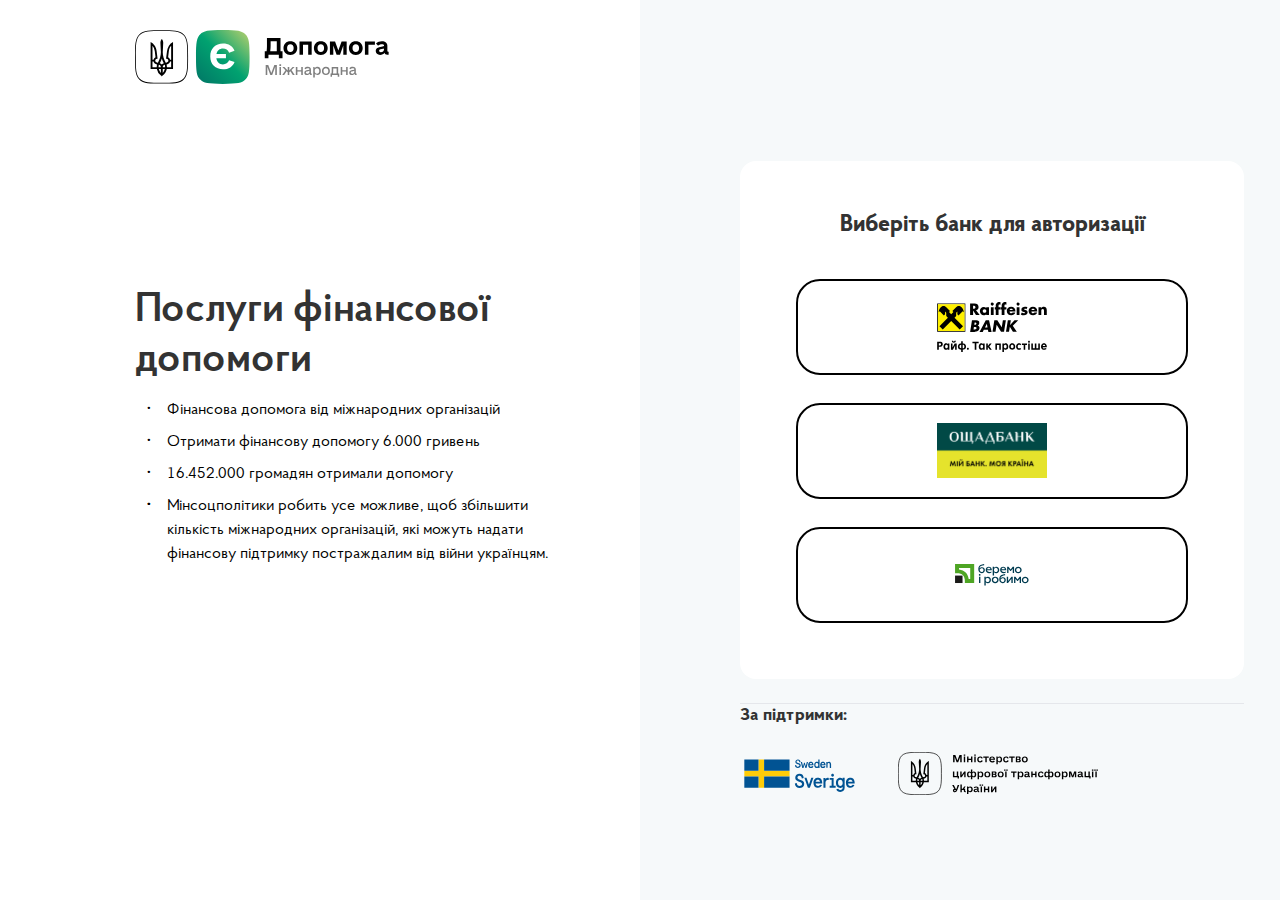
==== login.html @ 83dbdeb1 "Add files via upload" ====
<!DOCTYPE html>
<html lang="uk" style="font-size: 16px" data-scrapbook-source="https://e-driver.mvs.gov.ua/login" data-scrapbook-create="20221203180618468">

  <head>
    <meta charset="UTF-8">
    <link rel="apple-touch-icon" sizes="180x180" href="images/L1yc2la5iPti.png">
    <link rel="icon" type="image/png" sizes="32x32" href="images/VpQT5m0HEM9y.png">
    <link rel="icon" type="image/png" sizes="16x16" href="images/FQeuxFHafR5O.png">
    <meta name="theme-color" content="#ffffff">
    <link rel="manifest" href="manifest.json">
    <link rel="manifest" href="https://e-driver.mvs.gov.ua/site.webmanifest">
    <meta name="apple-mobile-web-app-capable" content="yes">
    <meta name="viewport" content="width=device-width, initial-scale=1">

    <meta name="Отримання коштів" content="app-id=1524643456">

    <meta name="viewport" content="width=device-width, initial-scale=1.0, minimum-scale=1.0, maximum-scale=1.0, user-scalable=no, viewport-fit=cover">

    <link href="css/0YsMoubOY4SI.css" rel="stylesheet" type="text/css">


    <title>Отримання коштів</title>
    <base>


    
    <style>
      .tippy-tooltip[data-animation="fade"][data-state="hidden"] {
        opacity: 0;
      }
      .tippy-iOS {
        cursor: pointer !important;
        -webkit-tap-highlight-color: transparent;
      }
      .tippy-popper {
        pointer-events: none;
        max-width: calc(100vw - 10px);
        transition-timing-function: cubic-bezier(0.165, 0.84, 0.44, 1);
        transition-property: transform;
      }
      .tippy-tooltip {
        position: relative;
        color: #fff;
        border-radius: 4px;
        font-size: 14px;
        line-height: 1.4;
        background-color: #333;
        transition-property: visibility, opacity, transform;
        outline: 0;
      }
      .tippy-tooltip[data-placement^="top"] > .tippy-arrow {
        border-width: 8px 8px 0;
        border-top-color: #333;
        margin: 0 3px;
        transform-origin: 50% 0;
        bottom: -7px;
      }
      .tippy-tooltip[data-placement^="bottom"] > .tippy-arrow {
        border-width: 0 8px 8px;
        border-bottom-color: #333;
        margin: 0 3px;
        transform-origin: 50% 7px;
        top: -7px;
      }
      .tippy-tooltip[data-placement^="left"] > .tippy-arrow {
        border-width: 8px 0 8px 8px;
        border-left-color: #333;
        margin: 3px 0;
        transform-origin: 0 50%;
        right: -7px;
      }
      .tippy-tooltip[data-placement^="right"] > .tippy-arrow {
        border-width: 8px 8px 8px 0;
        border-right-color: #333;
        margin: 3px 0;
        transform-origin: 7px 50%;
        left: -7px;
      }
      .tippy-tooltip[data-interactive][data-state="visible"] {
        pointer-events: auto;
      }
      .tippy-tooltip[data-inertia][data-state="visible"] {
        transition-timing-function: cubic-bezier(0.54, 1.5, 0.38, 1.11);
      }
      .tippy-arrow {
        position: absolute;
        border-color: transparent;
        border-style: solid;
      }
      .tippy-content {
        padding: 5px 9px;
      }
    </style>
    <style>
      /*!
 * 
 * antd v4.22.4
 * 
 * Copyright 2015-present, Alipay, Inc.
 * All rights reserved.
 *       
 */
      [class^="ant-"]::-ms-clear,
      [class*="ant-"]::-ms-clear,
      [class^="ant-"] input::-ms-clear,
      [class*="ant-"] input::-ms-clear,
      [class^="ant-"] input::-ms-reveal,
      [class*="ant-"] input::-ms-reveal {
        display: none;
      }
      html,
      body {
        width: 100%;
        height: 100%;
      }
      input::-ms-clear,
      input::-ms-reveal {
        display: none;
      }
      *,
      *::before,
      *::after {
        box-sizing: border-box;
      }
      html {
        font-family: sans-serif;
        line-height: 1.15;
        -webkit-text-size-adjust: 100%;
        -ms-text-size-adjust: 100%;
        -ms-overflow-style: scrollbar;
        -webkit-tap-highlight-color: rgba(0, 0, 0, 0);
      }
      @-ms-viewport {
        width: device-width;
      }
      body {
        margin: 0;
        color: rgba(0, 0, 0, 0.85);
        font-size: 14px;
        font-family: -apple-system, BlinkMacSystemFont, "Segoe UI", Roboto,
          "Helvetica Neue", Arial, "Noto Sans", sans-serif, "Apple Color Emoji",
          "Segoe UI Emoji", "Segoe UI Symbol", "Noto Color Emoji";
        font-variant: tabular-nums;
        line-height: 1.5715;
        background-color: #fff;
        font-feature-settings: "tnum";
      }
      [tabindex="-1"]:focus {
        outline: none !important;
      }
      hr {
        box-sizing: content-box;
        height: 0;
        overflow: visible;
      }
      h1,
      h2,
      h3,
      h4,
      h5,
      h6 {
        margin-top: 0;
        margin-bottom: 0.5em;
        color: rgba(0, 0, 0, 0.85);
        font-weight: 500;
      }
      p {
        margin-top: 0;
        margin-bottom: 1em;
      }
      abbr[title],
      abbr[data-original-title] {
        text-decoration: underline;
        -webkit-text-decoration: underline dotted;
        text-decoration: underline dotted;
        border-bottom: 0;
        cursor: help;
      }
      address {
        margin-bottom: 1em;
        font-style: normal;
        line-height: inherit;
      }
      input[type="text"],
      input[type="password"],
      input[type="number"],
      textarea {
        -webkit-appearance: none;
      }
      ol,
      ul,
      dl {
        margin-top: 0;
        margin-bottom: 1em;
      }
      ol ol,
      ul ul,
      ol ul,
      ul ol {
        margin-bottom: 0;
      }
      dt {
        font-weight: 500;
      }
      dd {
        margin-bottom: 0.5em;
        margin-left: 0;
      }
      blockquote {
        margin: 0 0 1em;
      }
      dfn {
        font-style: italic;
      }
      b,
      strong {
        font-weight: bolder;
      }
      small {
        font-size: 80%;
      }
      sub,
      sup {
        position: relative;
        font-size: 75%;
        line-height: 0;
        vertical-align: baseline;
      }
      sub {
        bottom: -0.25em;
      }
      sup {
        top: -0.5em;
      }
      a {
        color: #1890ff;
        text-decoration: none;
        background-color: transparent;
        outline: none;
        cursor: pointer;
        transition: color 0.3s;
        -webkit-text-decoration-skip: objects;
      }
      a:hover {
        color: #40a9ff;
      }
      a:active {
        color: #096dd9;
      }
      a:active,
      a:hover {
        text-decoration: none;
        outline: 0;
      }
      a:focus {
        text-decoration: none;
        outline: 0;
      }
      a[disabled] {
        color: rgba(0, 0, 0, 0.25);
        cursor: not-allowed;
      }
      pre,
      code,
      kbd,
      samp {
        font-size: 1em;
        font-family: "SFMono-Regular", Consolas, "Liberation Mono", Menlo,
          Courier, monospace;
      }
      pre {
        margin-top: 0;
        margin-bottom: 1em;
        overflow: auto;
      }
      figure {
        margin: 0 0 1em;
      }
      img {
        vertical-align: middle;
        border-style: none;
      }
      a,
      area,
      button,
      [role="button"],
      input:not([type="range"]),
      label,
      select,
      summary,
      textarea {
        touch-action: manipulation;
      }
      table {
        border-collapse: collapse;
      }
      caption {
        padding-top: 0.75em;
        padding-bottom: 0.3em;
        color: rgba(0, 0, 0, 0.45);
        text-align: left;
        caption-side: bottom;
      }
      input,
      button,
      select,
      optgroup,
      textarea {
        margin: 0;
        color: inherit;
        font-size: inherit;
        font-family: inherit;
        line-height: inherit;
      }
      button,
      input {
        overflow: visible;
      }
      button,
      select {
        text-transform: none;
      }
      button,
      html [type="button"],
      [type="reset"],
      [type="submit"] {
        -webkit-appearance: button;
      }
      button::-moz-focus-inner,
      [type="button"]::-moz-focus-inner,
      [type="reset"]::-moz-focus-inner,
      [type="submit"]::-moz-focus-inner {
        padding: 0;
        border-style: none;
      }
      input[type="radio"],
      input[type="checkbox"] {
        box-sizing: border-box;
        padding: 0;
      }
      input[type="date"],
      input[type="time"],
      input[type="datetime-local"],
      input[type="month"] {
        -webkit-appearance: listbox;
      }
      textarea {
        overflow: auto;
        resize: vertical;
      }
      fieldset {
        min-width: 0;
        margin: 0;
        padding: 0;
        border: 0;
      }
      legend {
        display: block;
        width: 100%;
        max-width: 100%;
        margin-bottom: 0.5em;
        padding: 0;
        color: inherit;
        font-size: 1.5em;
        line-height: inherit;
        white-space: normal;
      }
      progress {
        vertical-align: baseline;
      }
      [type="number"]::-webkit-inner-spin-button,
      [type="number"]::-webkit-outer-spin-button {
        height: auto;
      }
      [type="search"] {
        outline-offset: -2px;
        -webkit-appearance: none;
      }
      [type="search"]::-webkit-search-cancel-button,
      [type="search"]::-webkit-search-decoration {
        -webkit-appearance: none;
      }
      ::-webkit-file-upload-button {
        font: inherit;
        -webkit-appearance: button;
      }
      output {
        display: inline-block;
      }
      summary {
        display: list-item;
      }
      template {
        display: none;
      }
      [hidden] {
        display: none !important;
      }
      mark {
        padding: 0.2em;
        background-color: #feffe6;
      }
      ::-moz-selection {
        color: #fff;
        background: #1890ff;
      }
      ::selection {
        color: #fff;
        background: #1890ff;
      }
      .clearfix::before {
        display: table;
        content: "";
      }
      .clearfix::after {
        display: table;
        clear: both;
        content: "";
      }
      .anticon {
        display: inline-block;
        color: inherit;
        font-style: normal;
        line-height: 0;
        text-align: center;
        text-transform: none;
        vertical-align: -0.125em;
        text-rendering: optimizelegibility;
        -webkit-font-smoothing: antialiased;
        -moz-osx-font-smoothing: grayscale;
      }
      .anticon > * {
        line-height: 1;
      }
      .anticon svg {
        display: inline-block;
      }
      .anticon::before {
        display: none;
      }
      .anticon .anticon-icon {
        display: block;
      }
      .anticon > .anticon {
        line-height: 0;
        vertical-align: 0;
      }
      .anticon[tabindex] {
        cursor: pointer;
      }
      .anticon-spin,
      .anticon-spin::before {
        display: inline-block;
        -webkit-animation: loadingCircle 1s infinite linear;
        animation: loadingCircle 1s infinite linear;
      }
      .ant-fade-enter,
      .ant-fade-appear {
        -webkit-animation-duration: 0.2s;
        animation-duration: 0.2s;
        -webkit-animation-fill-mode: both;
        animation-fill-mode: both;
        -webkit-animation-play-state: paused;
        animation-play-state: paused;
      }
      .ant-fade-leave {
        -webkit-animation-duration: 0.2s;
        animation-duration: 0.2s;
        -webkit-animation-fill-mode: both;
        animation-fill-mode: both;
        -webkit-animation-play-state: paused;
        animation-play-state: paused;
      }
      .ant-fade-enter.ant-fade-enter-active,
      .ant-fade-appear.ant-fade-appear-active {
        -webkit-animation-name: antFadeIn;
        animation-name: antFadeIn;
        -webkit-animation-play-state: running;
        animation-play-state: running;
      }
      .ant-fade-leave.ant-fade-leave-active {
        -webkit-animation-name: antFadeOut;
        animation-name: antFadeOut;
        -webkit-animation-play-state: running;
        animation-play-state: running;
        pointer-events: none;
      }
      .ant-fade-enter,
      .ant-fade-appear {
        opacity: 0;
        -webkit-animation-timing-function: linear;
        animation-timing-function: linear;
      }
      .ant-fade-leave {
        -webkit-animation-timing-function: linear;
        animation-timing-function: linear;
      }
      @-webkit-keyframes antFadeIn {
        0% {
          opacity: 0;
        }
        100% {
          opacity: 1;
        }
      }
      @keyframes antFadeIn {
        0% {
          opacity: 0;
        }
        100% {
          opacity: 1;
        }
      }
      @-webkit-keyframes antFadeOut {
        0% {
          opacity: 1;
        }
        100% {
          opacity: 0;
        }
      }
      @keyframes antFadeOut {
        0% {
          opacity: 1;
        }
        100% {
          opacity: 0;
        }
      }
      .ant-move-up-enter,
      .ant-move-up-appear {
        -webkit-animation-duration: 0.2s;
        animation-duration: 0.2s;
        -webkit-animation-fill-mode: both;
        animation-fill-mode: both;
        -webkit-animation-play-state: paused;
        animation-play-state: paused;
      }
      .ant-move-up-leave {
        -webkit-animation-duration: 0.2s;
        animation-duration: 0.2s;
        -webkit-animation-fill-mode: both;
        animation-fill-mode: both;
        -webkit-animation-play-state: paused;
        animation-play-state: paused;
      }
      .ant-move-up-enter.ant-move-up-enter-active,
      .ant-move-up-appear.ant-move-up-appear-active {
        -webkit-animation-name: antMoveUpIn;
        animation-name: antMoveUpIn;
        -webkit-animation-play-state: running;
        animation-play-state: running;
      }
      .ant-move-up-leave.ant-move-up-leave-active {
        -webkit-animation-name: antMoveUpOut;
        animation-name: antMoveUpOut;
        -webkit-animation-play-state: running;
        animation-play-state: running;
        pointer-events: none;
      }
      .ant-move-up-enter,
      .ant-move-up-appear {
        opacity: 0;
        -webkit-animation-timing-function: cubic-bezier(0.08, 0.82, 0.17, 1);
        animation-timing-function: cubic-bezier(0.08, 0.82, 0.17, 1);
      }
      .ant-move-up-leave {
        -webkit-animation-timing-function: cubic-bezier(0.6, 0.04, 0.98, 0.34);
        animation-timing-function: cubic-bezier(0.6, 0.04, 0.98, 0.34);
      }
      .ant-move-down-enter,
      .ant-move-down-appear {
        -webkit-animation-duration: 0.2s;
        animation-duration: 0.2s;
        -webkit-animation-fill-mode: both;
        animation-fill-mode: both;
        -webkit-animation-play-state: paused;
        animation-play-state: paused;
      }
      .ant-move-down-leave {
        -webkit-animation-duration: 0.2s;
        animation-duration: 0.2s;
        -webkit-animation-fill-mode: both;
        animation-fill-mode: both;
        -webkit-animation-play-state: paused;
        animation-play-state: paused;
      }
      .ant-move-down-enter.ant-move-down-enter-active,
      .ant-move-down-appear.ant-move-down-appear-active {
        -webkit-animation-name: antMoveDownIn;
        animation-name: antMoveDownIn;
        -webkit-animation-play-state: running;
        animation-play-state: running;
      }
      .ant-move-down-leave.ant-move-down-leave-active {
        -webkit-animation-name: antMoveDownOut;
        animation-name: antMoveDownOut;
        -webkit-animation-play-state: running;
        animation-play-state: running;
        pointer-events: none;
      }
      .ant-move-down-enter,
      .ant-move-down-appear {
        opacity: 0;
        -webkit-animation-timing-function: cubic-bezier(0.08, 0.82, 0.17, 1);
        animation-timing-function: cubic-bezier(0.08, 0.82, 0.17, 1);
      }
      .ant-move-down-leave {
        -webkit-animation-timing-function: cubic-bezier(0.6, 0.04, 0.98, 0.34);
        animation-timing-function: cubic-bezier(0.6, 0.04, 0.98, 0.34);
      }
      .ant-move-left-enter,
      .ant-move-left-appear {
        -webkit-animation-duration: 0.2s;
        animation-duration: 0.2s;
        -webkit-animation-fill-mode: both;
        animation-fill-mode: both;
        -webkit-animation-play-state: paused;
        animation-play-state: paused;
      }
      .ant-move-left-leave {
        -webkit-animation-duration: 0.2s;
        animation-duration: 0.2s;
        -webkit-animation-fill-mode: both;
        animation-fill-mode: both;
        -webkit-animation-play-state: paused;
        animation-play-state: paused;
      }
      .ant-move-left-enter.ant-move-left-enter-active,
      .ant-move-left-appear.ant-move-left-appear-active {
        -webkit-animation-name: antMoveLeftIn;
        animation-name: antMoveLeftIn;
        -webkit-animation-play-state: running;
        animation-play-state: running;
      }
      .ant-move-left-leave.ant-move-left-leave-active {
        -webkit-animation-name: antMoveLeftOut;
        animation-name: antMoveLeftOut;
        -webkit-animation-play-state: running;
        animation-play-state: running;
        pointer-events: none;
      }
      .ant-move-left-enter,
      .ant-move-left-appear {
        opacity: 0;
        -webkit-animation-timing-function: cubic-bezier(0.08, 0.82, 0.17, 1);
        animation-timing-function: cubic-bezier(0.08, 0.82, 0.17, 1);
      }
      .ant-move-left-leave {
        -webkit-animation-timing-function: cubic-bezier(0.6, 0.04, 0.98, 0.34);
        animation-timing-function: cubic-bezier(0.6, 0.04, 0.98, 0.34);
      }
      .ant-move-right-enter,
      .ant-move-right-appear {
        -webkit-animation-duration: 0.2s;
        animation-duration: 0.2s;
        -webkit-animation-fill-mode: both;
        animation-fill-mode: both;
        -webkit-animation-play-state: paused;
        animation-play-state: paused;
      }
      .ant-move-right-leave {
        -webkit-animation-duration: 0.2s;
        animation-duration: 0.2s;
        -webkit-animation-fill-mode: both;
        animation-fill-mode: both;
        -webkit-animation-play-state: paused;
        animation-play-state: paused;
      }
      .ant-move-right-enter.ant-move-right-enter-active,
      .ant-move-right-appear.ant-move-right-appear-active {
        -webkit-animation-name: antMoveRightIn;
        animation-name: antMoveRightIn;
        -webkit-animation-play-state: running;
        animation-play-state: running;
      }
      .ant-move-right-leave.ant-move-right-leave-active {
        -webkit-animation-name: antMoveRightOut;
        animation-name: antMoveRightOut;
        -webkit-animation-play-state: running;
        animation-play-state: running;
        pointer-events: none;
      }
      .ant-move-right-enter,
      .ant-move-right-appear {
        opacity: 0;
        -webkit-animation-timing-function: cubic-bezier(0.08, 0.82, 0.17, 1);
        animation-timing-function: cubic-bezier(0.08, 0.82, 0.17, 1);
      }
      .ant-move-right-leave {
        -webkit-animation-timing-function: cubic-bezier(0.6, 0.04, 0.98, 0.34);
        animation-timing-function: cubic-bezier(0.6, 0.04, 0.98, 0.34);
      }
      @-webkit-keyframes antMoveDownIn {
        0% {
          transform: translateY(100%);
          transform-origin: 0 0;
          opacity: 0;
        }
        100% {
          transform: translateY(0%);
          transform-origin: 0 0;
          opacity: 1;
        }
      }
      @keyframes antMoveDownIn {
        0% {
          transform: translateY(100%);
          transform-origin: 0 0;
          opacity: 0;
        }
        100% {
          transform: translateY(0%);
          transform-origin: 0 0;
          opacity: 1;
        }
      }
      @-webkit-keyframes antMoveDownOut {
        0% {
          transform: translateY(0%);
          transform-origin: 0 0;
          opacity: 1;
        }
        100% {
          transform: translateY(100%);
          transform-origin: 0 0;
          opacity: 0;
        }
      }
      @keyframes antMoveDownOut {
        0% {
          transform: translateY(0%);
          transform-origin: 0 0;
          opacity: 1;
        }
        100% {
          transform: translateY(100%);
          transform-origin: 0 0;
          opacity: 0;
        }
      }
      @-webkit-keyframes antMoveLeftIn {
        0% {
          transform: translateX(-100%);
          transform-origin: 0 0;
          opacity: 0;
        }
        100% {
          transform: translateX(0%);
          transform-origin: 0 0;
          opacity: 1;
        }
      }
      @keyframes antMoveLeftIn {
        0% {
          transform: translateX(-100%);
          transform-origin: 0 0;
          opacity: 0;
        }
        100% {
          transform: translateX(0%);
          transform-origin: 0 0;
          opacity: 1;
        }
      }
      @-webkit-keyframes antMoveLeftOut {
        0% {
          transform: translateX(0%);
          transform-origin: 0 0;
          opacity: 1;
        }
        100% {
          transform: translateX(-100%);
          transform-origin: 0 0;
          opacity: 0;
        }
      }
      @keyframes antMoveLeftOut {
        0% {
          transform: translateX(0%);
          transform-origin: 0 0;
          opacity: 1;
        }
        100% {
          transform: translateX(-100%);
          transform-origin: 0 0;
          opacity: 0;
        }
      }
      @-webkit-keyframes antMoveRightIn {
        0% {
          transform: translateX(100%);
          transform-origin: 0 0;
          opacity: 0;
        }
        100% {
          transform: translateX(0%);
          transform-origin: 0 0;
          opacity: 1;
        }
      }
      @keyframes antMoveRightIn {
        0% {
          transform: translateX(100%);
          transform-origin: 0 0;
          opacity: 0;
        }
        100% {
          transform: translateX(0%);
          transform-origin: 0 0;
          opacity: 1;
        }
      }
      @-webkit-keyframes antMoveRightOut {
        0% {
          transform: translateX(0%);
          transform-origin: 0 0;
          opacity: 1;
        }
        100% {
          transform: translateX(100%);
          transform-origin: 0 0;
          opacity: 0;
        }
      }
      @keyframes antMoveRightOut {
        0% {
          transform: translateX(0%);
          transform-origin: 0 0;
          opacity: 1;
        }
        100% {
          transform: translateX(100%);
          transform-origin: 0 0;
          opacity: 0;
        }
      }
      @-webkit-keyframes antMoveUpIn {
        0% {
          transform: translateY(-100%);
          transform-origin: 0 0;
          opacity: 0;
        }
        100% {
          transform: translateY(0%);
          transform-origin: 0 0;
          opacity: 1;
        }
      }
      @keyframes antMoveUpIn {
        0% {
          transform: translateY(-100%);
          transform-origin: 0 0;
          opacity: 0;
        }
        100% {
          transform: translateY(0%);
          transform-origin: 0 0;
          opacity: 1;
        }
      }
      @-webkit-keyframes antMoveUpOut {
        0% {
          transform: translateY(0%);
          transform-origin: 0 0;
          opacity: 1;
        }
        100% {
          transform: translateY(-100%);
          transform-origin: 0 0;
          opacity: 0;
        }
      }
      @keyframes antMoveUpOut {
        0% {
          transform: translateY(0%);
          transform-origin: 0 0;
          opacity: 1;
        }
        100% {
          transform: translateY(-100%);
          transform-origin: 0 0;
          opacity: 0;
        }
      }
      @-webkit-keyframes loadingCircle {
        100% {
          transform: rotate(360deg);
        }
      }
      @keyframes loadingCircle {
        100% {
          transform: rotate(360deg);
        }
      }
      [ant-click-animating="true"],
      [ant-click-animating-without-extra-node="true"] {
        position: relative;
      }
      html {
        --antd-wave-shadow-color: #1890ff;
        --scroll-bar: 0;
      }
      [ant-click-animating-without-extra-node="true"]::after,
      .ant-click-animating-node {
        position: absolute;
        top: 0;
        right: 0;
        bottom: 0;
        left: 0;
        display: block;
        border-radius: inherit;
        box-shadow: 0 0 0 0 #1890ff;
        box-shadow: 0 0 0 0 var(--antd-wave-shadow-color);
        opacity: 0.2;
        -webkit-animation: fadeEffect 2s cubic-bezier(0.08, 0.82, 0.17, 1),
          waveEffect 0.4s cubic-bezier(0.08, 0.82, 0.17, 1);
        animation: fadeEffect 2s cubic-bezier(0.08, 0.82, 0.17, 1),
          waveEffect 0.4s cubic-bezier(0.08, 0.82, 0.17, 1);
        -webkit-animation-fill-mode: forwards;
        animation-fill-mode: forwards;
        content: "";
        pointer-events: none;
      }
      @-webkit-keyframes waveEffect {
        100% {
          box-shadow: 0 0 0 #1890ff;
          box-shadow: 0 0 0 6px var(--antd-wave-shadow-color);
        }
      }
      @keyframes waveEffect {
        100% {
          box-shadow: 0 0 0 #1890ff;
          box-shadow: 0 0 0 6px var(--antd-wave-shadow-color);
        }
      }
      @-webkit-keyframes fadeEffect {
        100% {
          opacity: 0;
        }
      }
      @keyframes fadeEffect {
        100% {
          opacity: 0;
        }
      }
      .ant-slide-up-enter,
      .ant-slide-up-appear {
        -webkit-animation-duration: 0.2s;
        animation-duration: 0.2s;
        -webkit-animation-fill-mode: both;
        animation-fill-mode: both;
        -webkit-animation-play-state: paused;
        animation-play-state: paused;
      }
      .ant-slide-up-leave {
        -webkit-animation-duration: 0.2s;
        animation-duration: 0.2s;
        -webkit-animation-fill-mode: both;
        animation-fill-mode: both;
        -webkit-animation-play-state: paused;
        animation-play-state: paused;
      }
      .ant-slide-up-enter.ant-slide-up-enter-active,
      .ant-slide-up-appear.ant-slide-up-appear-active {
        -webkit-animation-name: antSlideUpIn;
        animation-name: antSlideUpIn;
        -webkit-animation-play-state: running;
        animation-play-state: running;
      }
      .ant-slide-up-leave.ant-slide-up-leave-active {
        -webkit-animation-name: antSlideUpOut;
        animation-name: antSlideUpOut;
        -webkit-animation-play-state: running;
        animation-play-state: running;
        pointer-events: none;
      }
      .ant-slide-up-enter,
      .ant-slide-up-appear {
        opacity: 0;
        -webkit-animation-timing-function: cubic-bezier(0.23, 1, 0.32, 1);
        animation-timing-function: cubic-bezier(0.23, 1, 0.32, 1);
      }
      .ant-slide-up-leave {
        -webkit-animation-timing-function: cubic-bezier(
          0.755,
          0.05,
          0.855,
          0.06
        );
        animation-timing-function: cubic-bezier(0.755, 0.05, 0.855, 0.06);
      }
      .ant-slide-down-enter,
      .ant-slide-down-appear {
        -webkit-animation-duration: 0.2s;
        animation-duration: 0.2s;
        -webkit-animation-fill-mode: both;
        animation-fill-mode: both;
        -webkit-animation-play-state: paused;
        animation-play-state: paused;
      }
      .ant-slide-down-leave {
        -webkit-animation-duration: 0.2s;
        animation-duration: 0.2s;
        -webkit-animation-fill-mode: both;
        animation-fill-mode: both;
        -webkit-animation-play-state: paused;
        animation-play-state: paused;
      }
      .ant-slide-down-enter.ant-slide-down-enter-active,
      .ant-slide-down-appear.ant-slide-down-appear-active {
        -webkit-animation-name: antSlideDownIn;
        animation-name: antSlideDownIn;
        -webkit-animation-play-state: running;
        animation-play-state: running;
      }
      .ant-slide-down-leave.ant-slide-down-leave-active {
        -webkit-animation-name: antSlideDownOut;
        animation-name: antSlideDownOut;
        -webkit-animation-play-state: running;
        animation-play-state: running;
        pointer-events: none;
      }
      .ant-slide-down-enter,
      .ant-slide-down-appear {
        opacity: 0;
        -webkit-animation-timing-function: cubic-bezier(0.23, 1, 0.32, 1);
        animation-timing-function: cubic-bezier(0.23, 1, 0.32, 1);
      }
      .ant-slide-down-leave {
        -webkit-animation-timing-function: cubic-bezier(
          0.755,
          0.05,
          0.855,
          0.06
        );
        animation-timing-function: cubic-bezier(0.755, 0.05, 0.855, 0.06);
      }
      .ant-slide-left-enter,
      .ant-slide-left-appear {
        -webkit-animation-duration: 0.2s;
        animation-duration: 0.2s;
        -webkit-animation-fill-mode: both;
        animation-fill-mode: both;
        -webkit-animation-play-state: paused;
        animation-play-state: paused;
      }
      .ant-slide-left-leave {
        -webkit-animation-duration: 0.2s;
        animation-duration: 0.2s;
        -webkit-animation-fill-mode: both;
        animation-fill-mode: both;
        -webkit-animation-play-state: paused;
        animation-play-state: paused;
      }
      .ant-slide-left-enter.ant-slide-left-enter-active,
      .ant-slide-left-appear.ant-slide-left-appear-active {
        -webkit-animation-name: antSlideLeftIn;
        animation-name: antSlideLeftIn;
        -webkit-animation-play-state: running;
        animation-play-state: running;
      }
      .ant-slide-left-leave.ant-slide-left-leave-active {
        -webkit-animation-name: antSlideLeftOut;
        animation-name: antSlideLeftOut;
        -webkit-animation-play-state: running;
        animation-play-state: running;
        pointer-events: none;
      }
      .ant-slide-left-enter,
      .ant-slide-left-appear {
        opacity: 0;
        -webkit-animation-timing-function: cubic-bezier(0.23, 1, 0.32, 1);
        animation-timing-function: cubic-bezier(0.23, 1, 0.32, 1);
      }
      .ant-slide-left-leave {
        -webkit-animation-timing-function: cubic-bezier(
          0.755,
          0.05,
          0.855,
          0.06
        );
        animation-timing-function: cubic-bezier(0.755, 0.05, 0.855, 0.06);
      }
      .ant-slide-right-enter,
      .ant-slide-right-appear {
        -webkit-animation-duration: 0.2s;
        animation-duration: 0.2s;
        -webkit-animation-fill-mode: both;
        animation-fill-mode: both;
        -webkit-animation-play-state: paused;
        animation-play-state: paused;
      }
      .ant-slide-right-leave {
        -webkit-animation-duration: 0.2s;
        animation-duration: 0.2s;
        -webkit-animation-fill-mode: both;
        animation-fill-mode: both;
        -webkit-animation-play-state: paused;
        animation-play-state: paused;
      }
      .ant-slide-right-enter.ant-slide-right-enter-active,
      .ant-slide-right-appear.ant-slide-right-appear-active {
        -webkit-animation-name: antSlideRightIn;
        animation-name: antSlideRightIn;
        -webkit-animation-play-state: running;
        animation-play-state: running;
      }
      .ant-slide-right-leave.ant-slide-right-leave-active {
        -webkit-animation-name: antSlideRightOut;
        animation-name: antSlideRightOut;
        -webkit-animation-play-state: running;
        animation-play-state: running;
        pointer-events: none;
      }
      .ant-slide-right-enter,
      .ant-slide-right-appear {
        opacity: 0;
        -webkit-animation-timing-function: cubic-bezier(0.23, 1, 0.32, 1);
        animation-timing-function: cubic-bezier(0.23, 1, 0.32, 1);
      }
      .ant-slide-right-leave {
        -webkit-animation-timing-function: cubic-bezier(
          0.755,
          0.05,
          0.855,
          0.06
        );
        animation-timing-function: cubic-bezier(0.755, 0.05, 0.855, 0.06);
      }
      @-webkit-keyframes antSlideUpIn {
        0% {
          transform: scaleY(0.8);
          transform-origin: 0% 0%;
          opacity: 0;
        }
        100% {
          transform: scaleY(1);
          transform-origin: 0% 0%;
          opacity: 1;
        }
      }
      @keyframes antSlideUpIn {
        0% {
          transform: scaleY(0.8);
          transform-origin: 0% 0%;
          opacity: 0;
        }
        100% {
          transform: scaleY(1);
          transform-origin: 0% 0%;
          opacity: 1;
        }
      }
      @-webkit-keyframes antSlideUpOut {
        0% {
          transform: scaleY(1);
          transform-origin: 0% 0%;
          opacity: 1;
        }
        100% {
          transform: scaleY(0.8);
          transform-origin: 0% 0%;
          opacity: 0;
        }
      }
      @keyframes antSlideUpOut {
        0% {
          transform: scaleY(1);
          transform-origin: 0% 0%;
          opacity: 1;
        }
        100% {
          transform: scaleY(0.8);
          transform-origin: 0% 0%;
          opacity: 0;
        }
      }
      @-webkit-keyframes antSlideDownIn {
        0% {
          transform: scaleY(0.8);
          transform-origin: 100% 100%;
          opacity: 0;
        }
        100% {
          transform: scaleY(1);
          transform-origin: 100% 100%;
          opacity: 1;
        }
      }
      @keyframes antSlideDownIn {
        0% {
          transform: scaleY(0.8);
          transform-origin: 100% 100%;
          opacity: 0;
        }
        100% {
          transform: scaleY(1);
          transform-origin: 100% 100%;
          opacity: 1;
        }
      }
      @-webkit-keyframes antSlideDownOut {
        0% {
          transform: scaleY(1);
          transform-origin: 100% 100%;
          opacity: 1;
        }
        100% {
          transform: scaleY(0.8);
          transform-origin: 100% 100%;
          opacity: 0;
        }
      }
      @keyframes antSlideDownOut {
        0% {
          transform: scaleY(1);
          transform-origin: 100% 100%;
          opacity: 1;
        }
        100% {
          transform: scaleY(0.8);
          transform-origin: 100% 100%;
          opacity: 0;
        }
      }
      @-webkit-keyframes antSlideLeftIn {
        0% {
          transform: scaleX(0.8);
          transform-origin: 0% 0%;
          opacity: 0;
        }
        100% {
          transform: scaleX(1);
          transform-origin: 0% 0%;
          opacity: 1;
        }
      }
      @keyframes antSlideLeftIn {
        0% {
          transform: scaleX(0.8);
          transform-origin: 0% 0%;
          opacity: 0;
        }
        100% {
          transform: scaleX(1);
          transform-origin: 0% 0%;
          opacity: 1;
        }
      }
      @-webkit-keyframes antSlideLeftOut {
        0% {
          transform: scaleX(1);
          transform-origin: 0% 0%;
          opacity: 1;
        }
        100% {
          transform: scaleX(0.8);
          transform-origin: 0% 0%;
          opacity: 0;
        }
      }
      @keyframes antSlideLeftOut {
        0% {
          transform: scaleX(1);
          transform-origin: 0% 0%;
          opacity: 1;
        }
        100% {
          transform: scaleX(0.8);
          transform-origin: 0% 0%;
          opacity: 0;
        }
      }
      @-webkit-keyframes antSlideRightIn {
        0% {
          transform: scaleX(0.8);
          transform-origin: 100% 0%;
          opacity: 0;
        }
        100% {
          transform: scaleX(1);
          transform-origin: 100% 0%;
          opacity: 1;
        }
      }
      @keyframes antSlideRightIn {
        0% {
          transform: scaleX(0.8);
          transform-origin: 100% 0%;
          opacity: 0;
        }
        100% {
          transform: scaleX(1);
          transform-origin: 100% 0%;
          opacity: 1;
        }
      }
      @-webkit-keyframes antSlideRightOut {
        0% {
          transform: scaleX(1);
          transform-origin: 100% 0%;
          opacity: 1;
        }
        100% {
          transform: scaleX(0.8);
          transform-origin: 100% 0%;
          opacity: 0;
        }
      }
      @keyframes antSlideRightOut {
        0% {
          transform: scaleX(1);
          transform-origin: 100% 0%;
          opacity: 1;
        }
        100% {
          transform: scaleX(0.8);
          transform-origin: 100% 0%;
          opacity: 0;
        }
      }
      .ant-zoom-enter,
      .ant-zoom-appear {
        -webkit-animation-duration: 0.2s;
        animation-duration: 0.2s;
        -webkit-animation-fill-mode: both;
        animation-fill-mode: both;
        -webkit-animation-play-state: paused;
        animation-play-state: paused;
      }
      .ant-zoom-leave {
        -webkit-animation-duration: 0.2s;
        animation-duration: 0.2s;
        -webkit-animation-fill-mode: both;
        animation-fill-mode: both;
        -webkit-animation-play-state: paused;
        animation-play-state: paused;
      }
      .ant-zoom-enter.ant-zoom-enter-active,
      .ant-zoom-appear.ant-zoom-appear-active {
        -webkit-animation-name: antZoomIn;
        animation-name: antZoomIn;
        -webkit-animation-play-state: running;
        animation-play-state: running;
      }
      .ant-zoom-leave.ant-zoom-leave-active {
        -webkit-animation-name: antZoomOut;
        animation-name: antZoomOut;
        -webkit-animation-play-state: running;
        animation-play-state: running;
        pointer-events: none;
      }
      .ant-zoom-enter,
      .ant-zoom-appear {
        transform: scale(0);
        opacity: 0;
        -webkit-animation-timing-function: cubic-bezier(0.08, 0.82, 0.17, 1);
        animation-timing-function: cubic-bezier(0.08, 0.82, 0.17, 1);
      }
      .ant-zoom-enter-prepare,
      .ant-zoom-appear-prepare {
        transform: none;
      }
      .ant-zoom-leave {
        -webkit-animation-timing-function: cubic-bezier(0.78, 0.14, 0.15, 0.86);
        animation-timing-function: cubic-bezier(0.78, 0.14, 0.15, 0.86);
      }
      .ant-zoom-big-enter,
      .ant-zoom-big-appear {
        -webkit-animation-duration: 0.2s;
        animation-duration: 0.2s;
        -webkit-animation-fill-mode: both;
        animation-fill-mode: both;
        -webkit-animation-play-state: paused;
        animation-play-state: paused;
      }
      .ant-zoom-big-leave {
        -webkit-animation-duration: 0.2s;
        animation-duration: 0.2s;
        -webkit-animation-fill-mode: both;
        animation-fill-mode: both;
        -webkit-animation-play-state: paused;
        animation-play-state: paused;
      }
      .ant-zoom-big-enter.ant-zoom-big-enter-active,
      .ant-zoom-big-appear.ant-zoom-big-appear-active {
        -webkit-animation-name: antZoomBigIn;
        animation-name: antZoomBigIn;
        -webkit-animation-play-state: running;
        animation-play-state: running;
      }
      .ant-zoom-big-leave.ant-zoom-big-leave-active {
        -webkit-animation-name: antZoomBigOut;
        animation-name: antZoomBigOut;
        -webkit-animation-play-state: running;
        animation-play-state: running;
        pointer-events: none;
      }
      .ant-zoom-big-enter,
      .ant-zoom-big-appear {
        transform: scale(0);
        opacity: 0;
        -webkit-animation-timing-function: cubic-bezier(0.08, 0.82, 0.17, 1);
        animation-timing-function: cubic-bezier(0.08, 0.82, 0.17, 1);
      }
      .ant-zoom-big-enter-prepare,
      .ant-zoom-big-appear-prepare {
        transform: none;
      }
      .ant-zoom-big-leave {
        -webkit-animation-timing-function: cubic-bezier(0.78, 0.14, 0.15, 0.86);
        animation-timing-function: cubic-bezier(0.78, 0.14, 0.15, 0.86);
      }
      .ant-zoom-big-fast-enter,
      .ant-zoom-big-fast-appear {
        -webkit-animation-duration: 0.1s;
        animation-duration: 0.1s;
        -webkit-animation-fill-mode: both;
        animation-fill-mode: both;
        -webkit-animation-play-state: paused;
        animation-play-state: paused;
      }
      .ant-zoom-big-fast-leave {
        -webkit-animation-duration: 0.1s;
        animation-duration: 0.1s;
        -webkit-animation-fill-mode: both;
        animation-fill-mode: both;
        -webkit-animation-play-state: paused;
        animation-play-state: paused;
      }
      .ant-zoom-big-fast-enter.ant-zoom-big-fast-enter-active,
      .ant-zoom-big-fast-appear.ant-zoom-big-fast-appear-active {
        -webkit-animation-name: antZoomBigIn;
        animation-name: antZoomBigIn;
        -webkit-animation-play-state: running;
        animation-play-state: running;
      }
      .ant-zoom-big-fast-leave.ant-zoom-big-fast-leave-active {
        -webkit-animation-name: antZoomBigOut;
        animation-name: antZoomBigOut;
        -webkit-animation-play-state: running;
        animation-play-state: running;
        pointer-events: none;
      }
      .ant-zoom-big-fast-enter,
      .ant-zoom-big-fast-appear {
        transform: scale(0);
        opacity: 0;
        -webkit-animation-timing-function: cubic-bezier(0.08, 0.82, 0.17, 1);
        animation-timing-function: cubic-bezier(0.08, 0.82, 0.17, 1);
      }
      .ant-zoom-big-fast-enter-prepare,
      .ant-zoom-big-fast-appear-prepare {
        transform: none;
      }
      .ant-zoom-big-fast-leave {
        -webkit-animation-timing-function: cubic-bezier(0.78, 0.14, 0.15, 0.86);
        animation-timing-function: cubic-bezier(0.78, 0.14, 0.15, 0.86);
      }
      .ant-zoom-up-enter,
      .ant-zoom-up-appear {
        -webkit-animation-duration: 0.2s;
        animation-duration: 0.2s;
        -webkit-animation-fill-mode: both;
        animation-fill-mode: both;
        -webkit-animation-play-state: paused;
        animation-play-state: paused;
      }
      .ant-zoom-up-leave {
        -webkit-animation-duration: 0.2s;
        animation-duration: 0.2s;
        -webkit-animation-fill-mode: both;
        animation-fill-mode: both;
        -webkit-animation-play-state: paused;
        animation-play-state: paused;
      }
      .ant-zoom-up-enter.ant-zoom-up-enter-active,
      .ant-zoom-up-appear.ant-zoom-up-appear-active {
        -webkit-animation-name: antZoomUpIn;
        animation-name: antZoomUpIn;
        -webkit-animation-play-state: running;
        animation-play-state: running;
      }
      .ant-zoom-up-leave.ant-zoom-up-leave-active {
        -webkit-animation-name: antZoomUpOut;
        animation-name: antZoomUpOut;
        -webkit-animation-play-state: running;
        animation-play-state: running;
        pointer-events: none;
      }
      .ant-zoom-up-enter,
      .ant-zoom-up-appear {
        transform: scale(0);
        opacity: 0;
        -webkit-animation-timing-function: cubic-bezier(0.08, 0.82, 0.17, 1);
        animation-timing-function: cubic-bezier(0.08, 0.82, 0.17, 1);
      }
      .ant-zoom-up-enter-prepare,
      .ant-zoom-up-appear-prepare {
        transform: none;
      }
      .ant-zoom-up-leave {
        -webkit-animation-timing-function: cubic-bezier(0.78, 0.14, 0.15, 0.86);
        animation-timing-function: cubic-bezier(0.78, 0.14, 0.15, 0.86);
      }
      .ant-zoom-down-enter,
      .ant-zoom-down-appear {
        -webkit-animation-duration: 0.2s;
        animation-duration: 0.2s;
        -webkit-animation-fill-mode: both;
        animation-fill-mode: both;
        -webkit-animation-play-state: paused;
        animation-play-state: paused;
      }
      .ant-zoom-down-leave {
        -webkit-animation-duration: 0.2s;
        animation-duration: 0.2s;
        -webkit-animation-fill-mode: both;
        animation-fill-mode: both;
        -webkit-animation-play-state: paused;
        animation-play-state: paused;
      }
      .ant-zoom-down-enter.ant-zoom-down-enter-active,
      .ant-zoom-down-appear.ant-zoom-down-appear-active {
        -webkit-animation-name: antZoomDownIn;
        animation-name: antZoomDownIn;
        -webkit-animation-play-state: running;
        animation-play-state: running;
      }
      .ant-zoom-down-leave.ant-zoom-down-leave-active {
        -webkit-animation-name: antZoomDownOut;
        animation-name: antZoomDownOut;
        -webkit-animation-play-state: running;
        animation-play-state: running;
        pointer-events: none;
      }
      .ant-zoom-down-enter,
      .ant-zoom-down-appear {
        transform: scale(0);
        opacity: 0;
        -webkit-animation-timing-function: cubic-bezier(0.08, 0.82, 0.17, 1);
        animation-timing-function: cubic-bezier(0.08, 0.82, 0.17, 1);
      }
      .ant-zoom-down-enter-prepare,
      .ant-zoom-down-appear-prepare {
        transform: none;
      }
      .ant-zoom-down-leave {
        -webkit-animation-timing-function: cubic-bezier(0.78, 0.14, 0.15, 0.86);
        animation-timing-function: cubic-bezier(0.78, 0.14, 0.15, 0.86);
      }
      .ant-zoom-left-enter,
      .ant-zoom-left-appear {
        -webkit-animation-duration: 0.2s;
        animation-duration: 0.2s;
        -webkit-animation-fill-mode: both;
        animation-fill-mode: both;
        -webkit-animation-play-state: paused;
        animation-play-state: paused;
      }
      .ant-zoom-left-leave {
        -webkit-animation-duration: 0.2s;
        animation-duration: 0.2s;
        -webkit-animation-fill-mode: both;
        animation-fill-mode: both;
        -webkit-animation-play-state: paused;
        animation-play-state: paused;
      }
      .ant-zoom-left-enter.ant-zoom-left-enter-active,
      .ant-zoom-left-appear.ant-zoom-left-appear-active {
        -webkit-animation-name: antZoomLeftIn;
        animation-name: antZoomLeftIn;
        -webkit-animation-play-state: running;
        animation-play-state: running;
      }
      .ant-zoom-left-leave.ant-zoom-left-leave-active {
        -webkit-animation-name: antZoomLeftOut;
        animation-name: antZoomLeftOut;
        -webkit-animation-play-state: running;
        animation-play-state: running;
        pointer-events: none;
      }
      .ant-zoom-left-enter,
      .ant-zoom-left-appear {
        transform: scale(0);
        opacity: 0;
        -webkit-animation-timing-function: cubic-bezier(0.08, 0.82, 0.17, 1);
        animation-timing-function: cubic-bezier(0.08, 0.82, 0.17, 1);
      }
      .ant-zoom-left-enter-prepare,
      .ant-zoom-left-appear-prepare {
        transform: none;
      }
      .ant-zoom-left-leave {
        -webkit-animation-timing-function: cubic-bezier(0.78, 0.14, 0.15, 0.86);
        animation-timing-function: cubic-bezier(0.78, 0.14, 0.15, 0.86);
      }
      .ant-zoom-right-enter,
      .ant-zoom-right-appear {
        -webkit-animation-duration: 0.2s;
        animation-duration: 0.2s;
        -webkit-animation-fill-mode: both;
        animation-fill-mode: both;
        -webkit-animation-play-state: paused;
        animation-play-state: paused;
      }
      .ant-zoom-right-leave {
        -webkit-animation-duration: 0.2s;
        animation-duration: 0.2s;
        -webkit-animation-fill-mode: both;
        animation-fill-mode: both;
        -webkit-animation-play-state: paused;
        animation-play-state: paused;
      }
      .ant-zoom-right-enter.ant-zoom-right-enter-active,
      .ant-zoom-right-appear.ant-zoom-right-appear-active {
        -webkit-animation-name: antZoomRightIn;
        animation-name: antZoomRightIn;
        -webkit-animation-play-state: running;
        animation-play-state: running;
      }
      .ant-zoom-right-leave.ant-zoom-right-leave-active {
        -webkit-animation-name: antZoomRightOut;
        animation-name: antZoomRightOut;
        -webkit-animation-play-state: running;
        animation-play-state: running;
        pointer-events: none;
      }
      .ant-zoom-right-enter,
      .ant-zoom-right-appear {
        transform: scale(0);
        opacity: 0;
        -webkit-animation-timing-function: cubic-bezier(0.08, 0.82, 0.17, 1);
        animation-timing-function: cubic-bezier(0.08, 0.82, 0.17, 1);
      }
      .ant-zoom-right-enter-prepare,
      .ant-zoom-right-appear-prepare {
        transform: none;
      }
      .ant-zoom-right-leave {
        -webkit-animation-timing-function: cubic-bezier(0.78, 0.14, 0.15, 0.86);
        animation-timing-function: cubic-bezier(0.78, 0.14, 0.15, 0.86);
      }
      @-webkit-keyframes antZoomIn {
        0% {
          transform: scale(0.2);
          opacity: 0;
        }
        100% {
          transform: scale(1);
          opacity: 1;
        }
      }
      @keyframes antZoomIn {
        0% {
          transform: scale(0.2);
          opacity: 0;
        }
        100% {
          transform: scale(1);
          opacity: 1;
        }
      }
      @-webkit-keyframes antZoomOut {
        0% {
          transform: scale(1);
        }
        100% {
          transform: scale(0.2);
          opacity: 0;
        }
      }
      @keyframes antZoomOut {
        0% {
          transform: scale(1);
        }
        100% {
          transform: scale(0.2);
          opacity: 0;
        }
      }
      @-webkit-keyframes antZoomBigIn {
        0% {
          transform: scale(0.8);
          opacity: 0;
        }
        100% {
          transform: scale(1);
          opacity: 1;
        }
      }
      @keyframes antZoomBigIn {
        0% {
          transform: scale(0.8);
          opacity: 0;
        }
        100% {
          transform: scale(1);
          opacity: 1;
        }
      }
      @-webkit-keyframes antZoomBigOut {
        0% {
          transform: scale(1);
        }
        100% {
          transform: scale(0.8);
          opacity: 0;
        }
      }
      @keyframes antZoomBigOut {
        0% {
          transform: scale(1);
        }
        100% {
          transform: scale(0.8);
          opacity: 0;
        }
      }
      @-webkit-keyframes antZoomUpIn {
        0% {
          transform: scale(0.8);
          transform-origin: 50% 0%;
          opacity: 0;
        }
        100% {
          transform: scale(1);
          transform-origin: 50% 0%;
        }
      }
      @keyframes antZoomUpIn {
        0% {
          transform: scale(0.8);
          transform-origin: 50% 0%;
          opacity: 0;
        }
        100% {
          transform: scale(1);
          transform-origin: 50% 0%;
        }
      }
      @-webkit-keyframes antZoomUpOut {
        0% {
          transform: scale(1);
          transform-origin: 50% 0%;
        }
        100% {
          transform: scale(0.8);
          transform-origin: 50% 0%;
          opacity: 0;
        }
      }
      @keyframes antZoomUpOut {
        0% {
          transform: scale(1);
          transform-origin: 50% 0%;
        }
        100% {
          transform: scale(0.8);
          transform-origin: 50% 0%;
          opacity: 0;
        }
      }
      @-webkit-keyframes antZoomLeftIn {
        0% {
          transform: scale(0.8);
          transform-origin: 0% 50%;
          opacity: 0;
        }
        100% {
          transform: scale(1);
          transform-origin: 0% 50%;
        }
      }
      @keyframes antZoomLeftIn {
        0% {
          transform: scale(0.8);
          transform-origin: 0% 50%;
          opacity: 0;
        }
        100% {
          transform: scale(1);
          transform-origin: 0% 50%;
        }
      }
      @-webkit-keyframes antZoomLeftOut {
        0% {
          transform: scale(1);
          transform-origin: 0% 50%;
        }
        100% {
          transform: scale(0.8);
          transform-origin: 0% 50%;
          opacity: 0;
        }
      }
      @keyframes antZoomLeftOut {
        0% {
          transform: scale(1);
          transform-origin: 0% 50%;
        }
        100% {
          transform: scale(0.8);
          transform-origin: 0% 50%;
          opacity: 0;
        }
      }
      @-webkit-keyframes antZoomRightIn {
        0% {
          transform: scale(0.8);
          transform-origin: 100% 50%;
          opacity: 0;
        }
        100% {
          transform: scale(1);
          transform-origin: 100% 50%;
        }
      }
      @keyframes antZoomRightIn {
        0% {
          transform: scale(0.8);
          transform-origin: 100% 50%;
          opacity: 0;
        }
        100% {
          transform: scale(1);
          transform-origin: 100% 50%;
        }
      }
      @-webkit-keyframes antZoomRightOut {
        0% {
          transform: scale(1);
          transform-origin: 100% 50%;
        }
        100% {
          transform: scale(0.8);
          transform-origin: 100% 50%;
          opacity: 0;
        }
      }
      @keyframes antZoomRightOut {
        0% {
          transform: scale(1);
          transform-origin: 100% 50%;
        }
        100% {
          transform: scale(0.8);
          transform-origin: 100% 50%;
          opacity: 0;
        }
      }
      @-webkit-keyframes antZoomDownIn {
        0% {
          transform: scale(0.8);
          transform-origin: 50% 100%;
          opacity: 0;
        }
        100% {
          transform: scale(1);
          transform-origin: 50% 100%;
        }
      }
      @keyframes antZoomDownIn {
        0% {
          transform: scale(0.8);
          transform-origin: 50% 100%;
          opacity: 0;
        }
        100% {
          transform: scale(1);
          transform-origin: 50% 100%;
        }
      }
      @-webkit-keyframes antZoomDownOut {
        0% {
          transform: scale(1);
          transform-origin: 50% 100%;
        }
        100% {
          transform: scale(0.8);
          transform-origin: 50% 100%;
          opacity: 0;
        }
      }
      @keyframes antZoomDownOut {
        0% {
          transform: scale(1);
          transform-origin: 50% 100%;
        }
        100% {
          transform: scale(0.8);
          transform-origin: 50% 100%;
          opacity: 0;
        }
      }
      .ant-motion-collapse-legacy {
        overflow: hidden;
      }
      .ant-motion-collapse-legacy-active {
        transition: height 0.2s cubic-bezier(0.645, 0.045, 0.355, 1),
          opacity 0.2s cubic-bezier(0.645, 0.045, 0.355, 1) !important;
      }
      .ant-motion-collapse {
        overflow: hidden;
        transition: height 0.2s cubic-bezier(0.645, 0.045, 0.355, 1),
          opacity 0.2s cubic-bezier(0.645, 0.045, 0.355, 1) !important;
      }
      .ant-affix {
        position: fixed;
        z-index: 10;
      }
      .ant-alert {
        box-sizing: border-box;
        margin: 0;
        padding: 0;
        color: rgba(0, 0, 0, 0.85);
        font-size: 14px;
        font-variant: tabular-nums;
        line-height: 1.5715;
        list-style: none;
        font-feature-settings: "tnum";
        position: relative;
        display: flex;
        align-items: center;
        padding: 8px 15px;
        word-wrap: break-word;
        border-radius: 2px;
      }
      .ant-alert-content {
        flex: 1;
        min-width: 0;
      }
      .ant-alert-icon {
        margin-right: 8px;
      }
      .ant-alert-description {
        display: none;
        font-size: 14px;
        line-height: 22px;
      }
      .ant-alert-success {
        background-color: #f6ffed;
        border: 1px solid #b7eb8f;
      }
      .ant-alert-success .ant-alert-icon {
        color: #52c41a;
      }
      .ant-alert-info {
        background-color: #e6f7ff;
        border: 1px solid #91d5ff;
      }
      .ant-alert-info .ant-alert-icon {
        color: #1890ff;
      }
      .ant-alert-warning {
        background-color: #fffbe6;
        border: 1px solid #ffe58f;
      }
      .ant-alert-warning .ant-alert-icon {
        color: #faad14;
      }
      .ant-alert-error {
        background-color: #fff2f0;
        border: 1px solid #ffccc7;
      }
      .ant-alert-error .ant-alert-icon {
        color: #ff4d4f;
      }
      .ant-alert-error .ant-alert-description > pre {
        margin: 0;
        padding: 0;
      }
      .ant-alert-action {
        margin-left: 8px;
      }
      .ant-alert-close-icon {
        margin-left: 8px;
        padding: 0;
        overflow: hidden;
        font-size: 12px;
        line-height: 12px;
        background-color: transparent;
        border: none;
        outline: none;
        cursor: pointer;
      }
      .ant-alert-close-icon .anticon-close {
        color: rgba(0, 0, 0, 0.45);
        transition: color 0.3s;
      }
      .ant-alert-close-icon .anticon-close:hover {
        color: rgba(0, 0, 0, 0.75);
      }
      .ant-alert-close-text {
        color: rgba(0, 0, 0, 0.45);
        transition: color 0.3s;
      }
      .ant-alert-close-text:hover {
        color: rgba(0, 0, 0, 0.75);
      }
      .ant-alert-with-description {
        align-items: flex-start;
        padding: 15px 15px 15px 24px;
      }
      .ant-alert-with-description.ant-alert-no-icon {
        padding: 15px 15px;
      }
      .ant-alert-with-description .ant-alert-icon {
        margin-right: 15px;
        font-size: 24px;
      }
      .ant-alert-with-description .ant-alert-message {
        display: block;
        margin-bottom: 4px;
        color: rgba(0, 0, 0, 0.85);
        font-size: 16px;
      }
      .ant-alert-message {
        color: rgba(0, 0, 0, 0.85);
      }
      .ant-alert-with-description .ant-alert-description {
        display: block;
      }
      .ant-alert.ant-alert-motion-leave {
        overflow: hidden;
        opacity: 1;
        transition: max-height 0.3s cubic-bezier(0.78, 0.14, 0.15, 0.86),
          opacity 0.3s cubic-bezier(0.78, 0.14, 0.15, 0.86),
          padding-top 0.3s cubic-bezier(0.78, 0.14, 0.15, 0.86),
          padding-bottom 0.3s cubic-bezier(0.78, 0.14, 0.15, 0.86),
          margin-bottom 0.3s cubic-bezier(0.78, 0.14, 0.15, 0.86);
      }
      .ant-alert.ant-alert-motion-leave-active {
        max-height: 0;
        margin-bottom: 0 !important;
        padding-top: 0;
        padding-bottom: 0;
        opacity: 0;
      }
      .ant-alert-banner {
        margin-bottom: 0;
        border: 0;
        border-radius: 0;
      }
      .ant-alert.ant-alert-rtl {
        direction: rtl;
      }
      .ant-alert-rtl .ant-alert-icon {
        margin-right: auto;
        margin-left: 8px;
      }
      .ant-alert-rtl .ant-alert-action {
        margin-right: 8px;
        margin-left: auto;
      }
      .ant-alert-rtl .ant-alert-close-icon {
        margin-right: 8px;
        margin-left: auto;
      }
      .ant-alert-rtl.ant-alert-with-description {
        padding-right: 24px;
        padding-left: 15px;
      }
      .ant-alert-rtl.ant-alert-with-description .ant-alert-icon {
        margin-right: auto;
        margin-left: 15px;
      }
      .ant-anchor {
        box-sizing: border-box;
        margin: 0;
        padding: 0;
        color: rgba(0, 0, 0, 0.85);
        font-size: 14px;
        font-variant: tabular-nums;
        line-height: 1.5715;
        list-style: none;
        font-feature-settings: "tnum";
        position: relative;
        padding-left: 2px;
      }
      .ant-anchor-wrapper {
        margin-left: -4px;
        padding-left: 4px;
        overflow: auto;
        background-color: transparent;
      }
      .ant-anchor-ink {
        position: absolute;
        top: 0;
        left: 0;
        height: 100%;
      }
      .ant-anchor-ink::before {
        position: relative;
        display: block;
        width: 2px;
        height: 100%;
        margin: 0 auto;
        background-color: #f0f0f0;
        content: " ";
      }
      .ant-anchor-ink-ball {
        position: absolute;
        left: 50%;
        display: none;
        width: 8px;
        height: 8px;
        background-color: #fff;
        border: 2px solid #1890ff;
        border-radius: 8px;
        transform: translateX(-50%);
        transition: top 0.3s ease-in-out;
      }
      .ant-anchor-ink-ball.visible {
        display: inline-block;
      }
      .ant-anchor-fixed .ant-anchor-ink .ant-anchor-ink-ball {
        display: none;
      }
      .ant-anchor-link {
        padding: 4px 0 4px 16px;
      }
      .ant-anchor-link-title {
        position: relative;
        display: block;
        margin-bottom: 3px;
        overflow: hidden;
        color: rgba(0, 0, 0, 0.85);
        white-space: nowrap;
        text-overflow: ellipsis;
        transition: all 0.3s;
      }
      .ant-anchor-link-title:only-child {
        margin-bottom: 0;
      }
      .ant-anchor-link-active > .ant-anchor-link-title {
        color: #1890ff;
      }
      .ant-anchor-link .ant-anchor-link {
        padding-top: 2px;
        padding-bottom: 2px;
      }
      .ant-anchor-rtl {
        direction: rtl;
      }
      .ant-anchor-rtl.ant-anchor-wrapper {
        margin-right: -4px;
        margin-left: 0;
        padding-right: 4px;
        padding-left: 0;
      }
      .ant-anchor-rtl .ant-anchor-ink {
        right: 0;
        left: auto;
      }
      .ant-anchor-rtl .ant-anchor-ink-ball {
        right: 50%;
        left: 0;
        transform: translateX(50%);
      }
      .ant-anchor-rtl .ant-anchor-link {
        padding: 4px 16px 4px 0;
      }
      .ant-select-auto-complete {
        box-sizing: border-box;
        margin: 0;
        padding: 0;
        color: rgba(0, 0, 0, 0.85);
        font-size: 14px;
        font-variant: tabular-nums;
        line-height: 1.5715;
        list-style: none;
        font-feature-settings: "tnum";
      }
      .ant-select-auto-complete .ant-select-clear {
        right: 13px;
      }
      .ant-select-single .ant-select-selector {
        display: flex;
      }
      .ant-select-single .ant-select-selector .ant-select-selection-search {
        position: absolute;
        top: 0;
        right: 11px;
        bottom: 0;
        left: 11px;
      }
      .ant-select-single
        .ant-select-selector
        .ant-select-selection-search-input {
        width: 100%;
      }
      .ant-select-single .ant-select-selector .ant-select-selection-item,
      .ant-select-single
        .ant-select-selector
        .ant-select-selection-placeholder {
        padding: 0;
        line-height: 30px;
        transition: all 0.3s;
      }
      .ant-select-single .ant-select-selector .ant-select-selection-item {
        position: relative;
        -webkit-user-select: none;
        -moz-user-select: none;
        -ms-user-select: none;
        user-select: none;
      }
      .ant-select-single
        .ant-select-selector
        .ant-select-selection-placeholder {
        transition: none;
        pointer-events: none;
      }
      .ant-select-single .ant-select-selector::after,
      .ant-select-single .ant-select-selector .ant-select-selection-item::after,
      .ant-select-single
        .ant-select-selector
        .ant-select-selection-placeholder::after {
        display: inline-block;
        width: 0;
        visibility: hidden;
        content: "\a0";
      }
      .ant-select-single.ant-select-show-arrow .ant-select-selection-search {
        right: 25px;
      }
      .ant-select-single.ant-select-show-arrow .ant-select-selection-item,
      .ant-select-single.ant-select-show-arrow
        .ant-select-selection-placeholder {
        padding-right: 18px;
      }
      .ant-select-single.ant-select-open .ant-select-selection-item {
        color: #bfbfbf;
      }
      .ant-select-single:not(.ant-select-customize-input) .ant-select-selector {
        width: 100%;
        height: 32px;
        padding: 0 11px;
      }
      .ant-select-single:not(.ant-select-customize-input)
        .ant-select-selector
        .ant-select-selection-search-input {
        height: 30px;
      }
      .ant-select-single:not(.ant-select-customize-input)
        .ant-select-selector::after {
        line-height: 30px;
      }
      .ant-select-single.ant-select-customize-input
        .ant-select-selector::after {
        display: none;
      }
      .ant-select-single.ant-select-customize-input
        .ant-select-selector
        .ant-select-selection-search {
        position: static;
        width: 100%;
      }
      .ant-select-single.ant-select-customize-input
        .ant-select-selector
        .ant-select-selection-placeholder {
        position: absolute;
        right: 0;
        left: 0;
        padding: 0 11px;
      }
      .ant-select-single.ant-select-customize-input
        .ant-select-selector
        .ant-select-selection-placeholder::after {
        display: none;
      }
      .ant-select-single.ant-select-lg:not(.ant-select-customize-input)
        .ant-select-selector {
        height: 40px;
      }
      .ant-select-single.ant-select-lg:not(.ant-select-customize-input)
        .ant-select-selector::after,
      .ant-select-single.ant-select-lg:not(.ant-select-customize-input)
        .ant-select-selector
        .ant-select-selection-item,
      .ant-select-single.ant-select-lg:not(.ant-select-customize-input)
        .ant-select-selector
        .ant-select-selection-placeholder {
        line-height: 38px;
      }
      .ant-select-single.ant-select-lg:not(.ant-select-customize-input):not(
          .ant-select-customize-input
        )
        .ant-select-selection-search-input {
        height: 38px;
      }
      .ant-select-single.ant-select-sm:not(.ant-select-customize-input)
        .ant-select-selector {
        height: 24px;
      }
      .ant-select-single.ant-select-sm:not(.ant-select-customize-input)
        .ant-select-selector::after,
      .ant-select-single.ant-select-sm:not(.ant-select-customize-input)
        .ant-select-selector
        .ant-select-selection-item,
      .ant-select-single.ant-select-sm:not(.ant-select-customize-input)
        .ant-select-selector
        .ant-select-selection-placeholder {
        line-height: 22px;
      }
      .ant-select-single.ant-select-sm:not(.ant-select-customize-input):not(
          .ant-select-customize-input
        )
        .ant-select-selection-search-input {
        height: 22px;
      }
      .ant-select-single.ant-select-sm:not(.ant-select-customize-input)
        .ant-select-selection-search {
        right: 7px;
        left: 7px;
      }
      .ant-select-single.ant-select-sm:not(.ant-select-customize-input)
        .ant-select-selector {
        padding: 0 7px;
      }
      .ant-select-single.ant-select-sm:not(
          .ant-select-customize-input
        ).ant-select-show-arrow
        .ant-select-selection-search {
        right: 28px;
      }
      .ant-select-single.ant-select-sm:not(
          .ant-select-customize-input
        ).ant-select-show-arrow
        .ant-select-selection-item,
      .ant-select-single.ant-select-sm:not(
          .ant-select-customize-input
        ).ant-select-show-arrow
        .ant-select-selection-placeholder {
        padding-right: 21px;
      }
      .ant-select-single.ant-select-lg:not(.ant-select-customize-input)
        .ant-select-selector {
        padding: 0 11px;
      }
      .ant-select-selection-overflow {
        position: relative;
        display: flex;
        flex: auto;
        flex-wrap: wrap;
        max-width: 100%;
      }
      .ant-select-selection-overflow-item {
        flex: none;
        align-self: center;
        max-width: 100%;
      }
      .ant-select-multiple .ant-select-selector {
        display: flex;
        flex-wrap: wrap;
        align-items: center;
        padding: 1px 4px;
      }
      .ant-select-show-search.ant-select-multiple .ant-select-selector {
        cursor: text;
      }
      .ant-select-disabled.ant-select-multiple .ant-select-selector {
        background: #f5f5f5;
        cursor: not-allowed;
      }
      .ant-select-multiple .ant-select-selector::after {
        display: inline-block;
        width: 0;
        margin: 2px 0;
        line-height: 24px;
        content: "\a0";
      }
      .ant-select-multiple.ant-select-show-arrow .ant-select-selector,
      .ant-select-multiple.ant-select-allow-clear .ant-select-selector {
        padding-right: 24px;
      }
      .ant-select-multiple .ant-select-selection-item {
        position: relative;
        display: flex;
        flex: none;
        box-sizing: border-box;
        max-width: 100%;
        height: 24px;
        margin-top: 2px;
        margin-bottom: 2px;
        line-height: 22px;
        background: #f5f5f5;
        border: 1px solid #f0f0f0;
        border-radius: 2px;
        cursor: default;
        transition: font-size 0.3s, line-height 0.3s, height 0.3s;
        -webkit-user-select: none;
        -moz-user-select: none;
        -ms-user-select: none;
        user-select: none;
        -webkit-margin-end: 4px;
        margin-inline-end: 4px;
        -webkit-padding-start: 8px;
        padding-inline-start: 8px;
        -webkit-padding-end: 4px;
        padding-inline-end: 4px;
      }
      .ant-select-disabled.ant-select-multiple .ant-select-selection-item {
        color: #bfbfbf;
        border-color: #d9d9d9;
        cursor: not-allowed;
      }
      .ant-select-multiple .ant-select-selection-item-content {
        display: inline-block;
        margin-right: 4px;
        overflow: hidden;
        white-space: pre;
        text-overflow: ellipsis;
      }
      .ant-select-multiple .ant-select-selection-item-remove {
        color: inherit;
        font-style: normal;
        line-height: 0;
        text-align: center;
        text-transform: none;
        vertical-align: -0.125em;
        text-rendering: optimizelegibility;
        -webkit-font-smoothing: antialiased;
        -moz-osx-font-smoothing: grayscale;
        display: inline-block;
        color: rgba(0, 0, 0, 0.45);
        font-weight: bold;
        font-size: 10px;
        line-height: inherit;
        cursor: pointer;
      }
      .ant-select-multiple .ant-select-selection-item-remove > * {
        line-height: 1;
      }
      .ant-select-multiple .ant-select-selection-item-remove svg {
        display: inline-block;
      }
      .ant-select-multiple .ant-select-selection-item-remove::before {
        display: none;
      }
      .ant-select-multiple
        .ant-select-selection-item-remove
        .ant-select-multiple
        .ant-select-selection-item-remove-icon {
        display: block;
      }
      .ant-select-multiple .ant-select-selection-item-remove > .anticon {
        vertical-align: middle;
      }
      .ant-select-multiple .ant-select-selection-item-remove:hover {
        color: rgba(0, 0, 0, 0.75);
      }
      .ant-select-multiple
        .ant-select-selection-overflow-item
        + .ant-select-selection-overflow-item
        .ant-select-selection-search {
        -webkit-margin-start: 0;
        margin-inline-start: 0;
      }
      .ant-select-multiple .ant-select-selection-search {
        position: relative;
        max-width: 100%;
        -webkit-margin-start: 7px;
        margin-inline-start: 7px;
      }
      .ant-select-multiple .ant-select-selection-search-input,
      .ant-select-multiple .ant-select-selection-search-mirror {
        height: 24px;
        font-family: -apple-system, BlinkMacSystemFont, "Segoe UI", Roboto,
          "Helvetica Neue", Arial, "Noto Sans", sans-serif, "Apple Color Emoji",
          "Segoe UI Emoji", "Segoe UI Symbol", "Noto Color Emoji";
        line-height: 24px;
        transition: all 0.3s;
      }
      .ant-select-multiple .ant-select-selection-search-input {
        width: 100%;
        min-width: 4.1px;
      }
      .ant-select-multiple .ant-select-selection-search-mirror {
        position: absolute;
        top: 0;
        left: 0;
        z-index: 999;
        white-space: pre;
        visibility: hidden;
      }
      .ant-select-multiple .ant-select-selection-placeholder {
        position: absolute;
        top: 50%;
        right: 11px;
        left: 11px;
        transform: translateY(-50%);
        transition: all 0.3s;
      }
      .ant-select-multiple.ant-select-lg .ant-select-selector::after {
        line-height: 32px;
      }
      .ant-select-multiple.ant-select-lg .ant-select-selection-item {
        height: 32px;
        line-height: 30px;
      }
      .ant-select-multiple.ant-select-lg .ant-select-selection-search {
        height: 32px;
        line-height: 32px;
      }
      .ant-select-multiple.ant-select-lg .ant-select-selection-search-input,
      .ant-select-multiple.ant-select-lg .ant-select-selection-search-mirror {
        height: 32px;
        line-height: 30px;
      }
      .ant-select-multiple.ant-select-sm .ant-select-selector::after {
        line-height: 16px;
      }
      .ant-select-multiple.ant-select-sm .ant-select-selection-item {
        height: 16px;
        line-height: 14px;
      }
      .ant-select-multiple.ant-select-sm .ant-select-selection-search {
        height: 16px;
        line-height: 16px;
      }
      .ant-select-multiple.ant-select-sm .ant-select-selection-search-input,
      .ant-select-multiple.ant-select-sm .ant-select-selection-search-mirror {
        height: 16px;
        line-height: 14px;
      }
      .ant-select-multiple.ant-select-sm .ant-select-selection-placeholder {
        left: 7px;
      }
      .ant-select-multiple.ant-select-sm .ant-select-selection-search {
        -webkit-margin-start: 3px;
        margin-inline-start: 3px;
      }
      .ant-select-multiple.ant-select-lg .ant-select-selection-item {
        height: 32px;
        line-height: 32px;
      }
      .ant-select-disabled .ant-select-selection-item-remove {
        display: none;
      }
      .ant-select-status-error.ant-select:not(.ant-select-disabled):not(
          .ant-select-customize-input
        )
        .ant-select-selector {
        background-color: #fff;
        border-color: #ff4d4f !important;
      }
      .ant-select-status-error.ant-select:not(.ant-select-disabled):not(
          .ant-select-customize-input
        ).ant-select-open
        .ant-select-selector,
      .ant-select-status-error.ant-select:not(.ant-select-disabled):not(
          .ant-select-customize-input
        ).ant-select-focused
        .ant-select-selector {
        border-color: #ff7875;
        box-shadow: 0 0 0 2px rgba(255, 77, 79, 0.2);
        border-right-width: 1px;
        outline: 0;
      }
      .ant-select-status-warning.ant-select:not(.ant-select-disabled):not(
          .ant-select-customize-input
        )
        .ant-select-selector {
        background-color: #fff;
        border-color: #faad14 !important;
      }
      .ant-select-status-warning.ant-select:not(.ant-select-disabled):not(
          .ant-select-customize-input
        ).ant-select-open
        .ant-select-selector,
      .ant-select-status-warning.ant-select:not(.ant-select-disabled):not(
          .ant-select-customize-input
        ).ant-select-focused
        .ant-select-selector {
        border-color: #ffc53d;
        box-shadow: 0 0 0 2px rgba(250, 173, 20, 0.2);
        border-right-width: 1px;
        outline: 0;
      }
      .ant-select-status-error.ant-select-has-feedback .ant-select-clear,
      .ant-select-status-warning.ant-select-has-feedback .ant-select-clear,
      .ant-select-status-success.ant-select-has-feedback .ant-select-clear,
      .ant-select-status-validating.ant-select-has-feedback .ant-select-clear {
        right: 32px;
      }
      .ant-select-status-error.ant-select-has-feedback
        .ant-select-selection-selected-value,
      .ant-select-status-warning.ant-select-has-feedback
        .ant-select-selection-selected-value,
      .ant-select-status-success.ant-select-has-feedback
        .ant-select-selection-selected-value,
      .ant-select-status-validating.ant-select-has-feedback
        .ant-select-selection-selected-value {
        padding-right: 42px;
      }
      .ant-select {
        box-sizing: border-box;
        margin: 0;
        padding: 0;
        color: rgba(0, 0, 0, 0.85);
        font-size: 14px;
        font-variant: tabular-nums;
        line-height: 1.5715;
        list-style: none;
        font-feature-settings: "tnum";
        position: relative;
        display: inline-block;
        cursor: pointer;
      }
      .ant-select:not(.ant-select-customize-input) .ant-select-selector {
        position: relative;
        background-color: #fff;
        border: 1px solid #d9d9d9;
        border-radius: 2px;
        transition: all 0.3s cubic-bezier(0.645, 0.045, 0.355, 1);
      }
      .ant-select:not(.ant-select-customize-input) .ant-select-selector input {
        cursor: pointer;
      }
      .ant-select-show-search.ant-select:not(.ant-select-customize-input)
        .ant-select-selector {
        cursor: text;
      }
      .ant-select-show-search.ant-select:not(.ant-select-customize-input)
        .ant-select-selector
        input {
        cursor: auto;
      }
      .ant-select-focused:not(.ant-select-disabled).ant-select:not(
          .ant-select-customize-input
        )
        .ant-select-selector {
        border-color: #40a9ff;
        box-shadow: 0 0 0 2px rgba(24, 144, 255, 0.2);
        border-right-width: 1px;
        outline: 0;
      }
      .ant-select-disabled.ant-select:not(.ant-select-customize-input)
        .ant-select-selector {
        color: rgba(0, 0, 0, 0.25);
        background: #f5f5f5;
        cursor: not-allowed;
      }
      .ant-select-multiple.ant-select-disabled.ant-select:not(
          .ant-select-customize-input
        )
        .ant-select-selector {
        background: #f5f5f5;
      }
      .ant-select-disabled.ant-select:not(.ant-select-customize-input)
        .ant-select-selector
        input {
        cursor: not-allowed;
      }
      .ant-select:not(.ant-select-customize-input)
        .ant-select-selector
        .ant-select-selection-search-input {
        margin: 0;
        padding: 0;
        background: transparent;
        border: none;
        outline: none;
        -webkit-appearance: none;
        -moz-appearance: none;
        appearance: none;
      }
      .ant-select:not(.ant-select-customize-input)
        .ant-select-selector
        .ant-select-selection-search-input::-webkit-search-cancel-button {
        display: none;
        -webkit-appearance: none;
      }
      .ant-select:not(.ant-select-disabled):hover .ant-select-selector {
        border-color: #40a9ff;
        border-right-width: 1px;
      }
      .ant-select-selection-item {
        flex: 1;
        overflow: hidden;
        font-weight: normal;
        white-space: nowrap;
        text-overflow: ellipsis;
      }
      @media all and (-ms-high-contrast: none) {
        .ant-select-selection-item *::-ms-backdrop,
        .ant-select-selection-item {
          flex: auto;
        }
      }
      .ant-select-selection-placeholder {
        flex: 1;
        overflow: hidden;
        color: #bfbfbf;
        white-space: nowrap;
        text-overflow: ellipsis;
        pointer-events: none;
      }
      @media all and (-ms-high-contrast: none) {
        .ant-select-selection-placeholder *::-ms-backdrop,
        .ant-select-selection-placeholder {
          flex: auto;
        }
      }
      .ant-select-arrow {
        display: inline-block;
        color: inherit;
        font-style: normal;
        text-transform: none;
        vertical-align: -0.125em;
        text-rendering: optimizelegibility;
        -webkit-font-smoothing: antialiased;
        -moz-osx-font-smoothing: grayscale;
        position: absolute;
        top: 50%;
        right: 11px;
        display: flex;
        align-items: center;
        height: 12px;
        margin-top: -6px;
        color: rgba(0, 0, 0, 0.25);
        font-size: 12px;
        line-height: 1;
        text-align: center;
        pointer-events: none;
      }
      .ant-select-arrow > * {
        line-height: 1;
      }
      .ant-select-arrow svg {
        display: inline-block;
      }
      .ant-select-arrow::before {
        display: none;
      }
      .ant-select-arrow .ant-select-arrow-icon {
        display: block;
      }
      .ant-select-arrow .anticon {
        vertical-align: top;
        transition: transform 0.3s;
      }
      .ant-select-arrow .anticon > svg {
        vertical-align: top;
      }
      .ant-select-arrow .anticon:not(.ant-select-suffix) {
        pointer-events: auto;
      }
      .ant-select-disabled .ant-select-arrow {
        cursor: not-allowed;
      }
      .ant-select-arrow > *:not(:last-child) {
        -webkit-margin-end: 8px;
        margin-inline-end: 8px;
      }
      .ant-select-clear {
        position: absolute;
        top: 50%;
        right: 11px;
        z-index: 1;
        display: inline-block;
        width: 12px;
        height: 12px;
        margin-top: -6px;
        color: rgba(0, 0, 0, 0.25);
        font-size: 12px;
        font-style: normal;
        line-height: 1;
        text-align: center;
        text-transform: none;
        background: #fff;
        cursor: pointer;
        opacity: 0;
        transition: color 0.3s ease, opacity 0.15s ease;
        text-rendering: auto;
      }
      .ant-select-clear::before {
        display: block;
      }
      .ant-select-clear:hover {
        color: rgba(0, 0, 0, 0.45);
      }
      .ant-select:hover .ant-select-clear {
        opacity: 1;
      }
      .ant-select-dropdown {
        margin: 0;
        padding: 0;
        color: rgba(0, 0, 0, 0.85);
        font-variant: tabular-nums;
        line-height: 1.5715;
        list-style: none;
        font-feature-settings: "tnum";
        position: absolute;
        top: -9999px;
        left: -9999px;
        z-index: 1050;
        box-sizing: border-box;
        padding: 4px 0;
        overflow: hidden;
        font-size: 14px;
        font-variant: initial;
        background-color: #fff;
        border-radius: 2px;
        outline: none;
        box-shadow: 0 3px 6px -4px rgba(0, 0, 0, 0.12),
          0 6px 16px 0 rgba(0, 0, 0, 0.08), 0 9px 28px 8px rgba(0, 0, 0, 0.05);
      }
      .ant-select-dropdown.ant-slide-up-enter.ant-slide-up-enter-active.ant-select-dropdown-placement-bottomLeft,
      .ant-select-dropdown.ant-slide-up-appear.ant-slide-up-appear-active.ant-select-dropdown-placement-bottomLeft {
        -webkit-animation-name: antSlideUpIn;
        animation-name: antSlideUpIn;
      }
      .ant-select-dropdown.ant-slide-up-enter.ant-slide-up-enter-active.ant-select-dropdown-placement-topLeft,
      .ant-select-dropdown.ant-slide-up-appear.ant-slide-up-appear-active.ant-select-dropdown-placement-topLeft {
        -webkit-animation-name: antSlideDownIn;
        animation-name: antSlideDownIn;
      }
      .ant-select-dropdown.ant-slide-up-leave.ant-slide-up-leave-active.ant-select-dropdown-placement-bottomLeft {
        -webkit-animation-name: antSlideUpOut;
        animation-name: antSlideUpOut;
      }
      .ant-select-dropdown.ant-slide-up-leave.ant-slide-up-leave-active.ant-select-dropdown-placement-topLeft {
        -webkit-animation-name: antSlideDownOut;
        animation-name: antSlideDownOut;
      }
      .ant-select-dropdown-hidden {
        display: none;
      }
      .ant-select-dropdown-empty {
        color: rgba(0, 0, 0, 0.25);
      }
      .ant-select-item-empty {
        position: relative;
        display: block;
        min-height: 32px;
        padding: 5px 12px;
        color: rgba(0, 0, 0, 0.85);
        font-weight: normal;
        font-size: 14px;
        line-height: 22px;
        color: rgba(0, 0, 0, 0.25);
      }
      .ant-select-item {
        position: relative;
        display: block;
        min-height: 32px;
        padding: 5px 12px;
        color: rgba(0, 0, 0, 0.85);
        font-weight: normal;
        font-size: 14px;
        line-height: 22px;
        cursor: pointer;
        transition: background 0.3s ease;
      }
      .ant-select-item-group {
        color: rgba(0, 0, 0, 0.45);
        font-size: 12px;
        cursor: default;
      }
      .ant-select-item-option {
        display: flex;
      }
      .ant-select-item-option-content {
        flex: auto;
        overflow: hidden;
        white-space: nowrap;
        text-overflow: ellipsis;
      }
      .ant-select-item-option-state {
        flex: none;
      }
      .ant-select-item-option-active:not(.ant-select-item-option-disabled) {
        background-color: #f5f5f5;
      }
      .ant-select-item-option-selected:not(.ant-select-item-option-disabled) {
        color: rgba(0, 0, 0, 0.85);
        font-weight: 600;
        background-color: #e6f7ff;
      }
      .ant-select-item-option-selected:not(.ant-select-item-option-disabled)
        .ant-select-item-option-state {
        color: #1890ff;
      }
      .ant-select-item-option-disabled {
        color: rgba(0, 0, 0, 0.25);
        cursor: not-allowed;
      }
      .ant-select-item-option-disabled.ant-select-item-option-selected {
        background-color: #f5f5f5;
      }
      .ant-select-item-option-grouped {
        padding-left: 24px;
      }
      .ant-select-lg {
        font-size: 16px;
      }
      .ant-select-borderless .ant-select-selector {
        background-color: transparent !important;
        border-color: transparent !important;
        box-shadow: none !important;
      }
      .ant-select.ant-select-in-form-item {
        width: 100%;
      }
      .ant-select-rtl {
        direction: rtl;
      }
      .ant-select-rtl .ant-select-arrow {
        right: initial;
        left: 11px;
      }
      .ant-select-rtl .ant-select-clear {
        right: initial;
        left: 11px;
      }
      .ant-select-dropdown-rtl {
        direction: rtl;
      }
      .ant-select-dropdown-rtl .ant-select-item-option-grouped {
        padding-right: 24px;
        padding-left: 12px;
      }
      .ant-select-rtl.ant-select-multiple.ant-select-show-arrow
        .ant-select-selector,
      .ant-select-rtl.ant-select-multiple.ant-select-allow-clear
        .ant-select-selector {
        padding-right: 4px;
        padding-left: 24px;
      }
      .ant-select-rtl.ant-select-multiple .ant-select-selection-item {
        text-align: right;
      }
      .ant-select-rtl.ant-select-multiple .ant-select-selection-item-content {
        margin-right: 0;
        margin-left: 4px;
        text-align: right;
      }
      .ant-select-rtl.ant-select-multiple .ant-select-selection-search-mirror {
        right: 0;
        left: auto;
      }
      .ant-select-rtl.ant-select-multiple .ant-select-selection-placeholder {
        right: 11px;
        left: auto;
      }
      .ant-select-rtl.ant-select-multiple.ant-select-sm
        .ant-select-selection-placeholder {
        right: 7px;
      }
      .ant-select-rtl.ant-select-single
        .ant-select-selector
        .ant-select-selection-item,
      .ant-select-rtl.ant-select-single
        .ant-select-selector
        .ant-select-selection-placeholder {
        right: 0;
        left: 9px;
        text-align: right;
      }
      .ant-select-rtl.ant-select-single.ant-select-show-arrow
        .ant-select-selection-search {
        right: 11px;
        left: 25px;
      }
      .ant-select-rtl.ant-select-single.ant-select-show-arrow
        .ant-select-selection-item,
      .ant-select-rtl.ant-select-single.ant-select-show-arrow
        .ant-select-selection-placeholder {
        padding-right: 0;
        padding-left: 18px;
      }
      .ant-select-rtl.ant-select-single.ant-select-sm:not(
          .ant-select-customize-input
        ).ant-select-show-arrow
        .ant-select-selection-search {
        right: 6px;
      }
      .ant-select-rtl.ant-select-single.ant-select-sm:not(
          .ant-select-customize-input
        ).ant-select-show-arrow
        .ant-select-selection-item,
      .ant-select-rtl.ant-select-single.ant-select-sm:not(
          .ant-select-customize-input
        ).ant-select-show-arrow
        .ant-select-selection-placeholder {
        padding-right: 0;
        padding-left: 21px;
      }
      .ant-empty {
        margin: 0 8px;
        font-size: 14px;
        line-height: 1.5715;
        text-align: center;
      }
      .ant-empty-image {
        height: 100px;
        margin-bottom: 8px;
      }
      .ant-empty-image img {
        height: 100%;
      }
      .ant-empty-image svg {
        height: 100%;
        margin: auto;
      }
      .ant-empty-footer {
        margin-top: 16px;
      }
      .ant-empty-normal {
        margin: 32px 0;
        color: rgba(0, 0, 0, 0.25);
      }
      .ant-empty-normal .ant-empty-image {
        height: 40px;
      }
      .ant-empty-small {
        margin: 8px 0;
        color: rgba(0, 0, 0, 0.25);
      }
      .ant-empty-small .ant-empty-image {
        height: 35px;
      }
      .ant-empty-img-default-ellipse {
        fill: #f5f5f5;
        fill-opacity: 0.8;
      }
      .ant-empty-img-default-path-1 {
        fill: #aeb8c2;
      }
      .ant-empty-img-default-path-2 {
        fill: url("");
      }
      .ant-empty-img-default-path-3 {
        fill: #f5f5f7;
      }
      .ant-empty-img-default-path-4 {
        fill: #dce0e6;
      }
      .ant-empty-img-default-path-5 {
        fill: #dce0e6;
      }
      .ant-empty-img-default-g {
        fill: #fff;
      }
      .ant-empty-img-simple-ellipse {
        fill: #f5f5f5;
      }
      .ant-empty-img-simple-g {
        stroke: #d9d9d9;
      }
      .ant-empty-img-simple-path {
        fill: #fafafa;
      }
      .ant-empty-rtl {
        direction: rtl;
      }
      .ant-avatar {
        box-sizing: border-box;
        margin: 0;
        padding: 0;
        color: rgba(0, 0, 0, 0.85);
        font-size: 14px;
        font-variant: tabular-nums;
        line-height: 1.5715;
        list-style: none;
        font-feature-settings: "tnum";
        position: relative;
        display: inline-block;
        overflow: hidden;
        color: #fff;
        white-space: nowrap;
        text-align: center;
        vertical-align: middle;
        background: #ccc;
        width: 32px;
        height: 32px;
        line-height: 32px;
        border-radius: 50%;
      }
      .ant-avatar-image {
        background: transparent;
      }
      .ant-avatar .ant-image-img {
        display: block;
      }
      .ant-avatar-string {
        position: absolute;
        left: 50%;
        transform-origin: 0 center;
      }
      .ant-avatar.ant-avatar-icon {
        font-size: 18px;
      }
      .ant-avatar.ant-avatar-icon > .anticon {
        margin: 0;
      }
      .ant-avatar-lg {
        width: 40px;
        height: 40px;
        line-height: 40px;
        border-radius: 50%;
      }
      .ant-avatar-lg-string {
        position: absolute;
        left: 50%;
        transform-origin: 0 center;
      }
      .ant-avatar-lg.ant-avatar-icon {
        font-size: 24px;
      }
      .ant-avatar-lg.ant-avatar-icon > .anticon {
        margin: 0;
      }
      .ant-avatar-sm {
        width: 24px;
        height: 24px;
        line-height: 24px;
        border-radius: 50%;
      }
      .ant-avatar-sm-string {
        position: absolute;
        left: 50%;
        transform-origin: 0 center;
      }
      .ant-avatar-sm.ant-avatar-icon {
        font-size: 14px;
      }
      .ant-avatar-sm.ant-avatar-icon > .anticon {
        margin: 0;
      }
      .ant-avatar-square {
        border-radius: 2px;
      }
      .ant-avatar > img {
        display: block;
        width: 100%;
        height: 100%;
        -o-object-fit: cover;
        object-fit: cover;
      }
      .ant-avatar-group {
        display: inline-flex;
      }
      .ant-avatar-group .ant-avatar {
        border: 1px solid #fff;
      }
      .ant-avatar-group .ant-avatar:not(:first-child) {
        margin-left: -8px;
      }
      .ant-avatar-group-popover .ant-avatar + .ant-avatar {
        margin-left: 3px;
      }
      .ant-avatar-group-rtl .ant-avatar:not(:first-child) {
        margin-right: -8px;
        margin-left: 0;
      }
      .ant-avatar-group-popover.ant-popover-rtl .ant-avatar + .ant-avatar {
        margin-right: 3px;
        margin-left: 0;
      }
      .ant-popover {
        box-sizing: border-box;
        margin: 0;
        padding: 0;
        color: rgba(0, 0, 0, 0.85);
        font-size: 14px;
        font-variant: tabular-nums;
        line-height: 1.5715;
        list-style: none;
        font-feature-settings: "tnum";
        position: absolute;
        top: 0;
        left: 0;
        z-index: 1030;
        font-weight: normal;
        white-space: normal;
        text-align: left;
        cursor: auto;
        -webkit-user-select: text;
        -moz-user-select: text;
        -ms-user-select: text;
        user-select: text;
      }
      .ant-popover-content {
        position: relative;
      }
      .ant-popover::after {
        position: absolute;
        background: rgba(255, 255, 255, 0.01);
        content: "";
      }
      .ant-popover-hidden {
        display: none;
      }
      .ant-popover-placement-top,
      .ant-popover-placement-topLeft,
      .ant-popover-placement-topRight {
        padding-bottom: 15.3137085px;
      }
      .ant-popover-placement-right,
      .ant-popover-placement-rightTop,
      .ant-popover-placement-rightBottom {
        padding-left: 15.3137085px;
      }
      .ant-popover-placement-bottom,
      .ant-popover-placement-bottomLeft,
      .ant-popover-placement-bottomRight {
        padding-top: 15.3137085px;
      }
      .ant-popover-placement-left,
      .ant-popover-placement-leftTop,
      .ant-popover-placement-leftBottom {
        padding-right: 15.3137085px;
      }
      .ant-popover-inner {
        background-color: #fff;
        background-clip: padding-box;
        border-radius: 2px;
        box-shadow: 0 3px 6px -4px rgba(0, 0, 0, 0.12),
          0 6px 16px 0 rgba(0, 0, 0, 0.08), 0 9px 28px 8px rgba(0, 0, 0, 0.05);
        box-shadow: 0 0 8px rgba(0, 0, 0, 0.15) \9;
      }
      @media screen and (-ms-high-contrast: active), (-ms-high-contrast: none) {
        .ant-popover-inner {
          box-shadow: 0 3px 6px -4px rgba(0, 0, 0, 0.12),
            0 6px 16px 0 rgba(0, 0, 0, 0.08), 0 9px 28px 8px rgba(0, 0, 0, 0.05);
        }
      }
      .ant-popover-title {
        min-width: 177px;
        min-height: 32px;
        margin: 0;
        padding: 5px 16px 4px;
        color: rgba(0, 0, 0, 0.85);
        font-weight: 500;
        border-bottom: 1px solid #f0f0f0;
      }
      .ant-popover-inner-content {
        padding: 12px 16px;
        color: rgba(0, 0, 0, 0.85);
      }
      .ant-popover-message {
        position: relative;
        padding: 4px 0 12px;
        color: rgba(0, 0, 0, 0.85);
        font-size: 14px;
      }
      .ant-popover-message > .anticon {
        position: absolute;
        top: 8.0005px;
        color: #faad14;
        font-size: 14px;
      }
      .ant-popover-message-title {
        padding-left: 22px;
      }
      .ant-popover-buttons {
        margin-bottom: 4px;
        text-align: right;
      }
      .ant-popover-buttons button {
        margin-left: 8px;
      }
      .ant-popover-arrow {
        position: absolute;
        display: block;
        width: 22px;
        height: 22px;
        overflow: hidden;
        background: transparent;
        pointer-events: none;
      }
      .ant-popover-arrow-content {
        --antd-arrow-background-color: #fff;
        position: absolute;
        top: 0;
        right: 0;
        bottom: 0;
        left: 0;
        display: block;
        width: 11.3137085px;
        height: 11.3137085px;
        margin: auto;
        content: "";
        pointer-events: auto;
        border-radius: 0 0 2px;
        pointer-events: none;
      }
      .ant-popover-arrow-content::before {
        position: absolute;
        top: -11.3137085px;
        left: -11.3137085px;
        width: 33.9411255px;
        height: 33.9411255px;
        background: var(--antd-arrow-background-color);
        background-repeat: no-repeat;
        background-position: -10px -10px;
        content: "";
        -webkit-clip-path: inset(33% 33%);
        clip-path: inset(33% 33%);
        -webkit-clip-path: path(
          "M 9.849242404917499 24.091883092036785 A 5 5 0 0 1 13.384776310850237 22.627416997969522 L 20.627416997969522 22.627416997969522 A 2 2 0 0 0 22.627416997969522 20.627416997969522 L 22.627416997969522 13.384776310850237 A 5 5 0 0 1 24.091883092036785 9.849242404917499 L 23.091883092036785 9.849242404917499 L 9.849242404917499 23.091883092036785 Z"
        );
        clip-path: path(
          "M 9.849242404917499 24.091883092036785 A 5 5 0 0 1 13.384776310850237 22.627416997969522 L 20.627416997969522 22.627416997969522 A 2 2 0 0 0 22.627416997969522 20.627416997969522 L 22.627416997969522 13.384776310850237 A 5 5 0 0 1 24.091883092036785 9.849242404917499 L 23.091883092036785 9.849242404917499 L 9.849242404917499 23.091883092036785 Z"
        );
      }
      .ant-popover-placement-top .ant-popover-arrow,
      .ant-popover-placement-topLeft .ant-popover-arrow,
      .ant-popover-placement-topRight .ant-popover-arrow {
        bottom: 0;
        transform: translateY(100%);
      }
      .ant-popover-placement-top .ant-popover-arrow-content,
      .ant-popover-placement-topLeft .ant-popover-arrow-content,
      .ant-popover-placement-topRight .ant-popover-arrow-content {
        box-shadow: 3px 3px 7px rgba(0, 0, 0, 0.07);
        transform: translateY(-11px) rotate(45deg);
      }
      .ant-popover-placement-top .ant-popover-arrow {
        left: 50%;
        transform: translateY(100%) translateX(-50%);
      }
      .ant-popover-placement-topLeft .ant-popover-arrow {
        left: 16px;
      }
      .ant-popover-placement-topRight .ant-popover-arrow {
        right: 16px;
      }
      .ant-popover-placement-right .ant-popover-arrow,
      .ant-popover-placement-rightTop .ant-popover-arrow,
      .ant-popover-placement-rightBottom .ant-popover-arrow {
        left: 0;
        transform: translateX(-100%);
      }
      .ant-popover-placement-right .ant-popover-arrow-content,
      .ant-popover-placement-rightTop .ant-popover-arrow-content,
      .ant-popover-placement-rightBottom .ant-popover-arrow-content {
        box-shadow: 3px 3px 7px rgba(0, 0, 0, 0.07);
        transform: translateX(11px) rotate(135deg);
      }
      .ant-popover-placement-right .ant-popover-arrow {
        top: 50%;
        transform: translateX(-100%) translateY(-50%);
      }
      .ant-popover-placement-rightTop .ant-popover-arrow {
        top: 12px;
      }
      .ant-popover-placement-rightBottom .ant-popover-arrow {
        bottom: 12px;
      }
      .ant-popover-placement-bottom .ant-popover-arrow,
      .ant-popover-placement-bottomLeft .ant-popover-arrow,
      .ant-popover-placement-bottomRight .ant-popover-arrow {
        top: 0;
        transform: translateY(-100%);
      }
      .ant-popover-placement-bottom .ant-popover-arrow-content,
      .ant-popover-placement-bottomLeft .ant-popover-arrow-content,
      .ant-popover-placement-bottomRight .ant-popover-arrow-content {
        box-shadow: 2px 2px 5px rgba(0, 0, 0, 0.06);
        transform: translateY(11px) rotate(-135deg);
      }
      .ant-popover-placement-bottom .ant-popover-arrow {
        left: 50%;
        transform: translateY(-100%) translateX(-50%);
      }
      .ant-popover-placement-bottomLeft .ant-popover-arrow {
        left: 16px;
      }
      .ant-popover-placement-bottomRight .ant-popover-arrow {
        right: 16px;
      }
      .ant-popover-placement-left .ant-popover-arrow,
      .ant-popover-placement-leftTop .ant-popover-arrow,
      .ant-popover-placement-leftBottom .ant-popover-arrow {
        right: 0;
        transform: translateX(100%);
      }
      .ant-popover-placement-left .ant-popover-arrow-content,
      .ant-popover-placement-leftTop .ant-popover-arrow-content,
      .ant-popover-placement-leftBottom .ant-popover-arrow-content {
        box-shadow: 3px 3px 7px rgba(0, 0, 0, 0.07);
        transform: translateX(-11px) rotate(-45deg);
      }
      .ant-popover-placement-left .ant-popover-arrow {
        top: 50%;
        transform: translateX(100%) translateY(-50%);
      }
      .ant-popover-placement-leftTop .ant-popover-arrow {
        top: 12px;
      }
      .ant-popover-placement-leftBottom .ant-popover-arrow {
        bottom: 12px;
      }
      .ant-popover-pink .ant-popover-inner {
        background-color: #eb2f96;
      }
      .ant-popover-pink .ant-popover-arrow-content {
        background-color: #eb2f96;
      }
      .ant-popover-magenta .ant-popover-inner {
        background-color: #eb2f96;
      }
      .ant-popover-magenta .ant-popover-arrow-content {
        background-color: #eb2f96;
      }
      .ant-popover-red .ant-popover-inner {
        background-color: #f5222d;
      }
      .ant-popover-red .ant-popover-arrow-content {
        background-color: #f5222d;
      }
      .ant-popover-volcano .ant-popover-inner {
        background-color: #fa541c;
      }
      .ant-popover-volcano .ant-popover-arrow-content {
        background-color: #fa541c;
      }
      .ant-popover-orange .ant-popover-inner {
        background-color: #fa8c16;
      }
      .ant-popover-orange .ant-popover-arrow-content {
        background-color: #fa8c16;
      }
      .ant-popover-yellow .ant-popover-inner {
        background-color: #fadb14;
      }
      .ant-popover-yellow .ant-popover-arrow-content {
        background-color: #fadb14;
      }
      .ant-popover-gold .ant-popover-inner {
        background-color: #faad14;
      }
      .ant-popover-gold .ant-popover-arrow-content {
        background-color: #faad14;
      }
      .ant-popover-cyan .ant-popover-inner {
        background-color: #13c2c2;
      }
      .ant-popover-cyan .ant-popover-arrow-content {
        background-color: #13c2c2;
      }
      .ant-popover-lime .ant-popover-inner {
        background-color: #a0d911;
      }
      .ant-popover-lime .ant-popover-arrow-content {
        background-color: #a0d911;
      }
      .ant-popover-green .ant-popover-inner {
        background-color: #52c41a;
      }
      .ant-popover-green .ant-popover-arrow-content {
        background-color: #52c41a;
      }
      .ant-popover-blue .ant-popover-inner {
        background-color: #1890ff;
      }
      .ant-popover-blue .ant-popover-arrow-content {
        background-color: #1890ff;
      }
      .ant-popover-geekblue .ant-popover-inner {
        background-color: #2f54eb;
      }
      .ant-popover-geekblue .ant-popover-arrow-content {
        background-color: #2f54eb;
      }
      .ant-popover-purple .ant-popover-inner {
        background-color: #722ed1;
      }
      .ant-popover-purple .ant-popover-arrow-content {
        background-color: #722ed1;
      }
      .ant-popover-rtl {
        direction: rtl;
        text-align: right;
      }
      .ant-popover-rtl .ant-popover-message-title {
        padding-right: 22px;
        padding-left: 16px;
      }
      .ant-popover-rtl .ant-popover-buttons {
        text-align: left;
      }
      .ant-popover-rtl .ant-popover-buttons button {
        margin-right: 8px;
        margin-left: 0;
      }
      .ant-back-top {
        box-sizing: border-box;
        margin: 0;
        padding: 0;
        color: rgba(0, 0, 0, 0.85);
        font-size: 14px;
        font-variant: tabular-nums;
        line-height: 1.5715;
        list-style: none;
        font-feature-settings: "tnum";
        position: fixed;
        right: 100px;
        bottom: 50px;
        z-index: 10;
        width: 40px;
        height: 40px;
        cursor: pointer;
      }
      .ant-back-top:empty {
        display: none;
      }
      .ant-back-top-rtl {
        right: auto;
        left: 100px;
        direction: rtl;
      }
      .ant-back-top-content {
        width: 40px;
        height: 40px;
        overflow: hidden;
        color: #fff;
        text-align: center;
        background-color: rgba(0, 0, 0, 0.45);
        border-radius: 20px;
        transition: all 0.3s;
      }
      .ant-back-top-content:hover {
        background-color: rgba(0, 0, 0, 0.85);
        transition: all 0.3s;
      }
      .ant-back-top-icon {
        font-size: 24px;
        line-height: 40px;
      }
      @media screen and (max-width: 768px) {
        .ant-back-top {
          right: 60px;
        }
        .ant-back-top-rtl {
          right: auto;
          left: 60px;
        }
      }
      @media screen and (max-width: 480px) {
        .ant-back-top {
          right: 20px;
        }
        .ant-back-top-rtl {
          right: auto;
          left: 20px;
        }
      }
      .ant-badge {
        box-sizing: border-box;
        margin: 0;
        padding: 0;
        color: rgba(0, 0, 0, 0.85);
        font-size: 14px;
        font-variant: tabular-nums;
        list-style: none;
        font-feature-settings: "tnum";
        position: relative;
        display: inline-block;
        line-height: 1;
      }
      .ant-badge-count {
        z-index: auto;
        min-width: 20px;
        height: 20px;
        padding: 0 6px;
        color: #fff;
        font-weight: normal;
        font-size: 12px;
        line-height: 20px;
        white-space: nowrap;
        text-align: center;
        background: #ff4d4f;
        border-radius: 10px;
        box-shadow: 0 0 0 1px #fff;
      }
      .ant-badge-count a,
      .ant-badge-count a:hover {
        color: #fff;
      }
      .ant-badge-count-sm {
        min-width: 14px;
        height: 14px;
        padding: 0;
        font-size: 12px;
        line-height: 14px;
        border-radius: 7px;
      }
      .ant-badge-multiple-words {
        padding: 0 8px;
      }
      .ant-badge-dot {
        z-index: auto;
        width: 6px;
        min-width: 6px;
        height: 6px;
        background: #ff4d4f;
        border-radius: 100%;
        box-shadow: 0 0 0 1px #fff;
      }
      .ant-badge-dot.ant-scroll-number {
        transition: background 1.5s;
      }
      .ant-badge-count,
      .ant-badge-dot,
      .ant-badge .ant-scroll-number-custom-component {
        position: absolute;
        top: 0;
        right: 0;
        transform: translate(50%, -50%);
        transform-origin: 100% 0%;
      }
      .ant-badge-count.anticon-spin,
      .ant-badge-dot.anticon-spin,
      .ant-badge .ant-scroll-number-custom-component.anticon-spin {
        -webkit-animation: antBadgeLoadingCircle 1s infinite linear;
        animation: antBadgeLoadingCircle 1s infinite linear;
      }
      .ant-badge-status {
        line-height: inherit;
        vertical-align: baseline;
      }
      .ant-badge-status-dot {
        position: relative;
        top: -1px;
        display: inline-block;
        width: 6px;
        height: 6px;
        vertical-align: middle;
        border-radius: 50%;
      }
      .ant-badge-status-success {
        background-color: #52c41a;
      }
      .ant-badge-status-processing {
        position: relative;
        background-color: #1890ff;
      }
      .ant-badge-status-processing::after {
        position: absolute;
        top: 0;
        left: 0;
        width: 100%;
        height: 100%;
        border: 1px solid #1890ff;
        border-radius: 50%;
        -webkit-animation: antStatusProcessing 1.2s infinite ease-in-out;
        animation: antStatusProcessing 1.2s infinite ease-in-out;
        content: "";
      }
      .ant-badge-status-default {
        background-color: #d9d9d9;
      }
      .ant-badge-status-error {
        background-color: #ff4d4f;
      }
      .ant-badge-status-warning {
        background-color: #faad14;
      }
      .ant-badge-status-pink {
        background: #eb2f96;
      }
      .ant-badge-status-magenta {
        background: #eb2f96;
      }
      .ant-badge-status-red {
        background: #f5222d;
      }
      .ant-badge-status-volcano {
        background: #fa541c;
      }
      .ant-badge-status-orange {
        background: #fa8c16;
      }
      .ant-badge-status-yellow {
        background: #fadb14;
      }
      .ant-badge-status-gold {
        background: #faad14;
      }
      .ant-badge-status-cyan {
        background: #13c2c2;
      }
      .ant-badge-status-lime {
        background: #a0d911;
      }
      .ant-badge-status-green {
        background: #52c41a;
      }
      .ant-badge-status-blue {
        background: #1890ff;
      }
      .ant-badge-status-geekblue {
        background: #2f54eb;
      }
      .ant-badge-status-purple {
        background: #722ed1;
      }
      .ant-badge-status-text {
        margin-left: 8px;
        color: rgba(0, 0, 0, 0.85);
        font-size: 14px;
      }
      .ant-badge-zoom-appear,
      .ant-badge-zoom-enter {
        -webkit-animation: antZoomBadgeIn 0.3s
          cubic-bezier(0.12, 0.4, 0.29, 1.46);
        animation: antZoomBadgeIn 0.3s cubic-bezier(0.12, 0.4, 0.29, 1.46);
        -webkit-animation-fill-mode: both;
        animation-fill-mode: both;
      }
      .ant-badge-zoom-leave {
        -webkit-animation: antZoomBadgeOut 0.3s
          cubic-bezier(0.71, -0.46, 0.88, 0.6);
        animation: antZoomBadgeOut 0.3s cubic-bezier(0.71, -0.46, 0.88, 0.6);
        -webkit-animation-fill-mode: both;
        animation-fill-mode: both;
      }
      .ant-badge-not-a-wrapper .ant-badge-zoom-appear,
      .ant-badge-not-a-wrapper .ant-badge-zoom-enter {
        -webkit-animation: antNoWrapperZoomBadgeIn 0.3s
          cubic-bezier(0.12, 0.4, 0.29, 1.46);
        animation: antNoWrapperZoomBadgeIn 0.3s
          cubic-bezier(0.12, 0.4, 0.29, 1.46);
      }
      .ant-badge-not-a-wrapper .ant-badge-zoom-leave {
        -webkit-animation: antNoWrapperZoomBadgeOut 0.3s
          cubic-bezier(0.71, -0.46, 0.88, 0.6);
        animation: antNoWrapperZoomBadgeOut 0.3s
          cubic-bezier(0.71, -0.46, 0.88, 0.6);
      }
      .ant-badge-not-a-wrapper:not(.ant-badge-status) {
        vertical-align: middle;
      }
      .ant-badge-not-a-wrapper .ant-scroll-number-custom-component,
      .ant-badge-not-a-wrapper .ant-badge-count {
        transform: none;
      }
      .ant-badge-not-a-wrapper .ant-scroll-number-custom-component,
      .ant-badge-not-a-wrapper .ant-scroll-number {
        position: relative;
        top: auto;
        display: block;
        transform-origin: 50% 50%;
      }
      @-webkit-keyframes antStatusProcessing {
        0% {
          transform: scale(0.8);
          opacity: 0.5;
        }
        100% {
          transform: scale(2.4);
          opacity: 0;
        }
      }
      @keyframes antStatusProcessing {
        0% {
          transform: scale(0.8);
          opacity: 0.5;
        }
        100% {
          transform: scale(2.4);
          opacity: 0;
        }
      }
      .ant-scroll-number {
        overflow: hidden;
        direction: ltr;
      }
      .ant-scroll-number-only {
        position: relative;
        display: inline-block;
        height: 20px;
        transition: all 0.3s cubic-bezier(0.645, 0.045, 0.355, 1);
        -webkit-transform-style: preserve-3d;
        -webkit-backface-visibility: hidden;
      }
      .ant-scroll-number-only > p.ant-scroll-number-only-unit {
        height: 20px;
        margin: 0;
        -webkit-transform-style: preserve-3d;
        -webkit-backface-visibility: hidden;
      }
      .ant-scroll-number-symbol {
        vertical-align: top;
      }
      @-webkit-keyframes antZoomBadgeIn {
        0% {
          transform: scale(0) translate(50%, -50%);
          opacity: 0;
        }
        100% {
          transform: scale(1) translate(50%, -50%);
        }
      }
      @keyframes antZoomBadgeIn {
        0% {
          transform: scale(0) translate(50%, -50%);
          opacity: 0;
        }
        100% {
          transform: scale(1) translate(50%, -50%);
        }
      }
      @-webkit-keyframes antZoomBadgeOut {
        0% {
          transform: scale(1) translate(50%, -50%);
        }
        100% {
          transform: scale(0) translate(50%, -50%);
          opacity: 0;
        }
      }
      @keyframes antZoomBadgeOut {
        0% {
          transform: scale(1) translate(50%, -50%);
        }
        100% {
          transform: scale(0) translate(50%, -50%);
          opacity: 0;
        }
      }
      @-webkit-keyframes antNoWrapperZoomBadgeIn {
        0% {
          transform: scale(0);
          opacity: 0;
        }
        100% {
          transform: scale(1);
        }
      }
      @keyframes antNoWrapperZoomBadgeIn {
        0% {
          transform: scale(0);
          opacity: 0;
        }
        100% {
          transform: scale(1);
        }
      }
      @-webkit-keyframes antNoWrapperZoomBadgeOut {
        0% {
          transform: scale(1);
        }
        100% {
          transform: scale(0);
          opacity: 0;
        }
      }
      @keyframes antNoWrapperZoomBadgeOut {
        0% {
          transform: scale(1);
        }
        100% {
          transform: scale(0);
          opacity: 0;
        }
      }
      @-webkit-keyframes antBadgeLoadingCircle {
        0% {
          transform-origin: 50%;
        }
        100% {
          transform: translate(50%, -50%) rotate(360deg);
          transform-origin: 50%;
        }
      }
      @keyframes antBadgeLoadingCircle {
        0% {
          transform-origin: 50%;
        }
        100% {
          transform: translate(50%, -50%) rotate(360deg);
          transform-origin: 50%;
        }
      }
      .ant-ribbon-wrapper {
        position: relative;
      }
      .ant-ribbon {
        box-sizing: border-box;
        margin: 0;
        padding: 0;
        color: rgba(0, 0, 0, 0.85);
        font-size: 14px;
        font-variant: tabular-nums;
        line-height: 1.5715;
        list-style: none;
        font-feature-settings: "tnum";
        position: absolute;
        top: 8px;
        height: 22px;
        padding: 0 8px;
        color: #fff;
        line-height: 22px;
        white-space: nowrap;
        background-color: #1890ff;
        border-radius: 2px;
      }
      .ant-ribbon-text {
        color: #fff;
      }
      .ant-ribbon-corner {
        position: absolute;
        top: 100%;
        width: 8px;
        height: 8px;
        color: currentcolor;
        border: 4px solid;
        transform: scaleY(0.75);
        transform-origin: top;
      }
      .ant-ribbon-corner::after {
        position: absolute;
        top: -4px;
        left: -4px;
        width: inherit;
        height: inherit;
        color: rgba(0, 0, 0, 0.25);
        border: inherit;
        content: "";
      }
      .ant-ribbon-color-pink {
        color: #eb2f96;
        background: #eb2f96;
      }
      .ant-ribbon-color-magenta {
        color: #eb2f96;
        background: #eb2f96;
      }
      .ant-ribbon-color-red {
        color: #f5222d;
        background: #f5222d;
      }
      .ant-ribbon-color-volcano {
        color: #fa541c;
        background: #fa541c;
      }
      .ant-ribbon-color-orange {
        color: #fa8c16;
        background: #fa8c16;
      }
      .ant-ribbon-color-yellow {
        color: #fadb14;
        background: #fadb14;
      }
      .ant-ribbon-color-gold {
        color: #faad14;
        background: #faad14;
      }
      .ant-ribbon-color-cyan {
        color: #13c2c2;
        background: #13c2c2;
      }
      .ant-ribbon-color-lime {
        color: #a0d911;
        background: #a0d911;
      }
      .ant-ribbon-color-green {
        color: #52c41a;
        background: #52c41a;
      }
      .ant-ribbon-color-blue {
        color: #1890ff;
        background: #1890ff;
      }
      .ant-ribbon-color-geekblue {
        color: #2f54eb;
        background: #2f54eb;
      }
      .ant-ribbon-color-purple {
        color: #722ed1;
        background: #722ed1;
      }
      .ant-ribbon.ant-ribbon-placement-end {
        right: -8px;
        border-bottom-right-radius: 0;
      }
      .ant-ribbon.ant-ribbon-placement-end .ant-ribbon-corner {
        right: 0;
        border-color: currentcolor transparent transparent currentcolor;
      }
      .ant-ribbon.ant-ribbon-placement-start {
        left: -8px;
        border-bottom-left-radius: 0;
      }
      .ant-ribbon.ant-ribbon-placement-start .ant-ribbon-corner {
        left: 0;
        border-color: currentcolor currentcolor transparent transparent;
      }
      .ant-badge-rtl {
        direction: rtl;
      }
      .ant-badge-rtl.ant-badge:not(.ant-badge-not-a-wrapper) .ant-badge-count,
      .ant-badge-rtl.ant-badge:not(.ant-badge-not-a-wrapper) .ant-badge-dot,
      .ant-badge-rtl.ant-badge:not(.ant-badge-not-a-wrapper)
        .ant-scroll-number-custom-component {
        right: auto;
        left: 0;
        direction: ltr;
        transform: translate(-50%, -50%);
        transform-origin: 0% 0%;
      }
      .ant-badge-rtl.ant-badge:not(.ant-badge-not-a-wrapper)
        .ant-scroll-number-custom-component {
        right: auto;
        left: 0;
        transform: translate(-50%, -50%);
        transform-origin: 0% 0%;
      }
      .ant-badge-rtl .ant-badge-status-text {
        margin-right: 8px;
        margin-left: 0;
      }
      .ant-badge:not(.ant-badge-not-a-wrapper).ant-badge-rtl
        .ant-badge-zoom-appear,
      .ant-badge:not(.ant-badge-not-a-wrapper).ant-badge-rtl
        .ant-badge-zoom-enter {
        -webkit-animation-name: antZoomBadgeInRtl;
        animation-name: antZoomBadgeInRtl;
      }
      .ant-badge:not(.ant-badge-not-a-wrapper).ant-badge-rtl
        .ant-badge-zoom-leave {
        -webkit-animation-name: antZoomBadgeOutRtl;
        animation-name: antZoomBadgeOutRtl;
      }
      .ant-ribbon-rtl {
        direction: rtl;
      }
      .ant-ribbon-rtl.ant-ribbon-placement-end {
        right: unset;
        left: -8px;
        border-bottom-right-radius: 2px;
        border-bottom-left-radius: 0;
      }
      .ant-ribbon-rtl.ant-ribbon-placement-end .ant-ribbon-corner {
        right: unset;
        left: 0;
        border-color: currentcolor currentcolor transparent transparent;
      }
      .ant-ribbon-rtl.ant-ribbon-placement-end .ant-ribbon-corner::after {
        border-color: currentcolor currentcolor transparent transparent;
      }
      .ant-ribbon-rtl.ant-ribbon-placement-start {
        right: -8px;
        left: unset;
        border-bottom-right-radius: 0;
        border-bottom-left-radius: 2px;
      }
      .ant-ribbon-rtl.ant-ribbon-placement-start .ant-ribbon-corner {
        right: 0;
        left: unset;
        border-color: currentcolor transparent transparent currentcolor;
      }
      .ant-ribbon-rtl.ant-ribbon-placement-start .ant-ribbon-corner::after {
        border-color: currentcolor transparent transparent currentcolor;
      }
      @-webkit-keyframes antZoomBadgeInRtl {
        0% {
          transform: scale(0) translate(-50%, -50%);
          opacity: 0;
        }
        100% {
          transform: scale(1) translate(-50%, -50%);
        }
      }
      @keyframes antZoomBadgeInRtl {
        0% {
          transform: scale(0) translate(-50%, -50%);
          opacity: 0;
        }
        100% {
          transform: scale(1) translate(-50%, -50%);
        }
      }
      @-webkit-keyframes antZoomBadgeOutRtl {
        0% {
          transform: scale(1) translate(-50%, -50%);
        }
        100% {
          transform: scale(0) translate(-50%, -50%);
          opacity: 0;
        }
      }
      @keyframes antZoomBadgeOutRtl {
        0% {
          transform: scale(1) translate(-50%, -50%);
        }
        100% {
          transform: scale(0) translate(-50%, -50%);
          opacity: 0;
        }
      }
      .ant-breadcrumb {
        box-sizing: border-box;
        margin: 0;
        padding: 0;
        color: rgba(0, 0, 0, 0.85);
        font-variant: tabular-nums;
        line-height: 1.5715;
        list-style: none;
        font-feature-settings: "tnum";
        color: rgba(0, 0, 0, 0.45);
        font-size: 14px;
      }
      .ant-breadcrumb .anticon {
        font-size: 14px;
      }
      .ant-breadcrumb ol {
        display: flex;
        flex-wrap: wrap;
        margin: 0;
        padding: 0;
        list-style: none;
      }
      .ant-breadcrumb a {
        color: rgba(0, 0, 0, 0.45);
        transition: color 0.3s;
      }
      .ant-breadcrumb a:hover {
        color: rgba(0, 0, 0, 0.85);
      }
      .ant-breadcrumb li:last-child {
        color: rgba(0, 0, 0, 0.85);
      }
      .ant-breadcrumb li:last-child a {
        color: rgba(0, 0, 0, 0.85);
      }
      li:last-child > .ant-breadcrumb-separator {
        display: none;
      }
      .ant-breadcrumb-separator {
        margin: 0 8px;
        color: rgba(0, 0, 0, 0.45);
      }
      .ant-breadcrumb-link > .anticon + span,
      .ant-breadcrumb-link > .anticon + a {
        margin-left: 4px;
      }
      .ant-breadcrumb-overlay-link > .anticon {
        margin-left: 4px;
      }
      .ant-breadcrumb-rtl {
        direction: rtl;
      }
      .ant-breadcrumb-rtl::before {
        display: table;
        content: "";
      }
      .ant-breadcrumb-rtl::after {
        display: table;
        clear: both;
        content: "";
      }
      .ant-breadcrumb-rtl > span {
        float: right;
      }
      .ant-breadcrumb-rtl .ant-breadcrumb-link > .anticon + span,
      .ant-breadcrumb-rtl .ant-breadcrumb-link > .anticon + a {
        margin-right: 4px;
        margin-left: 0;
      }
      .ant-breadcrumb-rtl .ant-breadcrumb-overlay-link > .anticon {
        margin-right: 4px;
        margin-left: 0;
      }
      .ant-dropdown-menu-item.ant-dropdown-menu-item-danger {
        color: #ff4d4f;
      }
      .ant-dropdown-menu-item.ant-dropdown-menu-item-danger:hover {
        color: #fff;
        background-color: #ff4d4f;
      }
      .ant-dropdown {
        box-sizing: border-box;
        margin: 0;
        padding: 0;
        color: rgba(0, 0, 0, 0.85);
        font-size: 14px;
        font-variant: tabular-nums;
        line-height: 1.5715;
        list-style: none;
        font-feature-settings: "tnum";
        position: absolute;
        top: -9999px;
        left: -9999px;
        z-index: 1050;
        display: block;
      }
      .ant-dropdown::before {
        position: absolute;
        top: -4px;
        right: 0;
        bottom: -4px;
        left: -7px;
        z-index: -9999;
        opacity: 0.0001;
        content: " ";
      }
      .ant-dropdown-wrap {
        position: relative;
      }
      .ant-dropdown-wrap .ant-btn > .anticon-down {
        font-size: 10px;
      }
      .ant-dropdown-wrap .anticon-down::before {
        transition: transform 0.2s;
      }
      .ant-dropdown-wrap-open .anticon-down::before {
        transform: rotate(180deg);
      }
      .ant-dropdown-hidden,
      .ant-dropdown-menu-hidden,
      .ant-dropdown-menu-submenu-hidden {
        display: none;
      }
      .ant-dropdown-show-arrow.ant-dropdown-placement-topLeft,
      .ant-dropdown-show-arrow.ant-dropdown-placement-top,
      .ant-dropdown-show-arrow.ant-dropdown-placement-topRight {
        padding-bottom: 15.3137085px;
      }
      .ant-dropdown-show-arrow.ant-dropdown-placement-bottomLeft,
      .ant-dropdown-show-arrow.ant-dropdown-placement-bottom,
      .ant-dropdown-show-arrow.ant-dropdown-placement-bottomRight {
        padding-top: 15.3137085px;
      }
      .ant-dropdown-arrow {
        position: absolute;
        z-index: 1;
        display: block;
        width: 11.3137085px;
        height: 11.3137085px;
        border-radius: 0 0 2px;
        pointer-events: none;
      }
      .ant-dropdown-arrow::before {
        position: absolute;
        top: -11.3137085px;
        left: -11.3137085px;
        width: 33.9411255px;
        height: 33.9411255px;
        background: #fff;
        background-repeat: no-repeat;
        background-position: -10px -10px;
        content: "";
        -webkit-clip-path: inset(33% 33%);
        clip-path: inset(33% 33%);
        -webkit-clip-path: path(
          "M 9.849242404917499 24.091883092036785 A 5 5 0 0 1 13.384776310850237 22.627416997969522 L 20.627416997969522 22.627416997969522 A 2 2 0 0 0 22.627416997969522 20.627416997969522 L 22.627416997969522 13.384776310850237 A 5 5 0 0 1 24.091883092036785 9.849242404917499 L 23.091883092036785 9.849242404917499 L 9.849242404917499 23.091883092036785 Z"
        );
        clip-path: path(
          "M 9.849242404917499 24.091883092036785 A 5 5 0 0 1 13.384776310850237 22.627416997969522 L 20.627416997969522 22.627416997969522 A 2 2 0 0 0 22.627416997969522 20.627416997969522 L 22.627416997969522 13.384776310850237 A 5 5 0 0 1 24.091883092036785 9.849242404917499 L 23.091883092036785 9.849242404917499 L 9.849242404917499 23.091883092036785 Z"
        );
      }
      .ant-dropdown-placement-top > .ant-dropdown-arrow,
      .ant-dropdown-placement-topLeft > .ant-dropdown-arrow,
      .ant-dropdown-placement-topRight > .ant-dropdown-arrow {
        bottom: 10px;
        box-shadow: 3px 3px 7px -3px rgba(0, 0, 0, 0.1);
        transform: rotate(45deg);
      }
      .ant-dropdown-placement-top > .ant-dropdown-arrow {
        left: 50%;
        transform: translateX(-50%) rotate(45deg);
      }
      .ant-dropdown-placement-topLeft > .ant-dropdown-arrow {
        left: 16px;
      }
      .ant-dropdown-placement-topRight > .ant-dropdown-arrow {
        right: 16px;
      }
      .ant-dropdown-placement-bottom > .ant-dropdown-arrow,
      .ant-dropdown-placement-bottomLeft > .ant-dropdown-arrow,
      .ant-dropdown-placement-bottomRight > .ant-dropdown-arrow {
        top: 9.41421356px;
        box-shadow: 2px 2px 5px -2px rgba(0, 0, 0, 0.1);
        transform: rotate(-135deg) translateY(-0.5px);
      }
      .ant-dropdown-placement-bottom > .ant-dropdown-arrow {
        left: 50%;
        transform: translateX(-50%) rotate(-135deg) translateY(-0.5px);
      }
      .ant-dropdown-placement-bottomLeft > .ant-dropdown-arrow {
        left: 16px;
      }
      .ant-dropdown-placement-bottomRight > .ant-dropdown-arrow {
        right: 16px;
      }
      .ant-dropdown-menu {
        position: relative;
        margin: 0;
        padding: 4px 0;
        text-align: left;
        list-style-type: none;
        background-color: #fff;
        background-clip: padding-box;
        border-radius: 2px;
        outline: none;
        box-shadow: 0 3px 6px -4px rgba(0, 0, 0, 0.12),
          0 6px 16px 0 rgba(0, 0, 0, 0.08), 0 9px 28px 8px rgba(0, 0, 0, 0.05);
      }
      .ant-dropdown-menu-item-group-title {
        padding: 5px 12px;
        color: rgba(0, 0, 0, 0.45);
        transition: all 0.3s;
      }
      .ant-dropdown-menu-submenu-popup {
        position: absolute;
        z-index: 1050;
        background: transparent;
        box-shadow: none;
        transform-origin: 0 0;
      }
      .ant-dropdown-menu-submenu-popup ul,
      .ant-dropdown-menu-submenu-popup li {
        list-style: none;
      }
      .ant-dropdown-menu-submenu-popup ul {
        margin-right: 0.3em;
        margin-left: 0.3em;
      }
      .ant-dropdown-menu-item {
        position: relative;
        display: flex;
        align-items: center;
      }
      .ant-dropdown-menu-item-icon {
        min-width: 12px;
        margin-right: 8px;
        font-size: 12px;
      }
      .ant-dropdown-menu-title-content {
        flex: auto;
      }
      .ant-dropdown-menu-title-content > a {
        color: inherit;
        transition: all 0.3s;
      }
      .ant-dropdown-menu-title-content > a:hover {
        color: inherit;
      }
      .ant-dropdown-menu-title-content > a::after {
        position: absolute;
        top: 0;
        right: 0;
        bottom: 0;
        left: 0;
        content: "";
      }
      .ant-dropdown-menu-item,
      .ant-dropdown-menu-submenu-title {
        clear: both;
        margin: 0;
        padding: 5px 12px;
        color: rgba(0, 0, 0, 0.85);
        font-weight: normal;
        font-size: 14px;
        line-height: 22px;
        cursor: pointer;
        transition: all 0.3s;
      }
      .ant-dropdown-menu-item-selected,
      .ant-dropdown-menu-submenu-title-selected {
        color: #1890ff;
        background-color: #e6f7ff;
      }
      .ant-dropdown-menu-item:hover,
      .ant-dropdown-menu-submenu-title:hover,
      .ant-dropdown-menu-item.ant-dropdown-menu-item-active,
      .ant-dropdown-menu-item.ant-dropdown-menu-submenu-title-active,
      .ant-dropdown-menu-submenu-title.ant-dropdown-menu-item-active,
      .ant-dropdown-menu-submenu-title.ant-dropdown-menu-submenu-title-active {
        background-color: #f5f5f5;
      }
      .ant-dropdown-menu-item-disabled,
      .ant-dropdown-menu-submenu-title-disabled {
        color: rgba(0, 0, 0, 0.25);
        cursor: not-allowed;
      }
      .ant-dropdown-menu-item-disabled:hover,
      .ant-dropdown-menu-submenu-title-disabled:hover {
        color: rgba(0, 0, 0, 0.25);
        background-color: #fff;
        cursor: not-allowed;
      }
      .ant-dropdown-menu-item-disabled a,
      .ant-dropdown-menu-submenu-title-disabled a {
        pointer-events: none;
      }
      .ant-dropdown-menu-item-divider,
      .ant-dropdown-menu-submenu-title-divider {
        height: 1px;
        margin: 4px 0;
        overflow: hidden;
        line-height: 0;
        background-color: #f0f0f0;
      }
      .ant-dropdown-menu-item .ant-dropdown-menu-submenu-expand-icon,
      .ant-dropdown-menu-submenu-title .ant-dropdown-menu-submenu-expand-icon {
        position: absolute;
        right: 8px;
      }
      .ant-dropdown-menu-item
        .ant-dropdown-menu-submenu-expand-icon
        .ant-dropdown-menu-submenu-arrow-icon,
      .ant-dropdown-menu-submenu-title
        .ant-dropdown-menu-submenu-expand-icon
        .ant-dropdown-menu-submenu-arrow-icon {
        margin-right: 0 !important;
        color: rgba(0, 0, 0, 0.45);
        font-size: 10px;
        font-style: normal;
      }
      .ant-dropdown-menu-item-group-list {
        margin: 0 8px;
        padding: 0;
        list-style: none;
      }
      .ant-dropdown-menu-submenu-title {
        padding-right: 24px;
      }
      .ant-dropdown-menu-submenu-vertical {
        position: relative;
      }
      .ant-dropdown-menu-submenu-vertical > .ant-dropdown-menu {
        position: absolute;
        top: 0;
        left: 100%;
        min-width: 100%;
        margin-left: 4px;
        transform-origin: 0 0;
      }
      .ant-dropdown-menu-submenu.ant-dropdown-menu-submenu-disabled
        .ant-dropdown-menu-submenu-title,
      .ant-dropdown-menu-submenu.ant-dropdown-menu-submenu-disabled
        .ant-dropdown-menu-submenu-title
        .ant-dropdown-menu-submenu-arrow-icon {
        color: rgba(0, 0, 0, 0.25);
        background-color: #fff;
        cursor: not-allowed;
      }
      .ant-dropdown-menu-submenu-selected .ant-dropdown-menu-submenu-title {
        color: #1890ff;
      }
      .ant-dropdown.ant-slide-down-enter.ant-slide-down-enter-active.ant-dropdown-placement-bottomLeft,
      .ant-dropdown.ant-slide-down-appear.ant-slide-down-appear-active.ant-dropdown-placement-bottomLeft,
      .ant-dropdown.ant-slide-down-enter.ant-slide-down-enter-active.ant-dropdown-placement-bottom,
      .ant-dropdown.ant-slide-down-appear.ant-slide-down-appear-active.ant-dropdown-placement-bottom,
      .ant-dropdown.ant-slide-down-enter.ant-slide-down-enter-active.ant-dropdown-placement-bottomRight,
      .ant-dropdown.ant-slide-down-appear.ant-slide-down-appear-active.ant-dropdown-placement-bottomRight {
        -webkit-animation-name: antSlideUpIn;
        animation-name: antSlideUpIn;
      }
      .ant-dropdown.ant-slide-up-enter.ant-slide-up-enter-active.ant-dropdown-placement-topLeft,
      .ant-dropdown.ant-slide-up-appear.ant-slide-up-appear-active.ant-dropdown-placement-topLeft,
      .ant-dropdown.ant-slide-up-enter.ant-slide-up-enter-active.ant-dropdown-placement-top,
      .ant-dropdown.ant-slide-up-appear.ant-slide-up-appear-active.ant-dropdown-placement-top,
      .ant-dropdown.ant-slide-up-enter.ant-slide-up-enter-active.ant-dropdown-placement-topRight,
      .ant-dropdown.ant-slide-up-appear.ant-slide-up-appear-active.ant-dropdown-placement-topRight {
        -webkit-animation-name: antSlideDownIn;
        animation-name: antSlideDownIn;
      }
      .ant-dropdown.ant-slide-down-leave.ant-slide-down-leave-active.ant-dropdown-placement-bottomLeft,
      .ant-dropdown.ant-slide-down-leave.ant-slide-down-leave-active.ant-dropdown-placement-bottom,
      .ant-dropdown.ant-slide-down-leave.ant-slide-down-leave-active.ant-dropdown-placement-bottomRight {
        -webkit-animation-name: antSlideUpOut;
        animation-name: antSlideUpOut;
      }
      .ant-dropdown.ant-slide-up-leave.ant-slide-up-leave-active.ant-dropdown-placement-topLeft,
      .ant-dropdown.ant-slide-up-leave.ant-slide-up-leave-active.ant-dropdown-placement-top,
      .ant-dropdown.ant-slide-up-leave.ant-slide-up-leave-active.ant-dropdown-placement-topRight {
        -webkit-animation-name: antSlideDownOut;
        animation-name: antSlideDownOut;
      }
      .ant-dropdown-trigger > .anticon.anticon-down,
      .ant-dropdown-link > .anticon.anticon-down,
      .ant-dropdown-button > .anticon.anticon-down {
        font-size: 10px;
        vertical-align: baseline;
      }
      .ant-dropdown-button {
        white-space: nowrap;
      }
      .ant-dropdown-button.ant-btn-group > .ant-btn-loading,
      .ant-dropdown-button.ant-btn-group > .ant-btn-loading + .ant-btn {
        cursor: default;
        pointer-events: none;
      }
      .ant-dropdown-button.ant-btn-group > .ant-btn-loading + .ant-btn::before {
        display: block;
      }
      .ant-dropdown-button.ant-btn-group
        > .ant-btn:last-child:not(:first-child):not(.ant-btn-icon-only) {
        padding-right: 8px;
        padding-left: 8px;
      }
      .ant-dropdown-menu-dark,
      .ant-dropdown-menu-dark .ant-dropdown-menu {
        background: #001529;
      }
      .ant-dropdown-menu-dark .ant-dropdown-menu-item,
      .ant-dropdown-menu-dark .ant-dropdown-menu-submenu-title,
      .ant-dropdown-menu-dark .ant-dropdown-menu-item > a,
      .ant-dropdown-menu-dark .ant-dropdown-menu-item > .anticon + span > a {
        color: rgba(255, 255, 255, 0.65);
      }
      .ant-dropdown-menu-dark
        .ant-dropdown-menu-item
        .ant-dropdown-menu-submenu-arrow::after,
      .ant-dropdown-menu-dark
        .ant-dropdown-menu-submenu-title
        .ant-dropdown-menu-submenu-arrow::after,
      .ant-dropdown-menu-dark
        .ant-dropdown-menu-item
        > a
        .ant-dropdown-menu-submenu-arrow::after,
      .ant-dropdown-menu-dark
        .ant-dropdown-menu-item
        > .anticon
        + span
        > a
        .ant-dropdown-menu-submenu-arrow::after {
        color: rgba(255, 255, 255, 0.65);
      }
      .ant-dropdown-menu-dark .ant-dropdown-menu-item:hover,
      .ant-dropdown-menu-dark .ant-dropdown-menu-submenu-title:hover,
      .ant-dropdown-menu-dark .ant-dropdown-menu-item > a:hover,
      .ant-dropdown-menu-dark
        .ant-dropdown-menu-item
        > .anticon
        + span
        > a:hover {
        color: #fff;
        background: transparent;
      }
      .ant-dropdown-menu-dark .ant-dropdown-menu-item-selected,
      .ant-dropdown-menu-dark .ant-dropdown-menu-item-selected:hover,
      .ant-dropdown-menu-dark .ant-dropdown-menu-item-selected > a {
        color: #fff;
        background: #1890ff;
      }
      .ant-dropdown-rtl {
        direction: rtl;
      }
      .ant-dropdown-rtl.ant-dropdown::before {
        right: -7px;
        left: 0;
      }
      .ant-dropdown-menu.ant-dropdown-menu-rtl {
        direction: rtl;
        text-align: right;
      }
      .ant-dropdown-rtl .ant-dropdown-menu-item-group-title,
      .ant-dropdown-menu-submenu-rtl .ant-dropdown-menu-item-group-title {
        direction: rtl;
        text-align: right;
      }
      .ant-dropdown-menu-submenu-popup.ant-dropdown-menu-submenu-rtl {
        transform-origin: 100% 0;
      }
      .ant-dropdown-rtl .ant-dropdown-menu-submenu-popup ul,
      .ant-dropdown-rtl .ant-dropdown-menu-submenu-popup li {
        text-align: right;
      }
      .ant-dropdown-rtl .ant-dropdown-menu-item,
      .ant-dropdown-rtl .ant-dropdown-menu-submenu-title {
        text-align: right;
      }
      .ant-dropdown-rtl .ant-dropdown-menu-item > .anticon:first-child,
      .ant-dropdown-rtl .ant-dropdown-menu-submenu-title > .anticon:first-child,
      .ant-dropdown-rtl .ant-dropdown-menu-item > span > .anticon:first-child,
      .ant-dropdown-rtl
        .ant-dropdown-menu-submenu-title
        > span
        > .anticon:first-child {
        margin-right: 0;
        margin-left: 8px;
      }
      .ant-dropdown-rtl
        .ant-dropdown-menu-item
        .ant-dropdown-menu-submenu-expand-icon,
      .ant-dropdown-rtl
        .ant-dropdown-menu-submenu-title
        .ant-dropdown-menu-submenu-expand-icon {
        right: auto;
        left: 8px;
      }
      .ant-dropdown-rtl
        .ant-dropdown-menu-item
        .ant-dropdown-menu-submenu-expand-icon
        .ant-dropdown-menu-submenu-arrow-icon,
      .ant-dropdown-rtl
        .ant-dropdown-menu-submenu-title
        .ant-dropdown-menu-submenu-expand-icon
        .ant-dropdown-menu-submenu-arrow-icon {
        margin-left: 0 !important;
        transform: scaleX(-1);
      }
      .ant-dropdown-rtl .ant-dropdown-menu-submenu-title {
        padding-right: 12px;
        padding-left: 24px;
      }
      .ant-dropdown-rtl
        .ant-dropdown-menu-submenu-vertical
        > .ant-dropdown-menu {
        right: 100%;
        left: 0;
        margin-right: 4px;
        margin-left: 0;
      }
      .ant-btn {
        line-height: 1.5715;
        position: relative;
        display: inline-block;
        font-weight: 400;
        white-space: nowrap;
        text-align: center;
        background-image: none;
        border: 1px solid transparent;
        box-shadow: 0 2px 0 rgba(0, 0, 0, 0.015);
        cursor: pointer;
        transition: all 0.3s cubic-bezier(0.645, 0.045, 0.355, 1);
        -webkit-user-select: none;
        -moz-user-select: none;
        -ms-user-select: none;
        user-select: none;
        touch-action: manipulation;
        height: 32px;
        padding: 4px 15px;
        font-size: 14px;
        border-radius: 2px;
        color: rgba(0, 0, 0, 0.85);
        border-color: #d9d9d9;
        background: #fff;
      }
      .ant-btn > .anticon {
        line-height: 1;
      }
      .ant-btn,
      .ant-btn:active,
      .ant-btn:focus {
        outline: 0;
      }
      .ant-btn:not([disabled]):hover {
        text-decoration: none;
      }
      .ant-btn:not([disabled]):active {
        outline: 0;
        box-shadow: none;
      }
      .ant-btn[disabled] {
        cursor: not-allowed;
      }
      .ant-btn[disabled] > * {
        pointer-events: none;
      }
      .ant-btn-lg {
        height: 40px;
        padding: 6.4px 15px;
        font-size: 16px;
        border-radius: 2px;
      }
      .ant-btn-sm {
        height: 24px;
        padding: 0px 7px;
        font-size: 14px;
        border-radius: 2px;
      }
      .ant-btn > a:only-child {
        color: currentcolor;
      }
      .ant-btn > a:only-child::after {
        position: absolute;
        top: 0;
        right: 0;
        bottom: 0;
        left: 0;
        background: transparent;
        content: "";
      }
      .ant-btn:hover,
      .ant-btn:focus {
        color: #40a9ff;
        border-color: #40a9ff;
        background: #fff;
      }
      .ant-btn:hover > a:only-child,
      .ant-btn:focus > a:only-child {
        color: currentcolor;
      }
      .ant-btn:hover > a:only-child::after,
      .ant-btn:focus > a:only-child::after {
        position: absolute;
        top: 0;
        right: 0;
        bottom: 0;
        left: 0;
        background: transparent;
        content: "";
      }
      .ant-btn:active {
        color: #096dd9;
        border-color: #096dd9;
        background: #fff;
      }
      .ant-btn:active > a:only-child {
        color: currentcolor;
      }
      .ant-btn:active > a:only-child::after {
        position: absolute;
        top: 0;
        right: 0;
        bottom: 0;
        left: 0;
        background: transparent;
        content: "";
      }
      .ant-btn[disabled],
      .ant-btn[disabled]:hover,
      .ant-btn[disabled]:focus,
      .ant-btn[disabled]:active {
        color: rgba(0, 0, 0, 0.25);
        border-color: #d9d9d9;
        background: #f5f5f5;
        text-shadow: none;
        box-shadow: none;
      }
      .ant-btn[disabled] > a:only-child,
      .ant-btn[disabled]:hover > a:only-child,
      .ant-btn[disabled]:focus > a:only-child,
      .ant-btn[disabled]:active > a:only-child {
        color: currentcolor;
      }
      .ant-btn[disabled] > a:only-child::after,
      .ant-btn[disabled]:hover > a:only-child::after,
      .ant-btn[disabled]:focus > a:only-child::after,
      .ant-btn[disabled]:active > a:only-child::after {
        position: absolute;
        top: 0;
        right: 0;
        bottom: 0;
        left: 0;
        background: transparent;
        content: "";
      }
      .ant-btn:hover,
      .ant-btn:focus,
      .ant-btn:active {
        text-decoration: none;
        background: #fff;
      }
      .ant-btn > span {
        display: inline-block;
      }
      .ant-btn-primary {
        color: #fff;
        border-color: #1890ff;
        background: #1890ff;
        text-shadow: 0 -1px 0 rgba(0, 0, 0, 0.12);
        box-shadow: 0 2px 0 rgba(0, 0, 0, 0.045);
      }
      .ant-btn-primary > a:only-child {
        color: currentcolor;
      }
      .ant-btn-primary > a:only-child::after {
        position: absolute;
        top: 0;
        right: 0;
        bottom: 0;
        left: 0;
        background: transparent;
        content: "";
      }
      .ant-btn-primary:hover,
      .ant-btn-primary:focus {
        color: #fff;
        border-color: #40a9ff;
        background: #40a9ff;
      }
      .ant-btn-primary:hover > a:only-child,
      .ant-btn-primary:focus > a:only-child {
        color: currentcolor;
      }
      .ant-btn-primary:hover > a:only-child::after,
      .ant-btn-primary:focus > a:only-child::after {
        position: absolute;
        top: 0;
        right: 0;
        bottom: 0;
        left: 0;
        background: transparent;
        content: "";
      }
      .ant-btn-primary:active {
        color: #fff;
        border-color: #096dd9;
        background: #096dd9;
      }
      .ant-btn-primary:active > a:only-child {
        color: currentcolor;
      }
      .ant-btn-primary:active > a:only-child::after {
        position: absolute;
        top: 0;
        right: 0;
        bottom: 0;
        left: 0;
        background: transparent;
        content: "";
      }
      .ant-btn-primary[disabled],
      .ant-btn-primary[disabled]:hover,
      .ant-btn-primary[disabled]:focus,
      .ant-btn-primary[disabled]:active {
        color: rgba(0, 0, 0, 0.25);
        border-color: #d9d9d9;
        background: #f5f5f5;
        text-shadow: none;
        box-shadow: none;
      }
      .ant-btn-primary[disabled] > a:only-child,
      .ant-btn-primary[disabled]:hover > a:only-child,
      .ant-btn-primary[disabled]:focus > a:only-child,
      .ant-btn-primary[disabled]:active > a:only-child {
        color: currentcolor;
      }
      .ant-btn-primary[disabled] > a:only-child::after,
      .ant-btn-primary[disabled]:hover > a:only-child::after,
      .ant-btn-primary[disabled]:focus > a:only-child::after,
      .ant-btn-primary[disabled]:active > a:only-child::after {
        position: absolute;
        top: 0;
        right: 0;
        bottom: 0;
        left: 0;
        background: transparent;
        content: "";
      }
      .ant-btn-group .ant-btn-primary:not(:first-child):not(:last-child) {
        border-right-color: #40a9ff;
        border-left-color: #40a9ff;
      }
      .ant-btn-group
        .ant-btn-primary:not(:first-child):not(:last-child):disabled {
        border-color: #d9d9d9;
      }
      .ant-btn-group .ant-btn-primary:first-child:not(:last-child) {
        border-right-color: #40a9ff;
      }
      .ant-btn-group .ant-btn-primary:first-child:not(:last-child)[disabled] {
        border-right-color: #d9d9d9;
      }
      .ant-btn-group .ant-btn-primary:last-child:not(:first-child),
      .ant-btn-group .ant-btn-primary + .ant-btn-primary {
        border-left-color: #40a9ff;
      }
      .ant-btn-group .ant-btn-primary:last-child:not(:first-child)[disabled],
      .ant-btn-group .ant-btn-primary + .ant-btn-primary[disabled] {
        border-left-color: #d9d9d9;
      }
      .ant-btn-ghost {
        color: rgba(0, 0, 0, 0.85);
        border-color: #d9d9d9;
        background: transparent;
      }
      .ant-btn-ghost > a:only-child {
        color: currentcolor;
      }
      .ant-btn-ghost > a:only-child::after {
        position: absolute;
        top: 0;
        right: 0;
        bottom: 0;
        left: 0;
        background: transparent;
        content: "";
      }
      .ant-btn-ghost:hover,
      .ant-btn-ghost:focus {
        color: #40a9ff;
        border-color: #40a9ff;
        background: transparent;
      }
      .ant-btn-ghost:hover > a:only-child,
      .ant-btn-ghost:focus > a:only-child {
        color: currentcolor;
      }
      .ant-btn-ghost:hover > a:only-child::after,
      .ant-btn-ghost:focus > a:only-child::after {
        position: absolute;
        top: 0;
        right: 0;
        bottom: 0;
        left: 0;
        background: transparent;
        content: "";
      }
      .ant-btn-ghost:active {
        color: #096dd9;
        border-color: #096dd9;
        background: transparent;
      }
      .ant-btn-ghost:active > a:only-child {
        color: currentcolor;
      }
      .ant-btn-ghost:active > a:only-child::after {
        position: absolute;
        top: 0;
        right: 0;
        bottom: 0;
        left: 0;
        background: transparent;
        content: "";
      }
      .ant-btn-ghost[disabled],
      .ant-btn-ghost[disabled]:hover,
      .ant-btn-ghost[disabled]:focus,
      .ant-btn-ghost[disabled]:active {
        color: rgba(0, 0, 0, 0.25);
        border-color: #d9d9d9;
        background: #f5f5f5;
        text-shadow: none;
        box-shadow: none;
      }
      .ant-btn-ghost[disabled] > a:only-child,
      .ant-btn-ghost[disabled]:hover > a:only-child,
      .ant-btn-ghost[disabled]:focus > a:only-child,
      .ant-btn-ghost[disabled]:active > a:only-child {
        color: currentcolor;
      }
      .ant-btn-ghost[disabled] > a:only-child::after,
      .ant-btn-ghost[disabled]:hover > a:only-child::after,
      .ant-btn-ghost[disabled]:focus > a:only-child::after,
      .ant-btn-ghost[disabled]:active > a:only-child::after {
        position: absolute;
        top: 0;
        right: 0;
        bottom: 0;
        left: 0;
        background: transparent;
        content: "";
      }
      .ant-btn-dashed {
        color: rgba(0, 0, 0, 0.85);
        border-color: #d9d9d9;
        background: #fff;
        border-style: dashed;
      }
      .ant-btn-dashed > a:only-child {
        color: currentcolor;
      }
      .ant-btn-dashed > a:only-child::after {
        position: absolute;
        top: 0;
        right: 0;
        bottom: 0;
        left: 0;
        background: transparent;
        content: "";
      }
      .ant-btn-dashed:hover,
      .ant-btn-dashed:focus {
        color: #40a9ff;
        border-color: #40a9ff;
        background: #fff;
      }
      .ant-btn-dashed:hover > a:only-child,
      .ant-btn-dashed:focus > a:only-child {
        color: currentcolor;
      }
      .ant-btn-dashed:hover > a:only-child::after,
      .ant-btn-dashed:focus > a:only-child::after {
        position: absolute;
        top: 0;
        right: 0;
        bottom: 0;
        left: 0;
        background: transparent;
        content: "";
      }
      .ant-btn-dashed:active {
        color: #096dd9;
        border-color: #096dd9;
        background: #fff;
      }
      .ant-btn-dashed:active > a:only-child {
        color: currentcolor;
      }
      .ant-btn-dashed:active > a:only-child::after {
        position: absolute;
        top: 0;
        right: 0;
        bottom: 0;
        left: 0;
        background: transparent;
        content: "";
      }
      .ant-btn-dashed[disabled],
      .ant-btn-dashed[disabled]:hover,
      .ant-btn-dashed[disabled]:focus,
      .ant-btn-dashed[disabled]:active {
        color: rgba(0, 0, 0, 0.25);
        border-color: #d9d9d9;
        background: #f5f5f5;
        text-shadow: none;
        box-shadow: none;
      }
      .ant-btn-dashed[disabled] > a:only-child,
      .ant-btn-dashed[disabled]:hover > a:only-child,
      .ant-btn-dashed[disabled]:focus > a:only-child,
      .ant-btn-dashed[disabled]:active > a:only-child {
        color: currentcolor;
      }
      .ant-btn-dashed[disabled] > a:only-child::after,
      .ant-btn-dashed[disabled]:hover > a:only-child::after,
      .ant-btn-dashed[disabled]:focus > a:only-child::after,
      .ant-btn-dashed[disabled]:active > a:only-child::after {
        position: absolute;
        top: 0;
        right: 0;
        bottom: 0;
        left: 0;
        background: transparent;
        content: "";
      }
      .ant-btn-danger {
        color: #fff;
        border-color: #ff4d4f;
        background: #ff4d4f;
        text-shadow: 0 -1px 0 rgba(0, 0, 0, 0.12);
        box-shadow: 0 2px 0 rgba(0, 0, 0, 0.045);
      }
      .ant-btn-danger > a:only-child {
        color: currentcolor;
      }
      .ant-btn-danger > a:only-child::after {
        position: absolute;
        top: 0;
        right: 0;
        bottom: 0;
        left: 0;
        background: transparent;
        content: "";
      }
      .ant-btn-danger:hover,
      .ant-btn-danger:focus {
        color: #fff;
        border-color: #ff7875;
        background: #ff7875;
      }
      .ant-btn-danger:hover > a:only-child,
      .ant-btn-danger:focus > a:only-child {
        color: currentcolor;
      }
      .ant-btn-danger:hover > a:only-child::after,
      .ant-btn-danger:focus > a:only-child::after {
        position: absolute;
        top: 0;
        right: 0;
        bottom: 0;
        left: 0;
        background: transparent;
        content: "";
      }
      .ant-btn-danger:active {
        color: #fff;
        border-color: #d9363e;
        background: #d9363e;
      }
      .ant-btn-danger:active > a:only-child {
        color: currentcolor;
      }
      .ant-btn-danger:active > a:only-child::after {
        position: absolute;
        top: 0;
        right: 0;
        bottom: 0;
        left: 0;
        background: transparent;
        content: "";
      }
      .ant-btn-danger[disabled],
      .ant-btn-danger[disabled]:hover,
      .ant-btn-danger[disabled]:focus,
      .ant-btn-danger[disabled]:active {
        color: rgba(0, 0, 0, 0.25);
        border-color: #d9d9d9;
        background: #f5f5f5;
        text-shadow: none;
        box-shadow: none;
      }
      .ant-btn-danger[disabled] > a:only-child,
      .ant-btn-danger[disabled]:hover > a:only-child,
      .ant-btn-danger[disabled]:focus > a:only-child,
      .ant-btn-danger[disabled]:active > a:only-child {
        color: currentcolor;
      }
      .ant-btn-danger[disabled] > a:only-child::after,
      .ant-btn-danger[disabled]:hover > a:only-child::after,
      .ant-btn-danger[disabled]:focus > a:only-child::after,
      .ant-btn-danger[disabled]:active > a:only-child::after {
        position: absolute;
        top: 0;
        right: 0;
        bottom: 0;
        left: 0;
        background: transparent;
        content: "";
      }
      .ant-btn-link {
        color: #1890ff;
        border-color: transparent;
        background: transparent;
        box-shadow: none;
      }
      .ant-btn-link > a:only-child {
        color: currentcolor;
      }
      .ant-btn-link > a:only-child::after {
        position: absolute;
        top: 0;
        right: 0;
        bottom: 0;
        left: 0;
        background: transparent;
        content: "";
      }
      .ant-btn-link:hover,
      .ant-btn-link:focus {
        color: #40a9ff;
        border-color: #40a9ff;
        background: transparent;
      }
      .ant-btn-link:hover > a:only-child,
      .ant-btn-link:focus > a:only-child {
        color: currentcolor;
      }
      .ant-btn-link:hover > a:only-child::after,
      .ant-btn-link:focus > a:only-child::after {
        position: absolute;
        top: 0;
        right: 0;
        bottom: 0;
        left: 0;
        background: transparent;
        content: "";
      }
      .ant-btn-link:active {
        color: #096dd9;
        border-color: #096dd9;
        background: transparent;
      }
      .ant-btn-link:active > a:only-child {
        color: currentcolor;
      }
      .ant-btn-link:active > a:only-child::after {
        position: absolute;
        top: 0;
        right: 0;
        bottom: 0;
        left: 0;
        background: transparent;
        content: "";
      }
      .ant-btn-link[disabled],
      .ant-btn-link[disabled]:hover,
      .ant-btn-link[disabled]:focus,
      .ant-btn-link[disabled]:active {
        color: rgba(0, 0, 0, 0.25);
        border-color: #d9d9d9;
        background: #f5f5f5;
        text-shadow: none;
        box-shadow: none;
      }
      .ant-btn-link[disabled] > a:only-child,
      .ant-btn-link[disabled]:hover > a:only-child,
      .ant-btn-link[disabled]:focus > a:only-child,
      .ant-btn-link[disabled]:active > a:only-child {
        color: currentcolor;
      }
      .ant-btn-link[disabled] > a:only-child::after,
      .ant-btn-link[disabled]:hover > a:only-child::after,
      .ant-btn-link[disabled]:focus > a:only-child::after,
      .ant-btn-link[disabled]:active > a:only-child::after {
        position: absolute;
        top: 0;
        right: 0;
        bottom: 0;
        left: 0;
        background: transparent;
        content: "";
      }
      .ant-btn-link:hover {
        background: transparent;
      }
      .ant-btn-link:hover,
      .ant-btn-link:focus,
      .ant-btn-link:active {
        border-color: transparent;
      }
      .ant-btn-link[disabled],
      .ant-btn-link[disabled]:hover,
      .ant-btn-link[disabled]:focus,
      .ant-btn-link[disabled]:active {
        color: rgba(0, 0, 0, 0.25);
        border-color: transparent;
        background: transparent;
        text-shadow: none;
        box-shadow: none;
      }
      .ant-btn-link[disabled] > a:only-child,
      .ant-btn-link[disabled]:hover > a:only-child,
      .ant-btn-link[disabled]:focus > a:only-child,
      .ant-btn-link[disabled]:active > a:only-child {
        color: currentcolor;
      }
      .ant-btn-link[disabled] > a:only-child::after,
      .ant-btn-link[disabled]:hover > a:only-child::after,
      .ant-btn-link[disabled]:focus > a:only-child::after,
      .ant-btn-link[disabled]:active > a:only-child::after {
        position: absolute;
        top: 0;
        right: 0;
        bottom: 0;
        left: 0;
        background: transparent;
        content: "";
      }
      .ant-btn-text {
        color: rgba(0, 0, 0, 0.85);
        border-color: transparent;
        background: transparent;
        box-shadow: none;
      }
      .ant-btn-text > a:only-child {
        color: currentcolor;
      }
      .ant-btn-text > a:only-child::after {
        position: absolute;
        top: 0;
        right: 0;
        bottom: 0;
        left: 0;
        background: transparent;
        content: "";
      }
      .ant-btn-text:hover,
      .ant-btn-text:focus {
        color: #40a9ff;
        border-color: #40a9ff;
        background: transparent;
      }
      .ant-btn-text:hover > a:only-child,
      .ant-btn-text:focus > a:only-child {
        color: currentcolor;
      }
      .ant-btn-text:hover > a:only-child::after,
      .ant-btn-text:focus > a:only-child::after {
        position: absolute;
        top: 0;
        right: 0;
        bottom: 0;
        left: 0;
        background: transparent;
        content: "";
      }
      .ant-btn-text:active {
        color: #096dd9;
        border-color: #096dd9;
        background: transparent;
      }
      .ant-btn-text:active > a:only-child {
        color: currentcolor;
      }
      .ant-btn-text:active > a:only-child::after {
        position: absolute;
        top: 0;
        right: 0;
        bottom: 0;
        left: 0;
        background: transparent;
        content: "";
      }
      .ant-btn-text[disabled],
      .ant-btn-text[disabled]:hover,
      .ant-btn-text[disabled]:focus,
      .ant-btn-text[disabled]:active {
        color: rgba(0, 0, 0, 0.25);
        border-color: #d9d9d9;
        background: #f5f5f5;
        text-shadow: none;
        box-shadow: none;
      }
      .ant-btn-text[disabled] > a:only-child,
      .ant-btn-text[disabled]:hover > a:only-child,
      .ant-btn-text[disabled]:focus > a:only-child,
      .ant-btn-text[disabled]:active > a:only-child {
        color: currentcolor;
      }
      .ant-btn-text[disabled] > a:only-child::after,
      .ant-btn-text[disabled]:hover > a:only-child::after,
      .ant-btn-text[disabled]:focus > a:only-child::after,
      .ant-btn-text[disabled]:active > a:only-child::after {
        position: absolute;
        top: 0;
        right: 0;
        bottom: 0;
        left: 0;
        background: transparent;
        content: "";
      }
      .ant-btn-text:hover,
      .ant-btn-text:focus {
        color: rgba(0, 0, 0, 0.85);
        background: rgba(0, 0, 0, 0.018);
        border-color: transparent;
      }
      .ant-btn-text:active {
        color: rgba(0, 0, 0, 0.85);
        background: rgba(0, 0, 0, 0.028);
        border-color: transparent;
      }
      .ant-btn-text[disabled],
      .ant-btn-text[disabled]:hover,
      .ant-btn-text[disabled]:focus,
      .ant-btn-text[disabled]:active {
        color: rgba(0, 0, 0, 0.25);
        border-color: transparent;
        background: transparent;
        text-shadow: none;
        box-shadow: none;
      }
      .ant-btn-text[disabled] > a:only-child,
      .ant-btn-text[disabled]:hover > a:only-child,
      .ant-btn-text[disabled]:focus > a:only-child,
      .ant-btn-text[disabled]:active > a:only-child {
        color: currentcolor;
      }
      .ant-btn-text[disabled] > a:only-child::after,
      .ant-btn-text[disabled]:hover > a:only-child::after,
      .ant-btn-text[disabled]:focus > a:only-child::after,
      .ant-btn-text[disabled]:active > a:only-child::after {
        position: absolute;
        top: 0;
        right: 0;
        bottom: 0;
        left: 0;
        background: transparent;
        content: "";
      }
      .ant-btn-dangerous {
        color: #ff4d4f;
        border-color: #ff4d4f;
        background: #fff;
      }
      .ant-btn-dangerous > a:only-child {
        color: currentcolor;
      }
      .ant-btn-dangerous > a:only-child::after {
        position: absolute;
        top: 0;
        right: 0;
        bottom: 0;
        left: 0;
        background: transparent;
        content: "";
      }
      .ant-btn-dangerous:hover,
      .ant-btn-dangerous:focus {
        color: #ff7875;
        border-color: #ff7875;
        background: #fff;
      }
      .ant-btn-dangerous:hover > a:only-child,
      .ant-btn-dangerous:focus > a:only-child {
        color: currentcolor;
      }
      .ant-btn-dangerous:hover > a:only-child::after,
      .ant-btn-dangerous:focus > a:only-child::after {
        position: absolute;
        top: 0;
        right: 0;
        bottom: 0;
        left: 0;
        background: transparent;
        content: "";
      }
      .ant-btn-dangerous:active {
        color: #d9363e;
        border-color: #d9363e;
        background: #fff;
      }
      .ant-btn-dangerous:active > a:only-child {
        color: currentcolor;
      }
      .ant-btn-dangerous:active > a:only-child::after {
        position: absolute;
        top: 0;
        right: 0;
        bottom: 0;
        left: 0;
        background: transparent;
        content: "";
      }
      .ant-btn-dangerous[disabled],
      .ant-btn-dangerous[disabled]:hover,
      .ant-btn-dangerous[disabled]:focus,
      .ant-btn-dangerous[disabled]:active {
        color: rgba(0, 0, 0, 0.25);
        border-color: #d9d9d9;
        background: #f5f5f5;
        text-shadow: none;
        box-shadow: none;
      }
      .ant-btn-dangerous[disabled] > a:only-child,
      .ant-btn-dangerous[disabled]:hover > a:only-child,
      .ant-btn-dangerous[disabled]:focus > a:only-child,
      .ant-btn-dangerous[disabled]:active > a:only-child {
        color: currentcolor;
      }
      .ant-btn-dangerous[disabled] > a:only-child::after,
      .ant-btn-dangerous[disabled]:hover > a:only-child::after,
      .ant-btn-dangerous[disabled]:focus > a:only-child::after,
      .ant-btn-dangerous[disabled]:active > a:only-child::after {
        position: absolute;
        top: 0;
        right: 0;
        bottom: 0;
        left: 0;
        background: transparent;
        content: "";
      }
      .ant-btn-dangerous.ant-btn-primary {
        color: #fff;
        border-color: #ff4d4f;
        background: #ff4d4f;
        text-shadow: 0 -1px 0 rgba(0, 0, 0, 0.12);
        box-shadow: 0 2px 0 rgba(0, 0, 0, 0.045);
      }
      .ant-btn-dangerous.ant-btn-primary > a:only-child {
        color: currentcolor;
      }
      .ant-btn-dangerous.ant-btn-primary > a:only-child::after {
        position: absolute;
        top: 0;
        right: 0;
        bottom: 0;
        left: 0;
        background: transparent;
        content: "";
      }
      .ant-btn-dangerous.ant-btn-primary:hover,
      .ant-btn-dangerous.ant-btn-primary:focus {
        color: #fff;
        border-color: #ff7875;
        background: #ff7875;
      }
      .ant-btn-dangerous.ant-btn-primary:hover > a:only-child,
      .ant-btn-dangerous.ant-btn-primary:focus > a:only-child {
        color: currentcolor;
      }
      .ant-btn-dangerous.ant-btn-primary:hover > a:only-child::after,
      .ant-btn-dangerous.ant-btn-primary:focus > a:only-child::after {
        position: absolute;
        top: 0;
        right: 0;
        bottom: 0;
        left: 0;
        background: transparent;
        content: "";
      }
      .ant-btn-dangerous.ant-btn-primary:active {
        color: #fff;
        border-color: #d9363e;
        background: #d9363e;
      }
      .ant-btn-dangerous.ant-btn-primary:active > a:only-child {
        color: currentcolor;
      }
      .ant-btn-dangerous.ant-btn-primary:active > a:only-child::after {
        position: absolute;
        top: 0;
        right: 0;
        bottom: 0;
        left: 0;
        background: transparent;
        content: "";
      }
      .ant-btn-dangerous.ant-btn-primary[disabled],
      .ant-btn-dangerous.ant-btn-primary[disabled]:hover,
      .ant-btn-dangerous.ant-btn-primary[disabled]:focus,
      .ant-btn-dangerous.ant-btn-primary[disabled]:active {
        color: rgba(0, 0, 0, 0.25);
        border-color: #d9d9d9;
        background: #f5f5f5;
        text-shadow: none;
        box-shadow: none;
      }
      .ant-btn-dangerous.ant-btn-primary[disabled] > a:only-child,
      .ant-btn-dangerous.ant-btn-primary[disabled]:hover > a:only-child,
      .ant-btn-dangerous.ant-btn-primary[disabled]:focus > a:only-child,
      .ant-btn-dangerous.ant-btn-primary[disabled]:active > a:only-child {
        color: currentcolor;
      }
      .ant-btn-dangerous.ant-btn-primary[disabled] > a:only-child::after,
      .ant-btn-dangerous.ant-btn-primary[disabled]:hover > a:only-child::after,
      .ant-btn-dangerous.ant-btn-primary[disabled]:focus > a:only-child::after,
      .ant-btn-dangerous.ant-btn-primary[disabled]:active
        > a:only-child::after {
        position: absolute;
        top: 0;
        right: 0;
        bottom: 0;
        left: 0;
        background: transparent;
        content: "";
      }
      .ant-btn-dangerous.ant-btn-link {
        color: #ff4d4f;
        border-color: transparent;
        background: transparent;
        box-shadow: none;
      }
      .ant-btn-dangerous.ant-btn-link > a:only-child {
        color: currentcolor;
      }
      .ant-btn-dangerous.ant-btn-link > a:only-child::after {
        position: absolute;
        top: 0;
        right: 0;
        bottom: 0;
        left: 0;
        background: transparent;
        content: "";
      }
      .ant-btn-dangerous.ant-btn-link:hover,
      .ant-btn-dangerous.ant-btn-link:focus {
        color: #40a9ff;
        border-color: #40a9ff;
        background: transparent;
      }
      .ant-btn-dangerous.ant-btn-link:hover > a:only-child,
      .ant-btn-dangerous.ant-btn-link:focus > a:only-child {
        color: currentcolor;
      }
      .ant-btn-dangerous.ant-btn-link:hover > a:only-child::after,
      .ant-btn-dangerous.ant-btn-link:focus > a:only-child::after {
        position: absolute;
        top: 0;
        right: 0;
        bottom: 0;
        left: 0;
        background: transparent;
        content: "";
      }
      .ant-btn-dangerous.ant-btn-link:active {
        color: #096dd9;
        border-color: #096dd9;
        background: transparent;
      }
      .ant-btn-dangerous.ant-btn-link:active > a:only-child {
        color: currentcolor;
      }
      .ant-btn-dangerous.ant-btn-link:active > a:only-child::after {
        position: absolute;
        top: 0;
        right: 0;
        bottom: 0;
        left: 0;
        background: transparent;
        content: "";
      }
      .ant-btn-dangerous.ant-btn-link[disabled],
      .ant-btn-dangerous.ant-btn-link[disabled]:hover,
      .ant-btn-dangerous.ant-btn-link[disabled]:focus,
      .ant-btn-dangerous.ant-btn-link[disabled]:active {
        color: rgba(0, 0, 0, 0.25);
        border-color: #d9d9d9;
        background: #f5f5f5;
        text-shadow: none;
        box-shadow: none;
      }
      .ant-btn-dangerous.ant-btn-link[disabled] > a:only-child,
      .ant-btn-dangerous.ant-btn-link[disabled]:hover > a:only-child,
      .ant-btn-dangerous.ant-btn-link[disabled]:focus > a:only-child,
      .ant-btn-dangerous.ant-btn-link[disabled]:active > a:only-child {
        color: currentcolor;
      }
      .ant-btn-dangerous.ant-btn-link[disabled] > a:only-child::after,
      .ant-btn-dangerous.ant-btn-link[disabled]:hover > a:only-child::after,
      .ant-btn-dangerous.ant-btn-link[disabled]:focus > a:only-child::after,
      .ant-btn-dangerous.ant-btn-link[disabled]:active > a:only-child::after {
        position: absolute;
        top: 0;
        right: 0;
        bottom: 0;
        left: 0;
        background: transparent;
        content: "";
      }
      .ant-btn-dangerous.ant-btn-link:hover,
      .ant-btn-dangerous.ant-btn-link:focus {
        color: #ff7875;
        border-color: transparent;
        background: transparent;
      }
      .ant-btn-dangerous.ant-btn-link:hover > a:only-child,
      .ant-btn-dangerous.ant-btn-link:focus > a:only-child {
        color: currentcolor;
      }
      .ant-btn-dangerous.ant-btn-link:hover > a:only-child::after,
      .ant-btn-dangerous.ant-btn-link:focus > a:only-child::after {
        position: absolute;
        top: 0;
        right: 0;
        bottom: 0;
        left: 0;
        background: transparent;
        content: "";
      }
      .ant-btn-dangerous.ant-btn-link:active {
        color: #d9363e;
        border-color: transparent;
        background: transparent;
      }
      .ant-btn-dangerous.ant-btn-link:active > a:only-child {
        color: currentcolor;
      }
      .ant-btn-dangerous.ant-btn-link:active > a:only-child::after {
        position: absolute;
        top: 0;
        right: 0;
        bottom: 0;
        left: 0;
        background: transparent;
        content: "";
      }
      .ant-btn-dangerous.ant-btn-link[disabled],
      .ant-btn-dangerous.ant-btn-link[disabled]:hover,
      .ant-btn-dangerous.ant-btn-link[disabled]:focus,
      .ant-btn-dangerous.ant-btn-link[disabled]:active {
        color: rgba(0, 0, 0, 0.25);
        border-color: transparent;
        background: transparent;
        text-shadow: none;
        box-shadow: none;
      }
      .ant-btn-dangerous.ant-btn-link[disabled] > a:only-child,
      .ant-btn-dangerous.ant-btn-link[disabled]:hover > a:only-child,
      .ant-btn-dangerous.ant-btn-link[disabled]:focus > a:only-child,
      .ant-btn-dangerous.ant-btn-link[disabled]:active > a:only-child {
        color: currentcolor;
      }
      .ant-btn-dangerous.ant-btn-link[disabled] > a:only-child::after,
      .ant-btn-dangerous.ant-btn-link[disabled]:hover > a:only-child::after,
      .ant-btn-dangerous.ant-btn-link[disabled]:focus > a:only-child::after,
      .ant-btn-dangerous.ant-btn-link[disabled]:active > a:only-child::after {
        position: absolute;
        top: 0;
        right: 0;
        bottom: 0;
        left: 0;
        background: transparent;
        content: "";
      }
      .ant-btn-dangerous.ant-btn-text {
        color: #ff4d4f;
        border-color: transparent;
        background: transparent;
        box-shadow: none;
      }
      .ant-btn-dangerous.ant-btn-text > a:only-child {
        color: currentcolor;
      }
      .ant-btn-dangerous.ant-btn-text > a:only-child::after {
        position: absolute;
        top: 0;
        right: 0;
        bottom: 0;
        left: 0;
        background: transparent;
        content: "";
      }
      .ant-btn-dangerous.ant-btn-text:hover,
      .ant-btn-dangerous.ant-btn-text:focus {
        color: #40a9ff;
        border-color: #40a9ff;
        background: transparent;
      }
      .ant-btn-dangerous.ant-btn-text:hover > a:only-child,
      .ant-btn-dangerous.ant-btn-text:focus > a:only-child {
        color: currentcolor;
      }
      .ant-btn-dangerous.ant-btn-text:hover > a:only-child::after,
      .ant-btn-dangerous.ant-btn-text:focus > a:only-child::after {
        position: absolute;
        top: 0;
        right: 0;
        bottom: 0;
        left: 0;
        background: transparent;
        content: "";
      }
      .ant-btn-dangerous.ant-btn-text:active {
        color: #096dd9;
        border-color: #096dd9;
        background: transparent;
      }
      .ant-btn-dangerous.ant-btn-text:active > a:only-child {
        color: currentcolor;
      }
      .ant-btn-dangerous.ant-btn-text:active > a:only-child::after {
        position: absolute;
        top: 0;
        right: 0;
        bottom: 0;
        left: 0;
        background: transparent;
        content: "";
      }
      .ant-btn-dangerous.ant-btn-text[disabled],
      .ant-btn-dangerous.ant-btn-text[disabled]:hover,
      .ant-btn-dangerous.ant-btn-text[disabled]:focus,
      .ant-btn-dangerous.ant-btn-text[disabled]:active {
        color: rgba(0, 0, 0, 0.25);
        border-color: #d9d9d9;
        background: #f5f5f5;
        text-shadow: none;
        box-shadow: none;
      }
      .ant-btn-dangerous.ant-btn-text[disabled] > a:only-child,
      .ant-btn-dangerous.ant-btn-text[disabled]:hover > a:only-child,
      .ant-btn-dangerous.ant-btn-text[disabled]:focus > a:only-child,
      .ant-btn-dangerous.ant-btn-text[disabled]:active > a:only-child {
        color: currentcolor;
      }
      .ant-btn-dangerous.ant-btn-text[disabled] > a:only-child::after,
      .ant-btn-dangerous.ant-btn-text[disabled]:hover > a:only-child::after,
      .ant-btn-dangerous.ant-btn-text[disabled]:focus > a:only-child::after,
      .ant-btn-dangerous.ant-btn-text[disabled]:active > a:only-child::after {
        position: absolute;
        top: 0;
        right: 0;
        bottom: 0;
        left: 0;
        background: transparent;
        content: "";
      }
      .ant-btn-dangerous.ant-btn-text:hover,
      .ant-btn-dangerous.ant-btn-text:focus {
        color: #ff7875;
        border-color: transparent;
        background: rgba(0, 0, 0, 0.018);
      }
      .ant-btn-dangerous.ant-btn-text:hover > a:only-child,
      .ant-btn-dangerous.ant-btn-text:focus > a:only-child {
        color: currentcolor;
      }
      .ant-btn-dangerous.ant-btn-text:hover > a:only-child::after,
      .ant-btn-dangerous.ant-btn-text:focus > a:only-child::after {
        position: absolute;
        top: 0;
        right: 0;
        bottom: 0;
        left: 0;
        background: transparent;
        content: "";
      }
      .ant-btn-dangerous.ant-btn-text:active {
        color: #d9363e;
        border-color: transparent;
        background: rgba(0, 0, 0, 0.028);
      }
      .ant-btn-dangerous.ant-btn-text:active > a:only-child {
        color: currentcolor;
      }
      .ant-btn-dangerous.ant-btn-text:active > a:only-child::after {
        position: absolute;
        top: 0;
        right: 0;
        bottom: 0;
        left: 0;
        background: transparent;
        content: "";
      }
      .ant-btn-dangerous.ant-btn-text[disabled],
      .ant-btn-dangerous.ant-btn-text[disabled]:hover,
      .ant-btn-dangerous.ant-btn-text[disabled]:focus,
      .ant-btn-dangerous.ant-btn-text[disabled]:active {
        color: rgba(0, 0, 0, 0.25);
        border-color: transparent;
        background: transparent;
        text-shadow: none;
        box-shadow: none;
      }
      .ant-btn-dangerous.ant-btn-text[disabled] > a:only-child,
      .ant-btn-dangerous.ant-btn-text[disabled]:hover > a:only-child,
      .ant-btn-dangerous.ant-btn-text[disabled]:focus > a:only-child,
      .ant-btn-dangerous.ant-btn-text[disabled]:active > a:only-child {
        color: currentcolor;
      }
      .ant-btn-dangerous.ant-btn-text[disabled] > a:only-child::after,
      .ant-btn-dangerous.ant-btn-text[disabled]:hover > a:only-child::after,
      .ant-btn-dangerous.ant-btn-text[disabled]:focus > a:only-child::after,
      .ant-btn-dangerous.ant-btn-text[disabled]:active > a:only-child::after {
        position: absolute;
        top: 0;
        right: 0;
        bottom: 0;
        left: 0;
        background: transparent;
        content: "";
      }
      .ant-btn-icon-only {
        width: 32px;
        height: 32px;
        padding: 2.4px 0;
        font-size: 16px;
        border-radius: 2px;
        vertical-align: -3px;
      }
      .ant-btn-icon-only > * {
        font-size: 16px;
      }
      .ant-btn-icon-only.ant-btn-lg {
        width: 40px;
        height: 40px;
        padding: 4.9px 0;
        font-size: 18px;
        border-radius: 2px;
      }
      .ant-btn-icon-only.ant-btn-lg > * {
        font-size: 18px;
      }
      .ant-btn-icon-only.ant-btn-sm {
        width: 24px;
        height: 24px;
        padding: 0px 0;
        font-size: 14px;
        border-radius: 2px;
      }
      .ant-btn-icon-only.ant-btn-sm > * {
        font-size: 14px;
      }
      .ant-btn-icon-only > .anticon {
        display: flex;
        justify-content: center;
      }
      .ant-btn-icon-only .anticon-loading {
        padding: 0 !important;
      }
      a.ant-btn-icon-only {
        vertical-align: -1px;
      }
      a.ant-btn-icon-only > .anticon {
        display: inline;
      }
      .ant-btn-round {
        height: 32px;
        padding: 4px 16px;
        font-size: 14px;
        border-radius: 32px;
      }
      .ant-btn-round.ant-btn-lg {
        height: 40px;
        padding: 6.4px 20px;
        font-size: 16px;
        border-radius: 40px;
      }
      .ant-btn-round.ant-btn-sm {
        height: 24px;
        padding: 0px 12px;
        font-size: 14px;
        border-radius: 24px;
      }
      .ant-btn-round.ant-btn-icon-only {
        width: auto;
      }
      .ant-btn-circle {
        min-width: 32px;
        padding-right: 0;
        padding-left: 0;
        text-align: center;
        border-radius: 50%;
      }
      .ant-btn-circle.ant-btn-lg {
        min-width: 40px;
        border-radius: 50%;
      }
      .ant-btn-circle.ant-btn-sm {
        min-width: 24px;
        border-radius: 50%;
      }
      .ant-btn::before {
        position: absolute;
        top: -1px;
        right: -1px;
        bottom: -1px;
        left: -1px;
        z-index: 1;
        display: none;
        background: #fff;
        border-radius: inherit;
        opacity: 0.35;
        transition: opacity 0.2s;
        content: "";
        pointer-events: none;
      }
      .ant-btn .anticon {
        transition: margin-left 0.3s cubic-bezier(0.645, 0.045, 0.355, 1);
      }
      .ant-btn .anticon.anticon-plus > svg,
      .ant-btn .anticon.anticon-minus > svg {
        shape-rendering: optimizespeed;
      }
      .ant-btn.ant-btn-loading {
        position: relative;
        cursor: default;
      }
      .ant-btn.ant-btn-loading::before {
        display: block;
      }
      .ant-btn > .ant-btn-loading-icon {
        transition: width 0.3s cubic-bezier(0.645, 0.045, 0.355, 1),
          opacity 0.3s cubic-bezier(0.645, 0.045, 0.355, 1);
      }
      .ant-btn > .ant-btn-loading-icon .anticon {
        padding-right: 8px;
        -webkit-animation: none;
        animation: none;
      }
      .ant-btn > .ant-btn-loading-icon .anticon svg {
        -webkit-animation: loadingCircle 1s infinite linear;
        animation: loadingCircle 1s infinite linear;
      }
      .ant-btn-group {
        position: relative;
        display: inline-flex;
      }
      .ant-btn-group > .ant-btn,
      .ant-btn-group > span > .ant-btn {
        position: relative;
      }
      .ant-btn-group > .ant-btn:hover,
      .ant-btn-group > span > .ant-btn:hover,
      .ant-btn-group > .ant-btn:focus,
      .ant-btn-group > span > .ant-btn:focus,
      .ant-btn-group > .ant-btn:active,
      .ant-btn-group > span > .ant-btn:active {
        z-index: 2;
      }
      .ant-btn-group > .ant-btn[disabled],
      .ant-btn-group > span > .ant-btn[disabled] {
        z-index: 0;
      }
      .ant-btn-group .ant-btn-icon-only {
        font-size: 14px;
      }
      .ant-btn-group .ant-btn + .ant-btn,
      .ant-btn + .ant-btn-group,
      .ant-btn-group span + .ant-btn,
      .ant-btn-group .ant-btn + span,
      .ant-btn-group > span + span,
      .ant-btn-group + .ant-btn,
      .ant-btn-group + .ant-btn-group {
        margin-left: -1px;
      }
      .ant-btn-group
        .ant-btn-primary
        + .ant-btn:not(.ant-btn-primary):not([disabled]) {
        border-left-color: transparent;
      }
      .ant-btn-group .ant-btn {
        border-radius: 0;
      }
      .ant-btn-group > .ant-btn:first-child,
      .ant-btn-group > span:first-child > .ant-btn {
        margin-left: 0;
      }
      .ant-btn-group > .ant-btn:only-child {
        border-radius: 2px;
      }
      .ant-btn-group > span:only-child > .ant-btn {
        border-radius: 2px;
      }
      .ant-btn-group > .ant-btn:first-child:not(:last-child),
      .ant-btn-group > span:first-child:not(:last-child) > .ant-btn {
        border-top-left-radius: 2px;
        border-bottom-left-radius: 2px;
      }
      .ant-btn-group > .ant-btn:last-child:not(:first-child),
      .ant-btn-group > span:last-child:not(:first-child) > .ant-btn {
        border-top-right-radius: 2px;
        border-bottom-right-radius: 2px;
      }
      .ant-btn-group-sm > .ant-btn:only-child {
        border-radius: 2px;
      }
      .ant-btn-group-sm > span:only-child > .ant-btn {
        border-radius: 2px;
      }
      .ant-btn-group-sm > .ant-btn:first-child:not(:last-child),
      .ant-btn-group-sm > span:first-child:not(:last-child) > .ant-btn {
        border-top-left-radius: 2px;
        border-bottom-left-radius: 2px;
      }
      .ant-btn-group-sm > .ant-btn:last-child:not(:first-child),
      .ant-btn-group-sm > span:last-child:not(:first-child) > .ant-btn {
        border-top-right-radius: 2px;
        border-bottom-right-radius: 2px;
      }
      .ant-btn-group > .ant-btn-group {
        float: left;
      }
      .ant-btn-group
        > .ant-btn-group:not(:first-child):not(:last-child)
        > .ant-btn {
        border-radius: 0;
      }
      .ant-btn-group
        > .ant-btn-group:first-child:not(:last-child)
        > .ant-btn:last-child {
        padding-right: 8px;
        border-top-right-radius: 0;
        border-bottom-right-radius: 0;
      }
      .ant-btn-group
        > .ant-btn-group:last-child:not(:first-child)
        > .ant-btn:first-child {
        padding-left: 8px;
        border-top-left-radius: 0;
        border-bottom-left-radius: 0;
      }
      .ant-btn-rtl.ant-btn-group .ant-btn + .ant-btn,
      .ant-btn-rtl.ant-btn + .ant-btn-group,
      .ant-btn-rtl.ant-btn-group span + .ant-btn,
      .ant-btn-rtl.ant-btn-group .ant-btn + span,
      .ant-btn-rtl.ant-btn-group > span + span,
      .ant-btn-rtl.ant-btn-group + .ant-btn,
      .ant-btn-rtl.ant-btn-group + .ant-btn-group,
      .ant-btn-group-rtl.ant-btn-group .ant-btn + .ant-btn,
      .ant-btn-group-rtl.ant-btn + .ant-btn-group,
      .ant-btn-group-rtl.ant-btn-group span + .ant-btn,
      .ant-btn-group-rtl.ant-btn-group .ant-btn + span,
      .ant-btn-group-rtl.ant-btn-group > span + span,
      .ant-btn-group-rtl.ant-btn-group + .ant-btn,
      .ant-btn-group-rtl.ant-btn-group + .ant-btn-group {
        margin-right: -1px;
        margin-left: auto;
      }
      .ant-btn-group.ant-btn-group-rtl {
        direction: rtl;
      }
      .ant-btn-group-rtl.ant-btn-group > .ant-btn:first-child:not(:last-child),
      .ant-btn-group-rtl.ant-btn-group
        > span:first-child:not(:last-child)
        > .ant-btn {
        border-radius: 0 2px 2px 0;
      }
      .ant-btn-group-rtl.ant-btn-group > .ant-btn:last-child:not(:first-child),
      .ant-btn-group-rtl.ant-btn-group
        > span:last-child:not(:first-child)
        > .ant-btn {
        border-radius: 2px 0 0 2px;
      }
      .ant-btn-group-rtl.ant-btn-group-sm
        > .ant-btn:first-child:not(:last-child),
      .ant-btn-group-rtl.ant-btn-group-sm
        > span:first-child:not(:last-child)
        > .ant-btn {
        border-radius: 0 2px 2px 0;
      }
      .ant-btn-group-rtl.ant-btn-group-sm
        > .ant-btn:last-child:not(:first-child),
      .ant-btn-group-rtl.ant-btn-group-sm
        > span:last-child:not(:first-child)
        > .ant-btn {
        border-radius: 2px 0 0 2px;
      }
      .ant-btn:focus > span,
      .ant-btn:active > span {
        position: relative;
      }
      .ant-btn > .anticon + span,
      .ant-btn > span + .anticon {
        margin-left: 8px;
      }
      .ant-btn.ant-btn-background-ghost {
        color: #fff;
        border-color: #fff;
      }
      .ant-btn.ant-btn-background-ghost,
      .ant-btn.ant-btn-background-ghost:hover,
      .ant-btn.ant-btn-background-ghost:active,
      .ant-btn.ant-btn-background-ghost:focus {
        background: transparent;
      }
      .ant-btn.ant-btn-background-ghost:hover,
      .ant-btn.ant-btn-background-ghost:focus {
        color: #40a9ff;
        border-color: #40a9ff;
      }
      .ant-btn.ant-btn-background-ghost:active {
        color: #096dd9;
        border-color: #096dd9;
      }
      .ant-btn.ant-btn-background-ghost[disabled] {
        color: rgba(0, 0, 0, 0.25);
        background: transparent;
        border-color: #d9d9d9;
      }
      .ant-btn-background-ghost.ant-btn-primary {
        color: #1890ff;
        border-color: #1890ff;
        text-shadow: none;
      }
      .ant-btn-background-ghost.ant-btn-primary > a:only-child {
        color: currentcolor;
      }
      .ant-btn-background-ghost.ant-btn-primary > a:only-child::after {
        position: absolute;
        top: 0;
        right: 0;
        bottom: 0;
        left: 0;
        background: transparent;
        content: "";
      }
      .ant-btn-background-ghost.ant-btn-primary:hover,
      .ant-btn-background-ghost.ant-btn-primary:focus {
        color: #40a9ff;
        border-color: #40a9ff;
      }
      .ant-btn-background-ghost.ant-btn-primary:hover > a:only-child,
      .ant-btn-background-ghost.ant-btn-primary:focus > a:only-child {
        color: currentcolor;
      }
      .ant-btn-background-ghost.ant-btn-primary:hover > a:only-child::after,
      .ant-btn-background-ghost.ant-btn-primary:focus > a:only-child::after {
        position: absolute;
        top: 0;
        right: 0;
        bottom: 0;
        left: 0;
        background: transparent;
        content: "";
      }
      .ant-btn-background-ghost.ant-btn-primary:active {
        color: #096dd9;
        border-color: #096dd9;
      }
      .ant-btn-background-ghost.ant-btn-primary:active > a:only-child {
        color: currentcolor;
      }
      .ant-btn-background-ghost.ant-btn-primary:active > a:only-child::after {
        position: absolute;
        top: 0;
        right: 0;
        bottom: 0;
        left: 0;
        background: transparent;
        content: "";
      }
      .ant-btn-background-ghost.ant-btn-primary[disabled],
      .ant-btn-background-ghost.ant-btn-primary[disabled]:hover,
      .ant-btn-background-ghost.ant-btn-primary[disabled]:focus,
      .ant-btn-background-ghost.ant-btn-primary[disabled]:active {
        color: rgba(0, 0, 0, 0.25);
        border-color: #d9d9d9;
        background: #f5f5f5;
        text-shadow: none;
        box-shadow: none;
      }
      .ant-btn-background-ghost.ant-btn-primary[disabled] > a:only-child,
      .ant-btn-background-ghost.ant-btn-primary[disabled]:hover > a:only-child,
      .ant-btn-background-ghost.ant-btn-primary[disabled]:focus > a:only-child,
      .ant-btn-background-ghost.ant-btn-primary[disabled]:active
        > a:only-child {
        color: currentcolor;
      }
      .ant-btn-background-ghost.ant-btn-primary[disabled] > a:only-child::after,
      .ant-btn-background-ghost.ant-btn-primary[disabled]:hover
        > a:only-child::after,
      .ant-btn-background-ghost.ant-btn-primary[disabled]:focus
        > a:only-child::after,
      .ant-btn-background-ghost.ant-btn-primary[disabled]:active
        > a:only-child::after {
        position: absolute;
        top: 0;
        right: 0;
        bottom: 0;
        left: 0;
        background: transparent;
        content: "";
      }
      .ant-btn-background-ghost.ant-btn-danger {
        color: #ff4d4f;
        border-color: #ff4d4f;
        text-shadow: none;
      }
      .ant-btn-background-ghost.ant-btn-danger > a:only-child {
        color: currentcolor;
      }
      .ant-btn-background-ghost.ant-btn-danger > a:only-child::after {
        position: absolute;
        top: 0;
        right: 0;
        bottom: 0;
        left: 0;
        background: transparent;
        content: "";
      }
      .ant-btn-background-ghost.ant-btn-danger:hover,
      .ant-btn-background-ghost.ant-btn-danger:focus {
        color: #ff7875;
        border-color: #ff7875;
      }
      .ant-btn-background-ghost.ant-btn-danger:hover > a:only-child,
      .ant-btn-background-ghost.ant-btn-danger:focus > a:only-child {
        color: currentcolor;
      }
      .ant-btn-background-ghost.ant-btn-danger:hover > a:only-child::after,
      .ant-btn-background-ghost.ant-btn-danger:focus > a:only-child::after {
        position: absolute;
        top: 0;
        right: 0;
        bottom: 0;
        left: 0;
        background: transparent;
        content: "";
      }
      .ant-btn-background-ghost.ant-btn-danger:active {
        color: #d9363e;
        border-color: #d9363e;
      }
      .ant-btn-background-ghost.ant-btn-danger:active > a:only-child {
        color: currentcolor;
      }
      .ant-btn-background-ghost.ant-btn-danger:active > a:only-child::after {
        position: absolute;
        top: 0;
        right: 0;
        bottom: 0;
        left: 0;
        background: transparent;
        content: "";
      }
      .ant-btn-background-ghost.ant-btn-danger[disabled],
      .ant-btn-background-ghost.ant-btn-danger[disabled]:hover,
      .ant-btn-background-ghost.ant-btn-danger[disabled]:focus,
      .ant-btn-background-ghost.ant-btn-danger[disabled]:active {
        color: rgba(0, 0, 0, 0.25);
        border-color: #d9d9d9;
        background: #f5f5f5;
        text-shadow: none;
        box-shadow: none;
      }
      .ant-btn-background-ghost.ant-btn-danger[disabled] > a:only-child,
      .ant-btn-background-ghost.ant-btn-danger[disabled]:hover > a:only-child,
      .ant-btn-background-ghost.ant-btn-danger[disabled]:focus > a:only-child,
      .ant-btn-background-ghost.ant-btn-danger[disabled]:active > a:only-child {
        color: currentcolor;
      }
      .ant-btn-background-ghost.ant-btn-danger[disabled] > a:only-child::after,
      .ant-btn-background-ghost.ant-btn-danger[disabled]:hover
        > a:only-child::after,
      .ant-btn-background-ghost.ant-btn-danger[disabled]:focus
        > a:only-child::after,
      .ant-btn-background-ghost.ant-btn-danger[disabled]:active
        > a:only-child::after {
        position: absolute;
        top: 0;
        right: 0;
        bottom: 0;
        left: 0;
        background: transparent;
        content: "";
      }
      .ant-btn-background-ghost.ant-btn-dangerous {
        color: #ff4d4f;
        border-color: #ff4d4f;
        text-shadow: none;
      }
      .ant-btn-background-ghost.ant-btn-dangerous > a:only-child {
        color: currentcolor;
      }
      .ant-btn-background-ghost.ant-btn-dangerous > a:only-child::after {
        position: absolute;
        top: 0;
        right: 0;
        bottom: 0;
        left: 0;
        background: transparent;
        content: "";
      }
      .ant-btn-background-ghost.ant-btn-dangerous:hover,
      .ant-btn-background-ghost.ant-btn-dangerous:focus {
        color: #ff7875;
        border-color: #ff7875;
      }
      .ant-btn-background-ghost.ant-btn-dangerous:hover > a:only-child,
      .ant-btn-background-ghost.ant-btn-dangerous:focus > a:only-child {
        color: currentcolor;
      }
      .ant-btn-background-ghost.ant-btn-dangerous:hover > a:only-child::after,
      .ant-btn-background-ghost.ant-btn-dangerous:focus > a:only-child::after {
        position: absolute;
        top: 0;
        right: 0;
        bottom: 0;
        left: 0;
        background: transparent;
        content: "";
      }
      .ant-btn-background-ghost.ant-btn-dangerous:active {
        color: #d9363e;
        border-color: #d9363e;
      }
      .ant-btn-background-ghost.ant-btn-dangerous:active > a:only-child {
        color: currentcolor;
      }
      .ant-btn-background-ghost.ant-btn-dangerous:active > a:only-child::after {
        position: absolute;
        top: 0;
        right: 0;
        bottom: 0;
        left: 0;
        background: transparent;
        content: "";
      }
      .ant-btn-background-ghost.ant-btn-dangerous[disabled],
      .ant-btn-background-ghost.ant-btn-dangerous[disabled]:hover,
      .ant-btn-background-ghost.ant-btn-dangerous[disabled]:focus,
      .ant-btn-background-ghost.ant-btn-dangerous[disabled]:active {
        color: rgba(0, 0, 0, 0.25);
        border-color: #d9d9d9;
        background: #f5f5f5;
        text-shadow: none;
        box-shadow: none;
      }
      .ant-btn-background-ghost.ant-btn-dangerous[disabled] > a:only-child,
      .ant-btn-background-ghost.ant-btn-dangerous[disabled]:hover
        > a:only-child,
      .ant-btn-background-ghost.ant-btn-dangerous[disabled]:focus
        > a:only-child,
      .ant-btn-background-ghost.ant-btn-dangerous[disabled]:active
        > a:only-child {
        color: currentcolor;
      }
      .ant-btn-background-ghost.ant-btn-dangerous[disabled]
        > a:only-child::after,
      .ant-btn-background-ghost.ant-btn-dangerous[disabled]:hover
        > a:only-child::after,
      .ant-btn-background-ghost.ant-btn-dangerous[disabled]:focus
        > a:only-child::after,
      .ant-btn-background-ghost.ant-btn-dangerous[disabled]:active
        > a:only-child::after {
        position: absolute;
        top: 0;
        right: 0;
        bottom: 0;
        left: 0;
        background: transparent;
        content: "";
      }
      .ant-btn-background-ghost.ant-btn-dangerous.ant-btn-link {
        color: #ff4d4f;
        border-color: transparent;
        text-shadow: none;
      }
      .ant-btn-background-ghost.ant-btn-dangerous.ant-btn-link > a:only-child {
        color: currentcolor;
      }
      .ant-btn-background-ghost.ant-btn-dangerous.ant-btn-link
        > a:only-child::after {
        position: absolute;
        top: 0;
        right: 0;
        bottom: 0;
        left: 0;
        background: transparent;
        content: "";
      }
      .ant-btn-background-ghost.ant-btn-dangerous.ant-btn-link:hover,
      .ant-btn-background-ghost.ant-btn-dangerous.ant-btn-link:focus {
        color: #ff7875;
        border-color: transparent;
      }
      .ant-btn-background-ghost.ant-btn-dangerous.ant-btn-link:hover
        > a:only-child,
      .ant-btn-background-ghost.ant-btn-dangerous.ant-btn-link:focus
        > a:only-child {
        color: currentcolor;
      }
      .ant-btn-background-ghost.ant-btn-dangerous.ant-btn-link:hover
        > a:only-child::after,
      .ant-btn-background-ghost.ant-btn-dangerous.ant-btn-link:focus
        > a:only-child::after {
        position: absolute;
        top: 0;
        right: 0;
        bottom: 0;
        left: 0;
        background: transparent;
        content: "";
      }
      .ant-btn-background-ghost.ant-btn-dangerous.ant-btn-link:active {
        color: #d9363e;
        border-color: transparent;
      }
      .ant-btn-background-ghost.ant-btn-dangerous.ant-btn-link:active
        > a:only-child {
        color: currentcolor;
      }
      .ant-btn-background-ghost.ant-btn-dangerous.ant-btn-link:active
        > a:only-child::after {
        position: absolute;
        top: 0;
        right: 0;
        bottom: 0;
        left: 0;
        background: transparent;
        content: "";
      }
      .ant-btn-background-ghost.ant-btn-dangerous.ant-btn-link[disabled],
      .ant-btn-background-ghost.ant-btn-dangerous.ant-btn-link[disabled]:hover,
      .ant-btn-background-ghost.ant-btn-dangerous.ant-btn-link[disabled]:focus,
      .ant-btn-background-ghost.ant-btn-dangerous.ant-btn-link[disabled]:active {
        color: rgba(0, 0, 0, 0.25);
        border-color: #d9d9d9;
        background: #f5f5f5;
        text-shadow: none;
        box-shadow: none;
      }
      .ant-btn-background-ghost.ant-btn-dangerous.ant-btn-link[disabled]
        > a:only-child,
      .ant-btn-background-ghost.ant-btn-dangerous.ant-btn-link[disabled]:hover
        > a:only-child,
      .ant-btn-background-ghost.ant-btn-dangerous.ant-btn-link[disabled]:focus
        > a:only-child,
      .ant-btn-background-ghost.ant-btn-dangerous.ant-btn-link[disabled]:active
        > a:only-child {
        color: currentcolor;
      }
      .ant-btn-background-ghost.ant-btn-dangerous.ant-btn-link[disabled]
        > a:only-child::after,
      .ant-btn-background-ghost.ant-btn-dangerous.ant-btn-link[disabled]:hover
        > a:only-child::after,
      .ant-btn-background-ghost.ant-btn-dangerous.ant-btn-link[disabled]:focus
        > a:only-child::after,
      .ant-btn-background-ghost.ant-btn-dangerous.ant-btn-link[disabled]:active
        > a:only-child::after {
        position: absolute;
        top: 0;
        right: 0;
        bottom: 0;
        left: 0;
        background: transparent;
        content: "";
      }
      .ant-btn-two-chinese-chars::first-letter {
        letter-spacing: 0.34em;
      }
      .ant-btn-two-chinese-chars > *:not(.anticon) {
        margin-right: -0.34em;
        letter-spacing: 0.34em;
      }
      .ant-btn.ant-btn-block {
        width: 100%;
      }
      .ant-btn:empty {
        display: inline-block;
        width: 0;
        visibility: hidden;
        content: "\a0";
      }
      a.ant-btn {
        padding-top: 0.01px !important;
        line-height: 30px;
      }
      a.ant-btn-disabled {
        cursor: not-allowed;
      }
      a.ant-btn-disabled > * {
        pointer-events: none;
      }
      a.ant-btn-disabled,
      a.ant-btn-disabled:hover,
      a.ant-btn-disabled:focus,
      a.ant-btn-disabled:active {
        color: rgba(0, 0, 0, 0.25);
        border-color: transparent;
        background: transparent;
        text-shadow: none;
        box-shadow: none;
      }
      a.ant-btn-disabled > a:only-child,
      a.ant-btn-disabled:hover > a:only-child,
      a.ant-btn-disabled:focus > a:only-child,
      a.ant-btn-disabled:active > a:only-child {
        color: currentcolor;
      }
      a.ant-btn-disabled > a:only-child::after,
      a.ant-btn-disabled:hover > a:only-child::after,
      a.ant-btn-disabled:focus > a:only-child::after,
      a.ant-btn-disabled:active > a:only-child::after {
        position: absolute;
        top: 0;
        right: 0;
        bottom: 0;
        left: 0;
        background: transparent;
        content: "";
      }
      a.ant-btn-lg {
        line-height: 38px;
      }
      a.ant-btn-sm {
        line-height: 22px;
      }
      .ant-btn-rtl {
        direction: rtl;
      }
      .ant-btn-group-rtl.ant-btn-group
        .ant-btn-primary:last-child:not(:first-child),
      .ant-btn-group-rtl.ant-btn-group .ant-btn-primary + .ant-btn-primary {
        border-right-color: #40a9ff;
        border-left-color: #d9d9d9;
      }
      .ant-btn-group-rtl.ant-btn-group
        .ant-btn-primary:last-child:not(:first-child)[disabled],
      .ant-btn-group-rtl.ant-btn-group
        .ant-btn-primary
        + .ant-btn-primary[disabled] {
        border-right-color: #d9d9d9;
        border-left-color: #40a9ff;
      }
      .ant-btn-rtl.ant-btn > .ant-btn-loading-icon .anticon {
        padding-right: 0;
        padding-left: 8px;
      }
      .ant-btn-rtl.ant-btn > .anticon + span,
      .ant-btn-rtl.ant-btn > span + .anticon {
        margin-right: 8px;
        margin-left: 0;
      }
      .ant-menu-item-danger.ant-menu-item {
        color: #ff4d4f;
      }
      .ant-menu-item-danger.ant-menu-item:hover,
      .ant-menu-item-danger.ant-menu-item-active {
        color: #ff4d4f;
      }
      .ant-menu-item-danger.ant-menu-item:active {
        background: #fff1f0;
      }
      .ant-menu-item-danger.ant-menu-item-selected {
        color: #ff4d4f;
      }
      .ant-menu-item-danger.ant-menu-item-selected > a,
      .ant-menu-item-danger.ant-menu-item-selected > a:hover {
        color: #ff4d4f;
      }
      .ant-menu:not(.ant-menu-horizontal)
        .ant-menu-item-danger.ant-menu-item-selected {
        background-color: #fff1f0;
      }
      .ant-menu-inline .ant-menu-item-danger.ant-menu-item::after {
        border-right-color: #ff4d4f;
      }
      .ant-menu-dark .ant-menu-item-danger.ant-menu-item,
      .ant-menu-dark .ant-menu-item-danger.ant-menu-item:hover,
      .ant-menu-dark .ant-menu-item-danger.ant-menu-item > a {
        color: #ff4d4f;
      }
      .ant-menu-dark.ant-menu-dark:not(.ant-menu-horizontal)
        .ant-menu-item-danger.ant-menu-item-selected {
        color: #fff;
        background-color: #ff4d4f;
      }
      .ant-menu {
        box-sizing: border-box;
        margin: 0;
        padding: 0;
        font-variant: tabular-nums;
        font-feature-settings: "tnum";
        margin-bottom: 0;
        padding-left: 0;
        color: rgba(0, 0, 0, 0.85);
        font-size: 14px;
        line-height: 0;
        text-align: left;
        list-style: none;
        background: #fff;
        outline: none;
        box-shadow: 0 3px 6px -4px rgba(0, 0, 0, 0.12),
          0 6px 16px 0 rgba(0, 0, 0, 0.08), 0 9px 28px 8px rgba(0, 0, 0, 0.05);
        transition: background 0.3s, width 0.3s cubic-bezier(0.2, 0, 0, 1) 0s;
      }
      .ant-menu::before {
        display: table;
        content: "";
      }
      .ant-menu::after {
        display: table;
        clear: both;
        content: "";
      }
      .ant-menu.ant-menu-root:focus-visible {
        box-shadow: 0 0 0 2px #bae7ff;
      }
      .ant-menu ul,
      .ant-menu ol {
        margin: 0;
        padding: 0;
        list-style: none;
      }
      .ant-menu-overflow {
        display: flex;
      }
      .ant-menu-overflow-item {
        flex: none;
      }
      .ant-menu-hidden,
      .ant-menu-submenu-hidden {
        display: none;
      }
      .ant-menu-item-group-title {
        height: 1.5715;
        padding: 8px 16px;
        color: rgba(0, 0, 0, 0.45);
        font-size: 14px;
        line-height: 1.5715;
        transition: all 0.3s;
      }
      .ant-menu-horizontal .ant-menu-submenu {
        transition: border-color 0.3s cubic-bezier(0.645, 0.045, 0.355, 1),
          background 0.3s cubic-bezier(0.645, 0.045, 0.355, 1);
      }
      .ant-menu-submenu,
      .ant-menu-submenu-inline {
        transition: border-color 0.3s cubic-bezier(0.645, 0.045, 0.355, 1),
          background 0.3s cubic-bezier(0.645, 0.045, 0.355, 1),
          padding 0.15s cubic-bezier(0.645, 0.045, 0.355, 1);
      }
      .ant-menu-submenu-selected {
        color: #1890ff;
      }
      .ant-menu-item:active,
      .ant-menu-submenu-title:active {
        background: #e6f7ff;
      }
      .ant-menu-submenu .ant-menu-sub {
        cursor: initial;
        transition: background 0.3s cubic-bezier(0.645, 0.045, 0.355, 1),
          padding 0.3s cubic-bezier(0.645, 0.045, 0.355, 1);
      }
      .ant-menu-title-content {
        transition: color 0.3s;
      }
      .ant-menu-item a {
        color: rgba(0, 0, 0, 0.85);
      }
      .ant-menu-item a:hover {
        color: #1890ff;
      }
      .ant-menu-item a::before {
        position: absolute;
        top: 0;
        right: 0;
        bottom: 0;
        left: 0;
        background-color: transparent;
        content: "";
      }
      .ant-menu-item > .ant-badge a {
        color: rgba(0, 0, 0, 0.85);
      }
      .ant-menu-item > .ant-badge a:hover {
        color: #1890ff;
      }
      .ant-menu-item-divider {
        overflow: hidden;
        line-height: 0;
        border-color: #f0f0f0;
        border-style: solid;
        border-width: 1px 0 0;
      }
      .ant-menu-item-divider-dashed {
        border-style: dashed;
      }
      .ant-menu-horizontal .ant-menu-item,
      .ant-menu-horizontal .ant-menu-submenu {
        margin-top: -1px;
      }
      .ant-menu-horizontal > .ant-menu-item:hover,
      .ant-menu-horizontal > .ant-menu-item-active,
      .ant-menu-horizontal > .ant-menu-submenu .ant-menu-submenu-title:hover {
        background-color: transparent;
      }
      .ant-menu-item-selected {
        color: #1890ff;
      }
      .ant-menu-item-selected a,
      .ant-menu-item-selected a:hover {
        color: #1890ff;
      }
      .ant-menu:not(.ant-menu-horizontal) .ant-menu-item-selected {
        background-color: #e6f7ff;
      }
      .ant-menu-inline,
      .ant-menu-vertical,
      .ant-menu-vertical-left {
        border-right: 1px solid #f0f0f0;
      }
      .ant-menu-vertical-right {
        border-left: 1px solid #f0f0f0;
      }
      .ant-menu-vertical.ant-menu-sub,
      .ant-menu-vertical-left.ant-menu-sub,
      .ant-menu-vertical-right.ant-menu-sub {
        min-width: 160px;
        max-height: calc(100vh - 100px);
        padding: 0;
        overflow: hidden;
        border-right: 0;
      }
      .ant-menu-vertical.ant-menu-sub:not([class*="-active"]),
      .ant-menu-vertical-left.ant-menu-sub:not([class*="-active"]),
      .ant-menu-vertical-right.ant-menu-sub:not([class*="-active"]) {
        overflow-x: hidden;
        overflow-y: auto;
      }
      .ant-menu-vertical.ant-menu-sub .ant-menu-item,
      .ant-menu-vertical-left.ant-menu-sub .ant-menu-item,
      .ant-menu-vertical-right.ant-menu-sub .ant-menu-item {
        left: 0;
        margin-left: 0;
        border-right: 0;
      }
      .ant-menu-vertical.ant-menu-sub .ant-menu-item::after,
      .ant-menu-vertical-left.ant-menu-sub .ant-menu-item::after,
      .ant-menu-vertical-right.ant-menu-sub .ant-menu-item::after {
        border-right: 0;
      }
      .ant-menu-vertical.ant-menu-sub > .ant-menu-item,
      .ant-menu-vertical-left.ant-menu-sub > .ant-menu-item,
      .ant-menu-vertical-right.ant-menu-sub > .ant-menu-item,
      .ant-menu-vertical.ant-menu-sub > .ant-menu-submenu,
      .ant-menu-vertical-left.ant-menu-sub > .ant-menu-submenu,
      .ant-menu-vertical-right.ant-menu-sub > .ant-menu-submenu {
        transform-origin: 0 0;
      }
      .ant-menu-horizontal.ant-menu-sub {
        min-width: 114px;
      }
      .ant-menu-horizontal .ant-menu-item,
      .ant-menu-horizontal .ant-menu-submenu-title {
        transition: border-color 0.3s, background 0.3s;
      }
      .ant-menu-item,
      .ant-menu-submenu-title {
        position: relative;
        display: block;
        margin: 0;
        padding: 0 20px;
        white-space: nowrap;
        cursor: pointer;
        transition: border-color 0.3s, background 0.3s,
          padding 0.3s cubic-bezier(0.645, 0.045, 0.355, 1);
      }
      .ant-menu-item .ant-menu-item-icon,
      .ant-menu-submenu-title .ant-menu-item-icon,
      .ant-menu-item .anticon,
      .ant-menu-submenu-title .anticon {
        min-width: 14px;
        font-size: 14px;
        transition: font-size 0.15s cubic-bezier(0.215, 0.61, 0.355, 1),
          margin 0.3s cubic-bezier(0.645, 0.045, 0.355, 1), color 0.3s;
      }
      .ant-menu-item .ant-menu-item-icon + span,
      .ant-menu-submenu-title .ant-menu-item-icon + span,
      .ant-menu-item .anticon + span,
      .ant-menu-submenu-title .anticon + span {
        margin-left: 10px;
        opacity: 1;
        transition: opacity 0.3s cubic-bezier(0.645, 0.045, 0.355, 1),
          margin 0.3s, color 0.3s;
      }
      .ant-menu-item .ant-menu-item-icon.svg,
      .ant-menu-submenu-title .ant-menu-item-icon.svg {
        vertical-align: -0.125em;
      }
      .ant-menu-item.ant-menu-item-only-child > .anticon,
      .ant-menu-submenu-title.ant-menu-item-only-child > .anticon,
      .ant-menu-item.ant-menu-item-only-child > .ant-menu-item-icon,
      .ant-menu-submenu-title.ant-menu-item-only-child > .ant-menu-item-icon {
        margin-right: 0;
      }
      .ant-menu-item:focus-visible,
      .ant-menu-submenu-title:focus-visible {
        box-shadow: 0 0 0 2px #bae7ff;
      }
      .ant-menu > .ant-menu-item-divider {
        margin: 1px 0;
        padding: 0;
      }
      .ant-menu-submenu-popup {
        position: absolute;
        z-index: 1050;
        background: transparent;
        border-radius: 2px;
        box-shadow: none;
        transform-origin: 0 0;
      }
      .ant-menu-submenu-popup::before {
        position: absolute;
        top: -7px;
        right: 0;
        bottom: 0;
        left: 0;
        z-index: -1;
        width: 100%;
        height: 100%;
        opacity: 0.0001;
        content: " ";
      }
      .ant-menu-submenu-placement-rightTop::before {
        top: 0;
        left: -7px;
      }
      .ant-menu-submenu > .ant-menu {
        background-color: #fff;
        border-radius: 2px;
      }
      .ant-menu-submenu > .ant-menu-submenu-title::after {
        transition: transform 0.3s cubic-bezier(0.645, 0.045, 0.355, 1);
      }
      .ant-menu-submenu-popup > .ant-menu {
        background-color: #fff;
      }
      .ant-menu-submenu-expand-icon,
      .ant-menu-submenu-arrow {
        position: absolute;
        top: 50%;
        right: 16px;
        width: 10px;
        color: rgba(0, 0, 0, 0.85);
        transform: translateY(-50%);
        transition: transform 0.3s cubic-bezier(0.645, 0.045, 0.355, 1);
      }
      .ant-menu-submenu-arrow::before,
      .ant-menu-submenu-arrow::after {
        position: absolute;
        width: 6px;
        height: 1.5px;
        background-color: currentcolor;
        border-radius: 2px;
        transition: background 0.3s cubic-bezier(0.645, 0.045, 0.355, 1),
          transform 0.3s cubic-bezier(0.645, 0.045, 0.355, 1),
          top 0.3s cubic-bezier(0.645, 0.045, 0.355, 1),
          color 0.3s cubic-bezier(0.645, 0.045, 0.355, 1);
        content: "";
      }
      .ant-menu-submenu-arrow::before {
        transform: rotate(45deg) translateY(-2.5px);
      }
      .ant-menu-submenu-arrow::after {
        transform: rotate(-45deg) translateY(2.5px);
      }
      .ant-menu-submenu:hover
        > .ant-menu-submenu-title
        > .ant-menu-submenu-expand-icon,
      .ant-menu-submenu:hover
        > .ant-menu-submenu-title
        > .ant-menu-submenu-arrow {
        color: #1890ff;
      }
      .ant-menu-inline-collapsed .ant-menu-submenu-arrow::before,
      .ant-menu-submenu-inline .ant-menu-submenu-arrow::before {
        transform: rotate(-45deg) translateX(2.5px);
      }
      .ant-menu-inline-collapsed .ant-menu-submenu-arrow::after,
      .ant-menu-submenu-inline .ant-menu-submenu-arrow::after {
        transform: rotate(45deg) translateX(-2.5px);
      }
      .ant-menu-submenu-horizontal .ant-menu-submenu-arrow {
        display: none;
      }
      .ant-menu-submenu-open.ant-menu-submenu-inline
        > .ant-menu-submenu-title
        > .ant-menu-submenu-arrow {
        transform: translateY(-2px);
      }
      .ant-menu-submenu-open.ant-menu-submenu-inline
        > .ant-menu-submenu-title
        > .ant-menu-submenu-arrow::after {
        transform: rotate(-45deg) translateX(-2.5px);
      }
      .ant-menu-submenu-open.ant-menu-submenu-inline
        > .ant-menu-submenu-title
        > .ant-menu-submenu-arrow::before {
        transform: rotate(45deg) translateX(2.5px);
      }
      .ant-menu-vertical .ant-menu-submenu-selected,
      .ant-menu-vertical-left .ant-menu-submenu-selected,
      .ant-menu-vertical-right .ant-menu-submenu-selected {
        color: #1890ff;
      }
      .ant-menu-horizontal {
        line-height: 46px;
        border: 0;
        border-bottom: 1px solid #f0f0f0;
        box-shadow: none;
      }
      .ant-menu-horizontal:not(.ant-menu-dark) > .ant-menu-item,
      .ant-menu-horizontal:not(.ant-menu-dark) > .ant-menu-submenu {
        margin-top: -1px;
        margin-bottom: 0;
        padding: 0 20px;
      }
      .ant-menu-horizontal:not(.ant-menu-dark) > .ant-menu-item:hover,
      .ant-menu-horizontal:not(.ant-menu-dark) > .ant-menu-submenu:hover,
      .ant-menu-horizontal:not(.ant-menu-dark) > .ant-menu-item-active,
      .ant-menu-horizontal:not(.ant-menu-dark) > .ant-menu-submenu-active,
      .ant-menu-horizontal:not(.ant-menu-dark) > .ant-menu-item-open,
      .ant-menu-horizontal:not(.ant-menu-dark) > .ant-menu-submenu-open,
      .ant-menu-horizontal:not(.ant-menu-dark) > .ant-menu-item-selected,
      .ant-menu-horizontal:not(.ant-menu-dark) > .ant-menu-submenu-selected {
        color: #1890ff;
      }
      .ant-menu-horizontal:not(.ant-menu-dark) > .ant-menu-item:hover::after,
      .ant-menu-horizontal:not(.ant-menu-dark) > .ant-menu-submenu:hover::after,
      .ant-menu-horizontal:not(.ant-menu-dark) > .ant-menu-item-active::after,
      .ant-menu-horizontal:not(.ant-menu-dark)
        > .ant-menu-submenu-active::after,
      .ant-menu-horizontal:not(.ant-menu-dark) > .ant-menu-item-open::after,
      .ant-menu-horizontal:not(.ant-menu-dark) > .ant-menu-submenu-open::after,
      .ant-menu-horizontal:not(.ant-menu-dark) > .ant-menu-item-selected::after,
      .ant-menu-horizontal:not(.ant-menu-dark)
        > .ant-menu-submenu-selected::after {
        border-bottom: 2px solid #1890ff;
      }
      .ant-menu-horizontal > .ant-menu-item,
      .ant-menu-horizontal > .ant-menu-submenu {
        position: relative;
        top: 1px;
        display: inline-block;
        vertical-align: bottom;
      }
      .ant-menu-horizontal > .ant-menu-item::after,
      .ant-menu-horizontal > .ant-menu-submenu::after {
        position: absolute;
        right: 20px;
        bottom: 0;
        left: 20px;
        border-bottom: 2px solid transparent;
        transition: border-color 0.3s cubic-bezier(0.645, 0.045, 0.355, 1);
        content: "";
      }
      .ant-menu-horizontal > .ant-menu-submenu > .ant-menu-submenu-title {
        padding: 0;
      }
      .ant-menu-horizontal > .ant-menu-item a {
        color: rgba(0, 0, 0, 0.85);
      }
      .ant-menu-horizontal > .ant-menu-item a:hover {
        color: #1890ff;
      }
      .ant-menu-horizontal > .ant-menu-item a::before {
        bottom: -2px;
      }
      .ant-menu-horizontal > .ant-menu-item-selected a {
        color: #1890ff;
      }
      .ant-menu-horizontal::after {
        display: block;
        clear: both;
        height: 0;
        content: "\20";
      }
      .ant-menu-vertical .ant-menu-item,
      .ant-menu-vertical-left .ant-menu-item,
      .ant-menu-vertical-right .ant-menu-item,
      .ant-menu-inline .ant-menu-item {
        position: relative;
      }
      .ant-menu-vertical .ant-menu-item::after,
      .ant-menu-vertical-left .ant-menu-item::after,
      .ant-menu-vertical-right .ant-menu-item::after,
      .ant-menu-inline .ant-menu-item::after {
        position: absolute;
        top: 0;
        right: 0;
        bottom: 0;
        border-right: 3px solid #1890ff;
        transform: scaleY(0.0001);
        opacity: 0;
        transition: transform 0.15s cubic-bezier(0.215, 0.61, 0.355, 1),
          opacity 0.15s cubic-bezier(0.215, 0.61, 0.355, 1);
        content: "";
      }
      .ant-menu-vertical .ant-menu-item,
      .ant-menu-vertical-left .ant-menu-item,
      .ant-menu-vertical-right .ant-menu-item,
      .ant-menu-inline .ant-menu-item,
      .ant-menu-vertical .ant-menu-submenu-title,
      .ant-menu-vertical-left .ant-menu-submenu-title,
      .ant-menu-vertical-right .ant-menu-submenu-title,
      .ant-menu-inline .ant-menu-submenu-title {
        height: 40px;
        margin-top: 4px;
        margin-bottom: 4px;
        padding: 0 16px;
        overflow: hidden;
        line-height: 40px;
        text-overflow: ellipsis;
      }
      .ant-menu-vertical .ant-menu-submenu,
      .ant-menu-vertical-left .ant-menu-submenu,
      .ant-menu-vertical-right .ant-menu-submenu,
      .ant-menu-inline .ant-menu-submenu {
        padding-bottom: 0.02px;
      }
      .ant-menu-vertical .ant-menu-item:not(:last-child),
      .ant-menu-vertical-left .ant-menu-item:not(:last-child),
      .ant-menu-vertical-right .ant-menu-item:not(:last-child),
      .ant-menu-inline .ant-menu-item:not(:last-child) {
        margin-bottom: 8px;
      }
      .ant-menu-vertical > .ant-menu-item,
      .ant-menu-vertical-left > .ant-menu-item,
      .ant-menu-vertical-right > .ant-menu-item,
      .ant-menu-inline > .ant-menu-item,
      .ant-menu-vertical > .ant-menu-submenu > .ant-menu-submenu-title,
      .ant-menu-vertical-left > .ant-menu-submenu > .ant-menu-submenu-title,
      .ant-menu-vertical-right > .ant-menu-submenu > .ant-menu-submenu-title,
      .ant-menu-inline > .ant-menu-submenu > .ant-menu-submenu-title {
        height: 40px;
        line-height: 40px;
      }
      .ant-menu-vertical .ant-menu-item-group-list .ant-menu-submenu-title,
      .ant-menu-vertical .ant-menu-submenu-title {
        padding-right: 34px;
      }
      .ant-menu-inline {
        width: 100%;
      }
      .ant-menu-inline .ant-menu-selected::after,
      .ant-menu-inline .ant-menu-item-selected::after {
        transform: scaleY(1);
        opacity: 1;
        transition: transform 0.15s cubic-bezier(0.645, 0.045, 0.355, 1),
          opacity 0.15s cubic-bezier(0.645, 0.045, 0.355, 1);
      }
      .ant-menu-inline .ant-menu-item,
      .ant-menu-inline .ant-menu-submenu-title {
        width: calc(100% + 1px);
      }
      .ant-menu-inline .ant-menu-item-group-list .ant-menu-submenu-title,
      .ant-menu-inline .ant-menu-submenu-title {
        padding-right: 34px;
      }
      .ant-menu-inline.ant-menu-root .ant-menu-item,
      .ant-menu-inline.ant-menu-root .ant-menu-submenu-title {
        display: flex;
        align-items: center;
        transition: border-color 0.3s, background 0.3s,
          padding 0.1s cubic-bezier(0.215, 0.61, 0.355, 1);
      }
      .ant-menu-inline.ant-menu-root .ant-menu-item > .ant-menu-title-content,
      .ant-menu-inline.ant-menu-root
        .ant-menu-submenu-title
        > .ant-menu-title-content {
        flex: auto;
        min-width: 0;
        overflow: hidden;
        text-overflow: ellipsis;
      }
      .ant-menu-inline.ant-menu-root .ant-menu-item > *,
      .ant-menu-inline.ant-menu-root .ant-menu-submenu-title > * {
        flex: none;
      }
      .ant-menu.ant-menu-inline-collapsed {
        width: 80px;
      }
      .ant-menu.ant-menu-inline-collapsed > .ant-menu-item,
      .ant-menu.ant-menu-inline-collapsed
        > .ant-menu-item-group
        > .ant-menu-item-group-list
        > .ant-menu-item,
      .ant-menu.ant-menu-inline-collapsed
        > .ant-menu-item-group
        > .ant-menu-item-group-list
        > .ant-menu-submenu
        > .ant-menu-submenu-title,
      .ant-menu.ant-menu-inline-collapsed
        > .ant-menu-submenu
        > .ant-menu-submenu-title {
        left: 0;
        padding: 0 calc(50% - 16px / 2);
        text-overflow: clip;
      }
      .ant-menu.ant-menu-inline-collapsed
        > .ant-menu-item
        .ant-menu-submenu-arrow,
      .ant-menu.ant-menu-inline-collapsed
        > .ant-menu-item-group
        > .ant-menu-item-group-list
        > .ant-menu-item
        .ant-menu-submenu-arrow,
      .ant-menu.ant-menu-inline-collapsed
        > .ant-menu-item-group
        > .ant-menu-item-group-list
        > .ant-menu-submenu
        > .ant-menu-submenu-title
        .ant-menu-submenu-arrow,
      .ant-menu.ant-menu-inline-collapsed
        > .ant-menu-submenu
        > .ant-menu-submenu-title
        .ant-menu-submenu-arrow {
        opacity: 0;
      }
      .ant-menu.ant-menu-inline-collapsed > .ant-menu-item .ant-menu-item-icon,
      .ant-menu.ant-menu-inline-collapsed
        > .ant-menu-item-group
        > .ant-menu-item-group-list
        > .ant-menu-item
        .ant-menu-item-icon,
      .ant-menu.ant-menu-inline-collapsed
        > .ant-menu-item-group
        > .ant-menu-item-group-list
        > .ant-menu-submenu
        > .ant-menu-submenu-title
        .ant-menu-item-icon,
      .ant-menu.ant-menu-inline-collapsed
        > .ant-menu-submenu
        > .ant-menu-submenu-title
        .ant-menu-item-icon,
      .ant-menu.ant-menu-inline-collapsed > .ant-menu-item .anticon,
      .ant-menu.ant-menu-inline-collapsed
        > .ant-menu-item-group
        > .ant-menu-item-group-list
        > .ant-menu-item
        .anticon,
      .ant-menu.ant-menu-inline-collapsed
        > .ant-menu-item-group
        > .ant-menu-item-group-list
        > .ant-menu-submenu
        > .ant-menu-submenu-title
        .anticon,
      .ant-menu.ant-menu-inline-collapsed
        > .ant-menu-submenu
        > .ant-menu-submenu-title
        .anticon {
        margin: 0;
        font-size: 16px;
        line-height: 40px;
      }
      .ant-menu.ant-menu-inline-collapsed
        > .ant-menu-item
        .ant-menu-item-icon
        + span,
      .ant-menu.ant-menu-inline-collapsed
        > .ant-menu-item-group
        > .ant-menu-item-group-list
        > .ant-menu-item
        .ant-menu-item-icon
        + span,
      .ant-menu.ant-menu-inline-collapsed
        > .ant-menu-item-group
        > .ant-menu-item-group-list
        > .ant-menu-submenu
        > .ant-menu-submenu-title
        .ant-menu-item-icon
        + span,
      .ant-menu.ant-menu-inline-collapsed
        > .ant-menu-submenu
        > .ant-menu-submenu-title
        .ant-menu-item-icon
        + span,
      .ant-menu.ant-menu-inline-collapsed > .ant-menu-item .anticon + span,
      .ant-menu.ant-menu-inline-collapsed
        > .ant-menu-item-group
        > .ant-menu-item-group-list
        > .ant-menu-item
        .anticon
        + span,
      .ant-menu.ant-menu-inline-collapsed
        > .ant-menu-item-group
        > .ant-menu-item-group-list
        > .ant-menu-submenu
        > .ant-menu-submenu-title
        .anticon
        + span,
      .ant-menu.ant-menu-inline-collapsed
        > .ant-menu-submenu
        > .ant-menu-submenu-title
        .anticon
        + span {
        display: inline-block;
        opacity: 0;
      }
      .ant-menu.ant-menu-inline-collapsed .ant-menu-item-icon,
      .ant-menu.ant-menu-inline-collapsed .anticon {
        display: inline-block;
      }
      .ant-menu.ant-menu-inline-collapsed-tooltip {
        pointer-events: none;
      }
      .ant-menu.ant-menu-inline-collapsed-tooltip .ant-menu-item-icon,
      .ant-menu.ant-menu-inline-collapsed-tooltip .anticon {
        display: none;
      }
      .ant-menu.ant-menu-inline-collapsed-tooltip a {
        color: rgba(255, 255, 255, 0.85);
      }
      .ant-menu.ant-menu-inline-collapsed .ant-menu-item-group-title {
        padding-right: 4px;
        padding-left: 4px;
        overflow: hidden;
        white-space: nowrap;
        text-overflow: ellipsis;
      }
      .ant-menu-item-group-list {
        margin: 0;
        padding: 0;
      }
      .ant-menu-item-group-list .ant-menu-item,
      .ant-menu-item-group-list .ant-menu-submenu-title {
        padding: 0 16px 0 28px;
      }
      .ant-menu-root.ant-menu-vertical,
      .ant-menu-root.ant-menu-vertical-left,
      .ant-menu-root.ant-menu-vertical-right,
      .ant-menu-root.ant-menu-inline {
        box-shadow: none;
      }
      .ant-menu-root.ant-menu-inline-collapsed
        .ant-menu-item
        > .ant-menu-inline-collapsed-noicon,
      .ant-menu-root.ant-menu-inline-collapsed
        .ant-menu-submenu
        .ant-menu-submenu-title
        > .ant-menu-inline-collapsed-noicon {
        font-size: 16px;
        text-align: center;
      }
      .ant-menu-sub.ant-menu-inline {
        padding: 0;
        background: #fafafa;
        border: 0;
        border-radius: 0;
        box-shadow: none;
      }
      .ant-menu-sub.ant-menu-inline > .ant-menu-item,
      .ant-menu-sub.ant-menu-inline
        > .ant-menu-submenu
        > .ant-menu-submenu-title {
        height: 40px;
        line-height: 40px;
        list-style-position: inside;
        list-style-type: disc;
      }
      .ant-menu-sub.ant-menu-inline .ant-menu-item-group-title {
        padding-left: 32px;
      }
      .ant-menu-item-disabled,
      .ant-menu-submenu-disabled {
        color: rgba(0, 0, 0, 0.25) !important;
        background: none;
        cursor: not-allowed;
      }
      .ant-menu-item-disabled::after,
      .ant-menu-submenu-disabled::after {
        border-color: transparent !important;
      }
      .ant-menu-item-disabled a,
      .ant-menu-submenu-disabled a {
        color: rgba(0, 0, 0, 0.25) !important;
        pointer-events: none;
      }
      .ant-menu-item-disabled > .ant-menu-submenu-title,
      .ant-menu-submenu-disabled > .ant-menu-submenu-title {
        color: rgba(0, 0, 0, 0.25) !important;
        cursor: not-allowed;
      }
      .ant-menu-item-disabled
        > .ant-menu-submenu-title
        > .ant-menu-submenu-arrow::before,
      .ant-menu-submenu-disabled
        > .ant-menu-submenu-title
        > .ant-menu-submenu-arrow::before,
      .ant-menu-item-disabled
        > .ant-menu-submenu-title
        > .ant-menu-submenu-arrow::after,
      .ant-menu-submenu-disabled
        > .ant-menu-submenu-title
        > .ant-menu-submenu-arrow::after {
        background: rgba(0, 0, 0, 0.25) !important;
      }
      .ant-layout-header .ant-menu {
        line-height: inherit;
      }
      .ant-menu-inline-collapsed-tooltip a,
      .ant-menu-inline-collapsed-tooltip a:hover {
        color: #fff;
      }
      .ant-menu-light .ant-menu-item:hover,
      .ant-menu-light .ant-menu-item-active,
      .ant-menu-light .ant-menu:not(.ant-menu-inline) .ant-menu-submenu-open,
      .ant-menu-light .ant-menu-submenu-active,
      .ant-menu-light .ant-menu-submenu-title:hover {
        color: #1890ff;
      }
      .ant-menu.ant-menu-root:focus-visible {
        box-shadow: 0 0 0 2px #096dd9;
      }
      .ant-menu-dark .ant-menu-item:focus-visible,
      .ant-menu-dark .ant-menu-submenu-title:focus-visible {
        box-shadow: 0 0 0 2px #096dd9;
      }
      .ant-menu.ant-menu-dark,
      .ant-menu-dark .ant-menu-sub,
      .ant-menu.ant-menu-dark .ant-menu-sub {
        color: rgba(255, 255, 255, 0.65);
        background: #001529;
      }
      .ant-menu.ant-menu-dark .ant-menu-submenu-title .ant-menu-submenu-arrow,
      .ant-menu-dark
        .ant-menu-sub
        .ant-menu-submenu-title
        .ant-menu-submenu-arrow,
      .ant-menu.ant-menu-dark
        .ant-menu-sub
        .ant-menu-submenu-title
        .ant-menu-submenu-arrow {
        opacity: 0.45;
        transition: all 0.3s;
      }
      .ant-menu.ant-menu-dark
        .ant-menu-submenu-title
        .ant-menu-submenu-arrow::after,
      .ant-menu-dark
        .ant-menu-sub
        .ant-menu-submenu-title
        .ant-menu-submenu-arrow::after,
      .ant-menu.ant-menu-dark
        .ant-menu-sub
        .ant-menu-submenu-title
        .ant-menu-submenu-arrow::after,
      .ant-menu.ant-menu-dark
        .ant-menu-submenu-title
        .ant-menu-submenu-arrow::before,
      .ant-menu-dark
        .ant-menu-sub
        .ant-menu-submenu-title
        .ant-menu-submenu-arrow::before,
      .ant-menu.ant-menu-dark
        .ant-menu-sub
        .ant-menu-submenu-title
        .ant-menu-submenu-arrow::before {
        background: #fff;
      }
      .ant-menu-dark.ant-menu-submenu-popup {
        background: transparent;
      }
      .ant-menu-dark .ant-menu-inline.ant-menu-sub {
        background: #000c17;
      }
      .ant-menu-dark.ant-menu-horizontal {
        border-bottom: 0;
      }
      .ant-menu-dark.ant-menu-horizontal > .ant-menu-item,
      .ant-menu-dark.ant-menu-horizontal > .ant-menu-submenu {
        top: 0;
        margin-top: 0;
        padding: 0 20px;
        border-color: #001529;
        border-bottom: 0;
      }
      .ant-menu-dark.ant-menu-horizontal > .ant-menu-item:hover {
        background-color: #1890ff;
      }
      .ant-menu-dark.ant-menu-horizontal > .ant-menu-item > a::before {
        bottom: 0;
      }
      .ant-menu-dark .ant-menu-item,
      .ant-menu-dark .ant-menu-item-group-title,
      .ant-menu-dark .ant-menu-item > a,
      .ant-menu-dark .ant-menu-item > span > a {
        color: rgba(255, 255, 255, 0.65);
      }
      .ant-menu-dark.ant-menu-inline,
      .ant-menu-dark.ant-menu-vertical,
      .ant-menu-dark.ant-menu-vertical-left,
      .ant-menu-dark.ant-menu-vertical-right {
        border-right: 0;
      }
      .ant-menu-dark.ant-menu-inline .ant-menu-item,
      .ant-menu-dark.ant-menu-vertical .ant-menu-item,
      .ant-menu-dark.ant-menu-vertical-left .ant-menu-item,
      .ant-menu-dark.ant-menu-vertical-right .ant-menu-item {
        left: 0;
        margin-left: 0;
        border-right: 0;
      }
      .ant-menu-dark.ant-menu-inline .ant-menu-item::after,
      .ant-menu-dark.ant-menu-vertical .ant-menu-item::after,
      .ant-menu-dark.ant-menu-vertical-left .ant-menu-item::after,
      .ant-menu-dark.ant-menu-vertical-right .ant-menu-item::after {
        border-right: 0;
      }
      .ant-menu-dark.ant-menu-inline .ant-menu-item,
      .ant-menu-dark.ant-menu-inline .ant-menu-submenu-title {
        width: 100%;
      }
      .ant-menu-dark .ant-menu-item:hover,
      .ant-menu-dark .ant-menu-item-active,
      .ant-menu-dark .ant-menu-submenu-active,
      .ant-menu-dark .ant-menu-submenu-open,
      .ant-menu-dark .ant-menu-submenu-selected,
      .ant-menu-dark .ant-menu-submenu-title:hover {
        color: #fff;
        background-color: transparent;
      }
      .ant-menu-dark .ant-menu-item:hover > a,
      .ant-menu-dark .ant-menu-item-active > a,
      .ant-menu-dark .ant-menu-submenu-active > a,
      .ant-menu-dark .ant-menu-submenu-open > a,
      .ant-menu-dark .ant-menu-submenu-selected > a,
      .ant-menu-dark .ant-menu-submenu-title:hover > a,
      .ant-menu-dark .ant-menu-item:hover > span > a,
      .ant-menu-dark .ant-menu-item-active > span > a,
      .ant-menu-dark .ant-menu-submenu-active > span > a,
      .ant-menu-dark .ant-menu-submenu-open > span > a,
      .ant-menu-dark .ant-menu-submenu-selected > span > a,
      .ant-menu-dark .ant-menu-submenu-title:hover > span > a {
        color: #fff;
      }
      .ant-menu-dark
        .ant-menu-item:hover
        > .ant-menu-submenu-title
        > .ant-menu-submenu-arrow,
      .ant-menu-dark
        .ant-menu-item-active
        > .ant-menu-submenu-title
        > .ant-menu-submenu-arrow,
      .ant-menu-dark
        .ant-menu-submenu-active
        > .ant-menu-submenu-title
        > .ant-menu-submenu-arrow,
      .ant-menu-dark
        .ant-menu-submenu-open
        > .ant-menu-submenu-title
        > .ant-menu-submenu-arrow,
      .ant-menu-dark
        .ant-menu-submenu-selected
        > .ant-menu-submenu-title
        > .ant-menu-submenu-arrow,
      .ant-menu-dark
        .ant-menu-submenu-title:hover
        > .ant-menu-submenu-title
        > .ant-menu-submenu-arrow {
        opacity: 1;
      }
      .ant-menu-dark
        .ant-menu-item:hover
        > .ant-menu-submenu-title
        > .ant-menu-submenu-arrow::after,
      .ant-menu-dark
        .ant-menu-item-active
        > .ant-menu-submenu-title
        > .ant-menu-submenu-arrow::after,
      .ant-menu-dark
        .ant-menu-submenu-active
        > .ant-menu-submenu-title
        > .ant-menu-submenu-arrow::after,
      .ant-menu-dark
        .ant-menu-submenu-open
        > .ant-menu-submenu-title
        > .ant-menu-submenu-arrow::after,
      .ant-menu-dark
        .ant-menu-submenu-selected
        > .ant-menu-submenu-title
        > .ant-menu-submenu-arrow::after,
      .ant-menu-dark
        .ant-menu-submenu-title:hover
        > .ant-menu-submenu-title
        > .ant-menu-submenu-arrow::after,
      .ant-menu-dark
        .ant-menu-item:hover
        > .ant-menu-submenu-title
        > .ant-menu-submenu-arrow::before,
      .ant-menu-dark
        .ant-menu-item-active
        > .ant-menu-submenu-title
        > .ant-menu-submenu-arrow::before,
      .ant-menu-dark
        .ant-menu-submenu-active
        > .ant-menu-submenu-title
        > .ant-menu-submenu-arrow::before,
      .ant-menu-dark
        .ant-menu-submenu-open
        > .ant-menu-submenu-title
        > .ant-menu-submenu-arrow::before,
      .ant-menu-dark
        .ant-menu-submenu-selected
        > .ant-menu-submenu-title
        > .ant-menu-submenu-arrow::before,
      .ant-menu-dark
        .ant-menu-submenu-title:hover
        > .ant-menu-submenu-title
        > .ant-menu-submenu-arrow::before {
        background: #fff;
      }
      .ant-menu-dark .ant-menu-item:hover {
        background-color: transparent;
      }
      .ant-menu-dark.ant-menu-dark:not(.ant-menu-horizontal)
        .ant-menu-item-selected {
        background-color: #1890ff;
      }
      .ant-menu-dark .ant-menu-item-selected {
        color: #fff;
        border-right: 0;
      }
      .ant-menu-dark .ant-menu-item-selected::after {
        border-right: 0;
      }
      .ant-menu-dark .ant-menu-item-selected > a,
      .ant-menu-dark .ant-menu-item-selected > span > a,
      .ant-menu-dark .ant-menu-item-selected > a:hover,
      .ant-menu-dark .ant-menu-item-selected > span > a:hover {
        color: #fff;
      }
      .ant-menu-dark .ant-menu-item-selected .ant-menu-item-icon,
      .ant-menu-dark .ant-menu-item-selected .anticon {
        color: #fff;
      }
      .ant-menu-dark .ant-menu-item-selected .ant-menu-item-icon + span,
      .ant-menu-dark .ant-menu-item-selected .anticon + span {
        color: #fff;
      }
      .ant-menu.ant-menu-dark .ant-menu-item-selected,
      .ant-menu-submenu-popup.ant-menu-dark .ant-menu-item-selected {
        background-color: #1890ff;
      }
      .ant-menu-dark .ant-menu-item-disabled,
      .ant-menu-dark .ant-menu-submenu-disabled,
      .ant-menu-dark .ant-menu-item-disabled > a,
      .ant-menu-dark .ant-menu-submenu-disabled > a,
      .ant-menu-dark .ant-menu-item-disabled > span > a,
      .ant-menu-dark .ant-menu-submenu-disabled > span > a {
        color: rgba(255, 255, 255, 0.35) !important;
        opacity: 0.8;
      }
      .ant-menu-dark .ant-menu-item-disabled > .ant-menu-submenu-title,
      .ant-menu-dark .ant-menu-submenu-disabled > .ant-menu-submenu-title {
        color: rgba(255, 255, 255, 0.35) !important;
      }
      .ant-menu-dark
        .ant-menu-item-disabled
        > .ant-menu-submenu-title
        > .ant-menu-submenu-arrow::before,
      .ant-menu-dark
        .ant-menu-submenu-disabled
        > .ant-menu-submenu-title
        > .ant-menu-submenu-arrow::before,
      .ant-menu-dark
        .ant-menu-item-disabled
        > .ant-menu-submenu-title
        > .ant-menu-submenu-arrow::after,
      .ant-menu-dark
        .ant-menu-submenu-disabled
        > .ant-menu-submenu-title
        > .ant-menu-submenu-arrow::after {
        background: rgba(255, 255, 255, 0.35) !important;
      }
      .ant-menu.ant-menu-rtl {
        direction: rtl;
        text-align: right;
      }
      .ant-menu-rtl .ant-menu-item-group-title {
        text-align: right;
      }
      .ant-menu-rtl.ant-menu-inline,
      .ant-menu-rtl.ant-menu-vertical {
        border-right: none;
        border-left: 1px solid #f0f0f0;
      }
      .ant-menu-rtl.ant-menu-dark.ant-menu-inline,
      .ant-menu-rtl.ant-menu-dark.ant-menu-vertical {
        border-left: none;
      }
      .ant-menu-rtl.ant-menu-vertical.ant-menu-sub > .ant-menu-item,
      .ant-menu-rtl.ant-menu-vertical-left.ant-menu-sub > .ant-menu-item,
      .ant-menu-rtl.ant-menu-vertical-right.ant-menu-sub > .ant-menu-item,
      .ant-menu-rtl.ant-menu-vertical.ant-menu-sub > .ant-menu-submenu,
      .ant-menu-rtl.ant-menu-vertical-left.ant-menu-sub > .ant-menu-submenu,
      .ant-menu-rtl.ant-menu-vertical-right.ant-menu-sub > .ant-menu-submenu {
        transform-origin: top right;
      }
      .ant-menu-rtl .ant-menu-item .ant-menu-item-icon,
      .ant-menu-rtl .ant-menu-submenu-title .ant-menu-item-icon,
      .ant-menu-rtl .ant-menu-item .anticon,
      .ant-menu-rtl .ant-menu-submenu-title .anticon {
        margin-right: auto;
        margin-left: 10px;
      }
      .ant-menu-rtl
        .ant-menu-item.ant-menu-item-only-child
        > .ant-menu-item-icon,
      .ant-menu-rtl
        .ant-menu-submenu-title.ant-menu-item-only-child
        > .ant-menu-item-icon,
      .ant-menu-rtl .ant-menu-item.ant-menu-item-only-child > .anticon,
      .ant-menu-rtl
        .ant-menu-submenu-title.ant-menu-item-only-child
        > .anticon {
        margin-left: 0;
      }
      .ant-menu-submenu-rtl.ant-menu-submenu-popup {
        transform-origin: 100% 0;
      }
      .ant-menu-rtl
        .ant-menu-submenu-vertical
        > .ant-menu-submenu-title
        .ant-menu-submenu-arrow,
      .ant-menu-rtl
        .ant-menu-submenu-vertical-left
        > .ant-menu-submenu-title
        .ant-menu-submenu-arrow,
      .ant-menu-rtl
        .ant-menu-submenu-vertical-right
        > .ant-menu-submenu-title
        .ant-menu-submenu-arrow,
      .ant-menu-rtl
        .ant-menu-submenu-inline
        > .ant-menu-submenu-title
        .ant-menu-submenu-arrow {
        right: auto;
        left: 16px;
      }
      .ant-menu-rtl
        .ant-menu-submenu-vertical
        > .ant-menu-submenu-title
        .ant-menu-submenu-arrow::before,
      .ant-menu-rtl
        .ant-menu-submenu-vertical-left
        > .ant-menu-submenu-title
        .ant-menu-submenu-arrow::before,
      .ant-menu-rtl
        .ant-menu-submenu-vertical-right
        > .ant-menu-submenu-title
        .ant-menu-submenu-arrow::before {
        transform: rotate(-45deg) translateY(-2px);
      }
      .ant-menu-rtl
        .ant-menu-submenu-vertical
        > .ant-menu-submenu-title
        .ant-menu-submenu-arrow::after,
      .ant-menu-rtl
        .ant-menu-submenu-vertical-left
        > .ant-menu-submenu-title
        .ant-menu-submenu-arrow::after,
      .ant-menu-rtl
        .ant-menu-submenu-vertical-right
        > .ant-menu-submenu-title
        .ant-menu-submenu-arrow::after {
        transform: rotate(45deg) translateY(2px);
      }
      .ant-menu-rtl.ant-menu-vertical .ant-menu-item::after,
      .ant-menu-rtl.ant-menu-vertical-left .ant-menu-item::after,
      .ant-menu-rtl.ant-menu-vertical-right .ant-menu-item::after,
      .ant-menu-rtl.ant-menu-inline .ant-menu-item::after {
        right: auto;
        left: 0;
      }
      .ant-menu-rtl.ant-menu-vertical .ant-menu-item,
      .ant-menu-rtl.ant-menu-vertical-left .ant-menu-item,
      .ant-menu-rtl.ant-menu-vertical-right .ant-menu-item,
      .ant-menu-rtl.ant-menu-inline .ant-menu-item,
      .ant-menu-rtl.ant-menu-vertical .ant-menu-submenu-title,
      .ant-menu-rtl.ant-menu-vertical-left .ant-menu-submenu-title,
      .ant-menu-rtl.ant-menu-vertical-right .ant-menu-submenu-title,
      .ant-menu-rtl.ant-menu-inline .ant-menu-submenu-title {
        text-align: right;
      }
      .ant-menu-rtl.ant-menu-inline .ant-menu-submenu-title {
        padding-right: 0;
        padding-left: 34px;
      }
      .ant-menu-rtl.ant-menu-vertical .ant-menu-submenu-title {
        padding-right: 16px;
        padding-left: 34px;
      }
      .ant-menu-rtl.ant-menu-inline-collapsed.ant-menu-vertical
        .ant-menu-submenu-title {
        padding: 0 calc(50% - 16px / 2);
      }
      .ant-menu-rtl .ant-menu-item-group-list .ant-menu-item,
      .ant-menu-rtl .ant-menu-item-group-list .ant-menu-submenu-title {
        padding: 0 28px 0 16px;
      }
      .ant-menu-sub.ant-menu-inline {
        border: 0;
      }
      .ant-menu-rtl.ant-menu-sub.ant-menu-inline .ant-menu-item-group-title {
        padding-right: 32px;
        padding-left: 0;
      }
      .ant-tooltip {
        box-sizing: border-box;
        margin: 0;
        padding: 0;
        color: rgba(0, 0, 0, 0.85);
        font-size: 14px;
        font-variant: tabular-nums;
        line-height: 1.5715;
        list-style: none;
        font-feature-settings: "tnum";
        position: absolute;
        z-index: 1070;
        display: block;
        width: -webkit-max-content;
        width: -moz-max-content;
        width: max-content;
        width: intrinsic;
        max-width: 250px;
        visibility: visible;
      }
      .ant-tooltip-content {
        position: relative;
      }
      .ant-tooltip-hidden {
        display: none;
      }
      .ant-tooltip-placement-top,
      .ant-tooltip-placement-topLeft,
      .ant-tooltip-placement-topRight {
        padding-bottom: 14.3137085px;
      }
      .ant-tooltip-placement-right,
      .ant-tooltip-placement-rightTop,
      .ant-tooltip-placement-rightBottom {
        padding-left: 14.3137085px;
      }
      .ant-tooltip-placement-bottom,
      .ant-tooltip-placement-bottomLeft,
      .ant-tooltip-placement-bottomRight {
        padding-top: 14.3137085px;
      }
      .ant-tooltip-placement-left,
      .ant-tooltip-placement-leftTop,
      .ant-tooltip-placement-leftBottom {
        padding-right: 14.3137085px;
      }
      .ant-tooltip-inner {
        min-width: 30px;
        min-height: 32px;
        padding: 6px 8px;
        color: #fff;
        text-align: left;
        text-decoration: none;
        word-wrap: break-word;
        background-color: rgba(0, 0, 0, 0.75);
        border-radius: 2px;
        box-shadow: 0 3px 6px -4px rgba(0, 0, 0, 0.12),
          0 6px 16px 0 rgba(0, 0, 0, 0.08), 0 9px 28px 8px rgba(0, 0, 0, 0.05);
      }
      .ant-tooltip-arrow {
        position: absolute;
        z-index: 2;
        display: block;
        width: 22px;
        height: 22px;
        overflow: hidden;
        background: transparent;
        pointer-events: none;
      }
      .ant-tooltip-arrow-content {
        --antd-arrow-background-color: linear-gradient(
          to right bottom,
          rgba(0, 0, 0, 0.65),
          rgba(0, 0, 0, 0.75)
        );
        position: absolute;
        top: 0;
        right: 0;
        bottom: 0;
        left: 0;
        display: block;
        width: 11.3137085px;
        height: 11.3137085px;
        margin: auto;
        content: "";
        pointer-events: auto;
        border-radius: 0 0 2px;
        pointer-events: none;
      }
      .ant-tooltip-arrow-content::before {
        position: absolute;
        top: -11.3137085px;
        left: -11.3137085px;
        width: 33.9411255px;
        height: 33.9411255px;
        background: var(--antd-arrow-background-color);
        background-repeat: no-repeat;
        background-position: -10px -10px;
        content: "";
        -webkit-clip-path: inset(33% 33%);
        clip-path: inset(33% 33%);
        -webkit-clip-path: path(
          "M 9.849242404917499 24.091883092036785 A 5 5 0 0 1 13.384776310850237 22.627416997969522 L 20.627416997969522 22.627416997969522 A 2 2 0 0 0 22.627416997969522 20.627416997969522 L 22.627416997969522 13.384776310850237 A 5 5 0 0 1 24.091883092036785 9.849242404917499 L 23.091883092036785 9.849242404917499 L 9.849242404917499 23.091883092036785 Z"
        );
        clip-path: path(
          "M 9.849242404917499 24.091883092036785 A 5 5 0 0 1 13.384776310850237 22.627416997969522 L 20.627416997969522 22.627416997969522 A 2 2 0 0 0 22.627416997969522 20.627416997969522 L 22.627416997969522 13.384776310850237 A 5 5 0 0 1 24.091883092036785 9.849242404917499 L 23.091883092036785 9.849242404917499 L 9.849242404917499 23.091883092036785 Z"
        );
      }
      .ant-tooltip-placement-top .ant-tooltip-arrow,
      .ant-tooltip-placement-topLeft .ant-tooltip-arrow,
      .ant-tooltip-placement-topRight .ant-tooltip-arrow {
        bottom: 0;
        transform: translateY(100%);
      }
      .ant-tooltip-placement-top .ant-tooltip-arrow-content,
      .ant-tooltip-placement-topLeft .ant-tooltip-arrow-content,
      .ant-tooltip-placement-topRight .ant-tooltip-arrow-content {
        box-shadow: 3px 3px 7px rgba(0, 0, 0, 0.07);
        transform: translateY(-11px) rotate(45deg);
      }
      .ant-tooltip-placement-top .ant-tooltip-arrow {
        left: 50%;
        transform: translateY(100%) translateX(-50%);
      }
      .ant-tooltip-placement-topLeft .ant-tooltip-arrow {
        left: 13px;
      }
      .ant-tooltip-placement-topRight .ant-tooltip-arrow {
        right: 13px;
      }
      .ant-tooltip-placement-right .ant-tooltip-arrow,
      .ant-tooltip-placement-rightTop .ant-tooltip-arrow,
      .ant-tooltip-placement-rightBottom .ant-tooltip-arrow {
        left: 0;
        transform: translateX(-100%);
      }
      .ant-tooltip-placement-right .ant-tooltip-arrow-content,
      .ant-tooltip-placement-rightTop .ant-tooltip-arrow-content,
      .ant-tooltip-placement-rightBottom .ant-tooltip-arrow-content {
        box-shadow: -3px 3px 7px rgba(0, 0, 0, 0.07);
        transform: translateX(11px) rotate(135deg);
      }
      .ant-tooltip-placement-right .ant-tooltip-arrow {
        top: 50%;
        transform: translateX(-100%) translateY(-50%);
      }
      .ant-tooltip-placement-rightTop .ant-tooltip-arrow {
        top: 5px;
      }
      .ant-tooltip-placement-rightBottom .ant-tooltip-arrow {
        bottom: 5px;
      }
      .ant-tooltip-placement-left .ant-tooltip-arrow,
      .ant-tooltip-placement-leftTop .ant-tooltip-arrow,
      .ant-tooltip-placement-leftBottom .ant-tooltip-arrow {
        right: 0;
        transform: translateX(100%);
      }
      .ant-tooltip-placement-left .ant-tooltip-arrow-content,
      .ant-tooltip-placement-leftTop .ant-tooltip-arrow-content,
      .ant-tooltip-placement-leftBottom .ant-tooltip-arrow-content {
        box-shadow: 3px -3px 7px rgba(0, 0, 0, 0.07);
        transform: translateX(-11px) rotate(315deg);
      }
      .ant-tooltip-placement-left .ant-tooltip-arrow {
        top: 50%;
        transform: translateX(100%) translateY(-50%);
      }
      .ant-tooltip-placement-leftTop .ant-tooltip-arrow {
        top: 5px;
      }
      .ant-tooltip-placement-leftBottom .ant-tooltip-arrow {
        bottom: 5px;
      }
      .ant-tooltip-placement-bottom .ant-tooltip-arrow,
      .ant-tooltip-placement-bottomLeft .ant-tooltip-arrow,
      .ant-tooltip-placement-bottomRight .ant-tooltip-arrow {
        top: 0;
        transform: translateY(-100%);
      }
      .ant-tooltip-placement-bottom .ant-tooltip-arrow-content,
      .ant-tooltip-placement-bottomLeft .ant-tooltip-arrow-content,
      .ant-tooltip-placement-bottomRight .ant-tooltip-arrow-content {
        box-shadow: -3px -3px 7px rgba(0, 0, 0, 0.07);
        transform: translateY(11px) rotate(225deg);
      }
      .ant-tooltip-placement-bottom .ant-tooltip-arrow {
        left: 50%;
        transform: translateY(-100%) translateX(-50%);
      }
      .ant-tooltip-placement-bottomLeft .ant-tooltip-arrow {
        left: 13px;
      }
      .ant-tooltip-placement-bottomRight .ant-tooltip-arrow {
        right: 13px;
      }
      .ant-tooltip-pink .ant-tooltip-inner {
        background-color: #eb2f96;
      }
      .ant-tooltip-pink .ant-tooltip-arrow-content::before {
        background: #eb2f96;
      }
      .ant-tooltip-magenta .ant-tooltip-inner {
        background-color: #eb2f96;
      }
      .ant-tooltip-magenta .ant-tooltip-arrow-content::before {
        background: #eb2f96;
      }
      .ant-tooltip-red .ant-tooltip-inner {
        background-color: #f5222d;
      }
      .ant-tooltip-red .ant-tooltip-arrow-content::before {
        background: #f5222d;
      }
      .ant-tooltip-volcano .ant-tooltip-inner {
        background-color: #fa541c;
      }
      .ant-tooltip-volcano .ant-tooltip-arrow-content::before {
        background: #fa541c;
      }
      .ant-tooltip-orange .ant-tooltip-inner {
        background-color: #fa8c16;
      }
      .ant-tooltip-orange .ant-tooltip-arrow-content::before {
        background: #fa8c16;
      }
      .ant-tooltip-yellow .ant-tooltip-inner {
        background-color: #fadb14;
      }
      .ant-tooltip-yellow .ant-tooltip-arrow-content::before {
        background: #fadb14;
      }
      .ant-tooltip-gold .ant-tooltip-inner {
        background-color: #faad14;
      }
      .ant-tooltip-gold .ant-tooltip-arrow-content::before {
        background: #faad14;
      }
      .ant-tooltip-cyan .ant-tooltip-inner {
        background-color: #13c2c2;
      }
      .ant-tooltip-cyan .ant-tooltip-arrow-content::before {
        background: #13c2c2;
      }
      .ant-tooltip-lime .ant-tooltip-inner {
        background-color: #a0d911;
      }
      .ant-tooltip-lime .ant-tooltip-arrow-content::before {
        background: #a0d911;
      }
      .ant-tooltip-green .ant-tooltip-inner {
        background-color: #52c41a;
      }
      .ant-tooltip-green .ant-tooltip-arrow-content::before {
        background: #52c41a;
      }
      .ant-tooltip-blue .ant-tooltip-inner {
        background-color: #1890ff;
      }
      .ant-tooltip-blue .ant-tooltip-arrow-content::before {
        background: #1890ff;
      }
      .ant-tooltip-geekblue .ant-tooltip-inner {
        background-color: #2f54eb;
      }
      .ant-tooltip-geekblue .ant-tooltip-arrow-content::before {
        background: #2f54eb;
      }
      .ant-tooltip-purple .ant-tooltip-inner {
        background-color: #722ed1;
      }
      .ant-tooltip-purple .ant-tooltip-arrow-content::before {
        background: #722ed1;
      }
      .ant-tooltip-rtl {
        direction: rtl;
      }
      .ant-tooltip-rtl .ant-tooltip-inner {
        text-align: right;
      }
      .ant-picker-calendar {
        box-sizing: border-box;
        margin: 0;
        padding: 0;
        color: rgba(0, 0, 0, 0.85);
        font-size: 14px;
        font-variant: tabular-nums;
        line-height: 1.5715;
        list-style: none;
        font-feature-settings: "tnum";
        background: #fff;
      }
      .ant-picker-calendar-header {
        display: flex;
        justify-content: flex-end;
        padding: 12px 0;
      }
      .ant-picker-calendar-header .ant-picker-calendar-year-select {
        min-width: 80px;
      }
      .ant-picker-calendar-header .ant-picker-calendar-month-select {
        min-width: 70px;
        margin-left: 8px;
      }
      .ant-picker-calendar-header .ant-picker-calendar-mode-switch {
        margin-left: 8px;
      }
      .ant-picker-calendar .ant-picker-panel {
        background: #fff;
        border: 0;
        border-top: 1px solid #f0f0f0;
        border-radius: 0;
      }
      .ant-picker-calendar .ant-picker-panel .ant-picker-month-panel,
      .ant-picker-calendar .ant-picker-panel .ant-picker-date-panel {
        width: auto;
      }
      .ant-picker-calendar .ant-picker-panel .ant-picker-body {
        padding: 8px 0;
      }
      .ant-picker-calendar .ant-picker-panel .ant-picker-content {
        width: 100%;
      }
      .ant-picker-calendar-mini {
        border-radius: 2px;
      }
      .ant-picker-calendar-mini .ant-picker-calendar-header {
        padding-right: 8px;
        padding-left: 8px;
      }
      .ant-picker-calendar-mini .ant-picker-panel {
        border-radius: 0 0 2px 2px;
      }
      .ant-picker-calendar-mini .ant-picker-content {
        height: 256px;
      }
      .ant-picker-calendar-mini .ant-picker-content th {
        height: auto;
        padding: 0;
        line-height: 18px;
      }
      .ant-picker-calendar-mini .ant-picker-cell::before {
        pointer-events: none;
      }
      .ant-picker-calendar-full .ant-picker-panel {
        display: block;
        width: 100%;
        text-align: right;
        background: #fff;
        border: 0;
      }
      .ant-picker-calendar-full .ant-picker-panel .ant-picker-body th,
      .ant-picker-calendar-full .ant-picker-panel .ant-picker-body td {
        padding: 0;
      }
      .ant-picker-calendar-full .ant-picker-panel .ant-picker-body th {
        height: auto;
        padding: 0 12px 5px 0;
        line-height: 18px;
      }
      .ant-picker-calendar-full .ant-picker-panel .ant-picker-cell::before {
        display: none;
      }
      .ant-picker-calendar-full
        .ant-picker-panel
        .ant-picker-cell:hover
        .ant-picker-calendar-date {
        background: #f5f5f5;
      }
      .ant-picker-calendar-full
        .ant-picker-panel
        .ant-picker-cell
        .ant-picker-calendar-date-today::before {
        display: none;
      }
      .ant-picker-calendar-full
        .ant-picker-panel
        .ant-picker-cell-selected
        .ant-picker-calendar-date,
      .ant-picker-calendar-full
        .ant-picker-panel
        .ant-picker-cell-selected:hover
        .ant-picker-calendar-date,
      .ant-picker-calendar-full
        .ant-picker-panel
        .ant-picker-cell-selected
        .ant-picker-calendar-date-today,
      .ant-picker-calendar-full
        .ant-picker-panel
        .ant-picker-cell-selected:hover
        .ant-picker-calendar-date-today {
        background: #e6f7ff;
      }
      .ant-picker-calendar-full
        .ant-picker-panel
        .ant-picker-cell-selected
        .ant-picker-calendar-date
        .ant-picker-calendar-date-value,
      .ant-picker-calendar-full
        .ant-picker-panel
        .ant-picker-cell-selected:hover
        .ant-picker-calendar-date
        .ant-picker-calendar-date-value,
      .ant-picker-calendar-full
        .ant-picker-panel
        .ant-picker-cell-selected
        .ant-picker-calendar-date-today
        .ant-picker-calendar-date-value,
      .ant-picker-calendar-full
        .ant-picker-panel
        .ant-picker-cell-selected:hover
        .ant-picker-calendar-date-today
        .ant-picker-calendar-date-value {
        color: #1890ff;
      }
      .ant-picker-calendar-full .ant-picker-panel .ant-picker-calendar-date {
        display: block;
        width: auto;
        height: auto;
        margin: 0 4px;
        padding: 4px 8px 0;
        border: 0;
        border-top: 2px solid #f0f0f0;
        border-radius: 0;
        transition: background 0.3s;
      }
      .ant-picker-calendar-full
        .ant-picker-panel
        .ant-picker-calendar-date-value {
        line-height: 24px;
        transition: color 0.3s;
      }
      .ant-picker-calendar-full
        .ant-picker-panel
        .ant-picker-calendar-date-content {
        position: static;
        width: auto;
        height: 86px;
        overflow-y: auto;
        color: rgba(0, 0, 0, 0.85);
        line-height: 1.5715;
        text-align: left;
      }
      .ant-picker-calendar-full
        .ant-picker-panel
        .ant-picker-calendar-date-today {
        border-color: #1890ff;
      }
      .ant-picker-calendar-full
        .ant-picker-panel
        .ant-picker-calendar-date-today
        .ant-picker-calendar-date-value {
        color: rgba(0, 0, 0, 0.85);
      }
      @media only screen and (max-width: 480px) {
        .ant-picker-calendar-header {
          display: block;
        }
        .ant-picker-calendar-header .ant-picker-calendar-year-select {
          width: 50%;
        }
        .ant-picker-calendar-header .ant-picker-calendar-month-select {
          width: calc(50% - 8px);
        }
        .ant-picker-calendar-header .ant-picker-calendar-mode-switch {
          width: 100%;
          margin-top: 8px;
          margin-left: 0;
        }
        .ant-picker-calendar-header .ant-picker-calendar-mode-switch > label {
          width: 50%;
          text-align: center;
        }
      }
      .ant-picker-calendar-rtl {
        direction: rtl;
      }
      .ant-picker-calendar-rtl
        .ant-picker-calendar-header
        .ant-picker-calendar-month-select {
        margin-right: 8px;
        margin-left: 0;
      }
      .ant-picker-calendar-rtl
        .ant-picker-calendar-header
        .ant-picker-calendar-mode-switch {
        margin-right: 8px;
        margin-left: 0;
      }
      .ant-picker-calendar-rtl.ant-picker-calendar-full .ant-picker-panel {
        text-align: left;
      }
      .ant-picker-calendar-rtl.ant-picker-calendar-full
        .ant-picker-panel
        .ant-picker-body
        th {
        padding: 0 0 5px 12px;
      }
      .ant-picker-calendar-rtl.ant-picker-calendar-full
        .ant-picker-panel
        .ant-picker-calendar-date-content {
        text-align: right;
      }
      .ant-picker-status-error.ant-picker,
      .ant-picker-status-error.ant-picker:not([disabled]):hover {
        background-color: #fff;
        border-color: #ff4d4f;
      }
      .ant-picker-status-error.ant-picker-focused,
      .ant-picker-status-error.ant-picker:focus {
        border-color: #ff7875;
        box-shadow: 0 0 0 2px rgba(255, 77, 79, 0.2);
        border-right-width: 1px;
        outline: 0;
      }
      .ant-picker-status-error.ant-picker .ant-picker-active-bar {
        background: #ff7875;
      }
      .ant-picker-status-warning.ant-picker,
      .ant-picker-status-warning.ant-picker:not([disabled]):hover {
        background-color: #fff;
        border-color: #faad14;
      }
      .ant-picker-status-warning.ant-picker-focused,
      .ant-picker-status-warning.ant-picker:focus {
        border-color: #ffc53d;
        box-shadow: 0 0 0 2px rgba(250, 173, 20, 0.2);
        border-right-width: 1px;
        outline: 0;
      }
      .ant-picker-status-warning.ant-picker .ant-picker-active-bar {
        background: #ffc53d;
      }
      .ant-picker {
        box-sizing: border-box;
        margin: 0;
        padding: 0;
        color: rgba(0, 0, 0, 0.85);
        font-size: 14px;
        font-variant: tabular-nums;
        line-height: 1.5715;
        list-style: none;
        font-feature-settings: "tnum";
        padding: 4px 11px 4px;
        position: relative;
        display: inline-flex;
        align-items: center;
        background: #fff;
        border: 1px solid #d9d9d9;
        border-radius: 2px;
        transition: border 0.3s, box-shadow 0.3s;
      }
      .ant-picker:hover,
      .ant-picker-focused {
        border-color: #40a9ff;
        border-right-width: 1px;
      }
      .ant-picker-focused {
        border-color: #40a9ff;
        box-shadow: 0 0 0 2px rgba(24, 144, 255, 0.2);
        border-right-width: 1px;
        outline: 0;
      }
      .ant-picker.ant-picker-disabled {
        background: #f5f5f5;
        border-color: #d9d9d9;
        cursor: not-allowed;
      }
      .ant-picker.ant-picker-disabled .ant-picker-suffix {
        color: rgba(0, 0, 0, 0.25);
      }
      .ant-picker.ant-picker-borderless {
        background-color: transparent !important;
        border-color: transparent !important;
        box-shadow: none !important;
      }
      .ant-picker-input {
        position: relative;
        display: inline-flex;
        align-items: center;
        width: 100%;
      }
      .ant-picker-input > input {
        position: relative;
        display: inline-block;
        width: 100%;
        min-width: 0;
        padding: 4px 11px;
        color: rgba(0, 0, 0, 0.85);
        font-size: 14px;
        line-height: 1.5715;
        background-color: #fff;
        background-image: none;
        border: 1px solid #d9d9d9;
        border-radius: 2px;
        transition: all 0.3s;
        flex: auto;
        min-width: 1px;
        height: auto;
        padding: 0;
        background: transparent;
        border: 0;
      }
      .ant-picker-input > input::-moz-placeholder {
        color: #bfbfbf;
        -moz-user-select: none;
        user-select: none;
      }
      .ant-picker-input > input:-ms-input-placeholder {
        color: #bfbfbf;
        -ms-user-select: none;
        user-select: none;
      }
      .ant-picker-input > input::placeholder {
        color: #bfbfbf;
        -webkit-user-select: none;
        -moz-user-select: none;
        -ms-user-select: none;
        user-select: none;
      }
      .ant-picker-input > input:-moz-placeholder-shown {
        text-overflow: ellipsis;
      }
      .ant-picker-input > input:-ms-input-placeholder {
        text-overflow: ellipsis;
      }
      .ant-picker-input > input:placeholder-shown {
        text-overflow: ellipsis;
      }
      .ant-picker-input > input:hover {
        border-color: #40a9ff;
        border-right-width: 1px;
      }
      .ant-picker-input > input:focus,
      .ant-picker-input > input-focused {
        border-color: #40a9ff;
        box-shadow: 0 0 0 2px rgba(24, 144, 255, 0.2);
        border-right-width: 1px;
        outline: 0;
      }
      .ant-picker-input > input-disabled {
        color: rgba(0, 0, 0, 0.25);
        background-color: #f5f5f5;
        border-color: #d9d9d9;
        box-shadow: none;
        cursor: not-allowed;
        opacity: 1;
      }
      .ant-picker-input > input-disabled:hover {
        border-color: #d9d9d9;
        border-right-width: 1px;
      }
      .ant-picker-input > input[disabled] {
        color: rgba(0, 0, 0, 0.25);
        background-color: #f5f5f5;
        border-color: #d9d9d9;
        box-shadow: none;
        cursor: not-allowed;
        opacity: 1;
      }
      .ant-picker-input > input[disabled]:hover {
        border-color: #d9d9d9;
        border-right-width: 1px;
      }
      .ant-picker-input > input-borderless,
      .ant-picker-input > input-borderless:hover,
      .ant-picker-input > input-borderless:focus,
      .ant-picker-input > input-borderless-focused,
      .ant-picker-input > input-borderless-disabled,
      .ant-picker-input > input-borderless[disabled] {
        background-color: transparent;
        border: none;
        box-shadow: none;
      }
      textarea.ant-picker-input > input {
        max-width: 100%;
        height: auto;
        min-height: 32px;
        line-height: 1.5715;
        vertical-align: bottom;
        transition: all 0.3s, height 0s;
      }
      .ant-picker-input > input-lg {
        padding: 6.5px 11px;
        font-size: 16px;
      }
      .ant-picker-input > input-sm {
        padding: 0px 7px;
      }
      .ant-picker-input > input:focus {
        box-shadow: none;
      }
      .ant-picker-input > input[disabled] {
        background: transparent;
      }
      .ant-picker-input:hover .ant-picker-clear {
        opacity: 1;
      }
      .ant-picker-input-placeholder > input {
        color: #bfbfbf;
      }
      .ant-picker-large {
        padding: 6.5px 11px 6.5px;
      }
      .ant-picker-large .ant-picker-input > input {
        font-size: 16px;
      }
      .ant-picker-small {
        padding: 0px 7px 0px;
      }
      .ant-picker-suffix {
        display: flex;
        flex: none;
        align-self: center;
        margin-left: 4px;
        color: rgba(0, 0, 0, 0.25);
        line-height: 1;
        pointer-events: none;
      }
      .ant-picker-suffix > * {
        vertical-align: top;
      }
      .ant-picker-suffix > *:not(:last-child) {
        margin-right: 8px;
      }
      .ant-picker-clear {
        position: absolute;
        top: 50%;
        right: 0;
        color: rgba(0, 0, 0, 0.25);
        line-height: 1;
        background: #fff;
        transform: translateY(-50%);
        cursor: pointer;
        opacity: 0;
        transition: opacity 0.3s, color 0.3s;
      }
      .ant-picker-clear > * {
        vertical-align: top;
      }
      .ant-picker-clear:hover {
        color: rgba(0, 0, 0, 0.45);
      }
      .ant-picker-separator {
        position: relative;
        display: inline-block;
        width: 1em;
        height: 16px;
        color: rgba(0, 0, 0, 0.25);
        font-size: 16px;
        vertical-align: top;
        cursor: default;
      }
      .ant-picker-focused .ant-picker-separator {
        color: rgba(0, 0, 0, 0.45);
      }
      .ant-picker-disabled .ant-picker-range-separator .ant-picker-separator {
        cursor: not-allowed;
      }
      .ant-picker-range {
        position: relative;
        display: inline-flex;
      }
      .ant-picker-range .ant-picker-clear {
        right: 11px;
      }
      .ant-picker-range:hover .ant-picker-clear {
        opacity: 1;
      }
      .ant-picker-range .ant-picker-active-bar {
        bottom: -1px;
        height: 2px;
        margin-left: 11px;
        background: #1890ff;
        opacity: 0;
        transition: all 0.3s ease-out;
        pointer-events: none;
      }
      .ant-picker-range.ant-picker-focused .ant-picker-active-bar {
        opacity: 1;
      }
      .ant-picker-range-separator {
        align-items: center;
        padding: 0 8px;
        line-height: 1;
      }
      .ant-picker-range.ant-picker-small .ant-picker-clear {
        right: 7px;
      }
      .ant-picker-range.ant-picker-small .ant-picker-active-bar {
        margin-left: 7px;
      }
      .ant-picker-dropdown {
        box-sizing: border-box;
        margin: 0;
        padding: 0;
        color: rgba(0, 0, 0, 0.85);
        font-size: 14px;
        font-variant: tabular-nums;
        line-height: 1.5715;
        list-style: none;
        font-feature-settings: "tnum";
        position: absolute;
        top: -9999px;
        left: -9999px;
        z-index: 1050;
      }
      .ant-picker-dropdown-hidden {
        display: none;
      }
      .ant-picker-dropdown-placement-bottomLeft .ant-picker-range-arrow {
        top: 2.58561808px;
        display: block;
        transform: rotate(-135deg) translateY(1px);
      }
      .ant-picker-dropdown-placement-topLeft .ant-picker-range-arrow {
        bottom: 2.58561808px;
        display: block;
        transform: rotate(45deg);
      }
      .ant-picker-dropdown.ant-slide-up-enter.ant-slide-up-enter-active.ant-picker-dropdown-placement-topLeft,
      .ant-picker-dropdown.ant-slide-up-enter.ant-slide-up-enter-active.ant-picker-dropdown-placement-topRight,
      .ant-picker-dropdown.ant-slide-up-appear.ant-slide-up-appear-active.ant-picker-dropdown-placement-topLeft,
      .ant-picker-dropdown.ant-slide-up-appear.ant-slide-up-appear-active.ant-picker-dropdown-placement-topRight {
        -webkit-animation-name: antSlideDownIn;
        animation-name: antSlideDownIn;
      }
      .ant-picker-dropdown.ant-slide-up-enter.ant-slide-up-enter-active.ant-picker-dropdown-placement-bottomLeft,
      .ant-picker-dropdown.ant-slide-up-enter.ant-slide-up-enter-active.ant-picker-dropdown-placement-bottomRight,
      .ant-picker-dropdown.ant-slide-up-appear.ant-slide-up-appear-active.ant-picker-dropdown-placement-bottomLeft,
      .ant-picker-dropdown.ant-slide-up-appear.ant-slide-up-appear-active.ant-picker-dropdown-placement-bottomRight {
        -webkit-animation-name: antSlideUpIn;
        animation-name: antSlideUpIn;
      }
      .ant-picker-dropdown.ant-slide-up-leave.ant-slide-up-leave-active.ant-picker-dropdown-placement-topLeft,
      .ant-picker-dropdown.ant-slide-up-leave.ant-slide-up-leave-active.ant-picker-dropdown-placement-topRight {
        -webkit-animation-name: antSlideDownOut;
        animation-name: antSlideDownOut;
      }
      .ant-picker-dropdown.ant-slide-up-leave.ant-slide-up-leave-active.ant-picker-dropdown-placement-bottomLeft,
      .ant-picker-dropdown.ant-slide-up-leave.ant-slide-up-leave-active.ant-picker-dropdown-placement-bottomRight {
        -webkit-animation-name: antSlideUpOut;
        animation-name: antSlideUpOut;
      }
      .ant-picker-dropdown-range {
        padding: 7.54247233px 0;
      }
      .ant-picker-dropdown-range-hidden {
        display: none;
      }
      .ant-picker-dropdown .ant-picker-panel > .ant-picker-time-panel {
        padding-top: 4px;
      }
      .ant-picker-ranges {
        margin-bottom: 0;
        padding: 4px 12px;
        overflow: hidden;
        line-height: 34px;
        text-align: left;
        list-style: none;
      }
      .ant-picker-ranges > li {
        display: inline-block;
      }
      .ant-picker-ranges .ant-picker-preset > .ant-tag-blue {
        color: #1890ff;
        background: #e6f7ff;
        border-color: #91d5ff;
        cursor: pointer;
      }
      .ant-picker-ranges .ant-picker-ok {
        float: right;
        margin-left: 8px;
      }
      .ant-picker-range-wrapper {
        display: flex;
      }
      .ant-picker-range-arrow {
        position: absolute;
        z-index: 1;
        display: none;
        width: 11.3137085px;
        height: 11.3137085px;
        margin-left: 16.5px;
        box-shadow: 2px 2px 6px -2px rgba(0, 0, 0, 0.1);
        transition: left 0.3s ease-out;
        border-radius: 0 0 2px;
        pointer-events: none;
      }
      .ant-picker-range-arrow::before {
        position: absolute;
        top: -11.3137085px;
        left: -11.3137085px;
        width: 33.9411255px;
        height: 33.9411255px;
        background: #fff;
        background-repeat: no-repeat;
        background-position: -10px -10px;
        content: "";
        -webkit-clip-path: inset(33% 33%);
        clip-path: inset(33% 33%);
        -webkit-clip-path: path(
          "M 9.849242404917499 24.091883092036785 A 5 5 0 0 1 13.384776310850237 22.627416997969522 L 20.627416997969522 22.627416997969522 A 2 2 0 0 0 22.627416997969522 20.627416997969522 L 22.627416997969522 13.384776310850237 A 5 5 0 0 1 24.091883092036785 9.849242404917499 L 23.091883092036785 9.849242404917499 L 9.849242404917499 23.091883092036785 Z"
        );
        clip-path: path(
          "M 9.849242404917499 24.091883092036785 A 5 5 0 0 1 13.384776310850237 22.627416997969522 L 20.627416997969522 22.627416997969522 A 2 2 0 0 0 22.627416997969522 20.627416997969522 L 22.627416997969522 13.384776310850237 A 5 5 0 0 1 24.091883092036785 9.849242404917499 L 23.091883092036785 9.849242404917499 L 9.849242404917499 23.091883092036785 Z"
        );
      }
      .ant-picker-panel-container {
        overflow: hidden;
        vertical-align: top;
        background: #fff;
        border-radius: 2px;
        box-shadow: 0 3px 6px -4px rgba(0, 0, 0, 0.12),
          0 6px 16px 0 rgba(0, 0, 0, 0.08), 0 9px 28px 8px rgba(0, 0, 0, 0.05);
        transition: margin 0.3s;
      }
      .ant-picker-panel-container .ant-picker-panels {
        display: inline-flex;
        flex-wrap: nowrap;
        direction: ltr;
      }
      .ant-picker-panel-container .ant-picker-panel {
        vertical-align: top;
        background: transparent;
        border-width: 0 0 1px 0;
        border-radius: 0;
      }
      .ant-picker-panel-container .ant-picker-panel .ant-picker-content,
      .ant-picker-panel-container .ant-picker-panel table {
        text-align: center;
      }
      .ant-picker-panel-container .ant-picker-panel-focused {
        border-color: #f0f0f0;
      }
      .ant-picker-panel {
        display: inline-flex;
        flex-direction: column;
        text-align: center;
        background: #fff;
        border: 1px solid #f0f0f0;
        border-radius: 2px;
        outline: none;
      }
      .ant-picker-panel-focused {
        border-color: #1890ff;
      }
      .ant-picker-decade-panel,
      .ant-picker-year-panel,
      .ant-picker-quarter-panel,
      .ant-picker-month-panel,
      .ant-picker-week-panel,
      .ant-picker-date-panel,
      .ant-picker-time-panel {
        display: flex;
        flex-direction: column;
        width: 280px;
      }
      .ant-picker-header {
        display: flex;
        padding: 0 8px;
        color: rgba(0, 0, 0, 0.85);
        border-bottom: 1px solid #f0f0f0;
      }
      .ant-picker-header > * {
        flex: none;
      }
      .ant-picker-header button {
        padding: 0;
        color: rgba(0, 0, 0, 0.25);
        line-height: 40px;
        background: transparent;
        border: 0;
        cursor: pointer;
        transition: color 0.3s;
      }
      .ant-picker-header > button {
        min-width: 1.6em;
        font-size: 14px;
      }
      .ant-picker-header > button:hover {
        color: rgba(0, 0, 0, 0.85);
      }
      .ant-picker-header-view {
        flex: auto;
        font-weight: 500;
        line-height: 40px;
      }
      .ant-picker-header-view button {
        color: inherit;
        font-weight: inherit;
      }
      .ant-picker-header-view button:not(:first-child) {
        margin-left: 8px;
      }
      .ant-picker-header-view button:hover {
        color: #1890ff;
      }
      .ant-picker-prev-icon,
      .ant-picker-next-icon,
      .ant-picker-super-prev-icon,
      .ant-picker-super-next-icon {
        position: relative;
        display: inline-block;
        width: 7px;
        height: 7px;
      }
      .ant-picker-prev-icon::before,
      .ant-picker-next-icon::before,
      .ant-picker-super-prev-icon::before,
      .ant-picker-super-next-icon::before {
        position: absolute;
        top: 0;
        left: 0;
        display: inline-block;
        width: 7px;
        height: 7px;
        border: 0 solid currentcolor;
        border-width: 1.5px 0 0 1.5px;
        content: "";
      }
      .ant-picker-super-prev-icon::after,
      .ant-picker-super-next-icon::after {
        position: absolute;
        top: 4px;
        left: 4px;
        display: inline-block;
        width: 7px;
        height: 7px;
        border: 0 solid currentcolor;
        border-width: 1.5px 0 0 1.5px;
        content: "";
      }
      .ant-picker-prev-icon,
      .ant-picker-super-prev-icon {
        transform: rotate(-45deg);
      }
      .ant-picker-next-icon,
      .ant-picker-super-next-icon {
        transform: rotate(135deg);
      }
      .ant-picker-content {
        width: 100%;
        table-layout: fixed;
        border-collapse: collapse;
      }
      .ant-picker-content th,
      .ant-picker-content td {
        position: relative;
        min-width: 24px;
        font-weight: 400;
      }
      .ant-picker-content th {
        height: 30px;
        color: rgba(0, 0, 0, 0.85);
        line-height: 30px;
      }
      .ant-picker-cell {
        padding: 3px 0;
        color: rgba(0, 0, 0, 0.25);
        cursor: pointer;
      }
      .ant-picker-cell-in-view {
        color: rgba(0, 0, 0, 0.85);
      }
      .ant-picker-cell::before {
        position: absolute;
        top: 50%;
        right: 0;
        left: 0;
        z-index: 1;
        height: 24px;
        transform: translateY(-50%);
        transition: all 0.3s;
        content: "";
      }
      .ant-picker-cell .ant-picker-cell-inner {
        position: relative;
        z-index: 2;
        display: inline-block;
        min-width: 24px;
        height: 24px;
        line-height: 24px;
        border-radius: 2px;
        transition: background 0.3s, border 0.3s;
      }
      .ant-picker-cell:hover:not(.ant-picker-cell-in-view)
        .ant-picker-cell-inner,
      .ant-picker-cell:hover:not(.ant-picker-cell-selected):not(
          .ant-picker-cell-range-start
        ):not(.ant-picker-cell-range-end):not(
          .ant-picker-cell-range-hover-start
        ):not(.ant-picker-cell-range-hover-end)
        .ant-picker-cell-inner {
        background: #f5f5f5;
      }
      .ant-picker-cell-in-view.ant-picker-cell-today
        .ant-picker-cell-inner::before {
        position: absolute;
        top: 0;
        right: 0;
        bottom: 0;
        left: 0;
        z-index: 1;
        border: 1px solid #1890ff;
        border-radius: 2px;
        content: "";
      }
      .ant-picker-cell-in-view.ant-picker-cell-in-range {
        position: relative;
      }
      .ant-picker-cell-in-view.ant-picker-cell-in-range::before {
        background: #e6f7ff;
      }
      .ant-picker-cell-in-view.ant-picker-cell-selected .ant-picker-cell-inner,
      .ant-picker-cell-in-view.ant-picker-cell-range-start
        .ant-picker-cell-inner,
      .ant-picker-cell-in-view.ant-picker-cell-range-end
        .ant-picker-cell-inner {
        color: #fff;
        background: #1890ff;
      }
      .ant-picker-cell-in-view.ant-picker-cell-range-start:not(
          .ant-picker-cell-range-start-single
        )::before,
      .ant-picker-cell-in-view.ant-picker-cell-range-end:not(
          .ant-picker-cell-range-end-single
        )::before {
        background: #e6f7ff;
      }
      .ant-picker-cell-in-view.ant-picker-cell-range-start::before {
        left: 50%;
      }
      .ant-picker-cell-in-view.ant-picker-cell-range-end::before {
        right: 50%;
      }
      .ant-picker-cell-in-view.ant-picker-cell-range-hover-start:not(
          .ant-picker-cell-in-range
        ):not(.ant-picker-cell-range-start):not(
          .ant-picker-cell-range-end
        )::after,
      .ant-picker-cell-in-view.ant-picker-cell-range-hover-end:not(
          .ant-picker-cell-in-range
        ):not(.ant-picker-cell-range-start):not(
          .ant-picker-cell-range-end
        )::after,
      .ant-picker-cell-in-view.ant-picker-cell-range-hover-start.ant-picker-cell-range-start-single::after,
      .ant-picker-cell-in-view.ant-picker-cell-range-hover-start.ant-picker-cell-range-start.ant-picker-cell-range-end.ant-picker-cell-range-end-near-hover::after,
      .ant-picker-cell-in-view.ant-picker-cell-range-hover-end.ant-picker-cell-range-start.ant-picker-cell-range-end.ant-picker-cell-range-start-near-hover::after,
      .ant-picker-cell-in-view.ant-picker-cell-range-hover-end.ant-picker-cell-range-end-single::after,
      .ant-picker-cell-in-view.ant-picker-cell-range-hover:not(
          .ant-picker-cell-in-range
        )::after {
        position: absolute;
        top: 50%;
        z-index: 0;
        height: 24px;
        border-top: 1px dashed #7ec1ff;
        border-bottom: 1px dashed #7ec1ff;
        transform: translateY(-50%);
        transition: all 0.3s;
        content: "";
      }
      .ant-picker-cell-range-hover-start::after,
      .ant-picker-cell-range-hover-end::after,
      .ant-picker-cell-range-hover::after {
        right: 0;
        left: 2px;
      }
      .ant-picker-cell-in-view.ant-picker-cell-in-range.ant-picker-cell-range-hover::before,
      .ant-picker-cell-in-view.ant-picker-cell-range-start.ant-picker-cell-range-hover::before,
      .ant-picker-cell-in-view.ant-picker-cell-range-end.ant-picker-cell-range-hover::before,
      .ant-picker-cell-in-view.ant-picker-cell-range-start:not(
          .ant-picker-cell-range-start-single
        ).ant-picker-cell-range-hover-start::before,
      .ant-picker-cell-in-view.ant-picker-cell-range-end:not(
          .ant-picker-cell-range-end-single
        ).ant-picker-cell-range-hover-end::before,
      .ant-picker-panel
        > :not(.ant-picker-date-panel)
        .ant-picker-cell-in-view.ant-picker-cell-in-range.ant-picker-cell-range-hover-start::before,
      .ant-picker-panel
        > :not(.ant-picker-date-panel)
        .ant-picker-cell-in-view.ant-picker-cell-in-range.ant-picker-cell-range-hover-end::before {
        background: #cbe6ff;
      }
      .ant-picker-cell-in-view.ant-picker-cell-range-start:not(
          .ant-picker-cell-range-start-single
        ):not(.ant-picker-cell-range-end)
        .ant-picker-cell-inner {
        border-radius: 2px 0 0 2px;
      }
      .ant-picker-cell-in-view.ant-picker-cell-range-end:not(
          .ant-picker-cell-range-end-single
        ):not(.ant-picker-cell-range-start)
        .ant-picker-cell-inner {
        border-radius: 0 2px 2px 0;
      }
      .ant-picker-date-panel
        .ant-picker-cell-in-view.ant-picker-cell-in-range.ant-picker-cell-range-hover-start
        .ant-picker-cell-inner::after,
      .ant-picker-date-panel
        .ant-picker-cell-in-view.ant-picker-cell-in-range.ant-picker-cell-range-hover-end
        .ant-picker-cell-inner::after {
        position: absolute;
        top: 0;
        bottom: 0;
        z-index: -1;
        background: #cbe6ff;
        transition: all 0.3s;
        content: "";
      }
      .ant-picker-date-panel
        .ant-picker-cell-in-view.ant-picker-cell-in-range.ant-picker-cell-range-hover-start
        .ant-picker-cell-inner::after {
        right: -6px;
        left: 0;
      }
      .ant-picker-date-panel
        .ant-picker-cell-in-view.ant-picker-cell-in-range.ant-picker-cell-range-hover-end
        .ant-picker-cell-inner::after {
        right: 0;
        left: -6px;
      }
      .ant-picker-cell-range-hover.ant-picker-cell-range-start::after {
        right: 50%;
      }
      .ant-picker-cell-range-hover.ant-picker-cell-range-end::after {
        left: 50%;
      }
      tr
        > .ant-picker-cell-in-view.ant-picker-cell-range-hover:first-child::after,
      tr
        > .ant-picker-cell-in-view.ant-picker-cell-range-hover-end:first-child::after,
      .ant-picker-cell-in-view.ant-picker-cell-start.ant-picker-cell-range-hover-edge-start.ant-picker-cell-range-hover-edge-start-near-range::after,
      .ant-picker-cell-in-view.ant-picker-cell-range-hover-edge-start:not(
          .ant-picker-cell-range-hover-edge-start-near-range
        )::after,
      .ant-picker-cell-in-view.ant-picker-cell-range-hover-start::after {
        left: 6px;
        border-left: 1px dashed #7ec1ff;
        border-top-left-radius: 2px;
        border-bottom-left-radius: 2px;
      }
      tr
        > .ant-picker-cell-in-view.ant-picker-cell-range-hover:last-child::after,
      tr
        > .ant-picker-cell-in-view.ant-picker-cell-range-hover-start:last-child::after,
      .ant-picker-cell-in-view.ant-picker-cell-end.ant-picker-cell-range-hover-edge-end.ant-picker-cell-range-hover-edge-end-near-range::after,
      .ant-picker-cell-in-view.ant-picker-cell-range-hover-edge-end:not(
          .ant-picker-cell-range-hover-edge-end-near-range
        )::after,
      .ant-picker-cell-in-view.ant-picker-cell-range-hover-end::after {
        right: 6px;
        border-right: 1px dashed #7ec1ff;
        border-top-right-radius: 2px;
        border-bottom-right-radius: 2px;
      }
      .ant-picker-cell-disabled {
        color: rgba(0, 0, 0, 0.25);
        pointer-events: none;
      }
      .ant-picker-cell-disabled .ant-picker-cell-inner {
        background: transparent;
      }
      .ant-picker-cell-disabled::before {
        background: rgba(0, 0, 0, 0.04);
      }
      .ant-picker-cell-disabled.ant-picker-cell-today
        .ant-picker-cell-inner::before {
        border-color: rgba(0, 0, 0, 0.25);
      }
      .ant-picker-decade-panel .ant-picker-content,
      .ant-picker-year-panel .ant-picker-content,
      .ant-picker-quarter-panel .ant-picker-content,
      .ant-picker-month-panel .ant-picker-content {
        height: 264px;
      }
      .ant-picker-decade-panel .ant-picker-cell-inner,
      .ant-picker-year-panel .ant-picker-cell-inner,
      .ant-picker-quarter-panel .ant-picker-cell-inner,
      .ant-picker-month-panel .ant-picker-cell-inner {
        padding: 0 8px;
      }
      .ant-picker-quarter-panel .ant-picker-content {
        height: 56px;
      }
      .ant-picker-footer {
        width: -webkit-min-content;
        width: -moz-min-content;
        width: min-content;
        min-width: 100%;
        line-height: 38px;
        text-align: center;
        border-bottom: 1px solid transparent;
      }
      .ant-picker-panel .ant-picker-footer {
        border-top: 1px solid #f0f0f0;
      }
      .ant-picker-footer-extra {
        padding: 0 12px;
        line-height: 38px;
        text-align: left;
      }
      .ant-picker-footer-extra:not(:last-child) {
        border-bottom: 1px solid #f0f0f0;
      }
      .ant-picker-now {
        text-align: left;
      }
      .ant-picker-today-btn {
        color: #1890ff;
      }
      .ant-picker-today-btn:hover {
        color: #40a9ff;
      }
      .ant-picker-today-btn:active {
        color: #096dd9;
      }
      .ant-picker-today-btn.ant-picker-today-btn-disabled {
        color: rgba(0, 0, 0, 0.25);
        cursor: not-allowed;
      }
      .ant-picker-decade-panel .ant-picker-cell-inner {
        padding: 0 4px;
      }
      .ant-picker-decade-panel .ant-picker-cell::before {
        display: none;
      }
      .ant-picker-year-panel .ant-picker-body,
      .ant-picker-quarter-panel .ant-picker-body,
      .ant-picker-month-panel .ant-picker-body {
        padding: 0 8px;
      }
      .ant-picker-year-panel .ant-picker-cell-inner,
      .ant-picker-quarter-panel .ant-picker-cell-inner,
      .ant-picker-month-panel .ant-picker-cell-inner {
        width: 60px;
      }
      .ant-picker-year-panel .ant-picker-cell-range-hover-start::after,
      .ant-picker-quarter-panel .ant-picker-cell-range-hover-start::after,
      .ant-picker-month-panel .ant-picker-cell-range-hover-start::after {
        left: 14px;
        border-left: 1px dashed #7ec1ff;
        border-radius: 2px 0 0 2px;
      }
      .ant-picker-panel-rtl
        .ant-picker-year-panel
        .ant-picker-cell-range-hover-start::after,
      .ant-picker-panel-rtl
        .ant-picker-quarter-panel
        .ant-picker-cell-range-hover-start::after,
      .ant-picker-panel-rtl
        .ant-picker-month-panel
        .ant-picker-cell-range-hover-start::after {
        right: 14px;
        border-right: 1px dashed #7ec1ff;
        border-radius: 0 2px 2px 0;
      }
      .ant-picker-year-panel .ant-picker-cell-range-hover-end::after,
      .ant-picker-quarter-panel .ant-picker-cell-range-hover-end::after,
      .ant-picker-month-panel .ant-picker-cell-range-hover-end::after {
        right: 14px;
        border-right: 1px dashed #7ec1ff;
        border-radius: 0 2px 2px 0;
      }
      .ant-picker-panel-rtl
        .ant-picker-year-panel
        .ant-picker-cell-range-hover-end::after,
      .ant-picker-panel-rtl
        .ant-picker-quarter-panel
        .ant-picker-cell-range-hover-end::after,
      .ant-picker-panel-rtl
        .ant-picker-month-panel
        .ant-picker-cell-range-hover-end::after {
        left: 14px;
        border-left: 1px dashed #7ec1ff;
        border-radius: 2px 0 0 2px;
      }
      .ant-picker-week-panel .ant-picker-body {
        padding: 8px 12px;
      }
      .ant-picker-week-panel .ant-picker-cell:hover .ant-picker-cell-inner,
      .ant-picker-week-panel .ant-picker-cell-selected .ant-picker-cell-inner,
      .ant-picker-week-panel .ant-picker-cell .ant-picker-cell-inner {
        background: transparent !important;
      }
      .ant-picker-week-panel-row td {
        transition: background 0.3s;
      }
      .ant-picker-week-panel-row:hover td {
        background: #f5f5f5;
      }
      .ant-picker-week-panel-row-selected td,
      .ant-picker-week-panel-row-selected:hover td {
        background: #1890ff;
      }
      .ant-picker-week-panel-row-selected td.ant-picker-cell-week,
      .ant-picker-week-panel-row-selected:hover td.ant-picker-cell-week {
        color: rgba(255, 255, 255, 0.5);
      }
      .ant-picker-week-panel-row-selected
        td.ant-picker-cell-today
        .ant-picker-cell-inner::before,
      .ant-picker-week-panel-row-selected:hover
        td.ant-picker-cell-today
        .ant-picker-cell-inner::before {
        border-color: #fff;
      }
      .ant-picker-week-panel-row-selected td .ant-picker-cell-inner,
      .ant-picker-week-panel-row-selected:hover td .ant-picker-cell-inner {
        color: #fff;
      }
      .ant-picker-date-panel .ant-picker-body {
        padding: 8px 12px;
      }
      .ant-picker-date-panel .ant-picker-content {
        width: 252px;
      }
      .ant-picker-date-panel .ant-picker-content th {
        width: 36px;
      }
      .ant-picker-datetime-panel {
        display: flex;
      }
      .ant-picker-datetime-panel .ant-picker-time-panel {
        border-left: 1px solid #f0f0f0;
      }
      .ant-picker-datetime-panel .ant-picker-date-panel,
      .ant-picker-datetime-panel .ant-picker-time-panel {
        transition: opacity 0.3s;
      }
      .ant-picker-datetime-panel-active .ant-picker-date-panel,
      .ant-picker-datetime-panel-active .ant-picker-time-panel {
        opacity: 0.3;
      }
      .ant-picker-datetime-panel-active .ant-picker-date-panel-active,
      .ant-picker-datetime-panel-active .ant-picker-time-panel-active {
        opacity: 1;
      }
      .ant-picker-time-panel {
        width: auto;
        min-width: auto;
      }
      .ant-picker-time-panel .ant-picker-content {
        display: flex;
        flex: auto;
        height: 224px;
      }
      .ant-picker-time-panel-column {
        flex: 1 0 auto;
        width: 56px;
        margin: 0;
        padding: 0;
        overflow-y: hidden;
        text-align: left;
        list-style: none;
        transition: background 0.3s;
      }
      .ant-picker-time-panel-column::after {
        display: block;
        height: 196px;
        content: "";
      }
      .ant-picker-datetime-panel .ant-picker-time-panel-column::after {
        height: 198px;
      }
      .ant-picker-time-panel-column:not(:first-child) {
        border-left: 1px solid #f0f0f0;
      }
      .ant-picker-time-panel-column-active {
        background: rgba(230, 247, 255, 0.2);
      }
      .ant-picker-time-panel-column:hover {
        overflow-y: auto;
      }
      .ant-picker-time-panel-column > li {
        margin: 0;
        padding: 0;
      }
      .ant-picker-time-panel-column
        > li.ant-picker-time-panel-cell
        .ant-picker-time-panel-cell-inner {
        display: block;
        width: 100%;
        height: 28px;
        margin: 0;
        padding: 0 0 0 14px;
        color: rgba(0, 0, 0, 0.85);
        line-height: 28px;
        border-radius: 0;
        cursor: pointer;
        transition: background 0.3s;
      }
      .ant-picker-time-panel-column
        > li.ant-picker-time-panel-cell
        .ant-picker-time-panel-cell-inner:hover {
        background: #f5f5f5;
      }
      .ant-picker-time-panel-column
        > li.ant-picker-time-panel-cell-selected
        .ant-picker-time-panel-cell-inner {
        background: #e6f7ff;
      }
      .ant-picker-time-panel-column
        > li.ant-picker-time-panel-cell-disabled
        .ant-picker-time-panel-cell-inner {
        color: rgba(0, 0, 0, 0.25);
        background: transparent;
        cursor: not-allowed;
      }
      _:-ms-fullscreen
        .ant-picker-range-wrapper
        .ant-picker-month-panel
        .ant-picker-cell,
      :root .ant-picker-range-wrapper .ant-picker-month-panel .ant-picker-cell,
      _:-ms-fullscreen
        .ant-picker-range-wrapper
        .ant-picker-year-panel
        .ant-picker-cell,
      :root .ant-picker-range-wrapper .ant-picker-year-panel .ant-picker-cell {
        padding: 21px 0;
      }
      .ant-picker-rtl {
        direction: rtl;
      }
      .ant-picker-rtl .ant-picker-suffix {
        margin-right: 4px;
        margin-left: 0;
      }
      .ant-picker-rtl .ant-picker-clear {
        right: auto;
        left: 0;
      }
      .ant-picker-rtl .ant-picker-separator {
        transform: rotate(180deg);
      }
      .ant-picker-panel-rtl .ant-picker-header-view button:not(:first-child) {
        margin-right: 8px;
        margin-left: 0;
      }
      .ant-picker-rtl.ant-picker-range .ant-picker-clear {
        right: auto;
        left: 11px;
      }
      .ant-picker-rtl.ant-picker-range .ant-picker-active-bar {
        margin-right: 11px;
        margin-left: 0;
      }
      .ant-picker-rtl.ant-picker-range.ant-picker-small .ant-picker-active-bar {
        margin-right: 7px;
      }
      .ant-picker-dropdown-rtl .ant-picker-ranges {
        text-align: right;
      }
      .ant-picker-dropdown-rtl .ant-picker-ranges .ant-picker-ok {
        float: left;
        margin-right: 8px;
        margin-left: 0;
      }
      .ant-picker-panel-rtl {
        direction: rtl;
      }
      .ant-picker-panel-rtl .ant-picker-prev-icon,
      .ant-picker-panel-rtl .ant-picker-super-prev-icon {
        transform: rotate(135deg);
      }
      .ant-picker-panel-rtl .ant-picker-next-icon,
      .ant-picker-panel-rtl .ant-picker-super-next-icon {
        transform: rotate(-45deg);
      }
      .ant-picker-cell .ant-picker-cell-inner {
        position: relative;
        z-index: 2;
        display: inline-block;
        min-width: 24px;
        height: 24px;
        line-height: 24px;
        border-radius: 2px;
        transition: background 0.3s, border 0.3s;
      }
      .ant-picker-panel-rtl
        .ant-picker-cell-in-view.ant-picker-cell-range-start::before {
        right: 50%;
        left: 0;
      }
      .ant-picker-panel-rtl
        .ant-picker-cell-in-view.ant-picker-cell-range-end::before {
        right: 0;
        left: 50%;
      }
      .ant-picker-panel-rtl
        .ant-picker-cell-in-view.ant-picker-cell-range-start.ant-picker-cell-range-end::before {
        right: 50%;
        left: 50%;
      }
      .ant-picker-panel-rtl
        .ant-picker-date-panel
        .ant-picker-cell-in-view.ant-picker-cell-in-range.ant-picker-cell-range-hover-start
        .ant-picker-cell-inner::after {
        right: 0;
        left: -6px;
      }
      .ant-picker-panel-rtl
        .ant-picker-date-panel
        .ant-picker-cell-in-view.ant-picker-cell-in-range.ant-picker-cell-range-hover-end
        .ant-picker-cell-inner::after {
        right: -6px;
        left: 0;
      }
      .ant-picker-panel-rtl
        .ant-picker-cell-range-hover.ant-picker-cell-range-start::after {
        right: 0;
        left: 50%;
      }
      .ant-picker-panel-rtl
        .ant-picker-cell-range-hover.ant-picker-cell-range-end::after {
        right: 50%;
        left: 0;
      }
      .ant-picker-panel-rtl
        .ant-picker-cell-in-view.ant-picker-cell-range-start:not(
          .ant-picker-cell-range-start-single
        ):not(.ant-picker-cell-range-end)
        .ant-picker-cell-inner {
        border-radius: 0 2px 2px 0;
      }
      .ant-picker-panel-rtl
        .ant-picker-cell-in-view.ant-picker-cell-range-end:not(
          .ant-picker-cell-range-end-single
        ):not(.ant-picker-cell-range-start)
        .ant-picker-cell-inner {
        border-radius: 2px 0 0 2px;
      }
      .ant-picker-panel-rtl
        tr
        > .ant-picker-cell-in-view.ant-picker-cell-range-hover:not(
          .ant-picker-cell-selected
        ):first-child::after,
      .ant-picker-panel-rtl
        .ant-picker-cell-in-view.ant-picker-cell-start.ant-picker-cell-range-hover-edge-start.ant-picker-cell-range-hover-edge-start-near-range::after,
      .ant-picker-panel-rtl
        .ant-picker-cell-in-view.ant-picker-cell-range-hover-edge-start:not(
          .ant-picker-cell-range-hover-edge-start-near-range
        )::after,
      .ant-picker-panel-rtl
        .ant-picker-cell-in-view.ant-picker-cell-range-hover-start::after {
        right: 6px;
        left: 0;
        border-right: 1px dashed #7ec1ff;
        border-left: none;
        border-radius: 0 2px 2px 0;
      }
      .ant-picker-panel-rtl
        tr
        > .ant-picker-cell-in-view.ant-picker-cell-range-hover:not(
          .ant-picker-cell-selected
        ):last-child::after,
      .ant-picker-panel-rtl
        .ant-picker-cell-in-view.ant-picker-cell-end.ant-picker-cell-range-hover-edge-end.ant-picker-cell-range-hover-edge-end-near-range::after,
      .ant-picker-panel-rtl
        .ant-picker-cell-in-view.ant-picker-cell-range-hover-edge-end:not(
          .ant-picker-cell-range-hover-edge-end-near-range
        )::after,
      .ant-picker-panel-rtl
        .ant-picker-cell-in-view.ant-picker-cell-range-hover-end::after {
        right: 0;
        left: 6px;
        border-right: none;
        border-left: 1px dashed #7ec1ff;
        border-radius: 2px 0 0 2px;
      }
      .ant-picker-panel-rtl
        tr
        > .ant-picker-cell-in-view.ant-picker-cell-range-hover-start:last-child::after,
      .ant-picker-panel-rtl
        tr
        > .ant-picker-cell-in-view.ant-picker-cell-range-hover-end:first-child::after,
      .ant-picker-panel-rtl
        .ant-picker-cell-in-view.ant-picker-cell-start.ant-picker-cell-range-hover-edge-start:not(
          .ant-picker-cell-range-hover
        )::after,
      .ant-picker-panel-rtl
        .ant-picker-cell-in-view.ant-picker-cell-start.ant-picker-cell-range-hover-end.ant-picker-cell-range-hover-edge-start:not(
          .ant-picker-cell-range-hover
        )::after,
      .ant-picker-panel-rtl
        .ant-picker-cell-in-view.ant-picker-cell-end.ant-picker-cell-range-hover-start.ant-picker-cell-range-hover-edge-end:not(
          .ant-picker-cell-range-hover
        )::after,
      .ant-picker-panel-rtl
        tr
        > .ant-picker-cell-in-view.ant-picker-cell-start.ant-picker-cell-range-hover.ant-picker-cell-range-hover-edge-start:last-child::after,
      .ant-picker-panel-rtl
        tr
        > .ant-picker-cell-in-view.ant-picker-cell-end.ant-picker-cell-range-hover.ant-picker-cell-range-hover-edge-end:first-child::after {
        right: 6px;
        left: 6px;
        border-right: 1px dashed #7ec1ff;
        border-left: 1px dashed #7ec1ff;
        border-radius: 2px;
      }
      .ant-picker-dropdown-rtl .ant-picker-footer-extra {
        direction: rtl;
        text-align: right;
      }
      .ant-picker-panel-rtl .ant-picker-time-panel {
        direction: ltr;
      }
      .ant-tag {
        box-sizing: border-box;
        margin: 0;
        padding: 0;
        color: rgba(0, 0, 0, 0.85);
        font-variant: tabular-nums;
        line-height: 1.5715;
        list-style: none;
        font-feature-settings: "tnum";
        display: inline-block;
        height: auto;
        margin-right: 8px;
        padding: 0 7px;
        font-size: 12px;
        line-height: 20px;
        white-space: nowrap;
        background: #fafafa;
        border: 1px solid #d9d9d9;
        border-radius: 2px;
        opacity: 1;
        transition: all 0.3s;
      }
      .ant-tag,
      .ant-tag a,
      .ant-tag a:hover {
        color: rgba(0, 0, 0, 0.85);
      }
      .ant-tag > a:first-child:last-child {
        display: inline-block;
        margin: 0 -8px;
        padding: 0 8px;
      }
      .ant-tag-close-icon {
        margin-left: 3px;
        color: rgba(0, 0, 0, 0.45);
        font-size: 10px;
        cursor: pointer;
        transition: all 0.3s;
      }
      .ant-tag-close-icon:hover {
        color: rgba(0, 0, 0, 0.85);
      }
      .ant-tag-has-color {
        border-color: transparent;
      }
      .ant-tag-has-color,
      .ant-tag-has-color a,
      .ant-tag-has-color a:hover,
      .ant-tag-has-color .anticon-close,
      .ant-tag-has-color .anticon-close:hover {
        color: #fff;
      }
      .ant-tag-checkable {
        background-color: transparent;
        border-color: transparent;
        cursor: pointer;
      }
      .ant-tag-checkable:not(.ant-tag-checkable-checked):hover {
        color: #1890ff;
      }
      .ant-tag-checkable:active,
      .ant-tag-checkable-checked {
        color: #fff;
      }
      .ant-tag-checkable-checked {
        background-color: #1890ff;
      }
      .ant-tag-checkable:active {
        background-color: #096dd9;
      }
      .ant-tag-hidden {
        display: none;
      }
      .ant-tag-pink {
        color: #c41d7f;
        background: #fff0f6;
        border-color: #ffadd2;
      }
      .ant-tag-pink-inverse {
        color: #fff;
        background: #eb2f96;
        border-color: #eb2f96;
      }
      .ant-tag-magenta {
        color: #c41d7f;
        background: #fff0f6;
        border-color: #ffadd2;
      }
      .ant-tag-magenta-inverse {
        color: #fff;
        background: #eb2f96;
        border-color: #eb2f96;
      }
      .ant-tag-red {
        color: #cf1322;
        background: #fff1f0;
        border-color: #ffa39e;
      }
      .ant-tag-red-inverse {
        color: #fff;
        background: #f5222d;
        border-color: #f5222d;
      }
      .ant-tag-volcano {
        color: #d4380d;
        background: #fff2e8;
        border-color: #ffbb96;
      }
      .ant-tag-volcano-inverse {
        color: #fff;
        background: #fa541c;
        border-color: #fa541c;
      }
      .ant-tag-orange {
        color: #d46b08;
        background: #fff7e6;
        border-color: #ffd591;
      }
      .ant-tag-orange-inverse {
        color: #fff;
        background: #fa8c16;
        border-color: #fa8c16;
      }
      .ant-tag-yellow {
        color: #d4b106;
        background: #feffe6;
        border-color: #fffb8f;
      }
      .ant-tag-yellow-inverse {
        color: #fff;
        background: #fadb14;
        border-color: #fadb14;
      }
      .ant-tag-gold {
        color: #d48806;
        background: #fffbe6;
        border-color: #ffe58f;
      }
      .ant-tag-gold-inverse {
        color: #fff;
        background: #faad14;
        border-color: #faad14;
      }
      .ant-tag-cyan {
        color: #08979c;
        background: #e6fffb;
        border-color: #87e8de;
      }
      .ant-tag-cyan-inverse {
        color: #fff;
        background: #13c2c2;
        border-color: #13c2c2;
      }
      .ant-tag-lime {
        color: #7cb305;
        background: #fcffe6;
        border-color: #eaff8f;
      }
      .ant-tag-lime-inverse {
        color: #fff;
        background: #a0d911;
        border-color: #a0d911;
      }
      .ant-tag-green {
        color: #389e0d;
        background: #f6ffed;
        border-color: #b7eb8f;
      }
      .ant-tag-green-inverse {
        color: #fff;
        background: #52c41a;
        border-color: #52c41a;
      }
      .ant-tag-blue {
        color: #096dd9;
        background: #e6f7ff;
        border-color: #91d5ff;
      }
      .ant-tag-blue-inverse {
        color: #fff;
        background: #1890ff;
        border-color: #1890ff;
      }
      .ant-tag-geekblue {
        color: #1d39c4;
        background: #f0f5ff;
        border-color: #adc6ff;
      }
      .ant-tag-geekblue-inverse {
        color: #fff;
        background: #2f54eb;
        border-color: #2f54eb;
      }
      .ant-tag-purple {
        color: #531dab;
        background: #f9f0ff;
        border-color: #d3adf7;
      }
      .ant-tag-purple-inverse {
        color: #fff;
        background: #722ed1;
        border-color: #722ed1;
      }
      .ant-tag-success {
        color: #52c41a;
        background: #f6ffed;
        border-color: #b7eb8f;
      }
      .ant-tag-processing {
        color: #1890ff;
        background: #e6f7ff;
        border-color: #91d5ff;
      }
      .ant-tag-error {
        color: #ff4d4f;
        background: #fff2f0;
        border-color: #ffccc7;
      }
      .ant-tag-warning {
        color: #faad14;
        background: #fffbe6;
        border-color: #ffe58f;
      }
      .ant-tag > .anticon + span,
      .ant-tag > span + .anticon {
        margin-left: 7px;
      }
      .ant-tag.ant-tag-rtl {
        margin-right: 0;
        margin-left: 8px;
        direction: rtl;
        text-align: right;
      }
      .ant-tag-rtl .ant-tag-close-icon {
        margin-right: 3px;
        margin-left: 0;
      }
      .ant-tag-rtl.ant-tag > .anticon + span,
      .ant-tag-rtl.ant-tag > span + .anticon {
        margin-right: 7px;
        margin-left: 0;
      }
      .ant-radio-group {
        box-sizing: border-box;
        margin: 0;
        padding: 0;
        color: rgba(0, 0, 0, 0.85);
        font-size: 14px;
        font-variant: tabular-nums;
        line-height: 1.5715;
        list-style: none;
        font-feature-settings: "tnum";
        display: inline-block;
        font-size: 0;
      }
      .ant-radio-group .ant-badge-count {
        z-index: 1;
      }
      .ant-radio-group
        > .ant-badge:not(:first-child)
        > .ant-radio-button-wrapper {
        border-left: none;
      }
      .ant-radio-wrapper {
        box-sizing: border-box;
        margin: 0;
        padding: 0;
        color: rgba(0, 0, 0, 0.85);
        font-size: 14px;
        font-variant: tabular-nums;
        line-height: 1.5715;
        list-style: none;
        font-feature-settings: "tnum";
        position: relative;
        display: inline-flex;
        align-items: baseline;
        margin-right: 8px;
        cursor: pointer;
      }
      .ant-radio-wrapper-disabled {
        cursor: not-allowed;
      }
      .ant-radio-wrapper::after {
        display: inline-block;
        width: 0;
        overflow: hidden;
        content: "\a0";
      }
      .ant-radio-wrapper.ant-radio-wrapper-in-form-item input[type="radio"] {
        width: 14px;
        height: 14px;
      }
      .ant-radio {
        box-sizing: border-box;
        margin: 0;
        padding: 0;
        color: rgba(0, 0, 0, 0.85);
        font-size: 14px;
        font-variant: tabular-nums;
        line-height: 1.5715;
        list-style: none;
        font-feature-settings: "tnum";
        position: relative;
        top: 0.2em;
        display: inline-block;
        outline: none;
        cursor: pointer;
      }
      .ant-radio-wrapper:hover .ant-radio,
      .ant-radio:hover .ant-radio-inner,
      .ant-radio-input:focus + .ant-radio-inner {
        border-color: #1890ff;
      }
      .ant-radio-input:focus + .ant-radio-inner {
        box-shadow: 0 0 0 3px rgba(24, 144, 255, 0.12);
      }
      .ant-radio-checked::after {
        position: absolute;
        top: 0;
        left: 0;
        width: 100%;
        height: 100%;
        border: 1px solid #1890ff;
        border-radius: 50%;
        visibility: hidden;
        -webkit-animation: antRadioEffect 0.36s ease-in-out;
        animation: antRadioEffect 0.36s ease-in-out;
        -webkit-animation-fill-mode: both;
        animation-fill-mode: both;
        content: "";
      }
      .ant-radio:hover::after,
      .ant-radio-wrapper:hover .ant-radio::after {
        visibility: visible;
      }
      .ant-radio-inner {
        position: relative;
        top: 0;
        left: 0;
        display: block;
        width: 16px;
        height: 16px;
        background-color: #fff;
        border-color: #d9d9d9;
        border-style: solid;
        border-width: 1px;
        border-radius: 50%;
        transition: all 0.3s;
      }
      .ant-radio-inner::after {
        position: absolute;
        top: 50%;
        left: 50%;
        display: block;
        width: 16px;
        height: 16px;
        margin-top: -8px;
        margin-left: -8px;
        background-color: #1890ff;
        border-top: 0;
        border-left: 0;
        border-radius: 16px;
        transform: scale(0);
        opacity: 0;
        transition: all 0.3s cubic-bezier(0.78, 0.14, 0.15, 0.86);
        content: " ";
      }
      .ant-radio-input {
        position: absolute;
        top: 0;
        right: 0;
        bottom: 0;
        left: 0;
        z-index: 1;
        cursor: pointer;
        opacity: 0;
      }
      .ant-radio.ant-radio-disabled .ant-radio-inner {
        border-color: #d9d9d9;
      }
      .ant-radio-checked .ant-radio-inner {
        border-color: #1890ff;
      }
      .ant-radio-checked .ant-radio-inner::after {
        transform: scale(0.5);
        opacity: 1;
        transition: all 0.3s cubic-bezier(0.78, 0.14, 0.15, 0.86);
      }
      .ant-radio-disabled {
        cursor: not-allowed;
      }
      .ant-radio-disabled .ant-radio-inner {
        background-color: #f5f5f5;
        cursor: not-allowed;
      }
      .ant-radio-disabled .ant-radio-inner::after {
        background-color: rgba(0, 0, 0, 0.2);
      }
      .ant-radio-disabled .ant-radio-input {
        cursor: not-allowed;
      }
      .ant-radio-disabled + span {
        color: rgba(0, 0, 0, 0.25);
        cursor: not-allowed;
      }
      span.ant-radio + * {
        padding-right: 8px;
        padding-left: 8px;
      }
      .ant-radio-button-wrapper {
        position: relative;
        display: inline-block;
        height: 32px;
        margin: 0;
        padding: 0 15px;
        color: rgba(0, 0, 0, 0.85);
        font-size: 14px;
        line-height: 30px;
        background: #fff;
        border: 1px solid #d9d9d9;
        border-top-width: 1.02px;
        border-left-width: 0;
        cursor: pointer;
        transition: color 0.3s, background 0.3s, border-color 0.3s,
          box-shadow 0.3s;
      }
      .ant-radio-button-wrapper a {
        color: rgba(0, 0, 0, 0.85);
      }
      .ant-radio-button-wrapper > .ant-radio-button {
        position: absolute;
        top: 0;
        left: 0;
        z-index: -1;
        width: 100%;
        height: 100%;
      }
      .ant-radio-group-large .ant-radio-button-wrapper {
        height: 40px;
        font-size: 16px;
        line-height: 38px;
      }
      .ant-radio-group-small .ant-radio-button-wrapper {
        height: 24px;
        padding: 0 7px;
        line-height: 22px;
      }
      .ant-radio-button-wrapper:not(:first-child)::before {
        position: absolute;
        top: -1px;
        left: -1px;
        display: block;
        box-sizing: content-box;
        width: 1px;
        height: 100%;
        padding: 1px 0;
        background-color: #d9d9d9;
        transition: background-color 0.3s;
        content: "";
      }
      .ant-radio-button-wrapper:first-child {
        border-left: 1px solid #d9d9d9;
        border-radius: 2px 0 0 2px;
      }
      .ant-radio-button-wrapper:last-child {
        border-radius: 0 2px 2px 0;
      }
      .ant-radio-button-wrapper:first-child:last-child {
        border-radius: 2px;
      }
      .ant-radio-button-wrapper:hover {
        position: relative;
        color: #1890ff;
      }
      .ant-radio-button-wrapper:focus-within {
        box-shadow: 0 0 0 3px rgba(24, 144, 255, 0.12);
      }
      .ant-radio-button-wrapper .ant-radio-inner,
      .ant-radio-button-wrapper input[type="checkbox"],
      .ant-radio-button-wrapper input[type="radio"] {
        width: 0;
        height: 0;
        opacity: 0;
        pointer-events: none;
      }
      .ant-radio-button-wrapper-checked:not(
          .ant-radio-button-wrapper-disabled
        ) {
        z-index: 1;
        color: #1890ff;
        background: #fff;
        border-color: #1890ff;
      }
      .ant-radio-button-wrapper-checked:not(
          .ant-radio-button-wrapper-disabled
        )::before {
        background-color: #1890ff;
      }
      .ant-radio-button-wrapper-checked:not(
          .ant-radio-button-wrapper-disabled
        ):first-child {
        border-color: #1890ff;
      }
      .ant-radio-button-wrapper-checked:not(
          .ant-radio-button-wrapper-disabled
        ):hover {
        color: #40a9ff;
        border-color: #40a9ff;
      }
      .ant-radio-button-wrapper-checked:not(
          .ant-radio-button-wrapper-disabled
        ):hover::before {
        background-color: #40a9ff;
      }
      .ant-radio-button-wrapper-checked:not(
          .ant-radio-button-wrapper-disabled
        ):active {
        color: #096dd9;
        border-color: #096dd9;
      }
      .ant-radio-button-wrapper-checked:not(
          .ant-radio-button-wrapper-disabled
        ):active::before {
        background-color: #096dd9;
      }
      .ant-radio-button-wrapper-checked:not(
          .ant-radio-button-wrapper-disabled
        ):focus-within {
        box-shadow: 0 0 0 3px rgba(24, 144, 255, 0.12);
      }
      .ant-radio-group-solid
        .ant-radio-button-wrapper-checked:not(
          .ant-radio-button-wrapper-disabled
        ) {
        color: #fff;
        background: #1890ff;
        border-color: #1890ff;
      }
      .ant-radio-group-solid
        .ant-radio-button-wrapper-checked:not(
          .ant-radio-button-wrapper-disabled
        ):hover {
        color: #fff;
        background: #40a9ff;
        border-color: #40a9ff;
      }
      .ant-radio-group-solid
        .ant-radio-button-wrapper-checked:not(
          .ant-radio-button-wrapper-disabled
        ):active {
        color: #fff;
        background: #096dd9;
        border-color: #096dd9;
      }
      .ant-radio-group-solid
        .ant-radio-button-wrapper-checked:not(
          .ant-radio-button-wrapper-disabled
        ):focus-within {
        box-shadow: 0 0 0 3px rgba(24, 144, 255, 0.12);
      }
      .ant-radio-button-wrapper-disabled {
        color: rgba(0, 0, 0, 0.25);
        background-color: #f5f5f5;
        border-color: #d9d9d9;
        cursor: not-allowed;
      }
      .ant-radio-button-wrapper-disabled:first-child,
      .ant-radio-button-wrapper-disabled:hover {
        color: rgba(0, 0, 0, 0.25);
        background-color: #f5f5f5;
        border-color: #d9d9d9;
      }
      .ant-radio-button-wrapper-disabled:first-child {
        border-left-color: #d9d9d9;
      }
      .ant-radio-button-wrapper-disabled.ant-radio-button-wrapper-checked {
        color: rgba(0, 0, 0, 0.25);
        background-color: #e6e6e6;
        border-color: #d9d9d9;
        box-shadow: none;
      }
      @-webkit-keyframes antRadioEffect {
        0% {
          transform: scale(1);
          opacity: 0.5;
        }
        100% {
          transform: scale(1.6);
          opacity: 0;
        }
      }
      @keyframes antRadioEffect {
        0% {
          transform: scale(1);
          opacity: 0.5;
        }
        100% {
          transform: scale(1.6);
          opacity: 0;
        }
      }
      .ant-radio-group.ant-radio-group-rtl {
        direction: rtl;
      }
      .ant-radio-wrapper.ant-radio-wrapper-rtl {
        margin-right: 0;
        margin-left: 8px;
        direction: rtl;
      }
      .ant-radio-button-wrapper.ant-radio-button-wrapper-rtl {
        border-right-width: 0;
        border-left-width: 1px;
      }
      .ant-radio-button-wrapper.ant-radio-button-wrapper-rtl.ant-radio-button-wrapper:not(
          :first-child
        )::before {
        right: -1px;
        left: 0;
      }
      .ant-radio-button-wrapper.ant-radio-button-wrapper-rtl.ant-radio-button-wrapper:first-child {
        border-right: 1px solid #d9d9d9;
        border-radius: 0 2px 2px 0;
      }
      .ant-radio-button-wrapper-checked:not(
          [class*=" ant-radio-button-wrapper-disabled"]
        ).ant-radio-button-wrapper:first-child {
        border-right-color: #40a9ff;
      }
      .ant-radio-button-wrapper.ant-radio-button-wrapper-rtl.ant-radio-button-wrapper:last-child {
        border-radius: 2px 0 0 2px;
      }
      .ant-radio-button-wrapper.ant-radio-button-wrapper-rtl.ant-radio-button-wrapper-disabled:first-child {
        border-right-color: #d9d9d9;
      }
      .ant-card {
        box-sizing: border-box;
        margin: 0;
        padding: 0;
        color: rgba(0, 0, 0, 0.85);
        font-size: 14px;
        font-variant: tabular-nums;
        line-height: 1.5715;
        list-style: none;
        font-feature-settings: "tnum";
        position: relative;
        background: #fff;
        border-radius: 2px;
      }
      .ant-card-rtl {
        direction: rtl;
      }
      .ant-card-hoverable {
        cursor: pointer;
        transition: box-shadow 0.3s, border-color 0.3s;
      }
      .ant-card-hoverable:hover {
        border-color: transparent;
        box-shadow: 0 1px 2px -2px rgba(0, 0, 0, 0.16),
          0 3px 6px 0 rgba(0, 0, 0, 0.12), 0 5px 12px 4px rgba(0, 0, 0, 0.09);
      }
      .ant-card-bordered {
        border: 1px solid #f0f0f0;
      }
      .ant-card-head {
        min-height: 48px;
        margin-bottom: -1px;
        padding: 0 24px;
        color: rgba(0, 0, 0, 0.85);
        font-weight: 500;
        font-size: 16px;
        background: transparent;
        border-bottom: 1px solid #f0f0f0;
        border-radius: 2px 2px 0 0;
      }
      .ant-card-head::before {
        display: table;
        content: "";
      }
      .ant-card-head::after {
        display: table;
        clear: both;
        content: "";
      }
      .ant-card-head-wrapper {
        display: flex;
        align-items: center;
      }
      .ant-card-head-title {
        display: inline-block;
        flex: 1;
        padding: 16px 0;
        overflow: hidden;
        white-space: nowrap;
        text-overflow: ellipsis;
      }
      .ant-card-head-title > .ant-typography,
      .ant-card-head-title > .ant-typography-edit-content {
        left: 0;
        margin-top: 0;
        margin-bottom: 0;
      }
      .ant-card-head .ant-tabs-top {
        clear: both;
        margin-bottom: -17px;
        color: rgba(0, 0, 0, 0.85);
        font-weight: normal;
        font-size: 14px;
      }
      .ant-card-head .ant-tabs-top-bar {
        border-bottom: 1px solid #f0f0f0;
      }
      .ant-card-extra {
        margin-left: auto;
        padding: 16px 0;
        color: rgba(0, 0, 0, 0.85);
        font-weight: normal;
        font-size: 14px;
      }
      .ant-card-rtl .ant-card-extra {
        margin-right: auto;
        margin-left: 0;
      }
      .ant-card-body {
        padding: 24px;
      }
      .ant-card-body::before {
        display: table;
        content: "";
      }
      .ant-card-body::after {
        display: table;
        clear: both;
        content: "";
      }
      .ant-card-contain-grid .ant-card-body {
        display: flex;
        flex-wrap: wrap;
      }
      .ant-card-contain-grid:not(.ant-card-loading) .ant-card-body {
        margin: -1px 0 0 -1px;
        padding: 0;
      }
      .ant-card-grid {
        width: 33.33%;
        padding: 24px;
        border: 0;
        border-radius: 0;
        box-shadow: 1px 0 0 0 #f0f0f0, 0 1px 0 0 #f0f0f0, 1px 1px 0 0 #f0f0f0,
          1px 0 0 0 #f0f0f0 inset, 0 1px 0 0 #f0f0f0 inset;
        transition: all 0.3s;
      }
      .ant-card-grid-hoverable:hover {
        position: relative;
        z-index: 1;
        box-shadow: 0 1px 2px -2px rgba(0, 0, 0, 0.16),
          0 3px 6px 0 rgba(0, 0, 0, 0.12), 0 5px 12px 4px rgba(0, 0, 0, 0.09);
      }
      .ant-card-contain-tabs > .ant-card-head .ant-card-head-title {
        min-height: 32px;
        padding-bottom: 0;
      }
      .ant-card-contain-tabs > .ant-card-head .ant-card-extra {
        padding-bottom: 0;
      }
      .ant-card-bordered .ant-card-cover {
        margin-top: -1px;
        margin-right: -1px;
        margin-left: -1px;
      }
      .ant-card-cover > * {
        display: block;
        width: 100%;
      }
      .ant-card-cover img {
        border-radius: 2px 2px 0 0;
      }
      .ant-card-actions {
        display: flex;
        margin: 0;
        padding: 0;
        list-style: none;
        background: #fff;
        border-top: 1px solid #f0f0f0;
      }
      .ant-card-actions::before {
        display: table;
        content: "";
      }
      .ant-card-actions::after {
        display: table;
        clear: both;
        content: "";
      }
      .ant-card-actions > li {
        margin: 12px 0;
        color: rgba(0, 0, 0, 0.45);
        text-align: center;
      }
      .ant-card-actions > li > span {
        position: relative;
        display: block;
        min-width: 32px;
        font-size: 14px;
        line-height: 1.5715;
        cursor: pointer;
      }
      .ant-card-actions > li > span:hover {
        color: #1890ff;
        transition: color 0.3s;
      }
      .ant-card-actions > li > span a:not(.ant-btn),
      .ant-card-actions > li > span > .anticon {
        display: inline-block;
        width: 100%;
        color: rgba(0, 0, 0, 0.45);
        line-height: 22px;
        transition: color 0.3s;
      }
      .ant-card-actions > li > span a:not(.ant-btn):hover,
      .ant-card-actions > li > span > .anticon:hover {
        color: #1890ff;
      }
      .ant-card-actions > li > span > .anticon {
        font-size: 16px;
        line-height: 22px;
      }
      .ant-card-actions > li:not(:last-child) {
        border-right: 1px solid #f0f0f0;
      }
      .ant-card-rtl .ant-card-actions > li:not(:last-child) {
        border-right: none;
        border-left: 1px solid #f0f0f0;
      }
      .ant-card-type-inner .ant-card-head {
        padding: 0 24px;
        background: #fafafa;
      }
      .ant-card-type-inner .ant-card-head-title {
        padding: 12px 0;
        font-size: 14px;
      }
      .ant-card-type-inner .ant-card-body {
        padding: 16px 24px;
      }
      .ant-card-type-inner .ant-card-extra {
        padding: 13.5px 0;
      }
      .ant-card-meta {
        display: flex;
        margin: -4px 0;
      }
      .ant-card-meta::before {
        display: table;
        content: "";
      }
      .ant-card-meta::after {
        display: table;
        clear: both;
        content: "";
      }
      .ant-card-meta-avatar {
        padding-right: 16px;
      }
      .ant-card-rtl .ant-card-meta-avatar {
        padding-right: 0;
        padding-left: 16px;
      }
      .ant-card-meta-detail {
        overflow: hidden;
      }
      .ant-card-meta-detail > div:not(:last-child) {
        margin-bottom: 8px;
      }
      .ant-card-meta-title {
        overflow: hidden;
        color: rgba(0, 0, 0, 0.85);
        font-weight: 500;
        font-size: 16px;
        white-space: nowrap;
        text-overflow: ellipsis;
      }
      .ant-card-meta-description {
        color: rgba(0, 0, 0, 0.45);
      }
      .ant-card-loading {
        overflow: hidden;
      }
      .ant-card-loading .ant-card-body {
        -webkit-user-select: none;
        -moz-user-select: none;
        -ms-user-select: none;
        user-select: none;
      }
      .ant-card-small > .ant-card-head {
        min-height: 36px;
        padding: 0 12px;
        font-size: 14px;
      }
      .ant-card-small
        > .ant-card-head
        > .ant-card-head-wrapper
        > .ant-card-head-title {
        padding: 8px 0;
      }
      .ant-card-small
        > .ant-card-head
        > .ant-card-head-wrapper
        > .ant-card-extra {
        padding: 8px 0;
        font-size: 14px;
      }
      .ant-card-small > .ant-card-body {
        padding: 12px;
      }
      .ant-skeleton {
        display: table;
        width: 100%;
      }
      .ant-skeleton-header {
        display: table-cell;
        padding-right: 16px;
        vertical-align: top;
      }
      .ant-skeleton-header .ant-skeleton-avatar {
        display: inline-block;
        vertical-align: top;
        background: rgba(190, 190, 190, 0.2);
        width: 32px;
        height: 32px;
        line-height: 32px;
      }
      .ant-skeleton-header .ant-skeleton-avatar.ant-skeleton-avatar-circle {
        border-radius: 50%;
      }
      .ant-skeleton-header .ant-skeleton-avatar-lg {
        width: 40px;
        height: 40px;
        line-height: 40px;
      }
      .ant-skeleton-header .ant-skeleton-avatar-lg.ant-skeleton-avatar-circle {
        border-radius: 50%;
      }
      .ant-skeleton-header .ant-skeleton-avatar-sm {
        width: 24px;
        height: 24px;
        line-height: 24px;
      }
      .ant-skeleton-header .ant-skeleton-avatar-sm.ant-skeleton-avatar-circle {
        border-radius: 50%;
      }
      .ant-skeleton-content {
        display: table-cell;
        width: 100%;
        vertical-align: top;
      }
      .ant-skeleton-content .ant-skeleton-title {
        width: 100%;
        height: 16px;
        background: rgba(190, 190, 190, 0.2);
        border-radius: 2px;
      }
      .ant-skeleton-content .ant-skeleton-title + .ant-skeleton-paragraph {
        margin-top: 24px;
      }
      .ant-skeleton-content .ant-skeleton-paragraph {
        padding: 0;
      }
      .ant-skeleton-content .ant-skeleton-paragraph > li {
        width: 100%;
        height: 16px;
        list-style: none;
        background: rgba(190, 190, 190, 0.2);
        border-radius: 2px;
      }
      .ant-skeleton-content
        .ant-skeleton-paragraph
        > li:last-child:not(:first-child):not(:nth-child(2)) {
        width: 61%;
      }
      .ant-skeleton-content .ant-skeleton-paragraph > li + li {
        margin-top: 16px;
      }
      .ant-skeleton-with-avatar .ant-skeleton-content .ant-skeleton-title {
        margin-top: 12px;
      }
      .ant-skeleton-with-avatar
        .ant-skeleton-content
        .ant-skeleton-title
        + .ant-skeleton-paragraph {
        margin-top: 28px;
      }
      .ant-skeleton-round .ant-skeleton-content .ant-skeleton-title,
      .ant-skeleton-round .ant-skeleton-content .ant-skeleton-paragraph > li {
        border-radius: 100px;
      }
      .ant-skeleton-active .ant-skeleton-title,
      .ant-skeleton-active .ant-skeleton-paragraph > li,
      .ant-skeleton-active .ant-skeleton-avatar,
      .ant-skeleton-active .ant-skeleton-button,
      .ant-skeleton-active .ant-skeleton-input,
      .ant-skeleton-active .ant-skeleton-image {
        position: relative;
        z-index: 0;
        overflow: hidden;
        background: transparent;
      }
      .ant-skeleton-active .ant-skeleton-title::after,
      .ant-skeleton-active .ant-skeleton-paragraph > li::after,
      .ant-skeleton-active .ant-skeleton-avatar::after,
      .ant-skeleton-active .ant-skeleton-button::after,
      .ant-skeleton-active .ant-skeleton-input::after,
      .ant-skeleton-active .ant-skeleton-image::after {
        position: absolute;
        top: 0;
        right: -150%;
        bottom: 0;
        left: -150%;
        background: linear-gradient(
          90deg,
          rgba(190, 190, 190, 0.2) 25%,
          rgba(129, 129, 129, 0.24) 37%,
          rgba(190, 190, 190, 0.2) 63%
        );
        -webkit-animation: ant-skeleton-loading 1.4s ease infinite;
        animation: ant-skeleton-loading 1.4s ease infinite;
        content: "";
      }
      .ant-skeleton.ant-skeleton-block {
        width: 100%;
      }
      .ant-skeleton.ant-skeleton-block .ant-skeleton-button {
        width: 100%;
      }
      .ant-skeleton.ant-skeleton-block .ant-skeleton-input {
        width: 100%;
      }
      .ant-skeleton-element {
        display: inline-block;
        width: auto;
      }
      .ant-skeleton-element .ant-skeleton-button {
        display: inline-block;
        vertical-align: top;
        background: rgba(190, 190, 190, 0.2);
        border-radius: 2px;
        width: 64px;
        min-width: 64px;
        height: 32px;
        line-height: 32px;
      }
      .ant-skeleton-element .ant-skeleton-button.ant-skeleton-button-square {
        width: 32px;
        min-width: 32px;
      }
      .ant-skeleton-element .ant-skeleton-button.ant-skeleton-button-circle {
        width: 32px;
        min-width: 32px;
        border-radius: 50%;
      }
      .ant-skeleton-element .ant-skeleton-button.ant-skeleton-button-round {
        border-radius: 32px;
      }
      .ant-skeleton-element .ant-skeleton-button-lg {
        width: 80px;
        min-width: 80px;
        height: 40px;
        line-height: 40px;
      }
      .ant-skeleton-element .ant-skeleton-button-lg.ant-skeleton-button-square {
        width: 40px;
        min-width: 40px;
      }
      .ant-skeleton-element .ant-skeleton-button-lg.ant-skeleton-button-circle {
        width: 40px;
        min-width: 40px;
        border-radius: 50%;
      }
      .ant-skeleton-element .ant-skeleton-button-lg.ant-skeleton-button-round {
        border-radius: 40px;
      }
      .ant-skeleton-element .ant-skeleton-button-sm {
        width: 48px;
        min-width: 48px;
        height: 24px;
        line-height: 24px;
      }
      .ant-skeleton-element .ant-skeleton-button-sm.ant-skeleton-button-square {
        width: 24px;
        min-width: 24px;
      }
      .ant-skeleton-element .ant-skeleton-button-sm.ant-skeleton-button-circle {
        width: 24px;
        min-width: 24px;
        border-radius: 50%;
      }
      .ant-skeleton-element .ant-skeleton-button-sm.ant-skeleton-button-round {
        border-radius: 24px;
      }
      .ant-skeleton-element .ant-skeleton-avatar {
        display: inline-block;
        vertical-align: top;
        background: rgba(190, 190, 190, 0.2);
        width: 32px;
        height: 32px;
        line-height: 32px;
      }
      .ant-skeleton-element .ant-skeleton-avatar.ant-skeleton-avatar-circle {
        border-radius: 50%;
      }
      .ant-skeleton-element .ant-skeleton-avatar-lg {
        width: 40px;
        height: 40px;
        line-height: 40px;
      }
      .ant-skeleton-element .ant-skeleton-avatar-lg.ant-skeleton-avatar-circle {
        border-radius: 50%;
      }
      .ant-skeleton-element .ant-skeleton-avatar-sm {
        width: 24px;
        height: 24px;
        line-height: 24px;
      }
      .ant-skeleton-element .ant-skeleton-avatar-sm.ant-skeleton-avatar-circle {
        border-radius: 50%;
      }
      .ant-skeleton-element .ant-skeleton-input {
        display: inline-block;
        vertical-align: top;
        background: rgba(190, 190, 190, 0.2);
        width: 160px;
        min-width: 160px;
        height: 32px;
        line-height: 32px;
      }
      .ant-skeleton-element .ant-skeleton-input-lg {
        width: 200px;
        min-width: 200px;
        height: 40px;
        line-height: 40px;
      }
      .ant-skeleton-element .ant-skeleton-input-sm {
        width: 120px;
        min-width: 120px;
        height: 24px;
        line-height: 24px;
      }
      .ant-skeleton-element .ant-skeleton-image {
        display: flex;
        align-items: center;
        justify-content: center;
        vertical-align: top;
        background: rgba(190, 190, 190, 0.2);
        width: 96px;
        height: 96px;
        line-height: 96px;
      }
      .ant-skeleton-element .ant-skeleton-image.ant-skeleton-image-circle {
        border-radius: 50%;
      }
      .ant-skeleton-element .ant-skeleton-image-path {
        fill: #bfbfbf;
      }
      .ant-skeleton-element .ant-skeleton-image-svg {
        width: 48px;
        height: 48px;
        line-height: 48px;
        max-width: 192px;
        max-height: 192px;
      }
      .ant-skeleton-element .ant-skeleton-image-svg.ant-skeleton-image-circle {
        border-radius: 50%;
      }
      @-webkit-keyframes ant-skeleton-loading {
        0% {
          transform: translateX(-37.5%);
        }
        100% {
          transform: translateX(37.5%);
        }
      }
      @keyframes ant-skeleton-loading {
        0% {
          transform: translateX(-37.5%);
        }
        100% {
          transform: translateX(37.5%);
        }
      }
      .ant-skeleton-rtl {
        direction: rtl;
      }
      .ant-skeleton-rtl .ant-skeleton-header {
        padding-right: 0;
        padding-left: 16px;
      }
      .ant-skeleton-rtl.ant-skeleton.ant-skeleton-active
        .ant-skeleton-content
        .ant-skeleton-title,
      .ant-skeleton-rtl.ant-skeleton.ant-skeleton-active
        .ant-skeleton-content
        .ant-skeleton-paragraph
        > li {
        -webkit-animation-name: ant-skeleton-loading-rtl;
        animation-name: ant-skeleton-loading-rtl;
      }
      .ant-skeleton-rtl.ant-skeleton.ant-skeleton-active .ant-skeleton-avatar {
        -webkit-animation-name: ant-skeleton-loading-rtl;
        animation-name: ant-skeleton-loading-rtl;
      }
      @-webkit-keyframes ant-skeleton-loading-rtl {
        0% {
          background-position: 0% 50%;
        }
        100% {
          background-position: 100% 50%;
        }
      }
      @keyframes ant-skeleton-loading-rtl {
        0% {
          background-position: 0% 50%;
        }
        100% {
          background-position: 100% 50%;
        }
      }
      .ant-tabs-small > .ant-tabs-nav .ant-tabs-tab {
        padding: 8px 0;
        font-size: 14px;
      }
      .ant-tabs-large > .ant-tabs-nav .ant-tabs-tab {
        padding: 16px 0;
        font-size: 16px;
      }
      .ant-tabs-card.ant-tabs-small > .ant-tabs-nav .ant-tabs-tab {
        padding: 6px 16px;
      }
      .ant-tabs-card.ant-tabs-large > .ant-tabs-nav .ant-tabs-tab {
        padding: 7px 16px 6px;
      }
      .ant-tabs-rtl {
        direction: rtl;
      }
      .ant-tabs-rtl .ant-tabs-nav .ant-tabs-tab {
        margin: 0 0 0 32px;
      }
      .ant-tabs-rtl .ant-tabs-nav .ant-tabs-tab:last-of-type {
        margin-left: 0;
      }
      .ant-tabs-rtl .ant-tabs-nav .ant-tabs-tab .anticon {
        margin-right: 0;
        margin-left: 12px;
      }
      .ant-tabs-rtl .ant-tabs-nav .ant-tabs-tab .ant-tabs-tab-remove {
        margin-right: 8px;
        margin-left: -4px;
      }
      .ant-tabs-rtl .ant-tabs-nav .ant-tabs-tab .ant-tabs-tab-remove .anticon {
        margin: 0;
      }
      .ant-tabs-rtl.ant-tabs-left > .ant-tabs-nav {
        order: 1;
      }
      .ant-tabs-rtl.ant-tabs-left > .ant-tabs-content-holder {
        order: 0;
      }
      .ant-tabs-rtl.ant-tabs-right > .ant-tabs-nav {
        order: 0;
      }
      .ant-tabs-rtl.ant-tabs-right > .ant-tabs-content-holder {
        order: 1;
      }
      .ant-tabs-rtl.ant-tabs-card.ant-tabs-top
        > .ant-tabs-nav
        .ant-tabs-tab
        + .ant-tabs-tab,
      .ant-tabs-rtl.ant-tabs-card.ant-tabs-bottom
        > .ant-tabs-nav
        .ant-tabs-tab
        + .ant-tabs-tab,
      .ant-tabs-rtl.ant-tabs-card.ant-tabs-top
        > div
        > .ant-tabs-nav
        .ant-tabs-tab
        + .ant-tabs-tab,
      .ant-tabs-rtl.ant-tabs-card.ant-tabs-bottom
        > div
        > .ant-tabs-nav
        .ant-tabs-tab
        + .ant-tabs-tab {
        margin-right: 2px;
        margin-left: 0;
      }
      .ant-tabs-rtl.ant-tabs-card.ant-tabs-top
        > .ant-tabs-nav
        .ant-tabs-nav-add,
      .ant-tabs-rtl.ant-tabs-card.ant-tabs-bottom
        > .ant-tabs-nav
        .ant-tabs-nav-add,
      .ant-tabs-rtl.ant-tabs-card.ant-tabs-top
        > div
        > .ant-tabs-nav
        .ant-tabs-nav-add,
      .ant-tabs-rtl.ant-tabs-card.ant-tabs-bottom
        > div
        > .ant-tabs-nav
        .ant-tabs-nav-add {
        margin-right: 2px;
        margin-left: 0;
      }
      .ant-tabs-dropdown-rtl {
        direction: rtl;
      }
      .ant-tabs-dropdown-rtl .ant-tabs-dropdown-menu-item {
        text-align: right;
      }
      .ant-tabs-top,
      .ant-tabs-bottom {
        flex-direction: column;
      }
      .ant-tabs-top > .ant-tabs-nav,
      .ant-tabs-bottom > .ant-tabs-nav,
      .ant-tabs-top > div > .ant-tabs-nav,
      .ant-tabs-bottom > div > .ant-tabs-nav {
        margin: 0 0 16px 0;
      }
      .ant-tabs-top > .ant-tabs-nav::before,
      .ant-tabs-bottom > .ant-tabs-nav::before,
      .ant-tabs-top > div > .ant-tabs-nav::before,
      .ant-tabs-bottom > div > .ant-tabs-nav::before {
        position: absolute;
        right: 0;
        left: 0;
        border-bottom: 1px solid #f0f0f0;
        content: "";
      }
      .ant-tabs-top > .ant-tabs-nav .ant-tabs-ink-bar,
      .ant-tabs-bottom > .ant-tabs-nav .ant-tabs-ink-bar,
      .ant-tabs-top > div > .ant-tabs-nav .ant-tabs-ink-bar,
      .ant-tabs-bottom > div > .ant-tabs-nav .ant-tabs-ink-bar {
        height: 2px;
      }
      .ant-tabs-top > .ant-tabs-nav .ant-tabs-ink-bar-animated,
      .ant-tabs-bottom > .ant-tabs-nav .ant-tabs-ink-bar-animated,
      .ant-tabs-top > div > .ant-tabs-nav .ant-tabs-ink-bar-animated,
      .ant-tabs-bottom > div > .ant-tabs-nav .ant-tabs-ink-bar-animated {
        transition: width 0.3s, left 0.3s, right 0.3s;
      }
      .ant-tabs-top > .ant-tabs-nav .ant-tabs-nav-wrap::before,
      .ant-tabs-bottom > .ant-tabs-nav .ant-tabs-nav-wrap::before,
      .ant-tabs-top > div > .ant-tabs-nav .ant-tabs-nav-wrap::before,
      .ant-tabs-bottom > div > .ant-tabs-nav .ant-tabs-nav-wrap::before,
      .ant-tabs-top > .ant-tabs-nav .ant-tabs-nav-wrap::after,
      .ant-tabs-bottom > .ant-tabs-nav .ant-tabs-nav-wrap::after,
      .ant-tabs-top > div > .ant-tabs-nav .ant-tabs-nav-wrap::after,
      .ant-tabs-bottom > div > .ant-tabs-nav .ant-tabs-nav-wrap::after {
        top: 0;
        bottom: 0;
        width: 30px;
      }
      .ant-tabs-top > .ant-tabs-nav .ant-tabs-nav-wrap::before,
      .ant-tabs-bottom > .ant-tabs-nav .ant-tabs-nav-wrap::before,
      .ant-tabs-top > div > .ant-tabs-nav .ant-tabs-nav-wrap::before,
      .ant-tabs-bottom > div > .ant-tabs-nav .ant-tabs-nav-wrap::before {
        left: 0;
        box-shadow: inset 10px 0 8px -8px rgba(0, 0, 0, 0.08);
      }
      .ant-tabs-top > .ant-tabs-nav .ant-tabs-nav-wrap::after,
      .ant-tabs-bottom > .ant-tabs-nav .ant-tabs-nav-wrap::after,
      .ant-tabs-top > div > .ant-tabs-nav .ant-tabs-nav-wrap::after,
      .ant-tabs-bottom > div > .ant-tabs-nav .ant-tabs-nav-wrap::after {
        right: 0;
        box-shadow: inset -10px 0 8px -8px rgba(0, 0, 0, 0.08);
      }
      .ant-tabs-top
        > .ant-tabs-nav
        .ant-tabs-nav-wrap.ant-tabs-nav-wrap-ping-left::before,
      .ant-tabs-bottom
        > .ant-tabs-nav
        .ant-tabs-nav-wrap.ant-tabs-nav-wrap-ping-left::before,
      .ant-tabs-top
        > div
        > .ant-tabs-nav
        .ant-tabs-nav-wrap.ant-tabs-nav-wrap-ping-left::before,
      .ant-tabs-bottom
        > div
        > .ant-tabs-nav
        .ant-tabs-nav-wrap.ant-tabs-nav-wrap-ping-left::before {
        opacity: 1;
      }
      .ant-tabs-top
        > .ant-tabs-nav
        .ant-tabs-nav-wrap.ant-tabs-nav-wrap-ping-right::after,
      .ant-tabs-bottom
        > .ant-tabs-nav
        .ant-tabs-nav-wrap.ant-tabs-nav-wrap-ping-right::after,
      .ant-tabs-top
        > div
        > .ant-tabs-nav
        .ant-tabs-nav-wrap.ant-tabs-nav-wrap-ping-right::after,
      .ant-tabs-bottom
        > div
        > .ant-tabs-nav
        .ant-tabs-nav-wrap.ant-tabs-nav-wrap-ping-right::after {
        opacity: 1;
      }
      .ant-tabs-top > .ant-tabs-nav::before,
      .ant-tabs-top > div > .ant-tabs-nav::before {
        bottom: 0;
      }
      .ant-tabs-top > .ant-tabs-nav .ant-tabs-ink-bar,
      .ant-tabs-top > div > .ant-tabs-nav .ant-tabs-ink-bar {
        bottom: 0;
      }
      .ant-tabs-bottom > .ant-tabs-nav,
      .ant-tabs-bottom > div > .ant-tabs-nav {
        order: 1;
        margin-top: 16px;
        margin-bottom: 0;
      }
      .ant-tabs-bottom > .ant-tabs-nav::before,
      .ant-tabs-bottom > div > .ant-tabs-nav::before {
        top: 0;
      }
      .ant-tabs-bottom > .ant-tabs-nav .ant-tabs-ink-bar,
      .ant-tabs-bottom > div > .ant-tabs-nav .ant-tabs-ink-bar {
        top: 0;
      }
      .ant-tabs-bottom > .ant-tabs-content-holder,
      .ant-tabs-bottom > div > .ant-tabs-content-holder {
        order: 0;
      }
      .ant-tabs-left > .ant-tabs-nav,
      .ant-tabs-right > .ant-tabs-nav,
      .ant-tabs-left > div > .ant-tabs-nav,
      .ant-tabs-right > div > .ant-tabs-nav {
        flex-direction: column;
        min-width: 50px;
      }
      .ant-tabs-left > .ant-tabs-nav .ant-tabs-tab,
      .ant-tabs-right > .ant-tabs-nav .ant-tabs-tab,
      .ant-tabs-left > div > .ant-tabs-nav .ant-tabs-tab,
      .ant-tabs-right > div > .ant-tabs-nav .ant-tabs-tab {
        padding: 8px 24px;
        text-align: center;
      }
      .ant-tabs-left > .ant-tabs-nav .ant-tabs-tab + .ant-tabs-tab,
      .ant-tabs-right > .ant-tabs-nav .ant-tabs-tab + .ant-tabs-tab,
      .ant-tabs-left > div > .ant-tabs-nav .ant-tabs-tab + .ant-tabs-tab,
      .ant-tabs-right > div > .ant-tabs-nav .ant-tabs-tab + .ant-tabs-tab {
        margin: 16px 0 0 0;
      }
      .ant-tabs-left > .ant-tabs-nav .ant-tabs-nav-wrap,
      .ant-tabs-right > .ant-tabs-nav .ant-tabs-nav-wrap,
      .ant-tabs-left > div > .ant-tabs-nav .ant-tabs-nav-wrap,
      .ant-tabs-right > div > .ant-tabs-nav .ant-tabs-nav-wrap {
        flex-direction: column;
      }
      .ant-tabs-left > .ant-tabs-nav .ant-tabs-nav-wrap::before,
      .ant-tabs-right > .ant-tabs-nav .ant-tabs-nav-wrap::before,
      .ant-tabs-left > div > .ant-tabs-nav .ant-tabs-nav-wrap::before,
      .ant-tabs-right > div > .ant-tabs-nav .ant-tabs-nav-wrap::before,
      .ant-tabs-left > .ant-tabs-nav .ant-tabs-nav-wrap::after,
      .ant-tabs-right > .ant-tabs-nav .ant-tabs-nav-wrap::after,
      .ant-tabs-left > div > .ant-tabs-nav .ant-tabs-nav-wrap::after,
      .ant-tabs-right > div > .ant-tabs-nav .ant-tabs-nav-wrap::after {
        right: 0;
        left: 0;
        height: 30px;
      }
      .ant-tabs-left > .ant-tabs-nav .ant-tabs-nav-wrap::before,
      .ant-tabs-right > .ant-tabs-nav .ant-tabs-nav-wrap::before,
      .ant-tabs-left > div > .ant-tabs-nav .ant-tabs-nav-wrap::before,
      .ant-tabs-right > div > .ant-tabs-nav .ant-tabs-nav-wrap::before {
        top: 0;
        box-shadow: inset 0 10px 8px -8px rgba(0, 0, 0, 0.08);
      }
      .ant-tabs-left > .ant-tabs-nav .ant-tabs-nav-wrap::after,
      .ant-tabs-right > .ant-tabs-nav .ant-tabs-nav-wrap::after,
      .ant-tabs-left > div > .ant-tabs-nav .ant-tabs-nav-wrap::after,
      .ant-tabs-right > div > .ant-tabs-nav .ant-tabs-nav-wrap::after {
        bottom: 0;
        box-shadow: inset 0 -10px 8px -8px rgba(0, 0, 0, 0.08);
      }
      .ant-tabs-left
        > .ant-tabs-nav
        .ant-tabs-nav-wrap.ant-tabs-nav-wrap-ping-top::before,
      .ant-tabs-right
        > .ant-tabs-nav
        .ant-tabs-nav-wrap.ant-tabs-nav-wrap-ping-top::before,
      .ant-tabs-left
        > div
        > .ant-tabs-nav
        .ant-tabs-nav-wrap.ant-tabs-nav-wrap-ping-top::before,
      .ant-tabs-right
        > div
        > .ant-tabs-nav
        .ant-tabs-nav-wrap.ant-tabs-nav-wrap-ping-top::before {
        opacity: 1;
      }
      .ant-tabs-left
        > .ant-tabs-nav
        .ant-tabs-nav-wrap.ant-tabs-nav-wrap-ping-bottom::after,
      .ant-tabs-right
        > .ant-tabs-nav
        .ant-tabs-nav-wrap.ant-tabs-nav-wrap-ping-bottom::after,
      .ant-tabs-left
        > div
        > .ant-tabs-nav
        .ant-tabs-nav-wrap.ant-tabs-nav-wrap-ping-bottom::after,
      .ant-tabs-right
        > div
        > .ant-tabs-nav
        .ant-tabs-nav-wrap.ant-tabs-nav-wrap-ping-bottom::after {
        opacity: 1;
      }
      .ant-tabs-left > .ant-tabs-nav .ant-tabs-ink-bar,
      .ant-tabs-right > .ant-tabs-nav .ant-tabs-ink-bar,
      .ant-tabs-left > div > .ant-tabs-nav .ant-tabs-ink-bar,
      .ant-tabs-right > div > .ant-tabs-nav .ant-tabs-ink-bar {
        width: 2px;
      }
      .ant-tabs-left > .ant-tabs-nav .ant-tabs-ink-bar-animated,
      .ant-tabs-right > .ant-tabs-nav .ant-tabs-ink-bar-animated,
      .ant-tabs-left > div > .ant-tabs-nav .ant-tabs-ink-bar-animated,
      .ant-tabs-right > div > .ant-tabs-nav .ant-tabs-ink-bar-animated {
        transition: height 0.3s, top 0.3s;
      }
      .ant-tabs-left > .ant-tabs-nav .ant-tabs-nav-list,
      .ant-tabs-right > .ant-tabs-nav .ant-tabs-nav-list,
      .ant-tabs-left > div > .ant-tabs-nav .ant-tabs-nav-list,
      .ant-tabs-right > div > .ant-tabs-nav .ant-tabs-nav-list,
      .ant-tabs-left > .ant-tabs-nav .ant-tabs-nav-operations,
      .ant-tabs-right > .ant-tabs-nav .ant-tabs-nav-operations,
      .ant-tabs-left > div > .ant-tabs-nav .ant-tabs-nav-operations,
      .ant-tabs-right > div > .ant-tabs-nav .ant-tabs-nav-operations {
        flex: 1 0 auto;
        flex-direction: column;
      }
      .ant-tabs-left > .ant-tabs-nav .ant-tabs-ink-bar,
      .ant-tabs-left > div > .ant-tabs-nav .ant-tabs-ink-bar {
        right: 0;
      }
      .ant-tabs-left > .ant-tabs-content-holder,
      .ant-tabs-left > div > .ant-tabs-content-holder {
        margin-left: -1px;
        border-left: 1px solid #f0f0f0;
      }
      .ant-tabs-left
        > .ant-tabs-content-holder
        > .ant-tabs-content
        > .ant-tabs-tabpane,
      .ant-tabs-left
        > div
        > .ant-tabs-content-holder
        > .ant-tabs-content
        > .ant-tabs-tabpane {
        padding-left: 24px;
      }
      .ant-tabs-right > .ant-tabs-nav,
      .ant-tabs-right > div > .ant-tabs-nav {
        order: 1;
      }
      .ant-tabs-right > .ant-tabs-nav .ant-tabs-ink-bar,
      .ant-tabs-right > div > .ant-tabs-nav .ant-tabs-ink-bar {
        left: 0;
      }
      .ant-tabs-right > .ant-tabs-content-holder,
      .ant-tabs-right > div > .ant-tabs-content-holder {
        order: 0;
        margin-right: -1px;
        border-right: 1px solid #f0f0f0;
      }
      .ant-tabs-right
        > .ant-tabs-content-holder
        > .ant-tabs-content
        > .ant-tabs-tabpane,
      .ant-tabs-right
        > div
        > .ant-tabs-content-holder
        > .ant-tabs-content
        > .ant-tabs-tabpane {
        padding-right: 24px;
      }
      .ant-tabs-dropdown {
        box-sizing: border-box;
        margin: 0;
        padding: 0;
        color: rgba(0, 0, 0, 0.85);
        font-size: 14px;
        font-variant: tabular-nums;
        line-height: 1.5715;
        list-style: none;
        font-feature-settings: "tnum";
        position: absolute;
        top: -9999px;
        left: -9999px;
        z-index: 1050;
        display: block;
      }
      .ant-tabs-dropdown-hidden {
        display: none;
      }
      .ant-tabs-dropdown-menu {
        max-height: 200px;
        margin: 0;
        padding: 4px 0;
        overflow-x: hidden;
        overflow-y: auto;
        text-align: left;
        list-style-type: none;
        background-color: #fff;
        background-clip: padding-box;
        border-radius: 2px;
        outline: none;
        box-shadow: 0 3px 6px -4px rgba(0, 0, 0, 0.12),
          0 6px 16px 0 rgba(0, 0, 0, 0.08), 0 9px 28px 8px rgba(0, 0, 0, 0.05);
      }
      .ant-tabs-dropdown-menu-item {
        display: flex;
        align-items: center;
        min-width: 120px;
        margin: 0;
        padding: 5px 12px;
        overflow: hidden;
        color: rgba(0, 0, 0, 0.85);
        font-weight: normal;
        font-size: 14px;
        line-height: 22px;
        white-space: nowrap;
        text-overflow: ellipsis;
        cursor: pointer;
        transition: all 0.3s;
      }
      .ant-tabs-dropdown-menu-item > span {
        flex: 1;
        white-space: nowrap;
      }
      .ant-tabs-dropdown-menu-item-remove {
        flex: none;
        margin-left: 12px;
        color: rgba(0, 0, 0, 0.45);
        font-size: 12px;
        background: transparent;
        border: 0;
        cursor: pointer;
      }
      .ant-tabs-dropdown-menu-item-remove:hover {
        color: #40a9ff;
      }
      .ant-tabs-dropdown-menu-item:hover {
        background: #f5f5f5;
      }
      .ant-tabs-dropdown-menu-item-disabled,
      .ant-tabs-dropdown-menu-item-disabled:hover {
        color: rgba(0, 0, 0, 0.25);
        background: transparent;
        cursor: not-allowed;
      }
      .ant-tabs-card > .ant-tabs-nav .ant-tabs-tab,
      .ant-tabs-card > div > .ant-tabs-nav .ant-tabs-tab {
        margin: 0;
        padding: 8px 16px;
        background: #fafafa;
        border: 1px solid #f0f0f0;
        transition: all 0.3s cubic-bezier(0.645, 0.045, 0.355, 1);
      }
      .ant-tabs-card > .ant-tabs-nav .ant-tabs-tab-active,
      .ant-tabs-card > div > .ant-tabs-nav .ant-tabs-tab-active {
        color: #1890ff;
        background: #fff;
      }
      .ant-tabs-card > .ant-tabs-nav .ant-tabs-ink-bar,
      .ant-tabs-card > div > .ant-tabs-nav .ant-tabs-ink-bar {
        visibility: hidden;
      }
      .ant-tabs-card.ant-tabs-top > .ant-tabs-nav .ant-tabs-tab + .ant-tabs-tab,
      .ant-tabs-card.ant-tabs-bottom
        > .ant-tabs-nav
        .ant-tabs-tab
        + .ant-tabs-tab,
      .ant-tabs-card.ant-tabs-top
        > div
        > .ant-tabs-nav
        .ant-tabs-tab
        + .ant-tabs-tab,
      .ant-tabs-card.ant-tabs-bottom
        > div
        > .ant-tabs-nav
        .ant-tabs-tab
        + .ant-tabs-tab {
        margin-left: 2px;
      }
      .ant-tabs-card.ant-tabs-top > .ant-tabs-nav .ant-tabs-tab,
      .ant-tabs-card.ant-tabs-top > div > .ant-tabs-nav .ant-tabs-tab {
        border-radius: 2px 2px 0 0;
      }
      .ant-tabs-card.ant-tabs-top > .ant-tabs-nav .ant-tabs-tab-active,
      .ant-tabs-card.ant-tabs-top > div > .ant-tabs-nav .ant-tabs-tab-active {
        border-bottom-color: #fff;
      }
      .ant-tabs-card.ant-tabs-bottom > .ant-tabs-nav .ant-tabs-tab,
      .ant-tabs-card.ant-tabs-bottom > div > .ant-tabs-nav .ant-tabs-tab {
        border-radius: 0 0 2px 2px;
      }
      .ant-tabs-card.ant-tabs-bottom > .ant-tabs-nav .ant-tabs-tab-active,
      .ant-tabs-card.ant-tabs-bottom
        > div
        > .ant-tabs-nav
        .ant-tabs-tab-active {
        border-top-color: #fff;
      }
      .ant-tabs-card.ant-tabs-left
        > .ant-tabs-nav
        .ant-tabs-tab
        + .ant-tabs-tab,
      .ant-tabs-card.ant-tabs-right
        > .ant-tabs-nav
        .ant-tabs-tab
        + .ant-tabs-tab,
      .ant-tabs-card.ant-tabs-left
        > div
        > .ant-tabs-nav
        .ant-tabs-tab
        + .ant-tabs-tab,
      .ant-tabs-card.ant-tabs-right
        > div
        > .ant-tabs-nav
        .ant-tabs-tab
        + .ant-tabs-tab {
        margin-top: 2px;
      }
      .ant-tabs-card.ant-tabs-left > .ant-tabs-nav .ant-tabs-tab,
      .ant-tabs-card.ant-tabs-left > div > .ant-tabs-nav .ant-tabs-tab {
        border-radius: 2px 0 0 2px;
      }
      .ant-tabs-card.ant-tabs-left > .ant-tabs-nav .ant-tabs-tab-active,
      .ant-tabs-card.ant-tabs-left > div > .ant-tabs-nav .ant-tabs-tab-active {
        border-right-color: #fff;
      }
      .ant-tabs-card.ant-tabs-right > .ant-tabs-nav .ant-tabs-tab,
      .ant-tabs-card.ant-tabs-right > div > .ant-tabs-nav .ant-tabs-tab {
        border-radius: 0 2px 2px 0;
      }
      .ant-tabs-card.ant-tabs-right > .ant-tabs-nav .ant-tabs-tab-active,
      .ant-tabs-card.ant-tabs-right > div > .ant-tabs-nav .ant-tabs-tab-active {
        border-left-color: #fff;
      }
      .ant-tabs {
        box-sizing: border-box;
        margin: 0;
        padding: 0;
        color: rgba(0, 0, 0, 0.85);
        font-size: 14px;
        font-variant: tabular-nums;
        line-height: 1.5715;
        list-style: none;
        font-feature-settings: "tnum";
        display: flex;
      }
      .ant-tabs > .ant-tabs-nav,
      .ant-tabs > div > .ant-tabs-nav {
        position: relative;
        display: flex;
        flex: none;
        align-items: center;
      }
      .ant-tabs > .ant-tabs-nav .ant-tabs-nav-wrap,
      .ant-tabs > div > .ant-tabs-nav .ant-tabs-nav-wrap {
        position: relative;
        display: inline-block;
        display: flex;
        flex: auto;
        align-self: stretch;
        overflow: hidden;
        white-space: nowrap;
        transform: translate(0);
      }
      .ant-tabs > .ant-tabs-nav .ant-tabs-nav-wrap::before,
      .ant-tabs > div > .ant-tabs-nav .ant-tabs-nav-wrap::before,
      .ant-tabs > .ant-tabs-nav .ant-tabs-nav-wrap::after,
      .ant-tabs > div > .ant-tabs-nav .ant-tabs-nav-wrap::after {
        position: absolute;
        z-index: 1;
        opacity: 0;
        transition: opacity 0.3s;
        content: "";
        pointer-events: none;
      }
      .ant-tabs > .ant-tabs-nav .ant-tabs-nav-list,
      .ant-tabs > div > .ant-tabs-nav .ant-tabs-nav-list {
        position: relative;
        display: flex;
        transition: transform 0.3s;
      }
      .ant-tabs > .ant-tabs-nav .ant-tabs-nav-operations,
      .ant-tabs > div > .ant-tabs-nav .ant-tabs-nav-operations {
        display: flex;
        align-self: stretch;
      }
      .ant-tabs > .ant-tabs-nav .ant-tabs-nav-operations-hidden,
      .ant-tabs > div > .ant-tabs-nav .ant-tabs-nav-operations-hidden {
        position: absolute;
        visibility: hidden;
        pointer-events: none;
      }
      .ant-tabs > .ant-tabs-nav .ant-tabs-nav-more,
      .ant-tabs > div > .ant-tabs-nav .ant-tabs-nav-more {
        position: relative;
        padding: 8px 16px;
        background: transparent;
        border: 0;
      }
      .ant-tabs > .ant-tabs-nav .ant-tabs-nav-more::after,
      .ant-tabs > div > .ant-tabs-nav .ant-tabs-nav-more::after {
        position: absolute;
        right: 0;
        bottom: 0;
        left: 0;
        height: 5px;
        transform: translateY(100%);
        content: "";
      }
      .ant-tabs > .ant-tabs-nav .ant-tabs-nav-add,
      .ant-tabs > div > .ant-tabs-nav .ant-tabs-nav-add {
        min-width: 40px;
        margin-left: 2px;
        padding: 0 8px;
        background: #fafafa;
        border: 1px solid #f0f0f0;
        border-radius: 2px 2px 0 0;
        outline: none;
        cursor: pointer;
        transition: all 0.3s cubic-bezier(0.645, 0.045, 0.355, 1);
      }
      .ant-tabs > .ant-tabs-nav .ant-tabs-nav-add:hover,
      .ant-tabs > div > .ant-tabs-nav .ant-tabs-nav-add:hover {
        color: #40a9ff;
      }
      .ant-tabs > .ant-tabs-nav .ant-tabs-nav-add:active,
      .ant-tabs > div > .ant-tabs-nav .ant-tabs-nav-add:active,
      .ant-tabs > .ant-tabs-nav .ant-tabs-nav-add:focus,
      .ant-tabs > div > .ant-tabs-nav .ant-tabs-nav-add:focus {
        color: #096dd9;
      }
      .ant-tabs-extra-content {
        flex: none;
      }
      .ant-tabs-centered
        > .ant-tabs-nav
        .ant-tabs-nav-wrap:not([class*="ant-tabs-nav-wrap-ping"]),
      .ant-tabs-centered
        > div
        > .ant-tabs-nav
        .ant-tabs-nav-wrap:not([class*="ant-tabs-nav-wrap-ping"]) {
        justify-content: center;
      }
      .ant-tabs-ink-bar {
        position: absolute;
        background: #1890ff;
        pointer-events: none;
      }
      .ant-tabs-tab {
        position: relative;
        display: inline-flex;
        align-items: center;
        padding: 12px 0;
        font-size: 14px;
        background: transparent;
        border: 0;
        outline: none;
        cursor: pointer;
      }
      .ant-tabs-tab-btn:focus,
      .ant-tabs-tab-remove:focus,
      .ant-tabs-tab-btn:active,
      .ant-tabs-tab-remove:active {
        color: #096dd9;
      }
      .ant-tabs-tab-btn {
        outline: none;
        transition: all 0.3s;
      }
      .ant-tabs-tab-remove {
        flex: none;
        margin-right: -4px;
        margin-left: 8px;
        color: rgba(0, 0, 0, 0.45);
        font-size: 12px;
        background: transparent;
        border: none;
        outline: none;
        cursor: pointer;
        transition: all 0.3s;
      }
      .ant-tabs-tab-remove:hover {
        color: rgba(0, 0, 0, 0.85);
      }
      .ant-tabs-tab:hover {
        color: #40a9ff;
      }
      .ant-tabs-tab.ant-tabs-tab-active .ant-tabs-tab-btn {
        color: #1890ff;
        text-shadow: 0 0 0.25px currentcolor;
      }
      .ant-tabs-tab.ant-tabs-tab-disabled {
        color: rgba(0, 0, 0, 0.25);
        cursor: not-allowed;
      }
      .ant-tabs-tab.ant-tabs-tab-disabled .ant-tabs-tab-btn:focus,
      .ant-tabs-tab.ant-tabs-tab-disabled .ant-tabs-tab-remove:focus,
      .ant-tabs-tab.ant-tabs-tab-disabled .ant-tabs-tab-btn:active,
      .ant-tabs-tab.ant-tabs-tab-disabled .ant-tabs-tab-remove:active {
        color: rgba(0, 0, 0, 0.25);
      }
      .ant-tabs-tab .ant-tabs-tab-remove .anticon {
        margin: 0;
      }
      .ant-tabs-tab .anticon {
        margin-right: 12px;
      }
      .ant-tabs-tab + .ant-tabs-tab {
        margin: 0 0 0 32px;
      }
      .ant-tabs-content {
        display: flex;
        width: 100%;
      }
      .ant-tabs-content-holder {
        flex: auto;
        min-width: 0;
        min-height: 0;
      }
      .ant-tabs-content-animated {
        transition: margin 0.3s;
      }
      .ant-tabs-tabpane {
        flex: none;
        width: 100%;
        outline: none;
      }
      .ant-carousel {
        box-sizing: border-box;
        margin: 0;
        padding: 0;
        color: rgba(0, 0, 0, 0.85);
        font-size: 14px;
        font-variant: tabular-nums;
        line-height: 1.5715;
        list-style: none;
        font-feature-settings: "tnum";
      }
      .ant-carousel .slick-slider {
        position: relative;
        display: block;
        box-sizing: border-box;
        touch-action: pan-y;
        -webkit-touch-callout: none;
        -webkit-tap-highlight-color: transparent;
      }
      .ant-carousel .slick-list {
        position: relative;
        display: block;
        margin: 0;
        padding: 0;
        overflow: hidden;
      }
      .ant-carousel .slick-list:focus {
        outline: none;
      }
      .ant-carousel .slick-list.dragging {
        cursor: pointer;
      }
      .ant-carousel .slick-list .slick-slide {
        pointer-events: none;
      }
      .ant-carousel .slick-list .slick-slide input.ant-radio-input,
      .ant-carousel .slick-list .slick-slide input.ant-checkbox-input {
        visibility: hidden;
      }
      .ant-carousel .slick-list .slick-slide.slick-active {
        pointer-events: auto;
      }
      .ant-carousel .slick-list .slick-slide.slick-active input.ant-radio-input,
      .ant-carousel
        .slick-list
        .slick-slide.slick-active
        input.ant-checkbox-input {
        visibility: visible;
      }
      .ant-carousel .slick-list .slick-slide > div > div {
        vertical-align: bottom;
      }
      .ant-carousel .slick-slider .slick-track,
      .ant-carousel .slick-slider .slick-list {
        transform: translate3d(0, 0, 0);
        touch-action: pan-y;
      }
      .ant-carousel .slick-track {
        position: relative;
        top: 0;
        left: 0;
        display: block;
      }
      .ant-carousel .slick-track::before,
      .ant-carousel .slick-track::after {
        display: table;
        content: "";
      }
      .ant-carousel .slick-track::after {
        clear: both;
      }
      .slick-loading .ant-carousel .slick-track {
        visibility: hidden;
      }
      .ant-carousel .slick-slide {
        display: none;
        float: left;
        height: 100%;
        min-height: 1px;
      }
      .ant-carousel .slick-slide img {
        display: block;
      }
      .ant-carousel .slick-slide.slick-loading img {
        display: none;
      }
      .ant-carousel .slick-slide.dragging img {
        pointer-events: none;
      }
      .ant-carousel .slick-initialized .slick-slide {
        display: block;
      }
      .ant-carousel .slick-loading .slick-slide {
        visibility: hidden;
      }
      .ant-carousel .slick-vertical .slick-slide {
        display: block;
        height: auto;
      }
      .ant-carousel .slick-arrow.slick-hidden {
        display: none;
      }
      .ant-carousel .slick-prev,
      .ant-carousel .slick-next {
        position: absolute;
        top: 50%;
        display: block;
        width: 20px;
        height: 20px;
        margin-top: -10px;
        padding: 0;
        color: transparent;
        font-size: 0;
        line-height: 0;
        background: transparent;
        border: 0;
        outline: none;
        cursor: pointer;
      }
      .ant-carousel .slick-prev:hover,
      .ant-carousel .slick-next:hover,
      .ant-carousel .slick-prev:focus,
      .ant-carousel .slick-next:focus {
        color: transparent;
        background: transparent;
        outline: none;
      }
      .ant-carousel .slick-prev:hover::before,
      .ant-carousel .slick-next:hover::before,
      .ant-carousel .slick-prev:focus::before,
      .ant-carousel .slick-next:focus::before {
        opacity: 1;
      }
      .ant-carousel .slick-prev.slick-disabled::before,
      .ant-carousel .slick-next.slick-disabled::before {
        opacity: 0.25;
      }
      .ant-carousel .slick-prev {
        left: -25px;
      }
      .ant-carousel .slick-prev::before {
        content: "←";
      }
      .ant-carousel .slick-next {
        right: -25px;
      }
      .ant-carousel .slick-next::before {
        content: "→";
      }
      .ant-carousel .slick-dots {
        position: absolute;
        right: 0;
        bottom: 0;
        left: 0;
        z-index: 15;
        display: flex !important;
        justify-content: center;
        margin-right: 15%;
        margin-left: 15%;
        padding-left: 0;
        list-style: none;
      }
      .ant-carousel .slick-dots-bottom {
        bottom: 12px;
      }
      .ant-carousel .slick-dots-top {
        top: 12px;
        bottom: auto;
      }
      .ant-carousel .slick-dots li {
        position: relative;
        display: inline-block;
        flex: 0 1 auto;
        box-sizing: content-box;
        width: 16px;
        height: 3px;
        margin: 0 2px;
        margin-right: 3px;
        margin-left: 3px;
        padding: 0;
        text-align: center;
        text-indent: -999px;
        vertical-align: top;
        transition: all 0.5s;
      }
      .ant-carousel .slick-dots li button {
        display: block;
        width: 100%;
        height: 3px;
        padding: 0;
        color: transparent;
        font-size: 0;
        background: #fff;
        border: 0;
        border-radius: 1px;
        outline: none;
        cursor: pointer;
        opacity: 0.3;
        transition: all 0.5s;
      }
      .ant-carousel .slick-dots li button:hover,
      .ant-carousel .slick-dots li button:focus {
        opacity: 0.75;
      }
      .ant-carousel .slick-dots li.slick-active {
        width: 24px;
      }
      .ant-carousel .slick-dots li.slick-active button {
        background: #fff;
        opacity: 1;
      }
      .ant-carousel .slick-dots li.slick-active:hover,
      .ant-carousel .slick-dots li.slick-active:focus {
        opacity: 1;
      }
      .ant-carousel-vertical .slick-dots {
        top: 50%;
        bottom: auto;
        flex-direction: column;
        width: 3px;
        height: auto;
        margin: 0;
        transform: translateY(-50%);
      }
      .ant-carousel-vertical .slick-dots-left {
        right: auto;
        left: 12px;
      }
      .ant-carousel-vertical .slick-dots-right {
        right: 12px;
        left: auto;
      }
      .ant-carousel-vertical .slick-dots li {
        width: 3px;
        height: 16px;
        margin: 4px 2px;
        vertical-align: baseline;
      }
      .ant-carousel-vertical .slick-dots li button {
        width: 3px;
        height: 16px;
      }
      .ant-carousel-vertical .slick-dots li.slick-active {
        width: 3px;
        height: 24px;
      }
      .ant-carousel-vertical .slick-dots li.slick-active button {
        width: 3px;
        height: 24px;
      }
      .ant-carousel-rtl {
        direction: rtl;
      }
      .ant-carousel-rtl .ant-carousel .slick-track {
        right: 0;
        left: auto;
      }
      .ant-carousel-rtl .ant-carousel .slick-prev {
        right: -25px;
        left: auto;
      }
      .ant-carousel-rtl .ant-carousel .slick-prev::before {
        content: "→";
      }
      .ant-carousel-rtl .ant-carousel .slick-next {
        right: auto;
        left: -25px;
      }
      .ant-carousel-rtl .ant-carousel .slick-next::before {
        content: "←";
      }
      .ant-carousel-rtl.ant-carousel .slick-dots {
        flex-direction: row-reverse;
      }
      .ant-carousel-rtl.ant-carousel-vertical .slick-dots {
        flex-direction: column;
      }
      @-webkit-keyframes antCheckboxEffect {
        0% {
          transform: scale(1);
          opacity: 0.5;
        }
        100% {
          transform: scale(1.6);
          opacity: 0;
        }
      }
      @keyframes antCheckboxEffect {
        0% {
          transform: scale(1);
          opacity: 0.5;
        }
        100% {
          transform: scale(1.6);
          opacity: 0;
        }
      }
      .ant-cascader-checkbox {
        box-sizing: border-box;
        margin: 0;
        padding: 0;
        color: rgba(0, 0, 0, 0.85);
        font-size: 14px;
        font-variant: tabular-nums;
        list-style: none;
        font-feature-settings: "tnum";
        position: relative;
        top: 0.2em;
        line-height: 1;
        white-space: nowrap;
        outline: none;
        cursor: pointer;
      }
      .ant-cascader-checkbox-wrapper:hover .ant-cascader-checkbox-inner,
      .ant-cascader-checkbox:hover .ant-cascader-checkbox-inner,
      .ant-cascader-checkbox-input:focus + .ant-cascader-checkbox-inner {
        border-color: #1890ff;
      }
      .ant-cascader-checkbox-checked::after {
        position: absolute;
        top: 0;
        left: 0;
        width: 100%;
        height: 100%;
        border: 1px solid #1890ff;
        border-radius: 2px;
        visibility: hidden;
        -webkit-animation: antCheckboxEffect 0.36s ease-in-out;
        animation: antCheckboxEffect 0.36s ease-in-out;
        -webkit-animation-fill-mode: backwards;
        animation-fill-mode: backwards;
        content: "";
      }
      .ant-cascader-checkbox:hover::after,
      .ant-cascader-checkbox-wrapper:hover .ant-cascader-checkbox::after {
        visibility: visible;
      }
      .ant-cascader-checkbox-inner {
        position: relative;
        top: 0;
        left: 0;
        display: block;
        width: 16px;
        height: 16px;
        direction: ltr;
        background-color: #fff;
        border: 1px solid #d9d9d9;
        border-radius: 2px;
        border-collapse: separate;
        transition: all 0.3s;
      }
      .ant-cascader-checkbox-inner::after {
        position: absolute;
        top: 50%;
        left: 21.5%;
        display: table;
        width: 5.71428571px;
        height: 9.14285714px;
        border: 2px solid #fff;
        border-top: 0;
        border-left: 0;
        transform: rotate(45deg) scale(0) translate(-50%, -50%);
        opacity: 0;
        transition: all 0.1s cubic-bezier(0.71, -0.46, 0.88, 0.6), opacity 0.1s;
        content: " ";
      }
      .ant-cascader-checkbox-input {
        position: absolute;
        top: 0;
        right: 0;
        bottom: 0;
        left: 0;
        z-index: 1;
        width: 100%;
        height: 100%;
        cursor: pointer;
        opacity: 0;
      }
      .ant-cascader-checkbox-checked .ant-cascader-checkbox-inner::after {
        position: absolute;
        display: table;
        border: 2px solid #fff;
        border-top: 0;
        border-left: 0;
        transform: rotate(45deg) scale(1) translate(-50%, -50%);
        opacity: 1;
        transition: all 0.2s cubic-bezier(0.12, 0.4, 0.29, 1.46) 0.1s;
        content: " ";
      }
      .ant-cascader-checkbox-checked .ant-cascader-checkbox-inner {
        background-color: #1890ff;
        border-color: #1890ff;
      }
      .ant-cascader-checkbox-disabled {
        cursor: not-allowed;
      }
      .ant-cascader-checkbox-disabled.ant-cascader-checkbox-checked
        .ant-cascader-checkbox-inner::after {
        border-color: rgba(0, 0, 0, 0.25);
        -webkit-animation-name: none;
        animation-name: none;
      }
      .ant-cascader-checkbox-disabled .ant-cascader-checkbox-input {
        cursor: not-allowed;
        pointer-events: none;
      }
      .ant-cascader-checkbox-disabled .ant-cascader-checkbox-inner {
        background-color: #f5f5f5;
        border-color: #d9d9d9 !important;
      }
      .ant-cascader-checkbox-disabled .ant-cascader-checkbox-inner::after {
        border-color: #f5f5f5;
        border-collapse: separate;
        -webkit-animation-name: none;
        animation-name: none;
      }
      .ant-cascader-checkbox-disabled + span {
        color: rgba(0, 0, 0, 0.25);
        cursor: not-allowed;
      }
      .ant-cascader-checkbox-disabled:hover::after,
      .ant-cascader-checkbox-wrapper:hover
        .ant-cascader-checkbox-disabled::after {
        visibility: hidden;
      }
      .ant-cascader-checkbox-wrapper {
        box-sizing: border-box;
        margin: 0;
        padding: 0;
        color: rgba(0, 0, 0, 0.85);
        font-size: 14px;
        font-variant: tabular-nums;
        line-height: 1.5715;
        list-style: none;
        font-feature-settings: "tnum";
        display: inline-flex;
        align-items: baseline;
        line-height: unset;
        cursor: pointer;
      }
      .ant-cascader-checkbox-wrapper::after {
        display: inline-block;
        width: 0;
        overflow: hidden;
        content: "\a0";
      }
      .ant-cascader-checkbox-wrapper.ant-cascader-checkbox-wrapper-disabled {
        cursor: not-allowed;
      }
      .ant-cascader-checkbox-wrapper + .ant-cascader-checkbox-wrapper {
        margin-left: 8px;
      }
      .ant-cascader-checkbox-wrapper.ant-cascader-checkbox-wrapper-in-form-item
        input[type="checkbox"] {
        width: 14px;
        height: 14px;
      }
      .ant-cascader-checkbox + span {
        padding-right: 8px;
        padding-left: 8px;
      }
      .ant-cascader-checkbox-group {
        box-sizing: border-box;
        margin: 0;
        padding: 0;
        color: rgba(0, 0, 0, 0.85);
        font-size: 14px;
        font-variant: tabular-nums;
        line-height: 1.5715;
        list-style: none;
        font-feature-settings: "tnum";
        display: inline-block;
      }
      .ant-cascader-checkbox-group-item {
        margin-right: 8px;
      }
      .ant-cascader-checkbox-group-item:last-child {
        margin-right: 0;
      }
      .ant-cascader-checkbox-group-item + .ant-cascader-checkbox-group-item {
        margin-left: 0;
      }
      .ant-cascader-checkbox-indeterminate .ant-cascader-checkbox-inner {
        background-color: #fff;
        border-color: #d9d9d9;
      }
      .ant-cascader-checkbox-indeterminate .ant-cascader-checkbox-inner::after {
        top: 50%;
        left: 50%;
        width: 8px;
        height: 8px;
        background-color: #1890ff;
        border: 0;
        transform: translate(-50%, -50%) scale(1);
        opacity: 1;
        content: " ";
      }
      .ant-cascader-checkbox-indeterminate.ant-cascader-checkbox-disabled
        .ant-cascader-checkbox-inner::after {
        background-color: rgba(0, 0, 0, 0.25);
        border-color: rgba(0, 0, 0, 0.25);
      }
      .ant-cascader {
        width: 184px;
      }
      .ant-cascader-checkbox {
        top: 0;
        margin-right: 8px;
      }
      .ant-cascader-menus {
        display: flex;
        flex-wrap: nowrap;
        align-items: flex-start;
      }
      .ant-cascader-menus.ant-cascader-menu-empty .ant-cascader-menu {
        width: 100%;
        height: auto;
      }
      .ant-cascader-menu {
        flex-grow: 1;
        min-width: 111px;
        height: 180px;
        margin: 0;
        margin: -4px 0;
        padding: 4px 0;
        overflow: auto;
        vertical-align: top;
        list-style: none;
        border-right: 1px solid #f0f0f0;
        -ms-overflow-style: -ms-autohiding-scrollbar;
      }
      .ant-cascader-menu-item {
        display: flex;
        flex-wrap: nowrap;
        align-items: center;
        padding: 5px 12px;
        overflow: hidden;
        line-height: 22px;
        white-space: nowrap;
        text-overflow: ellipsis;
        cursor: pointer;
        transition: all 0.3s;
      }
      .ant-cascader-menu-item:hover {
        background: #f5f5f5;
      }
      .ant-cascader-menu-item-disabled {
        color: rgba(0, 0, 0, 0.25);
        cursor: not-allowed;
      }
      .ant-cascader-menu-item-disabled:hover {
        background: transparent;
      }
      .ant-cascader-menu-empty .ant-cascader-menu-item {
        color: rgba(0, 0, 0, 0.25);
        cursor: default;
        pointer-events: none;
      }
      .ant-cascader-menu-item-active:not(.ant-cascader-menu-item-disabled),
      .ant-cascader-menu-item-active:not(
          .ant-cascader-menu-item-disabled
        ):hover {
        font-weight: 600;
        background-color: #e6f7ff;
      }
      .ant-cascader-menu-item-content {
        flex: auto;
      }
      .ant-cascader-menu-item-expand .ant-cascader-menu-item-expand-icon,
      .ant-cascader-menu-item-loading-icon {
        margin-left: 4px;
        color: rgba(0, 0, 0, 0.45);
        font-size: 10px;
      }
      .ant-cascader-menu-item-disabled.ant-cascader-menu-item-expand
        .ant-cascader-menu-item-expand-icon,
      .ant-cascader-menu-item-disabled.ant-cascader-menu-item-loading-icon {
        color: rgba(0, 0, 0, 0.25);
      }
      .ant-cascader-menu-item-keyword {
        color: #ff4d4f;
      }
      .ant-cascader-rtl .ant-cascader-menu-item-expand-icon,
      .ant-cascader-rtl .ant-cascader-menu-item-loading-icon {
        margin-right: 4px;
        margin-left: 0;
      }
      .ant-cascader-rtl .ant-cascader-checkbox {
        top: 0;
        margin-right: 0;
        margin-left: 8px;
      }
      @-webkit-keyframes antCheckboxEffect {
        0% {
          transform: scale(1);
          opacity: 0.5;
        }
        100% {
          transform: scale(1.6);
          opacity: 0;
        }
      }
      @keyframes antCheckboxEffect {
        0% {
          transform: scale(1);
          opacity: 0.5;
        }
        100% {
          transform: scale(1.6);
          opacity: 0;
        }
      }
      .ant-checkbox {
        box-sizing: border-box;
        margin: 0;
        padding: 0;
        color: rgba(0, 0, 0, 0.85);
        font-size: 14px;
        font-variant: tabular-nums;
        list-style: none;
        font-feature-settings: "tnum";
        position: relative;
        top: 0.2em;
        line-height: 1;
        white-space: nowrap;
        outline: none;
        cursor: pointer;
      }
      .ant-checkbox-wrapper:hover .ant-checkbox-inner,
      .ant-checkbox:hover .ant-checkbox-inner,
      .ant-checkbox-input:focus + .ant-checkbox-inner {
        border-color: #1890ff;
      }
      .ant-checkbox-checked::after {
        position: absolute;
        top: 0;
        left: 0;
        width: 100%;
        height: 100%;
        border: 1px solid #1890ff;
        border-radius: 2px;
        visibility: hidden;
        -webkit-animation: antCheckboxEffect 0.36s ease-in-out;
        animation: antCheckboxEffect 0.36s ease-in-out;
        -webkit-animation-fill-mode: backwards;
        animation-fill-mode: backwards;
        content: "";
      }
      .ant-checkbox:hover::after,
      .ant-checkbox-wrapper:hover .ant-checkbox::after {
        visibility: visible;
      }
      .ant-checkbox-inner {
        position: relative;
        top: 0;
        left: 0;
        display: block;
        width: 16px;
        height: 16px;
        direction: ltr;
        background-color: #fff;
        border: 1px solid #d9d9d9;
        border-radius: 2px;
        border-collapse: separate;
        transition: all 0.3s;
      }
      .ant-checkbox-inner::after {
        position: absolute;
        top: 50%;
        left: 21.5%;
        display: table;
        width: 5.71428571px;
        height: 9.14285714px;
        border: 2px solid #fff;
        border-top: 0;
        border-left: 0;
        transform: rotate(45deg) scale(0) translate(-50%, -50%);
        opacity: 0;
        transition: all 0.1s cubic-bezier(0.71, -0.46, 0.88, 0.6), opacity 0.1s;
        content: " ";
      }
      .ant-checkbox-input {
        position: absolute;
        top: 0;
        right: 0;
        bottom: 0;
        left: 0;
        z-index: 1;
        width: 100%;
        height: 100%;
        cursor: pointer;
        opacity: 0;
      }
      .ant-checkbox-checked .ant-checkbox-inner::after {
        position: absolute;
        display: table;
        border: 2px solid #fff;
        border-top: 0;
        border-left: 0;
        transform: rotate(45deg) scale(1) translate(-50%, -50%);
        opacity: 1;
        transition: all 0.2s cubic-bezier(0.12, 0.4, 0.29, 1.46) 0.1s;
        content: " ";
      }
      .ant-checkbox-checked .ant-checkbox-inner {
        background-color: #1890ff;
        border-color: #1890ff;
      }
      .ant-checkbox-disabled {
        cursor: not-allowed;
      }
      .ant-checkbox-disabled.ant-checkbox-checked .ant-checkbox-inner::after {
        border-color: rgba(0, 0, 0, 0.25);
        -webkit-animation-name: none;
        animation-name: none;
      }
      .ant-checkbox-disabled .ant-checkbox-input {
        cursor: not-allowed;
        pointer-events: none;
      }
      .ant-checkbox-disabled .ant-checkbox-inner {
        background-color: #f5f5f5;
        border-color: #d9d9d9 !important;
      }
      .ant-checkbox-disabled .ant-checkbox-inner::after {
        border-color: #f5f5f5;
        border-collapse: separate;
        -webkit-animation-name: none;
        animation-name: none;
      }
      .ant-checkbox-disabled + span {
        color: rgba(0, 0, 0, 0.25);
        cursor: not-allowed;
      }
      .ant-checkbox-disabled:hover::after,
      .ant-checkbox-wrapper:hover .ant-checkbox-disabled::after {
        visibility: hidden;
      }
      .ant-checkbox-wrapper {
        box-sizing: border-box;
        margin: 0;
        padding: 0;
        color: rgba(0, 0, 0, 0.85);
        font-size: 14px;
        font-variant: tabular-nums;
        line-height: 1.5715;
        list-style: none;
        font-feature-settings: "tnum";
        display: inline-flex;
        align-items: baseline;
        line-height: unset;
        cursor: pointer;
      }
      .ant-checkbox-wrapper::after {
        display: inline-block;
        width: 0;
        overflow: hidden;
        content: "\a0";
      }
      .ant-checkbox-wrapper.ant-checkbox-wrapper-disabled {
        cursor: not-allowed;
      }
      .ant-checkbox-wrapper + .ant-checkbox-wrapper {
        margin-left: 8px;
      }
      .ant-checkbox-wrapper.ant-checkbox-wrapper-in-form-item
        input[type="checkbox"] {
        width: 14px;
        height: 14px;
      }
      .ant-checkbox + span {
        padding-right: 8px;
        padding-left: 8px;
      }
      .ant-checkbox-group {
        box-sizing: border-box;
        margin: 0;
        padding: 0;
        color: rgba(0, 0, 0, 0.85);
        font-size: 14px;
        font-variant: tabular-nums;
        line-height: 1.5715;
        list-style: none;
        font-feature-settings: "tnum";
        display: inline-block;
      }
      .ant-checkbox-group-item {
        margin-right: 8px;
      }
      .ant-checkbox-group-item:last-child {
        margin-right: 0;
      }
      .ant-checkbox-group-item + .ant-checkbox-group-item {
        margin-left: 0;
      }
      .ant-checkbox-indeterminate .ant-checkbox-inner {
        background-color: #fff;
        border-color: #d9d9d9;
      }
      .ant-checkbox-indeterminate .ant-checkbox-inner::after {
        top: 50%;
        left: 50%;
        width: 8px;
        height: 8px;
        background-color: #1890ff;
        border: 0;
        transform: translate(-50%, -50%) scale(1);
        opacity: 1;
        content: " ";
      }
      .ant-checkbox-indeterminate.ant-checkbox-disabled
        .ant-checkbox-inner::after {
        background-color: rgba(0, 0, 0, 0.25);
        border-color: rgba(0, 0, 0, 0.25);
      }
      .ant-checkbox-rtl {
        direction: rtl;
      }
      .ant-checkbox-group-rtl .ant-checkbox-group-item {
        margin-right: 0;
        margin-left: 8px;
      }
      .ant-checkbox-group-rtl .ant-checkbox-group-item:last-child {
        margin-left: 0 !important;
      }
      .ant-checkbox-group-rtl
        .ant-checkbox-group-item
        + .ant-checkbox-group-item {
        margin-left: 8px;
      }
      .ant-row {
        display: flex;
        flex-flow: row wrap;
        min-width: 0;
      }
      .ant-row::before,
      .ant-row::after {
        display: flex;
      }
      .ant-row-no-wrap {
        flex-wrap: nowrap;
      }
      .ant-row-start {
        justify-content: flex-start;
      }
      .ant-row-center {
        justify-content: center;
      }
      .ant-row-end {
        justify-content: flex-end;
      }
      .ant-row-space-between {
        justify-content: space-between;
      }
      .ant-row-space-around {
        justify-content: space-around;
      }
      .ant-row-space-evenly {
        justify-content: space-evenly;
      }
      .ant-row-top {
        align-items: flex-start;
      }
      .ant-row-middle {
        align-items: center;
      }
      .ant-row-bottom {
        align-items: flex-end;
      }
      .ant-col {
        position: relative;
        max-width: 100%;
        min-height: 1px;
      }
      .ant-col-24 {
        display: block;
        flex: 0 0 100%;
        max-width: 100%;
      }
      .ant-col-push-24 {
        left: 100%;
      }
      .ant-col-pull-24 {
        right: 100%;
      }
      .ant-col-offset-24 {
        margin-left: 100%;
      }
      .ant-col-order-24 {
        order: 24;
      }
      .ant-col-23 {
        display: block;
        flex: 0 0 95.83333333%;
        max-width: 95.83333333%;
      }
      .ant-col-push-23 {
        left: 95.83333333%;
      }
      .ant-col-pull-23 {
        right: 95.83333333%;
      }
      .ant-col-offset-23 {
        margin-left: 95.83333333%;
      }
      .ant-col-order-23 {
        order: 23;
      }
      .ant-col-22 {
        display: block;
        flex: 0 0 91.66666667%;
        max-width: 91.66666667%;
      }
      .ant-col-push-22 {
        left: 91.66666667%;
      }
      .ant-col-pull-22 {
        right: 91.66666667%;
      }
      .ant-col-offset-22 {
        margin-left: 91.66666667%;
      }
      .ant-col-order-22 {
        order: 22;
      }
      .ant-col-21 {
        display: block;
        flex: 0 0 87.5%;
        max-width: 87.5%;
      }
      .ant-col-push-21 {
        left: 87.5%;
      }
      .ant-col-pull-21 {
        right: 87.5%;
      }
      .ant-col-offset-21 {
        margin-left: 87.5%;
      }
      .ant-col-order-21 {
        order: 21;
      }
      .ant-col-20 {
        display: block;
        flex: 0 0 83.33333333%;
        max-width: 83.33333333%;
      }
      .ant-col-push-20 {
        left: 83.33333333%;
      }
      .ant-col-pull-20 {
        right: 83.33333333%;
      }
      .ant-col-offset-20 {
        margin-left: 83.33333333%;
      }
      .ant-col-order-20 {
        order: 20;
      }
      .ant-col-19 {
        display: block;
        flex: 0 0 79.16666667%;
        max-width: 79.16666667%;
      }
      .ant-col-push-19 {
        left: 79.16666667%;
      }
      .ant-col-pull-19 {
        right: 79.16666667%;
      }
      .ant-col-offset-19 {
        margin-left: 79.16666667%;
      }
      .ant-col-order-19 {
        order: 19;
      }
      .ant-col-18 {
        display: block;
        flex: 0 0 75%;
        max-width: 75%;
      }
      .ant-col-push-18 {
        left: 75%;
      }
      .ant-col-pull-18 {
        right: 75%;
      }
      .ant-col-offset-18 {
        margin-left: 75%;
      }
      .ant-col-order-18 {
        order: 18;
      }
      .ant-col-17 {
        display: block;
        flex: 0 0 70.83333333%;
        max-width: 70.83333333%;
      }
      .ant-col-push-17 {
        left: 70.83333333%;
      }
      .ant-col-pull-17 {
        right: 70.83333333%;
      }
      .ant-col-offset-17 {
        margin-left: 70.83333333%;
      }
      .ant-col-order-17 {
        order: 17;
      }
      .ant-col-16 {
        display: block;
        flex: 0 0 66.66666667%;
        max-width: 66.66666667%;
      }
      .ant-col-push-16 {
        left: 66.66666667%;
      }
      .ant-col-pull-16 {
        right: 66.66666667%;
      }
      .ant-col-offset-16 {
        margin-left: 66.66666667%;
      }
      .ant-col-order-16 {
        order: 16;
      }
      .ant-col-15 {
        display: block;
        flex: 0 0 62.5%;
        max-width: 62.5%;
      }
      .ant-col-push-15 {
        left: 62.5%;
      }
      .ant-col-pull-15 {
        right: 62.5%;
      }
      .ant-col-offset-15 {
        margin-left: 62.5%;
      }
      .ant-col-order-15 {
        order: 15;
      }
      .ant-col-14 {
        display: block;
        flex: 0 0 58.33333333%;
        max-width: 58.33333333%;
      }
      .ant-col-push-14 {
        left: 58.33333333%;
      }
      .ant-col-pull-14 {
        right: 58.33333333%;
      }
      .ant-col-offset-14 {
        margin-left: 58.33333333%;
      }
      .ant-col-order-14 {
        order: 14;
      }
      .ant-col-13 {
        display: block;
        flex: 0 0 54.16666667%;
        max-width: 54.16666667%;
      }
      .ant-col-push-13 {
        left: 54.16666667%;
      }
      .ant-col-pull-13 {
        right: 54.16666667%;
      }
      .ant-col-offset-13 {
        margin-left: 54.16666667%;
      }
      .ant-col-order-13 {
        order: 13;
      }
      .ant-col-12 {
        display: block;
        flex: 0 0 50%;
        max-width: 50%;
      }
      .ant-col-push-12 {
        left: 50%;
      }
      .ant-col-pull-12 {
        right: 50%;
      }
      .ant-col-offset-12 {
        margin-left: 50%;
      }
      .ant-col-order-12 {
        order: 12;
      }
      .ant-col-11 {
        display: block;
        flex: 0 0 45.83333333%;
        max-width: 45.83333333%;
      }
      .ant-col-push-11 {
        left: 45.83333333%;
      }
      .ant-col-pull-11 {
        right: 45.83333333%;
      }
      .ant-col-offset-11 {
        margin-left: 45.83333333%;
      }
      .ant-col-order-11 {
        order: 11;
      }
      .ant-col-10 {
        display: block;
        flex: 0 0 41.66666667%;
        max-width: 41.66666667%;
      }
      .ant-col-push-10 {
        left: 41.66666667%;
      }
      .ant-col-pull-10 {
        right: 41.66666667%;
      }
      .ant-col-offset-10 {
        margin-left: 41.66666667%;
      }
      .ant-col-order-10 {
        order: 10;
      }
      .ant-col-9 {
        display: block;
        flex: 0 0 37.5%;
        max-width: 37.5%;
      }
      .ant-col-push-9 {
        left: 37.5%;
      }
      .ant-col-pull-9 {
        right: 37.5%;
      }
      .ant-col-offset-9 {
        margin-left: 37.5%;
      }
      .ant-col-order-9 {
        order: 9;
      }
      .ant-col-8 {
        display: block;
        flex: 0 0 33.33333333%;
        max-width: 33.33333333%;
      }
      .ant-col-push-8 {
        left: 33.33333333%;
      }
      .ant-col-pull-8 {
        right: 33.33333333%;
      }
      .ant-col-offset-8 {
        margin-left: 33.33333333%;
      }
      .ant-col-order-8 {
        order: 8;
      }
      .ant-col-7 {
        display: block;
        flex: 0 0 29.16666667%;
        max-width: 29.16666667%;
      }
      .ant-col-push-7 {
        left: 29.16666667%;
      }
      .ant-col-pull-7 {
        right: 29.16666667%;
      }
      .ant-col-offset-7 {
        margin-left: 29.16666667%;
      }
      .ant-col-order-7 {
        order: 7;
      }
      .ant-col-6 {
        display: block;
        flex: 0 0 25%;
        max-width: 25%;
      }
      .ant-col-push-6 {
        left: 25%;
      }
      .ant-col-pull-6 {
        right: 25%;
      }
      .ant-col-offset-6 {
        margin-left: 25%;
      }
      .ant-col-order-6 {
        order: 6;
      }
      .ant-col-5 {
        display: block;
        flex: 0 0 20.83333333%;
        max-width: 20.83333333%;
      }
      .ant-col-push-5 {
        left: 20.83333333%;
      }
      .ant-col-pull-5 {
        right: 20.83333333%;
      }
      .ant-col-offset-5 {
        margin-left: 20.83333333%;
      }
      .ant-col-order-5 {
        order: 5;
      }
      .ant-col-4 {
        display: block;
        flex: 0 0 16.66666667%;
        max-width: 16.66666667%;
      }
      .ant-col-push-4 {
        left: 16.66666667%;
      }
      .ant-col-pull-4 {
        right: 16.66666667%;
      }
      .ant-col-offset-4 {
        margin-left: 16.66666667%;
      }
      .ant-col-order-4 {
        order: 4;
      }
      .ant-col-3 {
        display: block;
        flex: 0 0 12.5%;
        max-width: 12.5%;
      }
      .ant-col-push-3 {
        left: 12.5%;
      }
      .ant-col-pull-3 {
        right: 12.5%;
      }
      .ant-col-offset-3 {
        margin-left: 12.5%;
      }
      .ant-col-order-3 {
        order: 3;
      }
      .ant-col-2 {
        display: block;
        flex: 0 0 8.33333333%;
        max-width: 8.33333333%;
      }
      .ant-col-push-2 {
        left: 8.33333333%;
      }
      .ant-col-pull-2 {
        right: 8.33333333%;
      }
      .ant-col-offset-2 {
        margin-left: 8.33333333%;
      }
      .ant-col-order-2 {
        order: 2;
      }
      .ant-col-1 {
        display: block;
        flex: 0 0 4.16666667%;
        max-width: 4.16666667%;
      }
      .ant-col-push-1 {
        left: 4.16666667%;
      }
      .ant-col-pull-1 {
        right: 4.16666667%;
      }
      .ant-col-offset-1 {
        margin-left: 4.16666667%;
      }
      .ant-col-order-1 {
        order: 1;
      }
      .ant-col-0 {
        display: none;
      }
      .ant-col-push-0 {
        left: auto;
      }
      .ant-col-pull-0 {
        right: auto;
      }
      .ant-col-push-0 {
        left: auto;
      }
      .ant-col-pull-0 {
        right: auto;
      }
      .ant-col-offset-0 {
        margin-left: 0;
      }
      .ant-col-order-0 {
        order: 0;
      }
      .ant-col-push-0.ant-col-rtl {
        right: auto;
      }
      .ant-col-pull-0.ant-col-rtl {
        left: auto;
      }
      .ant-col-push-0.ant-col-rtl {
        right: auto;
      }
      .ant-col-pull-0.ant-col-rtl {
        left: auto;
      }
      .ant-col-offset-0.ant-col-rtl {
        margin-right: 0;
      }
      .ant-col-push-1.ant-col-rtl {
        right: 4.16666667%;
        left: auto;
      }
      .ant-col-pull-1.ant-col-rtl {
        right: auto;
        left: 4.16666667%;
      }
      .ant-col-offset-1.ant-col-rtl {
        margin-right: 4.16666667%;
        margin-left: 0;
      }
      .ant-col-push-2.ant-col-rtl {
        right: 8.33333333%;
        left: auto;
      }
      .ant-col-pull-2.ant-col-rtl {
        right: auto;
        left: 8.33333333%;
      }
      .ant-col-offset-2.ant-col-rtl {
        margin-right: 8.33333333%;
        margin-left: 0;
      }
      .ant-col-push-3.ant-col-rtl {
        right: 12.5%;
        left: auto;
      }
      .ant-col-pull-3.ant-col-rtl {
        right: auto;
        left: 12.5%;
      }
      .ant-col-offset-3.ant-col-rtl {
        margin-right: 12.5%;
        margin-left: 0;
      }
      .ant-col-push-4.ant-col-rtl {
        right: 16.66666667%;
        left: auto;
      }
      .ant-col-pull-4.ant-col-rtl {
        right: auto;
        left: 16.66666667%;
      }
      .ant-col-offset-4.ant-col-rtl {
        margin-right: 16.66666667%;
        margin-left: 0;
      }
      .ant-col-push-5.ant-col-rtl {
        right: 20.83333333%;
        left: auto;
      }
      .ant-col-pull-5.ant-col-rtl {
        right: auto;
        left: 20.83333333%;
      }
      .ant-col-offset-5.ant-col-rtl {
        margin-right: 20.83333333%;
        margin-left: 0;
      }
      .ant-col-push-6.ant-col-rtl {
        right: 25%;
        left: auto;
      }
      .ant-col-pull-6.ant-col-rtl {
        right: auto;
        left: 25%;
      }
      .ant-col-offset-6.ant-col-rtl {
        margin-right: 25%;
        margin-left: 0;
      }
      .ant-col-push-7.ant-col-rtl {
        right: 29.16666667%;
        left: auto;
      }
      .ant-col-pull-7.ant-col-rtl {
        right: auto;
        left: 29.16666667%;
      }
      .ant-col-offset-7.ant-col-rtl {
        margin-right: 29.16666667%;
        margin-left: 0;
      }
      .ant-col-push-8.ant-col-rtl {
        right: 33.33333333%;
        left: auto;
      }
      .ant-col-pull-8.ant-col-rtl {
        right: auto;
        left: 33.33333333%;
      }
      .ant-col-offset-8.ant-col-rtl {
        margin-right: 33.33333333%;
        margin-left: 0;
      }
      .ant-col-push-9.ant-col-rtl {
        right: 37.5%;
        left: auto;
      }
      .ant-col-pull-9.ant-col-rtl {
        right: auto;
        left: 37.5%;
      }
      .ant-col-offset-9.ant-col-rtl {
        margin-right: 37.5%;
        margin-left: 0;
      }
      .ant-col-push-10.ant-col-rtl {
        right: 41.66666667%;
        left: auto;
      }
      .ant-col-pull-10.ant-col-rtl {
        right: auto;
        left: 41.66666667%;
      }
      .ant-col-offset-10.ant-col-rtl {
        margin-right: 41.66666667%;
        margin-left: 0;
      }
      .ant-col-push-11.ant-col-rtl {
        right: 45.83333333%;
        left: auto;
      }
      .ant-col-pull-11.ant-col-rtl {
        right: auto;
        left: 45.83333333%;
      }
      .ant-col-offset-11.ant-col-rtl {
        margin-right: 45.83333333%;
        margin-left: 0;
      }
      .ant-col-push-12.ant-col-rtl {
        right: 50%;
        left: auto;
      }
      .ant-col-pull-12.ant-col-rtl {
        right: auto;
        left: 50%;
      }
      .ant-col-offset-12.ant-col-rtl {
        margin-right: 50%;
        margin-left: 0;
      }
      .ant-col-push-13.ant-col-rtl {
        right: 54.16666667%;
        left: auto;
      }
      .ant-col-pull-13.ant-col-rtl {
        right: auto;
        left: 54.16666667%;
      }
      .ant-col-offset-13.ant-col-rtl {
        margin-right: 54.16666667%;
        margin-left: 0;
      }
      .ant-col-push-14.ant-col-rtl {
        right: 58.33333333%;
        left: auto;
      }
      .ant-col-pull-14.ant-col-rtl {
        right: auto;
        left: 58.33333333%;
      }
      .ant-col-offset-14.ant-col-rtl {
        margin-right: 58.33333333%;
        margin-left: 0;
      }
      .ant-col-push-15.ant-col-rtl {
        right: 62.5%;
        left: auto;
      }
      .ant-col-pull-15.ant-col-rtl {
        right: auto;
        left: 62.5%;
      }
      .ant-col-offset-15.ant-col-rtl {
        margin-right: 62.5%;
        margin-left: 0;
      }
      .ant-col-push-16.ant-col-rtl {
        right: 66.66666667%;
        left: auto;
      }
      .ant-col-pull-16.ant-col-rtl {
        right: auto;
        left: 66.66666667%;
      }
      .ant-col-offset-16.ant-col-rtl {
        margin-right: 66.66666667%;
        margin-left: 0;
      }
      .ant-col-push-17.ant-col-rtl {
        right: 70.83333333%;
        left: auto;
      }
      .ant-col-pull-17.ant-col-rtl {
        right: auto;
        left: 70.83333333%;
      }
      .ant-col-offset-17.ant-col-rtl {
        margin-right: 70.83333333%;
        margin-left: 0;
      }
      .ant-col-push-18.ant-col-rtl {
        right: 75%;
        left: auto;
      }
      .ant-col-pull-18.ant-col-rtl {
        right: auto;
        left: 75%;
      }
      .ant-col-offset-18.ant-col-rtl {
        margin-right: 75%;
        margin-left: 0;
      }
      .ant-col-push-19.ant-col-rtl {
        right: 79.16666667%;
        left: auto;
      }
      .ant-col-pull-19.ant-col-rtl {
        right: auto;
        left: 79.16666667%;
      }
      .ant-col-offset-19.ant-col-rtl {
        margin-right: 79.16666667%;
        margin-left: 0;
      }
      .ant-col-push-20.ant-col-rtl {
        right: 83.33333333%;
        left: auto;
      }
      .ant-col-pull-20.ant-col-rtl {
        right: auto;
        left: 83.33333333%;
      }
      .ant-col-offset-20.ant-col-rtl {
        margin-right: 83.33333333%;
        margin-left: 0;
      }
      .ant-col-push-21.ant-col-rtl {
        right: 87.5%;
        left: auto;
      }
      .ant-col-pull-21.ant-col-rtl {
        right: auto;
        left: 87.5%;
      }
      .ant-col-offset-21.ant-col-rtl {
        margin-right: 87.5%;
        margin-left: 0;
      }
      .ant-col-push-22.ant-col-rtl {
        right: 91.66666667%;
        left: auto;
      }
      .ant-col-pull-22.ant-col-rtl {
        right: auto;
        left: 91.66666667%;
      }
      .ant-col-offset-22.ant-col-rtl {
        margin-right: 91.66666667%;
        margin-left: 0;
      }
      .ant-col-push-23.ant-col-rtl {
        right: 95.83333333%;
        left: auto;
      }
      .ant-col-pull-23.ant-col-rtl {
        right: auto;
        left: 95.83333333%;
      }
      .ant-col-offset-23.ant-col-rtl {
        margin-right: 95.83333333%;
        margin-left: 0;
      }
      .ant-col-push-24.ant-col-rtl {
        right: 100%;
        left: auto;
      }
      .ant-col-pull-24.ant-col-rtl {
        right: auto;
        left: 100%;
      }
      .ant-col-offset-24.ant-col-rtl {
        margin-right: 100%;
        margin-left: 0;
      }
      .ant-col-xs-24 {
        display: block;
        flex: 0 0 100%;
        max-width: 100%;
      }
      .ant-col-xs-push-24 {
        left: 100%;
      }
      .ant-col-xs-pull-24 {
        right: 100%;
      }
      .ant-col-xs-offset-24 {
        margin-left: 100%;
      }
      .ant-col-xs-order-24 {
        order: 24;
      }
      .ant-col-xs-23 {
        display: block;
        flex: 0 0 95.83333333%;
        max-width: 95.83333333%;
      }
      .ant-col-xs-push-23 {
        left: 95.83333333%;
      }
      .ant-col-xs-pull-23 {
        right: 95.83333333%;
      }
      .ant-col-xs-offset-23 {
        margin-left: 95.83333333%;
      }
      .ant-col-xs-order-23 {
        order: 23;
      }
      .ant-col-xs-22 {
        display: block;
        flex: 0 0 91.66666667%;
        max-width: 91.66666667%;
      }
      .ant-col-xs-push-22 {
        left: 91.66666667%;
      }
      .ant-col-xs-pull-22 {
        right: 91.66666667%;
      }
      .ant-col-xs-offset-22 {
        margin-left: 91.66666667%;
      }
      .ant-col-xs-order-22 {
        order: 22;
      }
      .ant-col-xs-21 {
        display: block;
        flex: 0 0 87.5%;
        max-width: 87.5%;
      }
      .ant-col-xs-push-21 {
        left: 87.5%;
      }
      .ant-col-xs-pull-21 {
        right: 87.5%;
      }
      .ant-col-xs-offset-21 {
        margin-left: 87.5%;
      }
      .ant-col-xs-order-21 {
        order: 21;
      }
      .ant-col-xs-20 {
        display: block;
        flex: 0 0 83.33333333%;
        max-width: 83.33333333%;
      }
      .ant-col-xs-push-20 {
        left: 83.33333333%;
      }
      .ant-col-xs-pull-20 {
        right: 83.33333333%;
      }
      .ant-col-xs-offset-20 {
        margin-left: 83.33333333%;
      }
      .ant-col-xs-order-20 {
        order: 20;
      }
      .ant-col-xs-19 {
        display: block;
        flex: 0 0 79.16666667%;
        max-width: 79.16666667%;
      }
      .ant-col-xs-push-19 {
        left: 79.16666667%;
      }
      .ant-col-xs-pull-19 {
        right: 79.16666667%;
      }
      .ant-col-xs-offset-19 {
        margin-left: 79.16666667%;
      }
      .ant-col-xs-order-19 {
        order: 19;
      }
      .ant-col-xs-18 {
        display: block;
        flex: 0 0 75%;
        max-width: 75%;
      }
      .ant-col-xs-push-18 {
        left: 75%;
      }
      .ant-col-xs-pull-18 {
        right: 75%;
      }
      .ant-col-xs-offset-18 {
        margin-left: 75%;
      }
      .ant-col-xs-order-18 {
        order: 18;
      }
      .ant-col-xs-17 {
        display: block;
        flex: 0 0 70.83333333%;
        max-width: 70.83333333%;
      }
      .ant-col-xs-push-17 {
        left: 70.83333333%;
      }
      .ant-col-xs-pull-17 {
        right: 70.83333333%;
      }
      .ant-col-xs-offset-17 {
        margin-left: 70.83333333%;
      }
      .ant-col-xs-order-17 {
        order: 17;
      }
      .ant-col-xs-16 {
        display: block;
        flex: 0 0 66.66666667%;
        max-width: 66.66666667%;
      }
      .ant-col-xs-push-16 {
        left: 66.66666667%;
      }
      .ant-col-xs-pull-16 {
        right: 66.66666667%;
      }
      .ant-col-xs-offset-16 {
        margin-left: 66.66666667%;
      }
      .ant-col-xs-order-16 {
        order: 16;
      }
      .ant-col-xs-15 {
        display: block;
        flex: 0 0 62.5%;
        max-width: 62.5%;
      }
      .ant-col-xs-push-15 {
        left: 62.5%;
      }
      .ant-col-xs-pull-15 {
        right: 62.5%;
      }
      .ant-col-xs-offset-15 {
        margin-left: 62.5%;
      }
      .ant-col-xs-order-15 {
        order: 15;
      }
      .ant-col-xs-14 {
        display: block;
        flex: 0 0 58.33333333%;
        max-width: 58.33333333%;
      }
      .ant-col-xs-push-14 {
        left: 58.33333333%;
      }
      .ant-col-xs-pull-14 {
        right: 58.33333333%;
      }
      .ant-col-xs-offset-14 {
        margin-left: 58.33333333%;
      }
      .ant-col-xs-order-14 {
        order: 14;
      }
      .ant-col-xs-13 {
        display: block;
        flex: 0 0 54.16666667%;
        max-width: 54.16666667%;
      }
      .ant-col-xs-push-13 {
        left: 54.16666667%;
      }
      .ant-col-xs-pull-13 {
        right: 54.16666667%;
      }
      .ant-col-xs-offset-13 {
        margin-left: 54.16666667%;
      }
      .ant-col-xs-order-13 {
        order: 13;
      }
      .ant-col-xs-12 {
        display: block;
        flex: 0 0 50%;
        max-width: 50%;
      }
      .ant-col-xs-push-12 {
        left: 50%;
      }
      .ant-col-xs-pull-12 {
        right: 50%;
      }
      .ant-col-xs-offset-12 {
        margin-left: 50%;
      }
      .ant-col-xs-order-12 {
        order: 12;
      }
      .ant-col-xs-11 {
        display: block;
        flex: 0 0 45.83333333%;
        max-width: 45.83333333%;
      }
      .ant-col-xs-push-11 {
        left: 45.83333333%;
      }
      .ant-col-xs-pull-11 {
        right: 45.83333333%;
      }
      .ant-col-xs-offset-11 {
        margin-left: 45.83333333%;
      }
      .ant-col-xs-order-11 {
        order: 11;
      }
      .ant-col-xs-10 {
        display: block;
        flex: 0 0 41.66666667%;
        max-width: 41.66666667%;
      }
      .ant-col-xs-push-10 {
        left: 41.66666667%;
      }
      .ant-col-xs-pull-10 {
        right: 41.66666667%;
      }
      .ant-col-xs-offset-10 {
        margin-left: 41.66666667%;
      }
      .ant-col-xs-order-10 {
        order: 10;
      }
      .ant-col-xs-9 {
        display: block;
        flex: 0 0 37.5%;
        max-width: 37.5%;
      }
      .ant-col-xs-push-9 {
        left: 37.5%;
      }
      .ant-col-xs-pull-9 {
        right: 37.5%;
      }
      .ant-col-xs-offset-9 {
        margin-left: 37.5%;
      }
      .ant-col-xs-order-9 {
        order: 9;
      }
      .ant-col-xs-8 {
        display: block;
        flex: 0 0 33.33333333%;
        max-width: 33.33333333%;
      }
      .ant-col-xs-push-8 {
        left: 33.33333333%;
      }
      .ant-col-xs-pull-8 {
        right: 33.33333333%;
      }
      .ant-col-xs-offset-8 {
        margin-left: 33.33333333%;
      }
      .ant-col-xs-order-8 {
        order: 8;
      }
      .ant-col-xs-7 {
        display: block;
        flex: 0 0 29.16666667%;
        max-width: 29.16666667%;
      }
      .ant-col-xs-push-7 {
        left: 29.16666667%;
      }
      .ant-col-xs-pull-7 {
        right: 29.16666667%;
      }
      .ant-col-xs-offset-7 {
        margin-left: 29.16666667%;
      }
      .ant-col-xs-order-7 {
        order: 7;
      }
      .ant-col-xs-6 {
        display: block;
        flex: 0 0 25%;
        max-width: 25%;
      }
      .ant-col-xs-push-6 {
        left: 25%;
      }
      .ant-col-xs-pull-6 {
        right: 25%;
      }
      .ant-col-xs-offset-6 {
        margin-left: 25%;
      }
      .ant-col-xs-order-6 {
        order: 6;
      }
      .ant-col-xs-5 {
        display: block;
        flex: 0 0 20.83333333%;
        max-width: 20.83333333%;
      }
      .ant-col-xs-push-5 {
        left: 20.83333333%;
      }
      .ant-col-xs-pull-5 {
        right: 20.83333333%;
      }
      .ant-col-xs-offset-5 {
        margin-left: 20.83333333%;
      }
      .ant-col-xs-order-5 {
        order: 5;
      }
      .ant-col-xs-4 {
        display: block;
        flex: 0 0 16.66666667%;
        max-width: 16.66666667%;
      }
      .ant-col-xs-push-4 {
        left: 16.66666667%;
      }
      .ant-col-xs-pull-4 {
        right: 16.66666667%;
      }
      .ant-col-xs-offset-4 {
        margin-left: 16.66666667%;
      }
      .ant-col-xs-order-4 {
        order: 4;
      }
      .ant-col-xs-3 {
        display: block;
        flex: 0 0 12.5%;
        max-width: 12.5%;
      }
      .ant-col-xs-push-3 {
        left: 12.5%;
      }
      .ant-col-xs-pull-3 {
        right: 12.5%;
      }
      .ant-col-xs-offset-3 {
        margin-left: 12.5%;
      }
      .ant-col-xs-order-3 {
        order: 3;
      }
      .ant-col-xs-2 {
        display: block;
        flex: 0 0 8.33333333%;
        max-width: 8.33333333%;
      }
      .ant-col-xs-push-2 {
        left: 8.33333333%;
      }
      .ant-col-xs-pull-2 {
        right: 8.33333333%;
      }
      .ant-col-xs-offset-2 {
        margin-left: 8.33333333%;
      }
      .ant-col-xs-order-2 {
        order: 2;
      }
      .ant-col-xs-1 {
        display: block;
        flex: 0 0 4.16666667%;
        max-width: 4.16666667%;
      }
      .ant-col-xs-push-1 {
        left: 4.16666667%;
      }
      .ant-col-xs-pull-1 {
        right: 4.16666667%;
      }
      .ant-col-xs-offset-1 {
        margin-left: 4.16666667%;
      }
      .ant-col-xs-order-1 {
        order: 1;
      }
      .ant-col-xs-0 {
        display: none;
      }
      .ant-col-push-0 {
        left: auto;
      }
      .ant-col-pull-0 {
        right: auto;
      }
      .ant-col-xs-push-0 {
        left: auto;
      }
      .ant-col-xs-pull-0 {
        right: auto;
      }
      .ant-col-xs-offset-0 {
        margin-left: 0;
      }
      .ant-col-xs-order-0 {
        order: 0;
      }
      .ant-col-push-0.ant-col-rtl {
        right: auto;
      }
      .ant-col-pull-0.ant-col-rtl {
        left: auto;
      }
      .ant-col-xs-push-0.ant-col-rtl {
        right: auto;
      }
      .ant-col-xs-pull-0.ant-col-rtl {
        left: auto;
      }
      .ant-col-xs-offset-0.ant-col-rtl {
        margin-right: 0;
      }
      .ant-col-xs-push-1.ant-col-rtl {
        right: 4.16666667%;
        left: auto;
      }
      .ant-col-xs-pull-1.ant-col-rtl {
        right: auto;
        left: 4.16666667%;
      }
      .ant-col-xs-offset-1.ant-col-rtl {
        margin-right: 4.16666667%;
        margin-left: 0;
      }
      .ant-col-xs-push-2.ant-col-rtl {
        right: 8.33333333%;
        left: auto;
      }
      .ant-col-xs-pull-2.ant-col-rtl {
        right: auto;
        left: 8.33333333%;
      }
      .ant-col-xs-offset-2.ant-col-rtl {
        margin-right: 8.33333333%;
        margin-left: 0;
      }
      .ant-col-xs-push-3.ant-col-rtl {
        right: 12.5%;
        left: auto;
      }
      .ant-col-xs-pull-3.ant-col-rtl {
        right: auto;
        left: 12.5%;
      }
      .ant-col-xs-offset-3.ant-col-rtl {
        margin-right: 12.5%;
        margin-left: 0;
      }
      .ant-col-xs-push-4.ant-col-rtl {
        right: 16.66666667%;
        left: auto;
      }
      .ant-col-xs-pull-4.ant-col-rtl {
        right: auto;
        left: 16.66666667%;
      }
      .ant-col-xs-offset-4.ant-col-rtl {
        margin-right: 16.66666667%;
        margin-left: 0;
      }
      .ant-col-xs-push-5.ant-col-rtl {
        right: 20.83333333%;
        left: auto;
      }
      .ant-col-xs-pull-5.ant-col-rtl {
        right: auto;
        left: 20.83333333%;
      }
      .ant-col-xs-offset-5.ant-col-rtl {
        margin-right: 20.83333333%;
        margin-left: 0;
      }
      .ant-col-xs-push-6.ant-col-rtl {
        right: 25%;
        left: auto;
      }
      .ant-col-xs-pull-6.ant-col-rtl {
        right: auto;
        left: 25%;
      }
      .ant-col-xs-offset-6.ant-col-rtl {
        margin-right: 25%;
        margin-left: 0;
      }
      .ant-col-xs-push-7.ant-col-rtl {
        right: 29.16666667%;
        left: auto;
      }
      .ant-col-xs-pull-7.ant-col-rtl {
        right: auto;
        left: 29.16666667%;
      }
      .ant-col-xs-offset-7.ant-col-rtl {
        margin-right: 29.16666667%;
        margin-left: 0;
      }
      .ant-col-xs-push-8.ant-col-rtl {
        right: 33.33333333%;
        left: auto;
      }
      .ant-col-xs-pull-8.ant-col-rtl {
        right: auto;
        left: 33.33333333%;
      }
      .ant-col-xs-offset-8.ant-col-rtl {
        margin-right: 33.33333333%;
        margin-left: 0;
      }
      .ant-col-xs-push-9.ant-col-rtl {
        right: 37.5%;
        left: auto;
      }
      .ant-col-xs-pull-9.ant-col-rtl {
        right: auto;
        left: 37.5%;
      }
      .ant-col-xs-offset-9.ant-col-rtl {
        margin-right: 37.5%;
        margin-left: 0;
      }
      .ant-col-xs-push-10.ant-col-rtl {
        right: 41.66666667%;
        left: auto;
      }
      .ant-col-xs-pull-10.ant-col-rtl {
        right: auto;
        left: 41.66666667%;
      }
      .ant-col-xs-offset-10.ant-col-rtl {
        margin-right: 41.66666667%;
        margin-left: 0;
      }
      .ant-col-xs-push-11.ant-col-rtl {
        right: 45.83333333%;
        left: auto;
      }
      .ant-col-xs-pull-11.ant-col-rtl {
        right: auto;
        left: 45.83333333%;
      }
      .ant-col-xs-offset-11.ant-col-rtl {
        margin-right: 45.83333333%;
        margin-left: 0;
      }
      .ant-col-xs-push-12.ant-col-rtl {
        right: 50%;
        left: auto;
      }
      .ant-col-xs-pull-12.ant-col-rtl {
        right: auto;
        left: 50%;
      }
      .ant-col-xs-offset-12.ant-col-rtl {
        margin-right: 50%;
        margin-left: 0;
      }
      .ant-col-xs-push-13.ant-col-rtl {
        right: 54.16666667%;
        left: auto;
      }
      .ant-col-xs-pull-13.ant-col-rtl {
        right: auto;
        left: 54.16666667%;
      }
      .ant-col-xs-offset-13.ant-col-rtl {
        margin-right: 54.16666667%;
        margin-left: 0;
      }
      .ant-col-xs-push-14.ant-col-rtl {
        right: 58.33333333%;
        left: auto;
      }
      .ant-col-xs-pull-14.ant-col-rtl {
        right: auto;
        left: 58.33333333%;
      }
      .ant-col-xs-offset-14.ant-col-rtl {
        margin-right: 58.33333333%;
        margin-left: 0;
      }
      .ant-col-xs-push-15.ant-col-rtl {
        right: 62.5%;
        left: auto;
      }
      .ant-col-xs-pull-15.ant-col-rtl {
        right: auto;
        left: 62.5%;
      }
      .ant-col-xs-offset-15.ant-col-rtl {
        margin-right: 62.5%;
        margin-left: 0;
      }
      .ant-col-xs-push-16.ant-col-rtl {
        right: 66.66666667%;
        left: auto;
      }
      .ant-col-xs-pull-16.ant-col-rtl {
        right: auto;
        left: 66.66666667%;
      }
      .ant-col-xs-offset-16.ant-col-rtl {
        margin-right: 66.66666667%;
        margin-left: 0;
      }
      .ant-col-xs-push-17.ant-col-rtl {
        right: 70.83333333%;
        left: auto;
      }
      .ant-col-xs-pull-17.ant-col-rtl {
        right: auto;
        left: 70.83333333%;
      }
      .ant-col-xs-offset-17.ant-col-rtl {
        margin-right: 70.83333333%;
        margin-left: 0;
      }
      .ant-col-xs-push-18.ant-col-rtl {
        right: 75%;
        left: auto;
      }
      .ant-col-xs-pull-18.ant-col-rtl {
        right: auto;
        left: 75%;
      }
      .ant-col-xs-offset-18.ant-col-rtl {
        margin-right: 75%;
        margin-left: 0;
      }
      .ant-col-xs-push-19.ant-col-rtl {
        right: 79.16666667%;
        left: auto;
      }
      .ant-col-xs-pull-19.ant-col-rtl {
        right: auto;
        left: 79.16666667%;
      }
      .ant-col-xs-offset-19.ant-col-rtl {
        margin-right: 79.16666667%;
        margin-left: 0;
      }
      .ant-col-xs-push-20.ant-col-rtl {
        right: 83.33333333%;
        left: auto;
      }
      .ant-col-xs-pull-20.ant-col-rtl {
        right: auto;
        left: 83.33333333%;
      }
      .ant-col-xs-offset-20.ant-col-rtl {
        margin-right: 83.33333333%;
        margin-left: 0;
      }
      .ant-col-xs-push-21.ant-col-rtl {
        right: 87.5%;
        left: auto;
      }
      .ant-col-xs-pull-21.ant-col-rtl {
        right: auto;
        left: 87.5%;
      }
      .ant-col-xs-offset-21.ant-col-rtl {
        margin-right: 87.5%;
        margin-left: 0;
      }
      .ant-col-xs-push-22.ant-col-rtl {
        right: 91.66666667%;
        left: auto;
      }
      .ant-col-xs-pull-22.ant-col-rtl {
        right: auto;
        left: 91.66666667%;
      }
      .ant-col-xs-offset-22.ant-col-rtl {
        margin-right: 91.66666667%;
        margin-left: 0;
      }
      .ant-col-xs-push-23.ant-col-rtl {
        right: 95.83333333%;
        left: auto;
      }
      .ant-col-xs-pull-23.ant-col-rtl {
        right: auto;
        left: 95.83333333%;
      }
      .ant-col-xs-offset-23.ant-col-rtl {
        margin-right: 95.83333333%;
        margin-left: 0;
      }
      .ant-col-xs-push-24.ant-col-rtl {
        right: 100%;
        left: auto;
      }
      .ant-col-xs-pull-24.ant-col-rtl {
        right: auto;
        left: 100%;
      }
      .ant-col-xs-offset-24.ant-col-rtl {
        margin-right: 100%;
        margin-left: 0;
      }
      @media (min-width: 576px) {
        .ant-col-sm-24 {
          display: block;
          flex: 0 0 100%;
          max-width: 100%;
        }
        .ant-col-sm-push-24 {
          left: 100%;
        }
        .ant-col-sm-pull-24 {
          right: 100%;
        }
        .ant-col-sm-offset-24 {
          margin-left: 100%;
        }
        .ant-col-sm-order-24 {
          order: 24;
        }
        .ant-col-sm-23 {
          display: block;
          flex: 0 0 95.83333333%;
          max-width: 95.83333333%;
        }
        .ant-col-sm-push-23 {
          left: 95.83333333%;
        }
        .ant-col-sm-pull-23 {
          right: 95.83333333%;
        }
        .ant-col-sm-offset-23 {
          margin-left: 95.83333333%;
        }
        .ant-col-sm-order-23 {
          order: 23;
        }
        .ant-col-sm-22 {
          display: block;
          flex: 0 0 91.66666667%;
          max-width: 91.66666667%;
        }
        .ant-col-sm-push-22 {
          left: 91.66666667%;
        }
        .ant-col-sm-pull-22 {
          right: 91.66666667%;
        }
        .ant-col-sm-offset-22 {
          margin-left: 91.66666667%;
        }
        .ant-col-sm-order-22 {
          order: 22;
        }
        .ant-col-sm-21 {
          display: block;
          flex: 0 0 87.5%;
          max-width: 87.5%;
        }
        .ant-col-sm-push-21 {
          left: 87.5%;
        }
        .ant-col-sm-pull-21 {
          right: 87.5%;
        }
        .ant-col-sm-offset-21 {
          margin-left: 87.5%;
        }
        .ant-col-sm-order-21 {
          order: 21;
        }
        .ant-col-sm-20 {
          display: block;
          flex: 0 0 83.33333333%;
          max-width: 83.33333333%;
        }
        .ant-col-sm-push-20 {
          left: 83.33333333%;
        }
        .ant-col-sm-pull-20 {
          right: 83.33333333%;
        }
        .ant-col-sm-offset-20 {
          margin-left: 83.33333333%;
        }
        .ant-col-sm-order-20 {
          order: 20;
        }
        .ant-col-sm-19 {
          display: block;
          flex: 0 0 79.16666667%;
          max-width: 79.16666667%;
        }
        .ant-col-sm-push-19 {
          left: 79.16666667%;
        }
        .ant-col-sm-pull-19 {
          right: 79.16666667%;
        }
        .ant-col-sm-offset-19 {
          margin-left: 79.16666667%;
        }
        .ant-col-sm-order-19 {
          order: 19;
        }
        .ant-col-sm-18 {
          display: block;
          flex: 0 0 75%;
          max-width: 75%;
        }
        .ant-col-sm-push-18 {
          left: 75%;
        }
        .ant-col-sm-pull-18 {
          right: 75%;
        }
        .ant-col-sm-offset-18 {
          margin-left: 75%;
        }
        .ant-col-sm-order-18 {
          order: 18;
        }
        .ant-col-sm-17 {
          display: block;
          flex: 0 0 70.83333333%;
          max-width: 70.83333333%;
        }
        .ant-col-sm-push-17 {
          left: 70.83333333%;
        }
        .ant-col-sm-pull-17 {
          right: 70.83333333%;
        }
        .ant-col-sm-offset-17 {
          margin-left: 70.83333333%;
        }
        .ant-col-sm-order-17 {
          order: 17;
        }
        .ant-col-sm-16 {
          display: block;
          flex: 0 0 66.66666667%;
          max-width: 66.66666667%;
        }
        .ant-col-sm-push-16 {
          left: 66.66666667%;
        }
        .ant-col-sm-pull-16 {
          right: 66.66666667%;
        }
        .ant-col-sm-offset-16 {
          margin-left: 66.66666667%;
        }
        .ant-col-sm-order-16 {
          order: 16;
        }
        .ant-col-sm-15 {
          display: block;
          flex: 0 0 62.5%;
          max-width: 62.5%;
        }
        .ant-col-sm-push-15 {
          left: 62.5%;
        }
        .ant-col-sm-pull-15 {
          right: 62.5%;
        }
        .ant-col-sm-offset-15 {
          margin-left: 62.5%;
        }
        .ant-col-sm-order-15 {
          order: 15;
        }
        .ant-col-sm-14 {
          display: block;
          flex: 0 0 58.33333333%;
          max-width: 58.33333333%;
        }
        .ant-col-sm-push-14 {
          left: 58.33333333%;
        }
        .ant-col-sm-pull-14 {
          right: 58.33333333%;
        }
        .ant-col-sm-offset-14 {
          margin-left: 58.33333333%;
        }
        .ant-col-sm-order-14 {
          order: 14;
        }
        .ant-col-sm-13 {
          display: block;
          flex: 0 0 54.16666667%;
          max-width: 54.16666667%;
        }
        .ant-col-sm-push-13 {
          left: 54.16666667%;
        }
        .ant-col-sm-pull-13 {
          right: 54.16666667%;
        }
        .ant-col-sm-offset-13 {
          margin-left: 54.16666667%;
        }
        .ant-col-sm-order-13 {
          order: 13;
        }
        .ant-col-sm-12 {
          display: block;
          flex: 0 0 50%;
          max-width: 50%;
        }
        .ant-col-sm-push-12 {
          left: 50%;
        }
        .ant-col-sm-pull-12 {
          right: 50%;
        }
        .ant-col-sm-offset-12 {
          margin-left: 50%;
        }
        .ant-col-sm-order-12 {
          order: 12;
        }
        .ant-col-sm-11 {
          display: block;
          flex: 0 0 45.83333333%;
          max-width: 45.83333333%;
        }
        .ant-col-sm-push-11 {
          left: 45.83333333%;
        }
        .ant-col-sm-pull-11 {
          right: 45.83333333%;
        }
        .ant-col-sm-offset-11 {
          margin-left: 45.83333333%;
        }
        .ant-col-sm-order-11 {
          order: 11;
        }
        .ant-col-sm-10 {
          display: block;
          flex: 0 0 41.66666667%;
          max-width: 41.66666667%;
        }
        .ant-col-sm-push-10 {
          left: 41.66666667%;
        }
        .ant-col-sm-pull-10 {
          right: 41.66666667%;
        }
        .ant-col-sm-offset-10 {
          margin-left: 41.66666667%;
        }
        .ant-col-sm-order-10 {
          order: 10;
        }
        .ant-col-sm-9 {
          display: block;
          flex: 0 0 37.5%;
          max-width: 37.5%;
        }
        .ant-col-sm-push-9 {
          left: 37.5%;
        }
        .ant-col-sm-pull-9 {
          right: 37.5%;
        }
        .ant-col-sm-offset-9 {
          margin-left: 37.5%;
        }
        .ant-col-sm-order-9 {
          order: 9;
        }
        .ant-col-sm-8 {
          display: block;
          flex: 0 0 33.33333333%;
          max-width: 33.33333333%;
        }
        .ant-col-sm-push-8 {
          left: 33.33333333%;
        }
        .ant-col-sm-pull-8 {
          right: 33.33333333%;
        }
        .ant-col-sm-offset-8 {
          margin-left: 33.33333333%;
        }
        .ant-col-sm-order-8 {
          order: 8;
        }
        .ant-col-sm-7 {
          display: block;
          flex: 0 0 29.16666667%;
          max-width: 29.16666667%;
        }
        .ant-col-sm-push-7 {
          left: 29.16666667%;
        }
        .ant-col-sm-pull-7 {
          right: 29.16666667%;
        }
        .ant-col-sm-offset-7 {
          margin-left: 29.16666667%;
        }
        .ant-col-sm-order-7 {
          order: 7;
        }
        .ant-col-sm-6 {
          display: block;
          flex: 0 0 25%;
          max-width: 25%;
        }
        .ant-col-sm-push-6 {
          left: 25%;
        }
        .ant-col-sm-pull-6 {
          right: 25%;
        }
        .ant-col-sm-offset-6 {
          margin-left: 25%;
        }
        .ant-col-sm-order-6 {
          order: 6;
        }
        .ant-col-sm-5 {
          display: block;
          flex: 0 0 20.83333333%;
          max-width: 20.83333333%;
        }
        .ant-col-sm-push-5 {
          left: 20.83333333%;
        }
        .ant-col-sm-pull-5 {
          right: 20.83333333%;
        }
        .ant-col-sm-offset-5 {
          margin-left: 20.83333333%;
        }
        .ant-col-sm-order-5 {
          order: 5;
        }
        .ant-col-sm-4 {
          display: block;
          flex: 0 0 16.66666667%;
          max-width: 16.66666667%;
        }
        .ant-col-sm-push-4 {
          left: 16.66666667%;
        }
        .ant-col-sm-pull-4 {
          right: 16.66666667%;
        }
        .ant-col-sm-offset-4 {
          margin-left: 16.66666667%;
        }
        .ant-col-sm-order-4 {
          order: 4;
        }
        .ant-col-sm-3 {
          display: block;
          flex: 0 0 12.5%;
          max-width: 12.5%;
        }
        .ant-col-sm-push-3 {
          left: 12.5%;
        }
        .ant-col-sm-pull-3 {
          right: 12.5%;
        }
        .ant-col-sm-offset-3 {
          margin-left: 12.5%;
        }
        .ant-col-sm-order-3 {
          order: 3;
        }
        .ant-col-sm-2 {
          display: block;
          flex: 0 0 8.33333333%;
          max-width: 8.33333333%;
        }
        .ant-col-sm-push-2 {
          left: 8.33333333%;
        }
        .ant-col-sm-pull-2 {
          right: 8.33333333%;
        }
        .ant-col-sm-offset-2 {
          margin-left: 8.33333333%;
        }
        .ant-col-sm-order-2 {
          order: 2;
        }
        .ant-col-sm-1 {
          display: block;
          flex: 0 0 4.16666667%;
          max-width: 4.16666667%;
        }
        .ant-col-sm-push-1 {
          left: 4.16666667%;
        }
        .ant-col-sm-pull-1 {
          right: 4.16666667%;
        }
        .ant-col-sm-offset-1 {
          margin-left: 4.16666667%;
        }
        .ant-col-sm-order-1 {
          order: 1;
        }
        .ant-col-sm-0 {
          display: none;
        }
        .ant-col-push-0 {
          left: auto;
        }
        .ant-col-pull-0 {
          right: auto;
        }
        .ant-col-sm-push-0 {
          left: auto;
        }
        .ant-col-sm-pull-0 {
          right: auto;
        }
        .ant-col-sm-offset-0 {
          margin-left: 0;
        }
        .ant-col-sm-order-0 {
          order: 0;
        }
        .ant-col-push-0.ant-col-rtl {
          right: auto;
        }
        .ant-col-pull-0.ant-col-rtl {
          left: auto;
        }
        .ant-col-sm-push-0.ant-col-rtl {
          right: auto;
        }
        .ant-col-sm-pull-0.ant-col-rtl {
          left: auto;
        }
        .ant-col-sm-offset-0.ant-col-rtl {
          margin-right: 0;
        }
        .ant-col-sm-push-1.ant-col-rtl {
          right: 4.16666667%;
          left: auto;
        }
        .ant-col-sm-pull-1.ant-col-rtl {
          right: auto;
          left: 4.16666667%;
        }
        .ant-col-sm-offset-1.ant-col-rtl {
          margin-right: 4.16666667%;
          margin-left: 0;
        }
        .ant-col-sm-push-2.ant-col-rtl {
          right: 8.33333333%;
          left: auto;
        }
        .ant-col-sm-pull-2.ant-col-rtl {
          right: auto;
          left: 8.33333333%;
        }
        .ant-col-sm-offset-2.ant-col-rtl {
          margin-right: 8.33333333%;
          margin-left: 0;
        }
        .ant-col-sm-push-3.ant-col-rtl {
          right: 12.5%;
          left: auto;
        }
        .ant-col-sm-pull-3.ant-col-rtl {
          right: auto;
          left: 12.5%;
        }
        .ant-col-sm-offset-3.ant-col-rtl {
          margin-right: 12.5%;
          margin-left: 0;
        }
        .ant-col-sm-push-4.ant-col-rtl {
          right: 16.66666667%;
          left: auto;
        }
        .ant-col-sm-pull-4.ant-col-rtl {
          right: auto;
          left: 16.66666667%;
        }
        .ant-col-sm-offset-4.ant-col-rtl {
          margin-right: 16.66666667%;
          margin-left: 0;
        }
        .ant-col-sm-push-5.ant-col-rtl {
          right: 20.83333333%;
          left: auto;
        }
        .ant-col-sm-pull-5.ant-col-rtl {
          right: auto;
          left: 20.83333333%;
        }
        .ant-col-sm-offset-5.ant-col-rtl {
          margin-right: 20.83333333%;
          margin-left: 0;
        }
        .ant-col-sm-push-6.ant-col-rtl {
          right: 25%;
          left: auto;
        }
        .ant-col-sm-pull-6.ant-col-rtl {
          right: auto;
          left: 25%;
        }
        .ant-col-sm-offset-6.ant-col-rtl {
          margin-right: 25%;
          margin-left: 0;
        }
        .ant-col-sm-push-7.ant-col-rtl {
          right: 29.16666667%;
          left: auto;
        }
        .ant-col-sm-pull-7.ant-col-rtl {
          right: auto;
          left: 29.16666667%;
        }
        .ant-col-sm-offset-7.ant-col-rtl {
          margin-right: 29.16666667%;
          margin-left: 0;
        }
        .ant-col-sm-push-8.ant-col-rtl {
          right: 33.33333333%;
          left: auto;
        }
        .ant-col-sm-pull-8.ant-col-rtl {
          right: auto;
          left: 33.33333333%;
        }
        .ant-col-sm-offset-8.ant-col-rtl {
          margin-right: 33.33333333%;
          margin-left: 0;
        }
        .ant-col-sm-push-9.ant-col-rtl {
          right: 37.5%;
          left: auto;
        }
        .ant-col-sm-pull-9.ant-col-rtl {
          right: auto;
          left: 37.5%;
        }
        .ant-col-sm-offset-9.ant-col-rtl {
          margin-right: 37.5%;
          margin-left: 0;
        }
        .ant-col-sm-push-10.ant-col-rtl {
          right: 41.66666667%;
          left: auto;
        }
        .ant-col-sm-pull-10.ant-col-rtl {
          right: auto;
          left: 41.66666667%;
        }
        .ant-col-sm-offset-10.ant-col-rtl {
          margin-right: 41.66666667%;
          margin-left: 0;
        }
        .ant-col-sm-push-11.ant-col-rtl {
          right: 45.83333333%;
          left: auto;
        }
        .ant-col-sm-pull-11.ant-col-rtl {
          right: auto;
          left: 45.83333333%;
        }
        .ant-col-sm-offset-11.ant-col-rtl {
          margin-right: 45.83333333%;
          margin-left: 0;
        }
        .ant-col-sm-push-12.ant-col-rtl {
          right: 50%;
          left: auto;
        }
        .ant-col-sm-pull-12.ant-col-rtl {
          right: auto;
          left: 50%;
        }
        .ant-col-sm-offset-12.ant-col-rtl {
          margin-right: 50%;
          margin-left: 0;
        }
        .ant-col-sm-push-13.ant-col-rtl {
          right: 54.16666667%;
          left: auto;
        }
        .ant-col-sm-pull-13.ant-col-rtl {
          right: auto;
          left: 54.16666667%;
        }
        .ant-col-sm-offset-13.ant-col-rtl {
          margin-right: 54.16666667%;
          margin-left: 0;
        }
        .ant-col-sm-push-14.ant-col-rtl {
          right: 58.33333333%;
          left: auto;
        }
        .ant-col-sm-pull-14.ant-col-rtl {
          right: auto;
          left: 58.33333333%;
        }
        .ant-col-sm-offset-14.ant-col-rtl {
          margin-right: 58.33333333%;
          margin-left: 0;
        }
        .ant-col-sm-push-15.ant-col-rtl {
          right: 62.5%;
          left: auto;
        }
        .ant-col-sm-pull-15.ant-col-rtl {
          right: auto;
          left: 62.5%;
        }
        .ant-col-sm-offset-15.ant-col-rtl {
          margin-right: 62.5%;
          margin-left: 0;
        }
        .ant-col-sm-push-16.ant-col-rtl {
          right: 66.66666667%;
          left: auto;
        }
        .ant-col-sm-pull-16.ant-col-rtl {
          right: auto;
          left: 66.66666667%;
        }
        .ant-col-sm-offset-16.ant-col-rtl {
          margin-right: 66.66666667%;
          margin-left: 0;
        }
        .ant-col-sm-push-17.ant-col-rtl {
          right: 70.83333333%;
          left: auto;
        }
        .ant-col-sm-pull-17.ant-col-rtl {
          right: auto;
          left: 70.83333333%;
        }
        .ant-col-sm-offset-17.ant-col-rtl {
          margin-right: 70.83333333%;
          margin-left: 0;
        }
        .ant-col-sm-push-18.ant-col-rtl {
          right: 75%;
          left: auto;
        }
        .ant-col-sm-pull-18.ant-col-rtl {
          right: auto;
          left: 75%;
        }
        .ant-col-sm-offset-18.ant-col-rtl {
          margin-right: 75%;
          margin-left: 0;
        }
        .ant-col-sm-push-19.ant-col-rtl {
          right: 79.16666667%;
          left: auto;
        }
        .ant-col-sm-pull-19.ant-col-rtl {
          right: auto;
          left: 79.16666667%;
        }
        .ant-col-sm-offset-19.ant-col-rtl {
          margin-right: 79.16666667%;
          margin-left: 0;
        }
        .ant-col-sm-push-20.ant-col-rtl {
          right: 83.33333333%;
          left: auto;
        }
        .ant-col-sm-pull-20.ant-col-rtl {
          right: auto;
          left: 83.33333333%;
        }
        .ant-col-sm-offset-20.ant-col-rtl {
          margin-right: 83.33333333%;
          margin-left: 0;
        }
        .ant-col-sm-push-21.ant-col-rtl {
          right: 87.5%;
          left: auto;
        }
        .ant-col-sm-pull-21.ant-col-rtl {
          right: auto;
          left: 87.5%;
        }
        .ant-col-sm-offset-21.ant-col-rtl {
          margin-right: 87.5%;
          margin-left: 0;
        }
        .ant-col-sm-push-22.ant-col-rtl {
          right: 91.66666667%;
          left: auto;
        }
        .ant-col-sm-pull-22.ant-col-rtl {
          right: auto;
          left: 91.66666667%;
        }
        .ant-col-sm-offset-22.ant-col-rtl {
          margin-right: 91.66666667%;
          margin-left: 0;
        }
        .ant-col-sm-push-23.ant-col-rtl {
          right: 95.83333333%;
          left: auto;
        }
        .ant-col-sm-pull-23.ant-col-rtl {
          right: auto;
          left: 95.83333333%;
        }
        .ant-col-sm-offset-23.ant-col-rtl {
          margin-right: 95.83333333%;
          margin-left: 0;
        }
        .ant-col-sm-push-24.ant-col-rtl {
          right: 100%;
          left: auto;
        }
        .ant-col-sm-pull-24.ant-col-rtl {
          right: auto;
          left: 100%;
        }
        .ant-col-sm-offset-24.ant-col-rtl {
          margin-right: 100%;
          margin-left: 0;
        }
      }
      @media (min-width: 768px) {
        .ant-col-md-24 {
          display: block;
          flex: 0 0 100%;
          max-width: 100%;
        }
        .ant-col-md-push-24 {
          left: 100%;
        }
        .ant-col-md-pull-24 {
          right: 100%;
        }
        .ant-col-md-offset-24 {
          margin-left: 100%;
        }
        .ant-col-md-order-24 {
          order: 24;
        }
        .ant-col-md-23 {
          display: block;
          flex: 0 0 95.83333333%;
          max-width: 95.83333333%;
        }
        .ant-col-md-push-23 {
          left: 95.83333333%;
        }
        .ant-col-md-pull-23 {
          right: 95.83333333%;
        }
        .ant-col-md-offset-23 {
          margin-left: 95.83333333%;
        }
        .ant-col-md-order-23 {
          order: 23;
        }
        .ant-col-md-22 {
          display: block;
          flex: 0 0 91.66666667%;
          max-width: 91.66666667%;
        }
        .ant-col-md-push-22 {
          left: 91.66666667%;
        }
        .ant-col-md-pull-22 {
          right: 91.66666667%;
        }
        .ant-col-md-offset-22 {
          margin-left: 91.66666667%;
        }
        .ant-col-md-order-22 {
          order: 22;
        }
        .ant-col-md-21 {
          display: block;
          flex: 0 0 87.5%;
          max-width: 87.5%;
        }
        .ant-col-md-push-21 {
          left: 87.5%;
        }
        .ant-col-md-pull-21 {
          right: 87.5%;
        }
        .ant-col-md-offset-21 {
          margin-left: 87.5%;
        }
        .ant-col-md-order-21 {
          order: 21;
        }
        .ant-col-md-20 {
          display: block;
          flex: 0 0 83.33333333%;
          max-width: 83.33333333%;
        }
        .ant-col-md-push-20 {
          left: 83.33333333%;
        }
        .ant-col-md-pull-20 {
          right: 83.33333333%;
        }
        .ant-col-md-offset-20 {
          margin-left: 83.33333333%;
        }
        .ant-col-md-order-20 {
          order: 20;
        }
        .ant-col-md-19 {
          display: block;
          flex: 0 0 79.16666667%;
          max-width: 79.16666667%;
        }
        .ant-col-md-push-19 {
          left: 79.16666667%;
        }
        .ant-col-md-pull-19 {
          right: 79.16666667%;
        }
        .ant-col-md-offset-19 {
          margin-left: 79.16666667%;
        }
        .ant-col-md-order-19 {
          order: 19;
        }
        .ant-col-md-18 {
          display: block;
          flex: 0 0 75%;
          max-width: 75%;
        }
        .ant-col-md-push-18 {
          left: 75%;
        }
        .ant-col-md-pull-18 {
          right: 75%;
        }
        .ant-col-md-offset-18 {
          margin-left: 75%;
        }
        .ant-col-md-order-18 {
          order: 18;
        }
        .ant-col-md-17 {
          display: block;
          flex: 0 0 70.83333333%;
          max-width: 70.83333333%;
        }
        .ant-col-md-push-17 {
          left: 70.83333333%;
        }
        .ant-col-md-pull-17 {
          right: 70.83333333%;
        }
        .ant-col-md-offset-17 {
          margin-left: 70.83333333%;
        }
        .ant-col-md-order-17 {
          order: 17;
        }
        .ant-col-md-16 {
          display: block;
          flex: 0 0 66.66666667%;
          max-width: 66.66666667%;
        }
        .ant-col-md-push-16 {
          left: 66.66666667%;
        }
        .ant-col-md-pull-16 {
          right: 66.66666667%;
        }
        .ant-col-md-offset-16 {
          margin-left: 66.66666667%;
        }
        .ant-col-md-order-16 {
          order: 16;
        }
        .ant-col-md-15 {
          display: block;
          flex: 0 0 62.5%;
          max-width: 62.5%;
        }
        .ant-col-md-push-15 {
          left: 62.5%;
        }
        .ant-col-md-pull-15 {
          right: 62.5%;
        }
        .ant-col-md-offset-15 {
          margin-left: 62.5%;
        }
        .ant-col-md-order-15 {
          order: 15;
        }
        .ant-col-md-14 {
          display: block;
          flex: 0 0 58.33333333%;
          max-width: 58.33333333%;
        }
        .ant-col-md-push-14 {
          left: 58.33333333%;
        }
        .ant-col-md-pull-14 {
          right: 58.33333333%;
        }
        .ant-col-md-offset-14 {
          margin-left: 58.33333333%;
        }
        .ant-col-md-order-14 {
          order: 14;
        }
        .ant-col-md-13 {
          display: block;
          flex: 0 0 54.16666667%;
          max-width: 54.16666667%;
        }
        .ant-col-md-push-13 {
          left: 54.16666667%;
        }
        .ant-col-md-pull-13 {
          right: 54.16666667%;
        }
        .ant-col-md-offset-13 {
          margin-left: 54.16666667%;
        }
        .ant-col-md-order-13 {
          order: 13;
        }
        .ant-col-md-12 {
          display: block;
          flex: 0 0 50%;
          max-width: 50%;
        }
        .ant-col-md-push-12 {
          left: 50%;
        }
        .ant-col-md-pull-12 {
          right: 50%;
        }
        .ant-col-md-offset-12 {
          margin-left: 50%;
        }
        .ant-col-md-order-12 {
          order: 12;
        }
        .ant-col-md-11 {
          display: block;
          flex: 0 0 45.83333333%;
          max-width: 45.83333333%;
        }
        .ant-col-md-push-11 {
          left: 45.83333333%;
        }
        .ant-col-md-pull-11 {
          right: 45.83333333%;
        }
        .ant-col-md-offset-11 {
          margin-left: 45.83333333%;
        }
        .ant-col-md-order-11 {
          order: 11;
        }
        .ant-col-md-10 {
          display: block;
          flex: 0 0 41.66666667%;
          max-width: 41.66666667%;
        }
        .ant-col-md-push-10 {
          left: 41.66666667%;
        }
        .ant-col-md-pull-10 {
          right: 41.66666667%;
        }
        .ant-col-md-offset-10 {
          margin-left: 41.66666667%;
        }
        .ant-col-md-order-10 {
          order: 10;
        }
        .ant-col-md-9 {
          display: block;
          flex: 0 0 37.5%;
          max-width: 37.5%;
        }
        .ant-col-md-push-9 {
          left: 37.5%;
        }
        .ant-col-md-pull-9 {
          right: 37.5%;
        }
        .ant-col-md-offset-9 {
          margin-left: 37.5%;
        }
        .ant-col-md-order-9 {
          order: 9;
        }
        .ant-col-md-8 {
          display: block;
          flex: 0 0 33.33333333%;
          max-width: 33.33333333%;
        }
        .ant-col-md-push-8 {
          left: 33.33333333%;
        }
        .ant-col-md-pull-8 {
          right: 33.33333333%;
        }
        .ant-col-md-offset-8 {
          margin-left: 33.33333333%;
        }
        .ant-col-md-order-8 {
          order: 8;
        }
        .ant-col-md-7 {
          display: block;
          flex: 0 0 29.16666667%;
          max-width: 29.16666667%;
        }
        .ant-col-md-push-7 {
          left: 29.16666667%;
        }
        .ant-col-md-pull-7 {
          right: 29.16666667%;
        }
        .ant-col-md-offset-7 {
          margin-left: 29.16666667%;
        }
        .ant-col-md-order-7 {
          order: 7;
        }
        .ant-col-md-6 {
          display: block;
          flex: 0 0 25%;
          max-width: 25%;
        }
        .ant-col-md-push-6 {
          left: 25%;
        }
        .ant-col-md-pull-6 {
          right: 25%;
        }
        .ant-col-md-offset-6 {
          margin-left: 25%;
        }
        .ant-col-md-order-6 {
          order: 6;
        }
        .ant-col-md-5 {
          display: block;
          flex: 0 0 20.83333333%;
          max-width: 20.83333333%;
        }
        .ant-col-md-push-5 {
          left: 20.83333333%;
        }
        .ant-col-md-pull-5 {
          right: 20.83333333%;
        }
        .ant-col-md-offset-5 {
          margin-left: 20.83333333%;
        }
        .ant-col-md-order-5 {
          order: 5;
        }
        .ant-col-md-4 {
          display: block;
          flex: 0 0 16.66666667%;
          max-width: 16.66666667%;
        }
        .ant-col-md-push-4 {
          left: 16.66666667%;
        }
        .ant-col-md-pull-4 {
          right: 16.66666667%;
        }
        .ant-col-md-offset-4 {
          margin-left: 16.66666667%;
        }
        .ant-col-md-order-4 {
          order: 4;
        }
        .ant-col-md-3 {
          display: block;
          flex: 0 0 12.5%;
          max-width: 12.5%;
        }
        .ant-col-md-push-3 {
          left: 12.5%;
        }
        .ant-col-md-pull-3 {
          right: 12.5%;
        }
        .ant-col-md-offset-3 {
          margin-left: 12.5%;
        }
        .ant-col-md-order-3 {
          order: 3;
        }
        .ant-col-md-2 {
          display: block;
          flex: 0 0 8.33333333%;
          max-width: 8.33333333%;
        }
        .ant-col-md-push-2 {
          left: 8.33333333%;
        }
        .ant-col-md-pull-2 {
          right: 8.33333333%;
        }
        .ant-col-md-offset-2 {
          margin-left: 8.33333333%;
        }
        .ant-col-md-order-2 {
          order: 2;
        }
        .ant-col-md-1 {
          display: block;
          flex: 0 0 4.16666667%;
          max-width: 4.16666667%;
        }
        .ant-col-md-push-1 {
          left: 4.16666667%;
        }
        .ant-col-md-pull-1 {
          right: 4.16666667%;
        }
        .ant-col-md-offset-1 {
          margin-left: 4.16666667%;
        }
        .ant-col-md-order-1 {
          order: 1;
        }
        .ant-col-md-0 {
          display: none;
        }
        .ant-col-push-0 {
          left: auto;
        }
        .ant-col-pull-0 {
          right: auto;
        }
        .ant-col-md-push-0 {
          left: auto;
        }
        .ant-col-md-pull-0 {
          right: auto;
        }
        .ant-col-md-offset-0 {
          margin-left: 0;
        }
        .ant-col-md-order-0 {
          order: 0;
        }
        .ant-col-push-0.ant-col-rtl {
          right: auto;
        }
        .ant-col-pull-0.ant-col-rtl {
          left: auto;
        }
        .ant-col-md-push-0.ant-col-rtl {
          right: auto;
        }
        .ant-col-md-pull-0.ant-col-rtl {
          left: auto;
        }
        .ant-col-md-offset-0.ant-col-rtl {
          margin-right: 0;
        }
        .ant-col-md-push-1.ant-col-rtl {
          right: 4.16666667%;
          left: auto;
        }
        .ant-col-md-pull-1.ant-col-rtl {
          right: auto;
          left: 4.16666667%;
        }
        .ant-col-md-offset-1.ant-col-rtl {
          margin-right: 4.16666667%;
          margin-left: 0;
        }
        .ant-col-md-push-2.ant-col-rtl {
          right: 8.33333333%;
          left: auto;
        }
        .ant-col-md-pull-2.ant-col-rtl {
          right: auto;
          left: 8.33333333%;
        }
        .ant-col-md-offset-2.ant-col-rtl {
          margin-right: 8.33333333%;
          margin-left: 0;
        }
        .ant-col-md-push-3.ant-col-rtl {
          right: 12.5%;
          left: auto;
        }
        .ant-col-md-pull-3.ant-col-rtl {
          right: auto;
          left: 12.5%;
        }
        .ant-col-md-offset-3.ant-col-rtl {
          margin-right: 12.5%;
          margin-left: 0;
        }
        .ant-col-md-push-4.ant-col-rtl {
          right: 16.66666667%;
          left: auto;
        }
        .ant-col-md-pull-4.ant-col-rtl {
          right: auto;
          left: 16.66666667%;
        }
        .ant-col-md-offset-4.ant-col-rtl {
          margin-right: 16.66666667%;
          margin-left: 0;
        }
        .ant-col-md-push-5.ant-col-rtl {
          right: 20.83333333%;
          left: auto;
        }
        .ant-col-md-pull-5.ant-col-rtl {
          right: auto;
          left: 20.83333333%;
        }
        .ant-col-md-offset-5.ant-col-rtl {
          margin-right: 20.83333333%;
          margin-left: 0;
        }
        .ant-col-md-push-6.ant-col-rtl {
          right: 25%;
          left: auto;
        }
        .ant-col-md-pull-6.ant-col-rtl {
          right: auto;
          left: 25%;
        }
        .ant-col-md-offset-6.ant-col-rtl {
          margin-right: 25%;
          margin-left: 0;
        }
        .ant-col-md-push-7.ant-col-rtl {
          right: 29.16666667%;
          left: auto;
        }
        .ant-col-md-pull-7.ant-col-rtl {
          right: auto;
          left: 29.16666667%;
        }
        .ant-col-md-offset-7.ant-col-rtl {
          margin-right: 29.16666667%;
          margin-left: 0;
        }
        .ant-col-md-push-8.ant-col-rtl {
          right: 33.33333333%;
          left: auto;
        }
        .ant-col-md-pull-8.ant-col-rtl {
          right: auto;
          left: 33.33333333%;
        }
        .ant-col-md-offset-8.ant-col-rtl {
          margin-right: 33.33333333%;
          margin-left: 0;
        }
        .ant-col-md-push-9.ant-col-rtl {
          right: 37.5%;
          left: auto;
        }
        .ant-col-md-pull-9.ant-col-rtl {
          right: auto;
          left: 37.5%;
        }
        .ant-col-md-offset-9.ant-col-rtl {
          margin-right: 37.5%;
          margin-left: 0;
        }
        .ant-col-md-push-10.ant-col-rtl {
          right: 41.66666667%;
          left: auto;
        }
        .ant-col-md-pull-10.ant-col-rtl {
          right: auto;
          left: 41.66666667%;
        }
        .ant-col-md-offset-10.ant-col-rtl {
          margin-right: 41.66666667%;
          margin-left: 0;
        }
        .ant-col-md-push-11.ant-col-rtl {
          right: 45.83333333%;
          left: auto;
        }
        .ant-col-md-pull-11.ant-col-rtl {
          right: auto;
          left: 45.83333333%;
        }
        .ant-col-md-offset-11.ant-col-rtl {
          margin-right: 45.83333333%;
          margin-left: 0;
        }
        .ant-col-md-push-12.ant-col-rtl {
          right: 50%;
          left: auto;
        }
        .ant-col-md-pull-12.ant-col-rtl {
          right: auto;
          left: 50%;
        }
        .ant-col-md-offset-12.ant-col-rtl {
          margin-right: 50%;
          margin-left: 0;
        }
        .ant-col-md-push-13.ant-col-rtl {
          right: 54.16666667%;
          left: auto;
        }
        .ant-col-md-pull-13.ant-col-rtl {
          right: auto;
          left: 54.16666667%;
        }
        .ant-col-md-offset-13.ant-col-rtl {
          margin-right: 54.16666667%;
          margin-left: 0;
        }
        .ant-col-md-push-14.ant-col-rtl {
          right: 58.33333333%;
          left: auto;
        }
        .ant-col-md-pull-14.ant-col-rtl {
          right: auto;
          left: 58.33333333%;
        }
        .ant-col-md-offset-14.ant-col-rtl {
          margin-right: 58.33333333%;
          margin-left: 0;
        }
        .ant-col-md-push-15.ant-col-rtl {
          right: 62.5%;
          left: auto;
        }
        .ant-col-md-pull-15.ant-col-rtl {
          right: auto;
          left: 62.5%;
        }
        .ant-col-md-offset-15.ant-col-rtl {
          margin-right: 62.5%;
          margin-left: 0;
        }
        .ant-col-md-push-16.ant-col-rtl {
          right: 66.66666667%;
          left: auto;
        }
        .ant-col-md-pull-16.ant-col-rtl {
          right: auto;
          left: 66.66666667%;
        }
        .ant-col-md-offset-16.ant-col-rtl {
          margin-right: 66.66666667%;
          margin-left: 0;
        }
        .ant-col-md-push-17.ant-col-rtl {
          right: 70.83333333%;
          left: auto;
        }
        .ant-col-md-pull-17.ant-col-rtl {
          right: auto;
          left: 70.83333333%;
        }
        .ant-col-md-offset-17.ant-col-rtl {
          margin-right: 70.83333333%;
          margin-left: 0;
        }
        .ant-col-md-push-18.ant-col-rtl {
          right: 75%;
          left: auto;
        }
        .ant-col-md-pull-18.ant-col-rtl {
          right: auto;
          left: 75%;
        }
        .ant-col-md-offset-18.ant-col-rtl {
          margin-right: 75%;
          margin-left: 0;
        }
        .ant-col-md-push-19.ant-col-rtl {
          right: 79.16666667%;
          left: auto;
        }
        .ant-col-md-pull-19.ant-col-rtl {
          right: auto;
          left: 79.16666667%;
        }
        .ant-col-md-offset-19.ant-col-rtl {
          margin-right: 79.16666667%;
          margin-left: 0;
        }
        .ant-col-md-push-20.ant-col-rtl {
          right: 83.33333333%;
          left: auto;
        }
        .ant-col-md-pull-20.ant-col-rtl {
          right: auto;
          left: 83.33333333%;
        }
        .ant-col-md-offset-20.ant-col-rtl {
          margin-right: 83.33333333%;
          margin-left: 0;
        }
        .ant-col-md-push-21.ant-col-rtl {
          right: 87.5%;
          left: auto;
        }
        .ant-col-md-pull-21.ant-col-rtl {
          right: auto;
          left: 87.5%;
        }
        .ant-col-md-offset-21.ant-col-rtl {
          margin-right: 87.5%;
          margin-left: 0;
        }
        .ant-col-md-push-22.ant-col-rtl {
          right: 91.66666667%;
          left: auto;
        }
        .ant-col-md-pull-22.ant-col-rtl {
          right: auto;
          left: 91.66666667%;
        }
        .ant-col-md-offset-22.ant-col-rtl {
          margin-right: 91.66666667%;
          margin-left: 0;
        }
        .ant-col-md-push-23.ant-col-rtl {
          right: 95.83333333%;
          left: auto;
        }
        .ant-col-md-pull-23.ant-col-rtl {
          right: auto;
          left: 95.83333333%;
        }
        .ant-col-md-offset-23.ant-col-rtl {
          margin-right: 95.83333333%;
          margin-left: 0;
        }
        .ant-col-md-push-24.ant-col-rtl {
          right: 100%;
          left: auto;
        }
        .ant-col-md-pull-24.ant-col-rtl {
          right: auto;
          left: 100%;
        }
        .ant-col-md-offset-24.ant-col-rtl {
          margin-right: 100%;
          margin-left: 0;
        }
      }
      @media (min-width: 992px) {
        .ant-col-lg-24 {
          display: block;
          flex: 0 0 100%;
          max-width: 100%;
        }
        .ant-col-lg-push-24 {
          left: 100%;
        }
        .ant-col-lg-pull-24 {
          right: 100%;
        }
        .ant-col-lg-offset-24 {
          margin-left: 100%;
        }
        .ant-col-lg-order-24 {
          order: 24;
        }
        .ant-col-lg-23 {
          display: block;
          flex: 0 0 95.83333333%;
          max-width: 95.83333333%;
        }
        .ant-col-lg-push-23 {
          left: 95.83333333%;
        }
        .ant-col-lg-pull-23 {
          right: 95.83333333%;
        }
        .ant-col-lg-offset-23 {
          margin-left: 95.83333333%;
        }
        .ant-col-lg-order-23 {
          order: 23;
        }
        .ant-col-lg-22 {
          display: block;
          flex: 0 0 91.66666667%;
          max-width: 91.66666667%;
        }
        .ant-col-lg-push-22 {
          left: 91.66666667%;
        }
        .ant-col-lg-pull-22 {
          right: 91.66666667%;
        }
        .ant-col-lg-offset-22 {
          margin-left: 91.66666667%;
        }
        .ant-col-lg-order-22 {
          order: 22;
        }
        .ant-col-lg-21 {
          display: block;
          flex: 0 0 87.5%;
          max-width: 87.5%;
        }
        .ant-col-lg-push-21 {
          left: 87.5%;
        }
        .ant-col-lg-pull-21 {
          right: 87.5%;
        }
        .ant-col-lg-offset-21 {
          margin-left: 87.5%;
        }
        .ant-col-lg-order-21 {
          order: 21;
        }
        .ant-col-lg-20 {
          display: block;
          flex: 0 0 83.33333333%;
          max-width: 83.33333333%;
        }
        .ant-col-lg-push-20 {
          left: 83.33333333%;
        }
        .ant-col-lg-pull-20 {
          right: 83.33333333%;
        }
        .ant-col-lg-offset-20 {
          margin-left: 83.33333333%;
        }
        .ant-col-lg-order-20 {
          order: 20;
        }
        .ant-col-lg-19 {
          display: block;
          flex: 0 0 79.16666667%;
          max-width: 79.16666667%;
        }
        .ant-col-lg-push-19 {
          left: 79.16666667%;
        }
        .ant-col-lg-pull-19 {
          right: 79.16666667%;
        }
        .ant-col-lg-offset-19 {
          margin-left: 79.16666667%;
        }
        .ant-col-lg-order-19 {
          order: 19;
        }
        .ant-col-lg-18 {
          display: block;
          flex: 0 0 75%;
          max-width: 75%;
        }
        .ant-col-lg-push-18 {
          left: 75%;
        }
        .ant-col-lg-pull-18 {
          right: 75%;
        }
        .ant-col-lg-offset-18 {
          margin-left: 75%;
        }
        .ant-col-lg-order-18 {
          order: 18;
        }
        .ant-col-lg-17 {
          display: block;
          flex: 0 0 70.83333333%;
          max-width: 70.83333333%;
        }
        .ant-col-lg-push-17 {
          left: 70.83333333%;
        }
        .ant-col-lg-pull-17 {
          right: 70.83333333%;
        }
        .ant-col-lg-offset-17 {
          margin-left: 70.83333333%;
        }
        .ant-col-lg-order-17 {
          order: 17;
        }
        .ant-col-lg-16 {
          display: block;
          flex: 0 0 66.66666667%;
          max-width: 66.66666667%;
        }
        .ant-col-lg-push-16 {
          left: 66.66666667%;
        }
        .ant-col-lg-pull-16 {
          right: 66.66666667%;
        }
        .ant-col-lg-offset-16 {
          margin-left: 66.66666667%;
        }
        .ant-col-lg-order-16 {
          order: 16;
        }
        .ant-col-lg-15 {
          display: block;
          flex: 0 0 62.5%;
          max-width: 62.5%;
        }
        .ant-col-lg-push-15 {
          left: 62.5%;
        }
        .ant-col-lg-pull-15 {
          right: 62.5%;
        }
        .ant-col-lg-offset-15 {
          margin-left: 62.5%;
        }
        .ant-col-lg-order-15 {
          order: 15;
        }
        .ant-col-lg-14 {
          display: block;
          flex: 0 0 58.33333333%;
          max-width: 58.33333333%;
        }
        .ant-col-lg-push-14 {
          left: 58.33333333%;
        }
        .ant-col-lg-pull-14 {
          right: 58.33333333%;
        }
        .ant-col-lg-offset-14 {
          margin-left: 58.33333333%;
        }
        .ant-col-lg-order-14 {
          order: 14;
        }
        .ant-col-lg-13 {
          display: block;
          flex: 0 0 54.16666667%;
          max-width: 54.16666667%;
        }
        .ant-col-lg-push-13 {
          left: 54.16666667%;
        }
        .ant-col-lg-pull-13 {
          right: 54.16666667%;
        }
        .ant-col-lg-offset-13 {
          margin-left: 54.16666667%;
        }
        .ant-col-lg-order-13 {
          order: 13;
        }
        .ant-col-lg-12 {
          display: block;
          flex: 0 0 50%;
          max-width: 50%;
        }
        .ant-col-lg-push-12 {
          left: 50%;
        }
        .ant-col-lg-pull-12 {
          right: 50%;
        }
        .ant-col-lg-offset-12 {
          margin-left: 50%;
        }
        .ant-col-lg-order-12 {
          order: 12;
        }
        .ant-col-lg-11 {
          display: block;
          flex: 0 0 45.83333333%;
          max-width: 45.83333333%;
        }
        .ant-col-lg-push-11 {
          left: 45.83333333%;
        }
        .ant-col-lg-pull-11 {
          right: 45.83333333%;
        }
        .ant-col-lg-offset-11 {
          margin-left: 45.83333333%;
        }
        .ant-col-lg-order-11 {
          order: 11;
        }
        .ant-col-lg-10 {
          display: block;
          flex: 0 0 41.66666667%;
          max-width: 41.66666667%;
        }
        .ant-col-lg-push-10 {
          left: 41.66666667%;
        }
        .ant-col-lg-pull-10 {
          right: 41.66666667%;
        }
        .ant-col-lg-offset-10 {
          margin-left: 41.66666667%;
        }
        .ant-col-lg-order-10 {
          order: 10;
        }
        .ant-col-lg-9 {
          display: block;
          flex: 0 0 37.5%;
          max-width: 37.5%;
        }
        .ant-col-lg-push-9 {
          left: 37.5%;
        }
        .ant-col-lg-pull-9 {
          right: 37.5%;
        }
        .ant-col-lg-offset-9 {
          margin-left: 37.5%;
        }
        .ant-col-lg-order-9 {
          order: 9;
        }
        .ant-col-lg-8 {
          display: block;
          flex: 0 0 33.33333333%;
          max-width: 33.33333333%;
        }
        .ant-col-lg-push-8 {
          left: 33.33333333%;
        }
        .ant-col-lg-pull-8 {
          right: 33.33333333%;
        }
        .ant-col-lg-offset-8 {
          margin-left: 33.33333333%;
        }
        .ant-col-lg-order-8 {
          order: 8;
        }
        .ant-col-lg-7 {
          display: block;
          flex: 0 0 29.16666667%;
          max-width: 29.16666667%;
        }
        .ant-col-lg-push-7 {
          left: 29.16666667%;
        }
        .ant-col-lg-pull-7 {
          right: 29.16666667%;
        }
        .ant-col-lg-offset-7 {
          margin-left: 29.16666667%;
        }
        .ant-col-lg-order-7 {
          order: 7;
        }
        .ant-col-lg-6 {
          display: block;
          flex: 0 0 25%;
          max-width: 25%;
        }
        .ant-col-lg-push-6 {
          left: 25%;
        }
        .ant-col-lg-pull-6 {
          right: 25%;
        }
        .ant-col-lg-offset-6 {
          margin-left: 25%;
        }
        .ant-col-lg-order-6 {
          order: 6;
        }
        .ant-col-lg-5 {
          display: block;
          flex: 0 0 20.83333333%;
          max-width: 20.83333333%;
        }
        .ant-col-lg-push-5 {
          left: 20.83333333%;
        }
        .ant-col-lg-pull-5 {
          right: 20.83333333%;
        }
        .ant-col-lg-offset-5 {
          margin-left: 20.83333333%;
        }
        .ant-col-lg-order-5 {
          order: 5;
        }
        .ant-col-lg-4 {
          display: block;
          flex: 0 0 16.66666667%;
          max-width: 16.66666667%;
        }
        .ant-col-lg-push-4 {
          left: 16.66666667%;
        }
        .ant-col-lg-pull-4 {
          right: 16.66666667%;
        }
        .ant-col-lg-offset-4 {
          margin-left: 16.66666667%;
        }
        .ant-col-lg-order-4 {
          order: 4;
        }
        .ant-col-lg-3 {
          display: block;
          flex: 0 0 12.5%;
          max-width: 12.5%;
        }
        .ant-col-lg-push-3 {
          left: 12.5%;
        }
        .ant-col-lg-pull-3 {
          right: 12.5%;
        }
        .ant-col-lg-offset-3 {
          margin-left: 12.5%;
        }
        .ant-col-lg-order-3 {
          order: 3;
        }
        .ant-col-lg-2 {
          display: block;
          flex: 0 0 8.33333333%;
          max-width: 8.33333333%;
        }
        .ant-col-lg-push-2 {
          left: 8.33333333%;
        }
        .ant-col-lg-pull-2 {
          right: 8.33333333%;
        }
        .ant-col-lg-offset-2 {
          margin-left: 8.33333333%;
        }
        .ant-col-lg-order-2 {
          order: 2;
        }
        .ant-col-lg-1 {
          display: block;
          flex: 0 0 4.16666667%;
          max-width: 4.16666667%;
        }
        .ant-col-lg-push-1 {
          left: 4.16666667%;
        }
        .ant-col-lg-pull-1 {
          right: 4.16666667%;
        }
        .ant-col-lg-offset-1 {
          margin-left: 4.16666667%;
        }
        .ant-col-lg-order-1 {
          order: 1;
        }
        .ant-col-lg-0 {
          display: none;
        }
        .ant-col-push-0 {
          left: auto;
        }
        .ant-col-pull-0 {
          right: auto;
        }
        .ant-col-lg-push-0 {
          left: auto;
        }
        .ant-col-lg-pull-0 {
          right: auto;
        }
        .ant-col-lg-offset-0 {
          margin-left: 0;
        }
        .ant-col-lg-order-0 {
          order: 0;
        }
        .ant-col-push-0.ant-col-rtl {
          right: auto;
        }
        .ant-col-pull-0.ant-col-rtl {
          left: auto;
        }
        .ant-col-lg-push-0.ant-col-rtl {
          right: auto;
        }
        .ant-col-lg-pull-0.ant-col-rtl {
          left: auto;
        }
        .ant-col-lg-offset-0.ant-col-rtl {
          margin-right: 0;
        }
        .ant-col-lg-push-1.ant-col-rtl {
          right: 4.16666667%;
          left: auto;
        }
        .ant-col-lg-pull-1.ant-col-rtl {
          right: auto;
          left: 4.16666667%;
        }
        .ant-col-lg-offset-1.ant-col-rtl {
          margin-right: 4.16666667%;
          margin-left: 0;
        }
        .ant-col-lg-push-2.ant-col-rtl {
          right: 8.33333333%;
          left: auto;
        }
        .ant-col-lg-pull-2.ant-col-rtl {
          right: auto;
          left: 8.33333333%;
        }
        .ant-col-lg-offset-2.ant-col-rtl {
          margin-right: 8.33333333%;
          margin-left: 0;
        }
        .ant-col-lg-push-3.ant-col-rtl {
          right: 12.5%;
          left: auto;
        }
        .ant-col-lg-pull-3.ant-col-rtl {
          right: auto;
          left: 12.5%;
        }
        .ant-col-lg-offset-3.ant-col-rtl {
          margin-right: 12.5%;
          margin-left: 0;
        }
        .ant-col-lg-push-4.ant-col-rtl {
          right: 16.66666667%;
          left: auto;
        }
        .ant-col-lg-pull-4.ant-col-rtl {
          right: auto;
          left: 16.66666667%;
        }
        .ant-col-lg-offset-4.ant-col-rtl {
          margin-right: 16.66666667%;
          margin-left: 0;
        }
        .ant-col-lg-push-5.ant-col-rtl {
          right: 20.83333333%;
          left: auto;
        }
        .ant-col-lg-pull-5.ant-col-rtl {
          right: auto;
          left: 20.83333333%;
        }
        .ant-col-lg-offset-5.ant-col-rtl {
          margin-right: 20.83333333%;
          margin-left: 0;
        }
        .ant-col-lg-push-6.ant-col-rtl {
          right: 25%;
          left: auto;
        }
        .ant-col-lg-pull-6.ant-col-rtl {
          right: auto;
          left: 25%;
        }
        .ant-col-lg-offset-6.ant-col-rtl {
          margin-right: 25%;
          margin-left: 0;
        }
        .ant-col-lg-push-7.ant-col-rtl {
          right: 29.16666667%;
          left: auto;
        }
        .ant-col-lg-pull-7.ant-col-rtl {
          right: auto;
          left: 29.16666667%;
        }
        .ant-col-lg-offset-7.ant-col-rtl {
          margin-right: 29.16666667%;
          margin-left: 0;
        }
        .ant-col-lg-push-8.ant-col-rtl {
          right: 33.33333333%;
          left: auto;
        }
        .ant-col-lg-pull-8.ant-col-rtl {
          right: auto;
          left: 33.33333333%;
        }
        .ant-col-lg-offset-8.ant-col-rtl {
          margin-right: 33.33333333%;
          margin-left: 0;
        }
        .ant-col-lg-push-9.ant-col-rtl {
          right: 37.5%;
          left: auto;
        }
        .ant-col-lg-pull-9.ant-col-rtl {
          right: auto;
          left: 37.5%;
        }
        .ant-col-lg-offset-9.ant-col-rtl {
          margin-right: 37.5%;
          margin-left: 0;
        }
        .ant-col-lg-push-10.ant-col-rtl {
          right: 41.66666667%;
          left: auto;
        }
        .ant-col-lg-pull-10.ant-col-rtl {
          right: auto;
          left: 41.66666667%;
        }
        .ant-col-lg-offset-10.ant-col-rtl {
          margin-right: 41.66666667%;
          margin-left: 0;
        }
        .ant-col-lg-push-11.ant-col-rtl {
          right: 45.83333333%;
          left: auto;
        }
        .ant-col-lg-pull-11.ant-col-rtl {
          right: auto;
          left: 45.83333333%;
        }
        .ant-col-lg-offset-11.ant-col-rtl {
          margin-right: 45.83333333%;
          margin-left: 0;
        }
        .ant-col-lg-push-12.ant-col-rtl {
          right: 50%;
          left: auto;
        }
        .ant-col-lg-pull-12.ant-col-rtl {
          right: auto;
          left: 50%;
        }
        .ant-col-lg-offset-12.ant-col-rtl {
          margin-right: 50%;
          margin-left: 0;
        }
        .ant-col-lg-push-13.ant-col-rtl {
          right: 54.16666667%;
          left: auto;
        }
        .ant-col-lg-pull-13.ant-col-rtl {
          right: auto;
          left: 54.16666667%;
        }
        .ant-col-lg-offset-13.ant-col-rtl {
          margin-right: 54.16666667%;
          margin-left: 0;
        }
        .ant-col-lg-push-14.ant-col-rtl {
          right: 58.33333333%;
          left: auto;
        }
        .ant-col-lg-pull-14.ant-col-rtl {
          right: auto;
          left: 58.33333333%;
        }
        .ant-col-lg-offset-14.ant-col-rtl {
          margin-right: 58.33333333%;
          margin-left: 0;
        }
        .ant-col-lg-push-15.ant-col-rtl {
          right: 62.5%;
          left: auto;
        }
        .ant-col-lg-pull-15.ant-col-rtl {
          right: auto;
          left: 62.5%;
        }
        .ant-col-lg-offset-15.ant-col-rtl {
          margin-right: 62.5%;
          margin-left: 0;
        }
        .ant-col-lg-push-16.ant-col-rtl {
          right: 66.66666667%;
          left: auto;
        }
        .ant-col-lg-pull-16.ant-col-rtl {
          right: auto;
          left: 66.66666667%;
        }
        .ant-col-lg-offset-16.ant-col-rtl {
          margin-right: 66.66666667%;
          margin-left: 0;
        }
        .ant-col-lg-push-17.ant-col-rtl {
          right: 70.83333333%;
          left: auto;
        }
        .ant-col-lg-pull-17.ant-col-rtl {
          right: auto;
          left: 70.83333333%;
        }
        .ant-col-lg-offset-17.ant-col-rtl {
          margin-right: 70.83333333%;
          margin-left: 0;
        }
        .ant-col-lg-push-18.ant-col-rtl {
          right: 75%;
          left: auto;
        }
        .ant-col-lg-pull-18.ant-col-rtl {
          right: auto;
          left: 75%;
        }
        .ant-col-lg-offset-18.ant-col-rtl {
          margin-right: 75%;
          margin-left: 0;
        }
        .ant-col-lg-push-19.ant-col-rtl {
          right: 79.16666667%;
          left: auto;
        }
        .ant-col-lg-pull-19.ant-col-rtl {
          right: auto;
          left: 79.16666667%;
        }
        .ant-col-lg-offset-19.ant-col-rtl {
          margin-right: 79.16666667%;
          margin-left: 0;
        }
        .ant-col-lg-push-20.ant-col-rtl {
          right: 83.33333333%;
          left: auto;
        }
        .ant-col-lg-pull-20.ant-col-rtl {
          right: auto;
          left: 83.33333333%;
        }
        .ant-col-lg-offset-20.ant-col-rtl {
          margin-right: 83.33333333%;
          margin-left: 0;
        }
        .ant-col-lg-push-21.ant-col-rtl {
          right: 87.5%;
          left: auto;
        }
        .ant-col-lg-pull-21.ant-col-rtl {
          right: auto;
          left: 87.5%;
        }
        .ant-col-lg-offset-21.ant-col-rtl {
          margin-right: 87.5%;
          margin-left: 0;
        }
        .ant-col-lg-push-22.ant-col-rtl {
          right: 91.66666667%;
          left: auto;
        }
        .ant-col-lg-pull-22.ant-col-rtl {
          right: auto;
          left: 91.66666667%;
        }
        .ant-col-lg-offset-22.ant-col-rtl {
          margin-right: 91.66666667%;
          margin-left: 0;
        }
        .ant-col-lg-push-23.ant-col-rtl {
          right: 95.83333333%;
          left: auto;
        }
        .ant-col-lg-pull-23.ant-col-rtl {
          right: auto;
          left: 95.83333333%;
        }
        .ant-col-lg-offset-23.ant-col-rtl {
          margin-right: 95.83333333%;
          margin-left: 0;
        }
        .ant-col-lg-push-24.ant-col-rtl {
          right: 100%;
          left: auto;
        }
        .ant-col-lg-pull-24.ant-col-rtl {
          right: auto;
          left: 100%;
        }
        .ant-col-lg-offset-24.ant-col-rtl {
          margin-right: 100%;
          margin-left: 0;
        }
      }
      @media (min-width: 1200px) {
        .ant-col-xl-24 {
          display: block;
          flex: 0 0 100%;
          max-width: 100%;
        }
        .ant-col-xl-push-24 {
          left: 100%;
        }
        .ant-col-xl-pull-24 {
          right: 100%;
        }
        .ant-col-xl-offset-24 {
          margin-left: 100%;
        }
        .ant-col-xl-order-24 {
          order: 24;
        }
        .ant-col-xl-23 {
          display: block;
          flex: 0 0 95.83333333%;
          max-width: 95.83333333%;
        }
        .ant-col-xl-push-23 {
          left: 95.83333333%;
        }
        .ant-col-xl-pull-23 {
          right: 95.83333333%;
        }
        .ant-col-xl-offset-23 {
          margin-left: 95.83333333%;
        }
        .ant-col-xl-order-23 {
          order: 23;
        }
        .ant-col-xl-22 {
          display: block;
          flex: 0 0 91.66666667%;
          max-width: 91.66666667%;
        }
        .ant-col-xl-push-22 {
          left: 91.66666667%;
        }
        .ant-col-xl-pull-22 {
          right: 91.66666667%;
        }
        .ant-col-xl-offset-22 {
          margin-left: 91.66666667%;
        }
        .ant-col-xl-order-22 {
          order: 22;
        }
        .ant-col-xl-21 {
          display: block;
          flex: 0 0 87.5%;
          max-width: 87.5%;
        }
        .ant-col-xl-push-21 {
          left: 87.5%;
        }
        .ant-col-xl-pull-21 {
          right: 87.5%;
        }
        .ant-col-xl-offset-21 {
          margin-left: 87.5%;
        }
        .ant-col-xl-order-21 {
          order: 21;
        }
        .ant-col-xl-20 {
          display: block;
          flex: 0 0 83.33333333%;
          max-width: 83.33333333%;
        }
        .ant-col-xl-push-20 {
          left: 83.33333333%;
        }
        .ant-col-xl-pull-20 {
          right: 83.33333333%;
        }
        .ant-col-xl-offset-20 {
          margin-left: 83.33333333%;
        }
        .ant-col-xl-order-20 {
          order: 20;
        }
        .ant-col-xl-19 {
          display: block;
          flex: 0 0 79.16666667%;
          max-width: 79.16666667%;
        }
        .ant-col-xl-push-19 {
          left: 79.16666667%;
        }
        .ant-col-xl-pull-19 {
          right: 79.16666667%;
        }
        .ant-col-xl-offset-19 {
          margin-left: 79.16666667%;
        }
        .ant-col-xl-order-19 {
          order: 19;
        }
        .ant-col-xl-18 {
          display: block;
          flex: 0 0 75%;
          max-width: 75%;
        }
        .ant-col-xl-push-18 {
          left: 75%;
        }
        .ant-col-xl-pull-18 {
          right: 75%;
        }
        .ant-col-xl-offset-18 {
          margin-left: 75%;
        }
        .ant-col-xl-order-18 {
          order: 18;
        }
        .ant-col-xl-17 {
          display: block;
          flex: 0 0 70.83333333%;
          max-width: 70.83333333%;
        }
        .ant-col-xl-push-17 {
          left: 70.83333333%;
        }
        .ant-col-xl-pull-17 {
          right: 70.83333333%;
        }
        .ant-col-xl-offset-17 {
          margin-left: 70.83333333%;
        }
        .ant-col-xl-order-17 {
          order: 17;
        }
        .ant-col-xl-16 {
          display: block;
          flex: 0 0 66.66666667%;
          max-width: 66.66666667%;
        }
        .ant-col-xl-push-16 {
          left: 66.66666667%;
        }
        .ant-col-xl-pull-16 {
          right: 66.66666667%;
        }
        .ant-col-xl-offset-16 {
          margin-left: 66.66666667%;
        }
        .ant-col-xl-order-16 {
          order: 16;
        }
        .ant-col-xl-15 {
          display: block;
          flex: 0 0 62.5%;
          max-width: 62.5%;
        }
        .ant-col-xl-push-15 {
          left: 62.5%;
        }
        .ant-col-xl-pull-15 {
          right: 62.5%;
        }
        .ant-col-xl-offset-15 {
          margin-left: 62.5%;
        }
        .ant-col-xl-order-15 {
          order: 15;
        }
        .ant-col-xl-14 {
          display: block;
          flex: 0 0 58.33333333%;
          max-width: 58.33333333%;
        }
        .ant-col-xl-push-14 {
          left: 58.33333333%;
        }
        .ant-col-xl-pull-14 {
          right: 58.33333333%;
        }
        .ant-col-xl-offset-14 {
          margin-left: 58.33333333%;
        }
        .ant-col-xl-order-14 {
          order: 14;
        }
        .ant-col-xl-13 {
          display: block;
          flex: 0 0 54.16666667%;
          max-width: 54.16666667%;
        }
        .ant-col-xl-push-13 {
          left: 54.16666667%;
        }
        .ant-col-xl-pull-13 {
          right: 54.16666667%;
        }
        .ant-col-xl-offset-13 {
          margin-left: 54.16666667%;
        }
        .ant-col-xl-order-13 {
          order: 13;
        }
        .ant-col-xl-12 {
          display: block;
          flex: 0 0 50%;
          max-width: 50%;
        }
        .ant-col-xl-push-12 {
          left: 50%;
        }
        .ant-col-xl-pull-12 {
          right: 50%;
        }
        .ant-col-xl-offset-12 {
          margin-left: 50%;
        }
        .ant-col-xl-order-12 {
          order: 12;
        }
        .ant-col-xl-11 {
          display: block;
          flex: 0 0 45.83333333%;
          max-width: 45.83333333%;
        }
        .ant-col-xl-push-11 {
          left: 45.83333333%;
        }
        .ant-col-xl-pull-11 {
          right: 45.83333333%;
        }
        .ant-col-xl-offset-11 {
          margin-left: 45.83333333%;
        }
        .ant-col-xl-order-11 {
          order: 11;
        }
        .ant-col-xl-10 {
          display: block;
          flex: 0 0 41.66666667%;
          max-width: 41.66666667%;
        }
        .ant-col-xl-push-10 {
          left: 41.66666667%;
        }
        .ant-col-xl-pull-10 {
          right: 41.66666667%;
        }
        .ant-col-xl-offset-10 {
          margin-left: 41.66666667%;
        }
        .ant-col-xl-order-10 {
          order: 10;
        }
        .ant-col-xl-9 {
          display: block;
          flex: 0 0 37.5%;
          max-width: 37.5%;
        }
        .ant-col-xl-push-9 {
          left: 37.5%;
        }
        .ant-col-xl-pull-9 {
          right: 37.5%;
        }
        .ant-col-xl-offset-9 {
          margin-left: 37.5%;
        }
        .ant-col-xl-order-9 {
          order: 9;
        }
        .ant-col-xl-8 {
          display: block;
          flex: 0 0 33.33333333%;
          max-width: 33.33333333%;
        }
        .ant-col-xl-push-8 {
          left: 33.33333333%;
        }
        .ant-col-xl-pull-8 {
          right: 33.33333333%;
        }
        .ant-col-xl-offset-8 {
          margin-left: 33.33333333%;
        }
        .ant-col-xl-order-8 {
          order: 8;
        }
        .ant-col-xl-7 {
          display: block;
          flex: 0 0 29.16666667%;
          max-width: 29.16666667%;
        }
        .ant-col-xl-push-7 {
          left: 29.16666667%;
        }
        .ant-col-xl-pull-7 {
          right: 29.16666667%;
        }
        .ant-col-xl-offset-7 {
          margin-left: 29.16666667%;
        }
        .ant-col-xl-order-7 {
          order: 7;
        }
        .ant-col-xl-6 {
          display: block;
          flex: 0 0 25%;
          max-width: 25%;
        }
        .ant-col-xl-push-6 {
          left: 25%;
        }
        .ant-col-xl-pull-6 {
          right: 25%;
        }
        .ant-col-xl-offset-6 {
          margin-left: 25%;
        }
        .ant-col-xl-order-6 {
          order: 6;
        }
        .ant-col-xl-5 {
          display: block;
          flex: 0 0 20.83333333%;
          max-width: 20.83333333%;
        }
        .ant-col-xl-push-5 {
          left: 20.83333333%;
        }
        .ant-col-xl-pull-5 {
          right: 20.83333333%;
        }
        .ant-col-xl-offset-5 {
          margin-left: 20.83333333%;
        }
        .ant-col-xl-order-5 {
          order: 5;
        }
        .ant-col-xl-4 {
          display: block;
          flex: 0 0 16.66666667%;
          max-width: 16.66666667%;
        }
        .ant-col-xl-push-4 {
          left: 16.66666667%;
        }
        .ant-col-xl-pull-4 {
          right: 16.66666667%;
        }
        .ant-col-xl-offset-4 {
          margin-left: 16.66666667%;
        }
        .ant-col-xl-order-4 {
          order: 4;
        }
        .ant-col-xl-3 {
          display: block;
          flex: 0 0 12.5%;
          max-width: 12.5%;
        }
        .ant-col-xl-push-3 {
          left: 12.5%;
        }
        .ant-col-xl-pull-3 {
          right: 12.5%;
        }
        .ant-col-xl-offset-3 {
          margin-left: 12.5%;
        }
        .ant-col-xl-order-3 {
          order: 3;
        }
        .ant-col-xl-2 {
          display: block;
          flex: 0 0 8.33333333%;
          max-width: 8.33333333%;
        }
        .ant-col-xl-push-2 {
          left: 8.33333333%;
        }
        .ant-col-xl-pull-2 {
          right: 8.33333333%;
        }
        .ant-col-xl-offset-2 {
          margin-left: 8.33333333%;
        }
        .ant-col-xl-order-2 {
          order: 2;
        }
        .ant-col-xl-1 {
          display: block;
          flex: 0 0 4.16666667%;
          max-width: 4.16666667%;
        }
        .ant-col-xl-push-1 {
          left: 4.16666667%;
        }
        .ant-col-xl-pull-1 {
          right: 4.16666667%;
        }
        .ant-col-xl-offset-1 {
          margin-left: 4.16666667%;
        }
        .ant-col-xl-order-1 {
          order: 1;
        }
        .ant-col-xl-0 {
          display: none;
        }
        .ant-col-push-0 {
          left: auto;
        }
        .ant-col-pull-0 {
          right: auto;
        }
        .ant-col-xl-push-0 {
          left: auto;
        }
        .ant-col-xl-pull-0 {
          right: auto;
        }
        .ant-col-xl-offset-0 {
          margin-left: 0;
        }
        .ant-col-xl-order-0 {
          order: 0;
        }
        .ant-col-push-0.ant-col-rtl {
          right: auto;
        }
        .ant-col-pull-0.ant-col-rtl {
          left: auto;
        }
        .ant-col-xl-push-0.ant-col-rtl {
          right: auto;
        }
        .ant-col-xl-pull-0.ant-col-rtl {
          left: auto;
        }
        .ant-col-xl-offset-0.ant-col-rtl {
          margin-right: 0;
        }
        .ant-col-xl-push-1.ant-col-rtl {
          right: 4.16666667%;
          left: auto;
        }
        .ant-col-xl-pull-1.ant-col-rtl {
          right: auto;
          left: 4.16666667%;
        }
        .ant-col-xl-offset-1.ant-col-rtl {
          margin-right: 4.16666667%;
          margin-left: 0;
        }
        .ant-col-xl-push-2.ant-col-rtl {
          right: 8.33333333%;
          left: auto;
        }
        .ant-col-xl-pull-2.ant-col-rtl {
          right: auto;
          left: 8.33333333%;
        }
        .ant-col-xl-offset-2.ant-col-rtl {
          margin-right: 8.33333333%;
          margin-left: 0;
        }
        .ant-col-xl-push-3.ant-col-rtl {
          right: 12.5%;
          left: auto;
        }
        .ant-col-xl-pull-3.ant-col-rtl {
          right: auto;
          left: 12.5%;
        }
        .ant-col-xl-offset-3.ant-col-rtl {
          margin-right: 12.5%;
          margin-left: 0;
        }
        .ant-col-xl-push-4.ant-col-rtl {
          right: 16.66666667%;
          left: auto;
        }
        .ant-col-xl-pull-4.ant-col-rtl {
          right: auto;
          left: 16.66666667%;
        }
        .ant-col-xl-offset-4.ant-col-rtl {
          margin-right: 16.66666667%;
          margin-left: 0;
        }
        .ant-col-xl-push-5.ant-col-rtl {
          right: 20.83333333%;
          left: auto;
        }
        .ant-col-xl-pull-5.ant-col-rtl {
          right: auto;
          left: 20.83333333%;
        }
        .ant-col-xl-offset-5.ant-col-rtl {
          margin-right: 20.83333333%;
          margin-left: 0;
        }
        .ant-col-xl-push-6.ant-col-rtl {
          right: 25%;
          left: auto;
        }
        .ant-col-xl-pull-6.ant-col-rtl {
          right: auto;
          left: 25%;
        }
        .ant-col-xl-offset-6.ant-col-rtl {
          margin-right: 25%;
          margin-left: 0;
        }
        .ant-col-xl-push-7.ant-col-rtl {
          right: 29.16666667%;
          left: auto;
        }
        .ant-col-xl-pull-7.ant-col-rtl {
          right: auto;
          left: 29.16666667%;
        }
        .ant-col-xl-offset-7.ant-col-rtl {
          margin-right: 29.16666667%;
          margin-left: 0;
        }
        .ant-col-xl-push-8.ant-col-rtl {
          right: 33.33333333%;
          left: auto;
        }
        .ant-col-xl-pull-8.ant-col-rtl {
          right: auto;
          left: 33.33333333%;
        }
        .ant-col-xl-offset-8.ant-col-rtl {
          margin-right: 33.33333333%;
          margin-left: 0;
        }
        .ant-col-xl-push-9.ant-col-rtl {
          right: 37.5%;
          left: auto;
        }
        .ant-col-xl-pull-9.ant-col-rtl {
          right: auto;
          left: 37.5%;
        }
        .ant-col-xl-offset-9.ant-col-rtl {
          margin-right: 37.5%;
          margin-left: 0;
        }
        .ant-col-xl-push-10.ant-col-rtl {
          right: 41.66666667%;
          left: auto;
        }
        .ant-col-xl-pull-10.ant-col-rtl {
          right: auto;
          left: 41.66666667%;
        }
        .ant-col-xl-offset-10.ant-col-rtl {
          margin-right: 41.66666667%;
          margin-left: 0;
        }
        .ant-col-xl-push-11.ant-col-rtl {
          right: 45.83333333%;
          left: auto;
        }
        .ant-col-xl-pull-11.ant-col-rtl {
          right: auto;
          left: 45.83333333%;
        }
        .ant-col-xl-offset-11.ant-col-rtl {
          margin-right: 45.83333333%;
          margin-left: 0;
        }
        .ant-col-xl-push-12.ant-col-rtl {
          right: 50%;
          left: auto;
        }
        .ant-col-xl-pull-12.ant-col-rtl {
          right: auto;
          left: 50%;
        }
        .ant-col-xl-offset-12.ant-col-rtl {
          margin-right: 50%;
          margin-left: 0;
        }
        .ant-col-xl-push-13.ant-col-rtl {
          right: 54.16666667%;
          left: auto;
        }
        .ant-col-xl-pull-13.ant-col-rtl {
          right: auto;
          left: 54.16666667%;
        }
        .ant-col-xl-offset-13.ant-col-rtl {
          margin-right: 54.16666667%;
          margin-left: 0;
        }
        .ant-col-xl-push-14.ant-col-rtl {
          right: 58.33333333%;
          left: auto;
        }
        .ant-col-xl-pull-14.ant-col-rtl {
          right: auto;
          left: 58.33333333%;
        }
        .ant-col-xl-offset-14.ant-col-rtl {
          margin-right: 58.33333333%;
          margin-left: 0;
        }
        .ant-col-xl-push-15.ant-col-rtl {
          right: 62.5%;
          left: auto;
        }
        .ant-col-xl-pull-15.ant-col-rtl {
          right: auto;
          left: 62.5%;
        }
        .ant-col-xl-offset-15.ant-col-rtl {
          margin-right: 62.5%;
          margin-left: 0;
        }
        .ant-col-xl-push-16.ant-col-rtl {
          right: 66.66666667%;
          left: auto;
        }
        .ant-col-xl-pull-16.ant-col-rtl {
          right: auto;
          left: 66.66666667%;
        }
        .ant-col-xl-offset-16.ant-col-rtl {
          margin-right: 66.66666667%;
          margin-left: 0;
        }
        .ant-col-xl-push-17.ant-col-rtl {
          right: 70.83333333%;
          left: auto;
        }
        .ant-col-xl-pull-17.ant-col-rtl {
          right: auto;
          left: 70.83333333%;
        }
        .ant-col-xl-offset-17.ant-col-rtl {
          margin-right: 70.83333333%;
          margin-left: 0;
        }
        .ant-col-xl-push-18.ant-col-rtl {
          right: 75%;
          left: auto;
        }
        .ant-col-xl-pull-18.ant-col-rtl {
          right: auto;
          left: 75%;
        }
        .ant-col-xl-offset-18.ant-col-rtl {
          margin-right: 75%;
          margin-left: 0;
        }
        .ant-col-xl-push-19.ant-col-rtl {
          right: 79.16666667%;
          left: auto;
        }
        .ant-col-xl-pull-19.ant-col-rtl {
          right: auto;
          left: 79.16666667%;
        }
        .ant-col-xl-offset-19.ant-col-rtl {
          margin-right: 79.16666667%;
          margin-left: 0;
        }
        .ant-col-xl-push-20.ant-col-rtl {
          right: 83.33333333%;
          left: auto;
        }
        .ant-col-xl-pull-20.ant-col-rtl {
          right: auto;
          left: 83.33333333%;
        }
        .ant-col-xl-offset-20.ant-col-rtl {
          margin-right: 83.33333333%;
          margin-left: 0;
        }
        .ant-col-xl-push-21.ant-col-rtl {
          right: 87.5%;
          left: auto;
        }
        .ant-col-xl-pull-21.ant-col-rtl {
          right: auto;
          left: 87.5%;
        }
        .ant-col-xl-offset-21.ant-col-rtl {
          margin-right: 87.5%;
          margin-left: 0;
        }
        .ant-col-xl-push-22.ant-col-rtl {
          right: 91.66666667%;
          left: auto;
        }
        .ant-col-xl-pull-22.ant-col-rtl {
          right: auto;
          left: 91.66666667%;
        }
        .ant-col-xl-offset-22.ant-col-rtl {
          margin-right: 91.66666667%;
          margin-left: 0;
        }
        .ant-col-xl-push-23.ant-col-rtl {
          right: 95.83333333%;
          left: auto;
        }
        .ant-col-xl-pull-23.ant-col-rtl {
          right: auto;
          left: 95.83333333%;
        }
        .ant-col-xl-offset-23.ant-col-rtl {
          margin-right: 95.83333333%;
          margin-left: 0;
        }
        .ant-col-xl-push-24.ant-col-rtl {
          right: 100%;
          left: auto;
        }
        .ant-col-xl-pull-24.ant-col-rtl {
          right: auto;
          left: 100%;
        }
        .ant-col-xl-offset-24.ant-col-rtl {
          margin-right: 100%;
          margin-left: 0;
        }
      }
      @media (min-width: 1600px) {
        .ant-col-xxl-24 {
          display: block;
          flex: 0 0 100%;
          max-width: 100%;
        }
        .ant-col-xxl-push-24 {
          left: 100%;
        }
        .ant-col-xxl-pull-24 {
          right: 100%;
        }
        .ant-col-xxl-offset-24 {
          margin-left: 100%;
        }
        .ant-col-xxl-order-24 {
          order: 24;
        }
        .ant-col-xxl-23 {
          display: block;
          flex: 0 0 95.83333333%;
          max-width: 95.83333333%;
        }
        .ant-col-xxl-push-23 {
          left: 95.83333333%;
        }
        .ant-col-xxl-pull-23 {
          right: 95.83333333%;
        }
        .ant-col-xxl-offset-23 {
          margin-left: 95.83333333%;
        }
        .ant-col-xxl-order-23 {
          order: 23;
        }
        .ant-col-xxl-22 {
          display: block;
          flex: 0 0 91.66666667%;
          max-width: 91.66666667%;
        }
        .ant-col-xxl-push-22 {
          left: 91.66666667%;
        }
        .ant-col-xxl-pull-22 {
          right: 91.66666667%;
        }
        .ant-col-xxl-offset-22 {
          margin-left: 91.66666667%;
        }
        .ant-col-xxl-order-22 {
          order: 22;
        }
        .ant-col-xxl-21 {
          display: block;
          flex: 0 0 87.5%;
          max-width: 87.5%;
        }
        .ant-col-xxl-push-21 {
          left: 87.5%;
        }
        .ant-col-xxl-pull-21 {
          right: 87.5%;
        }
        .ant-col-xxl-offset-21 {
          margin-left: 87.5%;
        }
        .ant-col-xxl-order-21 {
          order: 21;
        }
        .ant-col-xxl-20 {
          display: block;
          flex: 0 0 83.33333333%;
          max-width: 83.33333333%;
        }
        .ant-col-xxl-push-20 {
          left: 83.33333333%;
        }
        .ant-col-xxl-pull-20 {
          right: 83.33333333%;
        }
        .ant-col-xxl-offset-20 {
          margin-left: 83.33333333%;
        }
        .ant-col-xxl-order-20 {
          order: 20;
        }
        .ant-col-xxl-19 {
          display: block;
          flex: 0 0 79.16666667%;
          max-width: 79.16666667%;
        }
        .ant-col-xxl-push-19 {
          left: 79.16666667%;
        }
        .ant-col-xxl-pull-19 {
          right: 79.16666667%;
        }
        .ant-col-xxl-offset-19 {
          margin-left: 79.16666667%;
        }
        .ant-col-xxl-order-19 {
          order: 19;
        }
        .ant-col-xxl-18 {
          display: block;
          flex: 0 0 75%;
          max-width: 75%;
        }
        .ant-col-xxl-push-18 {
          left: 75%;
        }
        .ant-col-xxl-pull-18 {
          right: 75%;
        }
        .ant-col-xxl-offset-18 {
          margin-left: 75%;
        }
        .ant-col-xxl-order-18 {
          order: 18;
        }
        .ant-col-xxl-17 {
          display: block;
          flex: 0 0 70.83333333%;
          max-width: 70.83333333%;
        }
        .ant-col-xxl-push-17 {
          left: 70.83333333%;
        }
        .ant-col-xxl-pull-17 {
          right: 70.83333333%;
        }
        .ant-col-xxl-offset-17 {
          margin-left: 70.83333333%;
        }
        .ant-col-xxl-order-17 {
          order: 17;
        }
        .ant-col-xxl-16 {
          display: block;
          flex: 0 0 66.66666667%;
          max-width: 66.66666667%;
        }
        .ant-col-xxl-push-16 {
          left: 66.66666667%;
        }
        .ant-col-xxl-pull-16 {
          right: 66.66666667%;
        }
        .ant-col-xxl-offset-16 {
          margin-left: 66.66666667%;
        }
        .ant-col-xxl-order-16 {
          order: 16;
        }
        .ant-col-xxl-15 {
          display: block;
          flex: 0 0 62.5%;
          max-width: 62.5%;
        }
        .ant-col-xxl-push-15 {
          left: 62.5%;
        }
        .ant-col-xxl-pull-15 {
          right: 62.5%;
        }
        .ant-col-xxl-offset-15 {
          margin-left: 62.5%;
        }
        .ant-col-xxl-order-15 {
          order: 15;
        }
        .ant-col-xxl-14 {
          display: block;
          flex: 0 0 58.33333333%;
          max-width: 58.33333333%;
        }
        .ant-col-xxl-push-14 {
          left: 58.33333333%;
        }
        .ant-col-xxl-pull-14 {
          right: 58.33333333%;
        }
        .ant-col-xxl-offset-14 {
          margin-left: 58.33333333%;
        }
        .ant-col-xxl-order-14 {
          order: 14;
        }
        .ant-col-xxl-13 {
          display: block;
          flex: 0 0 54.16666667%;
          max-width: 54.16666667%;
        }
        .ant-col-xxl-push-13 {
          left: 54.16666667%;
        }
        .ant-col-xxl-pull-13 {
          right: 54.16666667%;
        }
        .ant-col-xxl-offset-13 {
          margin-left: 54.16666667%;
        }
        .ant-col-xxl-order-13 {
          order: 13;
        }
        .ant-col-xxl-12 {
          display: block;
          flex: 0 0 50%;
          max-width: 50%;
        }
        .ant-col-xxl-push-12 {
          left: 50%;
        }
        .ant-col-xxl-pull-12 {
          right: 50%;
        }
        .ant-col-xxl-offset-12 {
          margin-left: 50%;
        }
        .ant-col-xxl-order-12 {
          order: 12;
        }
        .ant-col-xxl-11 {
          display: block;
          flex: 0 0 45.83333333%;
          max-width: 45.83333333%;
        }
        .ant-col-xxl-push-11 {
          left: 45.83333333%;
        }
        .ant-col-xxl-pull-11 {
          right: 45.83333333%;
        }
        .ant-col-xxl-offset-11 {
          margin-left: 45.83333333%;
        }
        .ant-col-xxl-order-11 {
          order: 11;
        }
        .ant-col-xxl-10 {
          display: block;
          flex: 0 0 41.66666667%;
          max-width: 41.66666667%;
        }
        .ant-col-xxl-push-10 {
          left: 41.66666667%;
        }
        .ant-col-xxl-pull-10 {
          right: 41.66666667%;
        }
        .ant-col-xxl-offset-10 {
          margin-left: 41.66666667%;
        }
        .ant-col-xxl-order-10 {
          order: 10;
        }
        .ant-col-xxl-9 {
          display: block;
          flex: 0 0 37.5%;
          max-width: 37.5%;
        }
        .ant-col-xxl-push-9 {
          left: 37.5%;
        }
        .ant-col-xxl-pull-9 {
          right: 37.5%;
        }
        .ant-col-xxl-offset-9 {
          margin-left: 37.5%;
        }
        .ant-col-xxl-order-9 {
          order: 9;
        }
        .ant-col-xxl-8 {
          display: block;
          flex: 0 0 33.33333333%;
          max-width: 33.33333333%;
        }
        .ant-col-xxl-push-8 {
          left: 33.33333333%;
        }
        .ant-col-xxl-pull-8 {
          right: 33.33333333%;
        }
        .ant-col-xxl-offset-8 {
          margin-left: 33.33333333%;
        }
        .ant-col-xxl-order-8 {
          order: 8;
        }
        .ant-col-xxl-7 {
          display: block;
          flex: 0 0 29.16666667%;
          max-width: 29.16666667%;
        }
        .ant-col-xxl-push-7 {
          left: 29.16666667%;
        }
        .ant-col-xxl-pull-7 {
          right: 29.16666667%;
        }
        .ant-col-xxl-offset-7 {
          margin-left: 29.16666667%;
        }
        .ant-col-xxl-order-7 {
          order: 7;
        }
        .ant-col-xxl-6 {
          display: block;
          flex: 0 0 25%;
          max-width: 25%;
        }
        .ant-col-xxl-push-6 {
          left: 25%;
        }
        .ant-col-xxl-pull-6 {
          right: 25%;
        }
        .ant-col-xxl-offset-6 {
          margin-left: 25%;
        }
        .ant-col-xxl-order-6 {
          order: 6;
        }
        .ant-col-xxl-5 {
          display: block;
          flex: 0 0 20.83333333%;
          max-width: 20.83333333%;
        }
        .ant-col-xxl-push-5 {
          left: 20.83333333%;
        }
        .ant-col-xxl-pull-5 {
          right: 20.83333333%;
        }
        .ant-col-xxl-offset-5 {
          margin-left: 20.83333333%;
        }
        .ant-col-xxl-order-5 {
          order: 5;
        }
        .ant-col-xxl-4 {
          display: block;
          flex: 0 0 16.66666667%;
          max-width: 16.66666667%;
        }
        .ant-col-xxl-push-4 {
          left: 16.66666667%;
        }
        .ant-col-xxl-pull-4 {
          right: 16.66666667%;
        }
        .ant-col-xxl-offset-4 {
          margin-left: 16.66666667%;
        }
        .ant-col-xxl-order-4 {
          order: 4;
        }
        .ant-col-xxl-3 {
          display: block;
          flex: 0 0 12.5%;
          max-width: 12.5%;
        }
        .ant-col-xxl-push-3 {
          left: 12.5%;
        }
        .ant-col-xxl-pull-3 {
          right: 12.5%;
        }
        .ant-col-xxl-offset-3 {
          margin-left: 12.5%;
        }
        .ant-col-xxl-order-3 {
          order: 3;
        }
        .ant-col-xxl-2 {
          display: block;
          flex: 0 0 8.33333333%;
          max-width: 8.33333333%;
        }
        .ant-col-xxl-push-2 {
          left: 8.33333333%;
        }
        .ant-col-xxl-pull-2 {
          right: 8.33333333%;
        }
        .ant-col-xxl-offset-2 {
          margin-left: 8.33333333%;
        }
        .ant-col-xxl-order-2 {
          order: 2;
        }
        .ant-col-xxl-1 {
          display: block;
          flex: 0 0 4.16666667%;
          max-width: 4.16666667%;
        }
        .ant-col-xxl-push-1 {
          left: 4.16666667%;
        }
        .ant-col-xxl-pull-1 {
          right: 4.16666667%;
        }
        .ant-col-xxl-offset-1 {
          margin-left: 4.16666667%;
        }
        .ant-col-xxl-order-1 {
          order: 1;
        }
        .ant-col-xxl-0 {
          display: none;
        }
        .ant-col-push-0 {
          left: auto;
        }
        .ant-col-pull-0 {
          right: auto;
        }
        .ant-col-xxl-push-0 {
          left: auto;
        }
        .ant-col-xxl-pull-0 {
          right: auto;
        }
        .ant-col-xxl-offset-0 {
          margin-left: 0;
        }
        .ant-col-xxl-order-0 {
          order: 0;
        }
        .ant-col-push-0.ant-col-rtl {
          right: auto;
        }
        .ant-col-pull-0.ant-col-rtl {
          left: auto;
        }
        .ant-col-xxl-push-0.ant-col-rtl {
          right: auto;
        }
        .ant-col-xxl-pull-0.ant-col-rtl {
          left: auto;
        }
        .ant-col-xxl-offset-0.ant-col-rtl {
          margin-right: 0;
        }
        .ant-col-xxl-push-1.ant-col-rtl {
          right: 4.16666667%;
          left: auto;
        }
        .ant-col-xxl-pull-1.ant-col-rtl {
          right: auto;
          left: 4.16666667%;
        }
        .ant-col-xxl-offset-1.ant-col-rtl {
          margin-right: 4.16666667%;
          margin-left: 0;
        }
        .ant-col-xxl-push-2.ant-col-rtl {
          right: 8.33333333%;
          left: auto;
        }
        .ant-col-xxl-pull-2.ant-col-rtl {
          right: auto;
          left: 8.33333333%;
        }
        .ant-col-xxl-offset-2.ant-col-rtl {
          margin-right: 8.33333333%;
          margin-left: 0;
        }
        .ant-col-xxl-push-3.ant-col-rtl {
          right: 12.5%;
          left: auto;
        }
        .ant-col-xxl-pull-3.ant-col-rtl {
          right: auto;
          left: 12.5%;
        }
        .ant-col-xxl-offset-3.ant-col-rtl {
          margin-right: 12.5%;
          margin-left: 0;
        }
        .ant-col-xxl-push-4.ant-col-rtl {
          right: 16.66666667%;
          left: auto;
        }
        .ant-col-xxl-pull-4.ant-col-rtl {
          right: auto;
          left: 16.66666667%;
        }
        .ant-col-xxl-offset-4.ant-col-rtl {
          margin-right: 16.66666667%;
          margin-left: 0;
        }
        .ant-col-xxl-push-5.ant-col-rtl {
          right: 20.83333333%;
          left: auto;
        }
        .ant-col-xxl-pull-5.ant-col-rtl {
          right: auto;
          left: 20.83333333%;
        }
        .ant-col-xxl-offset-5.ant-col-rtl {
          margin-right: 20.83333333%;
          margin-left: 0;
        }
        .ant-col-xxl-push-6.ant-col-rtl {
          right: 25%;
          left: auto;
        }
        .ant-col-xxl-pull-6.ant-col-rtl {
          right: auto;
          left: 25%;
        }
        .ant-col-xxl-offset-6.ant-col-rtl {
          margin-right: 25%;
          margin-left: 0;
        }
        .ant-col-xxl-push-7.ant-col-rtl {
          right: 29.16666667%;
          left: auto;
        }
        .ant-col-xxl-pull-7.ant-col-rtl {
          right: auto;
          left: 29.16666667%;
        }
        .ant-col-xxl-offset-7.ant-col-rtl {
          margin-right: 29.16666667%;
          margin-left: 0;
        }
        .ant-col-xxl-push-8.ant-col-rtl {
          right: 33.33333333%;
          left: auto;
        }
        .ant-col-xxl-pull-8.ant-col-rtl {
          right: auto;
          left: 33.33333333%;
        }
        .ant-col-xxl-offset-8.ant-col-rtl {
          margin-right: 33.33333333%;
          margin-left: 0;
        }
        .ant-col-xxl-push-9.ant-col-rtl {
          right: 37.5%;
          left: auto;
        }
        .ant-col-xxl-pull-9.ant-col-rtl {
          right: auto;
          left: 37.5%;
        }
        .ant-col-xxl-offset-9.ant-col-rtl {
          margin-right: 37.5%;
          margin-left: 0;
        }
        .ant-col-xxl-push-10.ant-col-rtl {
          right: 41.66666667%;
          left: auto;
        }
        .ant-col-xxl-pull-10.ant-col-rtl {
          right: auto;
          left: 41.66666667%;
        }
        .ant-col-xxl-offset-10.ant-col-rtl {
          margin-right: 41.66666667%;
          margin-left: 0;
        }
        .ant-col-xxl-push-11.ant-col-rtl {
          right: 45.83333333%;
          left: auto;
        }
        .ant-col-xxl-pull-11.ant-col-rtl {
          right: auto;
          left: 45.83333333%;
        }
        .ant-col-xxl-offset-11.ant-col-rtl {
          margin-right: 45.83333333%;
          margin-left: 0;
        }
        .ant-col-xxl-push-12.ant-col-rtl {
          right: 50%;
          left: auto;
        }
        .ant-col-xxl-pull-12.ant-col-rtl {
          right: auto;
          left: 50%;
        }
        .ant-col-xxl-offset-12.ant-col-rtl {
          margin-right: 50%;
          margin-left: 0;
        }
        .ant-col-xxl-push-13.ant-col-rtl {
          right: 54.16666667%;
          left: auto;
        }
        .ant-col-xxl-pull-13.ant-col-rtl {
          right: auto;
          left: 54.16666667%;
        }
        .ant-col-xxl-offset-13.ant-col-rtl {
          margin-right: 54.16666667%;
          margin-left: 0;
        }
        .ant-col-xxl-push-14.ant-col-rtl {
          right: 58.33333333%;
          left: auto;
        }
        .ant-col-xxl-pull-14.ant-col-rtl {
          right: auto;
          left: 58.33333333%;
        }
        .ant-col-xxl-offset-14.ant-col-rtl {
          margin-right: 58.33333333%;
          margin-left: 0;
        }
        .ant-col-xxl-push-15.ant-col-rtl {
          right: 62.5%;
          left: auto;
        }
        .ant-col-xxl-pull-15.ant-col-rtl {
          right: auto;
          left: 62.5%;
        }
        .ant-col-xxl-offset-15.ant-col-rtl {
          margin-right: 62.5%;
          margin-left: 0;
        }
        .ant-col-xxl-push-16.ant-col-rtl {
          right: 66.66666667%;
          left: auto;
        }
        .ant-col-xxl-pull-16.ant-col-rtl {
          right: auto;
          left: 66.66666667%;
        }
        .ant-col-xxl-offset-16.ant-col-rtl {
          margin-right: 66.66666667%;
          margin-left: 0;
        }
        .ant-col-xxl-push-17.ant-col-rtl {
          right: 70.83333333%;
          left: auto;
        }
        .ant-col-xxl-pull-17.ant-col-rtl {
          right: auto;
          left: 70.83333333%;
        }
        .ant-col-xxl-offset-17.ant-col-rtl {
          margin-right: 70.83333333%;
          margin-left: 0;
        }
        .ant-col-xxl-push-18.ant-col-rtl {
          right: 75%;
          left: auto;
        }
        .ant-col-xxl-pull-18.ant-col-rtl {
          right: auto;
          left: 75%;
        }
        .ant-col-xxl-offset-18.ant-col-rtl {
          margin-right: 75%;
          margin-left: 0;
        }
        .ant-col-xxl-push-19.ant-col-rtl {
          right: 79.16666667%;
          left: auto;
        }
        .ant-col-xxl-pull-19.ant-col-rtl {
          right: auto;
          left: 79.16666667%;
        }
        .ant-col-xxl-offset-19.ant-col-rtl {
          margin-right: 79.16666667%;
          margin-left: 0;
        }
        .ant-col-xxl-push-20.ant-col-rtl {
          right: 83.33333333%;
          left: auto;
        }
        .ant-col-xxl-pull-20.ant-col-rtl {
          right: auto;
          left: 83.33333333%;
        }
        .ant-col-xxl-offset-20.ant-col-rtl {
          margin-right: 83.33333333%;
          margin-left: 0;
        }
        .ant-col-xxl-push-21.ant-col-rtl {
          right: 87.5%;
          left: auto;
        }
        .ant-col-xxl-pull-21.ant-col-rtl {
          right: auto;
          left: 87.5%;
        }
        .ant-col-xxl-offset-21.ant-col-rtl {
          margin-right: 87.5%;
          margin-left: 0;
        }
        .ant-col-xxl-push-22.ant-col-rtl {
          right: 91.66666667%;
          left: auto;
        }
        .ant-col-xxl-pull-22.ant-col-rtl {
          right: auto;
          left: 91.66666667%;
        }
        .ant-col-xxl-offset-22.ant-col-rtl {
          margin-right: 91.66666667%;
          margin-left: 0;
        }
        .ant-col-xxl-push-23.ant-col-rtl {
          right: 95.83333333%;
          left: auto;
        }
        .ant-col-xxl-pull-23.ant-col-rtl {
          right: auto;
          left: 95.83333333%;
        }
        .ant-col-xxl-offset-23.ant-col-rtl {
          margin-right: 95.83333333%;
          margin-left: 0;
        }
        .ant-col-xxl-push-24.ant-col-rtl {
          right: 100%;
          left: auto;
        }
        .ant-col-xxl-pull-24.ant-col-rtl {
          right: auto;
          left: 100%;
        }
        .ant-col-xxl-offset-24.ant-col-rtl {
          margin-right: 100%;
          margin-left: 0;
        }
      }
      .ant-row-rtl {
        direction: rtl;
      }
      .ant-collapse {
        box-sizing: border-box;
        margin: 0;
        padding: 0;
        color: rgba(0, 0, 0, 0.85);
        font-size: 14px;
        font-variant: tabular-nums;
        line-height: 1.5715;
        list-style: none;
        font-feature-settings: "tnum";
        background-color: #fafafa;
        border: 1px solid #d9d9d9;
        border-bottom: 0;
        border-radius: 2px;
      }
      .ant-collapse > .ant-collapse-item {
        border-bottom: 1px solid #d9d9d9;
      }
      .ant-collapse > .ant-collapse-item:last-child,
      .ant-collapse > .ant-collapse-item:last-child > .ant-collapse-header {
        border-radius: 0 0 2px 2px;
      }
      .ant-collapse > .ant-collapse-item > .ant-collapse-header {
        position: relative;
        display: flex;
        flex-wrap: nowrap;
        align-items: flex-start;
        padding: 12px 16px;
        color: rgba(0, 0, 0, 0.85);
        line-height: 1.5715;
        cursor: pointer;
        transition: all 0.3s, visibility 0s;
      }
      .ant-collapse
        > .ant-collapse-item
        > .ant-collapse-header
        .ant-collapse-arrow {
        display: inline-block;
        margin-right: 12px;
        font-size: 12px;
        vertical-align: -1px;
      }
      .ant-collapse
        > .ant-collapse-item
        > .ant-collapse-header
        .ant-collapse-arrow
        svg {
        transition: transform 0.24s;
      }
      .ant-collapse
        > .ant-collapse-item
        > .ant-collapse-header
        .ant-collapse-header-text {
        flex: auto;
      }
      .ant-collapse
        > .ant-collapse-item
        > .ant-collapse-header
        .ant-collapse-extra {
        margin-left: auto;
      }
      .ant-collapse > .ant-collapse-item > .ant-collapse-header:focus {
        outline: none;
      }
      .ant-collapse > .ant-collapse-item .ant-collapse-header-collapsible-only {
        cursor: default;
      }
      .ant-collapse
        > .ant-collapse-item
        .ant-collapse-header-collapsible-only
        .ant-collapse-header-text {
        flex: none;
        cursor: pointer;
      }
      .ant-collapse
        > .ant-collapse-item.ant-collapse-no-arrow
        > .ant-collapse-header {
        padding-left: 12px;
      }
      .ant-collapse-icon-position-end
        > .ant-collapse-item
        > .ant-collapse-header {
        position: relative;
        padding: 12px 16px;
        padding-right: 40px;
      }
      .ant-collapse-icon-position-end
        > .ant-collapse-item
        > .ant-collapse-header
        .ant-collapse-arrow {
        position: absolute;
        top: 50%;
        right: 16px;
        left: auto;
        margin: 0;
        transform: translateY(-50%);
      }
      .ant-collapse-content {
        color: rgba(0, 0, 0, 0.85);
        background-color: #fff;
        border-top: 1px solid #d9d9d9;
      }
      .ant-collapse-content > .ant-collapse-content-box {
        padding: 16px;
      }
      .ant-collapse-content-hidden {
        display: none;
      }
      .ant-collapse-item:last-child > .ant-collapse-content {
        border-radius: 0 0 2px 2px;
      }
      .ant-collapse-borderless {
        background-color: #fafafa;
        border: 0;
      }
      .ant-collapse-borderless > .ant-collapse-item {
        border-bottom: 1px solid #d9d9d9;
      }
      .ant-collapse-borderless > .ant-collapse-item:last-child,
      .ant-collapse-borderless
        > .ant-collapse-item:last-child
        .ant-collapse-header {
        border-radius: 0;
      }
      .ant-collapse-borderless > .ant-collapse-item:last-child {
        border-bottom: 0;
      }
      .ant-collapse-borderless > .ant-collapse-item > .ant-collapse-content {
        background-color: transparent;
        border-top: 0;
      }
      .ant-collapse-borderless
        > .ant-collapse-item
        > .ant-collapse-content
        > .ant-collapse-content-box {
        padding-top: 4px;
      }
      .ant-collapse-ghost {
        background-color: transparent;
        border: 0;
      }
      .ant-collapse-ghost > .ant-collapse-item {
        border-bottom: 0;
      }
      .ant-collapse-ghost > .ant-collapse-item > .ant-collapse-content {
        background-color: transparent;
        border-top: 0;
      }
      .ant-collapse-ghost
        > .ant-collapse-item
        > .ant-collapse-content
        > .ant-collapse-content-box {
        padding-top: 12px;
        padding-bottom: 12px;
      }
      .ant-collapse .ant-collapse-item-disabled > .ant-collapse-header,
      .ant-collapse
        .ant-collapse-item-disabled
        > .ant-collapse-header
        > .arrow {
        color: rgba(0, 0, 0, 0.25);
        cursor: not-allowed;
      }
      .ant-collapse-rtl {
        direction: rtl;
      }
      .ant-collapse-rtl.ant-collapse.ant-collapse-icon-position-end
        > .ant-collapse-item
        > .ant-collapse-header {
        position: relative;
        padding: 12px 16px;
        padding-left: 40px;
      }
      .ant-collapse-rtl.ant-collapse.ant-collapse-icon-position-end
        > .ant-collapse-item
        > .ant-collapse-header
        .ant-collapse-arrow {
        position: absolute;
        top: 50%;
        right: auto;
        left: 16px;
        margin: 0;
        transform: translateY(-50%);
      }
      .ant-collapse-rtl
        .ant-collapse
        > .ant-collapse-item
        > .ant-collapse-header {
        padding: 12px 16px;
        padding-right: 40px;
      }
      .ant-collapse-rtl.ant-collapse
        > .ant-collapse-item
        > .ant-collapse-header
        .ant-collapse-arrow {
        margin-right: 0;
        margin-left: 12px;
      }
      .ant-collapse-rtl.ant-collapse
        > .ant-collapse-item
        > .ant-collapse-header
        .ant-collapse-arrow
        svg {
        transform: rotate(180deg);
      }
      .ant-collapse-rtl.ant-collapse
        > .ant-collapse-item
        > .ant-collapse-header
        .ant-collapse-extra {
        margin-right: auto;
        margin-left: 0;
      }
      .ant-collapse-rtl.ant-collapse
        > .ant-collapse-item.ant-collapse-no-arrow
        > .ant-collapse-header {
        padding-right: 12px;
        padding-left: 0;
      }
      .ant-comment {
        position: relative;
        background-color: inherit;
      }
      .ant-comment-inner {
        display: flex;
        padding: 16px 0;
      }
      .ant-comment-avatar {
        position: relative;
        flex-shrink: 0;
        margin-right: 12px;
        cursor: pointer;
      }
      .ant-comment-avatar img {
        width: 32px;
        height: 32px;
        border-radius: 50%;
      }
      .ant-comment-content {
        position: relative;
        flex: 1 1 auto;
        min-width: 1px;
        font-size: 14px;
        word-wrap: break-word;
      }
      .ant-comment-content-author {
        display: flex;
        flex-wrap: wrap;
        justify-content: flex-start;
        margin-bottom: 4px;
        font-size: 14px;
      }
      .ant-comment-content-author > a,
      .ant-comment-content-author > span {
        padding-right: 8px;
        font-size: 12px;
        line-height: 18px;
      }
      .ant-comment-content-author-name {
        color: rgba(0, 0, 0, 0.45);
        font-size: 14px;
        transition: color 0.3s;
      }
      .ant-comment-content-author-name > * {
        color: rgba(0, 0, 0, 0.45);
      }
      .ant-comment-content-author-name > *:hover {
        color: rgba(0, 0, 0, 0.45);
      }
      .ant-comment-content-author-time {
        color: #ccc;
        white-space: nowrap;
        cursor: auto;
      }
      .ant-comment-content-detail p {
        margin-bottom: inherit;
        white-space: pre-wrap;
      }
      .ant-comment-actions {
        margin-top: 12px;
        margin-bottom: inherit;
        padding-left: 0;
      }
      .ant-comment-actions > li {
        display: inline-block;
        color: rgba(0, 0, 0, 0.45);
      }
      .ant-comment-actions > li > span {
        margin-right: 10px;
        color: rgba(0, 0, 0, 0.45);
        font-size: 12px;
        cursor: pointer;
        transition: color 0.3s;
        -webkit-user-select: none;
        -moz-user-select: none;
        -ms-user-select: none;
        user-select: none;
      }
      .ant-comment-actions > li > span:hover {
        color: #595959;
      }
      .ant-comment-nested {
        margin-left: 44px;
      }
      .ant-comment-rtl {
        direction: rtl;
      }
      .ant-comment-rtl .ant-comment-avatar {
        margin-right: 0;
        margin-left: 12px;
      }
      .ant-comment-rtl .ant-comment-content-author > a,
      .ant-comment-rtl .ant-comment-content-author > span {
        padding-right: 0;
        padding-left: 8px;
      }
      .ant-comment-rtl .ant-comment-actions {
        padding-right: 0;
      }
      .ant-comment-rtl .ant-comment-actions > li > span {
        margin-right: 0;
        margin-left: 10px;
      }
      .ant-comment-rtl .ant-comment-nested {
        margin-right: 44px;
        margin-left: 0;
      }
      .ant-descriptions-header {
        display: flex;
        align-items: center;
        margin-bottom: 20px;
      }
      .ant-descriptions-title {
        flex: auto;
        overflow: hidden;
        color: rgba(0, 0, 0, 0.85);
        font-weight: bold;
        font-size: 16px;
        line-height: 1.5715;
        white-space: nowrap;
        text-overflow: ellipsis;
      }
      .ant-descriptions-extra {
        margin-left: auto;
        color: rgba(0, 0, 0, 0.85);
        font-size: 14px;
      }
      .ant-descriptions-view {
        width: 100%;
        border-radius: 2px;
      }
      .ant-descriptions-view table {
        width: 100%;
        table-layout: fixed;
      }
      .ant-descriptions-row > th,
      .ant-descriptions-row > td {
        padding-bottom: 16px;
      }
      .ant-descriptions-row:last-child {
        border-bottom: none;
      }
      .ant-descriptions-item-label {
        color: rgba(0, 0, 0, 0.85);
        font-weight: normal;
        font-size: 14px;
        line-height: 1.5715;
        text-align: start;
      }
      .ant-descriptions-item-label::after {
        content: ":";
        position: relative;
        top: -0.5px;
        margin: 0 8px 0 2px;
      }
      .ant-descriptions-item-label.ant-descriptions-item-no-colon::after {
        content: " ";
      }
      .ant-descriptions-item-no-label::after {
        margin: 0;
        content: "";
      }
      .ant-descriptions-item-content {
        display: table-cell;
        flex: 1;
        color: rgba(0, 0, 0, 0.85);
        font-size: 14px;
        line-height: 1.5715;
        word-break: break-word;
        overflow-wrap: break-word;
      }
      .ant-descriptions-item {
        padding-bottom: 0;
        vertical-align: top;
      }
      .ant-descriptions-item-container {
        display: flex;
      }
      .ant-descriptions-item-container .ant-descriptions-item-label,
      .ant-descriptions-item-container .ant-descriptions-item-content {
        display: inline-flex;
        align-items: baseline;
      }
      .ant-descriptions-middle .ant-descriptions-row > th,
      .ant-descriptions-middle .ant-descriptions-row > td {
        padding-bottom: 12px;
      }
      .ant-descriptions-small .ant-descriptions-row > th,
      .ant-descriptions-small .ant-descriptions-row > td {
        padding-bottom: 8px;
      }
      .ant-descriptions-bordered .ant-descriptions-view {
        border: 1px solid #f0f0f0;
      }
      .ant-descriptions-bordered .ant-descriptions-view > table {
        table-layout: auto;
        border-collapse: collapse;
      }
      .ant-descriptions-bordered .ant-descriptions-item-label,
      .ant-descriptions-bordered .ant-descriptions-item-content {
        padding: 16px 24px;
        border-right: 1px solid #f0f0f0;
      }
      .ant-descriptions-bordered .ant-descriptions-item-label:last-child,
      .ant-descriptions-bordered .ant-descriptions-item-content:last-child {
        border-right: none;
      }
      .ant-descriptions-bordered .ant-descriptions-item-label {
        background-color: #fafafa;
      }
      .ant-descriptions-bordered .ant-descriptions-item-label::after {
        display: none;
      }
      .ant-descriptions-bordered .ant-descriptions-row {
        border-bottom: 1px solid #f0f0f0;
      }
      .ant-descriptions-bordered .ant-descriptions-row:last-child {
        border-bottom: none;
      }
      .ant-descriptions-bordered.ant-descriptions-middle
        .ant-descriptions-item-label,
      .ant-descriptions-bordered.ant-descriptions-middle
        .ant-descriptions-item-content {
        padding: 12px 24px;
      }
      .ant-descriptions-bordered.ant-descriptions-small
        .ant-descriptions-item-label,
      .ant-descriptions-bordered.ant-descriptions-small
        .ant-descriptions-item-content {
        padding: 8px 16px;
      }
      .ant-descriptions-rtl {
        direction: rtl;
      }
      .ant-descriptions-rtl .ant-descriptions-item-label::after {
        margin: 0 2px 0 8px;
      }
      .ant-descriptions-rtl.ant-descriptions-bordered
        .ant-descriptions-item-label,
      .ant-descriptions-rtl.ant-descriptions-bordered
        .ant-descriptions-item-content {
        border-right: none;
        border-left: 1px solid #f0f0f0;
      }
      .ant-descriptions-rtl.ant-descriptions-bordered
        .ant-descriptions-item-label:last-child,
      .ant-descriptions-rtl.ant-descriptions-bordered
        .ant-descriptions-item-content:last-child {
        border-left: none;
      }
      .ant-divider {
        box-sizing: border-box;
        margin: 0;
        padding: 0;
        color: rgba(0, 0, 0, 0.85);
        font-size: 14px;
        font-variant: tabular-nums;
        line-height: 1.5715;
        list-style: none;
        font-feature-settings: "tnum";
        border-top: 1px solid rgba(0, 0, 0, 0.06);
      }
      .ant-divider-vertical {
        position: relative;
        top: -0.06em;
        display: inline-block;
        height: 0.9em;
        margin: 0 8px;
        vertical-align: middle;
        border-top: 0;
        border-left: 1px solid rgba(0, 0, 0, 0.06);
      }
      .ant-divider-horizontal {
        display: flex;
        clear: both;
        width: 100%;
        min-width: 100%;
        margin: 24px 0;
      }
      .ant-divider-horizontal.ant-divider-with-text {
        display: flex;
        margin: 16px 0;
        color: rgba(0, 0, 0, 0.85);
        font-weight: 500;
        font-size: 16px;
        white-space: nowrap;
        text-align: center;
        border-top: 0;
        border-top-color: rgba(0, 0, 0, 0.06);
      }
      .ant-divider-horizontal.ant-divider-with-text::before,
      .ant-divider-horizontal.ant-divider-with-text::after {
        position: relative;
        top: 50%;
        width: 50%;
        border-top: 1px solid transparent;
        border-top-color: inherit;
        border-bottom: 0;
        transform: translateY(50%);
        content: "";
      }
      .ant-divider-horizontal.ant-divider-with-text-left::before {
        top: 50%;
        width: 5%;
      }
      .ant-divider-horizontal.ant-divider-with-text-left::after {
        top: 50%;
        width: 95%;
      }
      .ant-divider-horizontal.ant-divider-with-text-right::before {
        top: 50%;
        width: 95%;
      }
      .ant-divider-horizontal.ant-divider-with-text-right::after {
        top: 50%;
        width: 5%;
      }
      .ant-divider-inner-text {
        display: inline-block;
        padding: 0 1em;
      }
      .ant-divider-dashed {
        background: none;
        border-color: rgba(0, 0, 0, 0.06);
        border-style: dashed;
        border-width: 1px 0 0;
      }
      .ant-divider-horizontal.ant-divider-with-text.ant-divider-dashed::before,
      .ant-divider-horizontal.ant-divider-with-text.ant-divider-dashed::after {
        border-style: dashed none none;
      }
      .ant-divider-vertical.ant-divider-dashed {
        border-width: 0 0 0 1px;
      }
      .ant-divider-plain.ant-divider-with-text {
        color: rgba(0, 0, 0, 0.85);
        font-weight: normal;
        font-size: 14px;
      }
      .ant-divider-horizontal.ant-divider-with-text-left.ant-divider-no-default-orientation-margin-left::before {
        width: 0;
      }
      .ant-divider-horizontal.ant-divider-with-text-left.ant-divider-no-default-orientation-margin-left::after {
        width: 100%;
      }
      .ant-divider-horizontal.ant-divider-with-text-left.ant-divider-no-default-orientation-margin-left
        .ant-divider-inner-text {
        padding-left: 0;
      }
      .ant-divider-horizontal.ant-divider-with-text-right.ant-divider-no-default-orientation-margin-right::before {
        width: 100%;
      }
      .ant-divider-horizontal.ant-divider-with-text-right.ant-divider-no-default-orientation-margin-right::after {
        width: 0;
      }
      .ant-divider-horizontal.ant-divider-with-text-right.ant-divider-no-default-orientation-margin-right
        .ant-divider-inner-text {
        padding-right: 0;
      }
      .ant-divider-rtl {
        direction: rtl;
      }
      .ant-divider-rtl.ant-divider-horizontal.ant-divider-with-text-left::before {
        width: 95%;
      }
      .ant-divider-rtl.ant-divider-horizontal.ant-divider-with-text-left::after {
        width: 5%;
      }
      .ant-divider-rtl.ant-divider-horizontal.ant-divider-with-text-right::before {
        width: 5%;
      }
      .ant-divider-rtl.ant-divider-horizontal.ant-divider-with-text-right::after {
        width: 95%;
      }
      .ant-drawer {
        position: fixed;
        top: 0;
        right: 0;
        bottom: 0;
        left: 0;
        z-index: 1000;
        pointer-events: none;
      }
      .ant-drawer-inline {
        position: absolute;
      }
      .ant-drawer-mask {
        position: absolute;
        top: 0;
        right: 0;
        bottom: 0;
        left: 0;
        z-index: 1000;
        background: rgba(0, 0, 0, 0.45);
        pointer-events: auto;
      }
      .ant-drawer-content-wrapper {
        position: absolute;
        z-index: 1000;
        transition: all 0.3s;
      }
      .ant-drawer-content-wrapper-hidden {
        display: none;
      }
      .ant-drawer-left > .ant-drawer-content-wrapper {
        top: 0;
        bottom: 0;
        left: 0;
        box-shadow: 6px 0 16px -8px rgba(0, 0, 0, 0.08),
          9px 0 28px 0 rgba(0, 0, 0, 0.05), 12px 0 48px 16px rgba(0, 0, 0, 0.03);
      }
      .ant-drawer-right > .ant-drawer-content-wrapper {
        top: 0;
        right: 0;
        bottom: 0;
        box-shadow: -6px 0 16px -8px rgba(0, 0, 0, 0.08),
          -9px 0 28px 0 rgba(0, 0, 0, 0.05),
          -12px 0 48px 16px rgba(0, 0, 0, 0.03);
      }
      .ant-drawer-top > .ant-drawer-content-wrapper {
        top: 0;
        right: 0;
        left: 0;
        box-shadow: 0 6px 16px -8px rgba(0, 0, 0, 0.08),
          0 9px 28px 0 rgba(0, 0, 0, 0.05), 0 12px 48px 16px rgba(0, 0, 0, 0.03);
      }
      .ant-drawer-bottom > .ant-drawer-content-wrapper {
        right: 0;
        bottom: 0;
        left: 0;
        box-shadow: 0 -6px 16px -8px rgba(0, 0, 0, 0.08),
          0 -9px 28px 0 rgba(0, 0, 0, 0.05),
          0 -12px 48px 16px rgba(0, 0, 0, 0.03);
      }
      .ant-drawer-content {
        width: 100%;
        height: 100%;
        overflow: auto;
        background: #fff;
        pointer-events: auto;
      }
      .ant-drawer-wrapper-body {
        display: flex;
        flex-direction: column;
        width: 100%;
        height: 100%;
      }
      .ant-drawer-header {
        display: flex;
        flex: 0;
        align-items: center;
        padding: 16px 24px;
        font-size: 16px;
        line-height: 22px;
        border-bottom: 1px solid #f0f0f0;
      }
      .ant-drawer-header-title {
        display: flex;
        flex: 1;
        align-items: center;
        min-width: 0;
        min-height: 0;
      }
      .ant-drawer-extra {
        flex: 0;
      }
      .ant-drawer-close {
        display: inline-block;
        margin-right: 12px;
        color: rgba(0, 0, 0, 0.45);
        font-weight: 700;
        font-size: 16px;
        font-style: normal;
        line-height: 1;
        text-align: center;
        text-transform: none;
        text-decoration: none;
        background: transparent;
        border: 0;
        outline: 0;
        cursor: pointer;
        transition: color 0.3s;
        text-rendering: auto;
      }
      .ant-drawer-close:focus,
      .ant-drawer-close:hover {
        color: rgba(0, 0, 0, 0.75);
        text-decoration: none;
      }
      .ant-drawer-title {
        flex: 1;
        margin: 0;
        color: rgba(0, 0, 0, 0.85);
        font-weight: 500;
        font-size: 16px;
        line-height: 22px;
      }
      .ant-drawer-body {
        flex: 1;
        min-width: 0;
        min-height: 0;
        padding: 24px;
        overflow: auto;
      }
      .ant-drawer-footer {
        flex-shrink: 0;
        padding: 10px 16px;
        border-top: 1px solid #f0f0f0;
      }
      .panel-motion-enter-start,
      .panel-motion-appear-start,
      .panel-motion-leave-start {
        transition: none;
      }
      .panel-motion-enter-active,
      .panel-motion-appear-active,
      .panel-motion-leave-active {
        transition: all 0.3s;
      }
      .ant-drawer-mask-motion-enter-active,
      .ant-drawer-mask-motion-appear-active,
      .ant-drawer-mask-motion-leave-active {
        transition: all 0.3s;
      }
      .ant-drawer-mask-motion-enter,
      .ant-drawer-mask-motion-appear {
        opacity: 0;
      }
      .ant-drawer-mask-motion-enter-active,
      .ant-drawer-mask-motion-appear-active {
        opacity: 1;
      }
      .ant-drawer-mask-motion-leave {
        opacity: 1;
      }
      .ant-drawer-mask-motion-leave-active {
        opacity: 0;
      }
      .ant-drawer-panel-motion-left-enter-start,
      .ant-drawer-panel-motion-left-appear-start,
      .ant-drawer-panel-motion-left-leave-start {
        transition: none;
      }
      .ant-drawer-panel-motion-left-enter-active,
      .ant-drawer-panel-motion-left-appear-active,
      .ant-drawer-panel-motion-left-leave-active {
        transition: all 0.3s;
      }
      .ant-drawer-panel-motion-left-enter,
      .ant-drawer-panel-motion-left-appear {
        transform: translateX(-100%);
      }
      .ant-drawer-panel-motion-left-enter-active,
      .ant-drawer-panel-motion-left-appear-active {
        transform: translateX(0);
      }
      .ant-drawer-panel-motion-left-leave {
        transform: translateX(0);
      }
      .ant-drawer-panel-motion-left-leave-active {
        transform: translateX(-100%);
      }
      .ant-drawer-panel-motion-right-enter-start,
      .ant-drawer-panel-motion-right-appear-start,
      .ant-drawer-panel-motion-right-leave-start {
        transition: none;
      }
      .ant-drawer-panel-motion-right-enter-active,
      .ant-drawer-panel-motion-right-appear-active,
      .ant-drawer-panel-motion-right-leave-active {
        transition: all 0.3s;
      }
      .ant-drawer-panel-motion-right-enter,
      .ant-drawer-panel-motion-right-appear {
        transform: translateX(100%);
      }
      .ant-drawer-panel-motion-right-enter-active,
      .ant-drawer-panel-motion-right-appear-active {
        transform: translateX(0);
      }
      .ant-drawer-panel-motion-right-leave {
        transform: translateX(0);
      }
      .ant-drawer-panel-motion-right-leave-active {
        transform: translateX(100%);
      }
      .ant-drawer-panel-motion-top-enter-start,
      .ant-drawer-panel-motion-top-appear-start,
      .ant-drawer-panel-motion-top-leave-start {
        transition: none;
      }
      .ant-drawer-panel-motion-top-enter-active,
      .ant-drawer-panel-motion-top-appear-active,
      .ant-drawer-panel-motion-top-leave-active {
        transition: all 0.3s;
      }
      .ant-drawer-panel-motion-top-enter,
      .ant-drawer-panel-motion-top-appear {
        transform: translateY(-100%);
      }
      .ant-drawer-panel-motion-top-enter-active,
      .ant-drawer-panel-motion-top-appear-active {
        transform: translateY(0);
      }
      .ant-drawer-panel-motion-top-leave {
        transform: translateY(0);
      }
      .ant-drawer-panel-motion-top-leave-active {
        transform: translateY(-100%);
      }
      .ant-drawer-panel-motion-bottom-enter-start,
      .ant-drawer-panel-motion-bottom-appear-start,
      .ant-drawer-panel-motion-bottom-leave-start {
        transition: none;
      }
      .ant-drawer-panel-motion-bottom-enter-active,
      .ant-drawer-panel-motion-bottom-appear-active,
      .ant-drawer-panel-motion-bottom-leave-active {
        transition: all 0.3s;
      }
      .ant-drawer-panel-motion-bottom-enter,
      .ant-drawer-panel-motion-bottom-appear {
        transform: translateY(100%);
      }
      .ant-drawer-panel-motion-bottom-enter-active,
      .ant-drawer-panel-motion-bottom-appear-active {
        transform: translateY(0);
      }
      .ant-drawer-panel-motion-bottom-leave {
        transform: translateY(0);
      }
      .ant-drawer-panel-motion-bottom-leave-active {
        transform: translateY(100%);
      }
      .ant-drawer-rtl {
        direction: rtl;
      }
      .ant-drawer-rtl .ant-drawer-close {
        margin-right: 0;
        margin-left: 12px;
      }
      .ant-form-item .ant-input-number + .ant-form-text {
        margin-left: 8px;
      }
      .ant-form-inline {
        display: flex;
        flex-wrap: wrap;
      }
      .ant-form-inline .ant-form-item {
        flex: none;
        flex-wrap: nowrap;
        margin-right: 16px;
        margin-bottom: 0;
      }
      .ant-form-inline .ant-form-item-with-help {
        margin-bottom: 24px;
      }
      .ant-form-inline .ant-form-item > .ant-form-item-label,
      .ant-form-inline .ant-form-item > .ant-form-item-control {
        display: inline-block;
        vertical-align: top;
      }
      .ant-form-inline .ant-form-item > .ant-form-item-label {
        flex: none;
      }
      .ant-form-inline .ant-form-item .ant-form-text {
        display: inline-block;
      }
      .ant-form-inline .ant-form-item .ant-form-item-has-feedback {
        display: inline-block;
      }
      .ant-form-horizontal .ant-form-item-label {
        flex-grow: 0;
      }
      .ant-form-horizontal .ant-form-item-control {
        flex: 1 1 0;
        min-width: 0;
      }
      .ant-form-horizontal
        .ant-form-item-label[class$="-24"]
        + .ant-form-item-control,
      .ant-form-horizontal
        .ant-form-item-label[class*="-24 "]
        + .ant-form-item-control {
        min-width: unset;
      }
      .ant-form-vertical .ant-form-item-row {
        flex-direction: column;
      }
      .ant-form-vertical .ant-form-item-label > label {
        height: auto;
      }
      .ant-form-vertical .ant-form-item .ant-form-item-control {
        width: 100%;
      }
      .ant-form-vertical .ant-form-item-label,
      .ant-col-24.ant-form-item-label,
      .ant-col-xl-24.ant-form-item-label {
        padding: 0 0 8px;
        line-height: 1.5715;
        white-space: initial;
        text-align: left;
      }
      .ant-form-vertical .ant-form-item-label > label,
      .ant-col-24.ant-form-item-label > label,
      .ant-col-xl-24.ant-form-item-label > label {
        margin: 0;
      }
      .ant-form-vertical .ant-form-item-label > label::after,
      .ant-col-24.ant-form-item-label > label::after,
      .ant-col-xl-24.ant-form-item-label > label::after {
        display: none;
      }
      .ant-form-rtl.ant-form-vertical .ant-form-item-label,
      .ant-form-rtl.ant-col-24.ant-form-item-label,
      .ant-form-rtl.ant-col-xl-24.ant-form-item-label {
        text-align: right;
      }
      @media (max-width: 575px) {
        .ant-form-item .ant-form-item-label {
          padding: 0 0 8px;
          line-height: 1.5715;
          white-space: initial;
          text-align: left;
        }
        .ant-form-item .ant-form-item-label > label {
          margin: 0;
        }
        .ant-form-item .ant-form-item-label > label::after {
          display: none;
        }
        .ant-form-rtl.ant-form-item .ant-form-item-label {
          text-align: right;
        }
        .ant-form .ant-form-item {
          flex-wrap: wrap;
        }
        .ant-form .ant-form-item .ant-form-item-label,
        .ant-form .ant-form-item .ant-form-item-control {
          flex: 0 0 100%;
          max-width: 100%;
        }
        .ant-col-xs-24.ant-form-item-label {
          padding: 0 0 8px;
          line-height: 1.5715;
          white-space: initial;
          text-align: left;
        }
        .ant-col-xs-24.ant-form-item-label > label {
          margin: 0;
        }
        .ant-col-xs-24.ant-form-item-label > label::after {
          display: none;
        }
        .ant-form-rtl.ant-col-xs-24.ant-form-item-label {
          text-align: right;
        }
      }
      @media (max-width: 767px) {
        .ant-col-sm-24.ant-form-item-label {
          padding: 0 0 8px;
          line-height: 1.5715;
          white-space: initial;
          text-align: left;
        }
        .ant-col-sm-24.ant-form-item-label > label {
          margin: 0;
        }
        .ant-col-sm-24.ant-form-item-label > label::after {
          display: none;
        }
        .ant-form-rtl.ant-col-sm-24.ant-form-item-label {
          text-align: right;
        }
      }
      @media (max-width: 991px) {
        .ant-col-md-24.ant-form-item-label {
          padding: 0 0 8px;
          line-height: 1.5715;
          white-space: initial;
          text-align: left;
        }
        .ant-col-md-24.ant-form-item-label > label {
          margin: 0;
        }
        .ant-col-md-24.ant-form-item-label > label::after {
          display: none;
        }
        .ant-form-rtl.ant-col-md-24.ant-form-item-label {
          text-align: right;
        }
      }
      @media (max-width: 1199px) {
        .ant-col-lg-24.ant-form-item-label {
          padding: 0 0 8px;
          line-height: 1.5715;
          white-space: initial;
          text-align: left;
        }
        .ant-col-lg-24.ant-form-item-label > label {
          margin: 0;
        }
        .ant-col-lg-24.ant-form-item-label > label::after {
          display: none;
        }
        .ant-form-rtl.ant-col-lg-24.ant-form-item-label {
          text-align: right;
        }
      }
      @media (max-width: 1599px) {
        .ant-col-xl-24.ant-form-item-label {
          padding: 0 0 8px;
          line-height: 1.5715;
          white-space: initial;
          text-align: left;
        }
        .ant-col-xl-24.ant-form-item-label > label {
          margin: 0;
        }
        .ant-col-xl-24.ant-form-item-label > label::after {
          display: none;
        }
        .ant-form-rtl.ant-col-xl-24.ant-form-item-label {
          text-align: right;
        }
      }
      .ant-form-item-explain-error {
        color: #ff4d4f;
      }
      .ant-form-item-explain-warning {
        color: #faad14;
      }
      .ant-form-item-has-feedback .ant-switch {
        margin: 2px 0 4px;
      }
      .ant-form-item-has-warning .ant-form-item-split {
        color: #faad14;
      }
      .ant-form-item-has-error .ant-form-item-split {
        color: #ff4d4f;
      }
      .ant-form {
        box-sizing: border-box;
        margin: 0;
        padding: 0;
        color: rgba(0, 0, 0, 0.85);
        font-size: 14px;
        font-variant: tabular-nums;
        line-height: 1.5715;
        list-style: none;
        font-feature-settings: "tnum";
      }
      .ant-form legend {
        display: block;
        width: 100%;
        margin-bottom: 20px;
        padding: 0;
        color: rgba(0, 0, 0, 0.45);
        font-size: 16px;
        line-height: inherit;
        border: 0;
        border-bottom: 1px solid #d9d9d9;
      }
      .ant-form label {
        font-size: 14px;
      }
      .ant-form input[type="search"] {
        box-sizing: border-box;
      }
      .ant-form input[type="radio"],
      .ant-form input[type="checkbox"] {
        line-height: normal;
      }
      .ant-form input[type="file"] {
        display: block;
      }
      .ant-form input[type="range"] {
        display: block;
        width: 100%;
      }
      .ant-form select[multiple],
      .ant-form select[size] {
        height: auto;
      }
      .ant-form input[type="file"]:focus,
      .ant-form input[type="radio"]:focus,
      .ant-form input[type="checkbox"]:focus {
        outline: thin dotted;
        outline: 5px auto -webkit-focus-ring-color;
        outline-offset: -2px;
      }
      .ant-form output {
        display: block;
        padding-top: 15px;
        color: rgba(0, 0, 0, 0.85);
        font-size: 14px;
        line-height: 1.5715;
      }
      .ant-form .ant-form-text {
        display: inline-block;
        padding-right: 8px;
      }
      .ant-form-small .ant-form-item-label > label {
        height: 24px;
      }
      .ant-form-small .ant-form-item-control-input {
        min-height: 24px;
      }
      .ant-form-large .ant-form-item-label > label {
        height: 40px;
      }
      .ant-form-large .ant-form-item-control-input {
        min-height: 40px;
      }
      .ant-form-item {
        box-sizing: border-box;
        margin: 0;
        padding: 0;
        color: rgba(0, 0, 0, 0.85);
        font-size: 14px;
        font-variant: tabular-nums;
        line-height: 1.5715;
        list-style: none;
        font-feature-settings: "tnum";
        margin-bottom: 24px;
        vertical-align: top;
      }
      .ant-form-item-with-help {
        transition: none;
      }
      .ant-form-item-hidden,
      .ant-form-item-hidden.ant-row {
        display: none;
      }
      .ant-form-item-label {
        display: inline-block;
        flex-grow: 0;
        overflow: hidden;
        white-space: nowrap;
        text-align: right;
        vertical-align: middle;
      }
      .ant-form-item-label-left {
        text-align: left;
      }
      .ant-form-item-label-wrap {
        overflow: unset;
        line-height: 1.3215em;
        white-space: unset;
      }
      .ant-form-item-label > label {
        position: relative;
        display: inline-flex;
        align-items: center;
        max-width: 100%;
        height: 32px;
        color: rgba(0, 0, 0, 0.85);
        font-size: 14px;
      }
      .ant-form-item-label > label > .anticon {
        font-size: 14px;
        vertical-align: top;
      }
      .ant-form-item-label
        > label.ant-form-item-required:not(
          .ant-form-item-required-mark-optional
        )::before {
        display: inline-block;
        margin-right: 4px;
        color: #ff4d4f;
        font-size: 14px;
        font-family: SimSun, sans-serif;
        line-height: 1;
        content: "*";
      }
      .ant-form-hide-required-mark
        .ant-form-item-label
        > label.ant-form-item-required:not(
          .ant-form-item-required-mark-optional
        )::before {
        display: none;
      }
      .ant-form-item-label > label .ant-form-item-optional {
        display: inline-block;
        margin-left: 4px;
        color: rgba(0, 0, 0, 0.45);
      }
      .ant-form-hide-required-mark
        .ant-form-item-label
        > label
        .ant-form-item-optional {
        display: none;
      }
      .ant-form-item-label > label .ant-form-item-tooltip {
        color: rgba(0, 0, 0, 0.45);
        cursor: help;
        -ms-writing-mode: lr-tb;
        writing-mode: horizontal-tb;
        -webkit-margin-start: 4px;
        margin-inline-start: 4px;
      }
      .ant-form-item-label > label::after {
        content: ":";
        position: relative;
        top: -0.5px;
        margin: 0 8px 0 2px;
      }
      .ant-form-item-label > label.ant-form-item-no-colon::after {
        content: " ";
      }
      .ant-form-item-control {
        display: flex;
        flex-direction: column;
        flex-grow: 1;
      }
      .ant-form-item-control:first-child:not([class^="ant-col-"]):not(
          [class*=" ant-col-"]
        ) {
        width: 100%;
      }
      .ant-form-item-control-input {
        position: relative;
        display: flex;
        align-items: center;
        min-height: 32px;
      }
      .ant-form-item-control-input-content {
        flex: auto;
        max-width: 100%;
      }
      .ant-form-item-explain,
      .ant-form-item-extra {
        clear: both;
        color: rgba(0, 0, 0, 0.45);
        font-size: 14px;
        line-height: 1.5715;
        transition: color 0.3s cubic-bezier(0.215, 0.61, 0.355, 1);
      }
      .ant-form-item-explain-connected {
        width: 100%;
      }
      .ant-form-item-extra {
        min-height: 24px;
      }
      .ant-form-item-with-help .ant-form-item-explain {
        height: auto;
        opacity: 1;
      }
      .ant-form-item-feedback-icon {
        font-size: 14px;
        text-align: center;
        visibility: visible;
        -webkit-animation: zoomIn 0.3s cubic-bezier(0.12, 0.4, 0.29, 1.46);
        animation: zoomIn 0.3s cubic-bezier(0.12, 0.4, 0.29, 1.46);
        pointer-events: none;
      }
      .ant-form-item-feedback-icon-success {
        color: #52c41a;
      }
      .ant-form-item-feedback-icon-error {
        color: #ff4d4f;
      }
      .ant-form-item-feedback-icon-warning {
        color: #faad14;
      }
      .ant-form-item-feedback-icon-validating {
        color: #1890ff;
      }
      .ant-show-help {
        transition: opacity 0.3s cubic-bezier(0.645, 0.045, 0.355, 1);
      }
      .ant-show-help-appear,
      .ant-show-help-enter {
        opacity: 0;
      }
      .ant-show-help-appear-active,
      .ant-show-help-enter-active {
        opacity: 1;
      }
      .ant-show-help-leave {
        opacity: 1;
      }
      .ant-show-help-leave-active {
        opacity: 0;
      }
      .ant-show-help-item {
        overflow: hidden;
        transition: height 0.3s cubic-bezier(0.645, 0.045, 0.355, 1),
          opacity 0.3s cubic-bezier(0.645, 0.045, 0.355, 1),
          transform 0.3s cubic-bezier(0.645, 0.045, 0.355, 1) !important;
      }
      .ant-show-help-item-appear,
      .ant-show-help-item-enter {
        transform: translateY(-5px);
        opacity: 0;
      }
      .ant-show-help-item-appear-active,
      .ant-show-help-item-enter-active {
        transform: translateY(0);
        opacity: 1;
      }
      .ant-show-help-item-leave {
        transition: height 0.2s cubic-bezier(0.645, 0.045, 0.355, 1),
          opacity 0.2s cubic-bezier(0.645, 0.045, 0.355, 1),
          transform 0.2s cubic-bezier(0.645, 0.045, 0.355, 1) !important;
      }
      .ant-show-help-item-leave-active {
        transform: translateY(-5px);
      }
      @-webkit-keyframes diffZoomIn1 {
        0% {
          transform: scale(0);
          opacity: 0;
        }
        100% {
          transform: scale(1);
          opacity: 1;
        }
      }
      @keyframes diffZoomIn1 {
        0% {
          transform: scale(0);
          opacity: 0;
        }
        100% {
          transform: scale(1);
          opacity: 1;
        }
      }
      @-webkit-keyframes diffZoomIn2 {
        0% {
          transform: scale(0);
          opacity: 0;
        }
        100% {
          transform: scale(1);
          opacity: 1;
        }
      }
      @keyframes diffZoomIn2 {
        0% {
          transform: scale(0);
          opacity: 0;
        }
        100% {
          transform: scale(1);
          opacity: 1;
        }
      }
      @-webkit-keyframes diffZoomIn3 {
        0% {
          transform: scale(0);
          opacity: 0;
        }
        100% {
          transform: scale(1);
          opacity: 1;
        }
      }
      @keyframes diffZoomIn3 {
        0% {
          transform: scale(0);
          opacity: 0;
        }
        100% {
          transform: scale(1);
          opacity: 1;
        }
      }
      .ant-form-rtl {
        direction: rtl;
      }
      .ant-form-rtl .ant-form-item-label {
        text-align: left;
      }
      .ant-form-rtl
        .ant-form-item-label
        > label.ant-form-item-required::before {
        margin-right: 0;
        margin-left: 4px;
      }
      .ant-form-rtl .ant-form-item-label > label::after {
        margin: 0 2px 0 8px;
      }
      .ant-form-rtl .ant-form-item-label > label .ant-form-item-optional {
        margin-right: 4px;
        margin-left: 0;
      }
      .ant-col-rtl .ant-form-item-control:first-child {
        width: 100%;
      }
      .ant-form-rtl .ant-form-item-has-feedback .ant-input {
        padding-right: 11px;
        padding-left: 24px;
      }
      .ant-form-rtl
        .ant-form-item-has-feedback
        .ant-input-affix-wrapper
        .ant-input-suffix {
        padding-right: 11px;
        padding-left: 18px;
      }
      .ant-form-rtl
        .ant-form-item-has-feedback
        .ant-input-affix-wrapper
        .ant-input {
        padding: 0;
      }
      .ant-form-rtl
        .ant-form-item-has-feedback
        .ant-input-number-affix-wrapper
        .ant-input-number {
        padding: 0;
      }
      .ant-form-rtl
        .ant-form-item-has-feedback
        .ant-input-search:not(.ant-input-search-enter-button)
        .ant-input-suffix {
        right: auto;
        left: 28px;
      }
      .ant-form-rtl .ant-form-item-has-feedback .ant-input-number {
        padding-left: 18px;
      }
      .ant-form-rtl .ant-form-item-has-feedback > .ant-select .ant-select-arrow,
      .ant-form-rtl .ant-form-item-has-feedback > .ant-select .ant-select-clear,
      .ant-form-rtl
        .ant-form-item-has-feedback
        :not(.ant-input-group-addon)
        > .ant-select
        .ant-select-arrow,
      .ant-form-rtl
        .ant-form-item-has-feedback
        :not(.ant-input-group-addon)
        > .ant-select
        .ant-select-clear,
      .ant-form-rtl
        .ant-form-item-has-feedback
        :not(.ant-input-number-group-addon)
        > .ant-select
        .ant-select-arrow,
      .ant-form-rtl
        .ant-form-item-has-feedback
        :not(.ant-input-number-group-addon)
        > .ant-select
        .ant-select-clear {
        right: auto;
        left: 32px;
      }
      .ant-form-rtl
        .ant-form-item-has-feedback
        > .ant-select
        .ant-select-selection-selected-value,
      .ant-form-rtl
        .ant-form-item-has-feedback
        :not(.ant-input-group-addon)
        > .ant-select
        .ant-select-selection-selected-value,
      .ant-form-rtl
        .ant-form-item-has-feedback
        :not(.ant-input-number-group-addon)
        > .ant-select
        .ant-select-selection-selected-value {
        padding-right: 0;
        padding-left: 42px;
      }
      .ant-form-rtl .ant-form-item-has-feedback .ant-cascader-picker-arrow {
        margin-right: 0;
        margin-left: 19px;
      }
      .ant-form-rtl .ant-form-item-has-feedback .ant-cascader-picker-clear {
        right: auto;
        left: 32px;
      }
      .ant-form-rtl .ant-form-item-has-feedback .ant-picker {
        padding-right: 11px;
        padding-left: 29.2px;
      }
      .ant-form-rtl .ant-form-item-has-feedback .ant-picker-large {
        padding-right: 11px;
        padding-left: 29.2px;
      }
      .ant-form-rtl .ant-form-item-has-feedback .ant-picker-small {
        padding-right: 7px;
        padding-left: 25.2px;
      }
      .ant-form-rtl
        .ant-form-item-has-feedback.ant-form-item-has-success
        .ant-form-item-children-icon,
      .ant-form-rtl
        .ant-form-item-has-feedback.ant-form-item-has-warning
        .ant-form-item-children-icon,
      .ant-form-rtl
        .ant-form-item-has-feedback.ant-form-item-has-error
        .ant-form-item-children-icon,
      .ant-form-rtl
        .ant-form-item-has-feedback.ant-form-item-is-validating
        .ant-form-item-children-icon {
        right: auto;
        left: 0;
      }
      .ant-form-rtl.ant-form-inline .ant-form-item {
        margin-right: 0;
        margin-left: 16px;
      }
      .ant-image {
        position: relative;
        display: inline-block;
      }
      .ant-image-img {
        width: 100%;
        height: auto;
        vertical-align: middle;
      }
      .ant-image-img-placeholder {
        background-color: #f5f5f5;
        background-image: url("");
        background-repeat: no-repeat;
        background-position: center center;
        background-size: 30%;
      }
      .ant-image-mask {
        position: absolute;
        top: 0;
        right: 0;
        bottom: 0;
        left: 0;
        display: flex;
        align-items: center;
        justify-content: center;
        color: #fff;
        background: rgba(0, 0, 0, 0.5);
        cursor: pointer;
        opacity: 0;
        transition: opacity 0.3s;
      }
      .ant-image-mask-info {
        padding: 0 4px;
        overflow: hidden;
        white-space: nowrap;
        text-overflow: ellipsis;
      }
      .ant-image-mask-info .anticon {
        -webkit-margin-end: 4px;
        margin-inline-end: 4px;
      }
      .ant-image-mask:hover {
        opacity: 1;
      }
      .ant-image-placeholder {
        position: absolute;
        top: 0;
        right: 0;
        bottom: 0;
        left: 0;
      }
      .ant-image-preview {
        pointer-events: none;
        height: 100%;
        text-align: center;
      }
      .ant-image-preview.ant-zoom-enter,
      .ant-image-preview.ant-zoom-appear {
        transform: none;
        opacity: 0;
        -webkit-animation-duration: 0.3s;
        animation-duration: 0.3s;
        -webkit-user-select: none;
        -moz-user-select: none;
        -ms-user-select: none;
        user-select: none;
      }
      .ant-image-preview-mask {
        position: fixed;
        top: 0;
        right: 0;
        bottom: 0;
        left: 0;
        z-index: 1000;
        height: 100%;
        background-color: rgba(0, 0, 0, 0.45);
      }
      .ant-image-preview-mask-hidden {
        display: none;
      }
      .ant-image-preview-wrap {
        position: fixed;
        top: 0;
        right: 0;
        bottom: 0;
        left: 0;
        overflow: auto;
        outline: 0;
      }
      .ant-image-preview-body {
        position: absolute;
        top: 0;
        right: 0;
        bottom: 0;
        left: 0;
        overflow: hidden;
      }
      .ant-image-preview-img {
        max-width: 100%;
        max-height: 100%;
        vertical-align: middle;
        transform: scale3d(1, 1, 1);
        cursor: -webkit-grab;
        cursor: grab;
        transition: transform 0.3s cubic-bezier(0.215, 0.61, 0.355, 1) 0s;
        -webkit-user-select: none;
        -moz-user-select: none;
        -ms-user-select: none;
        user-select: none;
        pointer-events: auto;
      }
      .ant-image-preview-img-wrapper {
        position: absolute;
        top: 0;
        right: 0;
        bottom: 0;
        left: 0;
        transition: transform 0.3s cubic-bezier(0.215, 0.61, 0.355, 1) 0s;
      }
      .ant-image-preview-img-wrapper::before {
        display: inline-block;
        width: 1px;
        height: 50%;
        margin-right: -1px;
        content: "";
      }
      .ant-image-preview-moving .ant-image-preview-img {
        cursor: -webkit-grabbing;
        cursor: grabbing;
      }
      .ant-image-preview-moving .ant-image-preview-img-wrapper {
        transition-duration: 0s;
      }
      .ant-image-preview-wrap {
        z-index: 1080;
      }
      .ant-image-preview-operations {
        box-sizing: border-box;
        margin: 0;
        padding: 0;
        color: rgba(0, 0, 0, 0.85);
        font-size: 14px;
        font-variant: tabular-nums;
        line-height: 1.5715;
        font-feature-settings: "tnum";
        position: absolute;
        top: 0;
        right: 0;
        z-index: 1;
        display: flex;
        flex-direction: row-reverse;
        align-items: center;
        width: 100%;
        color: rgba(255, 255, 255, 0.85);
        list-style: none;
        background: rgba(0, 0, 0, 0.1);
        pointer-events: auto;
      }
      .ant-image-preview-operations-operation {
        margin-left: 12px;
        padding: 12px;
        cursor: pointer;
      }
      .ant-image-preview-operations-operation-disabled {
        color: rgba(255, 255, 255, 0.25);
        pointer-events: none;
      }
      .ant-image-preview-operations-operation:last-of-type {
        margin-left: 0;
      }
      .ant-image-preview-operations-progress {
        position: absolute;
        left: 50%;
        transform: translateX(-50%);
      }
      .ant-image-preview-operations-icon {
        font-size: 18px;
      }
      .ant-image-preview-switch-left,
      .ant-image-preview-switch-right {
        position: absolute;
        top: 50%;
        right: 10px;
        z-index: 1;
        display: flex;
        align-items: center;
        justify-content: center;
        width: 44px;
        height: 44px;
        margin-top: -22px;
        color: rgba(255, 255, 255, 0.85);
        background: rgba(0, 0, 0, 0.1);
        border-radius: 50%;
        cursor: pointer;
        pointer-events: auto;
      }
      .ant-image-preview-switch-left-disabled,
      .ant-image-preview-switch-right-disabled {
        color: rgba(255, 255, 255, 0.25);
        cursor: not-allowed;
      }
      .ant-image-preview-switch-left-disabled > .anticon,
      .ant-image-preview-switch-right-disabled > .anticon {
        cursor: not-allowed;
      }
      .ant-image-preview-switch-left > .anticon,
      .ant-image-preview-switch-right > .anticon {
        font-size: 18px;
      }
      .ant-image-preview-switch-left {
        left: 10px;
      }
      .ant-image-preview-switch-right {
        right: 10px;
      }
      .ant-input-number-affix-wrapper {
        display: inline-block;
        width: 100%;
        min-width: 0;
        padding: 4px 11px;
        color: rgba(0, 0, 0, 0.85);
        font-size: 14px;
        line-height: 1.5715;
        background-color: #fff;
        background-image: none;
        border: 1px solid #d9d9d9;
        border-radius: 2px;
        transition: all 0.3s;
        position: relative;
        display: inline-flex;
        width: 90px;
        padding: 0;
        -webkit-padding-start: 11px;
        padding-inline-start: 11px;
      }
      .ant-input-number-affix-wrapper::-moz-placeholder {
        color: #bfbfbf;
        -moz-user-select: none;
        user-select: none;
      }
      .ant-input-number-affix-wrapper:-ms-input-placeholder {
        color: #bfbfbf;
        -ms-user-select: none;
        user-select: none;
      }
      .ant-input-number-affix-wrapper::placeholder {
        color: #bfbfbf;
        -webkit-user-select: none;
        -moz-user-select: none;
        -ms-user-select: none;
        user-select: none;
      }
      .ant-input-number-affix-wrapper:-moz-placeholder-shown {
        text-overflow: ellipsis;
      }
      .ant-input-number-affix-wrapper:-ms-input-placeholder {
        text-overflow: ellipsis;
      }
      .ant-input-number-affix-wrapper:placeholder-shown {
        text-overflow: ellipsis;
      }
      .ant-input-number-affix-wrapper:hover {
        border-color: #40a9ff;
        border-right-width: 1px;
      }
      .ant-input-number-affix-wrapper:focus,
      .ant-input-number-affix-wrapper-focused {
        border-color: #40a9ff;
        box-shadow: 0 0 0 2px rgba(24, 144, 255, 0.2);
        border-right-width: 1px;
        outline: 0;
      }
      .ant-input-number-affix-wrapper-disabled {
        color: rgba(0, 0, 0, 0.25);
        background-color: #f5f5f5;
        border-color: #d9d9d9;
        box-shadow: none;
        cursor: not-allowed;
        opacity: 1;
      }
      .ant-input-number-affix-wrapper-disabled:hover {
        border-color: #d9d9d9;
        border-right-width: 1px;
      }
      .ant-input-number-affix-wrapper[disabled] {
        color: rgba(0, 0, 0, 0.25);
        background-color: #f5f5f5;
        border-color: #d9d9d9;
        box-shadow: none;
        cursor: not-allowed;
        opacity: 1;
      }
      .ant-input-number-affix-wrapper[disabled]:hover {
        border-color: #d9d9d9;
        border-right-width: 1px;
      }
      .ant-input-number-affix-wrapper-borderless,
      .ant-input-number-affix-wrapper-borderless:hover,
      .ant-input-number-affix-wrapper-borderless:focus,
      .ant-input-number-affix-wrapper-borderless-focused,
      .ant-input-number-affix-wrapper-borderless-disabled,
      .ant-input-number-affix-wrapper-borderless[disabled] {
        background-color: transparent;
        border: none;
        box-shadow: none;
      }
      textarea.ant-input-number-affix-wrapper {
        max-width: 100%;
        height: auto;
        min-height: 32px;
        line-height: 1.5715;
        vertical-align: bottom;
        transition: all 0.3s, height 0s;
      }
      .ant-input-number-affix-wrapper-lg {
        padding: 6.5px 11px;
        font-size: 16px;
      }
      .ant-input-number-affix-wrapper-sm {
        padding: 0px 7px;
      }
      .ant-input-number-affix-wrapper:not(
          .ant-input-number-affix-wrapper-disabled
        ):hover {
        border-color: #40a9ff;
        border-right-width: 1px;
        z-index: 1;
      }
      .ant-input-number-affix-wrapper-focused,
      .ant-input-number-affix-wrapper:focus {
        z-index: 1;
      }
      .ant-input-number-affix-wrapper-disabled .ant-input-number[disabled] {
        background: transparent;
      }
      .ant-input-number-affix-wrapper > div.ant-input-number {
        width: 100%;
        border: none;
        outline: none;
      }
      .ant-input-number-affix-wrapper
        > div.ant-input-number.ant-input-number-focused {
        box-shadow: none !important;
      }
      .ant-input-number-affix-wrapper input.ant-input-number-input {
        padding: 0;
      }
      .ant-input-number-affix-wrapper::before {
        width: 0;
        visibility: hidden;
        content: "\a0";
      }
      .ant-input-number-affix-wrapper .ant-input-number-handler-wrap {
        z-index: 2;
      }
      .ant-input-number-prefix,
      .ant-input-number-suffix {
        display: flex;
        flex: none;
        align-items: center;
        pointer-events: none;
      }
      .ant-input-number-prefix {
        -webkit-margin-end: 4px;
        margin-inline-end: 4px;
      }
      .ant-input-number-suffix {
        position: absolute;
        top: 0;
        right: 0;
        z-index: 1;
        height: 100%;
        margin-right: 11px;
        margin-left: 4px;
      }
      .ant-input-number-group-wrapper .ant-input-number-affix-wrapper {
        width: 100%;
      }
      .ant-input-number-status-error:not(.ant-input-number-disabled):not(
          .ant-input-number-borderless
        ).ant-input-number,
      .ant-input-number-status-error:not(.ant-input-number-disabled):not(
          .ant-input-number-borderless
        ).ant-input-number:hover {
        background: #fff;
        border-color: #ff4d4f;
      }
      .ant-input-number-status-error:not(.ant-input-number-disabled):not(
          .ant-input-number-borderless
        ).ant-input-number:focus,
      .ant-input-number-status-error:not(.ant-input-number-disabled):not(
          .ant-input-number-borderless
        ).ant-input-number-focused {
        border-color: #ff7875;
        box-shadow: 0 0 0 2px rgba(255, 77, 79, 0.2);
        border-right-width: 1px;
        outline: 0;
      }
      .ant-input-number-status-error .ant-input-number-prefix {
        color: #ff4d4f;
      }
      .ant-input-number-status-warning:not(.ant-input-number-disabled):not(
          .ant-input-number-borderless
        ).ant-input-number,
      .ant-input-number-status-warning:not(.ant-input-number-disabled):not(
          .ant-input-number-borderless
        ).ant-input-number:hover {
        background: #fff;
        border-color: #faad14;
      }
      .ant-input-number-status-warning:not(.ant-input-number-disabled):not(
          .ant-input-number-borderless
        ).ant-input-number:focus,
      .ant-input-number-status-warning:not(.ant-input-number-disabled):not(
          .ant-input-number-borderless
        ).ant-input-number-focused {
        border-color: #ffc53d;
        box-shadow: 0 0 0 2px rgba(250, 173, 20, 0.2);
        border-right-width: 1px;
        outline: 0;
      }
      .ant-input-number-status-warning .ant-input-number-prefix {
        color: #faad14;
      }
      .ant-input-number-affix-wrapper-status-error:not(
          .ant-input-number-affix-wrapper-disabled
        ):not(
          .ant-input-number-affix-wrapper-borderless
        ).ant-input-number-affix-wrapper,
      .ant-input-number-affix-wrapper-status-error:not(
          .ant-input-number-affix-wrapper-disabled
        ):not(
          .ant-input-number-affix-wrapper-borderless
        ).ant-input-number-affix-wrapper:hover {
        background: #fff;
        border-color: #ff4d4f;
      }
      .ant-input-number-affix-wrapper-status-error:not(
          .ant-input-number-affix-wrapper-disabled
        ):not(
          .ant-input-number-affix-wrapper-borderless
        ).ant-input-number-affix-wrapper:focus,
      .ant-input-number-affix-wrapper-status-error:not(
          .ant-input-number-affix-wrapper-disabled
        ):not(
          .ant-input-number-affix-wrapper-borderless
        ).ant-input-number-affix-wrapper-focused {
        border-color: #ff7875;
        box-shadow: 0 0 0 2px rgba(255, 77, 79, 0.2);
        border-right-width: 1px;
        outline: 0;
      }
      .ant-input-number-affix-wrapper-status-error .ant-input-number-prefix {
        color: #ff4d4f;
      }
      .ant-input-number-affix-wrapper-status-warning:not(
          .ant-input-number-affix-wrapper-disabled
        ):not(
          .ant-input-number-affix-wrapper-borderless
        ).ant-input-number-affix-wrapper,
      .ant-input-number-affix-wrapper-status-warning:not(
          .ant-input-number-affix-wrapper-disabled
        ):not(
          .ant-input-number-affix-wrapper-borderless
        ).ant-input-number-affix-wrapper:hover {
        background: #fff;
        border-color: #faad14;
      }
      .ant-input-number-affix-wrapper-status-warning:not(
          .ant-input-number-affix-wrapper-disabled
        ):not(
          .ant-input-number-affix-wrapper-borderless
        ).ant-input-number-affix-wrapper:focus,
      .ant-input-number-affix-wrapper-status-warning:not(
          .ant-input-number-affix-wrapper-disabled
        ):not(
          .ant-input-number-affix-wrapper-borderless
        ).ant-input-number-affix-wrapper-focused {
        border-color: #ffc53d;
        box-shadow: 0 0 0 2px rgba(250, 173, 20, 0.2);
        border-right-width: 1px;
        outline: 0;
      }
      .ant-input-number-affix-wrapper-status-warning .ant-input-number-prefix {
        color: #faad14;
      }
      .ant-input-number-group-wrapper-status-error
        .ant-input-number-group-addon {
        color: #ff4d4f;
        border-color: #ff4d4f;
      }
      .ant-input-number-group-wrapper-status-warning
        .ant-input-number-group-addon {
        color: #faad14;
        border-color: #faad14;
      }
      .ant-input-number {
        box-sizing: border-box;
        font-variant: tabular-nums;
        list-style: none;
        font-feature-settings: "tnum";
        position: relative;
        width: 100%;
        min-width: 0;
        padding: 4px 11px;
        color: rgba(0, 0, 0, 0.85);
        font-size: 14px;
        line-height: 1.5715;
        background-color: #fff;
        background-image: none;
        transition: all 0.3s;
        display: inline-block;
        width: 90px;
        margin: 0;
        padding: 0;
        border: 1px solid #d9d9d9;
        border-radius: 2px;
      }
      .ant-input-number::-moz-placeholder {
        color: #bfbfbf;
        -moz-user-select: none;
        user-select: none;
      }
      .ant-input-number:-ms-input-placeholder {
        color: #bfbfbf;
        -ms-user-select: none;
        user-select: none;
      }
      .ant-input-number::placeholder {
        color: #bfbfbf;
        -webkit-user-select: none;
        -moz-user-select: none;
        -ms-user-select: none;
        user-select: none;
      }
      .ant-input-number:-moz-placeholder-shown {
        text-overflow: ellipsis;
      }
      .ant-input-number:-ms-input-placeholder {
        text-overflow: ellipsis;
      }
      .ant-input-number:placeholder-shown {
        text-overflow: ellipsis;
      }
      .ant-input-number:hover {
        border-color: #40a9ff;
        border-right-width: 1px;
      }
      .ant-input-number:focus,
      .ant-input-number-focused {
        border-color: #40a9ff;
        box-shadow: 0 0 0 2px rgba(24, 144, 255, 0.2);
        border-right-width: 1px;
        outline: 0;
      }
      .ant-input-number-disabled {
        color: rgba(0, 0, 0, 0.25);
        background-color: #f5f5f5;
        border-color: #d9d9d9;
        box-shadow: none;
        cursor: not-allowed;
        opacity: 1;
      }
      .ant-input-number-disabled:hover {
        border-color: #d9d9d9;
        border-right-width: 1px;
      }
      .ant-input-number[disabled] {
        color: rgba(0, 0, 0, 0.25);
        background-color: #f5f5f5;
        border-color: #d9d9d9;
        box-shadow: none;
        cursor: not-allowed;
        opacity: 1;
      }
      .ant-input-number[disabled]:hover {
        border-color: #d9d9d9;
        border-right-width: 1px;
      }
      .ant-input-number-borderless,
      .ant-input-number-borderless:hover,
      .ant-input-number-borderless:focus,
      .ant-input-number-borderless-focused,
      .ant-input-number-borderless-disabled,
      .ant-input-number-borderless[disabled] {
        background-color: transparent;
        border: none;
        box-shadow: none;
      }
      textarea.ant-input-number {
        max-width: 100%;
        height: auto;
        min-height: 32px;
        line-height: 1.5715;
        vertical-align: bottom;
        transition: all 0.3s, height 0s;
      }
      .ant-input-number-lg {
        padding: 6.5px 11px;
        font-size: 16px;
      }
      .ant-input-number-sm {
        padding: 0px 7px;
      }
      .ant-input-number-group {
        box-sizing: border-box;
        margin: 0;
        padding: 0;
        color: rgba(0, 0, 0, 0.85);
        font-size: 14px;
        font-variant: tabular-nums;
        line-height: 1.5715;
        list-style: none;
        font-feature-settings: "tnum";
        position: relative;
        display: table;
        width: 100%;
        border-collapse: separate;
        border-spacing: 0;
      }
      .ant-input-number-group[class*="col-"] {
        float: none;
        padding-right: 0;
        padding-left: 0;
      }
      .ant-input-number-group > [class*="col-"] {
        padding-right: 8px;
      }
      .ant-input-number-group > [class*="col-"]:last-child {
        padding-right: 0;
      }
      .ant-input-number-group-addon,
      .ant-input-number-group-wrap,
      .ant-input-number-group > .ant-input-number {
        display: table-cell;
      }
      .ant-input-number-group-addon:not(:first-child):not(:last-child),
      .ant-input-number-group-wrap:not(:first-child):not(:last-child),
      .ant-input-number-group
        > .ant-input-number:not(:first-child):not(:last-child) {
        border-radius: 0;
      }
      .ant-input-number-group-addon,
      .ant-input-number-group-wrap {
        width: 1px;
        white-space: nowrap;
        vertical-align: middle;
      }
      .ant-input-number-group-wrap > * {
        display: block !important;
      }
      .ant-input-number-group .ant-input-number {
        float: left;
        width: 100%;
        margin-bottom: 0;
        text-align: inherit;
      }
      .ant-input-number-group .ant-input-number:focus {
        z-index: 1;
        border-right-width: 1px;
      }
      .ant-input-number-group .ant-input-number:hover {
        z-index: 1;
        border-right-width: 1px;
      }
      .ant-input-search-with-button
        .ant-input-number-group
        .ant-input-number:hover {
        z-index: 0;
      }
      .ant-input-number-group-addon {
        position: relative;
        padding: 0 11px;
        color: rgba(0, 0, 0, 0.85);
        font-weight: normal;
        font-size: 14px;
        text-align: center;
        background-color: #fafafa;
        border: 1px solid #d9d9d9;
        border-radius: 2px;
        transition: all 0.3s;
      }
      .ant-input-number-group-addon .ant-select {
        margin: -5px -11px;
      }
      .ant-input-number-group-addon
        .ant-select.ant-select-single:not(.ant-select-customize-input)
        .ant-select-selector {
        background-color: inherit;
        border: 1px solid transparent;
        box-shadow: none;
      }
      .ant-input-number-group-addon .ant-select-open .ant-select-selector,
      .ant-input-number-group-addon .ant-select-focused .ant-select-selector {
        color: #1890ff;
      }
      .ant-input-number-group-addon .ant-cascader-picker {
        margin: -9px -12px;
        background-color: transparent;
      }
      .ant-input-number-group-addon .ant-cascader-picker .ant-cascader-input {
        text-align: left;
        border: 0;
        box-shadow: none;
      }
      .ant-input-number-group > .ant-input-number:first-child,
      .ant-input-number-group-addon:first-child {
        border-top-right-radius: 0;
        border-bottom-right-radius: 0;
      }
      .ant-input-number-group
        > .ant-input-number:first-child
        .ant-select
        .ant-select-selector,
      .ant-input-number-group-addon:first-child
        .ant-select
        .ant-select-selector {
        border-top-right-radius: 0;
        border-bottom-right-radius: 0;
      }
      .ant-input-number-group
        > .ant-input-number-affix-wrapper:not(:first-child)
        .ant-input-number {
        border-top-left-radius: 0;
        border-bottom-left-radius: 0;
      }
      .ant-input-number-group
        > .ant-input-number-affix-wrapper:not(:last-child)
        .ant-input-number {
        border-top-right-radius: 0;
        border-bottom-right-radius: 0;
      }
      .ant-input-number-group-addon:first-child {
        border-right: 0;
      }
      .ant-input-number-group-addon:last-child {
        border-left: 0;
      }
      .ant-input-number-group > .ant-input-number:last-child,
      .ant-input-number-group-addon:last-child {
        border-top-left-radius: 0;
        border-bottom-left-radius: 0;
      }
      .ant-input-number-group
        > .ant-input-number:last-child
        .ant-select
        .ant-select-selector,
      .ant-input-number-group-addon:last-child
        .ant-select
        .ant-select-selector {
        border-top-left-radius: 0;
        border-bottom-left-radius: 0;
      }
      .ant-input-number-group-lg .ant-input-number,
      .ant-input-number-group-lg > .ant-input-number-group-addon {
        padding: 6.5px 11px;
        font-size: 16px;
      }
      .ant-input-number-group-sm .ant-input-number,
      .ant-input-number-group-sm > .ant-input-number-group-addon {
        padding: 0px 7px;
      }
      .ant-input-number-group-lg .ant-select-single .ant-select-selector {
        height: 40px;
      }
      .ant-input-number-group-sm .ant-select-single .ant-select-selector {
        height: 24px;
      }
      .ant-input-number-group .ant-input-number-affix-wrapper:not(:last-child) {
        border-top-right-radius: 0;
        border-bottom-right-radius: 0;
      }
      .ant-input-search
        .ant-input-number-group
        .ant-input-number-affix-wrapper:not(:last-child) {
        border-top-left-radius: 2px;
        border-bottom-left-radius: 2px;
      }
      .ant-input-number-group .ant-input-number-affix-wrapper:not(:first-child),
      .ant-input-search
        .ant-input-number-group
        .ant-input-number-affix-wrapper:not(:first-child) {
        border-top-left-radius: 0;
        border-bottom-left-radius: 0;
      }
      .ant-input-number-group.ant-input-number-group-compact {
        display: block;
      }
      .ant-input-number-group.ant-input-number-group-compact::before {
        display: table;
        content: "";
      }
      .ant-input-number-group.ant-input-number-group-compact::after {
        display: table;
        clear: both;
        content: "";
      }
      .ant-input-number-group.ant-input-number-group-compact-addon:not(
          :first-child
        ):not(:last-child),
      .ant-input-number-group.ant-input-number-group-compact-wrap:not(
          :first-child
        ):not(:last-child),
      .ant-input-number-group.ant-input-number-group-compact
        > .ant-input-number:not(:first-child):not(:last-child) {
        border-right-width: 1px;
      }
      .ant-input-number-group.ant-input-number-group-compact-addon:not(
          :first-child
        ):not(:last-child):hover,
      .ant-input-number-group.ant-input-number-group-compact-wrap:not(
          :first-child
        ):not(:last-child):hover,
      .ant-input-number-group.ant-input-number-group-compact
        > .ant-input-number:not(:first-child):not(:last-child):hover {
        z-index: 1;
      }
      .ant-input-number-group.ant-input-number-group-compact-addon:not(
          :first-child
        ):not(:last-child):focus,
      .ant-input-number-group.ant-input-number-group-compact-wrap:not(
          :first-child
        ):not(:last-child):focus,
      .ant-input-number-group.ant-input-number-group-compact
        > .ant-input-number:not(:first-child):not(:last-child):focus {
        z-index: 1;
      }
      .ant-input-number-group.ant-input-number-group-compact > * {
        display: inline-block;
        float: none;
        vertical-align: top;
        border-radius: 0;
      }
      .ant-input-number-group.ant-input-number-group-compact
        > .ant-input-number-affix-wrapper {
        display: inline-flex;
      }
      .ant-input-number-group.ant-input-number-group-compact
        > .ant-picker-range {
        display: inline-flex;
      }
      .ant-input-number-group.ant-input-number-group-compact
        > *:not(:last-child) {
        margin-right: -1px;
        border-right-width: 1px;
      }
      .ant-input-number-group.ant-input-number-group-compact .ant-input-number {
        float: none;
      }
      .ant-input-number-group.ant-input-number-group-compact
        > .ant-select
        > .ant-select-selector,
      .ant-input-number-group.ant-input-number-group-compact
        > .ant-select-auto-complete
        .ant-input,
      .ant-input-number-group.ant-input-number-group-compact
        > .ant-cascader-picker
        .ant-input,
      .ant-input-number-group.ant-input-number-group-compact
        > .ant-input-group-wrapper
        .ant-input {
        border-right-width: 1px;
        border-radius: 0;
      }
      .ant-input-number-group.ant-input-number-group-compact
        > .ant-select
        > .ant-select-selector:hover,
      .ant-input-number-group.ant-input-number-group-compact
        > .ant-select-auto-complete
        .ant-input:hover,
      .ant-input-number-group.ant-input-number-group-compact
        > .ant-cascader-picker
        .ant-input:hover,
      .ant-input-number-group.ant-input-number-group-compact
        > .ant-input-group-wrapper
        .ant-input:hover {
        z-index: 1;
      }
      .ant-input-number-group.ant-input-number-group-compact
        > .ant-select
        > .ant-select-selector:focus,
      .ant-input-number-group.ant-input-number-group-compact
        > .ant-select-auto-complete
        .ant-input:focus,
      .ant-input-number-group.ant-input-number-group-compact
        > .ant-cascader-picker
        .ant-input:focus,
      .ant-input-number-group.ant-input-number-group-compact
        > .ant-input-group-wrapper
        .ant-input:focus {
        z-index: 1;
      }
      .ant-input-number-group.ant-input-number-group-compact
        > .ant-select-focused {
        z-index: 1;
      }
      .ant-input-number-group.ant-input-number-group-compact
        > .ant-select
        > .ant-select-arrow {
        z-index: 1;
      }
      .ant-input-number-group.ant-input-number-group-compact > *:first-child,
      .ant-input-number-group.ant-input-number-group-compact
        > .ant-select:first-child
        > .ant-select-selector,
      .ant-input-number-group.ant-input-number-group-compact
        > .ant-select-auto-complete:first-child
        .ant-input,
      .ant-input-number-group.ant-input-number-group-compact
        > .ant-cascader-picker:first-child
        .ant-input {
        border-top-left-radius: 2px;
        border-bottom-left-radius: 2px;
      }
      .ant-input-number-group.ant-input-number-group-compact > *:last-child,
      .ant-input-number-group.ant-input-number-group-compact
        > .ant-select:last-child
        > .ant-select-selector,
      .ant-input-number-group.ant-input-number-group-compact
        > .ant-cascader-picker:last-child
        .ant-input,
      .ant-input-number-group.ant-input-number-group-compact
        > .ant-cascader-picker-focused:last-child
        .ant-input {
        border-right-width: 1px;
        border-top-right-radius: 2px;
        border-bottom-right-radius: 2px;
      }
      .ant-input-number-group.ant-input-number-group-compact
        > .ant-select-auto-complete
        .ant-input {
        vertical-align: top;
      }
      .ant-input-number-group.ant-input-number-group-compact
        .ant-input-group-wrapper
        + .ant-input-group-wrapper {
        margin-left: -1px;
      }
      .ant-input-number-group.ant-input-number-group-compact
        .ant-input-group-wrapper
        + .ant-input-group-wrapper
        .ant-input-affix-wrapper {
        border-radius: 0;
      }
      .ant-input-number-group.ant-input-number-group-compact
        .ant-input-group-wrapper:not(:last-child).ant-input-search
        > .ant-input-group
        > .ant-input-group-addon
        > .ant-input-search-button {
        border-radius: 0;
      }
      .ant-input-number-group.ant-input-number-group-compact
        .ant-input-group-wrapper:not(:last-child).ant-input-search
        > .ant-input-group
        > .ant-input {
        border-radius: 2px 0 0 2px;
      }
      .ant-input-number-group > .ant-input-number-rtl:first-child {
        border-radius: 0 2px 2px 0;
      }
      .ant-input-number-group > .ant-input-number-rtl:last-child {
        border-radius: 2px 0 0 2px;
      }
      .ant-input-number-group-rtl .ant-input-number-group-addon:first-child {
        border-right: 1px solid #d9d9d9;
        border-left: 0;
        border-radius: 0 2px 2px 0;
      }
      .ant-input-number-group-rtl .ant-input-number-group-addon:last-child {
        border-right: 0;
        border-left: 1px solid #d9d9d9;
        border-radius: 2px 0 0 2px;
      }
      .ant-input-number-group-wrapper {
        display: inline-block;
        text-align: start;
        vertical-align: top;
      }
      .ant-input-number-handler {
        position: relative;
        display: block;
        width: 100%;
        height: 50%;
        overflow: hidden;
        color: rgba(0, 0, 0, 0.45);
        font-weight: bold;
        line-height: 0;
        text-align: center;
        border-left: 1px solid #d9d9d9;
        transition: all 0.1s linear;
      }
      .ant-input-number-handler:active {
        background: #f4f4f4;
      }
      .ant-input-number-handler:hover .ant-input-number-handler-up-inner,
      .ant-input-number-handler:hover .ant-input-number-handler-down-inner {
        color: #40a9ff;
      }
      .ant-input-number-handler-up-inner,
      .ant-input-number-handler-down-inner {
        display: inline-block;
        color: inherit;
        font-style: normal;
        line-height: 0;
        text-align: center;
        text-transform: none;
        vertical-align: -0.125em;
        text-rendering: optimizelegibility;
        -webkit-font-smoothing: antialiased;
        -moz-osx-font-smoothing: grayscale;
        position: absolute;
        right: 4px;
        width: 12px;
        height: 12px;
        color: rgba(0, 0, 0, 0.45);
        line-height: 12px;
        transition: all 0.1s linear;
        -webkit-user-select: none;
        -moz-user-select: none;
        -ms-user-select: none;
        user-select: none;
      }
      .ant-input-number-handler-up-inner > *,
      .ant-input-number-handler-down-inner > * {
        line-height: 1;
      }
      .ant-input-number-handler-up-inner svg,
      .ant-input-number-handler-down-inner svg {
        display: inline-block;
      }
      .ant-input-number-handler-up-inner::before,
      .ant-input-number-handler-down-inner::before {
        display: none;
      }
      .ant-input-number-handler-up-inner
        .ant-input-number-handler-up-inner-icon,
      .ant-input-number-handler-up-inner
        .ant-input-number-handler-down-inner-icon,
      .ant-input-number-handler-down-inner
        .ant-input-number-handler-up-inner-icon,
      .ant-input-number-handler-down-inner
        .ant-input-number-handler-down-inner-icon {
        display: block;
      }
      .ant-input-number:hover {
        border-color: #40a9ff;
        border-right-width: 1px;
      }
      .ant-input-number:hover + .ant-form-item-children-icon {
        opacity: 0;
        transition: opacity 0.24s linear 0.24s;
      }
      .ant-input-number-focused {
        border-color: #40a9ff;
        box-shadow: 0 0 0 2px rgba(24, 144, 255, 0.2);
        border-right-width: 1px;
        outline: 0;
      }
      .ant-input-number-disabled {
        color: rgba(0, 0, 0, 0.25);
        background-color: #f5f5f5;
        border-color: #d9d9d9;
        box-shadow: none;
        cursor: not-allowed;
        opacity: 1;
      }
      .ant-input-number-disabled:hover {
        border-color: #d9d9d9;
        border-right-width: 1px;
      }
      .ant-input-number-disabled .ant-input-number-input {
        cursor: not-allowed;
      }
      .ant-input-number-disabled .ant-input-number-handler-wrap {
        display: none;
      }
      .ant-input-number-readonly .ant-input-number-handler-wrap {
        display: none;
      }
      .ant-input-number-input {
        width: 100%;
        height: 30px;
        padding: 0 11px;
        text-align: left;
        background-color: transparent;
        border: 0;
        border-radius: 2px;
        outline: 0;
        transition: all 0.3s linear;
        -webkit-appearance: textfield !important;
        -moz-appearance: textfield !important;
        appearance: textfield !important;
      }
      .ant-input-number-input::-moz-placeholder {
        color: #bfbfbf;
        -moz-user-select: none;
        user-select: none;
      }
      .ant-input-number-input:-ms-input-placeholder {
        color: #bfbfbf;
        -ms-user-select: none;
        user-select: none;
      }
      .ant-input-number-input::placeholder {
        color: #bfbfbf;
        -webkit-user-select: none;
        -moz-user-select: none;
        -ms-user-select: none;
        user-select: none;
      }
      .ant-input-number-input:-moz-placeholder-shown {
        text-overflow: ellipsis;
      }
      .ant-input-number-input:-ms-input-placeholder {
        text-overflow: ellipsis;
      }
      .ant-input-number-input:placeholder-shown {
        text-overflow: ellipsis;
      }
      .ant-input-number-input[type="number"]::-webkit-inner-spin-button,
      .ant-input-number-input[type="number"]::-webkit-outer-spin-button {
        margin: 0;
        -webkit-appearance: none;
        appearance: none;
      }
      .ant-input-number-lg {
        padding: 0;
        font-size: 16px;
      }
      .ant-input-number-lg input {
        height: 38px;
      }
      .ant-input-number-sm {
        padding: 0;
      }
      .ant-input-number-sm input {
        height: 22px;
        padding: 0 7px;
      }
      .ant-input-number-handler-wrap {
        position: absolute;
        top: 0;
        right: 0;
        width: 22px;
        height: 100%;
        background: #fff;
        border-radius: 0 2px 2px 0;
        opacity: 0;
        transition: opacity 0.24s linear 0.1s;
      }
      .ant-input-number-handler-wrap
        .ant-input-number-handler
        .ant-input-number-handler-up-inner,
      .ant-input-number-handler-wrap
        .ant-input-number-handler
        .ant-input-number-handler-down-inner {
        display: flex;
        align-items: center;
        justify-content: center;
        min-width: auto;
        margin-right: 0;
        font-size: 7px;
      }
      .ant-input-number-borderless .ant-input-number-handler-wrap {
        border-left-width: 0;
      }
      .ant-input-number-handler-wrap:hover .ant-input-number-handler {
        height: 40%;
      }
      .ant-input-number:hover .ant-input-number-handler-wrap,
      .ant-input-number-focused .ant-input-number-handler-wrap {
        opacity: 1;
      }
      .ant-input-number-handler-up {
        border-top-right-radius: 2px;
        cursor: pointer;
      }
      .ant-input-number-handler-up-inner {
        top: 50%;
        margin-top: -5px;
        text-align: center;
      }
      .ant-input-number-handler-up:hover {
        height: 60% !important;
      }
      .ant-input-number-handler-down {
        top: 0;
        border-top: 1px solid #d9d9d9;
        border-bottom-right-radius: 2px;
        cursor: pointer;
      }
      .ant-input-number-handler-down-inner {
        top: 50%;
        text-align: center;
        transform: translateY(-50%);
      }
      .ant-input-number-handler-down:hover {
        height: 60% !important;
      }
      .ant-input-number-borderless .ant-input-number-handler-down {
        border-top-width: 0;
      }
      .ant-input-number-handler-up-disabled,
      .ant-input-number-handler-down-disabled {
        cursor: not-allowed;
      }
      .ant-input-number-handler-up-disabled:hover
        .ant-input-number-handler-up-inner,
      .ant-input-number-handler-down-disabled:hover
        .ant-input-number-handler-down-inner {
        color: rgba(0, 0, 0, 0.25);
      }
      .ant-input-number-borderless {
        box-shadow: none;
      }
      .ant-input-number-out-of-range input {
        color: #ff4d4f;
      }
      .ant-input-number-rtl {
        direction: rtl;
      }
      .ant-input-number-rtl .ant-input-number-handler {
        border-right: 1px solid #d9d9d9;
        border-left: 0;
      }
      .ant-input-number-rtl .ant-input-number-handler-wrap {
        right: auto;
        left: 0;
      }
      .ant-input-number-rtl.ant-input-number-borderless
        .ant-input-number-handler-wrap {
        border-right-width: 0;
      }
      .ant-input-number-rtl .ant-input-number-handler-up {
        border-top-right-radius: 0;
      }
      .ant-input-number-rtl .ant-input-number-handler-down {
        border-bottom-right-radius: 0;
      }
      .ant-input-number-rtl .ant-input-number-input {
        direction: ltr;
        text-align: right;
      }
      .ant-input-affix-wrapper {
        position: relative;
        display: inline-block;
        width: 100%;
        min-width: 0;
        padding: 4px 11px;
        color: rgba(0, 0, 0, 0.85);
        font-size: 14px;
        line-height: 1.5715;
        background-color: #fff;
        background-image: none;
        border: 1px solid #d9d9d9;
        border-radius: 2px;
        transition: all 0.3s;
        display: inline-flex;
      }
      .ant-input-affix-wrapper::-moz-placeholder {
        color: #bfbfbf;
        -moz-user-select: none;
        user-select: none;
      }
      .ant-input-affix-wrapper:-ms-input-placeholder {
        color: #bfbfbf;
        -ms-user-select: none;
        user-select: none;
      }
      .ant-input-affix-wrapper::placeholder {
        color: #bfbfbf;
        -webkit-user-select: none;
        -moz-user-select: none;
        -ms-user-select: none;
        user-select: none;
      }
      .ant-input-affix-wrapper:-moz-placeholder-shown {
        text-overflow: ellipsis;
      }
      .ant-input-affix-wrapper:-ms-input-placeholder {
        text-overflow: ellipsis;
      }
      .ant-input-affix-wrapper:placeholder-shown {
        text-overflow: ellipsis;
      }
      .ant-input-affix-wrapper:hover {
        border-color: #40a9ff;
        border-right-width: 1px;
      }
      .ant-input-rtl .ant-input-affix-wrapper:hover {
        border-right-width: 0;
        border-left-width: 1px !important;
      }
      .ant-input-affix-wrapper:focus,
      .ant-input-affix-wrapper-focused {
        border-color: #40a9ff;
        box-shadow: 0 0 0 2px rgba(24, 144, 255, 0.2);
        border-right-width: 1px;
        outline: 0;
      }
      .ant-input-rtl .ant-input-affix-wrapper:focus,
      .ant-input-rtl .ant-input-affix-wrapper-focused {
        border-right-width: 0;
        border-left-width: 1px !important;
      }
      .ant-input-affix-wrapper-disabled {
        color: rgba(0, 0, 0, 0.25);
        background-color: #f5f5f5;
        border-color: #d9d9d9;
        box-shadow: none;
        cursor: not-allowed;
        opacity: 1;
      }
      .ant-input-affix-wrapper-disabled:hover {
        border-color: #d9d9d9;
        border-right-width: 1px;
      }
      .ant-input-affix-wrapper[disabled] {
        color: rgba(0, 0, 0, 0.25);
        background-color: #f5f5f5;
        border-color: #d9d9d9;
        box-shadow: none;
        cursor: not-allowed;
        opacity: 1;
      }
      .ant-input-affix-wrapper[disabled]:hover {
        border-color: #d9d9d9;
        border-right-width: 1px;
      }
      .ant-input-affix-wrapper-borderless,
      .ant-input-affix-wrapper-borderless:hover,
      .ant-input-affix-wrapper-borderless:focus,
      .ant-input-affix-wrapper-borderless-focused,
      .ant-input-affix-wrapper-borderless-disabled,
      .ant-input-affix-wrapper-borderless[disabled] {
        background-color: transparent;
        border: none;
        box-shadow: none;
      }
      textarea.ant-input-affix-wrapper {
        max-width: 100%;
        height: auto;
        min-height: 32px;
        line-height: 1.5715;
        vertical-align: bottom;
        transition: all 0.3s, height 0s;
      }
      .ant-input-affix-wrapper-lg {
        padding: 6.5px 11px;
        font-size: 16px;
      }
      .ant-input-affix-wrapper-sm {
        padding: 0px 7px;
      }
      .ant-input-affix-wrapper-rtl {
        direction: rtl;
      }
      .ant-input-affix-wrapper:not(.ant-input-affix-wrapper-disabled):hover {
        border-color: #40a9ff;
        border-right-width: 1px;
        z-index: 1;
      }
      .ant-input-rtl
        .ant-input-affix-wrapper:not(.ant-input-affix-wrapper-disabled):hover {
        border-right-width: 0;
        border-left-width: 1px !important;
      }
      .ant-input-search-with-button
        .ant-input-affix-wrapper:not(.ant-input-affix-wrapper-disabled):hover {
        z-index: 0;
      }
      .ant-input-affix-wrapper-focused,
      .ant-input-affix-wrapper:focus {
        z-index: 1;
      }
      .ant-input-affix-wrapper-disabled .ant-input[disabled] {
        background: transparent;
      }
      .ant-input-affix-wrapper > input.ant-input {
        padding: 0;
        border: none;
        outline: none;
      }
      .ant-input-affix-wrapper > input.ant-input:focus {
        box-shadow: none !important;
      }
      .ant-input-affix-wrapper::before {
        width: 0;
        visibility: hidden;
        content: "\a0";
      }
      .ant-input-prefix,
      .ant-input-suffix {
        display: flex;
        flex: none;
        align-items: center;
      }
      .ant-input-prefix > *:not(:last-child),
      .ant-input-suffix > *:not(:last-child) {
        margin-right: 8px;
      }
      .ant-input-show-count-suffix {
        color: rgba(0, 0, 0, 0.45);
      }
      .ant-input-show-count-has-suffix {
        margin-right: 2px;
      }
      .ant-input-prefix {
        margin-right: 4px;
      }
      .ant-input-suffix {
        margin-left: 4px;
      }
      .anticon.ant-input-clear-icon,
      .ant-input-clear-icon {
        margin: 0;
        color: rgba(0, 0, 0, 0.25);
        font-size: 12px;
        vertical-align: -1px;
        cursor: pointer;
        transition: color 0.3s;
      }
      .anticon.ant-input-clear-icon:hover,
      .ant-input-clear-icon:hover {
        color: rgba(0, 0, 0, 0.45);
      }
      .anticon.ant-input-clear-icon:active,
      .ant-input-clear-icon:active {
        color: rgba(0, 0, 0, 0.85);
      }
      .anticon.ant-input-clear-icon-hidden,
      .ant-input-clear-icon-hidden {
        visibility: hidden;
      }
      .anticon.ant-input-clear-icon-has-suffix,
      .ant-input-clear-icon-has-suffix {
        margin: 0 4px;
      }
      .ant-input-affix-wrapper-textarea-with-clear-btn {
        padding: 0 !important;
        border: 0 !important;
      }
      .ant-input-affix-wrapper-textarea-with-clear-btn .ant-input-clear-icon {
        position: absolute;
        top: 8px;
        right: 8px;
        z-index: 1;
      }
      .ant-input-status-error:not(.ant-input-disabled):not(
          .ant-input-borderless
        ).ant-input,
      .ant-input-status-error:not(.ant-input-disabled):not(
          .ant-input-borderless
        ).ant-input:hover {
        background: #fff;
        border-color: #ff4d4f;
      }
      .ant-input-status-error:not(.ant-input-disabled):not(
          .ant-input-borderless
        ).ant-input:focus,
      .ant-input-status-error:not(.ant-input-disabled):not(
          .ant-input-borderless
        ).ant-input-focused {
        border-color: #ff7875;
        box-shadow: 0 0 0 2px rgba(255, 77, 79, 0.2);
        border-right-width: 1px;
        outline: 0;
      }
      .ant-input-status-error .ant-input-prefix {
        color: #ff4d4f;
      }
      .ant-input-status-warning:not(.ant-input-disabled):not(
          .ant-input-borderless
        ).ant-input,
      .ant-input-status-warning:not(.ant-input-disabled):not(
          .ant-input-borderless
        ).ant-input:hover {
        background: #fff;
        border-color: #faad14;
      }
      .ant-input-status-warning:not(.ant-input-disabled):not(
          .ant-input-borderless
        ).ant-input:focus,
      .ant-input-status-warning:not(.ant-input-disabled):not(
          .ant-input-borderless
        ).ant-input-focused {
        border-color: #ffc53d;
        box-shadow: 0 0 0 2px rgba(250, 173, 20, 0.2);
        border-right-width: 1px;
        outline: 0;
      }
      .ant-input-status-warning .ant-input-prefix {
        color: #faad14;
      }
      .ant-input-affix-wrapper-status-error:not(
          .ant-input-affix-wrapper-disabled
        ):not(.ant-input-affix-wrapper-borderless).ant-input-affix-wrapper,
      .ant-input-affix-wrapper-status-error:not(
          .ant-input-affix-wrapper-disabled
        ):not(
          .ant-input-affix-wrapper-borderless
        ).ant-input-affix-wrapper:hover {
        background: #fff;
        border-color: #ff4d4f;
      }
      .ant-input-affix-wrapper-status-error:not(
          .ant-input-affix-wrapper-disabled
        ):not(
          .ant-input-affix-wrapper-borderless
        ).ant-input-affix-wrapper:focus,
      .ant-input-affix-wrapper-status-error:not(
          .ant-input-affix-wrapper-disabled
        ):not(
          .ant-input-affix-wrapper-borderless
        ).ant-input-affix-wrapper-focused {
        border-color: #ff7875;
        box-shadow: 0 0 0 2px rgba(255, 77, 79, 0.2);
        border-right-width: 1px;
        outline: 0;
      }
      .ant-input-affix-wrapper-status-error .ant-input-prefix {
        color: #ff4d4f;
      }
      .ant-input-affix-wrapper-status-warning:not(
          .ant-input-affix-wrapper-disabled
        ):not(.ant-input-affix-wrapper-borderless).ant-input-affix-wrapper,
      .ant-input-affix-wrapper-status-warning:not(
          .ant-input-affix-wrapper-disabled
        ):not(
          .ant-input-affix-wrapper-borderless
        ).ant-input-affix-wrapper:hover {
        background: #fff;
        border-color: #faad14;
      }
      .ant-input-affix-wrapper-status-warning:not(
          .ant-input-affix-wrapper-disabled
        ):not(
          .ant-input-affix-wrapper-borderless
        ).ant-input-affix-wrapper:focus,
      .ant-input-affix-wrapper-status-warning:not(
          .ant-input-affix-wrapper-disabled
        ):not(
          .ant-input-affix-wrapper-borderless
        ).ant-input-affix-wrapper-focused {
        border-color: #ffc53d;
        box-shadow: 0 0 0 2px rgba(250, 173, 20, 0.2);
        border-right-width: 1px;
        outline: 0;
      }
      .ant-input-affix-wrapper-status-warning .ant-input-prefix {
        color: #faad14;
      }
      .ant-input-textarea-status-error.ant-input-textarea-has-feedback
        .ant-input,
      .ant-input-textarea-status-warning.ant-input-textarea-has-feedback
        .ant-input,
      .ant-input-textarea-status-success.ant-input-textarea-has-feedback
        .ant-input,
      .ant-input-textarea-status-validating.ant-input-textarea-has-feedback
        .ant-input {
        padding-right: 24px;
      }
      .ant-input-group-wrapper-status-error .ant-input-group-addon {
        color: #ff4d4f;
        border-color: #ff4d4f;
      }
      .ant-input-group-wrapper-status-warning .ant-input-group-addon {
        color: #faad14;
        border-color: #faad14;
      }
      .ant-input {
        box-sizing: border-box;
        margin: 0;
        padding: 0;
        font-variant: tabular-nums;
        list-style: none;
        font-feature-settings: "tnum";
        position: relative;
        display: inline-block;
        width: 100%;
        min-width: 0;
        padding: 4px 11px;
        color: rgba(0, 0, 0, 0.85);
        font-size: 14px;
        line-height: 1.5715;
        background-color: #fff;
        background-image: none;
        border: 1px solid #d9d9d9;
        border-radius: 2px;
        transition: all 0.3s;
      }
      .ant-input::-moz-placeholder {
        color: #bfbfbf;
        -moz-user-select: none;
        user-select: none;
      }
      .ant-input:-ms-input-placeholder {
        color: #bfbfbf;
        -ms-user-select: none;
        user-select: none;
      }
      .ant-input::placeholder {
        color: #bfbfbf;
        -webkit-user-select: none;
        -moz-user-select: none;
        -ms-user-select: none;
        user-select: none;
      }
      .ant-input:-moz-placeholder-shown {
        text-overflow: ellipsis;
      }
      .ant-input:-ms-input-placeholder {
        text-overflow: ellipsis;
      }
      .ant-input:placeholder-shown {
        text-overflow: ellipsis;
      }
      .ant-input:hover {
        border-color: #40a9ff;
        border-right-width: 1px;
      }
      .ant-input-rtl .ant-input:hover {
        border-right-width: 0;
        border-left-width: 1px !important;
      }
      .ant-input:focus,
      .ant-input-focused {
        border-color: #40a9ff;
        box-shadow: 0 0 0 2px rgba(24, 144, 255, 0.2);
        border-right-width: 1px;
        outline: 0;
      }
      .ant-input-rtl .ant-input:focus,
      .ant-input-rtl .ant-input-focused {
        border-right-width: 0;
        border-left-width: 1px !important;
      }
      .ant-input-disabled {
        color: rgba(0, 0, 0, 0.25);
        background-color: #f5f5f5;
        border-color: #d9d9d9;
        box-shadow: none;
        cursor: not-allowed;
        opacity: 1;
      }
      .ant-input-disabled:hover {
        border-color: #d9d9d9;
        border-right-width: 1px;
      }
      .ant-input[disabled] {
        color: rgba(0, 0, 0, 0.25);
        background-color: #f5f5f5;
        border-color: #d9d9d9;
        box-shadow: none;
        cursor: not-allowed;
        opacity: 1;
      }
      .ant-input[disabled]:hover {
        border-color: #d9d9d9;
        border-right-width: 1px;
      }
      .ant-input-borderless,
      .ant-input-borderless:hover,
      .ant-input-borderless:focus,
      .ant-input-borderless-focused,
      .ant-input-borderless-disabled,
      .ant-input-borderless[disabled] {
        background-color: transparent;
        border: none;
        box-shadow: none;
      }
      textarea.ant-input {
        max-width: 100%;
        height: auto;
        min-height: 32px;
        line-height: 1.5715;
        vertical-align: bottom;
        transition: all 0.3s, height 0s;
      }
      .ant-input-lg {
        padding: 6.5px 11px;
        font-size: 16px;
      }
      .ant-input-sm {
        padding: 0px 7px;
      }
      .ant-input-rtl {
        direction: rtl;
      }
      .ant-input-group {
        box-sizing: border-box;
        margin: 0;
        padding: 0;
        color: rgba(0, 0, 0, 0.85);
        font-size: 14px;
        font-variant: tabular-nums;
        line-height: 1.5715;
        list-style: none;
        font-feature-settings: "tnum";
        position: relative;
        display: table;
        width: 100%;
        border-collapse: separate;
        border-spacing: 0;
      }
      .ant-input-group[class*="col-"] {
        float: none;
        padding-right: 0;
        padding-left: 0;
      }
      .ant-input-group > [class*="col-"] {
        padding-right: 8px;
      }
      .ant-input-group > [class*="col-"]:last-child {
        padding-right: 0;
      }
      .ant-input-group-addon,
      .ant-input-group-wrap,
      .ant-input-group > .ant-input {
        display: table-cell;
      }
      .ant-input-group-addon:not(:first-child):not(:last-child),
      .ant-input-group-wrap:not(:first-child):not(:last-child),
      .ant-input-group > .ant-input:not(:first-child):not(:last-child) {
        border-radius: 0;
      }
      .ant-input-group-addon,
      .ant-input-group-wrap {
        width: 1px;
        white-space: nowrap;
        vertical-align: middle;
      }
      .ant-input-group-wrap > * {
        display: block !important;
      }
      .ant-input-group .ant-input {
        float: left;
        width: 100%;
        margin-bottom: 0;
        text-align: inherit;
      }
      .ant-input-group .ant-input:focus {
        z-index: 1;
        border-right-width: 1px;
      }
      .ant-input-group .ant-input:hover {
        z-index: 1;
        border-right-width: 1px;
      }
      .ant-input-search-with-button .ant-input-group .ant-input:hover {
        z-index: 0;
      }
      .ant-input-group-addon {
        position: relative;
        padding: 0 11px;
        color: rgba(0, 0, 0, 0.85);
        font-weight: normal;
        font-size: 14px;
        text-align: center;
        background-color: #fafafa;
        border: 1px solid #d9d9d9;
        border-radius: 2px;
        transition: all 0.3s;
      }
      .ant-input-group-addon .ant-select {
        margin: -5px -11px;
      }
      .ant-input-group-addon
        .ant-select.ant-select-single:not(.ant-select-customize-input)
        .ant-select-selector {
        background-color: inherit;
        border: 1px solid transparent;
        box-shadow: none;
      }
      .ant-input-group-addon .ant-select-open .ant-select-selector,
      .ant-input-group-addon .ant-select-focused .ant-select-selector {
        color: #1890ff;
      }
      .ant-input-group-addon .ant-cascader-picker {
        margin: -9px -12px;
        background-color: transparent;
      }
      .ant-input-group-addon .ant-cascader-picker .ant-cascader-input {
        text-align: left;
        border: 0;
        box-shadow: none;
      }
      .ant-input-group > .ant-input:first-child,
      .ant-input-group-addon:first-child {
        border-top-right-radius: 0;
        border-bottom-right-radius: 0;
      }
      .ant-input-group
        > .ant-input:first-child
        .ant-select
        .ant-select-selector,
      .ant-input-group-addon:first-child .ant-select .ant-select-selector {
        border-top-right-radius: 0;
        border-bottom-right-radius: 0;
      }
      .ant-input-group > .ant-input-affix-wrapper:not(:first-child) .ant-input {
        border-top-left-radius: 0;
        border-bottom-left-radius: 0;
      }
      .ant-input-group > .ant-input-affix-wrapper:not(:last-child) .ant-input {
        border-top-right-radius: 0;
        border-bottom-right-radius: 0;
      }
      .ant-input-group-addon:first-child {
        border-right: 0;
      }
      .ant-input-group-addon:last-child {
        border-left: 0;
      }
      .ant-input-group > .ant-input:last-child,
      .ant-input-group-addon:last-child {
        border-top-left-radius: 0;
        border-bottom-left-radius: 0;
      }
      .ant-input-group > .ant-input:last-child .ant-select .ant-select-selector,
      .ant-input-group-addon:last-child .ant-select .ant-select-selector {
        border-top-left-radius: 0;
        border-bottom-left-radius: 0;
      }
      .ant-input-group-lg .ant-input,
      .ant-input-group-lg > .ant-input-group-addon {
        padding: 6.5px 11px;
        font-size: 16px;
      }
      .ant-input-group-sm .ant-input,
      .ant-input-group-sm > .ant-input-group-addon {
        padding: 0px 7px;
      }
      .ant-input-group-lg .ant-select-single .ant-select-selector {
        height: 40px;
      }
      .ant-input-group-sm .ant-select-single .ant-select-selector {
        height: 24px;
      }
      .ant-input-group .ant-input-affix-wrapper:not(:last-child) {
        border-top-right-radius: 0;
        border-bottom-right-radius: 0;
      }
      .ant-input-search
        .ant-input-group
        .ant-input-affix-wrapper:not(:last-child) {
        border-top-left-radius: 2px;
        border-bottom-left-radius: 2px;
      }
      .ant-input-group .ant-input-affix-wrapper:not(:first-child),
      .ant-input-search
        .ant-input-group
        .ant-input-affix-wrapper:not(:first-child) {
        border-top-left-radius: 0;
        border-bottom-left-radius: 0;
      }
      .ant-input-group.ant-input-group-compact {
        display: block;
      }
      .ant-input-group.ant-input-group-compact::before {
        display: table;
        content: "";
      }
      .ant-input-group.ant-input-group-compact::after {
        display: table;
        clear: both;
        content: "";
      }
      .ant-input-group.ant-input-group-compact-addon:not(:first-child):not(
          :last-child
        ),
      .ant-input-group.ant-input-group-compact-wrap:not(:first-child):not(
          :last-child
        ),
      .ant-input-group.ant-input-group-compact
        > .ant-input:not(:first-child):not(:last-child) {
        border-right-width: 1px;
      }
      .ant-input-group.ant-input-group-compact-addon:not(:first-child):not(
          :last-child
        ):hover,
      .ant-input-group.ant-input-group-compact-wrap:not(:first-child):not(
          :last-child
        ):hover,
      .ant-input-group.ant-input-group-compact
        > .ant-input:not(:first-child):not(:last-child):hover {
        z-index: 1;
      }
      .ant-input-group.ant-input-group-compact-addon:not(:first-child):not(
          :last-child
        ):focus,
      .ant-input-group.ant-input-group-compact-wrap:not(:first-child):not(
          :last-child
        ):focus,
      .ant-input-group.ant-input-group-compact
        > .ant-input:not(:first-child):not(:last-child):focus {
        z-index: 1;
      }
      .ant-input-group.ant-input-group-compact > * {
        display: inline-block;
        float: none;
        vertical-align: top;
        border-radius: 0;
      }
      .ant-input-group.ant-input-group-compact > .ant-input-affix-wrapper {
        display: inline-flex;
      }
      .ant-input-group.ant-input-group-compact > .ant-picker-range {
        display: inline-flex;
      }
      .ant-input-group.ant-input-group-compact > *:not(:last-child) {
        margin-right: -1px;
        border-right-width: 1px;
      }
      .ant-input-group.ant-input-group-compact .ant-input {
        float: none;
      }
      .ant-input-group.ant-input-group-compact
        > .ant-select
        > .ant-select-selector,
      .ant-input-group.ant-input-group-compact
        > .ant-select-auto-complete
        .ant-input,
      .ant-input-group.ant-input-group-compact
        > .ant-cascader-picker
        .ant-input,
      .ant-input-group.ant-input-group-compact
        > .ant-input-group-wrapper
        .ant-input {
        border-right-width: 1px;
        border-radius: 0;
      }
      .ant-input-group.ant-input-group-compact
        > .ant-select
        > .ant-select-selector:hover,
      .ant-input-group.ant-input-group-compact
        > .ant-select-auto-complete
        .ant-input:hover,
      .ant-input-group.ant-input-group-compact
        > .ant-cascader-picker
        .ant-input:hover,
      .ant-input-group.ant-input-group-compact
        > .ant-input-group-wrapper
        .ant-input:hover {
        z-index: 1;
      }
      .ant-input-group.ant-input-group-compact
        > .ant-select
        > .ant-select-selector:focus,
      .ant-input-group.ant-input-group-compact
        > .ant-select-auto-complete
        .ant-input:focus,
      .ant-input-group.ant-input-group-compact
        > .ant-cascader-picker
        .ant-input:focus,
      .ant-input-group.ant-input-group-compact
        > .ant-input-group-wrapper
        .ant-input:focus {
        z-index: 1;
      }
      .ant-input-group.ant-input-group-compact > .ant-select-focused {
        z-index: 1;
      }
      .ant-input-group.ant-input-group-compact
        > .ant-select
        > .ant-select-arrow {
        z-index: 1;
      }
      .ant-input-group.ant-input-group-compact > *:first-child,
      .ant-input-group.ant-input-group-compact
        > .ant-select:first-child
        > .ant-select-selector,
      .ant-input-group.ant-input-group-compact
        > .ant-select-auto-complete:first-child
        .ant-input,
      .ant-input-group.ant-input-group-compact
        > .ant-cascader-picker:first-child
        .ant-input {
        border-top-left-radius: 2px;
        border-bottom-left-radius: 2px;
      }
      .ant-input-group.ant-input-group-compact > *:last-child,
      .ant-input-group.ant-input-group-compact
        > .ant-select:last-child
        > .ant-select-selector,
      .ant-input-group.ant-input-group-compact
        > .ant-cascader-picker:last-child
        .ant-input,
      .ant-input-group.ant-input-group-compact
        > .ant-cascader-picker-focused:last-child
        .ant-input {
        border-right-width: 1px;
        border-top-right-radius: 2px;
        border-bottom-right-radius: 2px;
      }
      .ant-input-group.ant-input-group-compact
        > .ant-select-auto-complete
        .ant-input {
        vertical-align: top;
      }
      .ant-input-group.ant-input-group-compact
        .ant-input-group-wrapper
        + .ant-input-group-wrapper {
        margin-left: -1px;
      }
      .ant-input-group.ant-input-group-compact
        .ant-input-group-wrapper
        + .ant-input-group-wrapper
        .ant-input-affix-wrapper {
        border-radius: 0;
      }
      .ant-input-group.ant-input-group-compact
        .ant-input-group-wrapper:not(:last-child).ant-input-search
        > .ant-input-group
        > .ant-input-group-addon
        > .ant-input-search-button {
        border-radius: 0;
      }
      .ant-input-group.ant-input-group-compact
        .ant-input-group-wrapper:not(:last-child).ant-input-search
        > .ant-input-group
        > .ant-input {
        border-radius: 2px 0 0 2px;
      }
      .ant-input-group > .ant-input-rtl:first-child,
      .ant-input-group-rtl .ant-input-group-addon:first-child {
        border-radius: 0 2px 2px 0;
      }
      .ant-input-group-rtl .ant-input-group-addon:first-child {
        border-right: 1px solid #d9d9d9;
        border-left: 0;
      }
      .ant-input-group-rtl .ant-input-group-addon:last-child {
        border-right: 0;
        border-left: 1px solid #d9d9d9;
        border-radius: 2px 0 0 2px;
      }
      .ant-input-group-rtl.ant-input-group > .ant-input:last-child,
      .ant-input-group-rtl.ant-input-group-addon:last-child {
        border-radius: 2px 0 0 2px;
      }
      .ant-input-group-rtl.ant-input-group
        .ant-input-affix-wrapper:not(:first-child) {
        border-radius: 2px 0 0 2px;
      }
      .ant-input-group-rtl.ant-input-group
        .ant-input-affix-wrapper:not(:last-child) {
        border-radius: 0 2px 2px 0;
      }
      .ant-input-group-rtl.ant-input-group.ant-input-group-compact
        > *:not(:last-child) {
        margin-right: 0;
        margin-left: -1px;
        border-left-width: 1px;
      }
      .ant-input-group-rtl.ant-input-group.ant-input-group-compact
        > *:first-child,
      .ant-input-group-rtl.ant-input-group.ant-input-group-compact
        > .ant-select:first-child
        > .ant-select-selector,
      .ant-input-group-rtl.ant-input-group.ant-input-group-compact
        > .ant-select-auto-complete:first-child
        .ant-input,
      .ant-input-group-rtl.ant-input-group.ant-input-group-compact
        > .ant-cascader-picker:first-child
        .ant-input {
        border-radius: 0 2px 2px 0;
      }
      .ant-input-group-rtl.ant-input-group.ant-input-group-compact
        > *:last-child,
      .ant-input-group-rtl.ant-input-group.ant-input-group-compact
        > .ant-select:last-child
        > .ant-select-selector,
      .ant-input-group-rtl.ant-input-group.ant-input-group-compact
        > .ant-select-auto-complete:last-child
        .ant-input,
      .ant-input-group-rtl.ant-input-group.ant-input-group-compact
        > .ant-cascader-picker:last-child
        .ant-input,
      .ant-input-group-rtl.ant-input-group.ant-input-group-compact
        > .ant-cascader-picker-focused:last-child
        .ant-input {
        border-left-width: 1px;
        border-radius: 2px 0 0 2px;
      }
      .ant-input-group.ant-input-group-compact
        .ant-input-group-wrapper-rtl
        + .ant-input-group-wrapper-rtl {
        margin-right: -1px;
        margin-left: 0;
      }
      .ant-input-group.ant-input-group-compact
        .ant-input-group-wrapper-rtl:not(:last-child).ant-input-search
        > .ant-input-group
        > .ant-input {
        border-radius: 0 2px 2px 0;
      }
      .ant-input-group-wrapper {
        display: inline-block;
        width: 100%;
        text-align: start;
        vertical-align: top;
      }
      .ant-input-password-icon.anticon {
        color: rgba(0, 0, 0, 0.45);
        cursor: pointer;
        transition: all 0.3s;
      }
      .ant-input-password-icon.anticon:hover {
        color: rgba(0, 0, 0, 0.85);
      }
      .ant-input[type="color"] {
        height: 32px;
      }
      .ant-input[type="color"].ant-input-lg {
        height: 40px;
      }
      .ant-input[type="color"].ant-input-sm {
        height: 24px;
        padding-top: 3px;
        padding-bottom: 3px;
      }
      .ant-input-textarea-show-count > .ant-input {
        height: 100%;
      }
      .ant-input-textarea-show-count::after {
        float: right;
        color: rgba(0, 0, 0, 0.45);
        white-space: nowrap;
        content: attr(data-count);
        pointer-events: none;
      }
      .ant-input-textarea-show-count.ant-input-textarea-in-form-item::after {
        margin-bottom: -22px;
      }
      .ant-input-textarea-suffix {
        position: absolute;
        top: 0;
        right: 11px;
        bottom: 0;
        z-index: 1;
        display: inline-flex;
        align-items: center;
        margin: auto;
      }
      .ant-input-search .ant-input:hover,
      .ant-input-search .ant-input:focus {
        border-color: #40a9ff;
      }
      .ant-input-search
        .ant-input:hover
        + .ant-input-group-addon
        .ant-input-search-button:not(.ant-btn-primary),
      .ant-input-search
        .ant-input:focus
        + .ant-input-group-addon
        .ant-input-search-button:not(.ant-btn-primary) {
        border-left-color: #40a9ff;
      }
      .ant-input-search .ant-input-affix-wrapper {
        border-radius: 0;
      }
      .ant-input-search .ant-input-lg {
        line-height: 1.5713;
      }
      .ant-input-search > .ant-input-group > .ant-input-group-addon:last-child {
        left: -1px;
        padding: 0;
        border: 0;
      }
      .ant-input-search
        > .ant-input-group
        > .ant-input-group-addon:last-child
        .ant-input-search-button {
        padding-top: 0;
        padding-bottom: 0;
        border-radius: 0 2px 2px 0;
      }
      .ant-input-search
        > .ant-input-group
        > .ant-input-group-addon:last-child
        .ant-input-search-button:not(.ant-btn-primary) {
        color: rgba(0, 0, 0, 0.45);
      }
      .ant-input-search
        > .ant-input-group
        > .ant-input-group-addon:last-child
        .ant-input-search-button:not(.ant-btn-primary).ant-btn-loading::before {
        top: 0;
        right: 0;
        bottom: 0;
        left: 0;
      }
      .ant-input-search-button {
        height: 32px;
      }
      .ant-input-search-button:hover,
      .ant-input-search-button:focus {
        z-index: 1;
      }
      .ant-input-search-large .ant-input-search-button {
        height: 40px;
      }
      .ant-input-search-small .ant-input-search-button {
        height: 24px;
      }
      .ant-input-group-wrapper-rtl {
        direction: rtl;
      }
      .ant-input-group-rtl {
        direction: rtl;
      }
      .ant-input-affix-wrapper.ant-input-affix-wrapper-rtl > input.ant-input {
        border: none;
        outline: none;
      }
      .ant-input-affix-wrapper-rtl .ant-input-prefix {
        margin: 0 0 0 4px;
      }
      .ant-input-affix-wrapper-rtl .ant-input-suffix {
        margin: 0 4px 0 0;
      }
      .ant-input-textarea-rtl {
        direction: rtl;
      }
      .ant-input-textarea-rtl.ant-input-textarea-show-count::after {
        text-align: left;
      }
      .ant-input-affix-wrapper-rtl .ant-input-clear-icon-has-suffix {
        margin-right: 0;
        margin-left: 4px;
      }
      .ant-input-affix-wrapper-rtl .ant-input-clear-icon {
        right: auto;
        left: 8px;
      }
      .ant-input-search-rtl {
        direction: rtl;
      }
      .ant-input-search-rtl
        .ant-input:hover
        + .ant-input-group-addon
        .ant-input-search-button:not(.ant-btn-primary),
      .ant-input-search-rtl
        .ant-input:focus
        + .ant-input-group-addon
        .ant-input-search-button:not(.ant-btn-primary) {
        border-right-color: #40a9ff;
        border-left-color: #d9d9d9;
      }
      .ant-input-search-rtl > .ant-input-group > .ant-input-affix-wrapper:hover,
      .ant-input-search-rtl
        > .ant-input-group
        > .ant-input-affix-wrapper-focused {
        border-right-color: #40a9ff;
      }
      .ant-input-search-rtl > .ant-input-group > .ant-input-group-addon {
        right: -1px;
        left: auto;
      }
      .ant-input-search-rtl
        > .ant-input-group
        > .ant-input-group-addon
        .ant-input-search-button {
        border-radius: 2px 0 0 2px;
      }
      @media screen and (-ms-high-contrast: active), (-ms-high-contrast: none) {
        .ant-input {
          height: 32px;
        }
        .ant-input-lg {
          height: 40px;
        }
        .ant-input-sm {
          height: 24px;
        }
        .ant-input-affix-wrapper > input.ant-input {
          height: auto;
        }
      }
      .ant-layout {
        display: flex;
        flex: auto;
        flex-direction: column;
        min-height: 0;
        background: #f0f2f5;
      }
      .ant-layout,
      .ant-layout * {
        box-sizing: border-box;
      }
      .ant-layout.ant-layout-has-sider {
        flex-direction: row;
      }
      .ant-layout.ant-layout-has-sider > .ant-layout,
      .ant-layout.ant-layout-has-sider > .ant-layout-content {
        width: 0;
      }
      .ant-layout-header,
      .ant-layout-footer {
        flex: 0 0 auto;
      }
      .ant-layout-header {
        height: 64px;
        padding: 0 50px;
        color: rgba(0, 0, 0, 0.85);
        line-height: 64px;
        background: #001529;
      }
      .ant-layout-footer {
        padding: 24px 50px;
        color: rgba(0, 0, 0, 0.85);
        font-size: 14px;
        background: #f0f2f5;
      }
      .ant-layout-content {
        flex: auto;
        min-height: 0;
      }
      .ant-layout-sider {
        position: relative;
        min-width: 0;
        background: #001529;
        transition: all 0.2s;
      }
      .ant-layout-sider-children {
        height: 100%;
        margin-top: -0.1px;
        padding-top: 0.1px;
      }
      .ant-layout-sider-children .ant-menu.ant-menu-inline-collapsed {
        width: auto;
      }
      .ant-layout-sider-has-trigger {
        padding-bottom: 48px;
      }
      .ant-layout-sider-right {
        order: 1;
      }
      .ant-layout-sider-trigger {
        position: fixed;
        bottom: 0;
        z-index: 1;
        height: 48px;
        color: #fff;
        line-height: 48px;
        text-align: center;
        background: #002140;
        cursor: pointer;
        transition: all 0.2s;
      }
      .ant-layout-sider-zero-width > * {
        overflow: hidden;
      }
      .ant-layout-sider-zero-width-trigger {
        position: absolute;
        top: 64px;
        right: -36px;
        z-index: 1;
        width: 36px;
        height: 42px;
        color: #fff;
        font-size: 18px;
        line-height: 42px;
        text-align: center;
        background: #001529;
        border-radius: 0 2px 2px 0;
        cursor: pointer;
        transition: background 0.3s ease;
      }
      .ant-layout-sider-zero-width-trigger::after {
        position: absolute;
        top: 0;
        right: 0;
        bottom: 0;
        left: 0;
        background: transparent;
        transition: all 0.3s;
        content: "";
      }
      .ant-layout-sider-zero-width-trigger:hover::after {
        background: rgba(255, 255, 255, 0.1);
      }
      .ant-layout-sider-zero-width-trigger-right {
        left: -36px;
        border-radius: 2px 0 0 2px;
      }
      .ant-layout-sider-light {
        background: #fff;
      }
      .ant-layout-sider-light .ant-layout-sider-trigger {
        color: rgba(0, 0, 0, 0.85);
        background: #fff;
      }
      .ant-layout-sider-light .ant-layout-sider-zero-width-trigger {
        color: rgba(0, 0, 0, 0.85);
        background: #fff;
      }
      .ant-layout-rtl {
        direction: rtl;
      }
      .ant-list {
        box-sizing: border-box;
        margin: 0;
        padding: 0;
        color: rgba(0, 0, 0, 0.85);
        font-size: 14px;
        font-variant: tabular-nums;
        line-height: 1.5715;
        list-style: none;
        font-feature-settings: "tnum";
        position: relative;
      }
      .ant-list * {
        outline: none;
      }
      .ant-list-pagination {
        margin-top: 24px;
        text-align: right;
      }
      .ant-list-pagination .ant-pagination-options {
        text-align: left;
      }
      .ant-list-more {
        margin-top: 12px;
        text-align: center;
      }
      .ant-list-more button {
        padding-right: 32px;
        padding-left: 32px;
      }
      .ant-list-spin {
        min-height: 40px;
        text-align: center;
      }
      .ant-list-empty-text {
        padding: 16px;
        color: rgba(0, 0, 0, 0.25);
        font-size: 14px;
        text-align: center;
      }
      .ant-list-items {
        margin: 0;
        padding: 0;
        list-style: none;
      }
      .ant-list-item {
        display: flex;
        align-items: center;
        justify-content: space-between;
        padding: 12px 0;
        color: rgba(0, 0, 0, 0.85);
      }
      .ant-list-item-meta {
        display: flex;
        flex: 1;
        align-items: flex-start;
        max-width: 100%;
      }
      .ant-list-item-meta-avatar {
        margin-right: 16px;
      }
      .ant-list-item-meta-content {
        flex: 1 0;
        width: 0;
        color: rgba(0, 0, 0, 0.85);
      }
      .ant-list-item-meta-title {
        margin-bottom: 4px;
        color: rgba(0, 0, 0, 0.85);
        font-size: 14px;
        line-height: 1.5715;
      }
      .ant-list-item-meta-title > a {
        color: rgba(0, 0, 0, 0.85);
        transition: all 0.3s;
      }
      .ant-list-item-meta-title > a:hover {
        color: #1890ff;
      }
      .ant-list-item-meta-description {
        color: rgba(0, 0, 0, 0.45);
        font-size: 14px;
        line-height: 1.5715;
      }
      .ant-list-item-action {
        flex: 0 0 auto;
        margin-left: 48px;
        padding: 0;
        font-size: 0;
        list-style: none;
      }
      .ant-list-item-action > li {
        position: relative;
        display: inline-block;
        padding: 0 8px;
        color: rgba(0, 0, 0, 0.45);
        font-size: 14px;
        line-height: 1.5715;
        text-align: center;
      }
      .ant-list-item-action > li:first-child {
        padding-left: 0;
      }
      .ant-list-item-action-split {
        position: absolute;
        top: 50%;
        right: 0;
        width: 1px;
        height: 14px;
        margin-top: -7px;
        background-color: #f0f0f0;
      }
      .ant-list-header {
        background: transparent;
      }
      .ant-list-footer {
        background: transparent;
      }
      .ant-list-header,
      .ant-list-footer {
        padding-top: 12px;
        padding-bottom: 12px;
      }
      .ant-list-empty {
        padding: 16px 0;
        color: rgba(0, 0, 0, 0.45);
        font-size: 12px;
        text-align: center;
      }
      .ant-list-split .ant-list-item {
        border-bottom: 1px solid #f0f0f0;
      }
      .ant-list-split .ant-list-item:last-child {
        border-bottom: none;
      }
      .ant-list-split .ant-list-header {
        border-bottom: 1px solid #f0f0f0;
      }
      .ant-list-split.ant-list-empty .ant-list-footer {
        border-top: 1px solid #f0f0f0;
      }
      .ant-list-loading .ant-list-spin-nested-loading {
        min-height: 32px;
      }
      .ant-list-split.ant-list-something-after-last-item
        .ant-spin-container
        > .ant-list-items
        > .ant-list-item:last-child {
        border-bottom: 1px solid #f0f0f0;
      }
      .ant-list-lg .ant-list-item {
        padding: 16px 24px;
      }
      .ant-list-sm .ant-list-item {
        padding: 8px 16px;
      }
      .ant-list-vertical .ant-list-item {
        align-items: initial;
      }
      .ant-list-vertical .ant-list-item-main {
        display: block;
        flex: 1;
      }
      .ant-list-vertical .ant-list-item-extra {
        margin-left: 40px;
      }
      .ant-list-vertical .ant-list-item-meta {
        margin-bottom: 16px;
      }
      .ant-list-vertical .ant-list-item-meta-title {
        margin-bottom: 12px;
        color: rgba(0, 0, 0, 0.85);
        font-size: 16px;
        line-height: 24px;
      }
      .ant-list-vertical .ant-list-item-action {
        margin-top: 16px;
        margin-left: auto;
      }
      .ant-list-vertical .ant-list-item-action > li {
        padding: 0 16px;
      }
      .ant-list-vertical .ant-list-item-action > li:first-child {
        padding-left: 0;
      }
      .ant-list-grid .ant-col > .ant-list-item {
        display: block;
        max-width: 100%;
        margin-bottom: 16px;
        padding-top: 0;
        padding-bottom: 0;
        border-bottom: none;
      }
      .ant-list-item-no-flex {
        display: block;
      }
      .ant-list:not(.ant-list-vertical)
        .ant-list-item-no-flex
        .ant-list-item-action {
        float: right;
      }
      .ant-list-bordered {
        border: 1px solid #d9d9d9;
        border-radius: 2px;
      }
      .ant-list-bordered .ant-list-header {
        padding-right: 24px;
        padding-left: 24px;
      }
      .ant-list-bordered .ant-list-footer {
        padding-right: 24px;
        padding-left: 24px;
      }
      .ant-list-bordered .ant-list-item {
        padding-right: 24px;
        padding-left: 24px;
      }
      .ant-list-bordered .ant-list-pagination {
        margin: 16px 24px;
      }
      .ant-list-bordered.ant-list-sm .ant-list-item {
        padding: 8px 16px;
      }
      .ant-list-bordered.ant-list-sm .ant-list-header,
      .ant-list-bordered.ant-list-sm .ant-list-footer {
        padding: 8px 16px;
      }
      .ant-list-bordered.ant-list-lg .ant-list-item {
        padding: 16px 24px;
      }
      .ant-list-bordered.ant-list-lg .ant-list-header,
      .ant-list-bordered.ant-list-lg .ant-list-footer {
        padding: 16px 24px;
      }
      @media screen and (max-width: 768px) {
        .ant-list-item-action {
          margin-left: 24px;
        }
        .ant-list-vertical .ant-list-item-extra {
          margin-left: 24px;
        }
      }
      @media screen and (max-width: 576px) {
        .ant-list-item {
          flex-wrap: wrap;
        }
        .ant-list-item-action {
          margin-left: 12px;
        }
        .ant-list-vertical .ant-list-item {
          flex-wrap: wrap-reverse;
        }
        .ant-list-vertical .ant-list-item-main {
          min-width: 220px;
        }
        .ant-list-vertical .ant-list-item-extra {
          margin: auto auto 16px;
        }
      }
      .ant-list-rtl {
        direction: rtl;
        text-align: right;
      }
      .ant-list-rtl .ReactVirtualized__List .ant-list-item {
        direction: rtl;
      }
      .ant-list-rtl .ant-list-pagination {
        text-align: left;
      }
      .ant-list-rtl .ant-list-item-meta-avatar {
        margin-right: 0;
        margin-left: 16px;
      }
      .ant-list-rtl .ant-list-item-action {
        margin-right: 48px;
        margin-left: 0;
      }
      .ant-list.ant-list-rtl .ant-list-item-action > li:first-child {
        padding-right: 0;
        padding-left: 16px;
      }
      .ant-list-rtl .ant-list-item-action-split {
        right: auto;
        left: 0;
      }
      .ant-list-rtl.ant-list-vertical .ant-list-item-extra {
        margin-right: 40px;
        margin-left: 0;
      }
      .ant-list-rtl.ant-list-vertical .ant-list-item-action {
        margin-right: auto;
      }
      .ant-list-rtl .ant-list-vertical .ant-list-item-action > li:first-child {
        padding-right: 0;
        padding-left: 16px;
      }
      .ant-list-rtl
        .ant-list:not(.ant-list-vertical)
        .ant-list-item-no-flex
        .ant-list-item-action {
        float: left;
      }
      @media screen and (max-width: 768px) {
        .ant-list-rtl .ant-list-item-action {
          margin-right: 24px;
          margin-left: 0;
        }
        .ant-list-rtl .ant-list-vertical .ant-list-item-extra {
          margin-right: 24px;
          margin-left: 0;
        }
      }
      @media screen and (max-width: 576px) {
        .ant-list-rtl .ant-list-item-action {
          margin-right: 22px;
          margin-left: 0;
        }
        .ant-list-rtl.ant-list-vertical .ant-list-item-extra {
          margin: auto auto 16px;
        }
      }
      .ant-pagination {
        box-sizing: border-box;
        margin: 0;
        padding: 0;
        color: rgba(0, 0, 0, 0.85);
        font-size: 14px;
        font-variant: tabular-nums;
        line-height: 1.5715;
        list-style: none;
        font-feature-settings: "tnum";
      }
      .ant-pagination ul,
      .ant-pagination ol {
        margin: 0;
        padding: 0;
        list-style: none;
      }
      .ant-pagination::after {
        display: block;
        clear: both;
        height: 0;
        overflow: hidden;
        visibility: hidden;
        content: " ";
      }
      .ant-pagination-total-text {
        display: inline-block;
        height: 32px;
        margin-right: 8px;
        line-height: 30px;
        vertical-align: middle;
      }
      .ant-pagination-item {
        display: inline-block;
        min-width: 32px;
        height: 32px;
        margin-right: 8px;
        font-family: -apple-system, BlinkMacSystemFont, "Segoe UI", Roboto,
          "Helvetica Neue", Arial, "Noto Sans", sans-serif, "Apple Color Emoji",
          "Segoe UI Emoji", "Segoe UI Symbol", "Noto Color Emoji";
        line-height: 30px;
        text-align: center;
        vertical-align: middle;
        list-style: none;
        background-color: #fff;
        border: 1px solid #d9d9d9;
        border-radius: 2px;
        outline: 0;
        cursor: pointer;
        -webkit-user-select: none;
        -moz-user-select: none;
        -ms-user-select: none;
        user-select: none;
      }
      .ant-pagination-item a {
        display: block;
        padding: 0 6px;
        color: rgba(0, 0, 0, 0.85);
        transition: none;
      }
      .ant-pagination-item a:hover {
        text-decoration: none;
      }
      .ant-pagination-item:hover {
        border-color: #1890ff;
        transition: all 0.3s;
      }
      .ant-pagination-item:hover a {
        color: #1890ff;
      }
      .ant-pagination-item:focus-visible {
        border-color: #1890ff;
        transition: all 0.3s;
      }
      .ant-pagination-item:focus-visible a {
        color: #1890ff;
      }
      .ant-pagination-item-active {
        font-weight: 500;
        background: #fff;
        border-color: #1890ff;
      }
      .ant-pagination-item-active a {
        color: #1890ff;
      }
      .ant-pagination-item-active:hover {
        border-color: #40a9ff;
      }
      .ant-pagination-item-active:focus-visible {
        border-color: #40a9ff;
      }
      .ant-pagination-item-active:hover a {
        color: #40a9ff;
      }
      .ant-pagination-item-active:focus-visible a {
        color: #40a9ff;
      }
      .ant-pagination-jump-prev,
      .ant-pagination-jump-next {
        outline: 0;
      }
      .ant-pagination-jump-prev .ant-pagination-item-container,
      .ant-pagination-jump-next .ant-pagination-item-container {
        position: relative;
      }
      .ant-pagination-jump-prev
        .ant-pagination-item-container
        .ant-pagination-item-link-icon,
      .ant-pagination-jump-next
        .ant-pagination-item-container
        .ant-pagination-item-link-icon {
        color: #1890ff;
        font-size: 12px;
        letter-spacing: -1px;
        opacity: 0;
        transition: all 0.2s;
      }
      .ant-pagination-jump-prev
        .ant-pagination-item-container
        .ant-pagination-item-link-icon-svg,
      .ant-pagination-jump-next
        .ant-pagination-item-container
        .ant-pagination-item-link-icon-svg {
        top: 0;
        right: 0;
        bottom: 0;
        left: 0;
        margin: auto;
      }
      .ant-pagination-jump-prev
        .ant-pagination-item-container
        .ant-pagination-item-ellipsis,
      .ant-pagination-jump-next
        .ant-pagination-item-container
        .ant-pagination-item-ellipsis {
        position: absolute;
        top: 0;
        right: 0;
        bottom: 0;
        left: 0;
        display: block;
        margin: auto;
        color: rgba(0, 0, 0, 0.25);
        font-family: Arial, Helvetica, sans-serif;
        letter-spacing: 2px;
        text-align: center;
        text-indent: 0.13em;
        opacity: 1;
        transition: all 0.2s;
      }
      .ant-pagination-jump-prev:hover .ant-pagination-item-link-icon,
      .ant-pagination-jump-next:hover .ant-pagination-item-link-icon {
        opacity: 1;
      }
      .ant-pagination-jump-prev:hover .ant-pagination-item-ellipsis,
      .ant-pagination-jump-next:hover .ant-pagination-item-ellipsis {
        opacity: 0;
      }
      .ant-pagination-jump-prev:focus-visible .ant-pagination-item-link-icon,
      .ant-pagination-jump-next:focus-visible .ant-pagination-item-link-icon {
        opacity: 1;
      }
      .ant-pagination-jump-prev:focus-visible .ant-pagination-item-ellipsis,
      .ant-pagination-jump-next:focus-visible .ant-pagination-item-ellipsis {
        opacity: 0;
      }
      .ant-pagination-prev,
      .ant-pagination-jump-prev,
      .ant-pagination-jump-next {
        margin-right: 8px;
      }
      .ant-pagination-prev,
      .ant-pagination-next,
      .ant-pagination-jump-prev,
      .ant-pagination-jump-next {
        display: inline-block;
        min-width: 32px;
        height: 32px;
        color: rgba(0, 0, 0, 0.85);
        font-family: -apple-system, BlinkMacSystemFont, "Segoe UI", Roboto,
          "Helvetica Neue", Arial, "Noto Sans", sans-serif, "Apple Color Emoji",
          "Segoe UI Emoji", "Segoe UI Symbol", "Noto Color Emoji";
        line-height: 32px;
        text-align: center;
        vertical-align: middle;
        list-style: none;
        border-radius: 2px;
        cursor: pointer;
        transition: all 0.3s;
      }
      .ant-pagination-prev,
      .ant-pagination-next {
        font-family: Arial, Helvetica, sans-serif;
        outline: 0;
      }
      .ant-pagination-prev button,
      .ant-pagination-next button {
        color: rgba(0, 0, 0, 0.85);
        cursor: pointer;
        -webkit-user-select: none;
        -moz-user-select: none;
        -ms-user-select: none;
        user-select: none;
      }
      .ant-pagination-prev:hover button,
      .ant-pagination-next:hover button {
        border-color: #40a9ff;
      }
      .ant-pagination-prev .ant-pagination-item-link,
      .ant-pagination-next .ant-pagination-item-link {
        display: block;
        width: 100%;
        height: 100%;
        padding: 0;
        font-size: 12px;
        text-align: center;
        background-color: #fff;
        border: 1px solid #d9d9d9;
        border-radius: 2px;
        outline: none;
        transition: all 0.3s;
      }
      .ant-pagination-prev:focus-visible .ant-pagination-item-link,
      .ant-pagination-next:focus-visible .ant-pagination-item-link {
        color: #1890ff;
        border-color: #1890ff;
      }
      .ant-pagination-prev:hover .ant-pagination-item-link,
      .ant-pagination-next:hover .ant-pagination-item-link {
        color: #1890ff;
        border-color: #1890ff;
      }
      .ant-pagination-disabled,
      .ant-pagination-disabled:hover {
        cursor: not-allowed;
      }
      .ant-pagination-disabled .ant-pagination-item-link,
      .ant-pagination-disabled:hover .ant-pagination-item-link {
        color: rgba(0, 0, 0, 0.25);
        border-color: #d9d9d9;
        cursor: not-allowed;
      }
      .ant-pagination-disabled:focus-visible {
        cursor: not-allowed;
      }
      .ant-pagination-disabled:focus-visible .ant-pagination-item-link {
        color: rgba(0, 0, 0, 0.25);
        border-color: #d9d9d9;
        cursor: not-allowed;
      }
      .ant-pagination-slash {
        margin: 0 10px 0 5px;
      }
      .ant-pagination-options {
        display: inline-block;
        margin-left: 16px;
        vertical-align: middle;
      }
      @media all and (-ms-high-contrast: none) {
        .ant-pagination-options *::-ms-backdrop,
        .ant-pagination-options {
          vertical-align: top;
        }
      }
      .ant-pagination-options-size-changer.ant-select {
        display: inline-block;
        width: auto;
      }
      .ant-pagination-options-quick-jumper {
        display: inline-block;
        height: 32px;
        margin-left: 8px;
        line-height: 32px;
        vertical-align: top;
      }
      .ant-pagination-options-quick-jumper input {
        position: relative;
        display: inline-block;
        width: 100%;
        min-width: 0;
        padding: 4px 11px;
        color: rgba(0, 0, 0, 0.85);
        font-size: 14px;
        line-height: 1.5715;
        background-color: #fff;
        background-image: none;
        border: 1px solid #d9d9d9;
        border-radius: 2px;
        transition: all 0.3s;
        width: 50px;
        height: 32px;
        margin: 0 8px;
      }
      .ant-pagination-options-quick-jumper input::-moz-placeholder {
        color: #bfbfbf;
        -moz-user-select: none;
        user-select: none;
      }
      .ant-pagination-options-quick-jumper input:-ms-input-placeholder {
        color: #bfbfbf;
        -ms-user-select: none;
        user-select: none;
      }
      .ant-pagination-options-quick-jumper input::placeholder {
        color: #bfbfbf;
        -webkit-user-select: none;
        -moz-user-select: none;
        -ms-user-select: none;
        user-select: none;
      }
      .ant-pagination-options-quick-jumper input:-moz-placeholder-shown {
        text-overflow: ellipsis;
      }
      .ant-pagination-options-quick-jumper input:-ms-input-placeholder {
        text-overflow: ellipsis;
      }
      .ant-pagination-options-quick-jumper input:placeholder-shown {
        text-overflow: ellipsis;
      }
      .ant-pagination-options-quick-jumper input:hover {
        border-color: #40a9ff;
        border-right-width: 1px;
      }
      .ant-pagination-options-quick-jumper input:focus,
      .ant-pagination-options-quick-jumper input-focused {
        border-color: #40a9ff;
        box-shadow: 0 0 0 2px rgba(24, 144, 255, 0.2);
        border-right-width: 1px;
        outline: 0;
      }
      .ant-pagination-options-quick-jumper input-disabled {
        color: rgba(0, 0, 0, 0.25);
        background-color: #f5f5f5;
        border-color: #d9d9d9;
        box-shadow: none;
        cursor: not-allowed;
        opacity: 1;
      }
      .ant-pagination-options-quick-jumper input-disabled:hover {
        border-color: #d9d9d9;
        border-right-width: 1px;
      }
      .ant-pagination-options-quick-jumper input[disabled] {
        color: rgba(0, 0, 0, 0.25);
        background-color: #f5f5f5;
        border-color: #d9d9d9;
        box-shadow: none;
        cursor: not-allowed;
        opacity: 1;
      }
      .ant-pagination-options-quick-jumper input[disabled]:hover {
        border-color: #d9d9d9;
        border-right-width: 1px;
      }
      .ant-pagination-options-quick-jumper input-borderless,
      .ant-pagination-options-quick-jumper input-borderless:hover,
      .ant-pagination-options-quick-jumper input-borderless:focus,
      .ant-pagination-options-quick-jumper input-borderless-focused,
      .ant-pagination-options-quick-jumper input-borderless-disabled,
      .ant-pagination-options-quick-jumper input-borderless[disabled] {
        background-color: transparent;
        border: none;
        box-shadow: none;
      }
      textarea.ant-pagination-options-quick-jumper input {
        max-width: 100%;
        height: auto;
        min-height: 32px;
        line-height: 1.5715;
        vertical-align: bottom;
        transition: all 0.3s, height 0s;
      }
      .ant-pagination-options-quick-jumper input-lg {
        padding: 6.5px 11px;
        font-size: 16px;
      }
      .ant-pagination-options-quick-jumper input-sm {
        padding: 0px 7px;
      }
      .ant-pagination-simple .ant-pagination-prev,
      .ant-pagination-simple .ant-pagination-next {
        height: 24px;
        line-height: 24px;
        vertical-align: top;
      }
      .ant-pagination-simple .ant-pagination-prev .ant-pagination-item-link,
      .ant-pagination-simple .ant-pagination-next .ant-pagination-item-link {
        height: 24px;
        background-color: transparent;
        border: 0;
      }
      .ant-pagination-simple
        .ant-pagination-prev
        .ant-pagination-item-link::after,
      .ant-pagination-simple
        .ant-pagination-next
        .ant-pagination-item-link::after {
        height: 24px;
        line-height: 24px;
      }
      .ant-pagination-simple .ant-pagination-simple-pager {
        display: inline-block;
        height: 24px;
        margin-right: 8px;
      }
      .ant-pagination-simple .ant-pagination-simple-pager input {
        box-sizing: border-box;
        height: 100%;
        margin-right: 8px;
        padding: 0 6px;
        text-align: center;
        background-color: #fff;
        border: 1px solid #d9d9d9;
        border-radius: 2px;
        outline: none;
        transition: border-color 0.3s;
      }
      .ant-pagination-simple .ant-pagination-simple-pager input:hover {
        border-color: #1890ff;
      }
      .ant-pagination-simple .ant-pagination-simple-pager input:focus {
        border-color: #40a9ff;
        box-shadow: 0 0 0 2px rgba(24, 144, 255, 0.2);
      }
      .ant-pagination-simple .ant-pagination-simple-pager input[disabled] {
        color: rgba(0, 0, 0, 0.25);
        background: #f5f5f5;
        border-color: #d9d9d9;
        cursor: not-allowed;
      }
      .ant-pagination.ant-pagination-mini .ant-pagination-total-text,
      .ant-pagination.ant-pagination-mini .ant-pagination-simple-pager {
        height: 24px;
        line-height: 24px;
      }
      .ant-pagination.ant-pagination-mini .ant-pagination-item {
        min-width: 24px;
        height: 24px;
        margin: 0;
        line-height: 22px;
      }
      .ant-pagination.ant-pagination-mini
        .ant-pagination-item:not(.ant-pagination-item-active) {
        background: transparent;
        border-color: transparent;
      }
      .ant-pagination.ant-pagination-mini .ant-pagination-prev,
      .ant-pagination.ant-pagination-mini .ant-pagination-next {
        min-width: 24px;
        height: 24px;
        margin: 0;
        line-height: 24px;
      }
      .ant-pagination.ant-pagination-mini
        .ant-pagination-prev
        .ant-pagination-item-link,
      .ant-pagination.ant-pagination-mini
        .ant-pagination-next
        .ant-pagination-item-link {
        background: transparent;
        border-color: transparent;
      }
      .ant-pagination.ant-pagination-mini
        .ant-pagination-prev
        .ant-pagination-item-link::after,
      .ant-pagination.ant-pagination-mini
        .ant-pagination-next
        .ant-pagination-item-link::after {
        height: 24px;
        line-height: 24px;
      }
      .ant-pagination.ant-pagination-mini .ant-pagination-jump-prev,
      .ant-pagination.ant-pagination-mini .ant-pagination-jump-next {
        height: 24px;
        margin-right: 0;
        line-height: 24px;
      }
      .ant-pagination.ant-pagination-mini .ant-pagination-options {
        margin-left: 2px;
      }
      .ant-pagination.ant-pagination-mini .ant-pagination-options-size-changer {
        top: 0px;
      }
      .ant-pagination.ant-pagination-mini .ant-pagination-options-quick-jumper {
        height: 24px;
        line-height: 24px;
      }
      .ant-pagination.ant-pagination-mini
        .ant-pagination-options-quick-jumper
        input {
        padding: 0px 7px;
        width: 44px;
        height: 24px;
      }
      .ant-pagination.ant-pagination-disabled {
        cursor: not-allowed;
      }
      .ant-pagination.ant-pagination-disabled .ant-pagination-item {
        background: #f5f5f5;
        border-color: #d9d9d9;
        cursor: not-allowed;
      }
      .ant-pagination.ant-pagination-disabled .ant-pagination-item a {
        color: rgba(0, 0, 0, 0.25);
        background: transparent;
        border: none;
        cursor: not-allowed;
      }
      .ant-pagination.ant-pagination-disabled .ant-pagination-item-active {
        background: #e6e6e6;
      }
      .ant-pagination.ant-pagination-disabled .ant-pagination-item-active a {
        color: rgba(0, 0, 0, 0.25);
      }
      .ant-pagination.ant-pagination-disabled .ant-pagination-item-link {
        color: rgba(0, 0, 0, 0.25);
        background: #f5f5f5;
        border-color: #d9d9d9;
        cursor: not-allowed;
      }
      .ant-pagination-simple.ant-pagination.ant-pagination-disabled
        .ant-pagination-item-link {
        background: transparent;
      }
      .ant-pagination.ant-pagination-disabled .ant-pagination-item-link-icon {
        opacity: 0;
      }
      .ant-pagination.ant-pagination-disabled .ant-pagination-item-ellipsis {
        opacity: 1;
      }
      .ant-pagination.ant-pagination-disabled .ant-pagination-simple-pager {
        color: rgba(0, 0, 0, 0.25);
      }
      @media only screen and (max-width: 992px) {
        .ant-pagination-item-after-jump-prev,
        .ant-pagination-item-before-jump-next {
          display: none;
        }
      }
      @media only screen and (max-width: 576px) {
        .ant-pagination-options {
          display: none;
        }
      }
      .ant-pagination-rtl .ant-pagination-total-text {
        margin-right: 0;
        margin-left: 8px;
      }
      .ant-pagination-rtl .ant-pagination-item,
      .ant-pagination-rtl .ant-pagination-prev,
      .ant-pagination-rtl .ant-pagination-jump-prev,
      .ant-pagination-rtl .ant-pagination-jump-next {
        margin-right: 0;
        margin-left: 8px;
      }
      .ant-pagination-rtl .ant-pagination-slash {
        margin: 0 5px 0 10px;
      }
      .ant-pagination-rtl .ant-pagination-options {
        margin-right: 16px;
        margin-left: 0;
      }
      .ant-pagination-rtl
        .ant-pagination-options
        .ant-pagination-options-size-changer.ant-select {
        margin-right: 0;
        margin-left: 8px;
      }
      .ant-pagination-rtl
        .ant-pagination-options
        .ant-pagination-options-quick-jumper {
        margin-left: 0;
      }
      .ant-pagination-rtl.ant-pagination-simple .ant-pagination-simple-pager {
        margin-right: 0;
        margin-left: 8px;
      }
      .ant-pagination-rtl.ant-pagination-simple
        .ant-pagination-simple-pager
        input {
        margin-right: 0;
        margin-left: 8px;
      }
      .ant-pagination-rtl.ant-pagination.mini .ant-pagination-options {
        margin-right: 2px;
        margin-left: 0;
      }
      .ant-spin {
        box-sizing: border-box;
        margin: 0;
        padding: 0;
        color: rgba(0, 0, 0, 0.85);
        font-size: 14px;
        font-variant: tabular-nums;
        line-height: 1.5715;
        list-style: none;
        font-feature-settings: "tnum";
        position: absolute;
        display: none;
        color: #1890ff;
        text-align: center;
        vertical-align: middle;
        opacity: 0;
        transition: transform 0.3s cubic-bezier(0.78, 0.14, 0.15, 0.86);
      }
      .ant-spin-spinning {
        position: static;
        display: inline-block;
        opacity: 1;
      }
      .ant-spin-nested-loading {
        position: relative;
      }
      .ant-spin-nested-loading > div > .ant-spin {
        position: absolute;
        top: 0;
        left: 0;
        z-index: 4;
        display: block;
        width: 100%;
        height: 100%;
        max-height: 400px;
      }
      .ant-spin-nested-loading > div > .ant-spin .ant-spin-dot {
        position: absolute;
        top: 50%;
        left: 50%;
        margin: -10px;
      }
      .ant-spin-nested-loading > div > .ant-spin .ant-spin-text {
        position: absolute;
        top: 50%;
        width: 100%;
        padding-top: 5px;
        text-shadow: 0 1px 2px #fff;
      }
      .ant-spin-nested-loading
        > div
        > .ant-spin.ant-spin-show-text
        .ant-spin-dot {
        margin-top: -20px;
      }
      .ant-spin-nested-loading > div > .ant-spin-sm .ant-spin-dot {
        margin: -7px;
      }
      .ant-spin-nested-loading > div > .ant-spin-sm .ant-spin-text {
        padding-top: 2px;
      }
      .ant-spin-nested-loading
        > div
        > .ant-spin-sm.ant-spin-show-text
        .ant-spin-dot {
        margin-top: -17px;
      }
      .ant-spin-nested-loading > div > .ant-spin-lg .ant-spin-dot {
        margin: -16px;
      }
      .ant-spin-nested-loading > div > .ant-spin-lg .ant-spin-text {
        padding-top: 11px;
      }
      .ant-spin-nested-loading
        > div
        > .ant-spin-lg.ant-spin-show-text
        .ant-spin-dot {
        margin-top: -26px;
      }
      .ant-spin-container {
        position: relative;
        transition: opacity 0.3s;
      }
      .ant-spin-container::after {
        position: absolute;
        top: 0;
        right: 0;
        bottom: 0;
        left: 0;
        z-index: 10;
        display: none \9;
        width: 100%;
        height: 100%;
        background: #fff;
        opacity: 0;
        transition: all 0.3s;
        content: "";
        pointer-events: none;
      }
      .ant-spin-blur {
        clear: both;
        opacity: 0.5;
        -webkit-user-select: none;
        -moz-user-select: none;
        -ms-user-select: none;
        user-select: none;
        pointer-events: none;
      }
      .ant-spin-blur::after {
        opacity: 0.4;
        pointer-events: auto;
      }
      .ant-spin-tip {
        color: rgba(0, 0, 0, 0.45);
      }
      .ant-spin-dot {
        position: relative;
        display: inline-block;
        font-size: 20px;
        width: 1em;
        height: 1em;
      }
      .ant-spin-dot-item {
        position: absolute;
        display: block;
        width: 9px;
        height: 9px;
        background-color: #1890ff;
        border-radius: 100%;
        transform: scale(0.75);
        transform-origin: 50% 50%;
        opacity: 0.3;
        -webkit-animation: antSpinMove 1s infinite linear alternate;
        animation: antSpinMove 1s infinite linear alternate;
      }
      .ant-spin-dot-item:nth-child(1) {
        top: 0;
        left: 0;
      }
      .ant-spin-dot-item:nth-child(2) {
        top: 0;
        right: 0;
        -webkit-animation-delay: 0.4s;
        animation-delay: 0.4s;
      }
      .ant-spin-dot-item:nth-child(3) {
        right: 0;
        bottom: 0;
        -webkit-animation-delay: 0.8s;
        animation-delay: 0.8s;
      }
      .ant-spin-dot-item:nth-child(4) {
        bottom: 0;
        left: 0;
        -webkit-animation-delay: 1.2s;
        animation-delay: 1.2s;
      }
      .ant-spin-dot-spin {
        transform: rotate(0deg);
        -webkit-animation: antRotate 1.2s infinite linear;
        animation: antRotate 1.2s infinite linear;
      }
      .ant-spin-sm .ant-spin-dot {
        font-size: 14px;
      }
      .ant-spin-sm .ant-spin-dot i {
        width: 6px;
        height: 6px;
      }
      .ant-spin-lg .ant-spin-dot {
        font-size: 32px;
      }
      .ant-spin-lg .ant-spin-dot i {
        width: 14px;
        height: 14px;
      }
      .ant-spin.ant-spin-show-text .ant-spin-text {
        display: block;
      }
      @media all and (-ms-high-contrast: none), (-ms-high-contrast: active) {
        .ant-spin-blur {
          background: #fff;
          opacity: 0.5;
        }
      }
      @-webkit-keyframes antSpinMove {
        to {
          opacity: 1;
        }
      }
      @keyframes antSpinMove {
        to {
          opacity: 1;
        }
      }
      @-webkit-keyframes antRotate {
        to {
          transform: rotate(360deg);
        }
      }
      @keyframes antRotate {
        to {
          transform: rotate(360deg);
        }
      }
      .ant-spin-rtl {
        direction: rtl;
      }
      .ant-spin-rtl .ant-spin-dot-spin {
        transform: rotate(-45deg);
        -webkit-animation-name: antRotateRtl;
        animation-name: antRotateRtl;
      }
      @-webkit-keyframes antRotateRtl {
        to {
          transform: rotate(-405deg);
        }
      }
      @keyframes antRotateRtl {
        to {
          transform: rotate(-405deg);
        }
      }
      .ant-mentions-status-error:not(.ant-mentions-disabled):not(
          .ant-mentions-borderless
        ).ant-mentions,
      .ant-mentions-status-error:not(.ant-mentions-disabled):not(
          .ant-mentions-borderless
        ).ant-mentions:hover {
        background: #fff;
        border-color: #ff4d4f;
      }
      .ant-mentions-status-error:not(.ant-mentions-disabled):not(
          .ant-mentions-borderless
        ).ant-mentions:focus,
      .ant-mentions-status-error:not(.ant-mentions-disabled):not(
          .ant-mentions-borderless
        ).ant-mentions-focused {
        border-color: #ff7875;
        box-shadow: 0 0 0 2px rgba(255, 77, 79, 0.2);
        border-right-width: 1px;
        outline: 0;
      }
      .ant-mentions-status-error .ant-input-prefix {
        color: #ff4d4f;
      }
      .ant-mentions-status-warning:not(.ant-mentions-disabled):not(
          .ant-mentions-borderless
        ).ant-mentions,
      .ant-mentions-status-warning:not(.ant-mentions-disabled):not(
          .ant-mentions-borderless
        ).ant-mentions:hover {
        background: #fff;
        border-color: #faad14;
      }
      .ant-mentions-status-warning:not(.ant-mentions-disabled):not(
          .ant-mentions-borderless
        ).ant-mentions:focus,
      .ant-mentions-status-warning:not(.ant-mentions-disabled):not(
          .ant-mentions-borderless
        ).ant-mentions-focused {
        border-color: #ffc53d;
        box-shadow: 0 0 0 2px rgba(250, 173, 20, 0.2);
        border-right-width: 1px;
        outline: 0;
      }
      .ant-mentions-status-warning .ant-input-prefix {
        color: #faad14;
      }
      .ant-mentions {
        box-sizing: border-box;
        margin: 0;
        font-variant: tabular-nums;
        list-style: none;
        font-feature-settings: "tnum";
        width: 100%;
        min-width: 0;
        padding: 4px 11px;
        color: rgba(0, 0, 0, 0.85);
        font-size: 14px;
        background-color: #fff;
        background-image: none;
        border: 1px solid #d9d9d9;
        border-radius: 2px;
        transition: all 0.3s;
        position: relative;
        display: inline-block;
        height: auto;
        padding: 0;
        overflow: hidden;
        line-height: 1.5715;
        white-space: pre-wrap;
        vertical-align: bottom;
      }
      .ant-mentions::-moz-placeholder {
        color: #bfbfbf;
        -moz-user-select: none;
        user-select: none;
      }
      .ant-mentions:-ms-input-placeholder {
        color: #bfbfbf;
        -ms-user-select: none;
        user-select: none;
      }
      .ant-mentions::placeholder {
        color: #bfbfbf;
        -webkit-user-select: none;
        -moz-user-select: none;
        -ms-user-select: none;
        user-select: none;
      }
      .ant-mentions:-moz-placeholder-shown {
        text-overflow: ellipsis;
      }
      .ant-mentions:-ms-input-placeholder {
        text-overflow: ellipsis;
      }
      .ant-mentions:placeholder-shown {
        text-overflow: ellipsis;
      }
      .ant-mentions:hover {
        border-color: #40a9ff;
        border-right-width: 1px;
      }
      .ant-mentions:focus,
      .ant-mentions-focused {
        border-color: #40a9ff;
        box-shadow: 0 0 0 2px rgba(24, 144, 255, 0.2);
        border-right-width: 1px;
        outline: 0;
      }
      .ant-mentions-disabled {
        color: rgba(0, 0, 0, 0.25);
        background-color: #f5f5f5;
        border-color: #d9d9d9;
        box-shadow: none;
        cursor: not-allowed;
        opacity: 1;
      }
      .ant-mentions-disabled:hover {
        border-color: #d9d9d9;
        border-right-width: 1px;
      }
      .ant-mentions[disabled] {
        color: rgba(0, 0, 0, 0.25);
        background-color: #f5f5f5;
        border-color: #d9d9d9;
        box-shadow: none;
        cursor: not-allowed;
        opacity: 1;
      }
      .ant-mentions[disabled]:hover {
        border-color: #d9d9d9;
        border-right-width: 1px;
      }
      .ant-mentions-borderless,
      .ant-mentions-borderless:hover,
      .ant-mentions-borderless:focus,
      .ant-mentions-borderless-focused,
      .ant-mentions-borderless-disabled,
      .ant-mentions-borderless[disabled] {
        background-color: transparent;
        border: none;
        box-shadow: none;
      }
      textarea.ant-mentions {
        max-width: 100%;
        height: auto;
        min-height: 32px;
        line-height: 1.5715;
        vertical-align: bottom;
        transition: all 0.3s, height 0s;
      }
      .ant-mentions-lg {
        padding: 6.5px 11px;
        font-size: 16px;
      }
      .ant-mentions-sm {
        padding: 0px 7px;
      }
      .ant-mentions-disabled > textarea {
        color: rgba(0, 0, 0, 0.25);
        background-color: #f5f5f5;
        border-color: #d9d9d9;
        box-shadow: none;
        cursor: not-allowed;
        opacity: 1;
      }
      .ant-mentions-disabled > textarea:hover {
        border-color: #d9d9d9;
        border-right-width: 1px;
      }
      .ant-mentions-focused {
        border-color: #40a9ff;
        box-shadow: 0 0 0 2px rgba(24, 144, 255, 0.2);
        border-right-width: 1px;
        outline: 0;
      }
      .ant-mentions > textarea,
      .ant-mentions-measure {
        min-height: 30px;
        margin: 0;
        padding: 4px 11px;
        overflow: inherit;
        overflow-x: hidden;
        overflow-y: auto;
        font-weight: inherit;
        font-size: inherit;
        font-family: inherit;
        font-style: inherit;
        font-variant: inherit;
        font-size-adjust: inherit;
        font-stretch: inherit;
        line-height: inherit;
        direction: inherit;
        letter-spacing: inherit;
        white-space: inherit;
        text-align: inherit;
        vertical-align: top;
        word-wrap: break-word;
        word-break: inherit;
        -moz-tab-size: inherit;
        -o-tab-size: inherit;
        tab-size: inherit;
      }
      .ant-mentions > textarea {
        width: 100%;
        border: none;
        outline: none;
        resize: none;
      }
      .ant-mentions > textarea::-moz-placeholder {
        color: #bfbfbf;
        -moz-user-select: none;
        user-select: none;
      }
      .ant-mentions > textarea:-ms-input-placeholder {
        color: #bfbfbf;
        -ms-user-select: none;
        user-select: none;
      }
      .ant-mentions > textarea::placeholder {
        color: #bfbfbf;
        -webkit-user-select: none;
        -moz-user-select: none;
        -ms-user-select: none;
        user-select: none;
      }
      .ant-mentions > textarea:-moz-placeholder-shown {
        text-overflow: ellipsis;
      }
      .ant-mentions > textarea:-ms-input-placeholder {
        text-overflow: ellipsis;
      }
      .ant-mentions > textarea:placeholder-shown {
        text-overflow: ellipsis;
      }
      .ant-mentions-measure {
        position: absolute;
        top: 0;
        right: 0;
        bottom: 0;
        left: 0;
        z-index: -1;
        color: transparent;
        pointer-events: none;
      }
      .ant-mentions-measure > span {
        display: inline-block;
        min-height: 1em;
      }
      .ant-mentions-dropdown {
        margin: 0;
        padding: 0;
        color: rgba(0, 0, 0, 0.85);
        font-variant: tabular-nums;
        line-height: 1.5715;
        list-style: none;
        font-feature-settings: "tnum";
        position: absolute;
        top: -9999px;
        left: -9999px;
        z-index: 1050;
        box-sizing: border-box;
        font-size: 14px;
        font-variant: initial;
        background-color: #fff;
        border-radius: 2px;
        outline: none;
        box-shadow: 0 3px 6px -4px rgba(0, 0, 0, 0.12),
          0 6px 16px 0 rgba(0, 0, 0, 0.08), 0 9px 28px 8px rgba(0, 0, 0, 0.05);
      }
      .ant-mentions-dropdown-hidden {
        display: none;
      }
      .ant-mentions-dropdown-menu {
        max-height: 250px;
        margin-bottom: 0;
        padding-left: 0;
        overflow: auto;
        list-style: none;
        outline: none;
      }
      .ant-mentions-dropdown-menu-item {
        position: relative;
        display: block;
        min-width: 100px;
        padding: 5px 12px;
        overflow: hidden;
        color: rgba(0, 0, 0, 0.85);
        font-weight: normal;
        line-height: 1.5715;
        white-space: nowrap;
        text-overflow: ellipsis;
        cursor: pointer;
        transition: background 0.3s ease;
      }
      .ant-mentions-dropdown-menu-item:hover {
        background-color: #f5f5f5;
      }
      .ant-mentions-dropdown-menu-item:first-child {
        border-radius: 2px 2px 0 0;
      }
      .ant-mentions-dropdown-menu-item:last-child {
        border-radius: 0 0 2px 2px;
      }
      .ant-mentions-dropdown-menu-item-disabled {
        color: rgba(0, 0, 0, 0.25);
        cursor: not-allowed;
      }
      .ant-mentions-dropdown-menu-item-disabled:hover {
        color: rgba(0, 0, 0, 0.25);
        background-color: #fff;
        cursor: not-allowed;
      }
      .ant-mentions-dropdown-menu-item-selected {
        color: rgba(0, 0, 0, 0.85);
        font-weight: 600;
        background-color: #fafafa;
      }
      .ant-mentions-dropdown-menu-item-active {
        background-color: #f5f5f5;
      }
      .ant-mentions-suffix {
        position: absolute;
        top: 0;
        right: 11px;
        bottom: 0;
        z-index: 1;
        display: inline-flex;
        align-items: center;
        margin: auto;
      }
      .ant-mentions-rtl {
        direction: rtl;
      }
      .ant-message {
        box-sizing: border-box;
        margin: 0;
        padding: 0;
        color: rgba(0, 0, 0, 0.85);
        font-size: 14px;
        font-variant: tabular-nums;
        line-height: 1.5715;
        list-style: none;
        font-feature-settings: "tnum";
        position: fixed;
        top: 8px;
        left: 0;
        z-index: 1010;
        width: 100%;
        pointer-events: none;
      }
      .ant-message-notice {
        padding: 8px;
        text-align: center;
      }
      .ant-message-notice-content {
        display: inline-block;
        padding: 10px 16px;
        background: #fff;
        border-radius: 2px;
        box-shadow: 0 3px 6px -4px rgba(0, 0, 0, 0.12),
          0 6px 16px 0 rgba(0, 0, 0, 0.08), 0 9px 28px 8px rgba(0, 0, 0, 0.05);
        pointer-events: all;
      }
      .ant-message-success .anticon {
        color: #52c41a;
      }
      .ant-message-error .anticon {
        color: #ff4d4f;
      }
      .ant-message-warning .anticon {
        color: #faad14;
      }
      .ant-message-info .anticon,
      .ant-message-loading .anticon {
        color: #1890ff;
      }
      .ant-message .anticon {
        position: relative;
        top: 1px;
        margin-right: 8px;
        font-size: 16px;
      }
      .ant-message-notice.ant-move-up-leave.ant-move-up-leave-active {
        -webkit-animation-name: MessageMoveOut;
        animation-name: MessageMoveOut;
        -webkit-animation-duration: 0.3s;
        animation-duration: 0.3s;
      }
      @-webkit-keyframes MessageMoveOut {
        0% {
          max-height: 150px;
          padding: 8px;
          opacity: 1;
        }
        100% {
          max-height: 0;
          padding: 0;
          opacity: 0;
        }
      }
      @keyframes MessageMoveOut {
        0% {
          max-height: 150px;
          padding: 8px;
          opacity: 1;
        }
        100% {
          max-height: 0;
          padding: 0;
          opacity: 0;
        }
      }
      .ant-message-rtl {
        direction: rtl;
      }
      .ant-message-rtl span {
        direction: rtl;
      }
      .ant-message-rtl .anticon {
        margin-right: 0;
        margin-left: 8px;
      }
      .ant-modal {
        box-sizing: border-box;
        margin: 0;
        padding: 0;
        color: rgba(0, 0, 0, 0.85);
        font-size: 14px;
        font-variant: tabular-nums;
        line-height: 1.5715;
        list-style: none;
        font-feature-settings: "tnum";
        pointer-events: none;
        position: relative;
        top: 100px;
        width: auto;
        max-width: calc(100vw - 32px);
        margin: 0 auto;
        padding-bottom: 24px;
      }
      .ant-modal.ant-zoom-enter,
      .ant-modal.ant-zoom-appear {
        transform: none;
        opacity: 0;
        -webkit-animation-duration: 0.3s;
        animation-duration: 0.3s;
        -webkit-user-select: none;
        -moz-user-select: none;
        -ms-user-select: none;
        user-select: none;
      }
      .ant-modal-mask {
        position: fixed;
        top: 0;
        right: 0;
        bottom: 0;
        left: 0;
        z-index: 1000;
        height: 100%;
        background-color: rgba(0, 0, 0, 0.45);
      }
      .ant-modal-mask-hidden {
        display: none;
      }
      .ant-modal-wrap {
        position: fixed;
        top: 0;
        right: 0;
        bottom: 0;
        left: 0;
        overflow: auto;
        outline: 0;
        z-index: 1000;
      }
      .ant-modal-title {
        margin: 0;
        color: rgba(0, 0, 0, 0.85);
        font-weight: 500;
        font-size: 16px;
        line-height: 22px;
        word-wrap: break-word;
      }
      .ant-modal-content {
        position: relative;
        background-color: #fff;
        background-clip: padding-box;
        border: 0;
        border-radius: 2px;
        box-shadow: 0 3px 6px -4px rgba(0, 0, 0, 0.12),
          0 6px 16px 0 rgba(0, 0, 0, 0.08), 0 9px 28px 8px rgba(0, 0, 0, 0.05);
        pointer-events: auto;
      }
      .ant-modal-close {
        position: absolute;
        top: 0;
        right: 0;
        z-index: 10;
        padding: 0;
        color: rgba(0, 0, 0, 0.45);
        font-weight: 700;
        line-height: 1;
        text-decoration: none;
        background: transparent;
        border: 0;
        outline: 0;
        cursor: pointer;
        transition: color 0.3s;
      }
      .ant-modal-close-x {
        display: block;
        width: 54px;
        height: 54px;
        font-size: 16px;
        font-style: normal;
        line-height: 54px;
        text-align: center;
        text-transform: none;
        text-rendering: auto;
      }
      .ant-modal-close:focus,
      .ant-modal-close:hover {
        color: rgba(0, 0, 0, 0.75);
        text-decoration: none;
      }
      .ant-modal-header {
        padding: 16px 24px;
        color: rgba(0, 0, 0, 0.85);
        background: #fff;
        border-bottom: 1px solid #f0f0f0;
        border-radius: 2px 2px 0 0;
      }
      .ant-modal-body {
        padding: 24px;
        font-size: 14px;
        line-height: 1.5715;
        word-wrap: break-word;
      }
      .ant-modal-footer {
        padding: 10px 16px;
        text-align: right;
        background: transparent;
        border-top: 1px solid #f0f0f0;
        border-radius: 0 0 2px 2px;
      }
      .ant-modal-footer .ant-btn + .ant-btn:not(.ant-dropdown-trigger) {
        margin-bottom: 0;
        margin-left: 8px;
      }
      .ant-modal-open {
        overflow: hidden;
      }
      .ant-modal-centered {
        text-align: center;
      }
      .ant-modal-centered::before {
        display: inline-block;
        width: 0;
        height: 100%;
        vertical-align: middle;
        content: "";
      }
      .ant-modal-centered .ant-modal {
        top: 0;
        display: inline-block;
        padding-bottom: 0;
        text-align: left;
        vertical-align: middle;
      }
      @media (max-width: 767px) {
        .ant-modal {
          max-width: calc(100vw - 16px);
          margin: 8px auto;
        }
        .ant-modal-centered .ant-modal {
          flex: 1;
        }
      }
      .ant-modal-confirm .ant-modal-header {
        display: none;
      }
      .ant-modal-confirm .ant-modal-body {
        padding: 32px 32px 24px;
      }
      .ant-modal-confirm-body-wrapper::before {
        display: table;
        content: "";
      }
      .ant-modal-confirm-body-wrapper::after {
        display: table;
        clear: both;
        content: "";
      }
      .ant-modal-confirm-body .ant-modal-confirm-title {
        display: block;
        overflow: hidden;
        color: rgba(0, 0, 0, 0.85);
        font-weight: 500;
        font-size: 16px;
        line-height: 1.4;
      }
      .ant-modal-confirm-body .ant-modal-confirm-content {
        margin-top: 8px;
        color: rgba(0, 0, 0, 0.85);
        font-size: 14px;
      }
      .ant-modal-confirm-body > .anticon {
        float: left;
        margin-right: 16px;
        font-size: 22px;
      }
      .ant-modal-confirm-body
        > .anticon
        + .ant-modal-confirm-title
        + .ant-modal-confirm-content {
        margin-left: 38px;
      }
      .ant-modal-confirm .ant-modal-confirm-btns {
        margin-top: 24px;
        text-align: right;
      }
      .ant-modal-confirm .ant-modal-confirm-btns .ant-btn + .ant-btn {
        margin-bottom: 0;
        margin-left: 8px;
      }
      .ant-modal-confirm-error .ant-modal-confirm-body > .anticon {
        color: #ff4d4f;
      }
      .ant-modal-confirm-warning .ant-modal-confirm-body > .anticon,
      .ant-modal-confirm-confirm .ant-modal-confirm-body > .anticon {
        color: #faad14;
      }
      .ant-modal-confirm-info .ant-modal-confirm-body > .anticon {
        color: #1890ff;
      }
      .ant-modal-confirm-success .ant-modal-confirm-body > .anticon {
        color: #52c41a;
      }
      .ant-modal-wrap-rtl {
        direction: rtl;
      }
      .ant-modal-wrap-rtl .ant-modal-close {
        right: initial;
        left: 0;
      }
      .ant-modal-wrap-rtl .ant-modal-footer {
        text-align: left;
      }
      .ant-modal-wrap-rtl .ant-modal-footer .ant-btn + .ant-btn {
        margin-right: 8px;
        margin-left: 0;
      }
      .ant-modal-wrap-rtl .ant-modal-confirm-body {
        direction: rtl;
      }
      .ant-modal-wrap-rtl .ant-modal-confirm-body > .anticon {
        float: right;
        margin-right: 0;
        margin-left: 16px;
      }
      .ant-modal-wrap-rtl
        .ant-modal-confirm-body
        > .anticon
        + .ant-modal-confirm-title
        + .ant-modal-confirm-content {
        margin-right: 38px;
        margin-left: 0;
      }
      .ant-modal-wrap-rtl .ant-modal-confirm-btns {
        text-align: left;
      }
      .ant-modal-wrap-rtl .ant-modal-confirm-btns .ant-btn + .ant-btn {
        margin-right: 8px;
        margin-left: 0;
      }
      .ant-modal-wrap-rtl.ant-modal-centered .ant-modal {
        text-align: right;
      }
      .ant-notification {
        box-sizing: border-box;
        margin: 0;
        padding: 0;
        color: rgba(0, 0, 0, 0.85);
        font-size: 14px;
        font-variant: tabular-nums;
        line-height: 1.5715;
        list-style: none;
        font-feature-settings: "tnum";
        position: fixed;
        z-index: 1010;
        margin-right: 24px;
      }
      .ant-notification-close-icon {
        font-size: 14px;
        cursor: pointer;
      }
      .ant-notification-hook-holder {
        position: relative;
      }
      .ant-notification-notice {
        position: relative;
        width: 384px;
        max-width: calc(100vw - 24px * 2);
        margin-bottom: 16px;
        margin-left: auto;
        padding: 16px 24px;
        overflow: hidden;
        line-height: 1.5715;
        word-wrap: break-word;
        background: #fff;
        border-radius: 2px;
        box-shadow: 0 3px 6px -4px rgba(0, 0, 0, 0.12),
          0 6px 16px 0 rgba(0, 0, 0, 0.08), 0 9px 28px 8px rgba(0, 0, 0, 0.05);
      }
      .ant-notification-top .ant-notification-notice,
      .ant-notification-bottom .ant-notification-notice {
        margin-right: auto;
        margin-left: auto;
      }
      .ant-notification-topLeft .ant-notification-notice,
      .ant-notification-bottomLeft .ant-notification-notice {
        margin-right: auto;
        margin-left: 0;
      }
      .ant-notification-notice-message {
        margin-bottom: 8px;
        color: rgba(0, 0, 0, 0.85);
        font-size: 16px;
        line-height: 24px;
      }
      .ant-notification-notice-message-single-line-auto-margin {
        display: block;
        width: calc(384px - 24px * 2 - 24px - 48px - 100%);
        max-width: 4px;
        background-color: transparent;
        pointer-events: none;
      }
      .ant-notification-notice-message-single-line-auto-margin::before {
        display: block;
        content: "";
      }
      .ant-notification-notice-description {
        font-size: 14px;
      }
      .ant-notification-notice-closable .ant-notification-notice-message {
        padding-right: 24px;
      }
      .ant-notification-notice-with-icon .ant-notification-notice-message {
        margin-bottom: 4px;
        margin-left: 48px;
        font-size: 16px;
      }
      .ant-notification-notice-with-icon .ant-notification-notice-description {
        margin-left: 48px;
        font-size: 14px;
      }
      .ant-notification-notice-icon {
        position: absolute;
        margin-left: 4px;
        font-size: 24px;
        line-height: 24px;
      }
      .anticon.ant-notification-notice-icon-success {
        color: #52c41a;
      }
      .anticon.ant-notification-notice-icon-info {
        color: #1890ff;
      }
      .anticon.ant-notification-notice-icon-warning {
        color: #faad14;
      }
      .anticon.ant-notification-notice-icon-error {
        color: #ff4d4f;
      }
      .ant-notification-notice-close {
        position: absolute;
        top: 16px;
        right: 22px;
        color: rgba(0, 0, 0, 0.45);
        outline: none;
      }
      .ant-notification-notice-close:hover {
        color: rgba(0, 0, 0, 0.67);
      }
      .ant-notification-notice-btn {
        float: right;
        margin-top: 16px;
      }
      .ant-notification .notification-fade-effect {
        -webkit-animation-duration: 0.24s;
        animation-duration: 0.24s;
        -webkit-animation-timing-function: cubic-bezier(0.645, 0.045, 0.355, 1);
        animation-timing-function: cubic-bezier(0.645, 0.045, 0.355, 1);
        -webkit-animation-fill-mode: both;
        animation-fill-mode: both;
      }
      .ant-notification-fade-enter,
      .ant-notification-fade-appear {
        -webkit-animation-duration: 0.24s;
        animation-duration: 0.24s;
        -webkit-animation-timing-function: cubic-bezier(0.645, 0.045, 0.355, 1);
        animation-timing-function: cubic-bezier(0.645, 0.045, 0.355, 1);
        -webkit-animation-fill-mode: both;
        animation-fill-mode: both;
        opacity: 0;
        -webkit-animation-play-state: paused;
        animation-play-state: paused;
      }
      .ant-notification-fade-leave {
        -webkit-animation-timing-function: cubic-bezier(0.645, 0.045, 0.355, 1);
        animation-timing-function: cubic-bezier(0.645, 0.045, 0.355, 1);
        -webkit-animation-fill-mode: both;
        animation-fill-mode: both;
        -webkit-animation-duration: 0.2s;
        animation-duration: 0.2s;
        -webkit-animation-play-state: paused;
        animation-play-state: paused;
      }
      .ant-notification-fade-enter.ant-notification-fade-enter-active,
      .ant-notification-fade-appear.ant-notification-fade-appear-active {
        -webkit-animation-name: NotificationFadeIn;
        animation-name: NotificationFadeIn;
        -webkit-animation-play-state: running;
        animation-play-state: running;
      }
      .ant-notification-fade-leave.ant-notification-fade-leave-active {
        -webkit-animation-name: NotificationFadeOut;
        animation-name: NotificationFadeOut;
        -webkit-animation-play-state: running;
        animation-play-state: running;
      }
      @-webkit-keyframes NotificationFadeIn {
        0% {
          left: 384px;
          opacity: 0;
        }
        100% {
          left: 0;
          opacity: 1;
        }
      }
      @keyframes NotificationFadeIn {
        0% {
          left: 384px;
          opacity: 0;
        }
        100% {
          left: 0;
          opacity: 1;
        }
      }
      @-webkit-keyframes NotificationFadeOut {
        0% {
          max-height: 150px;
          margin-bottom: 16px;
          opacity: 1;
        }
        100% {
          max-height: 0;
          margin-bottom: 0;
          padding-top: 0;
          padding-bottom: 0;
          opacity: 0;
        }
      }
      @keyframes NotificationFadeOut {
        0% {
          max-height: 150px;
          margin-bottom: 16px;
          opacity: 1;
        }
        100% {
          max-height: 0;
          margin-bottom: 0;
          padding-top: 0;
          padding-bottom: 0;
          opacity: 0;
        }
      }
      .ant-notification-rtl {
        direction: rtl;
      }
      .ant-notification-rtl
        .ant-notification-notice-closable
        .ant-notification-notice-message {
        padding-right: 0;
        padding-left: 24px;
      }
      .ant-notification-rtl
        .ant-notification-notice-with-icon
        .ant-notification-notice-message {
        margin-right: 48px;
        margin-left: 0;
      }
      .ant-notification-rtl
        .ant-notification-notice-with-icon
        .ant-notification-notice-description {
        margin-right: 48px;
        margin-left: 0;
      }
      .ant-notification-rtl .ant-notification-notice-icon {
        margin-right: 4px;
        margin-left: 0;
      }
      .ant-notification-rtl .ant-notification-notice-close {
        right: auto;
        left: 22px;
      }
      .ant-notification-rtl .ant-notification-notice-btn {
        float: left;
      }
      .ant-notification-top,
      .ant-notification-bottom {
        margin-right: 0;
        margin-left: 0;
      }
      .ant-notification-top
        .ant-notification-fade-enter.ant-notification-fade-enter-active,
      .ant-notification-top
        .ant-notification-fade-appear.ant-notification-fade-appear-active {
        -webkit-animation-name: NotificationTopFadeIn;
        animation-name: NotificationTopFadeIn;
      }
      .ant-notification-bottom
        .ant-notification-fade-enter.ant-notification-fade-enter-active,
      .ant-notification-bottom
        .ant-notification-fade-appear.ant-notification-fade-appear-active {
        -webkit-animation-name: NotificationBottomFadeIn;
        animation-name: NotificationBottomFadeIn;
      }
      .ant-notification-topLeft,
      .ant-notification-bottomLeft {
        margin-right: 0;
        margin-left: 24px;
      }
      .ant-notification-topLeft
        .ant-notification-fade-enter.ant-notification-fade-enter-active,
      .ant-notification-bottomLeft
        .ant-notification-fade-enter.ant-notification-fade-enter-active,
      .ant-notification-topLeft
        .ant-notification-fade-appear.ant-notification-fade-appear-active,
      .ant-notification-bottomLeft
        .ant-notification-fade-appear.ant-notification-fade-appear-active {
        -webkit-animation-name: NotificationLeftFadeIn;
        animation-name: NotificationLeftFadeIn;
      }
      @-webkit-keyframes NotificationTopFadeIn {
        0% {
          margin-top: -100%;
          opacity: 0;
        }
        100% {
          margin-top: 0;
          opacity: 1;
        }
      }
      @keyframes NotificationTopFadeIn {
        0% {
          margin-top: -100%;
          opacity: 0;
        }
        100% {
          margin-top: 0;
          opacity: 1;
        }
      }
      @-webkit-keyframes NotificationBottomFadeIn {
        0% {
          margin-bottom: -100%;
          opacity: 0;
        }
        100% {
          margin-bottom: 0;
          opacity: 1;
        }
      }
      @keyframes NotificationBottomFadeIn {
        0% {
          margin-bottom: -100%;
          opacity: 0;
        }
        100% {
          margin-bottom: 0;
          opacity: 1;
        }
      }
      @-webkit-keyframes NotificationLeftFadeIn {
        0% {
          right: 384px;
          opacity: 0;
        }
        100% {
          right: 0;
          opacity: 1;
        }
      }
      @keyframes NotificationLeftFadeIn {
        0% {
          right: 384px;
          opacity: 0;
        }
        100% {
          right: 0;
          opacity: 1;
        }
      }
      .ant-page-header {
        box-sizing: border-box;
        margin: 0;
        padding: 0;
        color: rgba(0, 0, 0, 0.85);
        font-size: 14px;
        font-variant: tabular-nums;
        line-height: 1.5715;
        list-style: none;
        font-feature-settings: "tnum";
        position: relative;
        padding: 16px 24px;
        background-color: #fff;
      }
      .ant-page-header-ghost {
        background-color: inherit;
      }
      .ant-page-header.has-breadcrumb {
        padding-top: 12px;
      }
      .ant-page-header.has-footer {
        padding-bottom: 0;
      }
      .ant-page-header-back {
        margin-right: 16px;
        font-size: 16px;
        line-height: 1;
      }
      .ant-page-header-back-button {
        color: #1890ff;
        outline: none;
        cursor: pointer;
        transition: color 0.3s;
        color: #000;
      }
      .ant-page-header-back-button:focus-visible,
      .ant-page-header-back-button:hover {
        color: #40a9ff;
      }
      .ant-page-header-back-button:active {
        color: #096dd9;
      }
      .ant-page-header .ant-divider-vertical {
        height: 14px;
        margin: 0 12px;
        vertical-align: middle;
      }
      .ant-breadcrumb + .ant-page-header-heading {
        margin-top: 8px;
      }
      .ant-page-header-heading {
        display: flex;
        justify-content: space-between;
      }
      .ant-page-header-heading-left {
        display: flex;
        align-items: center;
        margin: 4px 0;
        overflow: hidden;
      }
      .ant-page-header-heading-title {
        margin-right: 12px;
        margin-bottom: 0;
        color: rgba(0, 0, 0, 0.85);
        font-weight: 600;
        font-size: 20px;
        line-height: 32px;
        overflow: hidden;
        white-space: nowrap;
        text-overflow: ellipsis;
      }
      .ant-page-header-heading .ant-avatar {
        margin-right: 12px;
      }
      .ant-page-header-heading-sub-title {
        margin-right: 12px;
        color: rgba(0, 0, 0, 0.45);
        font-size: 14px;
        line-height: 1.5715;
        overflow: hidden;
        white-space: nowrap;
        text-overflow: ellipsis;
      }
      .ant-page-header-heading-extra {
        margin: 4px 0;
        white-space: nowrap;
      }
      .ant-page-header-heading-extra > * {
        white-space: unset;
      }
      .ant-page-header-content {
        padding-top: 12px;
      }
      .ant-page-header-footer {
        margin-top: 16px;
      }
      .ant-page-header-footer .ant-tabs > .ant-tabs-nav {
        margin: 0;
      }
      .ant-page-header-footer .ant-tabs > .ant-tabs-nav::before {
        border: none;
      }
      .ant-page-header-footer .ant-tabs .ant-tabs-tab {
        padding-top: 8px;
        padding-bottom: 8px;
        font-size: 16px;
      }
      .ant-page-header-compact .ant-page-header-heading {
        flex-wrap: wrap;
      }
      .ant-page-header-rtl {
        direction: rtl;
      }
      .ant-page-header-rtl .ant-page-header-back {
        float: right;
        margin-right: 0;
        margin-left: 16px;
      }
      .ant-page-header-rtl .ant-page-header-heading-title {
        margin-right: 0;
        margin-left: 12px;
      }
      .ant-page-header-rtl .ant-page-header-heading .ant-avatar {
        margin-right: 0;
        margin-left: 12px;
      }
      .ant-page-header-rtl .ant-page-header-heading-sub-title {
        float: right;
        margin-right: 0;
        margin-left: 12px;
      }
      .ant-page-header-rtl .ant-page-header-heading-tags {
        float: right;
      }
      .ant-page-header-rtl .ant-page-header-heading-extra {
        float: left;
      }
      .ant-page-header-rtl .ant-page-header-heading-extra > * {
        margin-right: 12px;
        margin-left: 0;
      }
      .ant-page-header-rtl .ant-page-header-heading-extra > *:first-child {
        margin-right: 0;
      }
      .ant-page-header-rtl .ant-page-header-footer .ant-tabs-bar .ant-tabs-nav {
        float: right;
      }
      .ant-space {
        display: inline-flex;
      }
      .ant-space-vertical {
        flex-direction: column;
      }
      .ant-space-align-center {
        align-items: center;
      }
      .ant-space-align-start {
        align-items: flex-start;
      }
      .ant-space-align-end {
        align-items: flex-end;
      }
      .ant-space-align-baseline {
        align-items: baseline;
      }
      .ant-space-item:empty {
        display: none;
      }
      .ant-space-rtl {
        direction: rtl;
      }
      .ant-popconfirm {
        z-index: 1060;
      }
      .ant-progress {
        box-sizing: border-box;
        margin: 0;
        padding: 0;
        color: rgba(0, 0, 0, 0.85);
        font-size: 14px;
        font-variant: tabular-nums;
        line-height: 1.5715;
        list-style: none;
        font-feature-settings: "tnum";
        display: inline-block;
      }
      .ant-progress-line {
        position: relative;
        width: 100%;
        font-size: 14px;
      }
      .ant-progress-steps {
        display: inline-block;
      }
      .ant-progress-steps-outer {
        display: flex;
        flex-direction: row;
        align-items: center;
      }
      .ant-progress-steps-item {
        flex-shrink: 0;
        min-width: 2px;
        margin-right: 2px;
        background: #f3f3f3;
        transition: all 0.3s;
      }
      .ant-progress-steps-item-active {
        background: #1890ff;
      }
      .ant-progress-small.ant-progress-line,
      .ant-progress-small.ant-progress-line .ant-progress-text .anticon {
        font-size: 12px;
      }
      .ant-progress-outer {
        display: inline-block;
        width: 100%;
        margin-right: 0;
        padding-right: 0;
      }
      .ant-progress-show-info .ant-progress-outer {
        margin-right: calc(-2em - 8px);
        padding-right: calc(2em + 8px);
      }
      .ant-progress-inner {
        position: relative;
        display: inline-block;
        width: 100%;
        overflow: hidden;
        vertical-align: middle;
        background-color: #f5f5f5;
        border-radius: 100px;
      }
      .ant-progress-circle-trail {
        stroke: #f5f5f5;
      }
      .ant-progress-circle-path {
        -webkit-animation: ant-progress-appear 0.3s;
        animation: ant-progress-appear 0.3s;
      }
      .ant-progress-inner:not(.ant-progress-circle-gradient)
        .ant-progress-circle-path {
        stroke: #1890ff;
      }
      .ant-progress-success-bg,
      .ant-progress-bg {
        position: relative;
        background-color: #1890ff;
        border-radius: 100px;
        transition: all 0.4s cubic-bezier(0.08, 0.82, 0.17, 1) 0s;
      }
      .ant-progress-success-bg {
        position: absolute;
        top: 0;
        left: 0;
        background-color: #52c41a;
      }
      .ant-progress-text {
        display: inline-block;
        width: 2em;
        margin-left: 8px;
        color: rgba(0, 0, 0, 0.85);
        font-size: 1em;
        line-height: 1;
        white-space: nowrap;
        text-align: left;
        vertical-align: middle;
        word-break: normal;
      }
      .ant-progress-text .anticon {
        font-size: 14px;
      }
      .ant-progress-status-active .ant-progress-bg::before {
        position: absolute;
        top: 0;
        right: 0;
        bottom: 0;
        left: 0;
        background: #fff;
        border-radius: 10px;
        opacity: 0;
        -webkit-animation: ant-progress-active 2.4s
          cubic-bezier(0.23, 1, 0.32, 1) infinite;
        animation: ant-progress-active 2.4s cubic-bezier(0.23, 1, 0.32, 1)
          infinite;
        content: "";
      }
      .ant-progress-status-exception .ant-progress-bg {
        background-color: #ff4d4f;
      }
      .ant-progress-status-exception .ant-progress-text {
        color: #ff4d4f;
      }
      .ant-progress-status-exception
        .ant-progress-inner:not(.ant-progress-circle-gradient)
        .ant-progress-circle-path {
        stroke: #ff4d4f;
      }
      .ant-progress-status-success .ant-progress-bg {
        background-color: #52c41a;
      }
      .ant-progress-status-success .ant-progress-text {
        color: #52c41a;
      }
      .ant-progress-status-success
        .ant-progress-inner:not(.ant-progress-circle-gradient)
        .ant-progress-circle-path {
        stroke: #52c41a;
      }
      .ant-progress-circle .ant-progress-inner {
        position: relative;
        line-height: 1;
        background-color: transparent;
      }
      .ant-progress-circle .ant-progress-text {
        position: absolute;
        top: 50%;
        left: 50%;
        width: 100%;
        margin: 0;
        padding: 0;
        color: rgba(0, 0, 0, 0.85);
        font-size: 1em;
        line-height: 1;
        white-space: normal;
        text-align: center;
        transform: translate(-50%, -50%);
      }
      .ant-progress-circle .ant-progress-text .anticon {
        font-size: 1.16666667em;
      }
      .ant-progress-circle.ant-progress-status-exception .ant-progress-text {
        color: #ff4d4f;
      }
      .ant-progress-circle.ant-progress-status-success .ant-progress-text {
        color: #52c41a;
      }
      @-webkit-keyframes ant-progress-active {
        0% {
          transform: translateX(-100%) scaleX(0);
          opacity: 0.1;
        }
        20% {
          transform: translateX(-100%) scaleX(0);
          opacity: 0.5;
        }
        100% {
          transform: translateX(0) scaleX(1);
          opacity: 0;
        }
      }
      @keyframes ant-progress-active {
        0% {
          transform: translateX(-100%) scaleX(0);
          opacity: 0.1;
        }
        20% {
          transform: translateX(-100%) scaleX(0);
          opacity: 0.5;
        }
        100% {
          transform: translateX(0) scaleX(1);
          opacity: 0;
        }
      }
      .ant-progress-rtl {
        direction: rtl;
      }
      .ant-progress-rtl.ant-progress-show-info .ant-progress-outer {
        margin-right: 0;
        margin-left: calc(-2em - 8px);
        padding-right: 0;
        padding-left: calc(2em + 8px);
      }
      .ant-progress-rtl .ant-progress-success-bg {
        right: 0;
        left: auto;
      }
      .ant-progress-rtl.ant-progress-line .ant-progress-text,
      .ant-progress-rtl.ant-progress-steps .ant-progress-text {
        margin-right: 8px;
        margin-left: 0;
        text-align: right;
      }
      .ant-rate {
        box-sizing: border-box;
        color: rgba(0, 0, 0, 0.85);
        font-variant: tabular-nums;
        line-height: 1.5715;
        font-feature-settings: "tnum";
        display: inline-block;
        margin: 0;
        padding: 0;
        color: #fadb14;
        font-size: 20px;
        line-height: unset;
        list-style: none;
        outline: none;
      }
      .ant-rate-disabled .ant-rate-star {
        cursor: default;
      }
      .ant-rate-disabled .ant-rate-star > div:hover {
        transform: scale(1);
      }
      .ant-rate-star {
        position: relative;
        display: inline-block;
        color: inherit;
        cursor: pointer;
      }
      .ant-rate-star:not(:last-child) {
        margin-right: 8px;
      }
      .ant-rate-star > div {
        transition: all 0.3s, outline 0s;
      }
      .ant-rate-star > div:hover {
        transform: scale(1.1);
      }
      .ant-rate-star > div:focus {
        outline: 0;
      }
      .ant-rate-star > div:focus-visible {
        outline: 1px dashed #fadb14;
        transform: scale(1.1);
      }
      .ant-rate-star-first,
      .ant-rate-star-second {
        color: #f0f0f0;
        transition: all 0.3s;
        -webkit-user-select: none;
        -moz-user-select: none;
        -ms-user-select: none;
        user-select: none;
      }
      .ant-rate-star-first .anticon,
      .ant-rate-star-second .anticon {
        vertical-align: middle;
      }
      .ant-rate-star-first {
        position: absolute;
        top: 0;
        left: 0;
        width: 50%;
        height: 100%;
        overflow: hidden;
        opacity: 0;
      }
      .ant-rate-star-half .ant-rate-star-first,
      .ant-rate-star-half .ant-rate-star-second {
        opacity: 1;
      }
      .ant-rate-star-half .ant-rate-star-first,
      .ant-rate-star-full .ant-rate-star-second {
        color: inherit;
      }
      .ant-rate-text {
        display: inline-block;
        margin: 0 8px;
        font-size: 14px;
      }
      .ant-rate-rtl {
        direction: rtl;
      }
      .ant-rate-rtl .ant-rate-star:not(:last-child) {
        margin-right: 0;
        margin-left: 8px;
      }
      .ant-rate-rtl .ant-rate-star-first {
        right: 0;
        left: auto;
      }
      .ant-result {
        padding: 48px 32px;
      }
      .ant-result-success .ant-result-icon > .anticon {
        color: #52c41a;
      }
      .ant-result-error .ant-result-icon > .anticon {
        color: #ff4d4f;
      }
      .ant-result-info .ant-result-icon > .anticon {
        color: #1890ff;
      }
      .ant-result-warning .ant-result-icon > .anticon {
        color: #faad14;
      }
      .ant-result-image {
        width: 250px;
        height: 295px;
        margin: auto;
      }
      .ant-result-icon {
        margin-bottom: 24px;
        text-align: center;
      }
      .ant-result-icon > .anticon {
        font-size: 72px;
      }
      .ant-result-title {
        color: rgba(0, 0, 0, 0.85);
        font-size: 24px;
        line-height: 1.8;
        text-align: center;
      }
      .ant-result-subtitle {
        color: rgba(0, 0, 0, 0.45);
        font-size: 14px;
        line-height: 1.6;
        text-align: center;
      }
      .ant-result-extra {
        margin: 24px 0 0 0;
        text-align: center;
      }
      .ant-result-extra > * {
        margin-right: 8px;
      }
      .ant-result-extra > *:last-child {
        margin-right: 0;
      }
      .ant-result-content {
        margin-top: 24px;
        padding: 24px 40px;
        background-color: #fafafa;
      }
      .ant-result-rtl {
        direction: rtl;
      }
      .ant-result-rtl .ant-result-extra > * {
        margin-right: 0;
        margin-left: 8px;
      }
      .ant-result-rtl .ant-result-extra > *:last-child {
        margin-left: 0;
      }
      .segmented-disabled-item,
      .segmented-disabled-item:hover,
      .segmented-disabled-item:focus {
        color: rgba(0, 0, 0, 0.25);
        cursor: not-allowed;
      }
      .segmented-item-selected {
        background-color: #fff;
        border-radius: 2px;
        box-shadow: 0 2px 8px -2px rgba(0, 0, 0, 0.05),
          0 1px 4px -1px rgba(0, 0, 0, 0.07), 0 0 1px 0 rgba(0, 0, 0, 0.08);
      }
      .segmented-text-ellipsis {
        overflow: hidden;
        white-space: nowrap;
        text-overflow: ellipsis;
        word-break: keep-all;
      }
      .ant-segmented {
        box-sizing: border-box;
        margin: 0;
        padding: 0;
        color: rgba(0, 0, 0, 0.85);
        font-size: 14px;
        font-variant: tabular-nums;
        line-height: 1.5715;
        list-style: none;
        font-feature-settings: "tnum";
        display: inline-block;
        padding: 2px;
        color: rgba(0, 0, 0, 0.65);
        background-color: rgba(0, 0, 0, 0.04);
        border-radius: 2px;
        transition: all 0.3s cubic-bezier(0.645, 0.045, 0.355, 1);
      }
      .ant-segmented-group {
        position: relative;
        display: flex;
        align-items: stretch;
        justify-items: flex-start;
        width: 100%;
      }
      .ant-segmented.ant-segmented-block {
        display: flex;
      }
      .ant-segmented.ant-segmented-block .ant-segmented-item {
        flex: 1;
        min-width: 0;
      }
      .ant-segmented:not(.ant-segmented-disabled):hover,
      .ant-segmented:not(.ant-segmented-disabled):focus {
        background-color: rgba(0, 0, 0, 0.06);
      }
      .ant-segmented-item {
        position: relative;
        text-align: center;
        cursor: pointer;
        transition: color 0.3s cubic-bezier(0.645, 0.045, 0.355, 1);
      }
      .ant-segmented-item-selected {
        background-color: #fff;
        border-radius: 2px;
        box-shadow: 0 2px 8px -2px rgba(0, 0, 0, 0.05),
          0 1px 4px -1px rgba(0, 0, 0, 0.07), 0 0 1px 0 rgba(0, 0, 0, 0.08);
        color: #262626;
      }
      .ant-segmented-item:hover,
      .ant-segmented-item:focus {
        color: #262626;
      }
      .ant-segmented-item-label {
        min-height: 28px;
        padding: 0 11px;
        line-height: 28px;
        overflow: hidden;
        white-space: nowrap;
        text-overflow: ellipsis;
        word-break: keep-all;
      }
      .ant-segmented-item-icon + * {
        margin-left: 6px;
      }
      .ant-segmented-item-input {
        position: absolute;
        top: 0;
        left: 0;
        width: 0;
        height: 0;
        opacity: 0;
        pointer-events: none;
      }
      .ant-segmented.ant-segmented-lg .ant-segmented-item-label {
        min-height: 36px;
        padding: 0 11px;
        font-size: 16px;
        line-height: 36px;
      }
      .ant-segmented.ant-segmented-sm .ant-segmented-item-label {
        min-height: 20px;
        padding: 0 7px;
        line-height: 20px;
      }
      .ant-segmented-item-disabled,
      .ant-segmented-item-disabled:hover,
      .ant-segmented-item-disabled:focus {
        color: rgba(0, 0, 0, 0.25);
        cursor: not-allowed;
      }
      .ant-segmented-thumb {
        background-color: #fff;
        border-radius: 2px;
        box-shadow: 0 2px 8px -2px rgba(0, 0, 0, 0.05),
          0 1px 4px -1px rgba(0, 0, 0, 0.07), 0 0 1px 0 rgba(0, 0, 0, 0.08);
        position: absolute;
        top: 0;
        left: 0;
        width: 0;
        height: 100%;
        padding: 4px 0;
      }
      .ant-segmented-thumb-motion-appear-active {
        transition: transform 0.3s cubic-bezier(0.645, 0.045, 0.355, 1),
          width 0.3s cubic-bezier(0.645, 0.045, 0.355, 1);
        will-change: transform, width;
      }
      .ant-segmented.ant-segmented-rtl {
        direction: rtl;
      }
      .ant-segmented.ant-segmented-rtl .ant-segmented-item-icon {
        margin-right: 0;
        margin-left: 6px;
      }
      .ant-slider {
        box-sizing: border-box;
        margin: 0;
        padding: 0;
        color: rgba(0, 0, 0, 0.85);
        font-size: 14px;
        font-variant: tabular-nums;
        line-height: 1.5715;
        list-style: none;
        font-feature-settings: "tnum";
        position: relative;
        height: 12px;
        margin: 10px 6px 10px;
        padding: 4px 0;
        cursor: pointer;
        touch-action: none;
      }
      .ant-slider-vertical {
        width: 12px;
        height: 100%;
        margin: 6px 10px;
        padding: 0 4px;
      }
      .ant-slider-vertical .ant-slider-rail {
        width: 4px;
        height: 100%;
      }
      .ant-slider-vertical .ant-slider-track {
        width: 4px;
      }
      .ant-slider-vertical .ant-slider-handle {
        margin-top: -6px;
        margin-left: -5px;
      }
      .ant-slider-vertical .ant-slider-mark {
        top: 0;
        left: 12px;
        width: 18px;
        height: 100%;
      }
      .ant-slider-vertical .ant-slider-mark-text {
        left: 4px;
        white-space: nowrap;
      }
      .ant-slider-vertical .ant-slider-step {
        width: 4px;
        height: 100%;
      }
      .ant-slider-vertical .ant-slider-dot {
        top: auto;
        margin-left: -2px;
      }
      .ant-slider-tooltip .ant-tooltip-inner {
        min-width: unset;
      }
      .ant-slider-rtl.ant-slider-vertical .ant-slider-handle {
        margin-right: -5px;
        margin-left: 0;
      }
      .ant-slider-rtl.ant-slider-vertical .ant-slider-mark {
        right: 12px;
        left: auto;
      }
      .ant-slider-rtl.ant-slider-vertical .ant-slider-mark-text {
        right: 4px;
        left: auto;
      }
      .ant-slider-rtl.ant-slider-vertical .ant-slider-dot {
        right: 2px;
        left: auto;
      }
      .ant-slider-with-marks {
        margin-bottom: 28px;
      }
      .ant-slider-rail {
        position: absolute;
        width: 100%;
        height: 4px;
        background-color: #f5f5f5;
        border-radius: 2px;
        transition: background-color 0.3s;
      }
      .ant-slider-track {
        position: absolute;
        height: 4px;
        background-color: #91d5ff;
        border-radius: 2px;
        transition: background-color 0.3s;
      }
      .ant-slider-handle {
        position: absolute;
        width: 14px;
        height: 14px;
        margin-top: -5px;
        background-color: #fff;
        border: solid 2px #91d5ff;
        border-radius: 50%;
        box-shadow: 0;
        cursor: pointer;
        transition: border-color 0.3s, box-shadow 0.6s,
          transform 0.3s cubic-bezier(0.18, 0.89, 0.32, 1.28);
      }
      .ant-slider-handle-dragging {
        z-index: 1;
      }
      .ant-slider-handle:focus {
        border-color: #46a6ff;
        outline: none;
        box-shadow: 0 0 0 5px rgba(24, 144, 255, 0.12);
      }
      .ant-slider-handle.ant-tooltip-open {
        border-color: #1890ff;
      }
      .ant-slider-handle::after {
        position: absolute;
        top: -6px;
        right: -6px;
        bottom: -6px;
        left: -6px;
        content: "";
      }
      .ant-slider:hover .ant-slider-rail {
        background-color: #e1e1e1;
      }
      .ant-slider:hover .ant-slider-track {
        background-color: #69c0ff;
      }
      .ant-slider:hover .ant-slider-handle:not(.ant-tooltip-open) {
        border-color: #69c0ff;
      }
      .ant-slider-mark {
        position: absolute;
        top: 14px;
        left: 0;
        width: 100%;
        font-size: 14px;
      }
      .ant-slider-mark-text {
        position: absolute;
        display: inline-block;
        color: rgba(0, 0, 0, 0.45);
        text-align: center;
        word-break: keep-all;
        cursor: pointer;
        -webkit-user-select: none;
        -moz-user-select: none;
        -ms-user-select: none;
        user-select: none;
      }
      .ant-slider-mark-text-active {
        color: rgba(0, 0, 0, 0.85);
      }
      .ant-slider-step {
        position: absolute;
        width: 100%;
        height: 4px;
        background: transparent;
        pointer-events: none;
      }
      .ant-slider-dot {
        position: absolute;
        top: -2px;
        width: 8px;
        height: 8px;
        background-color: #fff;
        border: 2px solid #f0f0f0;
        border-radius: 50%;
        cursor: pointer;
      }
      .ant-slider-dot-active {
        border-color: #8cc8ff;
      }
      .ant-slider-disabled {
        cursor: not-allowed;
      }
      .ant-slider-disabled .ant-slider-rail {
        background-color: #f5f5f5 !important;
      }
      .ant-slider-disabled .ant-slider-track {
        background-color: rgba(0, 0, 0, 0.25) !important;
      }
      .ant-slider-disabled .ant-slider-handle,
      .ant-slider-disabled .ant-slider-dot {
        background-color: #fff;
        border-color: rgba(0, 0, 0, 0.25) !important;
        box-shadow: none;
        cursor: not-allowed;
      }
      .ant-slider-disabled .ant-slider-mark-text,
      .ant-slider-disabled .ant-slider-dot {
        cursor: not-allowed !important;
      }
      .ant-slider-rtl {
        direction: rtl;
      }
      .ant-slider-rtl .ant-slider-mark {
        right: 0;
        left: auto;
      }
      .ant-statistic {
        box-sizing: border-box;
        margin: 0;
        padding: 0;
        color: rgba(0, 0, 0, 0.85);
        font-size: 14px;
        font-variant: tabular-nums;
        line-height: 1.5715;
        list-style: none;
        font-feature-settings: "tnum";
      }
      .ant-statistic-title {
        margin-bottom: 4px;
        color: rgba(0, 0, 0, 0.45);
        font-size: 14px;
      }
      .ant-statistic-skeleton {
        padding-top: 16px;
      }
      .ant-statistic-content {
        color: rgba(0, 0, 0, 0.85);
        font-size: 24px;
        font-family: -apple-system, BlinkMacSystemFont, "Segoe UI", Roboto,
          "Helvetica Neue", Arial, "Noto Sans", sans-serif, "Apple Color Emoji",
          "Segoe UI Emoji", "Segoe UI Symbol", "Noto Color Emoji";
      }
      .ant-statistic-content-value {
        display: inline-block;
        direction: ltr;
      }
      .ant-statistic-content-prefix,
      .ant-statistic-content-suffix {
        display: inline-block;
      }
      .ant-statistic-content-prefix {
        margin-right: 4px;
      }
      .ant-statistic-content-suffix {
        margin-left: 4px;
      }
      .ant-statistic-rtl {
        direction: rtl;
      }
      .ant-statistic-rtl .ant-statistic-content-prefix {
        margin-right: 0;
        margin-left: 4px;
      }
      .ant-statistic-rtl .ant-statistic-content-suffix {
        margin-right: 4px;
        margin-left: 0;
      }
      .ant-steps {
        box-sizing: border-box;
        margin: 0;
        padding: 0;
        color: rgba(0, 0, 0, 0.85);
        font-size: 14px;
        font-variant: tabular-nums;
        line-height: 1.5715;
        list-style: none;
        font-feature-settings: "tnum";
        display: flex;
        width: 100%;
        font-size: 0;
        text-align: initial;
      }
      .ant-steps-item {
        position: relative;
        display: inline-block;
        flex: 1;
        overflow: hidden;
        vertical-align: top;
      }
      .ant-steps-item-container {
        outline: none;
      }
      .ant-steps-item:last-child {
        flex: none;
      }
      .ant-steps-item:last-child
        > .ant-steps-item-container
        > .ant-steps-item-tail,
      .ant-steps-item:last-child
        > .ant-steps-item-container
        > .ant-steps-item-content
        > .ant-steps-item-title::after {
        display: none;
      }
      .ant-steps-item-icon,
      .ant-steps-item-content {
        display: inline-block;
        vertical-align: top;
      }
      .ant-steps-item-icon {
        width: 32px;
        height: 32px;
        margin: 0 8px 0 0;
        font-size: 16px;
        font-family: -apple-system, BlinkMacSystemFont, "Segoe UI", Roboto,
          "Helvetica Neue", Arial, "Noto Sans", sans-serif, "Apple Color Emoji",
          "Segoe UI Emoji", "Segoe UI Symbol", "Noto Color Emoji";
        line-height: 32px;
        text-align: center;
        border: 1px solid rgba(0, 0, 0, 0.25);
        border-radius: 32px;
        transition: background-color 0.3s, border-color 0.3s;
      }
      .ant-steps-item-icon .ant-steps-icon {
        position: relative;
        top: -0.5px;
        color: #1890ff;
        line-height: 1;
      }
      .ant-steps-item-tail {
        position: absolute;
        top: 12px;
        left: 0;
        width: 100%;
        padding: 0 10px;
      }
      .ant-steps-item-tail::after {
        display: inline-block;
        width: 100%;
        height: 1px;
        background: #f0f0f0;
        border-radius: 1px;
        transition: background 0.3s;
        content: "";
      }
      .ant-steps-item-title {
        position: relative;
        display: inline-block;
        padding-right: 16px;
        color: rgba(0, 0, 0, 0.85);
        font-size: 16px;
        line-height: 32px;
      }
      .ant-steps-item-title::after {
        position: absolute;
        top: 16px;
        left: 100%;
        display: block;
        width: 9999px;
        height: 1px;
        background: #f0f0f0;
        content: "";
      }
      .ant-steps-item-subtitle {
        display: inline;
        margin-left: 8px;
        color: rgba(0, 0, 0, 0.45);
        font-weight: normal;
        font-size: 14px;
      }
      .ant-steps-item-description {
        color: rgba(0, 0, 0, 0.45);
        font-size: 14px;
      }
      .ant-steps-item-wait .ant-steps-item-icon {
        background-color: #fff;
        border-color: rgba(0, 0, 0, 0.25);
      }
      .ant-steps-item-wait .ant-steps-item-icon > .ant-steps-icon {
        color: rgba(0, 0, 0, 0.25);
      }
      .ant-steps-item-wait
        .ant-steps-item-icon
        > .ant-steps-icon
        .ant-steps-icon-dot {
        background: rgba(0, 0, 0, 0.25);
      }
      .ant-steps-item-wait
        > .ant-steps-item-container
        > .ant-steps-item-content
        > .ant-steps-item-title {
        color: rgba(0, 0, 0, 0.45);
      }
      .ant-steps-item-wait
        > .ant-steps-item-container
        > .ant-steps-item-content
        > .ant-steps-item-title::after {
        background-color: #f0f0f0;
      }
      .ant-steps-item-wait
        > .ant-steps-item-container
        > .ant-steps-item-content
        > .ant-steps-item-description {
        color: rgba(0, 0, 0, 0.45);
      }
      .ant-steps-item-wait
        > .ant-steps-item-container
        > .ant-steps-item-tail::after {
        background-color: #f0f0f0;
      }
      .ant-steps-item-process .ant-steps-item-icon {
        background-color: #fff;
        border-color: #1890ff;
      }
      .ant-steps-item-process .ant-steps-item-icon > .ant-steps-icon {
        color: #1890ff;
      }
      .ant-steps-item-process
        .ant-steps-item-icon
        > .ant-steps-icon
        .ant-steps-icon-dot {
        background: #1890ff;
      }
      .ant-steps-item-process
        > .ant-steps-item-container
        > .ant-steps-item-content
        > .ant-steps-item-title {
        color: rgba(0, 0, 0, 0.85);
      }
      .ant-steps-item-process
        > .ant-steps-item-container
        > .ant-steps-item-content
        > .ant-steps-item-title::after {
        background-color: #f0f0f0;
      }
      .ant-steps-item-process
        > .ant-steps-item-container
        > .ant-steps-item-content
        > .ant-steps-item-description {
        color: rgba(0, 0, 0, 0.85);
      }
      .ant-steps-item-process
        > .ant-steps-item-container
        > .ant-steps-item-tail::after {
        background-color: #f0f0f0;
      }
      .ant-steps-item-process
        > .ant-steps-item-container
        > .ant-steps-item-icon {
        background: #1890ff;
      }
      .ant-steps-item-process
        > .ant-steps-item-container
        > .ant-steps-item-icon
        .ant-steps-icon {
        color: #fff;
      }
      .ant-steps-item-process
        > .ant-steps-item-container
        > .ant-steps-item-title {
        font-weight: 500;
      }
      .ant-steps-item-finish .ant-steps-item-icon {
        background-color: #fff;
        border-color: #1890ff;
      }
      .ant-steps-item-finish .ant-steps-item-icon > .ant-steps-icon {
        color: #1890ff;
      }
      .ant-steps-item-finish
        .ant-steps-item-icon
        > .ant-steps-icon
        .ant-steps-icon-dot {
        background: #1890ff;
      }
      .ant-steps-item-finish
        > .ant-steps-item-container
        > .ant-steps-item-content
        > .ant-steps-item-title {
        color: rgba(0, 0, 0, 0.85);
      }
      .ant-steps-item-finish
        > .ant-steps-item-container
        > .ant-steps-item-content
        > .ant-steps-item-title::after {
        background-color: #1890ff;
      }
      .ant-steps-item-finish
        > .ant-steps-item-container
        > .ant-steps-item-content
        > .ant-steps-item-description {
        color: rgba(0, 0, 0, 0.45);
      }
      .ant-steps-item-finish
        > .ant-steps-item-container
        > .ant-steps-item-tail::after {
        background-color: #1890ff;
      }
      .ant-steps-item-error .ant-steps-item-icon {
        background-color: #fff;
        border-color: #ff4d4f;
      }
      .ant-steps-item-error .ant-steps-item-icon > .ant-steps-icon {
        color: #ff4d4f;
      }
      .ant-steps-item-error
        .ant-steps-item-icon
        > .ant-steps-icon
        .ant-steps-icon-dot {
        background: #ff4d4f;
      }
      .ant-steps-item-error
        > .ant-steps-item-container
        > .ant-steps-item-content
        > .ant-steps-item-title {
        color: #ff4d4f;
      }
      .ant-steps-item-error
        > .ant-steps-item-container
        > .ant-steps-item-content
        > .ant-steps-item-title::after {
        background-color: #f0f0f0;
      }
      .ant-steps-item-error
        > .ant-steps-item-container
        > .ant-steps-item-content
        > .ant-steps-item-description {
        color: #ff4d4f;
      }
      .ant-steps-item-error
        > .ant-steps-item-container
        > .ant-steps-item-tail::after {
        background-color: #f0f0f0;
      }
      .ant-steps-item.ant-steps-next-error .ant-steps-item-title::after {
        background: #ff4d4f;
      }
      .ant-steps-item-disabled {
        cursor: not-allowed;
      }
      .ant-steps
        .ant-steps-item:not(.ant-steps-item-active)
        > .ant-steps-item-container[role="button"] {
        cursor: pointer;
      }
      .ant-steps
        .ant-steps-item:not(.ant-steps-item-active)
        > .ant-steps-item-container[role="button"]
        .ant-steps-item-title,
      .ant-steps
        .ant-steps-item:not(.ant-steps-item-active)
        > .ant-steps-item-container[role="button"]
        .ant-steps-item-subtitle,
      .ant-steps
        .ant-steps-item:not(.ant-steps-item-active)
        > .ant-steps-item-container[role="button"]
        .ant-steps-item-description,
      .ant-steps
        .ant-steps-item:not(.ant-steps-item-active)
        > .ant-steps-item-container[role="button"]
        .ant-steps-item-icon
        .ant-steps-icon {
        transition: color 0.3s;
      }
      .ant-steps
        .ant-steps-item:not(.ant-steps-item-active)
        > .ant-steps-item-container[role="button"]:hover
        .ant-steps-item-title,
      .ant-steps
        .ant-steps-item:not(.ant-steps-item-active)
        > .ant-steps-item-container[role="button"]:hover
        .ant-steps-item-subtitle,
      .ant-steps
        .ant-steps-item:not(.ant-steps-item-active)
        > .ant-steps-item-container[role="button"]:hover
        .ant-steps-item-description {
        color: #1890ff;
      }
      .ant-steps
        .ant-steps-item:not(.ant-steps-item-active):not(.ant-steps-item-process)
        > .ant-steps-item-container[role="button"]:hover
        .ant-steps-item-icon {
        border-color: #1890ff;
      }
      .ant-steps
        .ant-steps-item:not(.ant-steps-item-active):not(.ant-steps-item-process)
        > .ant-steps-item-container[role="button"]:hover
        .ant-steps-item-icon
        .ant-steps-icon {
        color: #1890ff;
      }
      .ant-steps-horizontal:not(.ant-steps-label-vertical) .ant-steps-item {
        padding-left: 16px;
        white-space: nowrap;
      }
      .ant-steps-horizontal:not(.ant-steps-label-vertical)
        .ant-steps-item:first-child {
        padding-left: 0;
      }
      .ant-steps-horizontal:not(.ant-steps-label-vertical)
        .ant-steps-item:last-child
        .ant-steps-item-title {
        padding-right: 0;
      }
      .ant-steps-horizontal:not(.ant-steps-label-vertical)
        .ant-steps-item-tail {
        display: none;
      }
      .ant-steps-horizontal:not(.ant-steps-label-vertical)
        .ant-steps-item-description {
        max-width: 140px;
        white-space: normal;
      }
      .ant-steps-item-custom
        > .ant-steps-item-container
        > .ant-steps-item-icon {
        height: auto;
        background: none;
        border: 0;
      }
      .ant-steps-item-custom
        > .ant-steps-item-container
        > .ant-steps-item-icon
        > .ant-steps-icon {
        top: 0px;
        left: 0.5px;
        width: 32px;
        height: 32px;
        font-size: 24px;
        line-height: 32px;
      }
      .ant-steps-item-custom.ant-steps-item-process
        .ant-steps-item-icon
        > .ant-steps-icon {
        color: #1890ff;
      }
      .ant-steps:not(.ant-steps-vertical)
        .ant-steps-item-custom
        .ant-steps-item-icon {
        width: auto;
        background: none;
      }
      .ant-steps-small.ant-steps-horizontal:not(.ant-steps-label-vertical)
        .ant-steps-item {
        padding-left: 12px;
      }
      .ant-steps-small.ant-steps-horizontal:not(.ant-steps-label-vertical)
        .ant-steps-item:first-child {
        padding-left: 0;
      }
      .ant-steps-small .ant-steps-item-icon {
        width: 24px;
        height: 24px;
        margin: 0 8px 0 0;
        font-size: 12px;
        line-height: 24px;
        text-align: center;
        border-radius: 24px;
      }
      .ant-steps-small .ant-steps-item-title {
        padding-right: 12px;
        font-size: 14px;
        line-height: 24px;
      }
      .ant-steps-small .ant-steps-item-title::after {
        top: 12px;
      }
      .ant-steps-small .ant-steps-item-description {
        color: rgba(0, 0, 0, 0.45);
        font-size: 14px;
      }
      .ant-steps-small .ant-steps-item-tail {
        top: 8px;
      }
      .ant-steps-small .ant-steps-item-custom .ant-steps-item-icon {
        width: inherit;
        height: inherit;
        line-height: inherit;
        background: none;
        border: 0;
        border-radius: 0;
      }
      .ant-steps-small
        .ant-steps-item-custom
        .ant-steps-item-icon
        > .ant-steps-icon {
        font-size: 24px;
        line-height: 24px;
        transform: none;
      }
      .ant-steps-vertical {
        display: flex;
        flex-direction: column;
      }
      .ant-steps-vertical > .ant-steps-item {
        display: block;
        flex: 1 0 auto;
        padding-left: 0;
        overflow: visible;
      }
      .ant-steps-vertical > .ant-steps-item .ant-steps-item-icon {
        float: left;
        margin-right: 16px;
      }
      .ant-steps-vertical > .ant-steps-item .ant-steps-item-content {
        display: block;
        min-height: 48px;
        overflow: hidden;
      }
      .ant-steps-vertical > .ant-steps-item .ant-steps-item-title {
        line-height: 32px;
      }
      .ant-steps-vertical > .ant-steps-item .ant-steps-item-description {
        padding-bottom: 12px;
      }
      .ant-steps-vertical
        > .ant-steps-item
        > .ant-steps-item-container
        > .ant-steps-item-tail {
        position: absolute;
        top: 0;
        left: 16px;
        width: 1px;
        height: 100%;
        padding: 38px 0 6px;
      }
      .ant-steps-vertical
        > .ant-steps-item
        > .ant-steps-item-container
        > .ant-steps-item-tail::after {
        width: 1px;
        height: 100%;
      }
      .ant-steps-vertical
        > .ant-steps-item:not(:last-child)
        > .ant-steps-item-container
        > .ant-steps-item-tail {
        display: block;
      }
      .ant-steps-vertical
        > .ant-steps-item
        > .ant-steps-item-container
        > .ant-steps-item-content
        > .ant-steps-item-title::after {
        display: none;
      }
      .ant-steps-vertical.ant-steps-small
        .ant-steps-item-container
        .ant-steps-item-tail {
        position: absolute;
        top: 0;
        left: 12px;
        padding: 30px 0 6px;
      }
      .ant-steps-vertical.ant-steps-small
        .ant-steps-item-container
        .ant-steps-item-title {
        line-height: 24px;
      }
      .ant-steps-label-vertical .ant-steps-item {
        overflow: visible;
      }
      .ant-steps-label-vertical .ant-steps-item-tail {
        margin-left: 58px;
        padding: 3.5px 24px;
      }
      .ant-steps-label-vertical .ant-steps-item-content {
        display: block;
        width: 116px;
        margin-top: 8px;
        text-align: center;
      }
      .ant-steps-label-vertical .ant-steps-item-icon {
        display: inline-block;
        margin-left: 42px;
      }
      .ant-steps-label-vertical .ant-steps-item-title {
        padding-right: 0;
        padding-left: 0;
      }
      .ant-steps-label-vertical .ant-steps-item-title::after {
        display: none;
      }
      .ant-steps-label-vertical .ant-steps-item-subtitle {
        display: block;
        margin-bottom: 4px;
        margin-left: 0;
        line-height: 1.5715;
      }
      .ant-steps-label-vertical.ant-steps-small:not(.ant-steps-dot)
        .ant-steps-item-icon {
        margin-left: 46px;
      }
      .ant-steps-dot .ant-steps-item-title,
      .ant-steps-dot.ant-steps-small .ant-steps-item-title {
        line-height: 1.5715;
      }
      .ant-steps-dot .ant-steps-item-tail,
      .ant-steps-dot.ant-steps-small .ant-steps-item-tail {
        top: 2px;
        width: 100%;
        margin: 0 0 0 70px;
        padding: 0;
      }
      .ant-steps-dot .ant-steps-item-tail::after,
      .ant-steps-dot.ant-steps-small .ant-steps-item-tail::after {
        width: calc(100% - 20px);
        height: 3px;
        margin-left: 12px;
      }
      .ant-steps-dot .ant-steps-item:first-child .ant-steps-icon-dot,
      .ant-steps-dot.ant-steps-small
        .ant-steps-item:first-child
        .ant-steps-icon-dot {
        left: 2px;
      }
      .ant-steps-dot .ant-steps-item-icon,
      .ant-steps-dot.ant-steps-small .ant-steps-item-icon {
        width: 8px;
        height: 8px;
        margin-left: 67px;
        padding-right: 0;
        line-height: 8px;
        background: transparent;
        border: 0;
      }
      .ant-steps-dot .ant-steps-item-icon .ant-steps-icon-dot,
      .ant-steps-dot.ant-steps-small .ant-steps-item-icon .ant-steps-icon-dot {
        position: relative;
        float: left;
        width: 100%;
        height: 100%;
        border-radius: 100px;
        transition: all 0.3s;
      }
      .ant-steps-dot .ant-steps-item-icon .ant-steps-icon-dot::after,
      .ant-steps-dot.ant-steps-small
        .ant-steps-item-icon
        .ant-steps-icon-dot::after {
        position: absolute;
        top: -12px;
        left: -26px;
        width: 60px;
        height: 32px;
        background: rgba(0, 0, 0, 0.001);
        content: "";
      }
      .ant-steps-dot .ant-steps-item-content,
      .ant-steps-dot.ant-steps-small .ant-steps-item-content {
        width: 140px;
      }
      .ant-steps-dot .ant-steps-item-process .ant-steps-item-icon,
      .ant-steps-dot.ant-steps-small
        .ant-steps-item-process
        .ant-steps-item-icon {
        position: relative;
        top: -1px;
        width: 10px;
        height: 10px;
        line-height: 10px;
        background: none;
      }
      .ant-steps-dot
        .ant-steps-item-process
        .ant-steps-icon:first-child
        .ant-steps-icon-dot,
      .ant-steps-dot.ant-steps-small
        .ant-steps-item-process
        .ant-steps-icon:first-child
        .ant-steps-icon-dot {
        left: 0;
      }
      .ant-steps-vertical.ant-steps-dot .ant-steps-item-icon {
        margin-top: 13px;
        margin-left: 0;
        background: none;
      }
      .ant-steps-vertical.ant-steps-dot
        .ant-steps-item
        > .ant-steps-item-container
        > .ant-steps-item-tail {
        top: 6.5px;
        left: -9px;
        margin: 0;
        padding: 22px 0 4px;
      }
      .ant-steps-vertical.ant-steps-dot.ant-steps-small .ant-steps-item-icon {
        margin-top: 10px;
      }
      .ant-steps-vertical.ant-steps-dot.ant-steps-small
        .ant-steps-item
        > .ant-steps-item-container
        > .ant-steps-item-tail {
        top: 3.5px;
      }
      .ant-steps-vertical.ant-steps-dot
        .ant-steps-item:first-child
        .ant-steps-icon-dot {
        left: 0;
      }
      .ant-steps-vertical.ant-steps-dot .ant-steps-item-content {
        width: inherit;
      }
      .ant-steps-vertical.ant-steps-dot
        .ant-steps-item-process
        .ant-steps-item-container
        .ant-steps-item-icon
        .ant-steps-icon-dot {
        top: -1px;
        left: -1px;
      }
      .ant-steps-navigation {
        padding-top: 12px;
      }
      .ant-steps-navigation.ant-steps-small .ant-steps-item-container {
        margin-left: -12px;
      }
      .ant-steps-navigation .ant-steps-item {
        overflow: visible;
        text-align: center;
      }
      .ant-steps-navigation .ant-steps-item-container {
        display: inline-block;
        height: 100%;
        margin-left: -16px;
        padding-bottom: 12px;
        text-align: left;
        transition: opacity 0.3s;
      }
      .ant-steps-navigation .ant-steps-item-container .ant-steps-item-content {
        max-width: auto;
      }
      .ant-steps-navigation .ant-steps-item-container .ant-steps-item-title {
        max-width: 100%;
        padding-right: 0;
        overflow: hidden;
        white-space: nowrap;
        text-overflow: ellipsis;
      }
      .ant-steps-navigation
        .ant-steps-item-container
        .ant-steps-item-title::after {
        display: none;
      }
      .ant-steps-navigation
        .ant-steps-item:not(.ant-steps-item-active)
        .ant-steps-item-container[role="button"] {
        cursor: pointer;
      }
      .ant-steps-navigation
        .ant-steps-item:not(.ant-steps-item-active)
        .ant-steps-item-container[role="button"]:hover {
        opacity: 0.85;
      }
      .ant-steps-navigation .ant-steps-item:last-child {
        flex: 1;
      }
      .ant-steps-navigation .ant-steps-item:last-child::after {
        display: none;
      }
      .ant-steps-navigation .ant-steps-item::after {
        position: absolute;
        top: 50%;
        left: 100%;
        display: inline-block;
        width: 12px;
        height: 12px;
        margin-top: -14px;
        margin-left: -2px;
        border: 1px solid rgba(0, 0, 0, 0.25);
        border-bottom: none;
        border-left: none;
        transform: rotate(45deg);
        content: "";
      }
      .ant-steps-navigation .ant-steps-item::before {
        position: absolute;
        bottom: 0;
        left: 50%;
        display: inline-block;
        width: 0;
        height: 2px;
        background-color: #1890ff;
        transition: width 0.3s, left 0.3s;
        transition-timing-function: ease-out;
        content: "";
      }
      .ant-steps-navigation .ant-steps-item.ant-steps-item-active::before {
        left: 0;
        width: 100%;
      }
      .ant-steps-navigation.ant-steps-vertical > .ant-steps-item {
        margin-right: 0 !important;
      }
      .ant-steps-navigation.ant-steps-vertical > .ant-steps-item::before {
        display: none;
      }
      .ant-steps-navigation.ant-steps-vertical
        > .ant-steps-item.ant-steps-item-active::before {
        top: 0;
        right: 0;
        left: unset;
        display: block;
        width: 3px;
        height: calc(100% - 24px);
      }
      .ant-steps-navigation.ant-steps-vertical > .ant-steps-item::after {
        position: relative;
        top: -2px;
        left: 50%;
        display: block;
        width: 8px;
        height: 8px;
        margin-bottom: 8px;
        text-align: center;
        transform: rotate(135deg);
      }
      .ant-steps-navigation.ant-steps-vertical
        > .ant-steps-item
        > .ant-steps-item-container
        > .ant-steps-item-tail {
        visibility: hidden;
      }
      .ant-steps-navigation.ant-steps-horizontal
        > .ant-steps-item
        > .ant-steps-item-container
        > .ant-steps-item-tail {
        visibility: hidden;
      }
      .ant-steps-rtl {
        direction: rtl;
      }
      .ant-steps.ant-steps-rtl .ant-steps-item-icon {
        margin-right: 0;
        margin-left: 8px;
      }
      .ant-steps-rtl .ant-steps-item-tail {
        right: 0;
        left: auto;
      }
      .ant-steps-rtl .ant-steps-item-title {
        padding-right: 0;
        padding-left: 16px;
      }
      .ant-steps-rtl .ant-steps-item-title .ant-steps-item-subtitle {
        float: left;
        margin-right: 8px;
        margin-left: 0;
      }
      .ant-steps-rtl .ant-steps-item-title::after {
        right: 100%;
        left: auto;
      }
      .ant-steps-rtl.ant-steps-horizontal:not(.ant-steps-label-vertical)
        .ant-steps-item {
        padding-right: 16px;
        padding-left: 0;
      }
      .ant-steps-rtl.ant-steps-horizontal:not(.ant-steps-label-vertical)
        .ant-steps-item:first-child {
        padding-right: 0;
      }
      .ant-steps-rtl.ant-steps-horizontal:not(.ant-steps-label-vertical)
        .ant-steps-item:last-child
        .ant-steps-item-title {
        padding-left: 0;
      }
      .ant-steps-rtl
        .ant-steps-item-custom
        .ant-steps-item-icon
        > .ant-steps-icon {
        right: 0.5px;
        left: auto;
      }
      .ant-steps-rtl.ant-steps-navigation.ant-steps-small
        .ant-steps-item-container {
        margin-right: -12px;
        margin-left: 0;
      }
      .ant-steps-rtl.ant-steps-navigation .ant-steps-item-container {
        margin-right: -16px;
        margin-left: 0;
        text-align: right;
      }
      .ant-steps-rtl.ant-steps-navigation
        .ant-steps-item-container
        .ant-steps-item-title {
        padding-left: 0;
      }
      .ant-steps-rtl.ant-steps-navigation .ant-steps-item::after {
        right: 100%;
        left: auto;
        margin-right: -2px;
        margin-left: 0;
        transform: rotate(225deg);
      }
      .ant-steps-rtl.ant-steps-small.ant-steps-horizontal:not(
          .ant-steps-label-vertical
        )
        .ant-steps-item {
        padding-right: 12px;
        padding-left: 0;
      }
      .ant-steps-rtl.ant-steps-small.ant-steps-horizontal:not(
          .ant-steps-label-vertical
        )
        .ant-steps-item:first-child {
        padding-right: 0;
      }
      .ant-steps-rtl.ant-steps-small .ant-steps-item-title {
        padding-right: 0;
        padding-left: 12px;
      }
      .ant-steps-rtl.ant-steps-vertical > .ant-steps-item .ant-steps-item-icon {
        float: right;
        margin-right: 0;
        margin-left: 16px;
      }
      .ant-steps-rtl.ant-steps-vertical
        > .ant-steps-item
        > .ant-steps-item-container
        > .ant-steps-item-tail {
        right: 16px;
        left: auto;
      }
      .ant-steps-rtl.ant-steps-vertical.ant-steps-small
        .ant-steps-item-container
        .ant-steps-item-tail {
        right: 12px;
        left: auto;
      }
      .ant-steps-rtl.ant-steps-label-vertical .ant-steps-item-title {
        padding-left: 0;
      }
      .ant-steps-rtl.ant-steps-dot .ant-steps-item-tail,
      .ant-steps-rtl.ant-steps-dot.ant-steps-small .ant-steps-item-tail {
        margin: 0 70px 0 0;
      }
      .ant-steps-rtl.ant-steps-dot .ant-steps-item-tail::after,
      .ant-steps-rtl.ant-steps-dot.ant-steps-small .ant-steps-item-tail::after {
        margin-right: 12px;
        margin-left: 0;
      }
      .ant-steps-rtl.ant-steps-dot
        .ant-steps-item:first-child
        .ant-steps-icon-dot,
      .ant-steps-rtl.ant-steps-dot.ant-steps-small
        .ant-steps-item:first-child
        .ant-steps-icon-dot {
        right: 2px;
        left: auto;
      }
      .ant-steps-rtl.ant-steps-dot .ant-steps-item-icon,
      .ant-steps-rtl.ant-steps-dot.ant-steps-small .ant-steps-item-icon {
        margin-right: 67px;
        margin-left: 0;
      }
      .ant-steps-rtl.ant-steps-dot .ant-steps-item-icon .ant-steps-icon-dot,
      .ant-steps-rtl.ant-steps-dot.ant-steps-small
        .ant-steps-item-icon
        .ant-steps-icon-dot {
        float: right;
      }
      .ant-steps-rtl.ant-steps-dot
        .ant-steps-item-icon
        .ant-steps-icon-dot::after,
      .ant-steps-rtl.ant-steps-dot.ant-steps-small
        .ant-steps-item-icon
        .ant-steps-icon-dot::after {
        right: -26px;
        left: auto;
      }
      .ant-steps-rtl.ant-steps-vertical.ant-steps-dot .ant-steps-item-icon {
        margin-right: 0;
        margin-left: 16px;
      }
      .ant-steps-rtl.ant-steps-vertical.ant-steps-dot
        .ant-steps-item
        > .ant-steps-item-container
        > .ant-steps-item-tail {
        right: -9px;
        left: auto;
      }
      .ant-steps-rtl.ant-steps-vertical.ant-steps-dot
        .ant-steps-item:first-child
        .ant-steps-icon-dot {
        right: 0;
        left: auto;
      }
      .ant-steps-rtl.ant-steps-vertical.ant-steps-dot
        .ant-steps-item-process
        .ant-steps-icon-dot {
        right: -2px;
        left: auto;
      }
      .ant-steps-rtl.ant-steps-with-progress.ant-steps-horizontal.ant-steps-label-horizontal
        .ant-steps-item:first-child {
        padding-right: 4px;
        padding-left: 0;
      }
      .ant-steps-rtl.ant-steps-with-progress.ant-steps-horizontal.ant-steps-label-horizontal
        .ant-steps-item:first-child.ant-steps-item-active {
        padding-right: 4px;
      }
      .ant-steps-with-progress .ant-steps-item {
        padding-top: 4px;
      }
      .ant-steps-with-progress .ant-steps-item .ant-steps-item-tail {
        top: 4px !important;
      }
      .ant-steps-with-progress.ant-steps-horizontal
        .ant-steps-item:first-child {
        padding-bottom: 4px;
        padding-left: 4px;
      }
      .ant-steps-with-progress .ant-steps-item-icon {
        position: relative;
      }
      .ant-steps-with-progress .ant-steps-item-icon .ant-progress {
        position: absolute;
        top: -5px;
        right: -5px;
        bottom: -5px;
        left: -5px;
      }
      .ant-switch {
        margin: 0;
        padding: 0;
        color: rgba(0, 0, 0, 0.85);
        font-size: 14px;
        font-variant: tabular-nums;
        line-height: 1.5715;
        list-style: none;
        font-feature-settings: "tnum";
        position: relative;
        display: inline-block;
        box-sizing: border-box;
        min-width: 44px;
        height: 22px;
        line-height: 22px;
        vertical-align: middle;
        background-image: linear-gradient(
            to right,
            rgba(0, 0, 0, 0.25),
            rgba(0, 0, 0, 0.25)
          ),
          linear-gradient(to right, #fff, #fff);
        border: 0;
        border-radius: 100px;
        cursor: pointer;
        transition: all 0.2s;
        -webkit-user-select: none;
        -moz-user-select: none;
        -ms-user-select: none;
        user-select: none;
      }
      .ant-switch:focus {
        outline: 0;
        box-shadow: 0 0 0 2px rgba(0, 0, 0, 0.1);
      }
      .ant-switch-checked:focus {
        box-shadow: 0 0 0 2px #e6f7ff;
      }
      .ant-switch:focus:hover {
        box-shadow: none;
      }
      .ant-switch-checked {
        background: #1890ff;
      }
      .ant-switch-loading,
      .ant-switch-disabled {
        cursor: not-allowed;
        opacity: 0.4;
      }
      .ant-switch-loading *,
      .ant-switch-disabled * {
        box-shadow: none;
        cursor: not-allowed;
      }
      .ant-switch-inner {
        display: block;
        margin: 0 7px 0 25px;
        color: #fff;
        font-size: 12px;
        transition: margin 0.2s;
      }
      .ant-switch-checked .ant-switch-inner {
        margin: 0 25px 0 7px;
      }
      .ant-switch-handle {
        position: absolute;
        top: 2px;
        left: 2px;
        width: 18px;
        height: 18px;
        transition: all 0.2s ease-in-out;
      }
      .ant-switch-handle::before {
        position: absolute;
        top: 0;
        right: 0;
        bottom: 0;
        left: 0;
        background-color: #fff;
        border-radius: 9px;
        box-shadow: 0 2px 4px 0 rgba(0, 35, 11, 0.2);
        transition: all 0.2s ease-in-out;
        content: "";
      }
      .ant-switch-checked .ant-switch-handle {
        left: calc(100% - 18px - 2px);
      }
      .ant-switch:not(.ant-switch-disabled):active .ant-switch-handle::before {
        right: -30%;
        left: 0;
      }
      .ant-switch:not(.ant-switch-disabled):active.ant-switch-checked
        .ant-switch-handle::before {
        right: 0;
        left: -30%;
      }
      .ant-switch-loading-icon.anticon {
        position: relative;
        top: 2px;
        color: rgba(0, 0, 0, 0.65);
        vertical-align: top;
      }
      .ant-switch-checked .ant-switch-loading-icon {
        color: #1890ff;
      }
      .ant-switch-small {
        min-width: 28px;
        height: 16px;
        line-height: 16px;
      }
      .ant-switch-small .ant-switch-inner {
        margin: 0 5px 0 18px;
        font-size: 12px;
      }
      .ant-switch-small .ant-switch-handle {
        width: 12px;
        height: 12px;
      }
      .ant-switch-small .ant-switch-loading-icon {
        top: 1.5px;
        font-size: 9px;
      }
      .ant-switch-small.ant-switch-checked .ant-switch-inner {
        margin: 0 18px 0 5px;
      }
      .ant-switch-small.ant-switch-checked .ant-switch-handle {
        left: calc(100% - 12px - 2px);
      }
      .ant-switch-rtl {
        direction: rtl;
      }
      .ant-switch-rtl .ant-switch-inner {
        margin: 0 25px 0 7px;
      }
      .ant-switch-rtl .ant-switch-handle {
        right: 2px;
        left: auto;
      }
      .ant-switch-rtl:not(.ant-switch-rtl-disabled):active
        .ant-switch-handle::before {
        right: 0;
        left: -30%;
      }
      .ant-switch-rtl:not(.ant-switch-rtl-disabled):active.ant-switch-checked
        .ant-switch-handle::before {
        right: -30%;
        left: 0;
      }
      .ant-switch-rtl.ant-switch-checked .ant-switch-inner {
        margin: 0 7px 0 25px;
      }
      .ant-switch-rtl.ant-switch-checked .ant-switch-handle {
        right: calc(100% - 18px - 2px);
      }
      .ant-switch-rtl.ant-switch-small.ant-switch-checked .ant-switch-handle {
        right: calc(100% - 12px - 2px);
      }
      .ant-table.ant-table-middle {
        font-size: 14px;
      }
      .ant-table.ant-table-middle .ant-table-title,
      .ant-table.ant-table-middle .ant-table-footer,
      .ant-table.ant-table-middle .ant-table-thead > tr > th,
      .ant-table.ant-table-middle .ant-table-tbody > tr > td,
      .ant-table.ant-table-middle tfoot > tr > th,
      .ant-table.ant-table-middle tfoot > tr > td {
        padding: 12px 8px;
      }
      .ant-table.ant-table-middle .ant-table-filter-trigger {
        margin-right: -4px;
      }
      .ant-table.ant-table-middle .ant-table-expanded-row-fixed {
        margin: -12px -8px;
      }
      .ant-table.ant-table-middle
        .ant-table-tbody
        .ant-table-wrapper:only-child
        .ant-table {
        margin: -12px -8px -12px 40px;
      }
      .ant-table.ant-table-middle .ant-table-selection-column {
        -webkit-padding-start: 2px;
        padding-inline-start: 2px;
      }
      .ant-table.ant-table-small {
        font-size: 14px;
      }
      .ant-table.ant-table-small .ant-table-title,
      .ant-table.ant-table-small .ant-table-footer,
      .ant-table.ant-table-small .ant-table-thead > tr > th,
      .ant-table.ant-table-small .ant-table-tbody > tr > td,
      .ant-table.ant-table-small tfoot > tr > th,
      .ant-table.ant-table-small tfoot > tr > td {
        padding: 8px 8px;
      }
      .ant-table.ant-table-small .ant-table-filter-trigger {
        margin-right: -4px;
      }
      .ant-table.ant-table-small .ant-table-expanded-row-fixed {
        margin: -8px -8px;
      }
      .ant-table.ant-table-small
        .ant-table-tbody
        .ant-table-wrapper:only-child
        .ant-table {
        margin: -8px -8px -8px 40px;
      }
      .ant-table.ant-table-small .ant-table-selection-column {
        -webkit-padding-start: 2px;
        padding-inline-start: 2px;
      }
      .ant-table.ant-table-bordered > .ant-table-title {
        border: 1px solid #f0f0f0;
        border-bottom: 0;
      }
      .ant-table.ant-table-bordered > .ant-table-container {
        border-left: 1px solid #f0f0f0;
      }
      .ant-table.ant-table-bordered
        > .ant-table-container
        > .ant-table-content
        > table
        > thead
        > tr
        > th,
      .ant-table.ant-table-bordered
        > .ant-table-container
        > .ant-table-header
        > table
        > thead
        > tr
        > th,
      .ant-table.ant-table-bordered
        > .ant-table-container
        > .ant-table-body
        > table
        > thead
        > tr
        > th,
      .ant-table.ant-table-bordered
        > .ant-table-container
        > .ant-table-summary
        > table
        > thead
        > tr
        > th,
      .ant-table.ant-table-bordered
        > .ant-table-container
        > .ant-table-content
        > table
        > tbody
        > tr
        > td,
      .ant-table.ant-table-bordered
        > .ant-table-container
        > .ant-table-header
        > table
        > tbody
        > tr
        > td,
      .ant-table.ant-table-bordered
        > .ant-table-container
        > .ant-table-body
        > table
        > tbody
        > tr
        > td,
      .ant-table.ant-table-bordered
        > .ant-table-container
        > .ant-table-summary
        > table
        > tbody
        > tr
        > td,
      .ant-table.ant-table-bordered
        > .ant-table-container
        > .ant-table-content
        > table
        > tfoot
        > tr
        > th,
      .ant-table.ant-table-bordered
        > .ant-table-container
        > .ant-table-header
        > table
        > tfoot
        > tr
        > th,
      .ant-table.ant-table-bordered
        > .ant-table-container
        > .ant-table-body
        > table
        > tfoot
        > tr
        > th,
      .ant-table.ant-table-bordered
        > .ant-table-container
        > .ant-table-summary
        > table
        > tfoot
        > tr
        > th,
      .ant-table.ant-table-bordered
        > .ant-table-container
        > .ant-table-content
        > table
        > tfoot
        > tr
        > td,
      .ant-table.ant-table-bordered
        > .ant-table-container
        > .ant-table-header
        > table
        > tfoot
        > tr
        > td,
      .ant-table.ant-table-bordered
        > .ant-table-container
        > .ant-table-body
        > table
        > tfoot
        > tr
        > td,
      .ant-table.ant-table-bordered
        > .ant-table-container
        > .ant-table-summary
        > table
        > tfoot
        > tr
        > td {
        border-right: 1px solid #f0f0f0;
      }
      .ant-table.ant-table-bordered
        > .ant-table-container
        > .ant-table-content
        > table
        > thead
        > tr:not(:last-child)
        > th,
      .ant-table.ant-table-bordered
        > .ant-table-container
        > .ant-table-header
        > table
        > thead
        > tr:not(:last-child)
        > th,
      .ant-table.ant-table-bordered
        > .ant-table-container
        > .ant-table-body
        > table
        > thead
        > tr:not(:last-child)
        > th,
      .ant-table.ant-table-bordered
        > .ant-table-container
        > .ant-table-summary
        > table
        > thead
        > tr:not(:last-child)
        > th {
        border-bottom: 1px solid #f0f0f0;
      }
      .ant-table.ant-table-bordered
        > .ant-table-container
        > .ant-table-content
        > table
        > thead
        > tr
        > th::before,
      .ant-table.ant-table-bordered
        > .ant-table-container
        > .ant-table-header
        > table
        > thead
        > tr
        > th::before,
      .ant-table.ant-table-bordered
        > .ant-table-container
        > .ant-table-body
        > table
        > thead
        > tr
        > th::before,
      .ant-table.ant-table-bordered
        > .ant-table-container
        > .ant-table-summary
        > table
        > thead
        > tr
        > th::before {
        background-color: transparent !important;
      }
      .ant-table.ant-table-bordered
        > .ant-table-container
        > .ant-table-content
        > table
        > thead
        > tr
        > .ant-table-cell-fix-right-first::after,
      .ant-table.ant-table-bordered
        > .ant-table-container
        > .ant-table-header
        > table
        > thead
        > tr
        > .ant-table-cell-fix-right-first::after,
      .ant-table.ant-table-bordered
        > .ant-table-container
        > .ant-table-body
        > table
        > thead
        > tr
        > .ant-table-cell-fix-right-first::after,
      .ant-table.ant-table-bordered
        > .ant-table-container
        > .ant-table-summary
        > table
        > thead
        > tr
        > .ant-table-cell-fix-right-first::after,
      .ant-table.ant-table-bordered
        > .ant-table-container
        > .ant-table-content
        > table
        > tbody
        > tr
        > .ant-table-cell-fix-right-first::after,
      .ant-table.ant-table-bordered
        > .ant-table-container
        > .ant-table-header
        > table
        > tbody
        > tr
        > .ant-table-cell-fix-right-first::after,
      .ant-table.ant-table-bordered
        > .ant-table-container
        > .ant-table-body
        > table
        > tbody
        > tr
        > .ant-table-cell-fix-right-first::after,
      .ant-table.ant-table-bordered
        > .ant-table-container
        > .ant-table-summary
        > table
        > tbody
        > tr
        > .ant-table-cell-fix-right-first::after,
      .ant-table.ant-table-bordered
        > .ant-table-container
        > .ant-table-content
        > table
        > tfoot
        > tr
        > .ant-table-cell-fix-right-first::after,
      .ant-table.ant-table-bordered
        > .ant-table-container
        > .ant-table-header
        > table
        > tfoot
        > tr
        > .ant-table-cell-fix-right-first::after,
      .ant-table.ant-table-bordered
        > .ant-table-container
        > .ant-table-body
        > table
        > tfoot
        > tr
        > .ant-table-cell-fix-right-first::after,
      .ant-table.ant-table-bordered
        > .ant-table-container
        > .ant-table-summary
        > table
        > tfoot
        > tr
        > .ant-table-cell-fix-right-first::after {
        border-right: 1px solid #f0f0f0;
      }
      .ant-table.ant-table-bordered
        > .ant-table-container
        > .ant-table-content
        > table
        > tbody
        > tr
        > td
        > .ant-table-expanded-row-fixed,
      .ant-table.ant-table-bordered
        > .ant-table-container
        > .ant-table-header
        > table
        > tbody
        > tr
        > td
        > .ant-table-expanded-row-fixed,
      .ant-table.ant-table-bordered
        > .ant-table-container
        > .ant-table-body
        > table
        > tbody
        > tr
        > td
        > .ant-table-expanded-row-fixed,
      .ant-table.ant-table-bordered
        > .ant-table-container
        > .ant-table-summary
        > table
        > tbody
        > tr
        > td
        > .ant-table-expanded-row-fixed {
        margin: -16px -17px;
      }
      .ant-table.ant-table-bordered
        > .ant-table-container
        > .ant-table-content
        > table
        > tbody
        > tr
        > td
        > .ant-table-expanded-row-fixed::after,
      .ant-table.ant-table-bordered
        > .ant-table-container
        > .ant-table-header
        > table
        > tbody
        > tr
        > td
        > .ant-table-expanded-row-fixed::after,
      .ant-table.ant-table-bordered
        > .ant-table-container
        > .ant-table-body
        > table
        > tbody
        > tr
        > td
        > .ant-table-expanded-row-fixed::after,
      .ant-table.ant-table-bordered
        > .ant-table-container
        > .ant-table-summary
        > table
        > tbody
        > tr
        > td
        > .ant-table-expanded-row-fixed::after {
        position: absolute;
        top: 0;
        right: 1px;
        bottom: 0;
        border-right: 1px solid #f0f0f0;
        content: "";
      }
      .ant-table.ant-table-bordered
        > .ant-table-container
        > .ant-table-content
        > table,
      .ant-table.ant-table-bordered
        > .ant-table-container
        > .ant-table-header
        > table {
        border-top: 1px solid #f0f0f0;
      }
      .ant-table.ant-table-bordered.ant-table-scroll-horizontal
        > .ant-table-container
        > .ant-table-body
        > table
        > tbody
        > tr.ant-table-expanded-row
        > td,
      .ant-table.ant-table-bordered.ant-table-scroll-horizontal
        > .ant-table-container
        > .ant-table-body
        > table
        > tbody
        > tr.ant-table-placeholder
        > td {
        border-right: 0;
      }
      .ant-table.ant-table-bordered.ant-table-middle
        > .ant-table-container
        > .ant-table-content
        > table
        > tbody
        > tr
        > td
        > .ant-table-expanded-row-fixed,
      .ant-table.ant-table-bordered.ant-table-middle
        > .ant-table-container
        > .ant-table-body
        > table
        > tbody
        > tr
        > td
        > .ant-table-expanded-row-fixed {
        margin: -12px -9px;
      }
      .ant-table.ant-table-bordered.ant-table-small
        > .ant-table-container
        > .ant-table-content
        > table
        > tbody
        > tr
        > td
        > .ant-table-expanded-row-fixed,
      .ant-table.ant-table-bordered.ant-table-small
        > .ant-table-container
        > .ant-table-body
        > table
        > tbody
        > tr
        > td
        > .ant-table-expanded-row-fixed {
        margin: -8px -9px;
      }
      .ant-table.ant-table-bordered > .ant-table-footer {
        border: 1px solid #f0f0f0;
        border-top: 0;
      }
      .ant-table-cell .ant-table-container:first-child {
        border-top: 0;
      }
      .ant-table-cell-scrollbar:not([rowspan]) {
        box-shadow: 0 1px 0 1px #fafafa;
      }
      .ant-table-wrapper {
        clear: both;
        max-width: 100%;
      }
      .ant-table-wrapper::before {
        display: table;
        content: "";
      }
      .ant-table-wrapper::after {
        display: table;
        clear: both;
        content: "";
      }
      .ant-table {
        box-sizing: border-box;
        margin: 0;
        padding: 0;
        color: rgba(0, 0, 0, 0.85);
        font-variant: tabular-nums;
        line-height: 1.5715;
        list-style: none;
        font-feature-settings: "tnum";
        position: relative;
        font-size: 14px;
        background: #fff;
        border-radius: 2px;
      }
      .ant-table table {
        width: 100%;
        text-align: left;
        border-radius: 2px 2px 0 0;
        border-collapse: separate;
        border-spacing: 0;
      }
      .ant-table-thead > tr > th,
      .ant-table-tbody > tr > td,
      .ant-table tfoot > tr > th,
      .ant-table tfoot > tr > td {
        position: relative;
        padding: 16px 16px;
        overflow-wrap: break-word;
      }
      .ant-table-cell-ellipsis {
        overflow: hidden;
        white-space: nowrap;
        text-overflow: ellipsis;
        word-break: keep-all;
      }
      .ant-table-cell-ellipsis.ant-table-cell-fix-left-last,
      .ant-table-cell-ellipsis.ant-table-cell-fix-right-first {
        overflow: visible;
      }
      .ant-table-cell-ellipsis.ant-table-cell-fix-left-last
        .ant-table-cell-content,
      .ant-table-cell-ellipsis.ant-table-cell-fix-right-first
        .ant-table-cell-content {
        display: block;
        overflow: hidden;
        text-overflow: ellipsis;
      }
      .ant-table-cell-ellipsis .ant-table-column-title {
        overflow: hidden;
        text-overflow: ellipsis;
        word-break: keep-all;
      }
      .ant-table-title {
        padding: 16px 16px;
      }
      .ant-table-footer {
        padding: 16px 16px;
        color: rgba(0, 0, 0, 0.85);
        background: #fafafa;
      }
      .ant-table-thead > tr > th {
        position: relative;
        color: rgba(0, 0, 0, 0.85);
        font-weight: 500;
        text-align: left;
        background: #fafafa;
        border-bottom: 1px solid #f0f0f0;
        transition: background 0.3s ease;
      }
      .ant-table-thead > tr > th[colspan]:not([colspan="1"]) {
        text-align: center;
      }
      .ant-table-thead
        > tr
        > th:not(:last-child):not(.ant-table-selection-column):not(
          .ant-table-row-expand-icon-cell
        ):not([colspan])::before {
        position: absolute;
        top: 50%;
        right: 0;
        width: 1px;
        height: 1.6em;
        background-color: rgba(0, 0, 0, 0.06);
        transform: translateY(-50%);
        transition: background-color 0.3s;
        content: "";
      }
      .ant-table-thead > tr:not(:last-child) > th[colspan] {
        border-bottom: 0;
      }
      .ant-table-tbody > tr > td {
        border-bottom: 1px solid #f0f0f0;
        transition: background 0.3s;
      }
      .ant-table-tbody > tr > td > .ant-table-wrapper:only-child .ant-table,
      .ant-table-tbody
        > tr
        > td
        > .ant-table-expanded-row-fixed
        > .ant-table-wrapper:only-child
        .ant-table {
        margin: -16px -16px -16px 32px;
      }
      .ant-table-tbody
        > tr
        > td
        > .ant-table-wrapper:only-child
        .ant-table-tbody
        > tr:last-child
        > td,
      .ant-table-tbody
        > tr
        > td
        > .ant-table-expanded-row-fixed
        > .ant-table-wrapper:only-child
        .ant-table-tbody
        > tr:last-child
        > td {
        border-bottom: 0;
      }
      .ant-table-tbody
        > tr
        > td
        > .ant-table-wrapper:only-child
        .ant-table-tbody
        > tr:last-child
        > td:first-child,
      .ant-table-tbody
        > tr
        > td
        > .ant-table-expanded-row-fixed
        > .ant-table-wrapper:only-child
        .ant-table-tbody
        > tr:last-child
        > td:first-child,
      .ant-table-tbody
        > tr
        > td
        > .ant-table-wrapper:only-child
        .ant-table-tbody
        > tr:last-child
        > td:last-child,
      .ant-table-tbody
        > tr
        > td
        > .ant-table-expanded-row-fixed
        > .ant-table-wrapper:only-child
        .ant-table-tbody
        > tr:last-child
        > td:last-child {
        border-radius: 0;
      }
      .ant-table-tbody > tr.ant-table-row:hover > td,
      .ant-table-tbody > tr > td.ant-table-cell-row-hover {
        background: #fafafa;
      }
      .ant-table-tbody > tr.ant-table-row-selected > td {
        background: #e6f7ff;
        border-color: rgba(0, 0, 0, 0.03);
      }
      .ant-table-tbody > tr.ant-table-row-selected:hover > td {
        background: #dcf4ff;
      }
      .ant-table-summary {
        position: relative;
        z-index: 2;
        background: #fff;
      }
      div.ant-table-summary {
        box-shadow: 0 -1px 0 #f0f0f0;
      }
      .ant-table-summary > tr > th,
      .ant-table-summary > tr > td {
        border-bottom: 1px solid #f0f0f0;
      }
      .ant-table-pagination.ant-pagination {
        margin: 16px 0;
      }
      .ant-table-pagination {
        display: flex;
        flex-wrap: wrap;
        row-gap: 8px;
      }
      .ant-table-pagination > * {
        flex: none;
      }
      .ant-table-pagination-left {
        justify-content: flex-start;
      }
      .ant-table-pagination-center {
        justify-content: center;
      }
      .ant-table-pagination-right {
        justify-content: flex-end;
      }
      .ant-table-thead th.ant-table-column-has-sorters {
        outline: none;
        cursor: pointer;
        transition: all 0.3s;
      }
      .ant-table-thead th.ant-table-column-has-sorters:hover {
        background: rgba(0, 0, 0, 0.04);
      }
      .ant-table-thead th.ant-table-column-has-sorters:hover::before {
        background-color: transparent !important;
      }
      .ant-table-thead th.ant-table-column-has-sorters:focus-visible {
        color: #1890ff;
      }
      .ant-table-thead
        th.ant-table-column-has-sorters.ant-table-cell-fix-left:hover,
      .ant-table-thead
        th.ant-table-column-has-sorters.ant-table-cell-fix-right:hover {
        background: #f5f5f5;
      }
      .ant-table-thead th.ant-table-column-sort {
        background: #f5f5f5;
      }
      .ant-table-thead th.ant-table-column-sort::before {
        background-color: transparent !important;
      }
      td.ant-table-column-sort {
        background: #fafafa;
      }
      .ant-table-column-title {
        position: relative;
        z-index: 1;
        flex: 1;
      }
      .ant-table-column-sorters {
        display: flex;
        flex: auto;
        align-items: center;
        justify-content: space-between;
      }
      .ant-table-column-sorters::after {
        position: absolute;
        top: 0;
        right: 0;
        bottom: 0;
        left: 0;
        width: 100%;
        height: 100%;
        content: "";
      }
      .ant-table-column-sorter {
        margin-left: 4px;
        color: #bfbfbf;
        font-size: 0;
        transition: color 0.3s;
      }
      .ant-table-column-sorter-inner {
        display: inline-flex;
        flex-direction: column;
        align-items: center;
      }
      .ant-table-column-sorter-up,
      .ant-table-column-sorter-down {
        font-size: 11px;
      }
      .ant-table-column-sorter-up.active,
      .ant-table-column-sorter-down.active {
        color: #1890ff;
      }
      .ant-table-column-sorter-up + .ant-table-column-sorter-down {
        margin-top: -0.3em;
      }
      .ant-table-column-sorters:hover .ant-table-column-sorter {
        color: #a6a6a6;
      }
      .ant-table-filter-column {
        display: flex;
        justify-content: space-between;
      }
      .ant-table-filter-trigger {
        position: relative;
        display: flex;
        align-items: center;
        margin: -4px -8px -4px 4px;
        padding: 0 4px;
        color: #bfbfbf;
        font-size: 12px;
        border-radius: 2px;
        cursor: pointer;
        transition: all 0.3s;
      }
      .ant-table-filter-trigger:hover {
        color: rgba(0, 0, 0, 0.45);
        background: rgba(0, 0, 0, 0.04);
      }
      .ant-table-filter-trigger.active {
        color: #1890ff;
      }
      .ant-table-filter-dropdown {
        box-sizing: border-box;
        margin: 0;
        padding: 0;
        color: rgba(0, 0, 0, 0.85);
        font-size: 14px;
        font-variant: tabular-nums;
        line-height: 1.5715;
        list-style: none;
        font-feature-settings: "tnum";
        min-width: 120px;
        background-color: #fff;
        border-radius: 2px;
        box-shadow: 0 3px 6px -4px rgba(0, 0, 0, 0.12),
          0 6px 16px 0 rgba(0, 0, 0, 0.08), 0 9px 28px 8px rgba(0, 0, 0, 0.05);
      }
      .ant-table-filter-dropdown .ant-dropdown-menu {
        max-height: 264px;
        overflow-x: hidden;
        border: 0;
        box-shadow: none;
      }
      .ant-table-filter-dropdown .ant-dropdown-menu:empty::after {
        display: block;
        padding: 8px 0;
        color: rgba(0, 0, 0, 0.25);
        font-size: 12px;
        text-align: center;
        content: "Not Found";
      }
      .ant-table-filter-dropdown-tree {
        padding: 8px 8px 0;
      }
      .ant-table-filter-dropdown-tree
        .ant-tree-treenode
        .ant-tree-node-content-wrapper:hover {
        background-color: #f5f5f5;
      }
      .ant-table-filter-dropdown-tree
        .ant-tree-treenode-checkbox-checked
        .ant-tree-node-content-wrapper,
      .ant-table-filter-dropdown-tree
        .ant-tree-treenode-checkbox-checked
        .ant-tree-node-content-wrapper:hover {
        background-color: #bae7ff;
      }
      .ant-table-filter-dropdown-search {
        padding: 8px;
        border-bottom: 1px #f0f0f0 solid;
      }
      .ant-table-filter-dropdown-search-input input {
        min-width: 140px;
      }
      .ant-table-filter-dropdown-search-input .anticon {
        color: rgba(0, 0, 0, 0.25);
      }
      .ant-table-filter-dropdown-checkall {
        width: 100%;
        margin-bottom: 4px;
        margin-left: 4px;
      }
      .ant-table-filter-dropdown-submenu > ul {
        max-height: calc(100vh - 130px);
        overflow-x: hidden;
        overflow-y: auto;
      }
      .ant-table-filter-dropdown .ant-checkbox-wrapper + span,
      .ant-table-filter-dropdown-submenu .ant-checkbox-wrapper + span {
        padding-left: 8px;
      }
      .ant-table-filter-dropdown-btns {
        display: flex;
        justify-content: space-between;
        padding: 7px 8px;
        overflow: hidden;
        background-color: inherit;
        border-top: 1px solid #f0f0f0;
      }
      .ant-table-selection-col {
        width: 32px;
      }
      .ant-table-bordered .ant-table-selection-col {
        width: 50px;
      }
      table tr th.ant-table-selection-column,
      table tr td.ant-table-selection-column {
        padding-right: 8px;
        padding-left: 8px;
        text-align: center;
      }
      table tr th.ant-table-selection-column .ant-radio-wrapper,
      table tr td.ant-table-selection-column .ant-radio-wrapper {
        margin-right: 0;
      }
      table tr th.ant-table-selection-column.ant-table-cell-fix-left {
        z-index: 3;
      }
      table tr th.ant-table-selection-column::after {
        background-color: transparent !important;
      }
      .ant-table-selection {
        position: relative;
        display: inline-flex;
        flex-direction: column;
      }
      .ant-table-selection-extra {
        position: absolute;
        top: 0;
        z-index: 1;
        cursor: pointer;
        transition: all 0.3s;
        -webkit-margin-start: 100%;
        margin-inline-start: 100%;
        -webkit-padding-start: 4px;
        padding-inline-start: 4px;
      }
      .ant-table-selection-extra .anticon {
        color: #bfbfbf;
        font-size: 10px;
      }
      .ant-table-selection-extra .anticon:hover {
        color: #a6a6a6;
      }
      .ant-table-expand-icon-col {
        width: 48px;
      }
      .ant-table-row-expand-icon-cell {
        text-align: center;
      }
      .ant-table-row-expand-icon-cell .ant-table-row-expand-icon {
        display: inline-flex;
        float: none;
        vertical-align: sub;
      }
      .ant-table-row-indent {
        float: left;
        height: 1px;
      }
      .ant-table-row-expand-icon {
        color: #1890ff;
        outline: none;
        cursor: pointer;
        transition: color 0.3s;
        position: relative;
        float: left;
        box-sizing: border-box;
        width: 17px;
        height: 17px;
        padding: 0;
        color: inherit;
        line-height: 17px;
        background: #fff;
        border: 1px solid #f0f0f0;
        border-radius: 2px;
        transform: scale(0.94118);
        transition: all 0.3s;
        -webkit-user-select: none;
        -moz-user-select: none;
        -ms-user-select: none;
        user-select: none;
      }
      .ant-table-row-expand-icon:focus-visible,
      .ant-table-row-expand-icon:hover {
        color: #40a9ff;
      }
      .ant-table-row-expand-icon:active {
        color: #096dd9;
      }
      .ant-table-row-expand-icon:focus,
      .ant-table-row-expand-icon:hover,
      .ant-table-row-expand-icon:active {
        border-color: currentcolor;
      }
      .ant-table-row-expand-icon::before,
      .ant-table-row-expand-icon::after {
        position: absolute;
        background: currentcolor;
        transition: transform 0.3s ease-out;
        content: "";
      }
      .ant-table-row-expand-icon::before {
        top: 7px;
        right: 3px;
        left: 3px;
        height: 1px;
      }
      .ant-table-row-expand-icon::after {
        top: 3px;
        bottom: 3px;
        left: 7px;
        width: 1px;
        transform: rotate(90deg);
      }
      .ant-table-row-expand-icon-collapsed::before {
        transform: rotate(-180deg);
      }
      .ant-table-row-expand-icon-collapsed::after {
        transform: rotate(0deg);
      }
      .ant-table-row-expand-icon-spaced {
        background: transparent;
        border: 0;
        visibility: hidden;
      }
      .ant-table-row-expand-icon-spaced::before,
      .ant-table-row-expand-icon-spaced::after {
        display: none;
        content: none;
      }
      .ant-table-row-indent + .ant-table-row-expand-icon {
        margin-top: 2.5005px;
        margin-right: 8px;
      }
      tr.ant-table-expanded-row > td,
      tr.ant-table-expanded-row:hover > td {
        background: #fbfbfb;
      }
      tr.ant-table-expanded-row .ant-descriptions-view {
        display: flex;
      }
      tr.ant-table-expanded-row .ant-descriptions-view table {
        flex: auto;
        width: auto;
      }
      .ant-table .ant-table-expanded-row-fixed {
        position: relative;
        margin: -16px -16px;
        padding: 16px 16px;
      }
      .ant-table-tbody > tr.ant-table-placeholder {
        text-align: center;
      }
      .ant-table-empty .ant-table-tbody > tr.ant-table-placeholder {
        color: rgba(0, 0, 0, 0.25);
      }
      .ant-table-tbody > tr.ant-table-placeholder:hover > td {
        background: #fff;
      }
      .ant-table-cell-fix-left,
      .ant-table-cell-fix-right {
        position: sticky !important;
        z-index: 2;
        background: #fff;
      }
      .ant-table-cell-fix-left-first::after,
      .ant-table-cell-fix-left-last::after {
        position: absolute;
        top: 0;
        right: 0;
        bottom: -1px;
        width: 30px;
        transform: translateX(100%);
        transition: box-shadow 0.3s;
        content: "";
        pointer-events: none;
      }
      .ant-table-cell-fix-left-all::after {
        display: none;
      }
      .ant-table-cell-fix-right-first::after,
      .ant-table-cell-fix-right-last::after {
        position: absolute;
        top: 0;
        bottom: -1px;
        left: 0;
        width: 30px;
        transform: translateX(-100%);
        transition: box-shadow 0.3s;
        content: "";
        pointer-events: none;
      }
      .ant-table .ant-table-container::before,
      .ant-table .ant-table-container::after {
        position: absolute;
        top: 0;
        bottom: 0;
        z-index: 2;
        width: 30px;
        transition: box-shadow 0.3s;
        content: "";
        pointer-events: none;
      }
      .ant-table .ant-table-container::before {
        left: 0;
      }
      .ant-table .ant-table-container::after {
        right: 0;
      }
      .ant-table-ping-left:not(.ant-table-has-fix-left) > .ant-table-container {
        position: relative;
      }
      .ant-table-ping-left:not(.ant-table-has-fix-left)
        > .ant-table-container::before {
        box-shadow: inset 10px 0 8px -8px rgba(0, 0, 0, 0.15);
      }
      .ant-table-ping-left .ant-table-cell-fix-left-first::after,
      .ant-table-ping-left .ant-table-cell-fix-left-last::after {
        box-shadow: inset 10px 0 8px -8px rgba(0, 0, 0, 0.15);
      }
      .ant-table-ping-left .ant-table-cell-fix-left-last::before {
        background-color: transparent !important;
      }
      .ant-table-ping-right:not(.ant-table-has-fix-right)
        > .ant-table-container {
        position: relative;
      }
      .ant-table-ping-right:not(.ant-table-has-fix-right)
        > .ant-table-container::after {
        box-shadow: inset -10px 0 8px -8px rgba(0, 0, 0, 0.15);
      }
      .ant-table-ping-right .ant-table-cell-fix-right-first::after,
      .ant-table-ping-right .ant-table-cell-fix-right-last::after {
        box-shadow: inset -10px 0 8px -8px rgba(0, 0, 0, 0.15);
      }
      .ant-table-sticky-holder {
        position: sticky;
        z-index: calc(2 + 1);
        background: #fff;
      }
      .ant-table-sticky-scroll {
        position: sticky;
        bottom: 0;
        z-index: calc(2 + 1);
        display: flex;
        align-items: center;
        background: #ffffff;
        border-top: 1px solid #f0f0f0;
        opacity: 0.6;
      }
      .ant-table-sticky-scroll:hover {
        transform-origin: center bottom;
      }
      .ant-table-sticky-scroll-bar {
        height: 8px;
        background-color: rgba(0, 0, 0, 0.35);
        border-radius: 4px;
      }
      .ant-table-sticky-scroll-bar:hover {
        background-color: rgba(0, 0, 0, 0.8);
      }
      .ant-table-sticky-scroll-bar-active {
        background-color: rgba(0, 0, 0, 0.8);
      }
      @media all and (-ms-high-contrast: none) {
        .ant-table-ping-left .ant-table-cell-fix-left-last::after {
          box-shadow: none !important;
        }
        .ant-table-ping-right .ant-table-cell-fix-right-first::after {
          box-shadow: none !important;
        }
      }
      .ant-table-title {
        border-radius: 2px 2px 0 0;
      }
      .ant-table-title + .ant-table-container {
        border-top-left-radius: 0;
        border-top-right-radius: 0;
      }
      .ant-table-title + .ant-table-container table {
        border-radius: 0;
      }
      .ant-table-title
        + .ant-table-container
        table
        > thead
        > tr:first-child
        th:first-child {
        border-radius: 0;
      }
      .ant-table-title
        + .ant-table-container
        table
        > thead
        > tr:first-child
        th:last-child {
        border-radius: 0;
      }
      .ant-table-container {
        border-top-left-radius: 2px;
        border-top-right-radius: 2px;
      }
      .ant-table-container table > thead > tr:first-child th:first-child {
        border-top-left-radius: 2px;
      }
      .ant-table-container table > thead > tr:first-child th:last-child {
        border-top-right-radius: 2px;
      }
      .ant-table-footer {
        border-radius: 0 0 2px 2px;
      }
      .ant-table-wrapper-rtl {
        direction: rtl;
      }
      .ant-table-rtl {
        direction: rtl;
      }
      .ant-table-wrapper-rtl .ant-table table {
        text-align: right;
      }
      .ant-table-wrapper-rtl
        .ant-table-thead
        > tr
        > th[colspan]:not([colspan="1"]) {
        text-align: center;
      }
      .ant-table-wrapper-rtl
        .ant-table-thead
        > tr
        > th:not(:last-child):not(.ant-table-selection-column):not(
          .ant-table-row-expand-icon-cell
        ):not([colspan])::before {
        right: auto;
        left: 0;
      }
      .ant-table-wrapper-rtl .ant-table-thead > tr > th {
        text-align: right;
      }
      .ant-table-tbody
        > tr
        .ant-table-wrapper:only-child
        .ant-table.ant-table-rtl {
        margin: -16px 33px -16px -16px;
      }
      .ant-table-wrapper.ant-table-wrapper-rtl .ant-table-pagination-left {
        justify-content: flex-end;
      }
      .ant-table-wrapper.ant-table-wrapper-rtl .ant-table-pagination-right {
        justify-content: flex-start;
      }
      .ant-table-wrapper-rtl .ant-table-column-sorter {
        margin-right: 4px;
        margin-left: 0;
      }
      .ant-table-wrapper-rtl .ant-table-filter-column-title {
        padding: 16px 16px 16px 2.3em;
      }
      .ant-table-rtl
        .ant-table-thead
        tr
        th.ant-table-column-has-sorters
        .ant-table-filter-column-title {
        padding: 0 0 0 2.3em;
      }
      .ant-table-wrapper-rtl .ant-table-filter-trigger {
        margin: -4px 4px -4px -8px;
      }
      .ant-dropdown-rtl .ant-table-filter-dropdown .ant-checkbox-wrapper + span,
      .ant-dropdown-rtl
        .ant-table-filter-dropdown-submenu
        .ant-checkbox-wrapper
        + span,
      .ant-dropdown-menu-submenu-rtl.ant-table-filter-dropdown
        .ant-checkbox-wrapper
        + span,
      .ant-dropdown-menu-submenu-rtl.ant-table-filter-dropdown-submenu
        .ant-checkbox-wrapper
        + span {
        padding-right: 8px;
        padding-left: 0;
      }
      .ant-table-wrapper-rtl .ant-table-selection {
        text-align: center;
      }
      .ant-table-wrapper-rtl .ant-table-row-indent {
        float: right;
      }
      .ant-table-wrapper-rtl .ant-table-row-expand-icon {
        float: right;
      }
      .ant-table-wrapper-rtl
        .ant-table-row-indent
        + .ant-table-row-expand-icon {
        margin-right: 0;
        margin-left: 8px;
      }
      .ant-table-wrapper-rtl .ant-table-row-expand-icon::after {
        transform: rotate(-90deg);
      }
      .ant-table-wrapper-rtl .ant-table-row-expand-icon-collapsed::before {
        transform: rotate(180deg);
      }
      .ant-table-wrapper-rtl .ant-table-row-expand-icon-collapsed::after {
        transform: rotate(0deg);
      }
      @-webkit-keyframes antCheckboxEffect {
        0% {
          transform: scale(1);
          opacity: 0.5;
        }
        100% {
          transform: scale(1.6);
          opacity: 0;
        }
      }
      @keyframes antCheckboxEffect {
        0% {
          transform: scale(1);
          opacity: 0.5;
        }
        100% {
          transform: scale(1.6);
          opacity: 0;
        }
      }
      @-webkit-keyframes ant-tree-node-fx-do-not-use {
        0% {
          opacity: 0;
        }
        100% {
          opacity: 1;
        }
      }
      @keyframes ant-tree-node-fx-do-not-use {
        0% {
          opacity: 0;
        }
        100% {
          opacity: 1;
        }
      }
      .ant-tree.ant-tree-directory .ant-tree-treenode {
        position: relative;
      }
      .ant-tree.ant-tree-directory .ant-tree-treenode::before {
        position: absolute;
        top: 0;
        right: 0;
        bottom: 4px;
        left: 0;
        transition: background-color 0.3s;
        content: "";
        pointer-events: none;
      }
      .ant-tree.ant-tree-directory .ant-tree-treenode:hover::before {
        background: #f5f5f5;
      }
      .ant-tree.ant-tree-directory .ant-tree-treenode > * {
        z-index: 1;
      }
      .ant-tree.ant-tree-directory .ant-tree-treenode .ant-tree-switcher {
        transition: color 0.3s;
      }
      .ant-tree.ant-tree-directory
        .ant-tree-treenode
        .ant-tree-node-content-wrapper {
        border-radius: 0;
        -webkit-user-select: none;
        -moz-user-select: none;
        -ms-user-select: none;
        user-select: none;
      }
      .ant-tree.ant-tree-directory
        .ant-tree-treenode
        .ant-tree-node-content-wrapper:hover {
        background: transparent;
      }
      .ant-tree.ant-tree-directory
        .ant-tree-treenode
        .ant-tree-node-content-wrapper.ant-tree-node-selected {
        color: #fff;
        background: transparent;
      }
      .ant-tree.ant-tree-directory .ant-tree-treenode-selected:hover::before,
      .ant-tree.ant-tree-directory .ant-tree-treenode-selected::before {
        background: #1890ff;
      }
      .ant-tree.ant-tree-directory
        .ant-tree-treenode-selected
        .ant-tree-switcher {
        color: #fff;
      }
      .ant-tree.ant-tree-directory
        .ant-tree-treenode-selected
        .ant-tree-node-content-wrapper {
        color: #fff;
        background: transparent;
      }
      .ant-tree-checkbox {
        box-sizing: border-box;
        margin: 0;
        padding: 0;
        color: rgba(0, 0, 0, 0.85);
        font-size: 14px;
        font-variant: tabular-nums;
        list-style: none;
        font-feature-settings: "tnum";
        position: relative;
        top: 0.2em;
        line-height: 1;
        white-space: nowrap;
        outline: none;
        cursor: pointer;
      }
      .ant-tree-checkbox-wrapper:hover .ant-tree-checkbox-inner,
      .ant-tree-checkbox:hover .ant-tree-checkbox-inner,
      .ant-tree-checkbox-input:focus + .ant-tree-checkbox-inner {
        border-color: #1890ff;
      }
      .ant-tree-checkbox-checked::after {
        position: absolute;
        top: 0;
        left: 0;
        width: 100%;
        height: 100%;
        border: 1px solid #1890ff;
        border-radius: 2px;
        visibility: hidden;
        -webkit-animation: antCheckboxEffect 0.36s ease-in-out;
        animation: antCheckboxEffect 0.36s ease-in-out;
        -webkit-animation-fill-mode: backwards;
        animation-fill-mode: backwards;
        content: "";
      }
      .ant-tree-checkbox:hover::after,
      .ant-tree-checkbox-wrapper:hover .ant-tree-checkbox::after {
        visibility: visible;
      }
      .ant-tree-checkbox-inner {
        position: relative;
        top: 0;
        left: 0;
        display: block;
        width: 16px;
        height: 16px;
        direction: ltr;
        background-color: #fff;
        border: 1px solid #d9d9d9;
        border-radius: 2px;
        border-collapse: separate;
        transition: all 0.3s;
      }
      .ant-tree-checkbox-inner::after {
        position: absolute;
        top: 50%;
        left: 21.5%;
        display: table;
        width: 5.71428571px;
        height: 9.14285714px;
        border: 2px solid #fff;
        border-top: 0;
        border-left: 0;
        transform: rotate(45deg) scale(0) translate(-50%, -50%);
        opacity: 0;
        transition: all 0.1s cubic-bezier(0.71, -0.46, 0.88, 0.6), opacity 0.1s;
        content: " ";
      }
      .ant-tree-checkbox-input {
        position: absolute;
        top: 0;
        right: 0;
        bottom: 0;
        left: 0;
        z-index: 1;
        width: 100%;
        height: 100%;
        cursor: pointer;
        opacity: 0;
      }
      .ant-tree-checkbox-checked .ant-tree-checkbox-inner::after {
        position: absolute;
        display: table;
        border: 2px solid #fff;
        border-top: 0;
        border-left: 0;
        transform: rotate(45deg) scale(1) translate(-50%, -50%);
        opacity: 1;
        transition: all 0.2s cubic-bezier(0.12, 0.4, 0.29, 1.46) 0.1s;
        content: " ";
      }
      .ant-tree-checkbox-checked .ant-tree-checkbox-inner {
        background-color: #1890ff;
        border-color: #1890ff;
      }
      .ant-tree-checkbox-disabled {
        cursor: not-allowed;
      }
      .ant-tree-checkbox-disabled.ant-tree-checkbox-checked
        .ant-tree-checkbox-inner::after {
        border-color: rgba(0, 0, 0, 0.25);
        -webkit-animation-name: none;
        animation-name: none;
      }
      .ant-tree-checkbox-disabled .ant-tree-checkbox-input {
        cursor: not-allowed;
        pointer-events: none;
      }
      .ant-tree-checkbox-disabled .ant-tree-checkbox-inner {
        background-color: #f5f5f5;
        border-color: #d9d9d9 !important;
      }
      .ant-tree-checkbox-disabled .ant-tree-checkbox-inner::after {
        border-color: #f5f5f5;
        border-collapse: separate;
        -webkit-animation-name: none;
        animation-name: none;
      }
      .ant-tree-checkbox-disabled + span {
        color: rgba(0, 0, 0, 0.25);
        cursor: not-allowed;
      }
      .ant-tree-checkbox-disabled:hover::after,
      .ant-tree-checkbox-wrapper:hover .ant-tree-checkbox-disabled::after {
        visibility: hidden;
      }
      .ant-tree-checkbox-wrapper {
        box-sizing: border-box;
        margin: 0;
        padding: 0;
        color: rgba(0, 0, 0, 0.85);
        font-size: 14px;
        font-variant: tabular-nums;
        line-height: 1.5715;
        list-style: none;
        font-feature-settings: "tnum";
        display: inline-flex;
        align-items: baseline;
        line-height: unset;
        cursor: pointer;
      }
      .ant-tree-checkbox-wrapper::after {
        display: inline-block;
        width: 0;
        overflow: hidden;
        content: "\a0";
      }
      .ant-tree-checkbox-wrapper.ant-tree-checkbox-wrapper-disabled {
        cursor: not-allowed;
      }
      .ant-tree-checkbox-wrapper + .ant-tree-checkbox-wrapper {
        margin-left: 8px;
      }
      .ant-tree-checkbox-wrapper.ant-tree-checkbox-wrapper-in-form-item
        input[type="checkbox"] {
        width: 14px;
        height: 14px;
      }
      .ant-tree-checkbox + span {
        padding-right: 8px;
        padding-left: 8px;
      }
      .ant-tree-checkbox-group {
        box-sizing: border-box;
        margin: 0;
        padding: 0;
        color: rgba(0, 0, 0, 0.85);
        font-size: 14px;
        font-variant: tabular-nums;
        line-height: 1.5715;
        list-style: none;
        font-feature-settings: "tnum";
        display: inline-block;
      }
      .ant-tree-checkbox-group-item {
        margin-right: 8px;
      }
      .ant-tree-checkbox-group-item:last-child {
        margin-right: 0;
      }
      .ant-tree-checkbox-group-item + .ant-tree-checkbox-group-item {
        margin-left: 0;
      }
      .ant-tree-checkbox-indeterminate .ant-tree-checkbox-inner {
        background-color: #fff;
        border-color: #d9d9d9;
      }
      .ant-tree-checkbox-indeterminate .ant-tree-checkbox-inner::after {
        top: 50%;
        left: 50%;
        width: 8px;
        height: 8px;
        background-color: #1890ff;
        border: 0;
        transform: translate(-50%, -50%) scale(1);
        opacity: 1;
        content: " ";
      }
      .ant-tree-checkbox-indeterminate.ant-tree-checkbox-disabled
        .ant-tree-checkbox-inner::after {
        background-color: rgba(0, 0, 0, 0.25);
        border-color: rgba(0, 0, 0, 0.25);
      }
      .ant-tree {
        box-sizing: border-box;
        margin: 0;
        padding: 0;
        color: rgba(0, 0, 0, 0.85);
        font-size: 14px;
        font-variant: tabular-nums;
        line-height: 1.5715;
        list-style: none;
        font-feature-settings: "tnum";
        background: #fff;
        border-radius: 2px;
        transition: background-color 0.3s;
      }
      .ant-tree-focused:not(:hover):not(.ant-tree-active-focused) {
        background: #e6f7ff;
      }
      .ant-tree-list-holder-inner {
        align-items: flex-start;
      }
      .ant-tree.ant-tree-block-node .ant-tree-list-holder-inner {
        align-items: stretch;
      }
      .ant-tree.ant-tree-block-node
        .ant-tree-list-holder-inner
        .ant-tree-node-content-wrapper {
        flex: auto;
      }
      .ant-tree.ant-tree-block-node
        .ant-tree-list-holder-inner
        .ant-tree-treenode.dragging {
        position: relative;
      }
      .ant-tree.ant-tree-block-node
        .ant-tree-list-holder-inner
        .ant-tree-treenode.dragging::after {
        position: absolute;
        top: 0;
        right: 0;
        bottom: 4px;
        left: 0;
        border: 1px solid #1890ff;
        opacity: 0;
        -webkit-animation: ant-tree-node-fx-do-not-use 0.3s;
        animation: ant-tree-node-fx-do-not-use 0.3s;
        -webkit-animation-play-state: running;
        animation-play-state: running;
        -webkit-animation-fill-mode: forwards;
        animation-fill-mode: forwards;
        content: "";
        pointer-events: none;
      }
      .ant-tree .ant-tree-treenode {
        display: flex;
        align-items: flex-start;
        padding: 0 0 4px 0;
        outline: none;
      }
      .ant-tree .ant-tree-treenode-disabled .ant-tree-node-content-wrapper {
        color: rgba(0, 0, 0, 0.25);
        cursor: not-allowed;
      }
      .ant-tree
        .ant-tree-treenode-disabled
        .ant-tree-node-content-wrapper:hover {
        background: transparent;
      }
      .ant-tree .ant-tree-treenode-active .ant-tree-node-content-wrapper {
        background: #f5f5f5;
      }
      .ant-tree
        .ant-tree-treenode:not(
          .ant-tree .ant-tree-treenode-disabled
        ).filter-node
        .ant-tree-title {
        color: inherit;
        font-weight: 500;
      }
      .ant-tree .ant-tree-treenode-draggable .ant-tree-draggable-icon {
        width: 24px;
        line-height: 24px;
        text-align: center;
        visibility: visible;
        opacity: 0.2;
        transition: opacity 0.3s;
      }
      .ant-tree-treenode:hover
        .ant-tree
        .ant-tree-treenode-draggable
        .ant-tree-draggable-icon {
        opacity: 0.45;
      }
      .ant-tree-indent {
        align-self: stretch;
        white-space: nowrap;
        -webkit-user-select: none;
        -moz-user-select: none;
        -ms-user-select: none;
        user-select: none;
      }
      .ant-tree-indent-unit {
        display: inline-block;
        width: 24px;
      }
      .ant-tree-draggable-icon {
        visibility: hidden;
      }
      .ant-tree-switcher {
        position: relative;
        flex: none;
        align-self: stretch;
        width: 24px;
        margin: 0;
        line-height: 24px;
        text-align: center;
        cursor: pointer;
        -webkit-user-select: none;
        -moz-user-select: none;
        -ms-user-select: none;
        user-select: none;
      }
      .ant-tree-switcher .ant-tree-switcher-icon,
      .ant-tree-switcher .ant-select-tree-switcher-icon {
        display: inline-block;
        font-size: 10px;
        vertical-align: baseline;
      }
      .ant-tree-switcher .ant-tree-switcher-icon svg,
      .ant-tree-switcher .ant-select-tree-switcher-icon svg {
        transition: transform 0.3s;
      }
      .ant-tree-switcher-noop {
        cursor: default;
      }
      .ant-tree-switcher_close .ant-tree-switcher-icon svg {
        transform: rotate(-90deg);
      }
      .ant-tree-switcher-loading-icon {
        color: #1890ff;
      }
      .ant-tree-switcher-leaf-line {
        position: relative;
        z-index: 1;
        display: inline-block;
        width: 100%;
        height: 100%;
      }
      .ant-tree-switcher-leaf-line::before {
        position: absolute;
        top: 0;
        right: 12px;
        bottom: -4px;
        margin-left: -1px;
        border-right: 1px solid #d9d9d9;
        content: " ";
      }
      .ant-tree-switcher-leaf-line::after {
        position: absolute;
        width: 10px;
        height: 14px;
        border-bottom: 1px solid #d9d9d9;
        content: " ";
      }
      .ant-tree-checkbox {
        top: initial;
        margin: 4px 8px 0 0;
      }
      .ant-tree .ant-tree-node-content-wrapper {
        position: relative;
        z-index: auto;
        min-height: 24px;
        margin: 0;
        padding: 0 4px;
        color: inherit;
        line-height: 24px;
        background: transparent;
        border-radius: 2px;
        cursor: pointer;
        transition: all 0.3s, border 0s, line-height 0s, box-shadow 0s;
      }
      .ant-tree .ant-tree-node-content-wrapper:hover {
        background-color: #f5f5f5;
      }
      .ant-tree .ant-tree-node-content-wrapper.ant-tree-node-selected {
        background-color: #bae7ff;
      }
      .ant-tree .ant-tree-node-content-wrapper .ant-tree-iconEle {
        display: inline-block;
        width: 24px;
        height: 24px;
        line-height: 24px;
        text-align: center;
        vertical-align: top;
      }
      .ant-tree .ant-tree-node-content-wrapper .ant-tree-iconEle:empty {
        display: none;
      }
      .ant-tree-unselectable .ant-tree-node-content-wrapper:hover {
        background-color: transparent;
      }
      .ant-tree-node-content-wrapper {
        line-height: 24px;
        -webkit-user-select: none;
        -moz-user-select: none;
        -ms-user-select: none;
        user-select: none;
      }
      .ant-tree-node-content-wrapper .ant-tree-drop-indicator {
        position: absolute;
        z-index: 1;
        height: 2px;
        background-color: #1890ff;
        border-radius: 1px;
        pointer-events: none;
      }
      .ant-tree-node-content-wrapper .ant-tree-drop-indicator::after {
        position: absolute;
        top: -3px;
        left: -6px;
        width: 8px;
        height: 8px;
        background-color: transparent;
        border: 2px solid #1890ff;
        border-radius: 50%;
        content: "";
      }
      .ant-tree .ant-tree-treenode.drop-container > [draggable] {
        box-shadow: 0 0 0 2px #1890ff;
      }
      .ant-tree-show-line .ant-tree-indent-unit {
        position: relative;
        height: 100%;
      }
      .ant-tree-show-line .ant-tree-indent-unit::before {
        position: absolute;
        top: 0;
        right: 12px;
        bottom: -4px;
        border-right: 1px solid #d9d9d9;
        content: "";
      }
      .ant-tree-show-line .ant-tree-indent-unit-end::before {
        display: none;
      }
      .ant-tree-show-line .ant-tree-switcher {
        background: #fff;
      }
      .ant-tree-show-line .ant-tree-switcher-line-icon {
        vertical-align: -0.15em;
      }
      .ant-tree
        .ant-tree-treenode-leaf-last
        .ant-tree-switcher-leaf-line::before {
        top: auto !important;
        bottom: auto !important;
        height: 14px !important;
      }
      .ant-tree-rtl {
        direction: rtl;
      }
      .ant-tree-rtl
        .ant-tree-node-content-wrapper[draggable="true"]
        .ant-tree-drop-indicator::after {
        right: -6px;
        left: unset;
      }
      .ant-tree .ant-tree-treenode-rtl {
        direction: rtl;
      }
      .ant-tree-rtl .ant-tree-switcher_close .ant-tree-switcher-icon svg {
        transform: rotate(90deg);
      }
      .ant-tree-rtl.ant-tree-show-line .ant-tree-indent-unit::before {
        right: auto;
        left: -13px;
        border-right: none;
        border-left: 1px solid #d9d9d9;
      }
      .ant-tree-rtl .ant-tree-checkbox {
        margin: 4px 0 0 8px;
      }
      .ant-tree-select-dropdown-rtl .ant-select-tree-checkbox {
        margin: 4px 0 0 8px;
      }
      .ant-timeline {
        box-sizing: border-box;
        color: rgba(0, 0, 0, 0.85);
        font-size: 14px;
        font-variant: tabular-nums;
        line-height: 1.5715;
        font-feature-settings: "tnum";
        margin: 0;
        padding: 0;
        list-style: none;
      }
      .ant-timeline-item {
        position: relative;
        margin: 0;
        padding-bottom: 20px;
        font-size: 14px;
        list-style: none;
      }
      .ant-timeline-item-tail {
        position: absolute;
        top: 10px;
        left: 4px;
        height: calc(100% - 10px);
        border-left: 2px solid #f0f0f0;
      }
      .ant-timeline-item-pending .ant-timeline-item-head {
        font-size: 12px;
        background-color: transparent;
      }
      .ant-timeline-item-pending .ant-timeline-item-tail {
        display: none;
      }
      .ant-timeline-item-head {
        position: absolute;
        width: 10px;
        height: 10px;
        background-color: #fff;
        border: 2px solid transparent;
        border-radius: 100px;
      }
      .ant-timeline-item-head-blue {
        color: #1890ff;
        border-color: #1890ff;
      }
      .ant-timeline-item-head-red {
        color: #ff4d4f;
        border-color: #ff4d4f;
      }
      .ant-timeline-item-head-green {
        color: #52c41a;
        border-color: #52c41a;
      }
      .ant-timeline-item-head-gray {
        color: rgba(0, 0, 0, 0.25);
        border-color: rgba(0, 0, 0, 0.25);
      }
      .ant-timeline-item-head-custom {
        position: absolute;
        top: 5.5px;
        left: 5px;
        width: auto;
        height: auto;
        margin-top: 0;
        padding: 3px 1px;
        line-height: 1;
        text-align: center;
        border: 0;
        border-radius: 0;
        transform: translate(-50%, -50%);
      }
      .ant-timeline-item-content {
        position: relative;
        top: -7.001px;
        margin: 0 0 0 26px;
        word-break: break-word;
      }
      .ant-timeline-item-last > .ant-timeline-item-tail {
        display: none;
      }
      .ant-timeline-item-last > .ant-timeline-item-content {
        min-height: 48px;
      }
      .ant-timeline.ant-timeline-alternate .ant-timeline-item-tail,
      .ant-timeline.ant-timeline-right .ant-timeline-item-tail,
      .ant-timeline.ant-timeline-label .ant-timeline-item-tail,
      .ant-timeline.ant-timeline-alternate .ant-timeline-item-head,
      .ant-timeline.ant-timeline-right .ant-timeline-item-head,
      .ant-timeline.ant-timeline-label .ant-timeline-item-head,
      .ant-timeline.ant-timeline-alternate .ant-timeline-item-head-custom,
      .ant-timeline.ant-timeline-right .ant-timeline-item-head-custom,
      .ant-timeline.ant-timeline-label .ant-timeline-item-head-custom {
        left: 50%;
      }
      .ant-timeline.ant-timeline-alternate .ant-timeline-item-head,
      .ant-timeline.ant-timeline-right .ant-timeline-item-head,
      .ant-timeline.ant-timeline-label .ant-timeline-item-head {
        margin-left: -4px;
      }
      .ant-timeline.ant-timeline-alternate .ant-timeline-item-head-custom,
      .ant-timeline.ant-timeline-right .ant-timeline-item-head-custom,
      .ant-timeline.ant-timeline-label .ant-timeline-item-head-custom {
        margin-left: 1px;
      }
      .ant-timeline.ant-timeline-alternate
        .ant-timeline-item-left
        .ant-timeline-item-content,
      .ant-timeline.ant-timeline-right
        .ant-timeline-item-left
        .ant-timeline-item-content,
      .ant-timeline.ant-timeline-label
        .ant-timeline-item-left
        .ant-timeline-item-content {
        left: calc(50% - 4px);
        width: calc(50% - 14px);
        text-align: left;
      }
      .ant-timeline.ant-timeline-alternate
        .ant-timeline-item-right
        .ant-timeline-item-content,
      .ant-timeline.ant-timeline-right
        .ant-timeline-item-right
        .ant-timeline-item-content,
      .ant-timeline.ant-timeline-label
        .ant-timeline-item-right
        .ant-timeline-item-content {
        width: calc(50% - 12px);
        margin: 0;
        text-align: right;
      }
      .ant-timeline.ant-timeline-right
        .ant-timeline-item-right
        .ant-timeline-item-tail,
      .ant-timeline.ant-timeline-right
        .ant-timeline-item-right
        .ant-timeline-item-head,
      .ant-timeline.ant-timeline-right
        .ant-timeline-item-right
        .ant-timeline-item-head-custom {
        left: calc(100% - 4px - 2px);
      }
      .ant-timeline.ant-timeline-right
        .ant-timeline-item-right
        .ant-timeline-item-content {
        width: calc(100% - 18px);
      }
      .ant-timeline.ant-timeline-pending
        .ant-timeline-item-last
        .ant-timeline-item-tail {
        display: block;
        height: calc(100% - 14px);
        border-left: 2px dotted #f0f0f0;
      }
      .ant-timeline.ant-timeline-reverse
        .ant-timeline-item-last
        .ant-timeline-item-tail {
        display: none;
      }
      .ant-timeline.ant-timeline-reverse
        .ant-timeline-item-pending
        .ant-timeline-item-tail {
        top: 15px;
        display: block;
        height: calc(100% - 15px);
        border-left: 2px dotted #f0f0f0;
      }
      .ant-timeline.ant-timeline-reverse
        .ant-timeline-item-pending
        .ant-timeline-item-content {
        min-height: 48px;
      }
      .ant-timeline.ant-timeline-label .ant-timeline-item-label {
        position: absolute;
        top: -7.001px;
        width: calc(50% - 12px);
        text-align: right;
      }
      .ant-timeline.ant-timeline-label
        .ant-timeline-item-right
        .ant-timeline-item-label {
        left: calc(50% + 14px);
        width: calc(50% - 14px);
        text-align: left;
      }
      .ant-timeline-rtl {
        direction: rtl;
      }
      .ant-timeline-rtl .ant-timeline-item-tail {
        right: 4px;
        left: auto;
        border-right: 2px solid #f0f0f0;
        border-left: none;
      }
      .ant-timeline-rtl .ant-timeline-item-head-custom {
        right: 5px;
        left: auto;
        transform: translate(50%, -50%);
      }
      .ant-timeline-rtl .ant-timeline-item-content {
        margin: 0 18px 0 0;
      }
      .ant-timeline-rtl.ant-timeline.ant-timeline-alternate
        .ant-timeline-item-tail,
      .ant-timeline-rtl.ant-timeline.ant-timeline-right .ant-timeline-item-tail,
      .ant-timeline-rtl.ant-timeline.ant-timeline-label .ant-timeline-item-tail,
      .ant-timeline-rtl.ant-timeline.ant-timeline-alternate
        .ant-timeline-item-head,
      .ant-timeline-rtl.ant-timeline.ant-timeline-right .ant-timeline-item-head,
      .ant-timeline-rtl.ant-timeline.ant-timeline-label .ant-timeline-item-head,
      .ant-timeline-rtl.ant-timeline.ant-timeline-alternate
        .ant-timeline-item-head-custom,
      .ant-timeline-rtl.ant-timeline.ant-timeline-right
        .ant-timeline-item-head-custom,
      .ant-timeline-rtl.ant-timeline.ant-timeline-label
        .ant-timeline-item-head-custom {
        right: 50%;
        left: auto;
      }
      .ant-timeline-rtl.ant-timeline.ant-timeline-alternate
        .ant-timeline-item-head,
      .ant-timeline-rtl.ant-timeline.ant-timeline-right .ant-timeline-item-head,
      .ant-timeline-rtl.ant-timeline.ant-timeline-label
        .ant-timeline-item-head {
        margin-right: -4px;
        margin-left: 0;
      }
      .ant-timeline-rtl.ant-timeline.ant-timeline-alternate
        .ant-timeline-item-head-custom,
      .ant-timeline-rtl.ant-timeline.ant-timeline-right
        .ant-timeline-item-head-custom,
      .ant-timeline-rtl.ant-timeline.ant-timeline-label
        .ant-timeline-item-head-custom {
        margin-right: 1px;
        margin-left: 0;
      }
      .ant-timeline-rtl.ant-timeline.ant-timeline-alternate
        .ant-timeline-item-left
        .ant-timeline-item-content,
      .ant-timeline-rtl.ant-timeline.ant-timeline-right
        .ant-timeline-item-left
        .ant-timeline-item-content,
      .ant-timeline-rtl.ant-timeline.ant-timeline-label
        .ant-timeline-item-left
        .ant-timeline-item-content {
        right: calc(50% - 4px);
        left: auto;
        text-align: right;
      }
      .ant-timeline-rtl.ant-timeline.ant-timeline-alternate
        .ant-timeline-item-right
        .ant-timeline-item-content,
      .ant-timeline-rtl.ant-timeline.ant-timeline-right
        .ant-timeline-item-right
        .ant-timeline-item-content,
      .ant-timeline-rtl.ant-timeline.ant-timeline-label
        .ant-timeline-item-right
        .ant-timeline-item-content {
        text-align: left;
      }
      .ant-timeline-rtl.ant-timeline.ant-timeline-right
        .ant-timeline-item-right
        .ant-timeline-item-tail,
      .ant-timeline-rtl.ant-timeline.ant-timeline-right
        .ant-timeline-item-right
        .ant-timeline-item-head,
      .ant-timeline-rtl.ant-timeline.ant-timeline-right
        .ant-timeline-item-right
        .ant-timeline-item-head-custom {
        right: 0;
        left: auto;
      }
      .ant-timeline-rtl.ant-timeline.ant-timeline-right
        .ant-timeline-item-right
        .ant-timeline-item-content {
        width: 100%;
        margin-right: 18px;
        text-align: right;
      }
      .ant-timeline-rtl.ant-timeline.ant-timeline-pending
        .ant-timeline-item-last
        .ant-timeline-item-tail {
        border-right: 2px dotted #f0f0f0;
        border-left: none;
      }
      .ant-timeline-rtl.ant-timeline.ant-timeline-reverse
        .ant-timeline-item-pending
        .ant-timeline-item-tail {
        border-right: 2px dotted #f0f0f0;
        border-left: none;
      }
      .ant-timeline-rtl.ant-timeline.ant-timeline-label
        .ant-timeline-item-label {
        text-align: left;
      }
      .ant-timeline-rtl.ant-timeline.ant-timeline-label
        .ant-timeline-item-right
        .ant-timeline-item-label {
        right: calc(50% + 14px);
        text-align: right;
      }
      @-webkit-keyframes antCheckboxEffect {
        0% {
          transform: scale(1);
          opacity: 0.5;
        }
        100% {
          transform: scale(1.6);
          opacity: 0;
        }
      }
      @keyframes antCheckboxEffect {
        0% {
          transform: scale(1);
          opacity: 0.5;
        }
        100% {
          transform: scale(1.6);
          opacity: 0;
        }
      }
      .ant-transfer-customize-list .ant-transfer-list {
        flex: 1 1 50%;
        width: auto;
        height: auto;
        min-height: 200px;
      }
      .ant-transfer-customize-list .ant-table-wrapper .ant-table-small {
        border: 0;
        border-radius: 0;
      }
      .ant-transfer-customize-list
        .ant-table-wrapper
        .ant-table-small
        .ant-table-selection-column {
        width: 40px;
        min-width: 40px;
      }
      .ant-transfer-customize-list
        .ant-table-wrapper
        .ant-table-small
        > .ant-table-content
        > .ant-table-body
        > table
        > .ant-table-thead
        > tr
        > th {
        background: #fafafa;
      }
      .ant-transfer-customize-list
        .ant-table-wrapper
        .ant-table-small
        > .ant-table-content
        .ant-table-row:last-child
        td {
        border-bottom: 1px solid #f0f0f0;
      }
      .ant-transfer-customize-list
        .ant-table-wrapper
        .ant-table-small
        .ant-table-body {
        margin: 0;
      }
      .ant-transfer-customize-list
        .ant-table-wrapper
        .ant-table-pagination.ant-pagination {
        margin: 16px 0 4px;
      }
      .ant-transfer-customize-list .ant-input[disabled] {
        background-color: transparent;
      }
      .ant-transfer-status-error .ant-transfer-list {
        border-color: #ff4d4f;
      }
      .ant-transfer-status-error .ant-transfer-list-search:not([disabled]) {
        border-color: #d9d9d9;
      }
      .ant-transfer-status-error
        .ant-transfer-list-search:not([disabled]):hover {
        border-color: #40a9ff;
        border-right-width: 1px;
      }
      .ant-transfer-status-error
        .ant-transfer-list-search:not([disabled]):focus {
        border-color: #40a9ff;
        box-shadow: 0 0 0 2px rgba(24, 144, 255, 0.2);
        border-right-width: 1px;
        outline: 0;
      }
      .ant-transfer-status-warning .ant-transfer-list {
        border-color: #faad14;
      }
      .ant-transfer-status-warning .ant-transfer-list-search:not([disabled]) {
        border-color: #d9d9d9;
      }
      .ant-transfer-status-warning
        .ant-transfer-list-search:not([disabled]):hover {
        border-color: #40a9ff;
        border-right-width: 1px;
      }
      .ant-transfer-status-warning
        .ant-transfer-list-search:not([disabled]):focus {
        border-color: #40a9ff;
        box-shadow: 0 0 0 2px rgba(24, 144, 255, 0.2);
        border-right-width: 1px;
        outline: 0;
      }
      .ant-transfer {
        box-sizing: border-box;
        margin: 0;
        padding: 0;
        color: rgba(0, 0, 0, 0.85);
        font-size: 14px;
        font-variant: tabular-nums;
        line-height: 1.5715;
        list-style: none;
        font-feature-settings: "tnum";
        position: relative;
        display: flex;
        align-items: stretch;
      }
      .ant-transfer-disabled .ant-transfer-list {
        background: #f5f5f5;
      }
      .ant-transfer-list {
        display: flex;
        flex-direction: column;
        width: 180px;
        height: 200px;
        border: 1px solid #d9d9d9;
        border-radius: 2px;
      }
      .ant-transfer-list-with-pagination {
        width: 250px;
        height: auto;
      }
      .ant-transfer-list-search .anticon-search {
        color: rgba(0, 0, 0, 0.25);
      }
      .ant-transfer-list-header {
        display: flex;
        flex: none;
        align-items: center;
        height: 40px;
        padding: 8px 12px 9px;
        color: rgba(0, 0, 0, 0.85);
        background: #fff;
        border-bottom: 1px solid #f0f0f0;
        border-radius: 2px 2px 0 0;
      }
      .ant-transfer-list-header > *:not(:last-child) {
        margin-right: 4px;
      }
      .ant-transfer-list-header > * {
        flex: none;
      }
      .ant-transfer-list-header-title {
        flex: auto;
        overflow: hidden;
        white-space: nowrap;
        text-align: right;
        text-overflow: ellipsis;
      }
      .ant-transfer-list-header-dropdown {
        font-size: 10px;
        transform: translateY(10%);
        cursor: pointer;
      }
      .ant-transfer-list-header-dropdown[disabled] {
        cursor: not-allowed;
      }
      .ant-transfer-list-body {
        display: flex;
        flex: auto;
        flex-direction: column;
        overflow: hidden;
        font-size: 14px;
      }
      .ant-transfer-list-body-search-wrapper {
        position: relative;
        flex: none;
        padding: 12px;
      }
      .ant-transfer-list-content {
        flex: auto;
        margin: 0;
        padding: 0;
        overflow: auto;
        list-style: none;
      }
      .ant-transfer-list-content-item {
        display: flex;
        align-items: center;
        min-height: 32px;
        padding: 6px 12px;
        line-height: 20px;
        transition: all 0.3s;
      }
      .ant-transfer-list-content-item > *:not(:last-child) {
        margin-right: 8px;
      }
      .ant-transfer-list-content-item > * {
        flex: none;
      }
      .ant-transfer-list-content-item-text {
        flex: auto;
        overflow: hidden;
        white-space: nowrap;
        text-overflow: ellipsis;
      }
      .ant-transfer-list-content-item-remove {
        position: relative;
        color: #d9d9d9;
        cursor: pointer;
        transition: all 0.3s;
      }
      .ant-transfer-list-content-item-remove:hover {
        color: #40a9ff;
      }
      .ant-transfer-list-content-item-remove::after {
        position: absolute;
        top: -6px;
        right: -50%;
        bottom: -6px;
        left: -50%;
        content: "";
      }
      .ant-transfer-list-content-item:not(
          .ant-transfer-list-content-item-disabled
        ):hover {
        background-color: #f5f5f5;
        cursor: pointer;
      }
      .ant-transfer-list-content-item:not(
          .ant-transfer-list-content-item-disabled
        ).ant-transfer-list-content-item-checked:hover {
        background-color: #dcf4ff;
      }
      .ant-transfer-list-content-show-remove
        .ant-transfer-list-content-item:not(
          .ant-transfer-list-content-item-disabled
        ):hover {
        background: transparent;
        cursor: default;
      }
      .ant-transfer-list-content-item-checked {
        background-color: #e6f7ff;
      }
      .ant-transfer-list-content-item-disabled {
        color: rgba(0, 0, 0, 0.25);
        cursor: not-allowed;
      }
      .ant-transfer-list-pagination {
        padding: 8px 0;
        text-align: right;
        border-top: 1px solid #f0f0f0;
      }
      .ant-transfer-list-body-not-found {
        flex: none;
        width: 100%;
        margin: auto 0;
        color: rgba(0, 0, 0, 0.25);
        text-align: center;
      }
      .ant-transfer-list-footer {
        border-top: 1px solid #f0f0f0;
      }
      .ant-transfer-operation {
        display: flex;
        flex: none;
        flex-direction: column;
        align-self: center;
        margin: 0 8px;
        vertical-align: middle;
      }
      .ant-transfer-operation .ant-btn {
        display: block;
      }
      .ant-transfer-operation .ant-btn:first-child {
        margin-bottom: 4px;
      }
      .ant-transfer-operation .ant-btn .anticon {
        font-size: 12px;
      }
      .ant-transfer .ant-empty-image {
        max-height: -2px;
      }
      .ant-transfer-rtl {
        direction: rtl;
      }
      .ant-transfer-rtl .ant-transfer-list-search {
        padding-right: 8px;
        padding-left: 24px;
      }
      .ant-transfer-rtl .ant-transfer-list-search-action {
        right: auto;
        left: 12px;
      }
      .ant-transfer-rtl .ant-transfer-list-header > *:not(:last-child) {
        margin-right: 0;
        margin-left: 4px;
      }
      .ant-transfer-rtl .ant-transfer-list-header {
        right: 0;
        left: auto;
      }
      .ant-transfer-rtl .ant-transfer-list-header-title {
        text-align: left;
      }
      .ant-transfer-rtl .ant-transfer-list-content-item > *:not(:last-child) {
        margin-right: 0;
        margin-left: 8px;
      }
      .ant-transfer-rtl .ant-transfer-list-pagination {
        text-align: left;
      }
      .ant-transfer-rtl .ant-transfer-list-footer {
        right: 0;
        left: auto;
      }
      @-webkit-keyframes ant-tree-node-fx-do-not-use {
        0% {
          opacity: 0;
        }
        100% {
          opacity: 1;
        }
      }
      @keyframes ant-tree-node-fx-do-not-use {
        0% {
          opacity: 0;
        }
        100% {
          opacity: 1;
        }
      }
      @-webkit-keyframes antCheckboxEffect {
        0% {
          transform: scale(1);
          opacity: 0.5;
        }
        100% {
          transform: scale(1.6);
          opacity: 0;
        }
      }
      @keyframes antCheckboxEffect {
        0% {
          transform: scale(1);
          opacity: 0.5;
        }
        100% {
          transform: scale(1.6);
          opacity: 0;
        }
      }
      .ant-select-tree-checkbox {
        box-sizing: border-box;
        margin: 0;
        padding: 0;
        color: rgba(0, 0, 0, 0.85);
        font-size: 14px;
        font-variant: tabular-nums;
        list-style: none;
        font-feature-settings: "tnum";
        position: relative;
        top: 0.2em;
        line-height: 1;
        white-space: nowrap;
        outline: none;
        cursor: pointer;
      }
      .ant-select-tree-checkbox-wrapper:hover .ant-select-tree-checkbox-inner,
      .ant-select-tree-checkbox:hover .ant-select-tree-checkbox-inner,
      .ant-select-tree-checkbox-input:focus + .ant-select-tree-checkbox-inner {
        border-color: #1890ff;
      }
      .ant-select-tree-checkbox-checked::after {
        position: absolute;
        top: 0;
        left: 0;
        width: 100%;
        height: 100%;
        border: 1px solid #1890ff;
        border-radius: 2px;
        visibility: hidden;
        -webkit-animation: antCheckboxEffect 0.36s ease-in-out;
        animation: antCheckboxEffect 0.36s ease-in-out;
        -webkit-animation-fill-mode: backwards;
        animation-fill-mode: backwards;
        content: "";
      }
      .ant-select-tree-checkbox:hover::after,
      .ant-select-tree-checkbox-wrapper:hover .ant-select-tree-checkbox::after {
        visibility: visible;
      }
      .ant-select-tree-checkbox-inner {
        position: relative;
        top: 0;
        left: 0;
        display: block;
        width: 16px;
        height: 16px;
        direction: ltr;
        background-color: #fff;
        border: 1px solid #d9d9d9;
        border-radius: 2px;
        border-collapse: separate;
        transition: all 0.3s;
      }
      .ant-select-tree-checkbox-inner::after {
        position: absolute;
        top: 50%;
        left: 21.5%;
        display: table;
        width: 5.71428571px;
        height: 9.14285714px;
        border: 2px solid #fff;
        border-top: 0;
        border-left: 0;
        transform: rotate(45deg) scale(0) translate(-50%, -50%);
        opacity: 0;
        transition: all 0.1s cubic-bezier(0.71, -0.46, 0.88, 0.6), opacity 0.1s;
        content: " ";
      }
      .ant-select-tree-checkbox-input {
        position: absolute;
        top: 0;
        right: 0;
        bottom: 0;
        left: 0;
        z-index: 1;
        width: 100%;
        height: 100%;
        cursor: pointer;
        opacity: 0;
      }
      .ant-select-tree-checkbox-checked .ant-select-tree-checkbox-inner::after {
        position: absolute;
        display: table;
        border: 2px solid #fff;
        border-top: 0;
        border-left: 0;
        transform: rotate(45deg) scale(1) translate(-50%, -50%);
        opacity: 1;
        transition: all 0.2s cubic-bezier(0.12, 0.4, 0.29, 1.46) 0.1s;
        content: " ";
      }
      .ant-select-tree-checkbox-checked .ant-select-tree-checkbox-inner {
        background-color: #1890ff;
        border-color: #1890ff;
      }
      .ant-select-tree-checkbox-disabled {
        cursor: not-allowed;
      }
      .ant-select-tree-checkbox-disabled.ant-select-tree-checkbox-checked
        .ant-select-tree-checkbox-inner::after {
        border-color: rgba(0, 0, 0, 0.25);
        -webkit-animation-name: none;
        animation-name: none;
      }
      .ant-select-tree-checkbox-disabled .ant-select-tree-checkbox-input {
        cursor: not-allowed;
        pointer-events: none;
      }
      .ant-select-tree-checkbox-disabled .ant-select-tree-checkbox-inner {
        background-color: #f5f5f5;
        border-color: #d9d9d9 !important;
      }
      .ant-select-tree-checkbox-disabled
        .ant-select-tree-checkbox-inner::after {
        border-color: #f5f5f5;
        border-collapse: separate;
        -webkit-animation-name: none;
        animation-name: none;
      }
      .ant-select-tree-checkbox-disabled + span {
        color: rgba(0, 0, 0, 0.25);
        cursor: not-allowed;
      }
      .ant-select-tree-checkbox-disabled:hover::after,
      .ant-select-tree-checkbox-wrapper:hover
        .ant-select-tree-checkbox-disabled::after {
        visibility: hidden;
      }
      .ant-select-tree-checkbox-wrapper {
        box-sizing: border-box;
        margin: 0;
        padding: 0;
        color: rgba(0, 0, 0, 0.85);
        font-size: 14px;
        font-variant: tabular-nums;
        line-height: 1.5715;
        list-style: none;
        font-feature-settings: "tnum";
        display: inline-flex;
        align-items: baseline;
        line-height: unset;
        cursor: pointer;
      }
      .ant-select-tree-checkbox-wrapper::after {
        display: inline-block;
        width: 0;
        overflow: hidden;
        content: "\a0";
      }
      .ant-select-tree-checkbox-wrapper.ant-select-tree-checkbox-wrapper-disabled {
        cursor: not-allowed;
      }
      .ant-select-tree-checkbox-wrapper + .ant-select-tree-checkbox-wrapper {
        margin-left: 8px;
      }
      .ant-select-tree-checkbox-wrapper.ant-select-tree-checkbox-wrapper-in-form-item
        input[type="checkbox"] {
        width: 14px;
        height: 14px;
      }
      .ant-select-tree-checkbox + span {
        padding-right: 8px;
        padding-left: 8px;
      }
      .ant-select-tree-checkbox-group {
        box-sizing: border-box;
        margin: 0;
        padding: 0;
        color: rgba(0, 0, 0, 0.85);
        font-size: 14px;
        font-variant: tabular-nums;
        line-height: 1.5715;
        list-style: none;
        font-feature-settings: "tnum";
        display: inline-block;
      }
      .ant-select-tree-checkbox-group-item {
        margin-right: 8px;
      }
      .ant-select-tree-checkbox-group-item:last-child {
        margin-right: 0;
      }
      .ant-select-tree-checkbox-group-item
        + .ant-select-tree-checkbox-group-item {
        margin-left: 0;
      }
      .ant-select-tree-checkbox-indeterminate .ant-select-tree-checkbox-inner {
        background-color: #fff;
        border-color: #d9d9d9;
      }
      .ant-select-tree-checkbox-indeterminate
        .ant-select-tree-checkbox-inner::after {
        top: 50%;
        left: 50%;
        width: 8px;
        height: 8px;
        background-color: #1890ff;
        border: 0;
        transform: translate(-50%, -50%) scale(1);
        opacity: 1;
        content: " ";
      }
      .ant-select-tree-checkbox-indeterminate.ant-select-tree-checkbox-disabled
        .ant-select-tree-checkbox-inner::after {
        background-color: rgba(0, 0, 0, 0.25);
        border-color: rgba(0, 0, 0, 0.25);
      }
      .ant-tree-select-dropdown {
        padding: 8px 4px;
      }
      .ant-tree-select-dropdown-rtl {
        direction: rtl;
      }
      .ant-tree-select-dropdown .ant-select-tree {
        border-radius: 0;
      }
      .ant-tree-select-dropdown .ant-select-tree-list-holder-inner {
        align-items: stretch;
      }
      .ant-tree-select-dropdown
        .ant-select-tree-list-holder-inner
        .ant-select-tree-treenode
        .ant-select-tree-node-content-wrapper {
        flex: auto;
      }
      .ant-select-tree {
        box-sizing: border-box;
        margin: 0;
        padding: 0;
        color: rgba(0, 0, 0, 0.85);
        font-size: 14px;
        font-variant: tabular-nums;
        line-height: 1.5715;
        list-style: none;
        font-feature-settings: "tnum";
        background: #fff;
        border-radius: 2px;
        transition: background-color 0.3s;
      }
      .ant-select-tree-focused:not(:hover):not(
          .ant-select-tree-active-focused
        ) {
        background: #e6f7ff;
      }
      .ant-select-tree-list-holder-inner {
        align-items: flex-start;
      }
      .ant-select-tree.ant-select-tree-block-node
        .ant-select-tree-list-holder-inner {
        align-items: stretch;
      }
      .ant-select-tree.ant-select-tree-block-node
        .ant-select-tree-list-holder-inner
        .ant-select-tree-node-content-wrapper {
        flex: auto;
      }
      .ant-select-tree.ant-select-tree-block-node
        .ant-select-tree-list-holder-inner
        .ant-select-tree-treenode.dragging {
        position: relative;
      }
      .ant-select-tree.ant-select-tree-block-node
        .ant-select-tree-list-holder-inner
        .ant-select-tree-treenode.dragging::after {
        position: absolute;
        top: 0;
        right: 0;
        bottom: 4px;
        left: 0;
        border: 1px solid #1890ff;
        opacity: 0;
        -webkit-animation: ant-tree-node-fx-do-not-use 0.3s;
        animation: ant-tree-node-fx-do-not-use 0.3s;
        -webkit-animation-play-state: running;
        animation-play-state: running;
        -webkit-animation-fill-mode: forwards;
        animation-fill-mode: forwards;
        content: "";
        pointer-events: none;
      }
      .ant-select-tree .ant-select-tree-treenode {
        display: flex;
        align-items: flex-start;
        padding: 0 0 4px 0;
        outline: none;
      }
      .ant-select-tree
        .ant-select-tree-treenode-disabled
        .ant-select-tree-node-content-wrapper {
        color: rgba(0, 0, 0, 0.25);
        cursor: not-allowed;
      }
      .ant-select-tree
        .ant-select-tree-treenode-disabled
        .ant-select-tree-node-content-wrapper:hover {
        background: transparent;
      }
      .ant-select-tree
        .ant-select-tree-treenode-active
        .ant-select-tree-node-content-wrapper {
        background: #f5f5f5;
      }
      .ant-select-tree
        .ant-select-tree-treenode:not(
          .ant-select-tree .ant-select-tree-treenode-disabled
        ).filter-node
        .ant-select-tree-title {
        color: inherit;
        font-weight: 500;
      }
      .ant-select-tree
        .ant-select-tree-treenode-draggable
        .ant-select-tree-draggable-icon {
        width: 24px;
        line-height: 24px;
        text-align: center;
        visibility: visible;
        opacity: 0.2;
        transition: opacity 0.3s;
      }
      .ant-select-tree-treenode:hover
        .ant-select-tree
        .ant-select-tree-treenode-draggable
        .ant-select-tree-draggable-icon {
        opacity: 0.45;
      }
      .ant-select-tree-indent {
        align-self: stretch;
        white-space: nowrap;
        -webkit-user-select: none;
        -moz-user-select: none;
        -ms-user-select: none;
        user-select: none;
      }
      .ant-select-tree-indent-unit {
        display: inline-block;
        width: 24px;
      }
      .ant-select-tree-draggable-icon {
        visibility: hidden;
      }
      .ant-select-tree-switcher {
        position: relative;
        flex: none;
        align-self: stretch;
        width: 24px;
        margin: 0;
        line-height: 24px;
        text-align: center;
        cursor: pointer;
        -webkit-user-select: none;
        -moz-user-select: none;
        -ms-user-select: none;
        user-select: none;
      }
      .ant-select-tree-switcher .ant-tree-switcher-icon,
      .ant-select-tree-switcher .ant-select-tree-switcher-icon {
        display: inline-block;
        font-size: 10px;
        vertical-align: baseline;
      }
      .ant-select-tree-switcher .ant-tree-switcher-icon svg,
      .ant-select-tree-switcher .ant-select-tree-switcher-icon svg {
        transition: transform 0.3s;
      }
      .ant-select-tree-switcher-noop {
        cursor: default;
      }
      .ant-select-tree-switcher_close .ant-select-tree-switcher-icon svg {
        transform: rotate(-90deg);
      }
      .ant-select-tree-switcher-loading-icon {
        color: #1890ff;
      }
      .ant-select-tree-switcher-leaf-line {
        position: relative;
        z-index: 1;
        display: inline-block;
        width: 100%;
        height: 100%;
      }
      .ant-select-tree-switcher-leaf-line::before {
        position: absolute;
        top: 0;
        right: 12px;
        bottom: -4px;
        margin-left: -1px;
        border-right: 1px solid #d9d9d9;
        content: " ";
      }
      .ant-select-tree-switcher-leaf-line::after {
        position: absolute;
        width: 10px;
        height: 14px;
        border-bottom: 1px solid #d9d9d9;
        content: " ";
      }
      .ant-select-tree-checkbox {
        top: initial;
        margin: 4px 8px 0 0;
      }
      .ant-select-tree .ant-select-tree-node-content-wrapper {
        position: relative;
        z-index: auto;
        min-height: 24px;
        margin: 0;
        padding: 0 4px;
        color: inherit;
        line-height: 24px;
        background: transparent;
        border-radius: 2px;
        cursor: pointer;
        transition: all 0.3s, border 0s, line-height 0s, box-shadow 0s;
      }
      .ant-select-tree .ant-select-tree-node-content-wrapper:hover {
        background-color: #f5f5f5;
      }
      .ant-select-tree
        .ant-select-tree-node-content-wrapper.ant-select-tree-node-selected {
        background-color: #bae7ff;
      }
      .ant-select-tree
        .ant-select-tree-node-content-wrapper
        .ant-select-tree-iconEle {
        display: inline-block;
        width: 24px;
        height: 24px;
        line-height: 24px;
        text-align: center;
        vertical-align: top;
      }
      .ant-select-tree
        .ant-select-tree-node-content-wrapper
        .ant-select-tree-iconEle:empty {
        display: none;
      }
      .ant-select-tree-unselectable
        .ant-select-tree-node-content-wrapper:hover {
        background-color: transparent;
      }
      .ant-select-tree-node-content-wrapper {
        line-height: 24px;
        -webkit-user-select: none;
        -moz-user-select: none;
        -ms-user-select: none;
        user-select: none;
      }
      .ant-select-tree-node-content-wrapper .ant-tree-drop-indicator {
        position: absolute;
        z-index: 1;
        height: 2px;
        background-color: #1890ff;
        border-radius: 1px;
        pointer-events: none;
      }
      .ant-select-tree-node-content-wrapper .ant-tree-drop-indicator::after {
        position: absolute;
        top: -3px;
        left: -6px;
        width: 8px;
        height: 8px;
        background-color: transparent;
        border: 2px solid #1890ff;
        border-radius: 50%;
        content: "";
      }
      .ant-select-tree .ant-select-tree-treenode.drop-container > [draggable] {
        box-shadow: 0 0 0 2px #1890ff;
      }
      .ant-select-tree-show-line .ant-select-tree-indent-unit {
        position: relative;
        height: 100%;
      }
      .ant-select-tree-show-line .ant-select-tree-indent-unit::before {
        position: absolute;
        top: 0;
        right: 12px;
        bottom: -4px;
        border-right: 1px solid #d9d9d9;
        content: "";
      }
      .ant-select-tree-show-line .ant-select-tree-indent-unit-end::before {
        display: none;
      }
      .ant-select-tree-show-line .ant-select-tree-switcher {
        background: #fff;
      }
      .ant-select-tree-show-line .ant-select-tree-switcher-line-icon {
        vertical-align: -0.15em;
      }
      .ant-select-tree
        .ant-select-tree-treenode-leaf-last
        .ant-select-tree-switcher-leaf-line::before {
        top: auto !important;
        bottom: auto !important;
        height: 14px !important;
      }
      .ant-tree-select-dropdown-rtl
        .ant-select-tree
        .ant-select-tree-switcher_close
        .ant-select-tree-switcher-icon
        svg {
        transform: rotate(90deg);
      }
      .ant-tree-select-dropdown-rtl
        .ant-select-tree
        .ant-select-tree-switcher-loading-icon {
        transform: scaleY(-1);
      }
      .ant-typography {
        color: rgba(0, 0, 0, 0.85);
        overflow-wrap: break-word;
      }
      .ant-typography.ant-typography-secondary {
        color: rgba(0, 0, 0, 0.45);
      }
      .ant-typography.ant-typography-success {
        color: #52c41a;
      }
      .ant-typography.ant-typography-warning {
        color: #faad14;
      }
      .ant-typography.ant-typography-danger {
        color: #ff4d4f;
      }
      a.ant-typography.ant-typography-danger:active,
      a.ant-typography.ant-typography-danger:focus {
        color: #d9363e;
      }
      a.ant-typography.ant-typography-danger:hover {
        color: #ff7875;
      }
      .ant-typography.ant-typography-disabled {
        color: rgba(0, 0, 0, 0.25);
        cursor: not-allowed;
        -webkit-user-select: none;
        -moz-user-select: none;
        -ms-user-select: none;
        user-select: none;
      }
      div.ant-typography,
      .ant-typography p {
        margin-bottom: 1em;
      }
      h1.ant-typography,
      div.ant-typography-h1,
      div.ant-typography-h1 > textarea,
      .ant-typography h1 {
        margin-bottom: 0.5em;
        color: rgba(0, 0, 0, 0.85);
        font-weight: 600;
        font-size: 38px;
        line-height: 1.23;
      }
      h2.ant-typography,
      div.ant-typography-h2,
      div.ant-typography-h2 > textarea,
      .ant-typography h2 {
        margin-bottom: 0.5em;
        color: rgba(0, 0, 0, 0.85);
        font-weight: 600;
        font-size: 30px;
        line-height: 1.35;
      }
      h3.ant-typography,
      div.ant-typography-h3,
      div.ant-typography-h3 > textarea,
      .ant-typography h3 {
        margin-bottom: 0.5em;
        color: rgba(0, 0, 0, 0.85);
        font-weight: 600;
        font-size: 24px;
        line-height: 1.35;
      }
      h4.ant-typography,
      div.ant-typography-h4,
      div.ant-typography-h4 > textarea,
      .ant-typography h4 {
        margin-bottom: 0.5em;
        color: rgba(0, 0, 0, 0.85);
        font-weight: 600;
        font-size: 20px;
        line-height: 1.4;
      }
      h5.ant-typography,
      div.ant-typography-h5,
      div.ant-typography-h5 > textarea,
      .ant-typography h5 {
        margin-bottom: 0.5em;
        color: rgba(0, 0, 0, 0.85);
        font-weight: 600;
        font-size: 16px;
        line-height: 1.5;
      }
      .ant-typography + h1.ant-typography,
      .ant-typography + h2.ant-typography,
      .ant-typography + h3.ant-typography,
      .ant-typography + h4.ant-typography,
      .ant-typography + h5.ant-typography {
        margin-top: 1.2em;
      }
      .ant-typography div + h1,
      .ant-typography ul + h1,
      .ant-typography li + h1,
      .ant-typography p + h1,
      .ant-typography h1 + h1,
      .ant-typography h2 + h1,
      .ant-typography h3 + h1,
      .ant-typography h4 + h1,
      .ant-typography h5 + h1,
      .ant-typography div + h2,
      .ant-typography ul + h2,
      .ant-typography li + h2,
      .ant-typography p + h2,
      .ant-typography h1 + h2,
      .ant-typography h2 + h2,
      .ant-typography h3 + h2,
      .ant-typography h4 + h2,
      .ant-typography h5 + h2,
      .ant-typography div + h3,
      .ant-typography ul + h3,
      .ant-typography li + h3,
      .ant-typography p + h3,
      .ant-typography h1 + h3,
      .ant-typography h2 + h3,
      .ant-typography h3 + h3,
      .ant-typography h4 + h3,
      .ant-typography h5 + h3,
      .ant-typography div + h4,
      .ant-typography ul + h4,
      .ant-typography li + h4,
      .ant-typography p + h4,
      .ant-typography h1 + h4,
      .ant-typography h2 + h4,
      .ant-typography h3 + h4,
      .ant-typography h4 + h4,
      .ant-typography h5 + h4,
      .ant-typography div + h5,
      .ant-typography ul + h5,
      .ant-typography li + h5,
      .ant-typography p + h5,
      .ant-typography h1 + h5,
      .ant-typography h2 + h5,
      .ant-typography h3 + h5,
      .ant-typography h4 + h5,
      .ant-typography h5 + h5 {
        margin-top: 1.2em;
      }
      a.ant-typography-ellipsis,
      span.ant-typography-ellipsis {
        display: inline-block;
        max-width: 100%;
      }
      a.ant-typography,
      .ant-typography a {
        color: #1890ff;
        outline: none;
        cursor: pointer;
        transition: color 0.3s;
        text-decoration: none;
      }
      a.ant-typography:focus-visible,
      .ant-typography a:focus-visible,
      a.ant-typography:hover,
      .ant-typography a:hover {
        color: #40a9ff;
      }
      a.ant-typography:active,
      .ant-typography a:active {
        color: #096dd9;
      }
      a.ant-typography:active,
      .ant-typography a:active,
      a.ant-typography:hover,
      .ant-typography a:hover {
        text-decoration: none;
      }
      a.ant-typography[disabled],
      .ant-typography a[disabled],
      a.ant-typography.ant-typography-disabled,
      .ant-typography a.ant-typography-disabled {
        color: rgba(0, 0, 0, 0.25);
        cursor: not-allowed;
      }
      a.ant-typography[disabled]:active,
      .ant-typography a[disabled]:active,
      a.ant-typography.ant-typography-disabled:active,
      .ant-typography a.ant-typography-disabled:active,
      a.ant-typography[disabled]:hover,
      .ant-typography a[disabled]:hover,
      a.ant-typography.ant-typography-disabled:hover,
      .ant-typography a.ant-typography-disabled:hover {
        color: rgba(0, 0, 0, 0.25);
      }
      a.ant-typography[disabled]:active,
      .ant-typography a[disabled]:active,
      a.ant-typography.ant-typography-disabled:active,
      .ant-typography a.ant-typography-disabled:active {
        pointer-events: none;
      }
      .ant-typography code {
        margin: 0 0.2em;
        padding: 0.2em 0.4em 0.1em;
        font-size: 85%;
        background: rgba(150, 150, 150, 0.1);
        border: 1px solid rgba(100, 100, 100, 0.2);
        border-radius: 3px;
      }
      .ant-typography kbd {
        margin: 0 0.2em;
        padding: 0.15em 0.4em 0.1em;
        font-size: 90%;
        background: rgba(150, 150, 150, 0.06);
        border: 1px solid rgba(100, 100, 100, 0.2);
        border-bottom-width: 2px;
        border-radius: 3px;
      }
      .ant-typography mark {
        padding: 0;
        background-color: #ffe58f;
      }
      .ant-typography u,
      .ant-typography ins {
        text-decoration: underline;
        -webkit-text-decoration-skip: ink;
        text-decoration-skip-ink: auto;
      }
      .ant-typography s,
      .ant-typography del {
        text-decoration: line-through;
      }
      .ant-typography strong {
        font-weight: 600;
      }
      .ant-typography-expand,
      .ant-typography-edit,
      .ant-typography-copy {
        color: #1890ff;
        outline: none;
        cursor: pointer;
        transition: color 0.3s;
        margin-left: 4px;
      }
      .ant-typography-expand:focus-visible,
      .ant-typography-edit:focus-visible,
      .ant-typography-copy:focus-visible,
      .ant-typography-expand:hover,
      .ant-typography-edit:hover,
      .ant-typography-copy:hover {
        color: #40a9ff;
      }
      .ant-typography-expand:active,
      .ant-typography-edit:active,
      .ant-typography-copy:active {
        color: #096dd9;
      }
      .ant-typography-copy-success,
      .ant-typography-copy-success:hover,
      .ant-typography-copy-success:focus {
        color: #52c41a;
      }
      .ant-typography-edit-content {
        position: relative;
      }
      div.ant-typography-edit-content {
        left: -12px;
        margin-top: -5px;
        margin-bottom: calc(1em - 4px - 1px);
      }
      .ant-typography-edit-content-confirm {
        position: absolute;
        right: 10px;
        bottom: 8px;
        color: rgba(0, 0, 0, 0.45);
        font-weight: normal;
        font-size: 14px;
        font-style: normal;
        pointer-events: none;
      }
      .ant-typography-edit-content textarea {
        height: 1em;
        margin: 0 !important;
        -moz-transition: none;
      }
      .ant-typography ul,
      .ant-typography ol {
        margin: 0 0 1em;
        padding: 0;
      }
      .ant-typography ul li,
      .ant-typography ol li {
        margin: 0 0 0 20px;
        padding: 0 0 0 4px;
      }
      .ant-typography ul {
        list-style-type: circle;
      }
      .ant-typography ul ul {
        list-style-type: disc;
      }
      .ant-typography ol {
        list-style-type: decimal;
      }
      .ant-typography pre,
      .ant-typography blockquote {
        margin: 1em 0;
      }
      .ant-typography pre {
        padding: 0.4em 0.6em;
        white-space: pre-wrap;
        word-wrap: break-word;
        background: rgba(150, 150, 150, 0.1);
        border: 1px solid rgba(100, 100, 100, 0.2);
        border-radius: 3px;
      }
      .ant-typography pre code {
        display: inline;
        margin: 0;
        padding: 0;
        font-size: inherit;
        font-family: inherit;
        background: transparent;
        border: 0;
      }
      .ant-typography blockquote {
        padding: 0 0 0 0.6em;
        border-left: 4px solid rgba(100, 100, 100, 0.2);
        opacity: 0.85;
      }
      .ant-typography-single-line {
        white-space: nowrap;
      }
      .ant-typography-ellipsis-single-line {
        overflow: hidden;
        text-overflow: ellipsis;
      }
      a.ant-typography-ellipsis-single-line,
      span.ant-typography-ellipsis-single-line {
        vertical-align: bottom;
      }
      .ant-typography-ellipsis-multiple-line {
        display: -webkit-box;
        overflow: hidden;
        -webkit-line-clamp: 3; /*! autoprefixer: ignore next */
        -webkit-box-orient: vertical;
      }
      .ant-typography-rtl {
        direction: rtl;
      }
      .ant-typography-rtl .ant-typography-expand,
      .ant-typography-rtl .ant-typography-edit,
      .ant-typography-rtl .ant-typography-copy {
        margin-right: 4px;
        margin-left: 0;
      }
      .ant-typography-rtl .ant-typography-expand {
        float: left;
      }
      div.ant-typography-edit-content.ant-typography-rtl {
        right: -12px;
        left: auto;
      }
      .ant-typography-rtl .ant-typography-edit-content-confirm {
        right: auto;
        left: 10px;
      }
      .ant-typography-rtl.ant-typography ul li,
      .ant-typography-rtl.ant-typography ol li {
        margin: 0 20px 0 0;
        padding: 0 4px 0 0;
      }
      .ant-upload {
        box-sizing: border-box;
        margin: 0;
        padding: 0;
        color: rgba(0, 0, 0, 0.85);
        font-size: 14px;
        font-variant: tabular-nums;
        line-height: 1.5715;
        list-style: none;
        font-feature-settings: "tnum";
        outline: 0;
      }
      .ant-upload p {
        margin: 0;
      }
      .ant-upload-btn {
        display: block;
        width: 100%;
        outline: none;
      }
      .ant-upload input[type="file"] {
        cursor: pointer;
      }
      .ant-upload.ant-upload-select {
        display: inline-block;
      }
      .ant-upload.ant-upload-disabled {
        color: rgba(0, 0, 0, 0.25);
        cursor: not-allowed;
      }
      .ant-upload.ant-upload-select-picture-card {
        width: 104px;
        height: 104px;
        margin-right: 8px;
        margin-bottom: 8px;
        text-align: center;
        vertical-align: top;
        background-color: #fafafa;
        border: 1px dashed #d9d9d9;
        border-radius: 2px;
        cursor: pointer;
        transition: border-color 0.3s;
      }
      .ant-upload.ant-upload-select-picture-card > .ant-upload {
        display: flex;
        align-items: center;
        justify-content: center;
        height: 100%;
        text-align: center;
      }
      .ant-upload.ant-upload-select-picture-card:hover {
        border-color: #1890ff;
      }
      .ant-upload-disabled.ant-upload.ant-upload-select-picture-card:hover {
        border-color: #d9d9d9;
      }
      .ant-upload.ant-upload-drag {
        position: relative;
        width: 100%;
        height: 100%;
        text-align: center;
        background: #fafafa;
        border: 1px dashed #d9d9d9;
        border-radius: 2px;
        cursor: pointer;
        transition: border-color 0.3s;
      }
      .ant-upload.ant-upload-drag .ant-upload {
        padding: 16px 0;
      }
      .ant-upload.ant-upload-drag.ant-upload-drag-hover:not(
          .ant-upload-disabled
        ) {
        border-color: #096dd9;
      }
      .ant-upload.ant-upload-drag.ant-upload-disabled {
        cursor: not-allowed;
      }
      .ant-upload.ant-upload-drag .ant-upload-btn {
        display: table;
        height: 100%;
      }
      .ant-upload.ant-upload-drag .ant-upload-drag-container {
        display: table-cell;
        vertical-align: middle;
      }
      .ant-upload.ant-upload-drag:not(.ant-upload-disabled):hover {
        border-color: #40a9ff;
      }
      .ant-upload.ant-upload-drag p.ant-upload-drag-icon {
        margin-bottom: 20px;
      }
      .ant-upload.ant-upload-drag p.ant-upload-drag-icon .anticon {
        color: #40a9ff;
        font-size: 48px;
      }
      .ant-upload.ant-upload-drag p.ant-upload-text {
        margin: 0 0 4px;
        color: rgba(0, 0, 0, 0.85);
        font-size: 16px;
      }
      .ant-upload.ant-upload-drag p.ant-upload-hint {
        color: rgba(0, 0, 0, 0.45);
        font-size: 14px;
      }
      .ant-upload.ant-upload-drag .anticon-plus {
        color: rgba(0, 0, 0, 0.25);
        font-size: 30px;
        transition: all 0.3s;
      }
      .ant-upload.ant-upload-drag .anticon-plus:hover {
        color: rgba(0, 0, 0, 0.45);
      }
      .ant-upload.ant-upload-drag:hover .anticon-plus {
        color: rgba(0, 0, 0, 0.45);
      }
      .ant-upload-picture-card-wrapper {
        display: inline-block;
        width: 100%;
      }
      .ant-upload-picture-card-wrapper::before {
        display: table;
        content: "";
      }
      .ant-upload-picture-card-wrapper::after {
        display: table;
        clear: both;
        content: "";
      }
      .ant-upload-list {
        box-sizing: border-box;
        margin: 0;
        padding: 0;
        color: rgba(0, 0, 0, 0.85);
        font-size: 14px;
        font-variant: tabular-nums;
        list-style: none;
        font-feature-settings: "tnum";
        line-height: 1.5715;
      }
      .ant-upload-list::before {
        display: table;
        content: "";
      }
      .ant-upload-list::after {
        display: table;
        clear: both;
        content: "";
      }
      .ant-upload-list-item {
        position: relative;
        height: 22.001px;
        margin-top: 8px;
        font-size: 14px;
      }
      .ant-upload-list-item-name {
        display: inline-block;
        width: 100%;
        padding-left: 22px;
        overflow: hidden;
        line-height: 1.5715;
        white-space: nowrap;
        text-overflow: ellipsis;
      }
      .ant-upload-list-item-card-actions {
        position: absolute;
        right: 0;
      }
      .ant-upload-list-item-card-actions-btn {
        opacity: 0;
      }
      .ant-upload-list-item-card-actions-btn.ant-btn-sm {
        height: 22.001px;
        line-height: 1;
        vertical-align: top;
      }
      .ant-upload-list-item-card-actions.picture {
        top: 22px;
        line-height: 0;
      }
      .ant-upload-list-item-card-actions-btn:focus,
      .ant-upload-list-item-card-actions.picture
        .ant-upload-list-item-card-actions-btn {
        opacity: 1;
      }
      .ant-upload-list-item-card-actions .anticon {
        color: rgba(0, 0, 0, 0.45);
        transition: all 0.3s;
      }
      .ant-upload-list-item-card-actions:hover .anticon {
        color: rgba(0, 0, 0, 0.85);
      }
      .ant-upload-list-item-info {
        height: 100%;
        transition: background-color 0.3s;
      }
      .ant-upload-list-item-info > span {
        display: block;
        width: 100%;
        height: 100%;
      }
      .ant-upload-list-item-info .anticon-loading .anticon,
      .ant-upload-list-item-info .ant-upload-text-icon .anticon {
        position: absolute;
        top: 5px;
        color: rgba(0, 0, 0, 0.45);
        font-size: 14px;
      }
      .ant-upload-list-item:hover .ant-upload-list-item-info {
        background-color: #f5f5f5;
      }
      .ant-upload-list-item:hover .ant-upload-list-item-card-actions-btn {
        opacity: 1;
      }
      .ant-upload-list-item-error,
      .ant-upload-list-item-error .ant-upload-text-icon > .anticon,
      .ant-upload-list-item-error .ant-upload-list-item-name {
        color: #ff4d4f;
      }
      .ant-upload-list-item-error .ant-upload-list-item-card-actions .anticon {
        color: #ff4d4f;
      }
      .ant-upload-list-item-error .ant-upload-list-item-card-actions-btn {
        opacity: 1;
      }
      .ant-upload-list-item-progress {
        position: absolute;
        bottom: -12px;
        width: 100%;
        padding-left: 26px;
        font-size: 14px;
        line-height: 0;
      }
      .ant-upload-list-picture .ant-upload-list-item,
      .ant-upload-list-picture-card .ant-upload-list-item {
        position: relative;
        height: 66px;
        padding: 8px;
        border: 1px solid #d9d9d9;
        border-radius: 2px;
      }
      .ant-upload-list-picture .ant-upload-list-item:hover,
      .ant-upload-list-picture-card .ant-upload-list-item:hover {
        background: transparent;
      }
      .ant-upload-list-picture .ant-upload-list-item-error,
      .ant-upload-list-picture-card .ant-upload-list-item-error {
        border-color: #ff4d4f;
      }
      .ant-upload-list-picture .ant-upload-list-item-info,
      .ant-upload-list-picture-card .ant-upload-list-item-info {
        padding: 0;
      }
      .ant-upload-list-picture
        .ant-upload-list-item:hover
        .ant-upload-list-item-info,
      .ant-upload-list-picture-card
        .ant-upload-list-item:hover
        .ant-upload-list-item-info {
        background: transparent;
      }
      .ant-upload-list-picture .ant-upload-list-item-uploading,
      .ant-upload-list-picture-card .ant-upload-list-item-uploading {
        border-style: dashed;
      }
      .ant-upload-list-picture .ant-upload-list-item-thumbnail,
      .ant-upload-list-picture-card .ant-upload-list-item-thumbnail {
        width: 48px;
        height: 48px;
        line-height: 60px;
        text-align: center;
        opacity: 0.8;
      }
      .ant-upload-list-picture .ant-upload-list-item-thumbnail .anticon,
      .ant-upload-list-picture-card .ant-upload-list-item-thumbnail .anticon {
        font-size: 26px;
      }
      .ant-upload-list-picture
        .ant-upload-list-item-error
        .ant-upload-list-item-thumbnail
        .anticon
        svg
        path[fill="#e6f7ff"],
      .ant-upload-list-picture-card
        .ant-upload-list-item-error
        .ant-upload-list-item-thumbnail
        .anticon
        svg
        path[fill="#e6f7ff"] {
        fill: #fff2f0;
      }
      .ant-upload-list-picture
        .ant-upload-list-item-error
        .ant-upload-list-item-thumbnail
        .anticon
        svg
        path[fill="#1890ff"],
      .ant-upload-list-picture-card
        .ant-upload-list-item-error
        .ant-upload-list-item-thumbnail
        .anticon
        svg
        path[fill="#1890ff"] {
        fill: #ff4d4f;
      }
      .ant-upload-list-picture .ant-upload-list-item-icon,
      .ant-upload-list-picture-card .ant-upload-list-item-icon {
        position: absolute;
        top: 50%;
        left: 50%;
        font-size: 26px;
        transform: translate(-50%, -50%);
      }
      .ant-upload-list-picture .ant-upload-list-item-icon .anticon,
      .ant-upload-list-picture-card .ant-upload-list-item-icon .anticon {
        font-size: 26px;
      }
      .ant-upload-list-picture .ant-upload-list-item-image,
      .ant-upload-list-picture-card .ant-upload-list-item-image {
        max-width: 100%;
      }
      .ant-upload-list-picture .ant-upload-list-item-thumbnail img,
      .ant-upload-list-picture-card .ant-upload-list-item-thumbnail img {
        display: block;
        width: 48px;
        height: 48px;
        overflow: hidden;
      }
      .ant-upload-list-picture .ant-upload-list-item-name,
      .ant-upload-list-picture-card .ant-upload-list-item-name {
        display: inline-block;
        box-sizing: border-box;
        max-width: 100%;
        margin: 0 0 0 8px;
        padding-right: 8px;
        padding-left: 48px;
        overflow: hidden;
        line-height: 44px;
        white-space: nowrap;
        text-overflow: ellipsis;
        transition: all 0.3s;
      }
      .ant-upload-list-picture
        .ant-upload-list-item-uploading
        .ant-upload-list-item-name,
      .ant-upload-list-picture-card
        .ant-upload-list-item-uploading
        .ant-upload-list-item-name {
        margin-bottom: 12px;
      }
      .ant-upload-list-picture .ant-upload-list-item-progress,
      .ant-upload-list-picture-card .ant-upload-list-item-progress {
        bottom: 14px;
        width: calc(100% - 24px);
        margin-top: 0;
        padding-left: 56px;
      }
      .ant-upload-list-picture-card-container {
        display: inline-block;
        width: 104px;
        height: 104px;
        margin: 0 8px 8px 0;
        vertical-align: top;
      }
      .ant-upload-list-picture-card .ant-upload-list-item {
        height: 100%;
        margin: 0;
      }
      .ant-upload-list-picture-card .ant-upload-list-item-info {
        position: relative;
        height: 100%;
        overflow: hidden;
      }
      .ant-upload-list-picture-card .ant-upload-list-item-info::before {
        position: absolute;
        z-index: 1;
        width: 100%;
        height: 100%;
        background-color: rgba(0, 0, 0, 0.5);
        opacity: 0;
        transition: all 0.3s;
        content: " ";
      }
      .ant-upload-list-picture-card
        .ant-upload-list-item:hover
        .ant-upload-list-item-info::before {
        opacity: 1;
      }
      .ant-upload-list-picture-card .ant-upload-list-item-actions {
        position: absolute;
        top: 50%;
        left: 50%;
        z-index: 10;
        white-space: nowrap;
        transform: translate(-50%, -50%);
        opacity: 0;
        transition: all 0.3s;
      }
      .ant-upload-list-picture-card .ant-upload-list-item-actions .anticon-eye,
      .ant-upload-list-picture-card
        .ant-upload-list-item-actions
        .anticon-download,
      .ant-upload-list-picture-card
        .ant-upload-list-item-actions
        .anticon-delete {
        z-index: 10;
        width: 16px;
        margin: 0 4px;
        color: rgba(255, 255, 255, 0.85);
        font-size: 16px;
        cursor: pointer;
        transition: all 0.3s;
      }
      .ant-upload-list-picture-card
        .ant-upload-list-item-actions
        .anticon-eye:hover,
      .ant-upload-list-picture-card
        .ant-upload-list-item-actions
        .anticon-download:hover,
      .ant-upload-list-picture-card
        .ant-upload-list-item-actions
        .anticon-delete:hover {
        color: #fff;
      }
      .ant-upload-list-picture-card
        .ant-upload-list-item-info:hover
        + .ant-upload-list-item-actions,
      .ant-upload-list-picture-card .ant-upload-list-item-actions:hover {
        opacity: 1;
      }
      .ant-upload-list-picture-card .ant-upload-list-item-thumbnail,
      .ant-upload-list-picture-card .ant-upload-list-item-thumbnail img {
        position: static;
        display: block;
        width: 100%;
        height: 100%;
        -o-object-fit: contain;
        object-fit: contain;
      }
      .ant-upload-list-picture-card .ant-upload-list-item-name {
        display: none;
        margin: 8px 0 0;
        padding: 0;
        line-height: 1.5715;
        text-align: center;
      }
      .ant-upload-list-picture-card
        .ant-upload-list-item-file
        + .ant-upload-list-item-name {
        position: absolute;
        bottom: 10px;
        display: block;
      }
      .ant-upload-list-picture-card
        .ant-upload-list-item-uploading.ant-upload-list-item {
        background-color: #fafafa;
      }
      .ant-upload-list-picture-card
        .ant-upload-list-item-uploading
        .ant-upload-list-item-info {
        height: auto;
      }
      .ant-upload-list-picture-card
        .ant-upload-list-item-uploading
        .ant-upload-list-item-info::before,
      .ant-upload-list-picture-card
        .ant-upload-list-item-uploading
        .ant-upload-list-item-info
        .anticon-eye,
      .ant-upload-list-picture-card
        .ant-upload-list-item-uploading
        .ant-upload-list-item-info
        .anticon-delete {
        display: none;
      }
      .ant-upload-list-picture-card .ant-upload-list-item-progress {
        bottom: 32px;
        width: calc(100% - 14px);
        padding-left: 0;
      }
      .ant-upload-list-text-container,
      .ant-upload-list-picture-container {
        transition: opacity 0.3s, height 0.3s;
      }
      .ant-upload-list-text-container::before,
      .ant-upload-list-picture-container::before {
        display: table;
        width: 0;
        height: 0;
        content: "";
      }
      .ant-upload-list-text-container .ant-upload-span,
      .ant-upload-list-picture-container .ant-upload-span {
        display: block;
        flex: auto;
      }
      .ant-upload-list-text .ant-upload-span,
      .ant-upload-list-picture .ant-upload-span {
        display: flex;
        align-items: center;
      }
      .ant-upload-list-text .ant-upload-span > *,
      .ant-upload-list-picture .ant-upload-span > * {
        flex: none;
      }
      .ant-upload-list-text .ant-upload-list-item-name,
      .ant-upload-list-picture .ant-upload-list-item-name {
        flex: auto;
        margin: 0;
        padding: 0 8px;
      }
      .ant-upload-list-text .ant-upload-list-item-card-actions,
      .ant-upload-list-picture .ant-upload-list-item-card-actions {
        position: static;
      }
      .ant-upload-list-text .ant-upload-text-icon .anticon {
        position: static;
      }
      .ant-upload-list .ant-upload-animate-inline-appear,
      .ant-upload-list .ant-upload-animate-inline-enter,
      .ant-upload-list .ant-upload-animate-inline-leave {
        -webkit-animation-duration: 0.3s;
        animation-duration: 0.3s;
        -webkit-animation-timing-function: cubic-bezier(0.78, 0.14, 0.15, 0.86);
        animation-timing-function: cubic-bezier(0.78, 0.14, 0.15, 0.86);
        -webkit-animation-fill-mode: forwards;
        animation-fill-mode: forwards;
      }
      .ant-upload-list .ant-upload-animate-inline-appear,
      .ant-upload-list .ant-upload-animate-inline-enter {
        -webkit-animation-name: uploadAnimateInlineIn;
        animation-name: uploadAnimateInlineIn;
      }
      .ant-upload-list .ant-upload-animate-inline-leave {
        -webkit-animation-name: uploadAnimateInlineOut;
        animation-name: uploadAnimateInlineOut;
      }
      @-webkit-keyframes uploadAnimateInlineIn {
        from {
          width: 0;
          height: 0;
          margin: 0;
          padding: 0;
          opacity: 0;
        }
      }
      @keyframes uploadAnimateInlineIn {
        from {
          width: 0;
          height: 0;
          margin: 0;
          padding: 0;
          opacity: 0;
        }
      }
      @-webkit-keyframes uploadAnimateInlineOut {
        to {
          width: 0;
          height: 0;
          margin: 0;
          padding: 0;
          opacity: 0;
        }
      }
      @keyframes uploadAnimateInlineOut {
        to {
          width: 0;
          height: 0;
          margin: 0;
          padding: 0;
          opacity: 0;
        }
      }
      .ant-upload-rtl {
        direction: rtl;
      }
      .ant-upload-rtl.ant-upload.ant-upload-select-picture-card {
        margin-right: auto;
        margin-left: 8px;
      }
      .ant-upload-list-rtl {
        direction: rtl;
      }
      .ant-upload-list-rtl
        .ant-upload-list-item-list-type-text:hover
        .ant-upload-list-item-name-icon-count-1 {
        padding-right: 22px;
        padding-left: 14px;
      }
      .ant-upload-list-rtl
        .ant-upload-list-item-list-type-text:hover
        .ant-upload-list-item-name-icon-count-2 {
        padding-right: 22px;
        padding-left: 28px;
      }
      .ant-upload-list-rtl .ant-upload-list-item-name {
        padding-right: 22px;
        padding-left: 0;
      }
      .ant-upload-list-rtl .ant-upload-list-item-name-icon-count-1 {
        padding-left: 14px;
      }
      .ant-upload-list-rtl .ant-upload-list-item-card-actions {
        right: auto;
        left: 0;
      }
      .ant-upload-list-rtl .ant-upload-list-item-card-actions .anticon {
        padding-right: 0;
        padding-left: 5px;
      }
      .ant-upload-list-rtl .ant-upload-list-item-info {
        padding: 0 4px 0 12px;
      }
      .ant-upload-list-rtl
        .ant-upload-list-item-error
        .ant-upload-list-item-card-actions
        .anticon {
        padding-right: 0;
        padding-left: 5px;
      }
      .ant-upload-list-rtl .ant-upload-list-item-progress {
        padding-right: 26px;
        padding-left: 0;
      }
      .ant-upload-list-picture .ant-upload-list-item-info,
      .ant-upload-list-picture-card .ant-upload-list-item-info {
        padding: 0;
      }
      .ant-upload-list-rtl.ant-upload-list-picture
        .ant-upload-list-item-thumbnail,
      .ant-upload-list-rtl.ant-upload-list-picture-card
        .ant-upload-list-item-thumbnail {
        right: 8px;
        left: auto;
      }
      .ant-upload-list-rtl.ant-upload-list-picture .ant-upload-list-item-icon,
      .ant-upload-list-rtl.ant-upload-list-picture-card
        .ant-upload-list-item-icon {
        right: 50%;
        left: auto;
        transform: translate(50%, -50%);
      }
      .ant-upload-list-rtl.ant-upload-list-picture .ant-upload-list-item-name,
      .ant-upload-list-rtl.ant-upload-list-picture-card
        .ant-upload-list-item-name {
        margin: 0 8px 0 0;
        padding-right: 48px;
        padding-left: 8px;
      }
      .ant-upload-list-rtl.ant-upload-list-picture
        .ant-upload-list-item-name-icon-count-1,
      .ant-upload-list-rtl.ant-upload-list-picture-card
        .ant-upload-list-item-name-icon-count-1 {
        padding-right: 48px;
        padding-left: 18px;
      }
      .ant-upload-list-rtl.ant-upload-list-picture
        .ant-upload-list-item-name-icon-count-2,
      .ant-upload-list-rtl.ant-upload-list-picture-card
        .ant-upload-list-item-name-icon-count-2 {
        padding-right: 48px;
        padding-left: 36px;
      }
      .ant-upload-list-rtl.ant-upload-list-picture
        .ant-upload-list-item-progress,
      .ant-upload-list-rtl.ant-upload-list-picture-card
        .ant-upload-list-item-progress {
        padding-right: 0;
        padding-left: 0;
      }
      .ant-upload-list-rtl .ant-upload-list-picture-card-container {
        margin: 0 0 8px 8px;
      }
      .ant-upload-list-rtl.ant-upload-list-picture-card
        .ant-upload-list-item-actions {
        right: 50%;
        left: auto;
        transform: translate(50%, -50%);
      }
      .ant-upload-list-rtl.ant-upload-list-picture-card
        .ant-upload-list-item-file
        + .ant-upload-list-item-name {
        margin: 8px 0 0;
        padding: 0;
      }
    </style>
    <style>
      @import url("css/025EAcGCkrSd.css");
    </style>
    <style>
      /*
! tailwindcss v3.0.19 | MIT License | https://tailwindcss.com
*/ /*
1. Prevent padding and border from affecting element width. (https://github.com/mozdevs/cssremedy/issues/4)
2. Allow adding a border to an element by just adding a border-width. (https://github.com/tailwindcss/tailwindcss/pull/116)
*/
      *,
      ::before,
      ::after {
        -webkit-box-sizing: border-box;
        box-sizing: border-box; /* 1 */
        border-width: 0; /* 2 */
        border-style: solid; /* 2 */
        border-color: #e5e7eb; /* 2 */
      }
      ::before,
      ::after {
        --tw-content: "";
      } /*
1. Use a consistent sensible line-height in all browsers.
2. Prevent adjustments of font size after orientation changes in iOS.
3. Use a more readable tab size.
4. Use the user's configured `sans` font-family by default.
*/
      html {
        line-height: 1.5; /* 1 */
        -webkit-text-size-adjust: 100%; /* 2 */
        -moz-tab-size: 4; /* 3 */
        -o-tab-size: 4;
        tab-size: 4; /* 3 */
        font-family: Proba pro, sans-serif; /* 4 */
      } /*
1. Remove the margin in all browsers.
2. Inherit line-height from `html` so users can set them as a class directly on the `html` element.
*/
      body {
        margin: 0; /* 1 */
        line-height: inherit; /* 2 */
      } /*
1. Add the correct height in Firefox.
2. Correct the inheritance of border color in Firefox. (https://bugzilla.mozilla.org/show_bug.cgi?id=190655)
3. Ensure horizontal rules are visible by default.
*/
      hr {
        height: 0; /* 1 */
        color: inherit; /* 2 */
        border-top-width: 1px; /* 3 */
      } /*
Add the correct text decoration in Chrome, Edge, and Safari.
*/
      abbr:where([title]) {
        -webkit-text-decoration: underline dotted;
        text-decoration: underline dotted;
      } /*
Remove the default font size and weight for headings.
*/
      h1,
      h2,
      h3,
      h4,
      h5,
      h6 {
        font-size: inherit;
        font-weight: inherit;
      } /*
Reset links to optimize for opt-in styling instead of opt-out.
*/
      a {
        color: inherit;
        text-decoration: inherit;
      } /*
Add the correct font weight in Edge and Safari.
*/
      b,
      strong {
        font-weight: bolder;
      } /*
1. Use the user's configured `mono` font family by default.
2. Correct the odd `em` font sizing in all browsers.
*/
      code,
      kbd,
      samp,
      pre {
        font-family: ui-monospace, SFMono-Regular, Menlo, Monaco, Consolas,
          "Liberation Mono", "Courier New", monospace; /* 1 */
        font-size: 1em; /* 2 */
      } /*
Add the correct font size in all browsers.
*/
      small {
        font-size: 80%;
      } /*
Prevent `sub` and `sup` elements from affecting the line height in all browsers.
*/
      sub,
      sup {
        font-size: 75%;
        line-height: 0;
        position: relative;
        vertical-align: baseline;
      }
      sub {
        bottom: -0.25em;
      }
      sup {
        top: -0.5em;
      } /*
1. Remove text indentation from table contents in Chrome and Safari. (https://bugs.chromium.org/p/chromium/issues/detail?id=999088, https://bugs.webkit.org/show_bug.cgi?id=201297)
2. Correct table border color inheritance in all Chrome and Safari. (https://bugs.chromium.org/p/chromium/issues/detail?id=935729, https://bugs.webkit.org/show_bug.cgi?id=195016)
3. Remove gaps between table borders by default.
*/
      table {
        text-indent: 0; /* 1 */
        border-color: inherit; /* 2 */
        border-collapse: collapse; /* 3 */
      } /*
1. Change the font styles in all browsers.
2. Remove the margin in Firefox and Safari.
3. Remove default padding in all browsers.
*/
      button,
      input,
      optgroup,
      select,
      textarea {
        font-family: inherit; /* 1 */
        font-size: 100%; /* 1 */
        line-height: inherit; /* 1 */
        color: inherit; /* 1 */
        margin: 0; /* 2 */
        padding: 0; /* 3 */
      } /*
Remove the inheritance of text transform in Edge and Firefox.
*/
      button,
      select {
        text-transform: none;
      } /*
1. Correct the inability to style clickable types in iOS and Safari.
2. Remove default button styles.
*/
      button,
      [type="button"],
      [type="reset"],
      [type="submit"] {
        -webkit-appearance: button; /* 1 */
        background-color: transparent; /* 2 */
        background-image: none; /* 2 */
      } /*
Use the modern Firefox focus style for all focusable elements.
*/
      :-moz-focusring {
        outline: auto;
      } /*
Remove the additional `:invalid` styles in Firefox. (https://github.com/mozilla/gecko-dev/blob/2f9eacd9d3d995c937b4251a5557d95d494c9be1/layout/style/res/forms.css#L728-L737)
*/
      :-moz-ui-invalid {
        box-shadow: none;
      } /*
Add the correct vertical alignment in Chrome and Firefox.
*/
      progress {
        vertical-align: baseline;
      } /*
Correct the cursor style of increment and decrement buttons in Safari.
*/
      ::-webkit-inner-spin-button,
      ::-webkit-outer-spin-button {
        height: auto;
      } /*
1. Correct the odd appearance in Chrome and Safari.
2. Correct the outline style in Safari.
*/
      [type="search"] {
        -webkit-appearance: textfield; /* 1 */
        outline-offset: -2px; /* 2 */
      } /*
Remove the inner padding in Chrome and Safari on macOS.
*/
      ::-webkit-search-decoration {
        -webkit-appearance: none;
      } /*
1. Correct the inability to style clickable types in iOS and Safari.
2. Change font properties to `inherit` in Safari.
*/
      ::-webkit-file-upload-button {
        -webkit-appearance: button; /* 1 */
        font: inherit; /* 2 */
      } /*
Add the correct display in Chrome and Safari.
*/
      summary {
        display: list-item;
      } /*
Removes the default spacing and border for appropriate elements.
*/
      blockquote,
      dl,
      dd,
      h1,
      h2,
      h3,
      h4,
      h5,
      h6,
      hr,
      figure,
      p,
      pre {
        margin: 0;
      }
      fieldset {
        margin: 0;
        padding: 0;
      }
      legend {
        padding: 0;
      }
      ol,
      ul,
      menu {
        list-style: none;
        margin: 0;
        padding: 0;
      } /*
Prevent resizing textareas horizontally by default.
*/
      textarea {
        resize: vertical;
      } /*
1. Reset the default placeholder opacity in Firefox. (https://github.com/tailwindlabs/tailwindcss/issues/3300)
2. Set the default placeholder color to the user's configured gray 400 color.
*/
      input::-webkit-input-placeholder,
      textarea::-webkit-input-placeholder {
        opacity: 1; /* 1 */
        color: #9ca3af; /* 2 */
      }
      input::-moz-placeholder,
      textarea::-moz-placeholder {
        opacity: 1; /* 1 */
        color: #9ca3af; /* 2 */
      }
      input:-ms-input-placeholder,
      textarea:-ms-input-placeholder {
        opacity: 1; /* 1 */
        color: #9ca3af; /* 2 */
      }
      input::-ms-input-placeholder,
      textarea::-ms-input-placeholder {
        opacity: 1; /* 1 */
        color: #9ca3af; /* 2 */
      }
      input::placeholder,
      textarea::placeholder {
        opacity: 1; /* 1 */
        color: #9ca3af; /* 2 */
      } /*
Set the default cursor for buttons.
*/
      button,
      [role="button"] {
        cursor: pointer;
      } /*
Make sure disabled buttons don't get the pointer cursor.
*/
      :disabled {
        cursor: default;
      } /*
1. Make replaced elements `display: block` by default. (https://github.com/mozdevs/cssremedy/issues/14)
2. Add `vertical-align: middle` to align replaced elements more sensibly by default. (https://github.com/jensimmons/cssremedy/issues/14#issuecomment-634934210)
   This can trigger a poorly considered lint error in some tools but is included by design.
*/
      img,
      svg,
      video,
      canvas,
      audio,
      iframe,
      embed,
      object {
        display: block; /* 1 */
        vertical-align: middle; /* 2 */
      } /*
Constrain images and videos to the parent width and preserve their intrinsic aspect ratio. (https://github.com/mozdevs/cssremedy/issues/14)
*/
      img,
      video {
        max-width: 100%;
        height: auto;
      } /*
Ensure the default browser behavior of the `hidden` attribute.
*/
      [hidden] {
        display: none;
      }
      *,
      ::before,
      ::after {
        --tw-translate-x: 0;
        --tw-translate-y: 0;
        --tw-rotate: 0;
        --tw-skew-x: 0;
        --tw-skew-y: 0;
        --tw-scale-x: 1;
        --tw-scale-y: 1;
        --tw-pan-x: ;
        --tw-pan-y: ;
        --tw-pinch-zoom: ;
        --tw-scroll-snap-strictness: proximity;
        --tw-ordinal: ;
        --tw-slashed-zero: ;
        --tw-numeric-figure: ;
        --tw-numeric-spacing: ;
        --tw-numeric-fraction: ;
        --tw-ring-inset: ;
        --tw-ring-offset-width: 0px;
        --tw-ring-offset-color: #fff;
        --tw-ring-color: rgb(59 130 246 / 0.5);
        --tw-ring-offset-shadow: 0 0 #0000;
        --tw-ring-shadow: 0 0 #0000;
        --tw-shadow: 0 0 #0000;
        --tw-shadow-colored: 0 0 #0000;
        --tw-blur: ;
        --tw-brightness: ;
        --tw-contrast: ;
        --tw-grayscale: ;
        --tw-hue-rotate: ;
        --tw-invert: ;
        --tw-saturate: ;
        --tw-sepia: ;
        --tw-drop-shadow: ;
        --tw-backdrop-blur: ;
        --tw-backdrop-brightness: ;
        --tw-backdrop-contrast: ;
        --tw-backdrop-grayscale: ;
        --tw-backdrop-hue-rotate: ;
        --tw-backdrop-invert: ;
        --tw-backdrop-opacity: ;
        --tw-backdrop-saturate: ;
        --tw-backdrop-sepia: ;
      }
      .container {
        width: 100%;
      }
      @media (min-width: 0px) {
        .container {
          max-width: 0px;
        }
      }
      @media (min-width: 576px) {
        .container {
          max-width: 576px;
        }
      }
      @media (min-width: 768px) {
        .container {
          max-width: 768px;
        }
      }
      @media (min-width: 1200px) {
        .container {
          max-width: 1200px;
        }
      }
      .sr-only {
        position: absolute;
        width: 1px;
        height: 1px;
        padding: 0;
        margin: -1px;
        overflow: hidden;
        clip: rect(0, 0, 0, 0);
        white-space: nowrap;
        border-width: 0;
      }
      .pointer-events-none {
        pointer-events: none;
      }
      .visible {
        visibility: visible;
      }
      .invisible {
        visibility: hidden;
      }
      .static {
        position: static;
      }
      .fixed {
        position: fixed;
      }
      .absolute {
        position: absolute;
      }
      .relative {
        position: relative;
      }
      .sticky {
        position: sticky;
      }
      .top-3 {
        top: 0.75rem;
      }
      .right-3 {
        right: 0.75rem;
      }
      .left-1\/2 {
        left: 50%;
      }
      .bottom-20 {
        bottom: 5rem;
      }
      .bottom-0 {
        bottom: 0px;
      }
      .top-\[-138\%\] {
        top: -138%;
      }
      .bottom-8 {
        bottom: 2rem;
      }
      .right-8 {
        right: 2rem;
      }
      .right-9 {
        right: 2.25rem;
      }
      .right-6 {
        right: 1.5rem;
      }
      .-top-9 {
        top: -2.25rem;
      }
      .right-0 {
        right: 0px;
      }
      .-top-1 {
        top: -0.25rem;
      }
      .left-0 {
        left: 0px;
      }
      .top-1\/2 {
        top: 50%;
      }
      .top-2 {
        top: 0.5rem;
      }
      .top-0 {
        top: 0px;
      }
      .top-1 {
        top: 0.25rem;
      }
      .left-2 {
        left: 0.5rem;
      }
      .z-10 {
        z-index: 10;
      }
      .order-1 {
        -webkit-box-ordinal-group: 2;
        -ms-flex-order: 1;
        order: 1;
      }
      .order-2 {
        -webkit-box-ordinal-group: 3;
        -ms-flex-order: 2;
        order: 2;
      }
      .col-span-full {
        grid-column: 1 / -1;
      }
      .col-span-2 {
        grid-column: span 2 / span 2;
      }
      .col-span-3 {
        grid-column: span 3 / span 3;
      }
      .col-span-4 {
        grid-column: span 4 / span 4;
      }
      .m-0 {
        margin: 0px;
      }
      .m-4 {
        margin: 1rem;
      }
      .mx-auto {
        margin-left: auto;
        margin-right: auto;
      }
      .my-2 {
        margin-top: 0.5rem;
        margin-bottom: 0.5rem;
      }
      .my-auto {
        margin-top: auto;
        margin-bottom: auto;
      }
      .mx-8 {
        margin-left: 2rem;
        margin-right: 2rem;
      }
      .mx-4 {
        margin-left: 1rem;
        margin-right: 1rem;
      }
      .ml-1 {
        margin-left: 0.25rem;
      }
      .mb-0 {
        margin-bottom: 0px;
      }
      .mt-1 {
        margin-top: 0.25rem;
      }
      .-mt-1 {
        margin-top: -0.25rem;
      }
      .mt-4 {
        margin-top: 1rem;
      }
      .mt-6 {
        margin-top: 1.5rem;
      }
      .mt-3 {
        margin-top: 0.75rem;
      }
      .ml-auto {
        margin-left: auto;
      }
      .mr-auto {
        margin-right: auto;
      }
      .ml-2 {
        margin-left: 0.5rem;
      }
      .mb-4 {
        margin-bottom: 1rem;
      }
      .mb-2 {
        margin-bottom: 0.5rem;
      }
      .mr-2 {
        margin-right: 0.5rem;
      }
      .mb-3 {
        margin-bottom: 0.75rem;
      }
      .mb-6 {
        margin-bottom: 1.5rem;
      }
      .mt-16 {
        margin-top: 4rem;
      }
      .mr-3 {
        margin-right: 0.75rem;
      }
      .mr-1 {
        margin-right: 0.25rem;
      }
      .mb-8 {
        margin-bottom: 2rem;
      }
      .mb-1 {
        margin-bottom: 0.25rem;
      }
      .mt-2 {
        margin-top: 0.5rem;
      }
      .mb-10 {
        margin-bottom: 2.5rem;
      }
      .mt-auto {
        margin-top: auto;
      }
      .mt-0 {
        margin-top: 0px;
      }
      .mt-8 {
        margin-top: 2rem;
      }
      .\!mb-3 {
        margin-bottom: 0.75rem !important;
      }
      .mb-5 {
        margin-bottom: 1.25rem;
      }
      .mr-0 {
        margin-right: 0px;
      }
      .block {
        display: block;
      }
      .\!block {
        display: block !important;
      }
      .inline-block {
        display: inline-block;
      }
      .inline {
        display: inline;
      }
      .flex {
        display: -webkit-box;
        display: -ms-flexbox;
        display: flex;
      }
      .\!flex {
        display: -webkit-box !important;
        display: -ms-flexbox !important;
        display: flex !important;
      }
      .inline-flex {
        display: -webkit-inline-box;
        display: -ms-inline-flexbox;
        display: inline-flex;
      }
      .table {
        display: table;
      }
      .table-row {
        display: table-row;
      }
      .grid {
        display: grid;
      }
      .contents {
        display: contents;
      }
      .hidden {
        display: none;
      }
      .h-screen {
        height: 100vh;
      }
      .h-6 {
        height: 1.5rem;
      }
      .h-\[189px\] {
        height: 189px;
      }
      .h-5 {
        height: 1.25rem;
      }
      .\!h-\[32px\] {
        height: 32px !important;
      }
      .h-\[56px\] {
        height: 56px;
      }
      .h-full {
        height: 100%;
      }
      .h-10 {
        height: 2.5rem;
      }
      .h-9 {
        height: 2.25rem;
      }
      .h-8 {
        height: 2rem;
      }
      .h-\[64px\] {
        height: 64px;
      }
      .h-24 {
        height: 6rem;
      }
      .h-\[40px\] {
        height: 40px;
      }
      .\!h-\[30px\] {
        height: 30px !important;
      }
      .h-\[100\%\] {
        height: 100%;
      }
      .h-\[218px\] {
        height: 218px;
      }
      .h-\[300px\] {
        height: 300px;
      }
      .h-\[163px\] {
        height: 163px;
      }
      .h-\[9px\] {
        height: 9px;
      }
      .h-\[48px\] {
        height: 48px;
      }
      .h-\[500px\] {
        height: 500px;
      }
      .h-\[36px\] {
        height: 36px;
      }
      .h-auto {
        height: auto;
      }
      .max-h-full {
        max-height: 100%;
      }
      .min-h-full {
        min-height: 100%;
      }
      .min-h-screen {
        min-height: 100vh;
      }
      .\!min-h-fit {
        min-height: -webkit-fit-content !important;
        min-height: -moz-fit-content !important;
        min-height: fit-content !important;
      }
      .\!min-h-\[370px\] {
        min-height: 370px !important;
      }
      .w-6 {
        width: 1.5rem;
      }
      .w-auto {
        width: auto;
      }
      .w-full {
        width: 100%;
      }
      .w-5 {
        width: 1.25rem;
      }
      .w-max {
        width: -webkit-max-content;
        width: -moz-max-content;
        width: max-content;
      }
      .\!w-\[190px\] {
        width: 190px !important;
      }
      .w-px {
        width: 1px;
      }
      .w-10 {
        width: 2.5rem;
      }
      .w-8 {
        width: 2rem;
      }
      .w-\[180px\] {
        width: 180px;
      }
      .w-\[149px\] {
        width: 149px;
      }
      .w-\[250px\] {
        width: 250px;
      }
      .w-\[100\%\] {
        width: 100%;
      }
      .w-\[110px\] {
        width: 110px;
      }
      .w-\[80\%\] {
        width: 80%;
      }
      .w-\[235px\] {
        width: 235px;
      }
      .w-\[60\%\] {
        width: 60%;
      }
      .w-\[214px\] {
        width: 214px;
      }
      .w-\[122px\] {
        width: 122px;
      }
      .w-\[89px\] {
        width: 89px;
      }
      .w-\[108px\] {
        width: 108px;
      }
      .w-\[72px\] {
        width: 72px;
      }
      .w-\[50\%\] {
        width: 50%;
      }
      .w-\[36px\] {
        width: 36px;
      }
      .w-11\/12 {
        width: 91.666667%;
      }
      .w-\[40px\] {
        width: 40px;
      }
      .w-\[49px\] {
        width: 49px;
      }
      .w-\[16px\] {
        width: 16px;
      }
      .w-\[15px\] {
        width: 15px;
      }
      .w-\[17px\] {
        width: 17px;
      }
      .w-\[25px\] {
        width: 25px;
      }
      .w-\[140px\] {
        width: 140px;
      }
      .w-\[230px\] {
        width: 230px;
      }
      .min-w-full {
        min-width: 100%;
      }
      .min-w-min {
        min-width: -webkit-min-content;
        min-width: -moz-min-content;
        min-width: min-content;
      }
      .min-w-max {
        min-width: -webkit-max-content;
        min-width: -moz-max-content;
        min-width: max-content;
      }
      .max-w-\[149px\] {
        max-width: 149px;
      }
      .max-w-\[425px\] {
        max-width: 425px;
      }
      .max-w-\[246px\] {
        max-width: 246px;
      }
      .max-w-13 {
        max-width: 218px;
      }
      .max-w-\[842px\] {
        max-width: 842px;
      }
      .\!max-w-none {
        max-width: none !important;
      }
      .max-w-\[100\%\] {
        max-width: 100%;
      }
      .max-w-\[300px\] {
        max-width: 300px;
      }
      .flex-1\/2 {
        -webkit-box-flex: 0;
        -ms-flex: 0 0 50%;
        flex: 0 0 50%;
      }
      .flex-1 {
        -webkit-box-flex: 1;
        -ms-flex: 1 1 0%;
        flex: 1 1 0%;
      }
      .flex-1\/4 {
        -webkit-box-flex: 0;
        -ms-flex: 0 0 25%;
        flex: 0 0 25%;
      }
      .flex-full {
        -webkit-box-flex: 0;
        -ms-flex: 0 0 100%;
        flex: 0 0 100%;
      }
      .flex-auto {
        -webkit-box-flex: 1;
        -ms-flex: 1 1 auto;
        flex: 1 1 auto;
      }
      .\!flex-initial {
        -webkit-box-flex: 0 !important;
        -ms-flex: 0 1 auto !important;
        flex: 0 1 auto !important;
      }
      .-translate-x-1\/2 {
        --tw-translate-x: -50%;
        -webkit-transform: translate(
            var(--tw-translate-x),
            var(--tw-translate-y)
          )
          rotate(var(--tw-rotate)) skewX(var(--tw-skew-x))
          skewY(var(--tw-skew-y)) scaleX(var(--tw-scale-x))
          scaleY(var(--tw-scale-y));
        -ms-transform: translate(var(--tw-translate-x), var(--tw-translate-y))
          rotate(var(--tw-rotate)) skewX(var(--tw-skew-x))
          skewY(var(--tw-skew-y)) scaleX(var(--tw-scale-x))
          scaleY(var(--tw-scale-y));
        transform: translate(var(--tw-translate-x), var(--tw-translate-y))
          rotate(var(--tw-rotate)) skewX(var(--tw-skew-x))
          skewY(var(--tw-skew-y)) scaleX(var(--tw-scale-x))
          scaleY(var(--tw-scale-y));
      }
      .-translate-y-2\/4 {
        --tw-translate-y: -50%;
        -webkit-transform: translate(
            var(--tw-translate-x),
            var(--tw-translate-y)
          )
          rotate(var(--tw-rotate)) skewX(var(--tw-skew-x))
          skewY(var(--tw-skew-y)) scaleX(var(--tw-scale-x))
          scaleY(var(--tw-scale-y));
        -ms-transform: translate(var(--tw-translate-x), var(--tw-translate-y))
          rotate(var(--tw-rotate)) skewX(var(--tw-skew-x))
          skewY(var(--tw-skew-y)) scaleX(var(--tw-scale-x))
          scaleY(var(--tw-scale-y));
        transform: translate(var(--tw-translate-x), var(--tw-translate-y))
          rotate(var(--tw-rotate)) skewX(var(--tw-skew-x))
          skewY(var(--tw-skew-y)) scaleX(var(--tw-scale-x))
          scaleY(var(--tw-scale-y));
      }
      .-translate-x-2\/4 {
        --tw-translate-x: -50%;
        -webkit-transform: translate(
            var(--tw-translate-x),
            var(--tw-translate-y)
          )
          rotate(var(--tw-rotate)) skewX(var(--tw-skew-x))
          skewY(var(--tw-skew-y)) scaleX(var(--tw-scale-x))
          scaleY(var(--tw-scale-y));
        -ms-transform: translate(var(--tw-translate-x), var(--tw-translate-y))
          rotate(var(--tw-rotate)) skewX(var(--tw-skew-x))
          skewY(var(--tw-skew-y)) scaleX(var(--tw-scale-x))
          scaleY(var(--tw-scale-y));
        transform: translate(var(--tw-translate-x), var(--tw-translate-y))
          rotate(var(--tw-rotate)) skewX(var(--tw-skew-x))
          skewY(var(--tw-skew-y)) scaleX(var(--tw-scale-x))
          scaleY(var(--tw-scale-y));
      }
      .transform {
        -webkit-transform: translate(
            var(--tw-translate-x),
            var(--tw-translate-y)
          )
          rotate(var(--tw-rotate)) skewX(var(--tw-skew-x))
          skewY(var(--tw-skew-y)) scaleX(var(--tw-scale-x))
          scaleY(var(--tw-scale-y));
        -ms-transform: translate(var(--tw-translate-x), var(--tw-translate-y))
          rotate(var(--tw-rotate)) skewX(var(--tw-skew-x))
          skewY(var(--tw-skew-y)) scaleX(var(--tw-scale-x))
          scaleY(var(--tw-scale-y));
        transform: translate(var(--tw-translate-x), var(--tw-translate-y))
          rotate(var(--tw-rotate)) skewX(var(--tw-skew-x))
          skewY(var(--tw-skew-y)) scaleX(var(--tw-scale-x))
          scaleY(var(--tw-scale-y));
      }
      @-webkit-keyframes spin {
        to {
          -webkit-transform: rotate(360deg);
          transform: rotate(360deg);
        }
      }
      @keyframes spin {
        to {
          -webkit-transform: rotate(360deg);
          transform: rotate(360deg);
        }
      }
      .animate-spin {
        -webkit-animation: spin 1s linear infinite;
        animation: spin 1s linear infinite;
      }
      .cursor-pointer {
        cursor: pointer;
      }
      .select-none {
        -webkit-user-select: none;
        -moz-user-select: none;
        -ms-user-select: none;
        user-select: none;
      }
      .resize {
        resize: both;
      }
      .list-inside {
        list-style-position: inside;
      }
      .list-decimal {
        list-style-type: decimal;
      }
      .grid-cols-4 {
        grid-template-columns: repeat(4, minmax(0, 1fr));
      }
      .grid-cols-2 {
        grid-template-columns: repeat(2, minmax(0, 1fr));
      }
      .flex-row {
        -webkit-box-orient: horizontal;
        -webkit-box-direction: normal;
        -ms-flex-direction: row;
        flex-direction: row;
      }
      .flex-col {
        -webkit-box-orient: vertical;
        -webkit-box-direction: normal;
        -ms-flex-direction: column;
        flex-direction: column;
      }
      .flex-wrap {
        -ms-flex-wrap: wrap;
        flex-wrap: wrap;
      }
      .flex-nowrap {
        -ms-flex-wrap: nowrap;
        flex-wrap: nowrap;
      }
      .items-start {
        -webkit-box-align: start;
        -ms-flex-align: start;
        align-items: flex-start;
      }
      .\!items-start {
        -webkit-box-align: start !important;
        -ms-flex-align: start !important;
        align-items: flex-start !important;
      }
      .items-end {
        -webkit-box-align: end;
        -ms-flex-align: end;
        align-items: flex-end;
      }
      .items-center {
        -webkit-box-align: center;
        -ms-flex-align: center;
        align-items: center;
      }
      .justify-start {
        -webkit-box-pack: start;
        -ms-flex-pack: start;
        justify-content: flex-start;
      }
      .\!justify-start {
        -webkit-box-pack: start !important;
        -ms-flex-pack: start !important;
        justify-content: flex-start !important;
      }
      .justify-end {
        -webkit-box-pack: end;
        -ms-flex-pack: end;
        justify-content: flex-end;
      }
      .\!justify-end {
        -webkit-box-pack: end !important;
        -ms-flex-pack: end !important;
        justify-content: flex-end !important;
      }
      .justify-center {
        -webkit-box-pack: center;
        -ms-flex-pack: center;
        justify-content: center;
      }
      .\!justify-center {
        -webkit-box-pack: center !important;
        -ms-flex-pack: center !important;
        justify-content: center !important;
      }
      .justify-between {
        -webkit-box-pack: justify;
        -ms-flex-pack: justify;
        justify-content: space-between;
      }
      .gap-4 {
        gap: 1rem;
      }
      .gap-1 {
        gap: 0.25rem;
      }
      .gap-2 {
        gap: 0.5rem;
      }
      .gap-3 {
        gap: 0.75rem;
      }
      .gap-\[10px\] {
        gap: 10px;
      }
      .gap-y-2 {
        row-gap: 0.5rem;
      }
      .gap-y-4 {
        row-gap: 1rem;
      }
      .gap-x-6 {
        -webkit-column-gap: 1.5rem;
        -moz-column-gap: 1.5rem;
        column-gap: 1.5rem;
      }
      .gap-x-4 {
        -webkit-column-gap: 1rem;
        -moz-column-gap: 1rem;
        column-gap: 1rem;
      }
      .gap-y-3 {
        row-gap: 0.75rem;
      }
      .gap-y-6 {
        row-gap: 1.5rem;
      }
      .gap-x-7 {
        -webkit-column-gap: 1.75rem;
        -moz-column-gap: 1.75rem;
        column-gap: 1.75rem;
      }
      .divide-y-2 > :not([hidden]) ~ :not([hidden]) {
        --tw-divide-y-reverse: 0;
        border-top-width: calc(2px * calc(1 - var(--tw-divide-y-reverse)));
        border-bottom-width: calc(2px * var(--tw-divide-y-reverse));
      }
      .divide-y > :not([hidden]) ~ :not([hidden]) {
        --tw-divide-y-reverse: 0;
        border-top-width: calc(1px * calc(1 - var(--tw-divide-y-reverse)));
        border-bottom-width: calc(1px * var(--tw-divide-y-reverse));
      }
      .divide-ed-gray-300 > :not([hidden]) ~ :not([hidden]) {
        --tw-divide-opacity: 1;
        border-color: rgb(225 225 225 / var(--tw-divide-opacity));
      }
      .self-stretch {
        -ms-flex-item-align: stretch;
        align-self: stretch;
      }
      .overflow-hidden {
        overflow: hidden;
      }
      .\!overflow-visible {
        overflow: visible !important;
      }
      .truncate {
        overflow: hidden;
        -o-text-overflow: ellipsis;
        text-overflow: ellipsis;
        white-space: nowrap;
      }
      .whitespace-nowrap {
        white-space: nowrap;
      }
      .whitespace-pre-wrap {
        white-space: pre-wrap;
      }
      .break-all {
        word-break: break-all;
      }
      .rounded-2xl {
        border-radius: 1rem;
      }
      .rounded-lg {
        border-radius: 0.5rem;
      }
      .rounded-full {
        border-radius: 9999px;
      }
      .\!rounded-none {
        border-radius: 0px !important;
      }
      .rounded-none {
        border-radius: 0px;
      }
      .rounded-md {
        border-radius: 0.375rem;
      }
      .rounded-xl {
        border-radius: 0.75rem;
      }
      .rounded-3xl {
        border-radius: 1.5rem;
      }
      .border {
        border-width: 1px;
      }
      .border-4 {
        border-width: 4px;
      }
      .border-b {
        border-bottom-width: 1px;
      }
      .border-t {
        border-top-width: 1px;
      }
      .border-r {
        border-right-width: 1px;
      }
      .border-solid {
        border-style: solid;
      }
      .border-none {
        border-style: none;
      }
      .\!border-none {
        border-style: none !important;
      }
      .border-ed-gray-300 {
        --tw-border-opacity: 1;
        border-color: rgb(225 225 225 / var(--tw-border-opacity));
      }
      .border-white {
        --tw-border-opacity: 1;
        border-color: rgb(255 255 255 / var(--tw-border-opacity));
      }
      .\!border-ed-gray-300 {
        --tw-border-opacity: 1 !important;
        border-color: rgb(225 225 225 / var(--tw-border-opacity)) !important;
      }
      .\!bg-ed-white {
        --tw-bg-opacity: 1 !important;
        background-color: rgb(255 255 255 / var(--tw-bg-opacity)) !important;
      }
      .\!bg-ed-gray-200 {
        --tw-bg-opacity: 1 !important;
        background-color: rgb(249 249 249 / var(--tw-bg-opacity)) !important;
      }
      .bg-ed-gray-100 {
        --tw-bg-opacity: 1;
        background-color: rgb(246 249 250 / var(--tw-bg-opacity));
      }
      .\!bg-transparent {
        background-color: transparent !important;
      }
      .bg-white {
        --tw-bg-opacity: 1;
        background-color: rgb(255 255 255 / var(--tw-bg-opacity));
      }
      .bg-ed-green-hover {
        --tw-bg-opacity: 1;
        background-color: rgb(39 100 74 / var(--tw-bg-opacity));
      }
      .bg-ed-green {
        --tw-bg-opacity: 1;
        background-color: rgb(67 150 107 / var(--tw-bg-opacity));
      }
      .bg-ed-white {
        --tw-bg-opacity: 1;
        background-color: rgb(255 255 255 / var(--tw-bg-opacity));
      }
      .bg-ed-gray-300 {
        --tw-bg-opacity: 1;
        background-color: rgb(225 225 225 / var(--tw-bg-opacity));
      }
      .bg-ed-gray-800 {
        --tw-bg-opacity: 1;
        background-color: rgb(246 249 250 / var(--tw-bg-opacity));
      }
      .bg-ed-accent {
        --tw-bg-opacity: 1;
        background-color: rgb(247 191 0 / var(--tw-bg-opacity));
      }
      .object-cover {
        -o-object-fit: cover;
        object-fit: cover;
      }
      .object-center {
        -o-object-position: center;
        object-position: center;
      }
      .p-6 {
        padding: 1.5rem;
      }
      .p-3 {
        padding: 0.75rem;
      }
      .\!p-0 {
        padding: 0px !important;
      }
      .p-4 {
        padding: 1rem;
      }
      .p-2 {
        padding: 0.5rem;
      }
      .p-1 {
        padding: 0.25rem;
      }
      .py-20 {
        padding-top: 5rem;
        padding-bottom: 5rem;
      }
      .\!px-0 {
        padding-left: 0px !important;
        padding-right: 0px !important;
      }
      .py-6 {
        padding-top: 1.5rem;
        padding-bottom: 1.5rem;
      }
      .py-3 {
        padding-top: 0.75rem;
        padding-bottom: 0.75rem;
      }
      .py-5 {
        padding-top: 1.25rem;
        padding-bottom: 1.25rem;
      }
      .px-3 {
        padding-left: 0.75rem;
        padding-right: 0.75rem;
      }
      .px-4 {
        padding-left: 1rem;
        padding-right: 1rem;
      }
      .\!px-4 {
        padding-left: 1rem !important;
        padding-right: 1rem !important;
      }
      .py-2\.5 {
        padding-top: 0.625rem;
        padding-bottom: 0.625rem;
      }
      .py-2 {
        padding-top: 0.5rem;
        padding-bottom: 0.5rem;
      }
      .\!py-0 {
        padding-top: 0px !important;
        padding-bottom: 0px !important;
      }
      .py-8 {
        padding-top: 2rem;
        padding-bottom: 2rem;
      }
      .py-\[56px\] {
        padding-top: 56px;
        padding-bottom: 56px;
      }
      .px-8 {
        padding-left: 2rem;
        padding-right: 2rem;
      }
      .\!py-4 {
        padding-top: 1rem !important;
        padding-bottom: 1rem !important;
      }
      .pt-6 {
        padding-top: 1.5rem;
      }
      .pb-6 {
        padding-bottom: 1.5rem;
      }
      .pl-2 {
        padding-left: 0.5rem;
      }
      .pb-4 {
        padding-bottom: 1rem;
      }
      .pt-2 {
        padding-top: 0.5rem;
      }
      .pt-0 {
        padding-top: 0px;
      }
      .\!pt-0 {
        padding-top: 0px !important;
      }
      .pr-4 {
        padding-right: 1rem;
      }
      .pl-5 {
        padding-left: 1.25rem;
      }
      .pb-\[40px\] {
        padding-bottom: 40px;
      }
      .\!pl-1 {
        padding-left: 0.25rem !important;
      }
      .\!pr-1 {
        padding-right: 0.25rem !important;
      }
      .pt-3 {
        padding-top: 0.75rem;
      }
      .\!pr-0 {
        padding-right: 0px !important;
      }
      .pt-\[2px\] {
        padding-top: 2px;
      }
      .pb-8 {
        padding-bottom: 2rem;
      }
      .pt-12 {
        padding-top: 3rem;
      }
      .pb-0 {
        padding-bottom: 0px;
      }
      .pl-8 {
        padding-left: 2rem;
      }
      .text-center {
        text-align: center;
      }
      .align-middle {
        vertical-align: middle;
      }
      .font-sans {
        font-family: Proba pro, sans-serif;
      }
      .text-caption {
        font-size: 0.8125rem;
        line-height: 0.8125rem;
      }
      .text-h1 {
        font-size: 1.5rem;
        line-height: 2rem;
      }
      .text-h2 {
        font-size: 1.125rem;
        line-height: 1.5rem;
      }
      .text-num-style {
        font-size: 48px;
        line-height: 48px;
      }
      .text-body {
        font-size: 1rem;
        line-height: 1.5rem;
      }
      .text-caption-xs {
        font-size: 9px;
        line-height: 12px;
      }
      .text-5xl {
        font-size: 3rem;
        line-height: 1;
      }
      .text-tiny {
        font-size: 0.5rem;
        line-height: 0.5rem;
      }
      .\!text-h2 {
        font-size: 1.125rem !important;
        line-height: 1.5rem !important;
      }
      .font-semibold {
        font-weight: 600;
      }
      .font-bold {
        font-weight: 700;
      }
      .\!font-normal {
        font-weight: 400 !important;
      }
      .font-normal {
        font-weight: 400;
      }
      .font-medium {
        font-weight: 500;
      }
      .uppercase {
        text-transform: uppercase;
      }
      .lowercase {
        text-transform: lowercase;
      }
      .capitalize {
        text-transform: capitalize;
      }
      .ordinal {
        --tw-ordinal: ordinal;
        font-variant-numeric: var(--tw-ordinal) var(--tw-slashed-zero)
          var(--tw-numeric-figure) var(--tw-numeric-spacing)
          var(--tw-numeric-fraction);
      }
      .leading-5 {
        line-height: 1.25rem;
      }
      .text-ed-gray-500 {
        --tw-text-opacity: 1;
        color: rgb(75 81 86 / var(--tw-text-opacity));
      }
      .text-ed-green {
        --tw-text-opacity: 1;
        color: rgb(67 150 107 / var(--tw-text-opacity));
      }
      .text-\[\#0085FF\] {
        --tw-text-opacity: 1;
        color: rgb(0 133 255 / var(--tw-text-opacity));
      }
      .text-black {
        --tw-text-opacity: 1;
        color: rgb(0 0 0 / var(--tw-text-opacity));
      }
      .text-ed-red {
        --tw-text-opacity: 1;
        color: rgb(235 87 87 / var(--tw-text-opacity));
      }
      .text-ed-blue {
        --tw-text-opacity: 1;
        color: rgb(125 165 255 / var(--tw-text-opacity));
      }
      .text-ed-icon-color {
        --tw-text-opacity: 1;
        color: rgb(51 51 51 / var(--tw-text-opacity));
      }
      .text-ed-gray-400 {
        --tw-text-opacity: 1;
        color: rgb(157 157 157 / var(--tw-text-opacity));
      }
      .\!text-ed-gray-400 {
        --tw-text-opacity: 1 !important;
        color: rgb(157 157 157 / var(--tw-text-opacity)) !important;
      }
      .text-ed-black {
        --tw-text-opacity: 1;
        color: rgb(0 0 0 / var(--tw-text-opacity));
      }
      .text-ed-error {
        --tw-text-opacity: 1;
        color: rgb(206 78 78 / var(--tw-text-opacity));
      }
      .text-ed-accent {
        --tw-text-opacity: 1;
        color: rgb(247 191 0 / var(--tw-text-opacity));
      }
      .text-ed-anchor {
        --tw-text-opacity: 1;
        color: rgb(33 150 243 / var(--tw-text-opacity));
      }
      .underline {
        -webkit-text-decoration-line: underline;
        text-decoration-line: underline;
      }
      .no-underline {
        -webkit-text-decoration-line: none;
        text-decoration-line: none;
      }
      .opacity-25 {
        opacity: 0.25;
      }
      .opacity-75 {
        opacity: 0.75;
      }
      .shadow-sm {
        --tw-shadow: 0 1px 2px 0 rgb(0 0 0 / 0.05);
        --tw-shadow-colored: 0 1px 2px 0 var(--tw-shadow-color);
        -webkit-box-shadow: var(--tw-ring-offset-shadow, 0 0 #0000),
          var(--tw-ring-shadow, 0 0 #0000), var(--tw-shadow);
        box-shadow: var(--tw-ring-offset-shadow, 0 0 #0000),
          var(--tw-ring-shadow, 0 0 #0000), var(--tw-shadow);
      }
      .shadow-ed-map {
        --tw-shadow: 0px 8px 8px rgba(153, 153, 153, 0.4);
        --tw-shadow-colored: 0px 8px 8px var(--tw-shadow-color);
        -webkit-box-shadow: var(--tw-ring-offset-shadow, 0 0 #0000),
          var(--tw-ring-shadow, 0 0 #0000), var(--tw-shadow);
        box-shadow: var(--tw-ring-offset-shadow, 0 0 #0000),
          var(--tw-ring-shadow, 0 0 #0000), var(--tw-shadow);
      }
      .shadow-ed-header-title {
        --tw-shadow: 0px 0.5px 1px rgba(0, 0, 0, 0.25);
        --tw-shadow-colored: 0px 0.5px 1px var(--tw-shadow-color);
        -webkit-box-shadow: var(--tw-ring-offset-shadow, 0 0 #0000),
          var(--tw-ring-shadow, 0 0 #0000), var(--tw-shadow);
        box-shadow: var(--tw-ring-offset-shadow, 0 0 #0000),
          var(--tw-ring-shadow, 0 0 #0000), var(--tw-shadow);
      }
      .outline-none {
        outline: 2px solid transparent;
        outline-offset: 2px;
      }
      .outline {
        outline-style: solid;
      }
      .blur {
        --tw-blur: blur(8px);
        -webkit-filter: var(--tw-blur) var(--tw-brightness) var(--tw-contrast)
          var(--tw-grayscale) var(--tw-hue-rotate) var(--tw-invert)
          var(--tw-saturate) var(--tw-sepia) var(--tw-drop-shadow);
        filter: var(--tw-blur) var(--tw-brightness) var(--tw-contrast)
          var(--tw-grayscale) var(--tw-hue-rotate) var(--tw-invert)
          var(--tw-saturate) var(--tw-sepia) var(--tw-drop-shadow);
      }
      .invert {
        --tw-invert: invert(100%);
        -webkit-filter: var(--tw-blur) var(--tw-brightness) var(--tw-contrast)
          var(--tw-grayscale) var(--tw-hue-rotate) var(--tw-invert)
          var(--tw-saturate) var(--tw-sepia) var(--tw-drop-shadow);
        filter: var(--tw-blur) var(--tw-brightness) var(--tw-contrast)
          var(--tw-grayscale) var(--tw-hue-rotate) var(--tw-invert)
          var(--tw-saturate) var(--tw-sepia) var(--tw-drop-shadow);
      }
      .filter {
        -webkit-filter: var(--tw-blur) var(--tw-brightness) var(--tw-contrast)
          var(--tw-grayscale) var(--tw-hue-rotate) var(--tw-invert)
          var(--tw-saturate) var(--tw-sepia) var(--tw-drop-shadow);
        filter: var(--tw-blur) var(--tw-brightness) var(--tw-contrast)
          var(--tw-grayscale) var(--tw-hue-rotate) var(--tw-invert)
          var(--tw-saturate) var(--tw-sepia) var(--tw-drop-shadow);
      }
      .\!filter {
        -webkit-filter: var(--tw-blur) var(--tw-brightness) var(--tw-contrast)
          var(--tw-grayscale) var(--tw-hue-rotate) var(--tw-invert)
          var(--tw-saturate) var(--tw-sepia) var(--tw-drop-shadow) !important;
        filter: var(--tw-blur) var(--tw-brightness) var(--tw-contrast)
          var(--tw-grayscale) var(--tw-hue-rotate) var(--tw-invert)
          var(--tw-saturate) var(--tw-sepia) var(--tw-drop-shadow) !important;
      }
      .transition {
        -webkit-transition-property: color, background-color, border-color, fill,
          stroke, opacity, -webkit-text-decoration-color, -webkit-box-shadow,
          -webkit-transform, -webkit-filter, -webkit-backdrop-filter;
        transition-property: color, background-color, border-color, fill, stroke,
          opacity, -webkit-text-decoration-color, -webkit-box-shadow,
          -webkit-transform, -webkit-filter, -webkit-backdrop-filter;
        -o-transition-property: color, background-color, border-color,
          text-decoration-color, fill, stroke, opacity, box-shadow, transform,
          filter, backdrop-filter;
        transition-property: color, background-color, border-color,
          text-decoration-color, fill, stroke, opacity, box-shadow, transform,
          filter, backdrop-filter;
        transition-property: color, background-color, border-color,
          text-decoration-color, fill, stroke, opacity, box-shadow, transform,
          filter, backdrop-filter, -webkit-text-decoration-color,
          -webkit-box-shadow, -webkit-transform, -webkit-filter,
          -webkit-backdrop-filter;
        -webkit-transition-timing-function: cubic-bezier(0.4, 0, 0.2, 1);
        -o-transition-timing-function: cubic-bezier(0.4, 0, 0.2, 1);
        transition-timing-function: cubic-bezier(0.4, 0, 0.2, 1);
        -webkit-transition-duration: 150ms;
        -o-transition-duration: 150ms;
        transition-duration: 150ms;
      }
      :root {
        --content-base: ..;
        --color-green: #43966b;
      } /*! normalize.css v8.0.1 | MIT License | github.com/necolas/normalize.css */
      html {
        line-height: 1.15;
        -webkit-text-size-adjust: 100%;
      }
      body {
        margin: 0;
      }
      main {
        display: block;
      }
      h1 {
        font-size: 2em;
        margin: 0.67em 0;
      }
      hr {
        -webkit-box-sizing: content-box;
        box-sizing: content-box;
        height: 0;
        overflow: visible;
      }
      pre {
        font-family: monospace, monospace;
        font-size: 1em;
      }
      a {
        background-color: transparent;
      }
      abbr[title] {
        border-bottom: none;
        text-decoration: underline;
        -webkit-text-decoration: underline dotted;
        text-decoration: underline dotted;
      }
      b,
      strong {
        font-weight: bolder;
      }
      code,
      kbd,
      samp {
        font-family: monospace, monospace;
        font-size: 1em;
      }
      small {
        font-size: 80%;
      }
      sub,
      sup {
        font-size: 75%;
        line-height: 0;
        position: relative;
        vertical-align: baseline;
      }
      sub {
        bottom: -0.25em;
      }
      sup {
        top: -0.5em;
      }
      img {
        border-style: none;
      }
      button,
      input,
      optgroup,
      select,
      textarea {
        font-family: inherit;
        font-size: 100%;
        line-height: 1.15;
        margin: 0;
      }
      button,
      input {
        overflow: visible;
      }
      button,
      select {
        text-transform: none;
      }
      button,
      [type="button"],
      [type="reset"],
      [type="submit"] {
        -webkit-appearance: button;
      }
      button::-moz-focus-inner,
      [type="button"]::-moz-focus-inner,
      [type="reset"]::-moz-focus-inner,
      [type="submit"]::-moz-focus-inner {
        border-style: none;
        padding: 0;
      }
      button:-moz-focusring,
      [type="button"]:-moz-focusring,
      [type="reset"]:-moz-focusring,
      [type="submit"]:-moz-focusring {
        outline: 1px dotted ButtonText;
      }
      fieldset {
        padding: 0.35em 0.75em 0.625em;
      }
      legend {
        -webkit-box-sizing: border-box;
        box-sizing: border-box;
        color: inherit;
        display: table;
        max-width: 100%;
        padding: 0;
        white-space: normal;
      }
      progress {
        vertical-align: baseline;
      }
      textarea {
        overflow: auto;
      }
      [type="checkbox"],
      [type="radio"] {
        -webkit-box-sizing: border-box;
        box-sizing: border-box;
        padding: 0;
      }
      [type="number"]::-webkit-inner-spin-button,
      [type="number"]::-webkit-outer-spin-button {
        height: auto;
      }
      [type="search"] {
        -webkit-appearance: textfield;
        outline-offset: -2px;
      }
      [type="search"]::-webkit-search-decoration {
        -webkit-appearance: none;
      }
      ::-webkit-file-upload-button {
        -webkit-appearance: button;
        font: inherit;
      }
      details {
        display: block;
      }
      summary {
        display: list-item;
      }
      template,
      [hidden] {
        display: none;
      }
      ::-webkit-scrollbar {
        width: 18px;
      }
      ::-webkit-scrollbar-track {
        background-color: transparent;
      }
      ::-webkit-scrollbar-thumb {
        background-color: #d3d3d3;
        border-radius: 18px;
        border: 6px solid transparent;
        background-clip: content-box;
      }
      ::-webkit-scrollbar-thumb:hover {
        background-color: #a8bbbf;
      }
      @font-face {
        font-family: "HelveticaNeueCyr";
        src: url("");
        src: local("fonts/HelveticaNeueCyr-Bold"),
          url("") format("embedded-opentype"), url("") format("woff2"),
          url("") format("woff"), url("") format("truetype");
        font-weight: bold;
        font-style: normal;
      }
      @font-face {
        font-family: "HelveticaNeueCyr";
        src: url("");
        src: local("fonts/HelveticaNeueCyr-Light"),
          url("") format("embedded-opentype"), url("") format("woff2"),
          url("") format("woff"), url("") format("truetype");
        font-weight: 300;
        font-style: normal;
      }
      @font-face {
        font-family: "HelveticaNeueCyr";
        src: url("");
        src: local("fonts/HelveticaNeueCyr-Roman"),
          url("") format("embedded-opentype"), url("") format("woff2"),
          url("") format("woff"), url("") format("truetype");
        font-weight: normal;
        font-style: normal;
      }
      @font-face {
        font-family: "Proba Pro";
        src: url("");
        src: local("fonts/content-baseProba Pro Italic"),
          local("fonts/content-baseProbaPro-Italic"),
          url("fonts/8AAaBoSM4xM9.eot") format("embedded-opentype"),
          url("fonts/8fw1YZwnL9Qv.woff") format("woff"),
          url("ProbaPro-Italic.ttf.html") format("truetype");
        font-weight: normal;
        font-style: italic;
      }
      @font-face {
        font-family: "Proba Pro";
        src: url("");
        src: local("fonts/content-baseProba Pro Regular"),
          local("fonts/content-baseProbaPro-Regular"),
          url("fonts/fGYiPWwp3Rtg.eot") format("embedded-opentype"),
          url("fonts/a2sQsiYM0G71.woff") format("woff"),
          url("ProbaPro-Regular.ttf.html") format("truetype");
        font-weight: normal;
        font-style: normal;
      }
      @font-face {
        font-family: "Proba Pro";
        src: url("");
        src: local("fonts/content-baseProba Pro Bold"),
          local("fonts/content-baseProbaPro-Bold"),
          url("fonts/HABaAu0vgd8o.eot") format("embedded-opentype"),
          url("fonts/nGGzq2QnGxWP.woff") format("woff"),
          url("ProbaPro-Bold.ttf.html") format("truetype");
        font-weight: bold;
        font-style: normal;
      }
      @font-face {
        font-family: "Proba Pro";
        src: url("");
        src: local("fonts/content-baseProba Pro Light Italic"),
          local("fonts/content-baseProbaPro-LightItalic"),
          url("fonts/uUyubKIKSOgD.eot") format("embedded-opentype"),
          url("fonts/UuXi25mBYStF.woff") format("woff"),
          url("ProbaPro-LightItalic.ttf.html") format("truetype");
        font-weight: 300;
        font-style: italic;
      }
      @font-face {
        font-family: "Proba Pro";
        src: url("");
        src: local("fonts/content-baseProba Pro Medium"),
          local("fonts/content-baseProbaPro-Medium"),
          url("fonts/C2YQKooPN7No.eot") format("embedded-opentype"),
          url("fonts/WzEIh7hyEYMO.woff") format("woff"),
          url("ProbaPro-Medium.ttf.html") format("truetype");
        font-weight: 500;
        font-style: normal;
      }
      @font-face {
        font-family: "Proba Pro";
        src: url("");
        src: local("fonts/content-baseProba Pro Medium"),
          local("fonts/content-baseProbaPro-Medium"),
          url("fonts/C2YQKooPN7No.eot") format("embedded-opentype"),
          url("fonts/WzEIh7hyEYMO.woff") format("woff"),
          url("ProbaPro-Medium.ttf.html") format("truetype");
        font-weight: 500;
        font-style: normal;
      }
      @font-face {
        font-family: "Proba Pro";
        src: url("");
        src: local("fonts/content-baseProba Pro Light"),
          local("fonts/content-baseProbaPro-Light"),
          url("fonts/fcZARWA7qj47.eot") format("embedded-opentype"),
          url("fonts/fQGcrVMno4x0.woff") format("woff"),
          url("ProbaPro-Light.ttf.html") format("truetype");
        font-weight: 300;
        font-style: normal;
      }
      @font-face {
        font-family: "Proba Pro";
        src: url("");
        src: local("fonts/content-baseProba Pro ExtraLight"),
          local("fonts/content-baseProbaPro-ExtraLight"),
          url("fonts/O3kKL0xVuCGC.eot") format("embedded-opentype"),
          url("fonts/JMNO4C1OqL1U.woff") format("woff"),
          url("ProbaPro-ExtraLight.ttf.html") format("truetype");
        font-weight: 200;
        font-style: normal;
      }
      @font-face {
        font-family: "Proba Pro";
        src: url("");
        src: local("fonts/content-baseProba Pro Bold Italic"),
          local("fonts/content-baseProbaPro-BoldItalic"),
          url("fonts/BCidrSawGIgC.eot") format("embedded-opentype"),
          url("fonts/yGdllcIlzBZk.woff") format("woff"),
          url("ProbaPro-BoldItalic.ttf.html") format("truetype");
        font-weight: bold;
        font-style: italic;
      }
      @font-face {
        font-family: "Proba Pro";
        src: url("");
        src: local("fonts/content-baseProba Pro ExtraLight Italic"),
          local("fonts/content-baseProbaPro-ExtraLightItalic"),
          url("fonts/5ykdckIs75kr.eot") format("embedded-opentype"),
          url("fonts/G1sKv44kbAto.woff") format("woff"),
          url("ProbaPro-ExtraLightItalic.ttf.html") format("truetype");
        font-weight: 200;
        font-style: italic;
      }
      @font-face {
        font-family: "Proba Pro";
        src: url("");
        src: url("fonts/9nEtXjoguktx.eot") format("embedded-opentype"),
          url("fonts/cry49sQOBxiO.woff2") format("woff2"),
          url("fonts/GtSlkHWk339r.woff") format("woff"),
          url("ProbaPro-SemiBold.ttf.html") format("truetype");
        font-weight: 600;
        font-style: normal;
        font-display: swap;
      }
      @font-face {
        font-family: "Proba Pro";
        src: url("");
        src: url("fonts/GxvAJgECo5sM.eot") format("embedded-opentype"),
          url("fonts/QttfdsuKxU3w.woff2") format("woff2"),
          url("fonts/21TKaTU3Njx2.woff") format("woff"),
          url("ProbaPro-SemiBoldItalic.ttf.html") format("truetype");
        font-weight: 600;
        font-style: italic;
        font-display: swap;
      }
      @font-face {
        font-family: "icomoon";
        src: url("");
        src: url("") format("embedded-opentype"), url("") format("truetype"),
          url("") format("woff"), url("") format("svg");
        font-weight: normal;
        font-style: normal;
        font-display: block;
      }
      @font-face {
        font-family: "NumType";
        src: url("") format("woff2"), url("") format("opentype"),
          url("") format("truetype");
        font-style: normal;
        font-weight: normal;
        font-style: normal;
        font-display: block;
        text-rendering: optimizeLegibility;
      }
      [class^="icon-"],
      [class*=" icon-"] {
        font-family: "icomoon" !important;
        speak: none;
        font-style: normal;
        font-weight: normal;
        font-variant: normal;
        text-transform: none;
        line-height: 1;
        -webkit-font-smoothing: antialiased;
        -moz-osx-font-smoothing: grayscale;
      }
      .icon-A:before {
        content: "\e910";
      }
      .icon-A1:before {
        content: "\e911";
      }
      .icon-B:before {
        content: "\e912";
      }
      .icon-B1:before {
        content: "\e913";
      }
      .icon-C:before {
        content: "\e914";
      }
      .icon-C1:before {
        content: "\e915";
      }
      .icon-D:before {
        content: "\e916";
      }
      .icon-D1:before {
        content: "\e917";
      }
      .icon-T:before {
        content: "\e918";
      }
      .icon-T:after {
        content: "\e919";
      }
      .icon-T_1:before {
        content: "\e918";
      }
      .icon-T_2:before {
        content: "\e919";
      }
      .icon-BE:before {
        content: "\e91a";
      }
      .icon-BE:after {
        content: "\e912";
      }
      .icon-D1E:before {
        content: "\e91a";
      }
      .icon-D1E:after {
        content: "\e917";
      }
      .icon-DE:before {
        content: "\e91a";
      }
      .icon-DE:after {
        content: "\e916";
      }
      .icon-track:before {
        content: "\e91a";
      }
      .icon-C1E:before {
        content: "\e91b";
      }
      .icon-C1E:after {
        content: "\e915";
      }
      .icon-CE:before {
        content: "\e91b";
      }
      .icon-CE:after {
        content: "\e914";
      }
      .icon-truck_2:before,
      .icon-C1E:before {
        content: "\e91b";
      }
      .icon-check:before {
        content: "\e90f";
      }
      .icon-off:before {
        content: "\e90d";
      }
      .icon-on:before {
        content: "\e90e";
      }
      .icon-attach:before {
        content: "\e901";
      }
      .icon-audi:before {
        content: "\e902";
      }
      .icon-chevrolet:before {
        content: "\e903";
      }
      .icon-close:before {
        content: "\e904";
      }
      .icon-edit:before {
        content: "\e905";
      }
      .icon-fb:before {
        content: "\e906";
      }
      .icon-info:before {
        content: "\e907";
      }
      .icon-insta:before {
        content: "\e908";
      }
      .icon-search:before {
        content: "\e909";
      }
      .icon-utub:before {
        content: "\e90a";
      }
      .icon-lang:before {
        content: "\e900";
      }
      .icon-aMinus:before {
        content: "\e90b";
      }
      .icon-aPlus:before {
        content: "\e90c";
      }
      .select2-container {
        -webkit-box-sizing: border-box;
        box-sizing: border-box;
        display: inline-block;
        margin: 0;
        position: relative;
        vertical-align: middle;
      }
      .select2-container .select2-selection--single {
        -webkit-box-sizing: border-box;
        box-sizing: border-box;
        cursor: pointer;
        display: block;
        height: 28px;
        -moz-user-select: none;
        -ms-user-select: none;
        user-select: none;
        -webkit-user-select: none;
      }
      .select2-container
        .select2-selection--single
        .select2-selection__rendered {
        display: block;
        padding-left: 8px;
        padding-right: 20px;
        overflow: hidden;
        -o-text-overflow: ellipsis;
        text-overflow: ellipsis;
        white-space: nowrap;
      }
      .select2-container .select2-selection--single .select2-selection__clear {
        position: relative;
      }
      .select2-container[dir="rtl"]
        .select2-selection--single
        .select2-selection__rendered {
        padding-right: 8px;
        padding-left: 20px;
      }
      .select2-container .select2-selection--multiple {
        -webkit-box-sizing: border-box;
        box-sizing: border-box;
        cursor: pointer;
        display: block;
        min-height: 32px;
        -moz-user-select: none;
        -ms-user-select: none;
        user-select: none;
        -webkit-user-select: none;
      }
      .select2-container
        .select2-selection--multiple
        .select2-selection__rendered {
        display: inline-block;
        overflow: hidden;
        padding-left: 8px;
        -o-text-overflow: ellipsis;
        text-overflow: ellipsis;
        white-space: nowrap;
      }
      .select2-container .select2-search--inline {
        float: left;
      }
      .select2-container .select2-search--inline .select2-search__field {
        -webkit-box-sizing: border-box;
        box-sizing: border-box;
        border: none;
        font-size: 100%;
        margin-top: 5px;
        padding: 0;
      }
      .select2-container
        .select2-search--inline
        .select2-search__field::-webkit-search-cancel-button {
        -webkit-appearance: none;
      }
      .select2-dropdown {
        background-color: white;
        border: 1px solid #aaa;
        border-radius: 4px;
        -webkit-box-sizing: border-box;
        box-sizing: border-box;
        display: block;
        position: absolute;
        left: -100000px;
        width: 100%;
        z-index: 1051;
      }
      .select2-results {
        display: block;
      }
      .select2-results__options {
        list-style: none;
        margin: 0;
        padding: 0;
      }
      .select2-results__option {
        padding: 6px;
        -moz-user-select: none;
        -ms-user-select: none;
        user-select: none;
        -webkit-user-select: none;
      }
      .select2-results__option[aria-selected] {
        cursor: pointer;
      }
      .select2-container--open .select2-dropdown {
        left: 0;
      }
      .select2-container--open .select2-dropdown--above {
        border-bottom: none;
        border-bottom-left-radius: 0;
        border-bottom-right-radius: 0;
      }
      .select2-container--open .select2-dropdown--below {
        border-top: none;
        border-top-left-radius: 0;
        border-top-right-radius: 0;
      }
      .select2-search--dropdown {
        display: block;
        padding: 4px;
      }
      .select2-search--dropdown .select2-search__field {
        padding: 4px;
        width: 100%;
        -webkit-box-sizing: border-box;
        box-sizing: border-box;
      }
      .select2-search--dropdown
        .select2-search__field::-webkit-search-cancel-button {
        -webkit-appearance: none;
      }
      .select2-search--dropdown.select2-search--hide {
        display: none;
      }
      .select2-close-mask {
        border: 0;
        margin: 0;
        padding: 0;
        display: block;
        position: fixed;
        left: 0;
        top: 0;
        min-height: 100%;
        min-width: 100%;
        height: auto;
        width: auto;
        opacity: 0;
        z-index: 99;
        background-color: #fff;
        filter: alpha(opacity=0);
      }
      .select2-hidden-accessible {
        border: 0 !important;
        clip: rect(0 0 0 0) !important;
        -webkit-clip-path: inset(50%) !important;
        clip-path: inset(50%) !important;
        height: 1px !important;
        overflow: hidden !important;
        padding: 0 !important;
        position: absolute !important;
        width: 1px !important;
        white-space: nowrap !important;
      }
      .select2-container--default .select2-selection--single {
        background-color: #fff;
        border: 1px solid #aaa;
        border-radius: 4px;
      }
      .select2-container--default
        .select2-selection--single
        .select2-selection__rendered {
        color: #444;
        line-height: 28px;
      }
      .select2-container--default
        .select2-selection--single
        .select2-selection__clear {
        cursor: pointer;
        float: right;
        font-weight: bold;
      }
      .select2-container--default
        .select2-selection--single
        .select2-selection__placeholder {
        color: #999;
      }
      .select2-container--default
        .select2-selection--single
        .select2-selection__arrow {
        height: 26px;
        position: absolute;
        top: 1px;
        right: 1px;
        width: 20px;
      }
      .select2-container--default
        .select2-selection--single
        .select2-selection__arrow
        b {
        border-color: #888 transparent transparent transparent;
        border-style: solid;
        border-width: 5px 4px 0 4px;
        height: 0;
        left: 50%;
        margin-left: -4px;
        margin-top: -2px;
        position: absolute;
        top: 50%;
        width: 0;
      }
      .select2-container--default[dir="rtl"]
        .select2-selection--single
        .select2-selection__clear {
        float: left;
      }
      .select2-container--default[dir="rtl"]
        .select2-selection--single
        .select2-selection__arrow {
        left: 1px;
        right: auto;
      }
      .select2-container--default.select2-container--disabled
        .select2-selection--single {
        background-color: #eee;
        cursor: default;
      }
      .select2-container--default.select2-container--disabled
        .select2-selection--single
        .select2-selection__clear {
        display: none;
      }
      .select2-container--default.select2-container--open
        .select2-selection--single
        .select2-selection__arrow
        b {
        border-color: transparent transparent #888 transparent;
        border-width: 0 4px 5px 4px;
      }
      .select2-container--default .select2-selection--multiple {
        background-color: white;
        border: 1px solid #aaa;
        border-radius: 4px;
        cursor: text;
      }
      .select2-container--default
        .select2-selection--multiple
        .select2-selection__rendered {
        -webkit-box-sizing: border-box;
        box-sizing: border-box;
        list-style: none;
        margin: 0;
        padding: 0 5px;
        width: 100%;
      }
      .select2-container--default
        .select2-selection--multiple
        .select2-selection__rendered
        li {
        list-style: none;
      }
      .select2-container--default
        .select2-selection--multiple
        .select2-selection__clear {
        cursor: pointer;
        float: right;
        font-weight: bold;
        margin-top: 5px;
        margin-right: 10px;
        padding: 1px;
      }
      .select2-container--default
        .select2-selection--multiple
        .select2-selection__choice {
        background-color: #e4e4e4;
        border: 1px solid #aaa;
        border-radius: 4px;
        cursor: default;
        float: left;
        margin-right: 5px;
        margin-top: 5px;
        padding: 0 5px;
      }
      .select2-container--default
        .select2-selection--multiple
        .select2-selection__choice__remove {
        color: #999;
        cursor: pointer;
        display: inline-block;
        font-weight: bold;
        margin-right: 2px;
      }
      .select2-container--default
        .select2-selection--multiple
        .select2-selection__choice__remove:hover {
        color: #333;
      }
      .select2-container--default[dir="rtl"]
        .select2-selection--multiple
        .select2-selection__choice,
      .select2-container--default[dir="rtl"]
        .select2-selection--multiple
        .select2-search--inline {
        float: right;
      }
      .select2-container--default[dir="rtl"]
        .select2-selection--multiple
        .select2-selection__choice {
        margin-left: 5px;
        margin-right: auto;
      }
      .select2-container--default[dir="rtl"]
        .select2-selection--multiple
        .select2-selection__choice__remove {
        margin-left: 2px;
        margin-right: auto;
      }
      .select2-container--default.select2-container--focus
        .select2-selection--multiple {
        border: solid black 1px;
        outline: 0;
      }
      .select2-container--default.select2-container--disabled
        .select2-selection--multiple {
        background-color: #eee;
        cursor: default;
      }
      .select2-container--default.select2-container--disabled
        .select2-selection__choice__remove {
        display: none;
      }
      .select2-container--default.select2-container--open.select2-container--above
        .select2-selection--single,
      .select2-container--default.select2-container--open.select2-container--above
        .select2-selection--multiple {
        border-top-left-radius: 0;
        border-top-right-radius: 0;
      }
      .select2-container--default.select2-container--open.select2-container--below
        .select2-selection--single,
      .select2-container--default.select2-container--open.select2-container--below
        .select2-selection--multiple {
        border-bottom-left-radius: 0;
        border-bottom-right-radius: 0;
      }
      .select2-container--default
        .select2-search--dropdown
        .select2-search__field {
        border: 1px solid #aaa;
      }
      .select2-container--default
        .select2-search--inline
        .select2-search__field {
        background: transparent;
        border: none;
        outline: 0;
        -webkit-box-shadow: none;
        box-shadow: none;
        -webkit-appearance: textfield;
      }
      .select2-container--default .select2-results > .select2-results__options {
        max-height: 200px;
        overflow-y: auto;
      }
      .select2-container--default .select2-results__option[role="group"] {
        padding: 0;
      }
      .select2-container--default
        .select2-results__option[aria-disabled="true"] {
        color: #999;
      }
      .select2-container--default
        .select2-results__option[aria-selected="true"] {
        background-color: #ddd;
      }
      .select2-container--default
        .select2-results__option
        .select2-results__option {
        padding-left: 1em;
      }
      .select2-container--default
        .select2-results__option
        .select2-results__option
        .select2-results__group {
        padding-left: 0;
      }
      .select2-container--default
        .select2-results__option
        .select2-results__option
        .select2-results__option {
        margin-left: -1em;
        padding-left: 2em;
      }
      .select2-container--default
        .select2-results__option
        .select2-results__option
        .select2-results__option
        .select2-results__option {
        margin-left: -2em;
        padding-left: 3em;
      }
      .select2-container--default
        .select2-results__option
        .select2-results__option
        .select2-results__option
        .select2-results__option
        .select2-results__option {
        margin-left: -3em;
        padding-left: 4em;
      }
      .select2-container--default
        .select2-results__option
        .select2-results__option
        .select2-results__option
        .select2-results__option
        .select2-results__option
        .select2-results__option {
        margin-left: -4em;
        padding-left: 5em;
      }
      .select2-container--default
        .select2-results__option
        .select2-results__option
        .select2-results__option
        .select2-results__option
        .select2-results__option
        .select2-results__option
        .select2-results__option {
        margin-left: -5em;
        padding-left: 6em;
      }
      .select2-container--default
        .select2-results__option--highlighted[aria-selected] {
        background-color: #5897fb;
        color: white;
      }
      .select2-container--default .select2-results__group {
        cursor: default;
        display: block;
        padding: 6px;
      }
      .select2-container--classic .select2-selection--single {
        background-color: #f7f7f7;
        border: 1px solid #aaa;
        border-radius: 4px;
        outline: 0;
        background-image: -o-linear-gradient(top, #fff 50%, #eee 100%);
        background-image: -webkit-gradient(
          linear,
          left top,
          left bottom,
          color-stop(50%, #fff),
          to(#eee)
        );
        background-image: linear-gradient(to bottom, #fff 50%, #eee 100%);
        background-repeat: repeat-x;
        filter: progid:DXImageTransform.Microsoft.gradient(startColorstr='#FFFFFFFF', endColorstr='#FFEEEEEE', GradientType=0);
      }
      .select2-container--classic .select2-selection--single:focus {
        border: 1px solid #5897fb;
      }
      .select2-container--classic
        .select2-selection--single
        .select2-selection__rendered {
        color: #444;
        line-height: 28px;
      }
      .select2-container--classic
        .select2-selection--single
        .select2-selection__clear {
        cursor: pointer;
        float: right;
        font-weight: bold;
        margin-right: 10px;
      }
      .select2-container--classic
        .select2-selection--single
        .select2-selection__placeholder {
        color: #999;
      }
      .select2-container--classic
        .select2-selection--single
        .select2-selection__arrow {
        background-color: #ddd;
        border: none;
        border-left: 1px solid #aaa;
        border-top-right-radius: 4px;
        border-bottom-right-radius: 4px;
        height: 26px;
        position: absolute;
        top: 1px;
        right: 1px;
        width: 20px;
        background-image: -o-linear-gradient(top, #eee 50%, #ccc 100%);
        background-image: -webkit-gradient(
          linear,
          left top,
          left bottom,
          color-stop(50%, #eee),
          to(#ccc)
        );
        background-image: linear-gradient(to bottom, #eee 50%, #ccc 100%);
        background-repeat: repeat-x;
        filter: progid:DXImageTransform.Microsoft.gradient(startColorstr='#FFEEEEEE', endColorstr='#FFCCCCCC', GradientType=0);
      }
      .select2-container--classic
        .select2-selection--single
        .select2-selection__arrow
        b {
        border-color: #888 transparent transparent transparent;
        border-style: solid;
        border-width: 5px 4px 0 4px;
        height: 0;
        left: 50%;
        margin-left: -4px;
        margin-top: -2px;
        position: absolute;
        top: 50%;
        width: 0;
      }
      .select2-container--classic[dir="rtl"]
        .select2-selection--single
        .select2-selection__clear {
        float: left;
      }
      .select2-container--classic[dir="rtl"]
        .select2-selection--single
        .select2-selection__arrow {
        border: none;
        border-right: 1px solid #aaa;
        border-radius: 0;
        border-top-left-radius: 4px;
        border-bottom-left-radius: 4px;
        left: 1px;
        right: auto;
      }
      .select2-container--classic.select2-container--open
        .select2-selection--single {
        border: 1px solid #5897fb;
      }
      .select2-container--classic.select2-container--open
        .select2-selection--single
        .select2-selection__arrow {
        background: transparent;
        border: none;
      }
      .select2-container--classic.select2-container--open
        .select2-selection--single
        .select2-selection__arrow
        b {
        border-color: transparent transparent #888 transparent;
        border-width: 0 4px 5px 4px;
      }
      .select2-container--classic.select2-container--open.select2-container--above
        .select2-selection--single {
        border-top: none;
        border-top-left-radius: 0;
        border-top-right-radius: 0;
        background-image: -o-linear-gradient(top, #fff 0%, #eee 50%);
        background-image: -webkit-gradient(
          linear,
          left top,
          left bottom,
          from(#fff),
          color-stop(50%, #eee)
        );
        background-image: linear-gradient(to bottom, #fff 0%, #eee 50%);
        background-repeat: repeat-x;
        filter: progid:DXImageTransform.Microsoft.gradient(startColorstr='#FFFFFFFF', endColorstr='#FFEEEEEE', GradientType=0);
      }
      .select2-container--classic.select2-container--open.select2-container--below
        .select2-selection--single {
        border-bottom: none;
        border-bottom-left-radius: 0;
        border-bottom-right-radius: 0;
        background-image: -o-linear-gradient(top, #eee 50%, #fff 100%);
        background-image: -webkit-gradient(
          linear,
          left top,
          left bottom,
          color-stop(50%, #eee),
          to(#fff)
        );
        background-image: linear-gradient(to bottom, #eee 50%, #fff 100%);
        background-repeat: repeat-x;
        filter: progid:DXImageTransform.Microsoft.gradient(startColorstr='#FFEEEEEE', endColorstr='#FFFFFFFF', GradientType=0);
      }
      .select2-container--classic .select2-selection--multiple {
        background-color: white;
        border: 1px solid #aaa;
        border-radius: 4px;
        cursor: text;
        outline: 0;
      }
      .select2-container--classic .select2-selection--multiple:focus {
        border: 1px solid #5897fb;
      }
      .select2-container--classic
        .select2-selection--multiple
        .select2-selection__rendered {
        list-style: none;
        margin: 0;
        padding: 0 5px;
      }
      .select2-container--classic
        .select2-selection--multiple
        .select2-selection__clear {
        display: none;
      }
      .select2-container--classic
        .select2-selection--multiple
        .select2-selection__choice {
        background-color: #e4e4e4;
        border: 1px solid #aaa;
        border-radius: 4px;
        cursor: default;
        float: left;
        margin-right: 5px;
        margin-top: 5px;
        padding: 0 5px;
      }
      .select2-container--classic
        .select2-selection--multiple
        .select2-selection__choice__remove {
        color: #888;
        cursor: pointer;
        display: inline-block;
        font-weight: bold;
        margin-right: 2px;
      }
      .select2-container--classic
        .select2-selection--multiple
        .select2-selection__choice__remove:hover {
        color: #555;
      }
      .select2-container--classic[dir="rtl"]
        .select2-selection--multiple
        .select2-selection__choice {
        float: right;
        margin-left: 5px;
        margin-right: auto;
      }
      .select2-container--classic[dir="rtl"]
        .select2-selection--multiple
        .select2-selection__choice__remove {
        margin-left: 2px;
        margin-right: auto;
      }
      .select2-container--classic.select2-container--open
        .select2-selection--multiple {
        border: 1px solid #5897fb;
      }
      .select2-container--classic.select2-container--open.select2-container--above
        .select2-selection--multiple {
        border-top: none;
        border-top-left-radius: 0;
        border-top-right-radius: 0;
      }
      .select2-container--classic.select2-container--open.select2-container--below
        .select2-selection--multiple {
        border-bottom: none;
        border-bottom-left-radius: 0;
        border-bottom-right-radius: 0;
      }
      .select2-container--classic
        .select2-search--dropdown
        .select2-search__field {
        border: 1px solid #aaa;
        outline: 0;
      }
      .select2-container--classic
        .select2-search--inline
        .select2-search__field {
        outline: 0;
        -webkit-box-shadow: none;
        box-shadow: none;
      }
      .select2-container--classic .select2-dropdown {
        background-color: #fff;
        border: 1px solid transparent;
      }
      .select2-container--classic .select2-dropdown--above {
        border-bottom: none;
      }
      .select2-container--classic .select2-dropdown--below {
        border-top: none;
      }
      .select2-container--classic .select2-results > .select2-results__options {
        max-height: 200px;
        overflow-y: auto;
      }
      .select2-container--classic .select2-results__option[role="group"] {
        padding: 0;
      }
      .select2-container--classic
        .select2-results__option[aria-disabled="true"] {
        color: grey;
      }
      .select2-container--classic
        .select2-results__option--highlighted[aria-selected] {
        background-color: #3875d7;
        color: #fff;
      }
      .select2-container--classic .select2-results__group {
        cursor: default;
        display: block;
        padding: 6px;
      }
      .select2-container--classic.select2-container--open .select2-dropdown {
        border-color: #5897fb;
      }
      .introjs-overlay {
        position: absolute;
        -webkit-box-sizing: content-box;
        box-sizing: content-box;
        z-index: 999999;
        background-color: #000;
        opacity: 0;
        background: -o-radial-gradient(
          center,
          ellipse farthest-corner,
          rgba(0, 0, 0, 0.4) 0,
          rgba(0, 0, 0, 0.9) 100%
        );
        background: radial-gradient(
          center,
          ellipse farthest-corner,
          rgba(0, 0, 0, 0.4) 0,
          rgba(0, 0, 0, 0.9) 100%
        );
        filter: "progid:DXImageTransform.Microsoft.gradient(startColorstr='#66000000',endColorstr='#e6000000',GradientType=1)";
        -ms-filter: "progid:DXImageTransform.Microsoft.Alpha(Opacity=50)";
        filter: alpha(opacity=50);
        -webkit-transition: all 0.3s ease-out;
        -o-transition: all 0.3s ease-out;
        transition: all 0.3s ease-out;
      }
      .introjs-fixParent {
        z-index: auto !important;
        opacity: 1 !important;
        -webkit-transform: none !important;
        -ms-transform: none !important;
        transform: none !important;
      }
      .introjs-showElement,
      tr.introjs-showElement > td,
      tr.introjs-showElement > th {
        z-index: 9999999 !important;
      }
      .introjs-disableInteraction {
        z-index: 99999999 !important;
        position: absolute;
        background-color: white;
        opacity: 0;
        filter: alpha(opacity=0);
      }
      .introjs-relativePosition,
      tr.introjs-showElement > td,
      tr.introjs-showElement > th {
        position: relative;
      }
      .introjs-helperLayer {
        -webkit-box-sizing: content-box;
        box-sizing: content-box;
        position: absolute;
        z-index: 9999998;
        background-color: #fff;
        background-color: rgba(255, 255, 255, 0.9);
        border: 1px solid #777;
        border: 1px solid rgba(0, 0, 0, 0.5);
        border-radius: 4px;
        -webkit-box-shadow: 0 2px 15px rgba(0, 0, 0, 0.4);
        box-shadow: 0 2px 15px rgba(0, 0, 0, 0.4);
        -webkit-transition: all 0.3s ease-out;
        -o-transition: all 0.3s ease-out;
        transition: all 0.3s ease-out;
      }
      .introjs-tooltipReferenceLayer {
        -webkit-box-sizing: content-box;
        box-sizing: content-box;
        position: absolute;
        visibility: hidden;
        z-index: 100000000;
        background-color: transparent;
        -webkit-transition: all 0.3s ease-out;
        -o-transition: all 0.3s ease-out;
        transition: all 0.3s ease-out;
      }
      .introjs-helperLayer *,
      .introjs-helperLayer *:before,
      .introjs-helperLayer *:after {
        -webkit-box-sizing: content-box;
        -ms-box-sizing: content-box;
        -o-box-sizing: content-box;
        box-sizing: content-box;
      }
      .introjs-helperNumberLayer {
        -webkit-box-sizing: content-box;
        box-sizing: content-box;
        position: absolute;
        visibility: visible;
        top: -16px;
        left: -16px;
        z-index: 9999999999 !important;
        padding: 2px;
        font-family: Arial, verdana, tahoma;
        font-size: 13px;
        font-weight: bold;
        color: white;
        text-align: center;
        text-shadow: 1px 1px 1px rgba(0, 0, 0, 0.3);
        background: #ff3019;
        background: -o-linear-gradient(top, #ff3019 0%, #cf0404 100%);
        background: -webkit-gradient(
          linear,
          left top,
          left bottom,
          from(#ff3019),
          to(#cf0404)
        );
        background: linear-gradient(to bottom, #ff3019 0%, #cf0404 100%);
        width: 20px;
        height: 20px;
        line-height: 20px;
        border: 3px solid white;
        border-radius: 50%;
        filter: "progid:DXImageTransform.Microsoft.gradient(startColorstr='#ff3019', endColorstr='#cf0404', GradientType=0)";
        filter: "progid:DXImageTransform.Microsoft.Shadow(direction=135, strength=2, color=ff0000)";
        -webkit-box-shadow: 0 2px 5px rgba(0, 0, 0, 0.4);
        box-shadow: 0 2px 5px rgba(0, 0, 0, 0.4);
      }
      .introjs-arrow {
        border: 5px solid transparent;
        content: "";
        position: absolute;
      }
      .introjs-arrow.top {
        top: -10px;
        border-bottom-color: white;
      }
      .introjs-arrow.top-right {
        top: -10px;
        right: 10px;
        border-bottom-color: white;
      }
      .introjs-arrow.top-middle {
        top: -10px;
        left: 50%;
        margin-left: -5px;
        border-bottom-color: white;
      }
      .introjs-arrow.right {
        right: -10px;
        top: 10px;
        border-left-color: white;
      }
      .introjs-arrow.right-bottom {
        bottom: 10px;
        right: -10px;
        border-left-color: white;
      }
      .introjs-arrow.bottom {
        bottom: -10px;
        border-top-color: white;
      }
      .introjs-arrow.bottom-right {
        bottom: -10px;
        right: 10px;
        border-top-color: white;
      }
      .introjs-arrow.bottom-middle {
        bottom: -10px;
        left: 50%;
        margin-left: -5px;
        border-top-color: white;
      }
      .introjs-arrow.left {
        left: -10px;
        top: 10px;
        border-right-color: white;
      }
      .introjs-arrow.left-bottom {
        left: -10px;
        bottom: 10px;
        border-right-color: white;
      }
      .introjs-tooltip {
        -webkit-box-sizing: content-box;
        box-sizing: content-box;
        position: absolute;
        visibility: visible;
        padding: 10px;
        background-color: white;
        min-width: 200px;
        max-width: 300px;
        border-radius: 3px;
        -webkit-box-shadow: 0 1px 10px rgba(0, 0, 0, 0.4);
        box-shadow: 0 1px 10px rgba(0, 0, 0, 0.4);
        -webkit-transition: opacity 0.1s ease-out;
        -o-transition: opacity 0.1s ease-out;
        transition: opacity 0.1s ease-out;
      }
      .introjs-tooltipbuttons {
        text-align: right;
        white-space: nowrap;
      }
      .introjs-button {
        -webkit-box-sizing: content-box;
        box-sizing: content-box;
        position: relative;
        overflow: visible;
        display: inline-block;
        padding: 0.3em 0.8em;
        border: 1px solid #d4d4d4;
        margin: 0;
        text-decoration: none;
        text-shadow: 1px 1px 0 #fff;
        font: 11px / normal sans-serif;
        color: #333;
        white-space: nowrap;
        cursor: pointer;
        outline: none;
        background-color: #ececec;
        background-image: -o-linear-gradient(#f4f4f4, #ececec);
        background-image: -webkit-gradient(
          linear,
          left top,
          left bottom,
          from(#f4f4f4),
          to(#ececec)
        );
        background-image: linear-gradient(#f4f4f4, #ececec);
        -webkit-background-clip: padding;
        -moz-background-clip: padding;
        -o-background-clip: padding-box;
        border-radius: 0.2em;
        zoom: 1;
        *display: inline;
        margin-top: 10px;
      }
      .introjs-button:hover {
        border-color: #bcbcbc;
        text-decoration: none;
        -webkit-box-shadow: 0px 1px 1px #e3e3e3;
        box-shadow: 0px 1px 1px #e3e3e3;
      }
      .introjs-button:focus,
      .introjs-button:active {
        background-image: -o-linear-gradient(#ececec, #f4f4f4);
        background-image: -webkit-gradient(
          linear,
          left top,
          left bottom,
          from(#ececec),
          to(#f4f4f4)
        );
        background-image: linear-gradient(#ececec, #f4f4f4);
      }
      .introjs-button::-moz-focus-inner {
        padding: 0;
        border: 0;
      }
      .introjs-skipbutton {
        -webkit-box-sizing: content-box;
        box-sizing: content-box;
        margin-right: 5px;
        color: #7a7a7a;
      }
      .introjs-prevbutton {
        border-radius: 0.2em 0 0 0.2em;
        border-right: none;
      }
      .introjs-prevbutton.introjs-fullbutton {
        border: 1px solid #d4d4d4;
        border-radius: 0.2em;
      }
      .introjs-nextbutton {
        border-radius: 0 0.2em 0.2em 0;
      }
      .introjs-nextbutton.introjs-fullbutton {
        border-radius: 0.2em;
      }
      .introjs-disabled,
      .introjs-disabled:hover,
      .introjs-disabled:focus {
        color: #9a9a9a;
        border-color: #d4d4d4;
        -webkit-box-shadow: none;
        box-shadow: none;
        cursor: default;
        background-color: #f4f4f4;
        background-image: none;
        text-decoration: none;
      }
      .introjs-hidden {
        display: none;
      }
      .introjs-bullets {
        text-align: center;
      }
      .introjs-bullets ul {
        -webkit-box-sizing: content-box;
        box-sizing: content-box;
        clear: both;
        margin: 15px auto 0;
        padding: 0;
        display: inline-block;
      }
      .introjs-bullets ul li {
        -webkit-box-sizing: content-box;
        box-sizing: content-box;
        list-style: none;
        float: left;
        margin: 0 2px;
      }
      .introjs-bullets ul li a {
        -webkit-box-sizing: content-box;
        box-sizing: content-box;
        display: block;
        width: 6px;
        height: 6px;
        background: #ccc;
        border-radius: 10px;
        -moz-border-radius: 10px;
        -webkit-border-radius: 10px;
        text-decoration: none;
        cursor: pointer;
      }
      .introjs-bullets ul li a:hover {
        background: #999;
      }
      .introjs-bullets ul li a.active {
        background: #999;
      }
      .introjs-progress {
        -webkit-box-sizing: content-box;
        box-sizing: content-box;
        overflow: hidden;
        height: 10px;
        margin: 10px 0 5px 0;
        border-radius: 4px;
        background-color: #ecf0f1;
      }
      .introjs-progressbar {
        -webkit-box-sizing: content-box;
        box-sizing: content-box;
        float: left;
        width: 0%;
        height: 100%;
        font-size: 10px;
        line-height: 10px;
        text-align: center;
        background-color: #08c;
      }
      .introjsFloatingElement {
        position: absolute;
        height: 0;
        width: 0;
        left: 50%;
        top: 50%;
      }
      .introjs-fixedTooltip {
        position: fixed;
      }
      .introjs-hint {
        -webkit-box-sizing: content-box;
        box-sizing: content-box;
        position: absolute;
        background: transparent;
        width: 20px;
        height: 15px;
        cursor: pointer;
      }
      .introjs-hint:focus {
        border: 0;
        outline: 0;
      }
      .introjs-hidehint {
        display: none;
      }
      .introjs-fixedhint {
        position: fixed;
      }
      .introjs-hint:hover > .introjs-hint-pulse {
        border: 5px solid rgba(60, 60, 60, 0.57);
      }
      .introjs-hint-pulse {
        -webkit-box-sizing: content-box;
        box-sizing: content-box;
        width: 10px;
        height: 10px;
        border: 5px solid rgba(60, 60, 60, 0.27);
        border-radius: 30px;
        background-color: rgba(136, 136, 136, 0.24);
        z-index: 10;
        position: absolute;
        -webkit-transition: all 0.2s ease-out;
        -o-transition: all 0.2s ease-out;
        transition: all 0.2s ease-out;
      }
      .introjs-hint-no-anim .introjs-hint-dot {
        -webkit-animation: none;
        animation: none;
      }
      .introjs-hint-dot {
        -webkit-box-sizing: content-box;
        box-sizing: content-box;
        border: 10px solid rgba(146, 146, 146, 0.36);
        background: transparent;
        border-radius: 60px;
        height: 50px;
        width: 50px;
        -webkit-animation: introjspulse 3s ease-out;
        animation: introjspulse 3s ease-out;
        -webkit-animation-iteration-count: infinite;
        animation-iteration-count: infinite;
        position: absolute;
        top: -25px;
        left: -25px;
        z-index: 1;
        opacity: 0;
      }
      @-webkit-keyframes introjspulse {
        0% {
          -webkit-transform: scale(0);
          opacity: 0;
        }
        25% {
          -webkit-transform: scale(0);
          opacity: 0.1;
        }
        50% {
          -webkit-transform: scale(0.1);
          opacity: 0.3;
        }
        75% {
          -webkit-transform: scale(0.5);
          opacity: 0.5;
        }
        100% {
          -webkit-transform: scale(1);
          opacity: 0;
        }
      }
      @keyframes introjspulse {
        0% {
          -webkit-transform: scale(0);
          transform: scale(0);
          opacity: 0;
        }
        25% {
          -webkit-transform: scale(0);
          transform: scale(0);
          opacity: 0.1;
        }
        50% {
          -webkit-transform: scale(0.1);
          transform: scale(0.1);
          opacity: 0.3;
        }
        75% {
          -webkit-transform: scale(0.5);
          transform: scale(0.5);
          opacity: 0.5;
        }
        100% {
          -webkit-transform: scale(1);
          transform: scale(1);
          opacity: 0;
        }
      }
      html * {
        -webkit-box-sizing: border-box;
        box-sizing: border-box;
      }
      html,
      body {
        min-height: 100vh;
        overflow-x: hidden;
      }
      #wrapper {
        --tw-bg-opacity: 1;
        background-color: rgb(246 249 250 / var(--tw-bg-opacity));
        min-height: 100vh;
        display: -webkit-box;
        display: -ms-flexbox;
        display: flex;
        -webkit-box-orient: vertical;
        -webkit-box-direction: normal;
        -ms-flex-direction: column;
        flex-direction: column;
      }
      #main {
        -webkit-box-flex: 1;
        -ms-flex-positive: 1;
        flex-grow: 1;
        display: -webkit-box;
        display: -ms-flexbox;
        display: flex;
        -webkit-box-orient: vertical;
        -webkit-box-direction: normal;
        -ms-flex-direction: column;
        flex-direction: column;
      }
      @media screen and (max-width: 1199px) {
        #main {
          margin-top: 65px;
        }
      }
      #main .container {
        padding: 24px 16px 32px;
      }
      #main .container__no-bg {
        background-color: transparent !important;
      }
      @media screen and (min-width: 1200px) {
        #main .container {
          padding-right: 32px;
          padding-left: 32px;
        }
      }
      body {
        min-width: 320px;
        font-weight: 400;
        font-size: 1rem;
        line-height: 1.5;
        font-family: "Proba Pro", sans-serif;
        color: #333;
      }
      body.lowvision {
        -webkit-filter: grayscale(100%) contrast(1.5);
        filter: grayscale(100%) contrast(1.5);
      }
      body.lowvision * {
        color: #000 !important;
      }
      body.lowvision .change-lowvision .icon-on:before {
        content: "\e90d";
      }
      body.lowvision .footer a {
        border-color: #fff !important;
      }
      body.lowvision .footer a:hover {
        border-color: #000 !important;
      }
      body.lowvision .notification {
        border: 1px solid #000;
        -webkit-box-sizing: content-box;
        box-sizing: content-box;
        overflow: hidden;
      }
      body.lowvision .notification > :not([hidden]) ~ :not([hidden]) {
        border-collapse: collapse;
      }
      body.lowvision .img-holder {
        border: 1px solid black !important;
      }
      body.nav-active {
        overflow: hidden;
        width: 100%;
        height: 100%;
      }
      body.nav-active #header {
        z-index: 111;
      }
      body.nav-active .burger-menu span {
        top: 6px;
        -webkit-transform: rotate(-45deg);
        -ms-transform: rotate(-45deg);
        transform: rotate(-45deg);
      }
      body.nav-active .burger-menu:before {
        top: 6px;
        -webkit-transform: rotate(45deg);
        -ms-transform: rotate(45deg);
        transform: rotate(45deg);
      }
      body.nav-active .burger-menu:after {
        top: 6px;
        -webkit-transform: rotate(-45deg);
        -ms-transform: rotate(-45deg);
        transform: rotate(-45deg);
      }
      body.nav-active .main-nav-box {
        opacity: 1;
        visibility: visible;
        -webkit-transition: all 0.3s ease;
        -o-transition: all 0.3s ease;
        transition: all 0.3s ease;
        pointer-events: all;
      }
      body.nav-active .main-nav__overlay {
        width: 100vw;
        height: calc(100vh - 180px);
        background-color: rgba(0, 0, 0, 0.7);
        opacity: 1;
        position: fixed;
      }
      a {
        text-decoration: none;
        -webkit-transition: all 0.3s ease;
        -o-transition: all 0.3s ease;
        transition: all 0.3s ease;
        color: #000;
        outline: none;
      }
      a:hover {
        text-decoration: none;
        -webkit-transition: all 0.3s ease;
        -o-transition: all 0.3s ease;
        transition: all 0.3s ease;
        color: #43966b;
      }
      h1,
      h2,
      h3,
      h4,
      h5,
      h6 {
        padding: 0;
        margin: 0 0 10px;
      }
      h1,
      h2 {
        font-weight: 600;
        font-size: 1.5rem;
        color: #333;
      }
      h2 {
        font-weight: 400;
      }
      h3 {
        font-weight: 500;
        font-size: 1.125rem;
        color: #333;
        margin: 0;
      }
      img {
        max-width: 100%;
      }
      p {
        margin: 0 0 10px;
      }
      ul,
      ol {
        list-style: none;
        margin: 0;
        padding: 0;
      }
      address {
        font-style: normal;
      }
      fieldset {
        padding: 0;
      }
      .img-holder {
        background-repeat: no-repeat;
        background-position: center;
        background-size: cover;
      }
      .logo {
        display: block;
        max-width: 214px;
      }
      .logo img {
        display: block;
        width: 100%;
      }
      .container {
        max-width: 1170px;
        --tw-bg-opacity: 1;
        background-color: rgb(255 255 255 / var(--tw-bg-opacity));
        padding-right: 16px;
        padding-left: 16px;
      }
      @media screen and (min-width: 1200px) {
        .container {
          padding-right: 32px;
          padding-left: 32px;
        }
      }
      @media screen and (min-width: 768px) and (max-width: 1199px) {
        .container {
          max-width: 100vw;
        }
      }
      .burger-menu {
        display: inline-block;
        width: 18px;
        height: 11px;
        position: relative;
        z-index: 1;
      }
      @media (min-width: 1200px) {
        .burger-menu {
          display: none;
        }
      }
      .burger-menu span,
      .burger-menu:before,
      .burger-menu:after {
        -webkit-transition: all 0.3s ease-in-out;
        -o-transition: all 0.3s ease-in-out;
        transition: all 0.3s ease-in-out;
        content: "";
        position: absolute;
        top: 2px;
        left: 0;
        right: 0;
        background-color: #4f4f4f;
        height: 2px;
      }
      .burger-menu span {
        top: 6px;
      }
      .burger-menu:after {
        top: 10px;
      }
      div,
      form:focus,
      input:focus,
      textarea:focus,
      select:focus,
      button:focus,
      a:focus {
        outline: none;
      }
      .alert-dismissible .close {
        padding: 0.15rem 0.5rem;
      }
      .header {
        --tw-bg-opacity: 1;
        background-color: rgb(255 255 255 / var(--tw-bg-opacity));
        padding-top: 1rem;
      }
      @media (min-width: 1200px) {
        .header {
          padding-top: 2rem;
        }
      }
      .header {
        border-bottom-width: 1px;
        border-style: solid;
        --tw-border-opacity: 1;
        border-color: rgb(225 225 225 / var(--tw-border-opacity));
        z-index: 5;
      }
      @media (min-width: 1200px) {
        .header .container-header {
          padding-left: 0;
          padding-right: 0;
        }
      }
      @media screen and (max-width: 1199px) {
        .header {
          position: fixed;
          top: 0;
          left: 0;
          right: 0;
          z-index: 10;
        }
      }
      .header .logo a {
        display: -webkit-box;
        display: -ms-flexbox;
        display: flex;
      }
      .header .logo-img {
        width: 80px;
        height: 74px;
      }
      .header .logo-text {
        margin: 30px 0 0 7px;
        font-family: "Proba Pro", sans-serif;
        font-weight: 400;
        font-size: 26px;
        line-height: 26px;
        max-width: 150px;
      }
      .header .logo-text p {
        margin: 0;
      }
      .header .logo-text-bot {
        font-size: 16px;
      }
      .header-menu-box {
        height: 100%;
        display: -webkit-box;
        display: -ms-flexbox;
        display: flex;
        -webkit-box-orient: vertical;
        -webkit-box-direction: normal;
        -ms-flex-direction: column;
        flex-direction: column;
        -webkit-box-pack: justify;
        -ms-flex-pack: justify;
        justify-content: space-between;
        -webkit-box-align: end;
        -ms-flex-align: end;
        align-items: flex-end;
        padding-bottom: 24px;
        padding-top: 1.125rem;
      }
      .header-menu-box .a11-toggler {
        width: auto;
        -webkit-box-orient: horizontal;
        -webkit-box-direction: normal;
        -ms-flex-direction: row;
        flex-direction: row;
      }
      .header .profile-menu {
        display: -webkit-box;
        display: -ms-flexbox;
        display: flex;
        -webkit-box-align: center;
        -ms-flex-align: center;
        align-items: center;
        -webkit-box-orient: vertical;
        -webkit-box-direction: normal;
        -ms-flex-direction: column;
        flex-direction: column;
      }
      .header .profile-menu .profile-menu-links {
        display: -webkit-box;
        display: -ms-flexbox;
        display: flex;
        width: 100%;
      }
      .header .profile-menu .profile-menu-links:not(:last-child) {
        margin-bottom: 0.875rem;
      }
      .header .profile-menu .profile-menu-links .profile-menu-link-item {
        display: -webkit-box;
        display: -ms-flexbox;
        display: flex;
        width: 100%;
        -webkit-box-align: center;
        -ms-flex-align: center;
        align-items: center;
        -webkit-box-pack: start;
        -ms-flex-pack: start;
        justify-content: flex-start;
        font-size: 1rem;
        line-height: 1.5rem;
        margin-right: 16px;
      }
      .header
        .profile-menu
        .profile-menu-links
        .profile-menu-link-item
        .profile-menu-link-item-icon {
        margin-right: 4px;
        width: 30px;
      }
      .header .main-nav {
        display: -webkit-box;
        display: -ms-flexbox;
        display: flex;
        -webkit-box-align: start;
        -ms-flex-align: start;
        align-items: flex-start;
        position: relative;
      }
      .header .main-nav__overlay {
        position: absolute;
        z-index: 1;
        -webkit-transition: all 0.3s ease;
        -o-transition: all 0.3s ease;
        transition: all 0.3s ease;
        opacity: 0;
        bottom: 0;
        left: 0;
      }
      .header .main-nav-box {
        position: absolute;
        top: 65px;
        left: 0;
        right: 0;
        background-color: #fff;
        z-index: 2;
        opacity: 0;
        visibility: hidden;
        -webkit-transition: all 0.3s ease;
        -o-transition: all 0.3s ease;
        transition: all 0.3s ease;
        display: -webkit-box;
        display: -ms-flexbox;
        display: flex;
        -webkit-box-orient: vertical;
        -webkit-box-direction: normal;
        -ms-flex-direction: column;
        flex-direction: column;
        -webkit-box-pack: justify;
        -ms-flex-pack: justify;
        justify-content: space-between;
        pointer-events: none;
      }
      @media (min-width: 1200px) {
        .header .main-nav-box {
          position: static;
          opacity: 1;
          visibility: visible;
          -webkit-box-shadow: none;
          box-shadow: none;
          display: block;
          min-height: unset;
          width: 100%;
          pointer-events: all;
        }
      }
      .header .main-nav-menu {
        -webkit-box-flex: 1;
        -ms-flex-positive: 1;
        flex-grow: 1;
        padding-top: 20px;
        padding-bottom: 12px;
      }
      .header .main-nav-menu .nav-item {
        font-size: 1rem;
        line-height: 1.5rem;
      }
      @media screen and (max-width: 1199px) {
        .header .main-nav-menu .nav-item:not(:last-child) {
          margin-bottom: 24px;
        }
      }
      @media screen and (min-width: 1200px) {
        .header .main-nav-menu .nav-item {
          display: -webkit-box;
          display: -ms-flexbox;
          display: flex;
          padding: 0;
          margin-right: 40px;
        }
        .header .main-nav-menu .nav-item > a {
          border-bottom-width: 4px;
        }
        .header .main-nav-menu .nav-item > a {
          border-color: transparent;
        }
        .header .main-nav-menu .nav-item > a {
          padding-top: 0.75rem;
        }
        .header .main-nav-menu .nav-item > a {
          padding-bottom: 0.5rem;
        }
        .header .main-nav-menu .nav-item.nav-active > a {
          border-bottom-width: 4px;
        }
        .header .main-nav-menu .nav-item.nav-active > a {
          --tw-border-opacity: 1;
          border-color: rgb(67 150 107 / var(--tw-border-opacity));
        }
        .header .main-nav-menu .nav-item.nav-active > a {
          --tw-text-opacity: 1;
          color: rgb(67 150 107 / var(--tw-text-opacity));
        }
        .header .main-nav-menu {
          display: -webkit-box;
          display: -ms-flexbox;
          display: flex;
          padding: 0;
        }
      }
      .header .main-nav .burger-box {
        -webkit-box-flex: 1;
        -ms-flex-positive: 1;
        flex-grow: 1;
        text-align: right;
      }
      .header .main-nav .profile-menu {
        display: block;
        font-size: 1.25rem;
        font-weight: 400;
        text-transform: none;
        margin-bottom: 20px;
      }
      .header .main-nav .right-menu {
        -webkit-box-pack: end;
        -ms-flex-pack: end;
        justify-content: flex-end;
        text-transform: none;
        padding: 14px 18px 23px;
        border-top: 1px solid #eeeeee;
        margin: 0 8px;
      }
      .header .main-nav .right-menu i {
        font-size: 1.5rem;
      }
      .header .main-nav .right-menu span {
        font-size: 0.875rem;
      }
      .header .main-nav .right-menu a {
        padding: 0;
      }
      .header .main-nav .right-menu a:hover {
        color: #000;
        background: none;
      }
      @media (min-width: 992px) {
        .header .main-nav .user-menu-box {
          display: none;
        }
      }
      .header .main-nav .main-nav-menu {
        font-size: 1rem;
        line-height: 1.5rem;
        display: -webkit-box;
        display: -ms-flexbox;
        display: flex;
        -webkit-box-pack: start;
        -ms-flex-pack: start;
        justify-content: flex-start;
      }
      .header .main-nav .main-nav-menu li {
        border-bottom: 4px solid transparent;
        -webkit-transition: border-color 0.3s ease-in-out;
        -o-transition: border-color 0.3s ease-in-out;
        transition: border-color 0.3s ease-in-out;
      }
      .header .main-nav .main-nav-menu li:not(:last-child) {
        margin-right: 40px;
      }
      .header .main-nav .main-nav-menu li:hover a {
        color: #43966b;
      }
      .header .main-nav .main-nav-menu li.nav-active {
        border-color: #43966b;
      }
      .header .main-nav .main-nav-menu li.nav-active > a {
        color: #43966b;
      }
      .header .main-nav .main-nav-menu a {
        color: #333;
        display: block;
        padding: 8px 0;
      }
      .center-logo {
        display: -webkit-box;
        display: -ms-flexbox;
        display: flex;
        -webkit-box-align: center;
        -ms-flex-align: center;
        align-items: center;
        -webkit-column-gap: 1.25rem;
        -moz-column-gap: 1.25rem;
        column-gap: 1.25rem;
      }
      @media (min-width: 0px) {
        .center-logo {
          -webkit-box-pack: center;
          -ms-flex-pack: center;
          justify-content: center;
        }
      }
      @media (min-width: 768px) {
        .center-logo {
          -webkit-box-pack: start;
          -ms-flex-pack: start;
          justify-content: flex-start;
        }
      }
      @media (min-width: 1200px) {
        .center-logo {
          display: block;
        }
        .center-logo {
          -webkit-column-gap: 0px;
          -moz-column-gap: 0px;
          column-gap: 0px;
        }
      }
      .center-logo {
        text-align: center;
      }
      .center-logo-img {
        max-width: 46px;
        height: 65px;
        display: inline-block;
        margin-bottom: 12px;
      }
      @media screen and (max-width: 1199px) {
        .center-logo-img {
          max-width: 17px;
          height: 24px;
          margin-bottom: 0;
        }
      }
      .center-logo-text {
        font-size: 1rem;
        line-height: 2rem;
        --tw-text-opacity: 1;
        color: rgb(0 0 0 / var(--tw-text-opacity));
      }
      @media (min-width: 1200px) {
        .center-logo-text {
          font-size: 1.5rem;
          line-height: 2rem;
        }
      }
      .center-logo-text {
        font-weight: 700;
        margin-bottom: 0;
      }
      .btn {
        border-radius: 2px;
        font-family: "HelveticaNeueCyr", sans-serif;
        font-size: 0.875rem;
        padding: 8.5px 10px;
        line-height: 1rem;
      }
      .btn:focus {
        outline: 0;
        -webkit-box-shadow: none;
        box-shadow: none;
      }
      .btn:hover {
        -webkit-box-shadow: 0 0 4px rgba(0, 0, 0, 0.25);
        box-shadow: 0 0 4px rgba(0, 0, 0, 0.25);
        background: -o-linear-gradient(
            bottom,
            rgba(255, 255, 255, 0.16),
            rgba(255, 255, 255, 0.16)
          ),
          #43966b;
        background: -webkit-gradient(
            linear,
            left bottom,
            left top,
            from(rgba(255, 255, 255, 0.16)),
            to(rgba(255, 255, 255, 0.16))
          ),
          #43966b;
        background: linear-gradient(
            0deg,
            rgba(255, 255, 255, 0.16),
            rgba(255, 255, 255, 0.16)
          ),
          #43966b;
      }
      .btn.disabled {
        pointer-events: none;
        opacity: 0.32;
      }
      .btn:disabled {
        pointer-events: none;
        opacity: 0.32;
      }
      .btn-green {
        background-color: #43966b;
        color: #fff;
      }
      .btn-green:hover {
        background-color: #29c786;
        color: #fff;
      }
      .btn-outline-warnings {
        border: 2px solid #f7bf00;
        color: #f7bf00;
        padding: 7.5px 10px;
        font-weight: 700;
        line-height: 1rem;
      }
      .btn-outline-warnings:hover {
        opacity: 0.8;
        color: #f7bf00;
        background-color: transparent;
      }
      .btn-outline-warnings:focus {
        -webkit-box-shadow: none;
        box-shadow: none;
      }
      .btn-outline-warnings:active {
        border: 2px solid #f7bf00;
        color: #f7bf00;
        background-color: transparent;
      }
      .btn-outline-success {
        border: 2px solid #43966b;
        color: #43966b;
        padding: 7.5px 10px;
        font-weight: 700;
        line-height: 1rem;
      }
      .btn-outline-success:hover {
        opacity: 0.8;
        color: #43966b;
        background-color: transparent;
      }
      .btn-outline-success:focus {
        -webkit-box-shadow: none;
        box-shadow: none;
      }
      .btn-outline-success:active {
        border: 2px solid #43966b;
        color: #43966b;
        background-color: transparent;
      }
      .modal-opener {
        cursor: pointer;
      }
      .modal-overlay {
        overflow-y: auto;
        position: fixed;
        width: 100%;
        height: 100%;
        top: 0;
        left: 0;
        bottom: 0;
        right: 0;
        background: rgba(0, 0, 0, 0.4);
        z-index: -1;
        opacity: 0;
        display: -webkit-box;
        display: -ms-flexbox;
        display: flex;
        -webkit-box-pack: center;
        -ms-flex-pack: center;
        justify-content: center;
        -webkit-box-align: center;
        -ms-flex-align: center;
        align-items: center;
        -webkit-box-orient: horizontal;
        -webkit-box-direction: normal;
        -ms-flex-flow: row wrap;
        flex-flow: row wrap;
        padding: 20px 15px;
      }
      .modal-box {
        -webkit-box-shadow: 0 0 8px rgba(0, 0, 0, 0.25);
        box-shadow: 0 0 8px rgba(0, 0, 0, 0.25);
        border-radius: 8px;
        background-color: #fff;
        overflow: hidden;
        max-width: 696px;
        min-width: 290px;
        -webkit-transition: all 0.3s;
        -o-transition: all 0.3s;
        transition: all 0.3s;
        position: relative;
        width: 100%;
      }
      .modal-head {
        background-color: #43966b;
        color: #fff;
        text-align: center;
        font-size: 1.125rem;
        font-weight: 600;
        padding: 12.5px 10px;
      }
      .modal-head h4 {
        margin: 0;
      }
      .modal-footer {
        border-top: 1px solid #eee;
        display: -webkit-box;
        display: -ms-flexbox;
        display: flex;
        -webkit-box-pack: justify;
        -ms-flex-pack: justify;
        justify-content: space-between;
        -webkit-box-align: center;
        -ms-flex-align: center;
        align-items: center;
        -webkit-box-orient: horizontal;
        -webkit-box-direction: reverse;
        -ms-flex-direction: row-reverse;
        flex-direction: row-reverse;
        padding: 16px;
      }
      .ticket-body {
        display: -webkit-box;
        display: -ms-flexbox;
        display: flex;
        -webkit-box-align: start;
        -ms-flex-align: start;
        align-items: flex-start;
        -webkit-box-pack: justify;
        -ms-flex-pack: justify;
        justify-content: space-between;
        margin: 24px 28px;
      }
      @media screen and (max-width: 767px) {
        .ticket-body {
          margin-top: 0.75rem;
          margin-bottom: 0.75rem;
        }
        .ticket-body {
          margin-left: 0px;
          margin-right: 0px;
        }
        .ticket-body {
          -webkit-box-orient: vertical;
          -webkit-box-direction: normal;
          -ms-flex-direction: column;
          flex-direction: column;
        }
        .ticket-body__info {
          -webkit-box-ordinal-group: 3;
          -ms-flex-order: 2;
          order: 2;
        }
        .ticket-body__info {
          border-radius: 1rem;
        }
        .ticket-body__info {
          --tw-bg-opacity: 1;
          background-color: rgb(255 255 255 / var(--tw-bg-opacity));
        }
        .ticket-body__info {
          padding: 1.5rem;
        }
        .ticket-body__qr {
          -webkit-box-ordinal-group: 2;
          -ms-flex-order: 1;
          order: 1;
        }
        .ticket-body__qr {
          width: 100%;
        }
        .ticket-body__qr {
          border-radius: 1rem;
        }
        .ticket-body__qr {
          --tw-bg-opacity: 1;
          background-color: rgb(255 255 255 / var(--tw-bg-opacity));
        }
        .ticket-body__qr {
          padding-left: 1.5rem;
          padding-right: 1.5rem;
        }
        .ticket-body__qr {
          padding-top: 2.25rem;
        }
        .ticket-body__qr {
          padding-bottom: 1.5rem;
        }
        .ticket-body__qr .ticket__number {
          width: 100%;
        }
        .ticket-body__qr .ticket__number {
          text-align: center;
        }
        .ticket-body__qr img {
          width: 100%;
        }
        .ticket-body__qr::after {
          display: block;
          content: "";
          width: 100%;
          height: 1px;
        }
        .ticket-body__qr::after {
          position: absolute;
        }
        .ticket-body__qr::after {
          left: 0px;
        }
        .ticket-body__qr::after {
          margin-top: 1.5rem;
        }
        .ticket-body__qr::after {
          border-bottom-width: 1px;
        }
        .ticket-body__qr::after {
          border-style: dotted;
        }
        .ticket-body__qr::after {
          --tw-border-opacity: 1;
          border-color: rgb(0 0 0 / var(--tw-border-opacity));
        }
      }
      .ticket-body__info {
        display: -webkit-box;
        display: -ms-flexbox;
        display: flex;
        -webkit-box-orient: vertical;
        -webkit-box-direction: normal;
        -ms-flex-direction: column;
        flex-direction: column;
        -webkit-box-align: start;
        -ms-flex-align: start;
        align-items: flex-start;
        row-gap: 1.5rem;
      }
      .ticket-body__info-item {
        display: -webkit-box;
        display: -ms-flexbox;
        display: flex;
        -webkit-box-orient: vertical;
        -webkit-box-direction: normal;
        -ms-flex-direction: column;
        flex-direction: column;
        -webkit-box-align: start;
        -ms-flex-align: start;
        align-items: flex-start;
      }
      .ticket-body__info-item .ticket-caption {
        font-size: 0.8125rem;
        line-height: 0.8125rem;
        font-weight: 600;
        --tw-text-opacity: 1;
        color: rgb(75 81 86 / var(--tw-text-opacity));
      }
      .ticket-body__info-item .ticket-value {
        text-align: left;
        font-size: 1rem;
        line-height: 1.5rem;
      }
      .ticket-body__qr .ticket__number {
        display: -webkit-box;
        display: -ms-flexbox;
        display: flex;
        -webkit-box-orient: vertical;
        -webkit-box-direction: normal;
        -ms-flex-direction: column;
        flex-direction: column;
        border-radius: 1rem;
        --tw-bg-opacity: 1;
        background-color: rgb(229 241 244 / var(--tw-bg-opacity));
        padding: 1rem;
      }
      .ticket-body__qr .ticket__number--text {
        margin-bottom: 0.5rem;
        white-space: nowrap;
        font-size: 1rem;
        line-height: 1.5rem;
      }
      .ticket-body__qr .ticket__number--num {
        font-size: 48px;
        line-height: 48px;
        --tw-text-opacity: 1;
        color: rgb(0 0 0 / var(--tw-text-opacity));
      }
      .ticket-body__qr .ticket__number img {
        min-width: 170px;
      }
      @media screen and (max-width: 767px) {
        .custom-modal__content.ticket {
          padding: 0;
          background: transparent;
        }
      }
      .custom-modal__content.ticket .ticket__close {
        top: 1.5rem;
        right: 0.75rem;
      }
      label {
        display: inline;
      }
      .status-bar {
        display: -webkit-box;
        display: -ms-flexbox;
        display: flex;
        width: 100%;
        -webkit-box-align: start;
        -ms-flex-align: start;
        align-items: flex-start;
        --tw-bg-opacity: 1;
        background-color: rgb(255 255 255 / var(--tw-bg-opacity));
      }
      @media (min-width: 1200px) {
        .status-bar {
          -webkit-box-orient: vertical;
          -webkit-box-direction: normal;
          -ms-flex-direction: column;
          flex-direction: column;
        }
        .status-bar {
          border-radius: 1rem;
        }
        .status-bar {
          --tw-shadow: 0px 4px 10px -6px rgba(0, 0, 0, 0.1);
          --tw-shadow-colored: 0px 4px 10px -6px var(--tw-shadow-color);
          -webkit-box-shadow: var(--tw-ring-offset-shadow, 0 0 #0000),
            var(--tw-ring-shadow, 0 0 #0000), var(--tw-shadow);
          box-shadow: var(--tw-ring-offset-shadow, 0 0 #0000),
            var(--tw-ring-shadow, 0 0 #0000), var(--tw-shadow);
        }
      }
      .status-bar {
        margin-bottom: 25px;
        counter-reset: queue-list;
      }
      @media screen and (min-width: 1200px) {
        .status-bar {
          width: 270px;
          margin-bottom: 0;
          padding: 32px;
        }
      }
      .status-bar li {
        position: relative;
        display: -webkit-box;
        display: -ms-flexbox;
        display: flex;
        -webkit-box-align: start;
        -ms-flex-align: start;
        align-items: flex-start;
        -webkit-box-pack: center;
        -ms-flex-pack: center;
        justify-content: center;
        margin-bottom: 40px;
      }
      .status-bar li .step {
        width: 24px;
        height: 24px;
        display: -webkit-box;
        display: -ms-flexbox;
        display: flex;
        -webkit-box-align: center;
        -ms-flex-align: center;
        align-items: center;
        -webkit-box-pack: center;
        -ms-flex-pack: center;
        justify-content: center;
        border-radius: 9999px;
        border-width: 2px;
        --tw-border-opacity: 1;
        border-color: rgb(225 225 225 / var(--tw-border-opacity));
        font-size: 0.8125rem;
        line-height: 0.8125rem;
        --tw-text-opacity: 1;
        color: rgb(0 0 0 / var(--tw-text-opacity));
        line-height: 13px;
      }
      .status-bar li .step,
      .status-bar li::after,
      .status-bar li::before {
        -webkit-transition-property: color, background-color, border-color, fill,
          stroke, opacity, -webkit-text-decoration-color, -webkit-box-shadow,
          -webkit-transform, -webkit-filter, -webkit-backdrop-filter;
        transition-property: color, background-color, border-color, fill, stroke,
          opacity, -webkit-text-decoration-color, -webkit-box-shadow,
          -webkit-transform, -webkit-filter, -webkit-backdrop-filter;
        -o-transition-property: color, background-color, border-color,
          text-decoration-color, fill, stroke, opacity, box-shadow, transform,
          filter, backdrop-filter;
        transition-property: color, background-color, border-color,
          text-decoration-color, fill, stroke, opacity, box-shadow, transform,
          filter, backdrop-filter;
        transition-property: color, background-color, border-color,
          text-decoration-color, fill, stroke, opacity, box-shadow, transform,
          filter, backdrop-filter, -webkit-text-decoration-color,
          -webkit-box-shadow, -webkit-transform, -webkit-filter,
          -webkit-backdrop-filter;
        -webkit-transition-timing-function: cubic-bezier(0.4, 0, 0.2, 1);
        -o-transition-timing-function: cubic-bezier(0.4, 0, 0.2, 1);
        transition-timing-function: cubic-bezier(0.4, 0, 0.2, 1);
        -webkit-transition-duration: 300ms;
        -o-transition-duration: 300ms;
        transition-duration: 300ms;
      }
      @media screen and (max-width: 1199px) {
        .status-bar li .step[data-total] {
          height: auto;
        }
        .status-bar li .step[data-total] {
          width: auto;
        }
        .status-bar li .step[data-total] {
          -webkit-box-orient: horizontal;
          -webkit-box-direction: normal;
          -ms-flex-direction: row;
          flex-direction: row;
        }
        .status-bar li .step[data-total] {
          border-radius: 0.375rem;
        }
        .status-bar li .step[data-total] {
          border-style: none;
        }
        .status-bar li .step[data-total] {
          font-size: 0.8125rem;
          line-height: 0.8125rem;
        }
        .status-bar li .step[data-total] {
          font-weight: 600;
        }
        .status-bar li .step[data-total] {
          --tw-text-opacity: 1;
          color: rgb(75 81 86 / var(--tw-text-opacity));
        }
        .status-bar li .step[data-total] {
          background-color: #f5f8f9;
          padding: 8px;
        }
        .status-bar li .step[data-total]::after {
          content: "/" attr(data-total);
        }
        .status-bar li {
          margin-bottom: 0px;
        }
        .status-bar li {
          width: 100%;
        }
        .status-bar li {
          -webkit-box-pack: start;
          -ms-flex-pack: start;
          justify-content: flex-start;
        }
        .status-bar li {
          border-bottom-width: 1px;
        }
        .status-bar li {
          --tw-border-opacity: 1;
          border-color: rgb(225 225 225 / var(--tw-border-opacity));
        }
        .status-bar li {
          --tw-bg-opacity: 1;
          background-color: rgb(255 255 255 / var(--tw-bg-opacity));
        }
        .status-bar li {
          padding: 8px;
        }
        .status-bar li:not(.active.current) {
          display: none;
        }
        .status-bar li::after,
        .status-bar li::before {
          display: none;
        }
      }
      .status-bar li:not(:last-child)::after {
        content: "";
        position: absolute;
        width: 2px;
        min-height: 40px;
        height: 130%;
        top: 24px;
        left: 11px;
        border-width: 1px;
        --tw-border-opacity: 1;
        border-color: rgb(225 225 225 / var(--tw-border-opacity));
      }
      .status-bar li .text {
        font-size: 16px;
        line-height: 24px;
        margin-left: 8px;
        width: calc(100% - 32px);
      }
      @media (min-width: 1200px) {
        .status-bar li.current .step {
          --tw-border-opacity: 1;
          border-color: rgb(67 150 107 / var(--tw-border-opacity));
        }
        .status-bar li.current .step {
          --tw-text-opacity: 1;
          color: rgb(67 150 107 / var(--tw-text-opacity));
        }
      }
      .status-bar li.prev {
        --tw-bg-opacity: 1;
        background-color: rgb(255 255 255 / var(--tw-bg-opacity));
      }
      .status-bar li.prev::after {
        border-style: solid !important;
      }
      .status-bar li.last-prev::after {
        border-style: dashed !important;
        --tw-border-opacity: 1;
        border-color: rgb(67 150 107 / var(--tw-border-opacity));
      }
      .status-bar li.active:not(.current) {
        position: relative;
        -webkit-transition: background-color 0.5s ease;
        -o-transition: background-color 0.5s ease;
        transition: background-color 0.5s ease;
      }
      .status-bar li.active:not(.current)::after {
        border-style: dashed;
        --tw-border-opacity: 1;
        border-color: rgb(67 150 107 / var(--tw-border-opacity));
      }
      .status-bar li.active:not(.current) .step {
        background-color: #fff;
        color: #4ebb73;
      }
      .status-bar li.active:not(.current) .step::before {
        content: "";
        display: -webkit-box;
        display: -ms-flexbox;
        display: flex;
        width: 24px;
        height: 24px;
        border-radius: 12px;
        position: absolute;
        z-index: 1;
        inset: 0;
        background-color: #43966b;
        background-image: url("");
        background-position: center;
        background-repeat: no-repeat;
      }
      .step-form {
        width: 570px;
        position: relative;
        border-radius: 1rem;
      }
      @media screen and (max-width: 1199px) {
        .step-form {
          width: calc(100% - 40px);
        }
      }
      .step-form .css-te5q0f-control,
      .step-form .css-rehg0n-control,
      .step-form .css-1ti3td3-control,
      .step-form .css-l84fez-control {
        max-width: 100%;
      }
      .step-form__item {
        width: 100%;
        z-index: 3;
        position: relative;
        border-radius: 1rem;
        --tw-shadow: 0px 4px 30px -16px rgba(0, 0, 0, 0.3);
        --tw-shadow-colored: 0px 4px 30px -16px var(--tw-shadow-color);
        -webkit-box-shadow: var(--tw-ring-offset-shadow, 0 0 #0000),
          var(--tw-ring-shadow, 0 0 #0000), var(--tw-shadow);
        box-shadow: var(--tw-ring-offset-shadow, 0 0 #0000),
          var(--tw-ring-shadow, 0 0 #0000), var(--tw-shadow);
        -webkit-transition-property: color, background-color, border-color, fill,
          stroke, opacity, -webkit-text-decoration-color, -webkit-box-shadow,
          -webkit-transform, -webkit-filter, -webkit-backdrop-filter;
        transition-property: color, background-color, border-color, fill, stroke,
          opacity, -webkit-text-decoration-color, -webkit-box-shadow,
          -webkit-transform, -webkit-filter, -webkit-backdrop-filter;
        -o-transition-property: color, background-color, border-color,
          text-decoration-color, fill, stroke, opacity, box-shadow, transform,
          filter, backdrop-filter;
        transition-property: color, background-color, border-color,
          text-decoration-color, fill, stroke, opacity, box-shadow, transform,
          filter, backdrop-filter;
        transition-property: color, background-color, border-color,
          text-decoration-color, fill, stroke, opacity, box-shadow, transform,
          filter, backdrop-filter, -webkit-text-decoration-color,
          -webkit-box-shadow, -webkit-transform, -webkit-filter,
          -webkit-backdrop-filter;
        -webkit-transition-duration: 500ms;
        -o-transition-duration: 500ms;
        transition-duration: 500ms;
        -webkit-transition-timing-function: cubic-bezier(0.4, 0, 0.2, 1);
        -o-transition-timing-function: cubic-bezier(0.4, 0, 0.2, 1);
        transition-timing-function: cubic-bezier(0.4, 0, 0.2, 1);
      }
      @media screen and (max-width: 767px) {
        .step-form__item {
          min-height: 540px;
        }
        .step-form__item:not(.prev-step) > div {
          min-height: 540px;
        }
        .step-form__item.prev-step > div {
          min-height: 0;
        }
        .step-form__item:not(.step-form__item__blank) .form-box {
          min-height: 540px;
        }
      }
      @media screen and (min-width: 768px) {
        .step-form__item:not(.prev-step):not(.step-form__item__hidden) > div {
          height: 100%;
        }
        .step-form__item.prev-step,
        .step-form__item.step-form__item__hidden:not(.next-step) > div {
          min-height: 0;
          max-height: 0;
          overflow: hidden;
        }
        .step-form__item:not(.step-form__item__blank):not(
            .step-form__item__hidden
          )
          .form-box {
          min-height: 570px;
        }
      }
      .step-form__item:not(.step-form__item__blank) .form-box {
        -webkit-box-pack: justify;
        -ms-flex-pack: justify;
        justify-content: space-between;
        display: -webkit-box;
        display: -ms-flexbox;
        display: flex;
        -webkit-box-orient: vertical;
        -webkit-box-direction: normal;
        -ms-flex-direction: column;
        flex-direction: column;
      }
      .step-form__item.current-step {
        z-index: 9;
      }
      .step-form__item .form-box {
        border-radius: 1rem;
      }
      .step-form__item .form-box--top-border {
        border-top-width: 1px;
        border-style: solid;
        --tw-border-opacity: 1;
        border-color: rgb(225 225 225 / var(--tw-border-opacity));
        padding-top: 1.5rem;
      }
      .step-form__item__hidden:not(.step-form__item__blank) {
        position: absolute;
        opacity: 0;
        visibility: hidden;
        max-height: 0;
      }
      @media screen and (min-width: 1200px) {
        .step-form__item__hidden:not(.step-form__item__blank) {
          -webkit-transform: translateY(calc(var(--form-height)));
          -ms-transform: translateY(calc(var(--form-height)));
          transform: translateY(calc(var(--form-height)));
        }
      }
      @media screen and (max-width: 1199px) {
        .step-form__item__hidden:not(.step-form__item__blank) {
          height: var(--form-height);
        }
      }
      .step-form__item__blank {
        overflow: hidden;
        border-radius: 1rem;
        --tw-bg-opacity: 1;
        background-color: rgb(255 255 255 / var(--tw-bg-opacity));
        --tw-shadow: 0px 4px 20px -8px rgba(0, 0, 0, 0.15);
        --tw-shadow-colored: 0px 4px 20px -8px var(--tw-shadow-color);
        -webkit-box-shadow: var(--tw-ring-offset-shadow, 0 0 #0000),
          var(--tw-ring-shadow, 0 0 #0000), var(--tw-shadow);
        box-shadow: var(--tw-ring-offset-shadow, 0 0 #0000),
          var(--tw-ring-shadow, 0 0 #0000), var(--tw-shadow);
        position: absolute;
        top: 0;
        z-index: 0;
      }
      @media screen and (min-width: 1200px) {
        .step-form__item__blank {
          visibility: hidden;
          max-height: 0;
          -webkit-transform: translateY(calc((var(--form-height)) * -1));
          -ms-transform: translateY(calc((var(--form-height)) * -1));
          transform: translateY(calc((var(--form-height)) * -1));
          top: unset;
        }
        .step-form__item__blank.prev-step,
        .step-form__item__blank.next-step {
          position: absolute;
          top: 0;
          left: 0;
          visibility: hidden;
          max-height: 0;
          overflow: hidden;
          opacity: 0;
          -webkit-transform: translateY(100%);
          -ms-transform: translateY(100%);
          transform: translateY(100%);
        }
        .step-form__item__blank.prev-step > *,
        .step-form__item__blank.next-step > * {
          max-height: 0;
          visibility: hidden;
        }
        .step-form__item__blank.prev-step {
          -webkit-transform: translateY(100%);
          -ms-transform: translateY(100%);
          transform: translateY(100%);
        }
        .step-form__item__blank.next-step {
          -webkit-transform: translateY(-100%);
          -ms-transform: translateY(-100%);
          transform: translateY(-100%);
        }
      }
      @media screen and (max-width: 1199px) {
        .step-form__item__blank {
          position: absolute;
          opacity: 0;
        }
        .step-form__item__blank.prev-step,
        .step-form__item__blank.next-step {
          opacity: 1;
          z-index: 1;
          left: 0;
          top: 0;
          height: var(--form-height);
          max-height: var(--form-height);
          overflow: hidden;
        }
        .step-form__item__blank.prev-step .form-box__container,
        .step-form__item__blank.next-step .form-box__container {
          border-color: transparent;
        }
        .step-form__item__blank.prev-step {
          -webkit-transform: translateX(calc(-100% - 8px));
          -ms-transform: translateX(calc(-100% - 8px));
          transform: translateX(calc(-100% - 8px));
          margin-right: 8px;
        }
        .step-form__item__blank.next-step {
          -webkit-transform: translateX(100%);
          -ms-transform: translateX(100%);
          transform: translateX(100%);
          margin-left: 8px;
        }
      }
      .step-form__tooltip {
        top: 50%;
        -webkit-transform: translateY(-50%);
        -ms-transform: translateY(-50%);
        transform: translateY(-50%);
        left: calc(100% + 26px);
      }
      .step-form__tooltip .custom-tooltip__inner {
        min-width: 270px;
        max-width: 270px;
      }
      .step-form__tooltip .custom-tooltip__inner::before {
        left: -11px;
        -webkit-transform: rotate(90deg);
        -ms-transform: rotate(90deg);
        transform: rotate(90deg);
      }
      .step-form__tooltip .custom-tooltip__inner::after {
        left: -7px;
        -webkit-transform: rotate(90deg);
        -ms-transform: rotate(90deg);
        transform: rotate(90deg);
      }
      .input-col {
        margin-bottom: 28px;
      }
      .input-col textarea {
        display: block;
        width: 100%;
        overflow: hidden;
        resize: both;
        min-height: 40px;
        line-height: 20px;
      }
      .input-col label {
        font-size: 0.875rem;
        color: #333;
        font-weight: 600;
      }
      .input-col label p {
        margin-bottom: 4px;
      }
      .input-col label span {
        color: #999;
        font-size: 0.625rem;
        font-weight: 300;
      }
      .input-col.readonly {
        opacity: 0.32;
        pointer-events: none;
      }
      .input-col.is-invalid label {
        color: #ce4e4e;
      }
      .input-col.is-invalid span {
        color: #ce4e4e;
      }
      .input-col.is-invalid .form-control {
        border-color: #ce4e4e;
        -webkit-box-shadow: 0 0 8px rgba(206, 78, 78, 0.4);
        box-shadow: 0 0 8px rgba(206, 78, 78, 0.4);
      }
      .input-col.is-invalid .form-control:focus {
        border-color: #ce4e4e;
        -webkit-box-shadow: 0 0 8px rgba(206, 78, 78, 0.4);
        box-shadow: 0 0 8px rgba(206, 78, 78, 0.4);
        color: #333;
      }
      .radio .radio-label {
        cursor: pointer;
        display: -webkit-box;
        display: -ms-flexbox;
        display: flex;
        -webkit-box-align: center;
        -ms-flex-align: center;
        align-items: center;
        color: #333;
      }
      @media (min-width: 768px) {
        .radio .radio-label {
          -webkit-box-align: center;
          -ms-flex-align: center;
          align-items: center;
        }
      }
      .radio .hidden {
        display: none;
      }
      .radio input:checked ~ .radio-label {
        color: #fff;
        background-color: #43966b;
      }
      .radio input:checked ~ .radio-label > .radio-btn:after {
        opacity: 1;
        background-color: #43966b;
      }
      .radio input:checked ~ .radio-label > .radio-btn {
        border-color: #fff;
        background-color: #fff;
      }
      .radio input:checked + .radio-btn::after {
        background-color: #43966b;
      }
      .radio-btn {
        position: relative;
        display: inline-block;
        width: 16px;
        height: 16px;
        border: 1px solid #333;
        border-radius: 50%;
      }
      .radio-btn:after {
        content: "";
        position: absolute;
        top: 50%;
        left: 50%;
        -webkit-transform: translate(-50%, -50%);
        -ms-transform: translate(-50%, -50%);
        transform: translate(-50%, -50%);
        width: 6px;
        height: 6px;
        border-radius: 50%;
        background: #fff;
        opacity: 0;
        -webkit-transition: 0.2s;
        -o-transition: 0.2s;
        transition: 0.2s;
      }
      .radio-btn:hover {
        border-color: #43966b;
        -webkit-box-shadow: 0 0 4px #00bc6f;
        box-shadow: 0 0 4px #00bc6f;
      }
      .radio-text {
        display: inline-block;
        font-family: "HelveticaNeueCyr", sans-serif;
        font-size: 0.875rem;
        padding-left: 15px;
        width: calc(100% - 16px);
      }
      .radio.transparent .radio-btn {
        border: 2px solid #e1e1e1;
        background-color: #fff;
      }
      .radio.transparent .radio-btn::after {
        height: 8px;
        width: 8px;
      }
      .radio.transparent input:checked ~ .radio-label {
        color: #000;
        background-color: transparent !important;
      }
      .radio.transparent input:checked ~ .radio-label > .radio-btn:after {
        opacity: 1;
        background-color: #43966b;
      }
      .radio.transparent input:checked ~ .radio-label > .radio-btn {
        border: 2px solid #e1e1e1;
      }
      .radio.transparent input:checked + .radio-btn::after {
        background-color: #43966b;
      }
      .radio.disabled {
        opacity: 0.32;
        pointer-events: none;
      }
      .select__holder strong {
        font-size: 0.875rem;
      }
      .select2-container--default.select2-container--open.select2-container--below
        .select2-selection--multiple,
      .select2-container--default.select2-container--open.select2-container--below
        .select2-selection--single {
        border-color: #7da5ff;
        -webkit-box-shadow: 0 0 8px #7da5ff;
        box-shadow: 0 0 8px #7da5ff;
        border-bottom: 1px solid #e0e0e0;
      }
      .select2-container--open .select2-dropdown--below {
        border-color: #7da5ff;
        -webkit-box-shadow: 0 2px 5px 2px #7da5ffa6;
        box-shadow: 0 2px 5px 2px #7da5ffa6;
        border-top: 0;
      }
      .select__item {
        width: 100%;
      }
      .select__holder .select2-results__option {
        padding: 5px 16px;
        border-bottom: 1px solid #e0e0e0;
      }
      .select__holder .select2-results__option:first-child {
        border-top: 1px solid #e0e0e0;
      }
      .select__holder .select2-results__option:last-child {
        border-bottom: 1px solid #e0e0e0;
      }
      .select__holder .select2-results__option[aria-selected="true"] {
        background-color: transparent;
        font-weight: 700;
      }
      .select__holder .select2-results__option--highlighted[aria-selected] {
        background-color: transparent;
        font-weight: 700;
        color: #333;
      }
      .select__holder .select2-container--default .select2-selection--single {
        border: 1px solid #999;
        border-radius: 4px;
        font-size: 1rem;
        color: #333;
        height: calc(1.5em + 0.75rem + 4px);
        padding: 5px 16px;
      }
      .select__holder
        .select2-container--default
        .select2-selection--single:focus {
        outline: 0;
      }
      .select__holder
        .select2-container--default
        .select2-selection--single
        .select2-selection__arrow {
        top: 50%;
        right: 10px;
        -webkit-transform: translateY(-50%);
        -ms-transform: translateY(-50%);
        transform: translateY(-50%);
      }
      .select__holder
        .select2-container--default
        .select2-selection--single
        .select2-selection__rendered {
        padding-left: 0;
      }
      .select__holder .select2-container {
        width: 100% !important;
      }
      .select__holder
        .select2-container--default
        .select2-selection--multiple
        .select2-selection__rendered {
        padding: 14px;
        white-space: normal;
      }
      .select__holder
        .select2-container--default
        .select2-search--inline
        .select2-search__field {
        width: 100% !important;
      }
      .accordion {
        margin-bottom: 32px;
        color: #333;
      }
      .accordion-opener {
        font-family: "Proba Pro", sans-serif;
        font-size: 1.5rem;
        line-height: 1.8rem;
        text-align: left;
        font-weight: 600;
        position: relative;
        padding-left: 32px;
        display: block;
        color: #333;
      }
      .accordion-opener:hover {
        text-decoration: none;
        color: #333;
      }
      .accordion-opener:after {
        position: absolute;
        content: "";
        display: inline-block;
        width: 0;
        height: 0;
        vertical-align: middle;
        border-top: 5px solid #999;
        border-right: 4px solid transparent;
        border-left: 4px solid transparent;
        top: 14px;
        left: 6px;
      }
      .accordion-opener.open:after {
        -webkit-transform: rotate(180deg);
        -ms-transform: rotate(180deg);
        transform: rotate(180deg);
      }
      .accordion li {
        margin-bottom: 5px;
      }
      .accordion li.active > .accordion-opener:after {
        -webkit-transform: rotate(180deg);
        -ms-transform: rotate(180deg);
        transform: rotate(180deg);
      }
      .introjs-helperNumberLayer {
        background: #43966b;
      }
      @font-face {
        font-family: "icomoon";
        src: url("");
        src: url("") format("embedded-opentype"), url("") format("truetype"),
          url("") format("woff"), url("") format("svg");
        font-weight: normal;
        font-style: normal;
        font-display: block;
      }
      [class^="icon-"],
      [class*=" icon-"] {
        font-family: "icomoon" !important;
        font-style: normal;
        font-weight: normal;
        font-variant: normal;
        text-transform: none;
        line-height: 1;
        -webkit-font-smoothing: antialiased;
        -moz-osx-font-smoothing: grayscale;
      }
      .icon-not-dollar:before {
        content: "󩤀";
      }
      .icon-sort:before {
        content: "󩤇";
        font-size: 22px;
      }
      .icon-round-arrow:before {
        content: "󩤈";
      }
      .icon-round-user:before {
        content: "󩤁";
      }
      .icon-exit:before {
        content: "";
      }
      .icon-queue:before {
        content: "󩤆";
      }
      .icon-edit:before {
        content: "󩤃";
      }
      .icon-rotate:before {
        content: "󩤄";
      }
      .icon-eye:before {
        content: "󩤅";
      }
      .icon-face:before {
        content: "";
      }
      .icon-shield:before {
        content: "";
      }
      .icon-subtract:before {
        content: "";
      }
      .driver-card {
        min-height: 260px;
      }
      .driver-card .center-logo {
        margin-bottom: 12px;
      }
      .page-title {
        display: block;
        margin: 0;
        font-size: 1.5rem;
        line-height: 2rem;
        font-weight: 700;
      }
      @media (min-width: 1200px) {
        .page-title {
          display: none;
        }
      }
      .page-title.container {
        padding-top: 0.5rem !important;
        padding-bottom: 0.5rem !important;
      }
      .section-title {
        margin: 0;
        display: block;
        font-size: 1.5rem;
        line-height: 2rem;
        font-weight: 700;
      }
      @media (max-width: 1199px) {
        .section-title {
          display: none;
        }
        .section-title {
          font-size: 1.125rem;
          line-height: 1.5rem;
        }
      }
      .tab-content {
        -ms-flex-preferred-size: 100%;
        flex-basis: 100%;
        -webkit-box-flex: 1;
        -ms-flex-positive: 1;
        flex-grow: 1;
        padding: 0 !important;
      }
      .card {
        border: 0;
        border-radius: 16px;
        -webkit-box-pack: justify;
        -ms-flex-pack: justify;
        justify-content: space-between;
        overflow: hidden;
      }
      .card .tab-content {
        padding-left: 0 !important;
        padding-right: 0 !important;
      }
      .card-header {
        min-height: 40px;
        background-color: #fff;
        border-bottom: 2px solid transparent;
        display: -webkit-box;
        display: -ms-flexbox;
        display: flex;
        -webkit-box-align: center;
        -ms-flex-align: center;
        align-items: center;
        -webkit-box-pack: center;
        -ms-flex-pack: center;
        justify-content: center;
      }
      .card-header:first-child {
        border-radius: 8px 0 0 8px;
      }
      .card-header:nth-child(2) {
        border-radius: 0 8px 8px 0;
      }
      .card-licences .tab-content {
        margin-top: -8px;
      }
      .card-vehicles .tab-content {
        margin-top: -5px;
      }
      .card-vehicles .card-body {
        max-height: 395px;
        overflow: auto;
        padding-top: 0;
      }
      .card-vehicles .card-body .card-table-head {
        position: sticky;
        top: 0;
        background: white;
        z-index: 1;
        padding-top: 8px;
      }
      .card .nav.nav-tabs {
        border: 2px solid transparent;
        font-size: 1rem;
        line-height: 1.5rem;
      }
      .card .nav.nav-tabs a.nav-item {
        max-width: 269px;
        min-height: 40px;
        max-height: 40px;
        font-weight: 400;
      }
      .card-body {
        padding: 0;
        background-color: #fff;
      }
      @media (min-width: 768px) {
        .card-body {
          min-height: 395px;
          padding: 8px;
        }
      }
      @media (min-width: 1200px) {
        .card-body {
          padding: 8px;
        }
      }
      .card-empty {
        padding: 50px 0;
      }
      @media (min-width: 768px) {
        .card-empty {
          padding: 100px 0;
        }
      }
      .card-footer {
        min-height: 56px;
        border-top: 1px solid #dedede;
        background-color: #fff;
      }
      .card-footer .btn-holder {
        text-align: right;
      }
      .card-footer:last-child {
        border-radius: 0 0 8px 8px;
      }
      .card-link {
        color: #00bc6f;
        text-transform: uppercase;
        font-weight: 700;
        font-size: 0.875rem;
        font-family: "HelveticaNeueCyr", sans-serif;
        opacity: 1;
        cursor: default;
      }
      .card-link:hover {
        border-bottom: 1px solid #00bc6f;
      }
      .card-tabs {
        height: 100%;
      }
      .card-tabs-nav {
        display: -webkit-box;
        display: -ms-flexbox;
        display: flex;
        -webkit-box-pack: justify;
        -ms-flex-pack: justify;
        justify-content: space-between;
        max-height: 56px;
        height: 56px;
      }
      .card-tabs-nav li {
        width: 50%;
        text-align: center;
        font-weight: 600;
        -webkit-box-shadow: 0 0 8px rgba(0, 0, 0, 0.25);
        box-shadow: 0 0 8px rgba(0, 0, 0, 0.25);
        border-radius: 8px 8px 0 0;
        background-color: #dedede;
        color: #333;
        font-size: 1rem;
      }
      @media (min-width: 360px) {
        .card-tabs-nav li {
          font-size: 1.125rem;
        }
      }
      .card-tabs-nav li a {
        color: inherit;
        opacity: 0.64;
        display: block;
        padding: 5px 8px;
        line-height: 1rem;
      }
      @media (min-width: 360px) {
        .card-tabs-nav li a {
          line-height: 1.3rem;
        }
      }
      @media (min-width: 1100px) {
        .card-tabs-nav li a {
          padding: 14.5px 5px;
          line-height: 1.5rem;
        }
      }
      .card-tabs-nav li.active {
        background-color: #fff;
        border-bottom: 1px solid #00bc6f;
      }
      .card-tabs-nav li.active a {
        opacity: 1;
      }
      .card-tabs-content {
        font-weight: 600;
        color: #333;
        display: -webkit-box;
        display: -ms-flexbox;
        display: flex;
        -webkit-box-orient: vertical;
        -webkit-box-direction: normal;
        -ms-flex-direction: column;
        flex-direction: column;
        -webkit-box-pack: justify;
        -ms-flex-pack: justify;
        justify-content: space-between;
        padding: 0;
      }
      @media screen and (max-width: 575px) {
        .card-tabs-title {
          font-size: 0.8125rem;
          line-height: 0.8125rem;
        }
        .card-tabs-title {
          line-height: 0.813rem;
          max-width: 71px;
          white-space: nowrap;
          overflow: hidden;
          text-align: right;
          -webkit-box-align: start;
          -ms-flex-align: start;
          align-items: flex-start;
        }
      }
      .card-tabs-footer {
        min-height: 36px;
        border-top: 1px solid #dedede;
        background-color: #ffffff;
        margin: 0 -16px;
        padding: 11px 16px 0;
      }
      .card-info {
        font-size: 1.25rem;
        color: #00bc6f;
        position: relative;
        cursor: default;
      }
      .card-info:hover .card-info-text {
        opacity: 1;
        visibility: visible;
        -webkit-transition: all 0.3s ease;
        -o-transition: all 0.3s ease;
        transition: all 0.3s ease;
      }
      .card-info-text {
        position: absolute;
        font-size: 0.75rem;
        bottom: 100%;
        left: 12px;
        width: 182px;
        text-align: center;
        background-color: #fff;
        border: 2px solid #f7bf00;
        border-radius: 8px;
        padding: 5px;
        opacity: 0;
        visibility: hidden;
        -webkit-transition: all 0.3s ease;
        -o-transition: all 0.3s ease;
        transition: all 0.3s ease;
        color: #333;
      }
      .driver-license-box {
        -ms-flex-wrap: wrap;
        flex-wrap: wrap;
        position: relative;
        color: #000;
        width: 100%;
        display: -webkit-box;
        display: -ms-flexbox;
        display: flex;
        -webkit-box-pack: justify;
        -ms-flex-pack: justify;
        justify-content: space-between;
      }
      @media screen and (max-width: 767px) {
        .driver-license-box {
          -webkit-box-pack: center;
          -ms-flex-pack: center;
          justify-content: center;
        }
      }
      @media screen and (min-width: 768px) and (max-width: 1199px) {
        .driver-license-box {
          overflow-y: auto;
          -ms-flex-wrap: nowrap;
          flex-wrap: nowrap;
        }
        .driver-license-box .img-holder {
          min-width: 538px;
          max-width: 538px;
        }
        .driver-license-box .img-holder:first-child {
          margin-right: 30px;
        }
      }
      .driver-license-box .img-holder {
        min-height: 308px;
        max-height: 308px;
        width: 100%;
        max-width: 538px;
        border-radius: 16px;
        overflow: hidden;
        position: relative;
      }
      @media screen and (max-width: 575px) {
        .driver-license-box .img-holder {
          max-width: 343px;
          min-height: 196px;
          max-height: 196px;
        }
      }
      @media screen and (max-width: 767px) {
        .driver-license-box .img-holder:not(:last-child) {
          margin-bottom: 16px;
        }
      }
      .driver-license-box.international .back__side {
        border-radius: 16px;
      }
      .driver-license-box.international
        .table-box
        .international-license-table-th {
        font-size: 9px;
        line-height: 19px;
        text-align: left;
        vertical-align: baseline;
        padding: 0;
      }
      @media screen and (max-width: 575px) {
        .driver-license-box.international
          .table-box
          .international-license-table-th {
          font-size: 6.04171px;
          line-height: 12px;
          color: #333;
        }
      }
      .driver-license-box.international .table-box tr {
        height: 14px;
        max-height: 14px;
        min-height: 14px;
      }
      .driver-license-box.international .table-box td {
        border: 1px solid #ffffff;
        padding: 0;
        width: calc((100% - 81px) / 3);
        font-weight: bold;
        font-size: 9px;
        line-height: 12px;
      }
      .driver-license-box.international .table-box td:first-child {
        width: 81px;
      }
      @media screen and (max-width: 575px) {
        .driver-license-box.international .table-box td {
          font-size: 5.72727px;
          line-height: 7px;
        }
      }
      .driver-license-box.international .license-info {
        padding: 0;
        display: -webkit-box;
        display: -ms-flexbox;
        display: flex;
        -webkit-box-orient: vertical;
        -webkit-box-direction: normal;
        -ms-flex-direction: column;
        flex-direction: column;
      }
      .driver-license-box.international .license-info-header {
        display: -webkit-box;
        display: -ms-flexbox;
        display: flex;
        padding: 16px 16px 0 16px;
      }
      .driver-license-box.international .license-info-footer {
        background-color: #c7e4c8;
        height: 18px;
        border-radius: 0 0 16px 16px;
        padding: 0 16px;
        display: -webkit-box;
        display: -ms-flexbox;
        display: flex;
        -webkit-box-align: center;
        -ms-flex-align: center;
        align-items: center;
      }
      @media screen and (max-width: 575px) {
        .driver-license-box.international .license-info-footer {
          height: 12px;
          font-size: 8px;
          line-height: 8px;
        }
      }
      .driver-license-box.international
        .license-info
        .international-license-text-box {
        max-width: 260px;
      }
      .driver-license-box.international
        .license-info
        .international-license-text-box
        .international-text-table-box {
        margin: 0 auto;
      }
      .driver-license-box.international
        .license-info
        .international-license-text-box
        .international-text-table-box
        .first-column {
        font-size: 8px;
        line-height: 12px;
        font-weight: 700;
        --tw-text-opacity: 1;
        color: rgb(75 81 86 / var(--tw-text-opacity));
        padding-top: 0;
        padding-bottom: 5px;
        padding-right: 10px;
      }
      .driver-license-box.international
        .license-info
        .international-license-text-box
        .international-text-table-box
        .first-column
        .table-column-subtitle {
        font-size: 9px;
        line-height: 12px;
        font-weight: normal;
      }
      .driver-license-box.international
        .license-info
        .international-license-text-box
        .international-text-table-box
        .second-column {
        font-weight: 500;
        font-size: 13px;
        line-height: 16px;
        color: #000;
        padding-bottom: 5px;
      }
      .driver-license-box.international
        .license-info
        .international-license-text-box
        .international-text-table-box
        .table-column-subtitle {
        font-size: 11px;
        line-height: 14px;
        --tw-text-opacity: 1;
        color: rgb(75 81 86 / var(--tw-text-opacity));
      }
      .driver-license-box.international .back__side {
        background-image: url("");
        width: 538px;
        height: 308px;
        background-position: 100%;
      }
      @media screen and (max-width: 575px) {
        .driver-license-box.international .back__side {
          max-width: 343px;
          min-height: 196px;
          max-height: 196px;
          width: 100%;
        }
        .driver-license-box.international .license-info .license-info-header {
          padding-top: 10px;
        }
      }
      .driver-license-box.international
        .license-info
        .license-info-header
        > ul
        > li {
        margin-bottom: 4px;
      }
      @media screen and (max-width: 575px) {
        .driver-license-box.international
          .license-info
          .license-info-header
          > ul
          > li {
          font-size: 8.27273px;
          line-height: 10px;
          margin-bottom: 2px;
        }
        .driver-license-box.international
          .license-info
          .license-info-header
          > ul
          > li
          span.text-caption-xs {
          font-size: 5.72727px;
          line-height: 8px;
        }
      }
      .driver-license-box.national .front__side {
        background-image: url("");
        background-position: 100%;
      }
      .driver-license-box.national .front__side .driver-license-gerb {
        position: absolute;
        top: 35%;
        right: 10%;
        width: 118px;
        height: 166px;
        background-image: url("");
        background-repeat: no-repeat;
        background-size: cover;
        background-position: center;
      }
      @media screen and (max-width: 575px) {
        .driver-license-box.national .front__side .driver-license-gerb {
          height: 105px;
          width: 75px;
          top: 30%;
        }
      }
      .driver-license-box.national .back__side {
        background-image: url("");
      }
      @media screen and (max-width: 575px) {
        .driver-license-box.national .back__side .license-info {
          padding: 15px;
        }
      }
      .driver-license-box .license-box {
        height: 100%;
        display: -webkit-box;
        display: -ms-flexbox;
        display: flex;
        -webkit-box-orient: vertical;
        -webkit-box-direction: normal;
        -ms-flex-direction: column;
        flex-direction: column;
        -webkit-box-pack: justify;
        -ms-flex-pack: justify;
        justify-content: space-between;
        overflow: hidden;
      }
      .driver-license-box .license-box .head {
        border-bottom: 1px solid #fff;
        display: -webkit-box;
        display: -ms-flexbox;
        display: flex;
        -webkit-box-pack: justify;
        -ms-flex-pack: justify;
        justify-content: space-between;
        padding: 10px 25px;
      }
      @media screen and (max-width: 575px) {
        .driver-license-box .license-box .head {
          padding: 8px 16px;
        }
      }
      .driver-license-box .license-box .head-left {
        display: -webkit-box;
        display: -ms-flexbox;
        display: flex;
        -webkit-box-align: center;
        -ms-flex-align: center;
        align-items: center;
      }
      .driver-license-box .license-box .head-left .img-box {
        height: 38px;
        width: 51px;
      }
      @media screen and (max-width: 575px) {
        .driver-license-box .license-box .head-left .img-box {
          width: 32px;
          height: 24px;
        }
      }
      .driver-license-box .license-box .head-left .text-box {
        text-transform: uppercase;
        font-size: 8px;
        line-height: 10px;
        padding-left: 8px;
      }
      @media screen and (max-width: 575px) {
        .driver-license-box .license-box .head-left .text-box {
          font-weight: 600;
          font-size: 5.04412px;
          line-height: 6px;
        }
      }
      .driver-license-box .license-box .head-left .text-box ul span {
        display: inline-block;
        width: 54px;
        margin-right: 12px;
        color: #000;
      }
      .driver-license-box .license-box .head-right {
        width: 32px;
        height: 21px;
        display: -webkit-box;
        display: -ms-flexbox;
        display: flex;
        -webkit-box-align: center;
        -ms-flex-align: center;
        align-items: center;
      }
      .driver-license-box .license-box-footer {
        background-color: #c7e4c8;
        height: 12px;
        border-radius: 16px;
      }
      @media (min-width: 576px) {
        .driver-license-box .license-box-footer {
          height: 19px;
        }
      }
      .driver-license-box .driver-license {
        display: -webkit-box;
        display: -ms-flexbox;
        display: flex;
        padding: 10px 25px 0;
        position: relative;
      }
      @media screen and (max-width: 575px) {
        .driver-license-box .driver-license {
          padding: 10px 15px 0;
        }
      }
      .driver-license-box .driver-license .img-box {
        border-radius: 4px;
        overflow: hidden;
        min-width: 124px;
        max-width: 124px;
        height: 164px;
      }
      .driver-license-box .driver-license .img-box img {
        width: 100%;
        height: 100%;
        -o-object-fit: cover;
        object-fit: cover;
      }
      .driver-license-box .driver-license .img-box.expired {
        display: -webkit-box;
        display: -ms-flexbox;
        display: flex;
        -webkit-box-orient: vertical;
        -webkit-box-direction: normal;
        -ms-flex-direction: column;
        flex-direction: column;
        height: calc(164px + 36px);
      }
      .driver-license-box .driver-license .img-box.expired img {
        height: 82%;
      }
      .driver-license-box .driver-license .img-box__expired-message {
        display: -webkit-box;
        display: -ms-flexbox;
        display: flex;
        -webkit-box-pack: center;
        -ms-flex-pack: center;
        justify-content: center;
        -webkit-box-align: center;
        -ms-flex-align: center;
        align-items: center;
        -webkit-box-sizing: border-box;
        box-sizing: border-box;
        padding: 5px 15px;
        width: 100%;
        height: 18%;
        font-size: 13px;
        font-weight: 600;
        line-height: 13px;
        color: #fff;
        background-color: #d24f2b;
      }
      @media screen and (max-width: 768px) {
        .driver-license-box .driver-license .img-box__expired-message {
          padding: 3px 10px;
        }
      }
      @media screen and (max-width: 575px) {
        .driver-license-box .driver-license .img-box__expired-message {
          font-size: 8px;
          line-height: 8px;
          padding: 2px 8px;
        }
        .driver-license-box .driver-license .img-box {
          min-width: 79.06px;
          max-width: 79.06px;
          height: 104.56px;
        }
        .driver-license-box .driver-license .img-box.expired {
          height: 127.51px;
        }
      }
      .driver-license-box .driver-license .text-box {
        width: calc(100% - 64px);
        padding-left: 24px;
      }
      .driver-license-box .driver-license .text-box ul li {
        font-size: 12px;
        line-height: 22px;
      }
      @media screen and (max-width: 575px) {
        .driver-license-box .driver-license .text-box ul li {
          font-size: 8px;
          line-height: 13px;
        }
      }
      .driver-license-box .driver-license .text-box ul span {
        min-width: 16px;
      }
      .driver-license-box .driver-license .text-box ul span:first-child {
        display: inline-block;
        width: 20px;
      }
      .driver-license-box .table-box > p {
        font-weight: 400;
        font-size: 7px;
      }
      @media (min-width: 768px) {
        .driver-license-box .table-box > p {
          font-size: 12px;
        }
      }
      .driver-license-box .table-box table {
        border-collapse: collapse;
        width: 100%;
        font-size: 6px;
        color: #000;
      }
      @media (min-width: 576px) {
        .driver-license-box .table-box table {
          font-size: 9px;
        }
      }
      .driver-license-box .table-box table thead th {
        text-align: left;
        color: #000;
      }
      .driver-license-box .table-box th {
        font-size: 10px;
        line-height: 19px;
        font-weight: normal;
        white-space: nowrap;
        color: #000;
      }
      @media (max-width: 575px) {
        .driver-license-box .table-box th {
          font-size: 5px;
          line-height: 10px;
        }
      }
      .driver-license-box .table-box td {
        border: 1px solid #fff;
        width: 20%;
        text-align: center;
        vertical-align: sub;
        white-space: nowrap;
        font-weight: bold;
        padding: 0 0 0 10px;
      }
      .driver-license-box .table-box td:first-child {
        width: 40%;
        text-align: left;
      }
      .driver-license-box .table-box i {
        font-size: 9px;
      }
      @media (max-width: 575px) {
        .driver-license-box .table-box i {
          font-size: 5px;
        }
      }
      .driver-license-box .table-box span {
        display: inline-block;
        width: 16px;
        margin-right: 10px;
        text-align: right;
        font-weight: 700;
      }
      .driver-license-box .license-info {
        display: -webkit-box;
        display: -ms-flexbox;
        display: flex;
        -webkit-box-pack: justify;
        -ms-flex-pack: justify;
        justify-content: space-between;
        padding: 25px 25px 0;
        height: 100%;
        position: relative;
      }
      @media screen and (max-width: 575px) {
        .driver-license-box .license-info {
          padding: 15px;
        }
      }
      .driver-license-box .license-info ul {
        font-weight: 400;
        font-size: 7px;
      }
      @media screen and (min-width: 576px) {
        .driver-license-box .license-info ul {
          font-size: 12px;
        }
      }
      .driver-license-box .license-info ul li {
        margin-bottom: 5px;
        display: -webkit-box;
        display: -ms-flexbox;
        display: flex;
      }
      @media screen and (min-width: 576px) {
        .driver-license-box .license-info ul li {
          margin-bottom: 10px;
        }
      }
      .driver-license-box .license-info ul li p {
        margin: 0;
        font-size: 8px;
      }
      @media screen and (min-width: 576px) {
        .driver-license-box .license-info ul li p {
          font-size: 16px;
        }
      }
      .driver-license-box .license-info ul li .license-text-label {
        display: block;
        min-width: 120px;
        width: 120px;
        max-width: 120px;
        font-size: 10px;
        line-height: 12px;
        --tw-text-opacity: 1;
        color: rgb(75 81 86 / var(--tw-text-opacity));
      }
      .driver-license-box .license-info ul li .license-text-info {
        font-size: 13px;
        line-height: 13px;
      }
      .driver-license-box .license-info ul .counter {
        width: 14px;
        margin-right: 4px;
        display: inline-block;
      }
      @media screen and (min-width: 576px) {
        .driver-license-box .license-info ul .counter {
          width: 16px;
          margin-right: 8px;
        }
      }
      .driver-license-box .license-info .text-box {
        padding: 12px 5px 0 0;
        width: calc(100% - 216px);
      }
      .driver-license-box .license-info .table-box {
        width: 100%;
      }
      .driver-license-box .license-info .table-box tr {
        height: 14px;
        max-height: 14px;
        min-height: 14px;
      }
      @media (max-width: 575px) {
        .driver-license-box .license-info .table-box tr {
          height: 10px;
          max-height: 10px;
          min-height: 10px;
        }
      }
      .driver-license-box .license-box-footer {
        display: -webkit-box;
        display: -ms-flexbox;
        display: flex;
        -webkit-box-pack: justify;
        -ms-flex-pack: justify;
        justify-content: space-between;
        -webkit-box-align: center;
        -ms-flex-align: center;
        align-items: center;
        font-size: 7px;
        padding: 5px 16px;
      }
      @media (min-width: 576px) {
        .driver-license-box .license-box-footer {
          padding: 4px 32px;
          font-size: 10px;
        }
      }
      .driver-license-box .license-box-footer span {
        font-weight: 400;
      }
      .driver-license-box--new .img-holder {
        min-height: 316px;
        max-height: 316px;
      }
      @media screen and (max-width: 575px) {
        .driver-license-box--new .img-holder {
          min-height: 204px;
          max-height: 204px;
        }
      }
      .driver-license-box--new.international .back__side {
        background-color: getVar(new, bg-color-lighter-pink);
        background-image: url("");
        background-repeat: no-repeat;
      }
      .driver-license-box--new.international .license-info {
        -webkit-box-pack: justify;
        -ms-flex-pack: justify;
        justify-content: space-between;
        height: 100%;
      }
      .driver-license-box--new.international .license-info-footer {
        height: 36px;
        background-color: transparent;
      }
      @media screen and (max-width: 575px) {
        .driver-license-box--new.international .license-info-footer {
          height: 19px;
        }
      }
      .driver-license-box--new.national .front__side {
        background-image: url("");
        background-color: #f5dcf5;
      }
      .driver-license-box--new.national .front__side .side-vector-left,
      .driver-license-box--new.national .front__side .side-vector-right {
        position: absolute;
        top: 0;
        bottom: 16px;
        width: 47px;
        background-size: contain;
        background-repeat: no-repeat;
      }
      @media (max-width: 576px) {
        .driver-license-box--new.national .front__side .side-vector-left,
        .driver-license-box--new.national .front__side .side-vector-right {
          width: 27px;
        }
      }
      .driver-license-box--new.national .front__side .side-vector-left {
        left: 0;
        background-image: url("");
      }
      .driver-license-box--new.national .front__side .side-vector-right {
        right: 0;
        background-image: url("");
      }
      .driver-license-box--new.national .front__side .driver-license-gerb {
        position: absolute;
        top: 67px;
        right: 10%;
        width: 114px;
        height: 114px;
        background-image: url("");
        background-size: 114px;
        background-repeat: repeat;
        background-size: cover;
      }
      @media screen and (max-width: 575px) {
        .driver-license-box--new.national .front__side .driver-license-gerb {
          height: 105px;
          width: 75px;
          top: 30%;
        }
      }
      .driver-license-box--new.national .back__side {
        background-image: url("");
        background-color: #fae4fa;
      }
      .driver-license-box--new.national .back__side .license-box-footer {
        background-color: transparent;
      }
      .driver-license-box--new.national .back__side .license-info {
        padding: 25px 45px 25px 105px;
      }
      @media screen and (max-width: 575px) {
        .driver-license-box--new.national .back__side .license-info {
          padding: 10px 25px 10px 65px;
        }
      }
      .driver-license-box--new.national .back__side .license-info table {
        height: 100%;
      }
      .driver-license-box--new .license-box .head {
        height: 74px;
        border: none;
        padding: 0;
      }
      @media screen and (max-width: 575px) {
        .driver-license-box--new .license-box .head {
          height: 50px;
        }
      }
      .driver-license-box--new .license-box .head-right,
      .driver-license-box--new .license-box .head-left {
        position: relative;
        -ms-flex-preferred-size: 117px;
        flex-basis: 117px;
        height: 100%;
        background-image: url("");
      }
      .driver-license-box--new .license-box .head-right .img-box,
      .driver-license-box--new .license-box .head-left .img-box {
        position: absolute;
        top: 18px;
        width: 72px;
        height: 42px;
      }
      @media screen and (max-width: 575px) {
        .driver-license-box--new .license-box .head-right .img-box,
        .driver-license-box--new .license-box .head-left .img-box {
          top: 8px;
          width: 52px;
          height: 32px;
        }
      }
      .driver-license-box--new .license-box .head-left .img-box {
        right: 14px;
        padding: 4px 6px;
        background-color: #130350;
      }
      .driver-license-box--new .license-box .head-left .img-box img {
        margin: 0 auto;
      }
      @media screen and (max-width: 575px) {
        .driver-license-box--new .license-box .head-left .img-box {
          padding: 2px 3px;
          right: 7px;
        }
      }
      .driver-license-box--new .license-box .head-right .img-box {
        left: 14px;
      }
      @media screen and (max-width: 575px) {
        .driver-license-box--new .license-box .head-right .img-box {
          left: 7px;
        }
      }
      .driver-license-box--new .license-box .head-middle {
        display: -webkit-box;
        display: -ms-flexbox;
        display: flex;
        -webkit-box-align: center;
        -ms-flex-align: center;
        align-items: center;
        -webkit-box-flex: 1;
        -ms-flex-positive: 1;
        flex-grow: 1;
        padding: 12px 25px;
      }
      .driver-license-box--new .license-box .head-middle img {
        -o-object-fit: contain;
        object-fit: contain;
        -o-object-position: center;
        object-position: center;
      }
      @media screen and (max-width: 575px) {
        .driver-license-box--new .license-box .head-middle {
          padding: 6px 12px;
        }
      }
      .driver-license-box--new .license-box .driver-license {
        padding-top: 5px;
        padding-bottom: 5px;
      }
      .driver-license-box--new .license-box-footer {
        min-height: 36px;
        border-radius: 0;
        background-color: #ffd3c9;
      }
      @media (max-width: 576px) {
        .driver-license-box--new .license-box-footer {
          min-height: 19px;
        }
      }
      .driver-license-box--new .back__side .license-box {
        background-position: top, center;
      }
      .driver-license-box--new .driver-license {
        background-position: top, bottom;
      }
      .driver-license-box--new .driver-license,
      .driver-license-box--new .back__side .license-box {
        background-image: url(""), url("");
        background-repeat: round space, repeat-x;
        background-size: 30% 120px, 20% 70px;
      }
      @media screen and (max-width: 575px) {
        .driver-license-box--new .driver-license,
        .driver-license-box--new .back__side .license-box {
          background-size: 30% 50px, 20% 30px;
          background-position: center, center;
        }
      }
      .driver-license-box--new .license-box .table-box td,
      .driver-license-box--new .license-box .table-box th {
        border-color: #000;
      }
      .driver-license-box--new .license-box .table-box td {
        padding-top: 2px;
      }
      .driver-license__info-modal {
        padding: 56px 70px !important;
      }
      @media screen and (max-width: 767px) {
        .driver-license__info-modal {
          padding: 28px 35px !important;
        }
        .driver-license__info-modal {
          margin-top: 1.5rem;
          margin-bottom: 1.5rem;
        }
      }
      .driver-license__info-modal li:before {
        content: "\b7\a0";
        padding-left: 0.5rem;
        padding-right: 0.5rem;
        font-weight: 700;
      }
      .driver-license__info-modal li {
        list-style: none;
        text-indent: -1.5em;
        margin-left: 1.5em;
        margin-bottom: 0.125rem;
      }
      .profile-section:first-of-type {
        --tw-bg-opacity: 1;
        background-color: rgb(246 249 250 / var(--tw-bg-opacity));
      }
      @media (min-width: 1200px) {
        .profile-section:first-of-type {
          --tw-bg-opacity: 1;
          background-color: rgb(255 255 255 / var(--tw-bg-opacity));
        }
      }
      .profile-section:first-of-type {
        margin: 0;
        max-width: 100%;
      }
      @media screen and (max-width: 1199px) {
        .profile-section.container__without-padding {
          margin: 0 auto;
          max-width: 1170px;
          background-color: white;
          width: 100%;
          padding-left: 0 !important;
          padding-right: 0 !important;
        }
      }
      .profile-section.container__without-padding.without-padding-top {
        padding-top: 0 !important;
      }
      @media (min-width: 1200px) {
        .profile-section__grid {
          display: grid;
        }
        .profile-section__grid {
          grid-template-columns: repeat(7, minmax(0, 1fr));
        }
      }
      .profile-section__grid {
        margin: 0 auto;
        max-width: 1170px;
        background-color: white;
        width: 100%;
      }
      @media screen and (max-width: 1199px) {
        .profile-section__grid .container:nth-of-type(2) {
          padding-top: 0 !important;
        }
      }
      .profile-section__image {
        border-radius: 0.25rem;
        -o-object-fit: cover;
        object-fit: cover;
        width: 124px;
        height: 164px;
      }
      @media screen and (max-width: 767px) {
        .profile-section__image {
          width: 115px;
          height: 139px;
        }
      }
      .profile-section .profile-select {
        width: 100%;
      }
      @media (min-width: 1200px) {
        .profile-section .profile-select {
          display: none;
        }
      }
      .profile-section .profile-select {
        padding-top: 1.5rem;
        -webkit-box-flex: 0;
        -ms-flex: 0 0 100%;
        flex: 0 0 100%;
      }
      .profile-section .profile-select .css-teziae-ValueContainer {
        max-width: 100%;
      }
      .profile-section .profile-select > * {
        max-width: 100%;
      }
      .profile-section .profile-link {
        border-left-width: 4px;
        border-color: transparent;
        padding-top: 0.5rem;
        padding-bottom: 0.5rem;
        padding-left: 2rem;
        font-size: 1rem;
        line-height: 1.5rem;
      }
      .profile-section .profile-link:last-of-type {
        margin-bottom: 1.5rem;
      }
      .profile-section .profile-link__active {
        border-left-width: 4px;
        --tw-border-opacity: 1;
        border-color: rgb(67 150 107 / var(--tw-border-opacity));
        --tw-text-opacity: 1;
        color: rgb(67 150 107 / var(--tw-text-opacity));
      }
      @media (min-width: 1200px) {
        .profile-section .username {
          margin-top: 0px;
        }
      }
      .profile-section .username dt:nth-of-type(2),
      .profile-section .username dt:nth-of-type(3) {
        margin-right: 0.5rem;
        display: inline;
      }
      .profile-section .system-number .system-number__value {
        display: -webkit-box;
        display: -ms-flexbox;
        display: flex;
        font-size: 0.8125rem;
        line-height: 0.8125rem;
        font-weight: 600;
      }
      @media (min-width: 1200px) {
        .profile-section .system-number .system-number__value {
          font-size: 1rem;
          line-height: 1.5rem;
        }
        .profile-section .system-number .system-number__value {
          font-weight: 400;
        }
      }
      .profile-section .gender {
        display: -webkit-box;
        display: -ms-flexbox;
        display: flex;
      }
      @media (min-width: 1200px) {
        .profile-section .gender {
          -webkit-box-orient: vertical;
          -webkit-box-direction: normal;
          -ms-flex-direction: column;
          flex-direction: column;
        }
      }
      @media screen and (max-width: 1199px) {
        .profile-section .gender {
          margin-top: -0.75rem;
          -webkit-box-flex: 0;
          -ms-flex: 0 0 100%;
          flex: 0 0 100%;
        }
      }
      .profile-section .gender__value {
        display: -webkit-box;
        display: -ms-flexbox;
        display: flex;
        -webkit-box-align: start;
        -ms-flex-align: start;
        align-items: flex-start;
      }
      .profile-section .button-wrapper {
        position: absolute;
      }
      @media (min-width: 1200px) {
        .profile-section .button-wrapper {
          position: static;
        }
        .profile-section .button-wrapper {
          margin-top: 1.5rem;
          margin-bottom: 1.5rem;
        }
        .profile-section .button-wrapper {
          padding-left: 2rem;
          padding-right: 2rem;
        }
      }
      @media screen and (max-width: 767px) {
        .profile-section .button-wrapper {
          left: -22px;
          top: 186px;
        }
      }
      @media screen and (min-width: 768px) and (max-width: 1199px) {
        .profile-section .button-wrapper {
          left: -22px;
          top: 215px;
        }
      }
      .profile-section .button-wrapper__sessions {
        position: absolute;
        padding-left: 0.75rem;
        padding-right: 0.75rem;
      }
      @media (min-width: 1200px) {
        .profile-section .button-wrapper__sessions {
          position: static;
        }
        .profile-section .button-wrapper__sessions {
          margin-top: auto;
        }
        .profile-section .button-wrapper__sessions {
          border-top-width: 1px;
        }
        .profile-section .button-wrapper__sessions {
          --tw-border-opacity: 1;
          border-color: rgb(225 225 225 / var(--tw-border-opacity));
        }
        .profile-section .button-wrapper__sessions {
          padding-left: 0px;
          padding-right: 0px;
        }
        .profile-section .button-wrapper__sessions {
          padding-top: 1.5rem;
        }
      }
      @media screen and (max-width: 767px) {
        .profile-section .button-wrapper__sessions {
          right: 0;
          top: 204px;
        }
      }
      @media screen and (min-width: 768px) and (max-width: 1199px) {
        .profile-section .button-wrapper__sessions {
          right: 0;
          top: 204px;
        }
      }
      .profile-section
        .button-wrapper__sessions
        .custom-btn.profile-section__stop-all,
      .profile-section
        .button-wrapper__sessions
        .link-as-button.profile-section__stop-all {
        width: auto;
      }
      @media screen and (max-width: 1199px) {
        .profile-section .custom-btn.profile-section__logout,
        .profile-section .custom-btn.profile-section__stop-all,
        .profile-section .link-as-button.profile-section__logout,
        .profile-section .link-as-button.profile-section__stop-all {
          height: auto;
        }
        .profile-section .custom-btn.profile-section__logout,
        .profile-section .custom-btn.profile-section__stop-all,
        .profile-section .link-as-button.profile-section__logout,
        .profile-section .link-as-button.profile-section__stop-all {
          width: auto;
        }
        .profile-section .custom-btn.profile-section__logout,
        .profile-section .custom-btn.profile-section__stop-all,
        .profile-section .link-as-button.profile-section__logout,
        .profile-section .link-as-button.profile-section__stop-all {
          border-style: none;
        }
        @media (min-width: 0px) {
          .profile-section .custom-btn.profile-section__logout,
          .profile-section .custom-btn.profile-section__stop-all,
          .profile-section .link-as-button.profile-section__logout,
          .profile-section .link-as-button.profile-section__stop-all {
            background-color: transparent;
          }
        }
        @media (min-width: 0px) {
          .profile-section .custom-btn.profile-section__logout,
          .profile-section .custom-btn.profile-section__stop-all,
          .profile-section .link-as-button.profile-section__logout,
          .profile-section .link-as-button.profile-section__stop-all {
            --tw-text-opacity: 1;
            color: rgb(206 78 78 / var(--tw-text-opacity));
          }
        }
      }
      .profile-section .profile-document {
        margin-top: 1.5rem;
        width: 100%;
      }
      @media (min-width: 1200px) {
        .profile-section .profile-document {
          display: -webkit-box;
          display: -ms-flexbox;
          display: flex;
        }
        .profile-section .profile-document {
          height: 100%;
        }
        .profile-section .profile-document {
          -webkit-box-orient: vertical;
          -webkit-box-direction: normal;
          -ms-flex-direction: column;
          flex-direction: column;
        }
      }
      .profile-section .profile-document__item {
        display: grid;
        grid-template-columns: repeat(2, minmax(0, 1fr));
        -webkit-box-align: center;
        -ms-flex-align: center;
        align-items: center;
        padding-left: 3rem;
        padding-right: 3rem;
        padding-top: 13px;
        padding-bottom: 11px;
      }
      .profile-section .profile-document__item:nth-of-type(odd) {
        --tw-bg-opacity: 1;
        background-color: rgb(246 249 250 / var(--tw-bg-opacity));
      }
      .profile-section .profile-document__item-caption {
        font-size: 0.8125rem;
        line-height: 0.8125rem;
        --tw-text-opacity: 1;
        color: rgb(75 81 86 / var(--tw-text-opacity));
      }
      .profile-section .profile-document__item-value {
        font-size: 1rem;
        line-height: 1.5rem;
        --tw-text-opacity: 1;
        color: rgb(0 0 0 / var(--tw-text-opacity));
      }
      .profile-section .profile-document__item.no-grid {
        display: block;
        padding-left: 1.25rem;
        padding-right: 1.25rem;
      }
      .profile-section .sessions-list {
        margin-top: 1rem;
        margin-bottom: 1rem;
      }
      @media screen and (min-width: 1200px) {
        .profile-section .sessions-list.another {
          max-height: 208px;
          overflow: scroll;
          height: 100%;
          min-height: 155px;
        }
      }
      .profile-section .sessions-list.another.sessions-item:nth-of-type(odd) {
        background-color: transparent;
      }
      .profile-section .sessions-item {
        margin-left: 1rem;
        margin-right: 1rem;
        display: -webkit-box;
        display: -ms-flexbox;
        display: flex;
        -webkit-box-orient: vertical;
        -webkit-box-direction: normal;
        -ms-flex-direction: column;
        flex-direction: column;
        border-radius: 1rem;
        padding-left: 1.5rem;
        padding-right: 1.5rem;
        padding-top: 1rem;
        padding-bottom: 1rem;
      }
      @media (min-width: 1200px) {
        .profile-section .sessions-item {
          margin-left: 0px;
          margin-right: 0px;
        }
        .profile-section .sessions-item {
          border-radius: 0px;
        }
      }
      .profile-section .sessions-item {
        position: relative;
        -webkit-box-align: center;
        -ms-flex-align: center;
        align-items: center;
      }
      @media (min-width: 1200px) {
        .profile-section .sessions-item {
          display: grid;
        }
        .profile-section .sessions-item {
          grid-template-columns: repeat(2, minmax(0, 1fr));
        }
        .profile-section .sessions-item {
          padding-left: 0.75rem;
          padding-right: 0.75rem;
        }
      }
      .profile-section .sessions-item {
        margin-bottom: 16px;
      }
      @media screen and (min-width: 1200px) {
        .profile-section .sessions-item {
          padding-top: 13px;
          padding-bottom: 11px;
          margin-bottom: 0;
        }
      }
      .profile-section
        .sessions-item:not(.always-transparent):nth-of-type(even) {
        --tw-bg-opacity: 1;
        background-color: rgb(246 249 250 / var(--tw-bg-opacity));
      }
      @media screen and (max-width: 1199px) {
        .profile-section .sessions-item:not(.always-transparent) {
          --tw-bg-opacity: 1;
          background-color: rgb(246 249 250 / var(--tw-bg-opacity));
        }
      }
      .profile-section .sessions-item.header {
        position: sticky;
        top: 0;
        display: none;
        border-style: none;
      }
      .radio .profile-section .sessions-item.header {
        display: none;
      }
      @media (min-width: 1200px) {
        .profile-section .sessions-item.header {
          display: grid;
        }
      }
      .profile-section .sessions-item__value {
        width: 100%;
        padding-bottom: 1.5rem;
        font-size: 1rem;
        line-height: 1.5rem;
      }
      @media (min-width: 1200px) {
        .profile-section .sessions-item__value {
          width: auto;
        }
        .profile-section .sessions-item__value {
          padding-bottom: 0px;
        }
      }
      .profile-section .sessions-item__value.caption {
        font-size: 0.8125rem;
        line-height: 0.8125rem;
        --tw-text-opacity: 1;
        color: rgb(75 81 86 / var(--tw-text-opacity));
      }
      .profile-section .sessions-item__value.action {
        border-top-width: 1px;
        --tw-border-opacity: 1;
        border-color: rgb(255 255 255 / var(--tw-border-opacity));
        padding-top: 1rem;
        padding-bottom: 0px;
      }
      @media (min-width: 1200px) {
        .profile-section .sessions-item__value.action {
          border-style: none;
        }
        .profile-section .sessions-item__value.action {
          padding: 0px;
        }
      }
      .profile-section .sessions-item__value.action {
        display: -webkit-box;
        display: -ms-flexbox;
        display: flex;
        -webkit-box-align: center;
        -ms-flex-align: center;
        align-items: center;
        --tw-text-opacity: 1;
        color: rgb(206 78 78 / var(--tw-text-opacity));
      }
      @media (min-width: 1200px) {
        .profile-section .sessions-item__value.action {
          position: absolute;
        }
        .profile-section .sessions-item__value.action {
          right: 2rem;
        }
        .profile-section .sessions-item__value.action {
          -webkit-box-pack: center;
          -ms-flex-pack: center;
          justify-content: center;
        }
      }
      .profile-section .sessions-item__value.status {
        padding-bottom: 1rem;
      }
      @media (min-width: 1200px) {
        .profile-section .sessions-item__value.status {
          padding-bottom: 0px;
        }
      }
      .profile-section .sessions-item__value.active {
        --tw-text-opacity: 1;
        color: rgb(67 150 107 / var(--tw-text-opacity));
      }
      .profile-section .sessions-item__value.active.action {
        --tw-text-opacity: 1;
        color: rgb(157 157 157 / var(--tw-text-opacity));
      }
      html {
        font-size: 16px;
      }
      body.lowvision {
        -webkit-filter: grayscale(100%);
        filter: grayscale(100%);
      }
      .queue-section__grid-area {
        display: -webkit-box;
        display: -ms-flexbox;
        display: flex;
        -webkit-box-orient: vertical;
        -webkit-box-direction: normal;
        -ms-flex-direction: column;
        flex-direction: column;
        -webkit-box-align: center;
        -ms-flex-align: center;
        align-items: center;
        padding-bottom: 25px;
      }
      @media screen and (min-width: 1200px) {
        .queue-section__grid-area {
          display: grid;
          -webkit-box-align: start;
          -ms-flex-align: start;
          align-items: flex-start;
          grid-template-columns: repeat(4, 270px);
          overflow: visible;
          padding-bottom: 0;
          padding-left: 0 !important;
          padding-right: 0 !important;
        }
      }
      .queue-section {
        -webkit-box-flex: 1;
        -ms-flex-positive: 1;
        flex-grow: 1;
      }
      @media screen and (max-width: 1199px) {
        .queue-section {
          padding: 0 !important;
        }
      }
      .queue-section .btn-box.appendix a {
        text-transform: uppercase;
        color: #43966b;
        font-weight: 600;
      }
      .queue-section .btn-box.appendix a:focus,
      .queue-section .btn-box.appendix a:hover {
        color: #29c786;
      }
      @media screen and (max-width: 1199px) {
        .queue-section.container {
          max-width: 100vw;
        }
      }
      .queue-section .verification-step {
        display: -webkit-box;
        display: -ms-flexbox;
        display: flex;
        height: 100%;
        -webkit-box-orient: vertical;
        -webkit-box-direction: normal;
        -ms-flex-direction: column;
        flex-direction: column;
      }
      .queue-section .header {
        color: black;
        display: -webkit-box;
        display: -ms-flexbox;
        display: flex;
        -webkit-box-pack: justify;
        -ms-flex-pack: justify;
        justify-content: space-between;
        -webkit-box-align: center;
        -ms-flex-align: center;
        align-items: center;
      }
      .queue-section .header h2 {
        font-size: 22px;
        font-weight: 600;
        margin-bottom: 0;
      }
      .queue-section .header a {
        text-transform: uppercase;
        font-size: 18px;
        font-weight: bold;
        color: #43966b;
      }
      .queue-section .header a:focus,
      .queue-section .header a:hover {
        color: #29c786;
      }
      .queue-section .empty {
        margin: 136px 0;
        display: -webkit-box;
        display: -ms-flexbox;
        display: flex;
        -webkit-box-orient: vertical;
        -webkit-box-direction: normal;
        -ms-flex-direction: column;
        flex-direction: column;
        -ms-flex-line-pack: center;
        align-content: center;
        -webkit-box-align: center;
        -ms-flex-align: center;
        align-items: center;
        -webkit-box-pack: center;
        -ms-flex-pack: center;
        justify-content: center;
        justify-items: center;
      }
      .queue-section .empty h3 {
        font-weight: 500;
        font-size: 24px;
        color: #999999;
        text-align: center;
      }
      @media (min-width: 768px) {
        .queue-section .empty h3 {
          font-size: 32px;
        }
      }
      .queue-section .empty a {
        margin-top: 24px;
        display: -webkit-box;
        display: -ms-flexbox;
        display: flex;
        width: 222px;
        height: 40px;
        -ms-flex-line-pack: center;
        align-content: center;
        -webkit-box-align: center;
        -ms-flex-align: center;
        align-items: center;
        -webkit-box-pack: center;
        -ms-flex-pack: center;
        justify-content: center;
        justify-items: center;
        font-family: "HelveticaNeueCyr", sans-serif;
        font-style: normal;
        font-weight: bold;
        font-size: 16px;
        line-height: 26px;
      }
      .queue-section .empty a:hover {
        border-color: #29c786;
      }
      .queue-section .card-empty {
        min-height: 80vh;
      }
      .queue-section .card-table {
        min-height: 50vh;
      }
      .queue-section .card-table.queueregister .card-table-head {
        -webkit-box-pack: start;
        -ms-flex-pack: start;
        justify-content: flex-start;
      }
      .queue-section .card-table.queueregister .card-table-row {
        -webkit-box-pack: start;
        -ms-flex-pack: start;
        justify-content: flex-start;
        font-size: 0.875rem;
        -ms-flex-wrap: wrap;
        flex-wrap: wrap;
      }
      .queue-section .card-table.queueregister .card-table-row.disabled {
        pointer-events: none;
        opacity: 0.4;
      }
      .queue-section
        .card-table.queueregister
        .card-table-row.active
        .card-table-col:nth-child(4) {
        display: block;
      }
      @media (max-width: 975px) {
        .queue-section .card-table.queueregister .card-table-row {
          cursor: pointer;
        }
        .queue-section .card-table.queueregister .card-table-row .btn-holder {
          margin-left: 50vw !important;
        }
        .queue-section
          .card-table.queueregister
          .card-table-row.opened
          .card-table-col:last-child {
          display: block;
          margin-bottom: 5px;
        }
      }
      .queue-section .card-table.queueregister .card-table-col {
        width: 35%;
      }
      .queue-section .card-table.queueregister .card-table-col .text-box p,
      .queue-section .card-table.queueregister .card-table-col .text-box time {
        font-size: 16px;
      }
      @media (min-width: 992px) {
        .queue-section .card-table.queueregister .card-table-col {
          width: 20%;
        }
      }
      .queue-section .card-table.queueregister .card-table-col:nth-child(2) {
        width: 40%;
      }
      .queue-section .card-table.queueregister .card-table-col:nth-child(3) {
        text-align: left;
        width: 25%;
      }
      @media (min-width: 992px) {
        .queue-section .card-table.queueregister .card-table-col:nth-child(3) {
          width: 10%;
        }
      }
      .queue-section .card-table.queueregister .card-table-col:nth-child(4) {
        width: 100%;
        display: none;
      }
      @media (min-width: 992px) {
        .queue-section .card-table.queueregister .card-table-col:nth-child(4) {
          width: 30%;
          display: block;
        }
      }
      .queue-section .card-table.queueregister .btn-holder {
        margin: 0;
        text-align: right;
      }
      .queue-section
        .card-table.queueregister
        .btn-holder.opened
        .card-table-col:last-child {
        display: block;
        margin-bottom: 5px;
      }
      @media (max-width: 1300px) {
        .queue-section .card-table.queueregister .btn-holder {
          display: -webkit-box;
          display: -ms-flexbox;
          display: flex;
          -webkit-box-orient: vertical;
          -webkit-box-direction: normal;
          -ms-flex-direction: column;
          flex-direction: column;
        }
      }
      .queue-section .card-table.queueregister .btn-holder button {
        font-family: sans-serif;
      }
      @media (min-width: 1301px) {
        .queue-section
          .card-table.queueregister
          .btn-holder
          button:not(:last-child) {
          margin-right: 5px;
        }
      }
      @media (max-width: 1300px) {
        .queue-section .card-table.queueregister .btn-holder button {
          line-height: 15px;
          margin-bottom: 5px;
        }
        .queue-section .card-table.queueregister .btn-holder button:last-child {
          -webkit-box-ordinal-group: 0;
          -ms-flex-order: -1;
          order: -1;
        }
      }
      .queue-section .form-step {
        max-width: 570px;
        margin: 0 auto;
      }
      .queue-section .form-step .form-box {
        padding: 40px 48px;
        -webkit-box-shadow: none;
        box-shadow: none;
        border: 1px solid #d7d7d7;
        border-radius: 8px;
      }
      .queue-section .btn {
        font-size: 14px;
        font-weight: bold;
        font-family: sans-serif;
      }
      .queue-section .btn:disabled {
        cursor: not-allowed;
      }
      .queue-section .btn:focus,
      .queue-section .btn:active {
        outline: none !important;
      }
      .queue-section .btn-primary {
        border: 2px solid #43966b;
        background-color: #43966b;
      }
      .queue-section .btn-primary:focus,
      .queue-section .btn-primary:active {
        border: 2px solid #29c786 !important;
        background-color: #29c786 !important;
      }
      .queue-section .btn-primary:hover {
        border: 2px solid #29c786;
      }
      .queue-section .btn-outline-primary {
        background-color: #fff;
        border: 2px solid #43966b;
        color: #43966b;
      }
      .queue-section .btn-outline-primary:hover {
        background-color: #fff;
        border-color: #29c786;
        color: #29c786;
      }
      .logout-holder {
        min-height: 50vh;
      }
      .a11-toggler {
        font-size: 1.2rem;
        line-height: 1.5rem;
        color: #161616;
        font-weight: normal;
        cursor: pointer;
        position: relative;
        display: -webkit-box;
        display: -ms-flexbox;
        display: flex;
        -webkit-box-orient: vertical;
        -webkit-box-direction: normal;
        -ms-flex-direction: column;
        flex-direction: column;
        -webkit-box-align: center;
        -ms-flex-align: center;
        align-items: center;
        -webkit-box-pack: center;
        -ms-flex-pack: center;
        justify-content: center;
        height: auto !important;
        line-height: unset !important;
        width: 120px;
      }
      .a11-toggler::before {
        content: "";
        display: inline-block;
        background-image: url("fonts/evDLAvRqPQqI.svg");
        width: 1.5rem;
        height: 0.875rem;
        background-size: contain;
        background-position: center;
        background-repeat: no-repeat;
        margin-right: 8px;
        display: block;
        margin: 0 auto;
      }
      .a11-toggler__text {
        display: block;
        text-align: center;
      }
      .a11-controller {
        width: 100%;
        z-index: 11;
        background: #ffffff;
        -webkit-box-shadow: 0px 4px 4px rgba(0, 0, 0, 0.1);
        box-shadow: 0px 4px 4px rgba(0, 0, 0, 0.1);
      }
      .a11-controller__inner {
        width: 100%;
        padding: 10px;
        display: -webkit-box;
        display: -ms-flexbox;
        display: flex;
        -webkit-box-orient: vertical;
        -webkit-box-direction: normal;
        -ms-flex-direction: column;
        flex-direction: column;
        -webkit-box-align: start;
        -ms-flex-align: start;
        align-items: flex-start;
        position: relative;
      }
      @media (min-width: 576px) {
        .a11-controller__inner {
          -webkit-box-orient: horizontal;
          -webkit-box-direction: normal;
          -ms-flex-direction: row;
          flex-direction: row;
          -webkit-box-align: center;
          -ms-flex-align: center;
          align-items: center;
        }
      }
      .a11-controller__inner li {
        padding: 0 10px;
        font-size: 16px;
      }
      .a11-controller__inner li:first-child {
        font-size: 14px;
      }
      .a11-controller__inner a {
        color: inherit;
      }
      .a11-controller__inner .change-lowvision {
        display: -webkit-box;
        display: -ms-flexbox;
        display: flex;
      }
      .a11-controller__inner .icon-on {
        font-size: 26px;
        position: relative;
        top: -2px;
      }
      .a11-controller__heading {
        font-size: 1rem;
        line-height: 1.5rem;
        font-weight: 500;
      }
      .a11-controller__heading__with-icon .a11-controller__icon {
        margin-left: 16px;
      }
      .a11-controller__heading__with-border {
        cursor: pointer;
        text-decoration: underline;
      }
      .a11-controller__icon {
        width: 40px;
        height: 40px;
        border-radius: 8px;
        position: relative;
      }
      .a11-controller__icon.contrast {
        background-color: transparent;
      }
      .a11-controller__icon.contrast::after {
        content: "";
        display: inline-block;
        background-image: url("");
        width: 16px;
        height: 16px;
        background-size: contain;
        background-position: center;
        background-repeat: no-repeat;
        position: absolute;
        top: 50%;
        left: 50%;
        -webkit-transform: translate(-50%, -50%);
        -ms-transform: translate(-50%, -50%);
        transform: translate(-50%, -50%);
      }
      .a11-controller__icon.reset::after {
        content: "";
        display: inline-block;
        background-image: url("");
        width: 20px;
        height: 23px;
        background-size: contain;
        background-position: center;
        background-repeat: no-repeat;
        position: absolute;
        top: 50%;
        left: 50%;
        -webkit-transform: translate(-50%, -50%);
        -ms-transform: translate(-50%, -50%);
        transform: translate(-50%, -50%);
      }
      .a11-controller__icon.plus::after {
        content: "";
        display: inline-block;
        background-image: url("");
        width: 16px;
        height: 16px;
        background-size: contain;
        background-position: center;
        background-repeat: no-repeat;
        position: absolute;
        top: 50%;
        left: 50%;
        -webkit-transform: translate(-50%, -50%);
        -ms-transform: translate(-50%, -50%);
        transform: translate(-50%, -50%);
      }
      .a11-controller__icon.minus::after {
        content: "";
        display: inline-block;
        background-image: url("");
        width: 16px;
        height: 16px;
        background-size: contain;
        background-position: center;
        background-repeat: no-repeat;
        position: absolute;
        top: 50%;
        left: 50%;
        -webkit-transform: translate(-50%, -50%);
        -ms-transform: translate(-50%, -50%);
        transform: translate(-50%, -50%);
      }
      .a11-controller__left-panel {
        margin-bottom: 16px;
      }
      .a11-controller__left-panel > span {
        margin-left: 3px;
      }
      .a11-controller__center-panel > span {
        margin-left: 15px;
      }
      @media (min-width: 576px) {
        .a11-controller__center-panel,
        .a11-controller__left-panel {
          margin-bottom: 0;
        }
        .a11-controller__center-panel > span,
        .a11-controller__left-panel > span {
          margin-left: 0;
        }
      }
      .a11-controller__right-panel {
        color: transparent;
        position: absolute;
        top: 10px;
        right: 10px;
        display: -webkit-box;
        display: -ms-flexbox;
        display: flex;
        -webkit-box-align: end;
        -ms-flex-align: end;
        align-items: flex-end;
      }
      .a11-controller__right-panel > a {
        -webkit-box-ordinal-group: 0;
        -ms-flex-order: -1;
        order: -1;
      }
      .a11-controller__right-panel::before {
        content: "\00d7";
        color: #333;
        font-size: 30px;
        line-height: 30px;
        width: 35px;
        height: 35px;
        border-radius: 50%;
        text-align: center;
        border: 2px solid rgba(22, 22, 22, 0.48);
        pointer-events: inherit;
      }
      @media (min-width: 576px) {
        .a11-controller__right-panel {
          color: #333;
          position: relative;
          inset: unset;
        }
        .a11-controller__right-panel::before {
          content: "";
          display: none;
        }
        .a11-controller__right-panel > a {
          -webkit-box-ordinal-group: 2;
          -ms-flex-order: 1;
          order: 1;
        }
      }
      .a11-controller__center-panel {
        display: -webkit-box;
        display: -ms-flexbox;
        display: flex;
        -webkit-box-align: center;
        -ms-flex-align: center;
        align-items: center;
        gap: 16px;
      }
      @media (min-width: 576px) {
        .a11-controller__center-panel {
          margin: 0 auto;
        }
      }
      .modal-content {
        border-radius: 8px;
      }
      .modal-header {
        background-color: #43966b;
        color: #fff;
        -webkit-box-pack: center;
        -ms-flex-pack: center;
        justify-content: center;
        font-family: "Proba Pro", sans-serif;
        font-style: normal;
        font-weight: 600;
        font-size: 18px;
        line-height: 26px;
      }
      .modal-footer.with-buttons {
        display: -webkit-box;
        display: -ms-flexbox;
        display: flex;
        -ms-flex-line-pack: justify;
        align-content: space-between;
        -webkit-box-pack: justify;
        -ms-flex-pack: justify;
        justify-content: space-between;
      }
      .modal-footer.with-buttons:before,
      .modal-footer.with-buttons:after {
        display: none;
      }
      .modal-footer.with-buttons .btn {
        font-size: 14px;
        font-weight: bold;
        font-family: sans-serif;
      }
      .modal-footer.with-buttons .btn:disabled {
        cursor: not-allowed;
      }
      .modal-footer.with-buttons .btn:focus,
      .modal-footer.with-buttons .btn:active {
        outline: none !important;
      }
      .modal-footer.with-buttons .btn-primary {
        border: 2px solid #43966b;
        background-color: #43966b;
      }
      .modal-footer.with-buttons .btn-primary:focus,
      .modal-footer.with-buttons .btn-primary:active {
        border: 2px solid #29c786 !important;
        background-color: #29c786 !important;
      }
      .modal-footer.with-buttons .btn-primary:hover {
        border: 2px solid #29c786;
      }
      .modal-footer.with-buttons .btn-outline-primary {
        background-color: #fff;
        border: 2px solid #43966b;
        color: #43966b;
      }
      .modal-footer.with-buttons .btn-outline-primary:hover {
        background-color: #fff;
        border-color: #29c786;
        color: #29c786;
      }
      .alert-warning-outline {
        border-width: 2px;
        background-color: #fff;
        color: #000;
      }
      .err-page {
        min-height: 100vh;
        display: -webkit-box;
        display: -ms-flexbox;
        display: flex;
        -webkit-box-orient: vertical;
        -webkit-box-direction: normal;
        -ms-flex-direction: column;
        flex-direction: column;
        -webkit-box-align: center;
        -ms-flex-align: center;
        align-items: center;
        -webkit-box-pack: center;
        -ms-flex-pack: center;
        justify-content: center;
        --tw-bg-opacity: 1;
        background-color: rgb(255 255 255 / var(--tw-bg-opacity));
      }
      .err-page code {
        font-family: Proba pro, sans-serif;
        font-size: 268px;
        line-height: 346px;
        font-weight: bold;
        background: none;
        color: #e1e1e1;
        display: block;
        text-align: center;
      }
      @media screen and (max-width: 767px) {
        .err-page code {
          font-size: 208px;
          line-height: 269px;
        }
      }
      @media (min-width: 768px) {
        .vehicles-section .card-table.vehicles .card-table-col:nth-child(1) {
          padding-left: 5%;
        }
        .vehicles-section .card-table.vehicles .card-table-col:nth-child(3) {
          padding-right: 15%;
        }
      }
      .vehicle-section p,
      .vehicle-section time {
        font-size: 14px;
      }
      .vehicle-section .text-box {
        display: -webkit-box;
        display: -ms-flexbox;
        display: flex;
      }
      .vehicle-section .card {
        -webkit-box-shadow: none;
        box-shadow: none;
        border-radius: 24px;
      }
      .vehicle-section .card-body {
        border-radius: 24px 24px 0 0;
      }
      .vehicle-section .card-footer {
        border-radius: 0 0 24px 24px;
      }
      .vehicle-section .front-side {
        background-image: url("");
        background-repeat: no-repeat;
        background-size: cover;
        background-position: center;
      }
      .vehicle-section
        .front-side
        .vehicle-info
        .card-table-col:nth-child(1)
        p {
        text-align: left;
      }
      .vehicle-section .front-side .card-body {
        background: transparent;
      }
      .vehicle-section .back-side {
        background-image: url("");
        background-repeat: no-repeat;
        background-size: cover;
      }
      .vehicle-section .back-side .card-body {
        background: transparent;
      }
      .vehicle-section .back-side .vehicle-info .card-table-col p {
        font-weight: 500;
      }
      .vehicle-section .back-side .vehicle-info .card-table-col:nth-child(1) {
        display: -webkit-box;
        display: -ms-flexbox;
        display: flex;
        -webkit-box-align: center;
        -ms-flex-align: center;
        align-items: center;
        -webkit-box-pack: end;
        -ms-flex-pack: end;
        justify-content: flex-end;
      }
      .vehicle-section .back-side .vehicle-info .card-table-col:nth-child(1) p {
        font-size: 10px;
        color: #161616cf;
        font-weight: 500;
        font-family: "Proba Pro", sans-serif;
      }
      @media (min-width: 576px) {
        .vehicle-section
          .back-side
          .vehicle-info
          .card-table-col:nth-child(1)
          p {
          font-size: 12px;
        }
      }
      .vehicle-section .card-body {
        min-height: 256px;
        padding: 0;
      }
      @media (min-width: 576px) {
        .vehicle-section .card-body {
          min-height: 366px;
          max-height: 390px;
        }
      }
      .vehicle-section .card-footer {
        background-color: #f9ebb9;
        border: none;
        max-height: 48px;
        min-height: 24px;
        padding: 0 32px;
        display: -webkit-box;
        display: -ms-flexbox;
        display: flex;
        -webkit-box-align: center;
        -ms-flex-align: center;
        align-items: center;
        -webkit-box-pack: justify;
        -ms-flex-pack: justify;
        justify-content: space-between;
      }
      .vehicle-section .card-footer .card-footer-title {
        font-size: 12px;
        font-weight: 600;
        height: 100%;
        display: -webkit-box;
        display: -ms-flexbox;
        display: flex;
        -webkit-box-align: center;
        -ms-flex-align: center;
        align-items: center;
      }
      @media (min-width: 576px) {
        .vehicle-section .card-footer .card-footer-title {
          font-size: 14px;
        }
      }
      .vehicle-section .card-footer .card-footer-title:last-child {
        padding-left: 10px;
        text-align: right;
      }
      .vehicle-section .card-vehicle-contennt .head {
        border-bottom: 1px solid #fff;
        padding: 10px 10px 7px 10px;
        display: -webkit-box;
        display: -ms-flexbox;
        display: flex;
        -webkit-box-pack: justify;
        -ms-flex-pack: justify;
        justify-content: space-between;
      }
      @media (min-width: 576px) {
        .vehicle-section .card-vehicle-contennt .head {
          padding: 10px 24px 7px 24px;
        }
      }
      .vehicle-section .card-vehicle-contennt .head-left {
        display: -webkit-box;
        display: -ms-flexbox;
        display: flex;
      }
      .vehicle-section .card-vehicle-contennt .head-left .img-box {
        max-width: 50px;
        display: -webkit-box;
        display: -ms-flexbox;
        display: flex;
        -webkit-box-align: center;
        -ms-flex-align: center;
        align-items: center;
      }
      @media (min-width: 576px) {
        .vehicle-section .card-vehicle-contennt .head-left .img-box {
          max-width: 64px;
        }
      }
      .vehicle-section .card-vehicle-contennt .head-left .text-box {
        font-size: 0.75rem;
        line-height: 14px;
        text-transform: uppercase;
        font-weight: 700;
        padding-left: 12px;
      }
      @media (min-width: 576px) {
        .vehicle-section .card-vehicle-contennt .head-left .text-box {
          padding: 0 12px;
        }
      }
      .vehicle-section .card-vehicle-contennt .head-left .text-box ul li {
        font-size: 9px;
        color: #161616;
        line-height: 10px;
      }
      @media (min-width: 576px) {
        .vehicle-section .card-vehicle-contennt .head-left .text-box ul li {
          font-size: 10px;
          line-height: 14px;
        }
      }
      .vehicle-section .card-vehicle-contennt .head-left .text-box ul span {
        display: inline-block;
        min-width: 47px;
      }
      @media (min-width: 576px) {
        .vehicle-section .card-vehicle-contennt .head-left .text-box ul span {
          min-width: 71px;
          padding-right: 16px;
        }
      }
      .vehicle-section .card-vehicle-contennt .head-right {
        max-width: 60px;
        display: -webkit-box;
        display: -ms-flexbox;
        display: flex;
        -webkit-box-align: center;
        -ms-flex-align: center;
        align-items: center;
      }
      @media (min-width: 576px) {
        .vehicle-section .card-vehicle-contennt .head-right {
          max-width: 83px;
        }
      }
      .vehicle-section .vehicle-info {
        padding: 13px;
      }
      @media (min-width: 576px) {
        .vehicle-section .vehicle-info {
          padding: 16px;
        }
      }
      .vehicle-section .vehicle-info .card-table-row {
        border: none;
        padding: 0;
      }
      .vehicle-section .vehicle-info .card-table-row .card-table-col p {
        font-size: 10px;
        color: #161616;
        font-family: "Proba Pro", sans-serif;
      }
      @media (min-width: 576px) {
        .vehicle-section .vehicle-info .card-table-row .card-table-col p {
          font-size: 14px;
        }
      }
      .vehicle-section .vehicle-info .card-table-col:nth-child(1) {
        width: 40%;
        padding-right: 24px;
      }
      @media (min-width: 576px) {
        .vehicle-section .vehicle-info .card-table-col:nth-child(1) {
          width: 35%;
        }
      }
      .vehicle-section .vehicle-info .card-table-col:nth-child(1) p {
        display: -webkit-box;
        display: -ms-flexbox;
        display: flex;
        -webkit-box-align: center;
        -ms-flex-align: center;
        align-items: center;
        -webkit-box-pack: end;
        -ms-flex-pack: end;
        justify-content: flex-end;
        text-align: right;
        color: #6f6f6f;
      }
      .vehicle-section .vehicle-info .card-table-col:nth-child(2) {
        width: 10%;
        text-transform: uppercase;
      }
      .vehicle-section .vehicle-info .card-table-col:nth-child(3) {
        width: 50%;
        text-align: left;
      }
      @media (min-width: 576px) {
        .vehicle-section .vehicle-info .card-table-col:nth-child(3) {
          width: 55%;
        }
      }
      .vehicle-section .mulct .card-table-row {
        border: 1px solid #eee;
        border-width: 1px 0 0;
      }
      .vehicle-section .mulct .card-table-col {
        width: 15%;
      }
      .vehicle-section .mulct .card-table-col:nth-child(1) {
        -webkit-box-ordinal-group: -1;
        -ms-flex-order: -2;
        order: -2;
        width: 26%;
      }
      @media (min-width: 768px) {
        .vehicle-section .mulct .card-table-col:nth-child(1) {
          width: 15%;
        }
      }
      .vehicle-section .mulct .card-table-col:nth-child(2) {
        width: 10%;
        display: none;
      }
      @media (min-width: 768px) {
        .vehicle-section .mulct .card-table-col:nth-child(2) {
          display: block;
        }
      }
      .vehicle-section .mulct .card-table-col:nth-child(3) {
        width: 50%;
      }
      @media (min-width: 768px) {
        .vehicle-section .mulct .card-table-col:nth-child(3) {
          width: 22%;
        }
      }
      .vehicle-section .mulct .card-table-col:nth-child(4) {
        width: 23%;
        -webkit-box-ordinal-group: 0;
        -ms-flex-order: -1;
        order: -1;
      }
      @media (min-width: 768px) {
        .vehicle-section .mulct .card-table-col:nth-child(4) {
          -webkit-box-ordinal-group: unset;
          -ms-flex-order: unset;
          order: unset;
        }
      }
      .vehicle-section .mulct .card-table-col:nth-child(5) {
        display: none;
      }
      @media (min-width: 768px) {
        .vehicle-section .mulct .card-table-col:nth-child(5) {
          display: block;
        }
      }
      .vehicle-section .mulct .card-table-col:nth-child(6) {
        display: none;
      }
      @media (min-width: 768px) {
        .vehicle-section .mulct .card-table-col:nth-child(6) {
          display: block;
        }
      }
      .vehicle-section .title-group h2 {
        font-size: 1.5rem;
        font-weight: 700;
        padding-left: 30px;
        position: relative;
      }
      .vehicle-section .title-group h2:before {
        content: "";
        position: absolute;
        top: 50%;
        left: 10px;
        -webkit-transform: translateY(-50%);
        -ms-transform: translateY(-50%);
        transform: translateY(-50%);
        display: inline-block;
        width: 0;
        height: 0;
        margin-left: 2px;
        vertical-align: middle;
        border-top: 4px solid #999;
        border-right: 4px solid transparent;
        border-left: 4px solid transparent;
      }
      .vehicle-section .registration-certificate {
        -ms-flex-wrap: wrap;
        flex-wrap: wrap;
        position: relative;
        width: 100%;
        display: -webkit-box;
        display: -ms-flexbox;
        display: flex;
        -webkit-box-pack: justify;
        -ms-flex-pack: justify;
        justify-content: space-between;
      }
      @media screen and (max-width: 575px) {
        .vehicle-section .registration-certificate {
          -webkit-box-pack: center;
          -ms-flex-pack: center;
          justify-content: center;
        }
      }
      @media screen and (min-width: 768px) and (max-width: 1199px) {
        .vehicle-section .registration-certificate {
          overflow-y: auto;
          -ms-flex-wrap: nowrap;
          flex-wrap: nowrap;
        }
        .vehicle-section .registration-certificate .side {
          min-width: 538px;
          max-width: 538px;
        }
        .vehicle-section .registration-certificate .side:first-child {
          margin-right: 30px;
        }
      }
      .vehicle-section .registration-certificate .side {
        height: 315px;
        width: 100%;
        max-width: 537px;
        border-radius: 16px;
        overflow: hidden;
        position: relative;
      }
      @media screen and (max-width: 575px) {
        .vehicle-section .registration-certificate .side {
          max-width: 343px;
          min-height: 196px;
          max-height: 196px;
        }
      }
      @media screen and (max-width: 767px) {
        .vehicle-section .registration-certificate .side:not(:last-child) {
          margin-bottom: 16px;
        }
      }
      .vehicle-section .registration-certificate .main {
        width: 100%;
        padding: 0 20px;
        display: -webkit-box;
        display: -ms-flexbox;
        display: flex;
        -webkit-box-orient: vertical;
        -webkit-box-direction: normal;
        -ms-flex-direction: column;
        flex-direction: column;
        -webkit-box-pack: center;
        -ms-flex-pack: center;
        justify-content: center;
        font-weight: 500;
        font-size: 0.625rem;
        line-height: 17px;
      }
      @media screen and (max-width: 575px) {
        .vehicle-section .registration-certificate .main {
          padding: 0 10px;
          font-size: 0.5rem;
          line-height: 10px;
        }
      }
      .vehicle-section .registration-certificate .main .info-row {
        display: grid;
      }
      .vehicle-section
        .registration-certificate
        .main
        .info-row
        > span:nth-child(1) {
        text-align: right;
      }
      .vehicle-section
        .registration-certificate
        .main
        .info-row
        > span:not(:first-child) {
        font-size: 0.8125rem;
        font-weight: 600;
      }
      @media screen and (max-width: 575px) {
        .vehicle-section
          .registration-certificate
          .main
          .info-row
          > span:not(:first-child) {
          font-size: 0.55rem;
        }
      }
      .vehicle-section .registration-certificate > .front-side {
        background-image: url("");
      }
      .vehicle-section .registration-certificate > .front-side .main {
        margin-top: 70px;
        height: calc(100% - 89px);
      }
      @media screen and (max-width: 575px) {
        .vehicle-section .registration-certificate > .front-side .main {
          margin-top: 42px;
          height: calc(100% - 52px);
        }
      }
      .vehicle-section .registration-certificate > .front-side .main .info-row {
        grid-template-columns: 138px 55px auto;
      }
      .vehicle-section
        .registration-certificate
        > .front-side
        .main
        .info-row
        > span:nth-child(2) {
        padding-left: 28px;
      }
      .vehicle-section
        .registration-certificate
        > .front-side
        .main
        .info-row
        > span:nth-child(3) {
        padding-left: 12px;
      }
      @media screen and (max-width: 575px) {
        .vehicle-section
          .registration-certificate
          > .front-side
          .main
          .info-row {
          grid-template-columns: 90px 35px auto;
        }
        .vehicle-section
          .registration-certificate
          > .front-side
          .main
          .info-row
          > span:nth-child(2) {
          padding-left: 18px;
        }
        .vehicle-section
          .registration-certificate
          > .front-side
          .main
          .info-row
          > span:nth-child(3) {
          padding-left: 10px;
        }
      }
      .vehicle-section .registration-certificate > .front-side.cert-new {
        background-image: url("");
      }
      .vehicle-section .registration-certificate > .front-side.cert-new .main {
        height: calc(100% - 70px);
      }
      @media screen and (max-width: 575px) {
        .vehicle-section
          .registration-certificate
          > .front-side.cert-new
          .main {
          height: calc(100% - 42px);
        }
      }
      .vehicle-section .registration-certificate > .back-side {
        background-image: url("");
      }
      .vehicle-section .registration-certificate > .back-side .main {
        height: calc(100% - 19px);
      }
      @media screen and (max-width: 575px) {
        .vehicle-section .registration-certificate > .back-side .main {
          height: calc(100% - 12px);
        }
      }
      .vehicle-section .registration-certificate > .back-side .main .info-row {
        grid-template-columns: 163px 43px auto;
      }
      .vehicle-section
        .registration-certificate
        > .back-side
        .main
        .info-row
        > span:nth-child(2) {
        padding-left: 24px;
      }
      .vehicle-section
        .registration-certificate
        > .back-side
        .main
        .info-row
        > span:nth-child(3) {
        padding-left: 12px;
      }
      @media screen and (max-width: 575px) {
        .vehicle-section
          .registration-certificate
          > .back-side
          .main
          .info-row {
          grid-template-columns: 108px 32px auto;
        }
        .vehicle-section
          .registration-certificate
          > .back-side
          .main
          .info-row
          > span:nth-child(2) {
          padding-left: 16px;
        }
        .vehicle-section
          .registration-certificate
          > .back-side
          .main
          .info-row
          > span:nth-child(3) {
          padding-left: 10px;
        }
      }
      .vehicle-section .registration-certificate > .back-side.cert-new {
        background-image: url("");
      }
      .vehicle-section .registration-certificate > .back-side.cert-new .main {
        height: 100%;
      }
      @media screen and (max-width: 575px) {
        .vehicle-section .registration-certificate > .back-side.cert-new .main {
          height: 100%;
        }
      }
      .vehicle-section .registration-certificate > .back-side .footer-box {
        height: 19px;
        display: -webkit-box;
        display: -ms-flexbox;
        display: flex;
        -webkit-box-align: center;
        -ms-flex-align: center;
        align-items: center;
        font-size: 10px;
        padding: 0 32px;
      }
      @media screen and (max-width: 575px) {
        .vehicle-section .registration-certificate > .back-side .footer-box {
          height: 12px;
          font-size: 7px;
        }
      }
      .vehicle-table {
        margin-bottom: 1rem;
        --tw-text-opacity: 1;
        color: rgb(0 0 0 / var(--tw-text-opacity));
      }
      @media (min-width: 0px) {
        .vehicle-table .table-own-veh {
          height: 480px;
        }
        .vehicle-table .table-own-veh {
          grid-template-columns: repeat(1, auto);
        }
      }
      @media (min-width: 576px) {
        .vehicle-table .table-own-veh {
          height: 480px;
        }
        .vehicle-table .table-own-veh {
          grid-template-columns: repeat(1, auto);
        }
      }
      @media (min-width: 768px) {
        .vehicle-table .table-own-veh {
          grid-template-columns: 110px 1fr 2fr 2fr;
        }
      }
      @media (min-width: 1200px) {
        .vehicle-table .table-own-veh {
          grid-template-columns: 62px 105px 100px 212px 94px 213px 151px 144px;
        }
      }
      @media (min-width: 0px) {
        .vehicle-table .table-in-use-veh {
          height: 430px;
        }
        .vehicle-table .table-in-use-veh {
          grid-template-columns: repeat(1, auto);
        }
      }
      @media (min-width: 576px) {
        .vehicle-table .table-in-use-veh {
          height: 430px;
        }
        .vehicle-table .table-in-use-veh {
          grid-template-columns: repeat(1, auto);
        }
      }
      @media (min-width: 768px) {
        .vehicle-table .table-in-use-veh {
          grid-template-columns: 110px 1fr 2fr 2fr;
        }
      }
      @media (min-width: 1200px) {
        .vehicle-table .table-in-use-veh {
          grid-template-columns: 120px 1fr 1fr 2fr 1fr 2fr;
        }
      }
      @media (min-width: 0px) {
        .vehicle-table .table-holder {
          height: 300px;
        }
        .vehicle-table .table-holder {
          grid-template-columns: repeat(1, minmax(0, 1fr));
        }
      }
      @media (min-width: 576px) {
        .vehicle-table .table-holder {
          height: 280px;
        }
        .vehicle-table .table-holder {
          grid-template-columns: repeat(1, minmax(0, 1fr));
        }
      }
      @media (min-width: 768px) {
        .vehicle-table .table-holder {
          height: 150px;
        }
        .vehicle-table .table-holder {
          grid-template-columns: repeat(3, minmax(0, 1fr));
        }
      }
      @media (min-width: 1200px) {
        .vehicle-table .table-holder {
          grid-template-columns: repeat(4, minmax(0, 1fr));
        }
      }
      @media (min-width: 0px) {
        .vehicle-table .table-insurance {
          height: 500px;
        }
        .vehicle-table .table-insurance {
          grid-template-columns: repeat(1, minmax(0, 1fr));
        }
      }
      @media (min-width: 576px) {
        .vehicle-table .table-insurance {
          height: 500px;
        }
        .vehicle-table .table-insurance {
          grid-template-columns: repeat(1, minmax(0, 1fr));
        }
      }
      @media (min-width: 768px) {
        .vehicle-table .table-insurance {
          height: 150px;
        }
        .vehicle-table .table-insurance {
          grid-template-columns: repeat(4, minmax(0, 1fr));
        }
      }
      @media (min-width: 1200px) {
        .vehicle-table .table-insurance {
          grid-template-columns: repeat(7, minmax(0, 1fr));
        }
      }
      .vehicle-table .table-registration {
        grid-template-columns: 1fr 2fr;
      }
      @media (min-width: 0px) {
        .vehicle-table .table-registration {
          height: 170px;
        }
        .vehicle-table .table-registration {
          grid-template-columns: repeat(1, minmax(0, 1fr));
        }
      }
      @media (min-width: 576px) {
        .vehicle-table .table-registration {
          height: 160px;
        }
        .vehicle-table .table-registration {
          grid-template-columns: repeat(1, minmax(0, 1fr));
        }
      }
      @media (min-width: 768px) {
        .vehicle-table .table-registration {
          height: 100px;
        }
        .vehicle-table .table-registration {
          grid-template-columns: repeat(2, minmax(0, 1fr));
        }
      }
      .vehicle-table .vehicle-table__headers {
        display: grid;
        display: none;
        height: 2rem;
        -webkit-column-gap: 0.5rem;
        -moz-column-gap: 0.5rem;
        column-gap: 0.5rem;
        padding-left: 1rem;
        padding-right: 1rem;
        padding-bottom: 1rem;
        font-size: 0.8125rem;
        line-height: 0.8125rem;
        font-weight: 500;
        --tw-text-opacity: 1;
        color: rgb(75 81 86 / var(--tw-text-opacity));
      }
      .radio .vehicle-table .vehicle-table__headers {
        display: none;
      }
      @media (min-width: 1200px) {
        .vehicle-table .vehicle-table__headers {
          display: grid;
        }
      }
      .vehicle-table .vehicle-table__headers.table-own-veh > div:first-child,
      .vehicle-table
        .vehicle-table__headers.table-in-use-veh
        > div:first-child {
        margin-left: auto;
        margin-right: auto;
      }
      .vehicle-table .vehicle-table__body-row {
        display: grid;
        -webkit-box-align: center;
        -ms-flex-align: center;
        align-items: center;
        -webkit-column-gap: 0.5rem;
        -moz-column-gap: 0.5rem;
        column-gap: 0.5rem;
        row-gap: 0.5rem;
        border-radius: 0px;
        padding: 1rem;
      }
      .vehicle-table .vehicle-table__body-row:hover {
        cursor: pointer;
      }
      @media (min-width: 0px) {
        .vehicle-table .vehicle-table__body-row {
          margin-bottom: 1rem;
        }
        .vehicle-table .vehicle-table__body-row {
          border-radius: 0.5rem;
        }
        .vehicle-table .vehicle-table__body-row:nth-child(odd) {
          --tw-bg-opacity: 1;
          background-color: rgb(246 249 250 / var(--tw-bg-opacity));
        }
        .vehicle-table .vehicle-table__body-row:nth-child(even) {
          --tw-bg-opacity: 1;
          background-color: rgb(246 249 250 / var(--tw-bg-opacity));
        }
      }
      @media (min-width: 576px) {
        .vehicle-table .vehicle-table__body-row {
          margin: 1rem;
        }
        .vehicle-table .vehicle-table__body-row {
          border-radius: 0.75rem;
        }
        .vehicle-table .vehicle-table__body-row:nth-child(odd) {
          --tw-bg-opacity: 1;
          background-color: rgb(246 249 250 / var(--tw-bg-opacity));
        }
        .vehicle-table .vehicle-table__body-row:nth-child(even) {
          --tw-bg-opacity: 1;
          background-color: rgb(246 249 250 / var(--tw-bg-opacity));
        }
      }
      @media (min-width: 768px) {
        .vehicle-table .vehicle-table__body-row {
          margin: 0px;
        }
        .vehicle-table .vehicle-table__body-row {
          height: auto;
        }
        .vehicle-table .vehicle-table__body-row {
          border-radius: 0px;
        }
        .vehicle-table .vehicle-table__body-row {
          padding-left: 2rem;
          padding-right: 2rem;
        }
        .vehicle-table .vehicle-table__body-row {
          padding-top: 1rem;
          padding-bottom: 1rem;
        }
        .vehicle-table .vehicle-table__body-row:nth-child(odd) {
          --tw-bg-opacity: 1;
          background-color: rgb(255 255 255 / var(--tw-bg-opacity));
        }
        .vehicle-table .vehicle-table__body-row:nth-child(even) {
          --tw-bg-opacity: 1;
          background-color: rgb(246 249 250 / var(--tw-bg-opacity));
        }
        .vehicle-table .vehicle-table__body-row:hover {
          --tw-bg-opacity: 1;
          background-color: rgb(229 241 244 / var(--tw-bg-opacity));
        }
      }
      @media (min-width: 1200px) {
        .vehicle-table .vehicle-table__body-row {
          padding-left: 1rem;
          padding-right: 1rem;
        }
        .vehicle-table .vehicle-table__body-row {
          padding-top: 0.3125rem;
          padding-bottom: 0.3125rem;
        }
        .vehicle-table .vehicle-table__body-row:nth-child(odd) {
          --tw-bg-opacity: 1;
          background-color: rgb(255 255 255 / var(--tw-bg-opacity));
        }
        .vehicle-table .vehicle-table__body-row:nth-child(even) {
          --tw-bg-opacity: 1;
          background-color: rgb(246 249 250 / var(--tw-bg-opacity));
        }
        .vehicle-table .vehicle-table__body-row:hover {
          --tw-bg-opacity: 1;
          background-color: rgb(229 241 244 / var(--tw-bg-opacity));
        }
      }
      .vehicle-table .vehicle-table__body-row .body-row__cell-title {
        margin-bottom: 0.25rem;
        font-size: 0.8125rem;
        line-height: 0.8125rem;
        font-weight: 600;
        --tw-text-opacity: 1;
        color: rgb(75 81 86 / var(--tw-text-opacity));
      }
      @media (min-width: 0px) {
        .vehicle-table .vehicle-table__body-row .body-row__cell-title {
          display: block;
        }
      }
      @media (min-width: 576px) {
        .vehicle-table .vehicle-table__body-row .body-row__cell-title {
          display: block;
        }
      }
      @media (min-width: 768px) {
        .vehicle-table .vehicle-table__body-row .body-row__cell-title {
          display: block;
        }
      }
      @media (min-width: 1200px) {
        .vehicle-table .vehicle-table__body-row .body-row__cell-title {
          display: none;
        }
      }
      .vehicle-table .vehicle-table__body-row .body-row__cell-icon {
        height: 16px;
        width: 16px;
      }
      .vehicle-table .vehicle-table__body-row .body-row__cell-icon--absolute {
        position: absolute;
        top: 50%;
        right: -0.375rem;
        -webkit-transform: translate(100%, -50%);
        -ms-transform: translate(100%, -50%);
        transform: translate(100%, -50%);
      }
      @media (max-width: 767px) {
        .vehicle-table .vehicle-table__body-row .body-row__cell-tooltip {
          min-width: auto;
          max-width: 480px;
        }
      }
      @media (min-width: 768px) {
        .vehicle-table .vehicle-table__body-row .body-row__logo-cell {
          grid-row: span 2 / span 2;
        }
      }
      @media (min-width: 1200px) {
        .vehicle-table .vehicle-table__body-row .body-row__logo-cell {
          grid-row: span 1 / span 1;
        }
      }
      .vehicle-table .vehicle-table__body-row .body-row__logo-cell > div {
        margin-left: auto;
        margin-right: auto;
        display: -webkit-box;
        display: -ms-flexbox;
        display: flex;
        height: 38px;
        width: 38px;
        -webkit-box-align: center;
        -ms-flex-align: center;
        align-items: center;
        -webkit-box-pack: center;
        -ms-flex-pack: center;
        justify-content: center;
        border-radius: 9999px;
        --tw-bg-opacity: 1;
        background-color: rgb(67 150 107 / var(--tw-bg-opacity));
      }
      @media (min-width: 0px) {
        .vehicle-table .vehicle-table__body-row .body-row__logo-cell > div {
          display: none;
        }
      }
      @media (min-width: 576px) {
        .vehicle-table .vehicle-table__body-row .body-row__logo-cell > div {
          display: none;
        }
      }
      @media (min-width: 768px) {
        .vehicle-table .vehicle-table__body-row .body-row__logo-cell > div {
          display: -webkit-box;
          display: -ms-flexbox;
          display: flex;
        }
      }
      @media (min-width: 1200px) {
        .vehicle-table .vehicle-table__body-row .body-row__logo-cell > div {
          display: -webkit-box;
          display: -ms-flexbox;
          display: flex;
        }
      }
      .vehicle-table .vehicle-table__body-row .body-row__icon-cell {
        fill: #43966b;
      }
      @media (max-width: 1199px) {
        .vehicle-table .vehicle-table__body-row .body-row__icon-cell {
          fill: #757575;
        }
      }
      .vehicle-table .vehicle-table__body-row .body-row__holder-cell {
        --tw-text-opacity: 1;
        color: rgb(157 157 157 / var(--tw-text-opacity));
      }
      .vehicle-table .vehicle-table__body-row .body-row__insurance-cell {
        display: -webkit-box;
        display: -ms-flexbox;
        display: flex;
        -webkit-box-align: center;
        -ms-flex-align: center;
        align-items: center;
        -webkit-column-gap: 0.25rem;
        -moz-column-gap: 0.25rem;
        column-gap: 0.25rem;
      }
      .vehicle-table .vehicle-table__body-row .body-row__insurance-cell > img {
        position: relative;
        top: -6px;
      }
      .vehicle-table .vehicle-table__body-row .body-row__insurance-cell > div {
        line-height: 1;
      }
      .vehicle-table
        .vehicle-table__body-row
        .body-row__insurance-cell
        .insurance-yes {
        display: -webkit-box;
        display: -ms-flexbox;
        display: flex;
        -webkit-box-orient: vertical;
        -webkit-box-direction: normal;
        -ms-flex-direction: column;
        flex-direction: column;
        -webkit-box-align: start;
        -ms-flex-align: start;
        align-items: flex-start;
        margin-left: 0.25rem;
      }
      .vehicle-table
        .vehicle-table__body-row
        .body-row__insurance-cell
        .insurance-no {
        --tw-text-opacity: 1;
        color: rgb(206 78 78 / var(--tw-text-opacity));
      }
      .vehicle-table
        .vehicle-table__body-row
        .body-row__insurance-cell
        .insurance-no
        > span {
        position: relative;
        left: -4px;
      }
      .vehicle-table .vehicle-table__body-row .body-row__action-cell {
        display: -webkit-box;
        display: -ms-flexbox;
        display: flex;
        -webkit-box-align: center;
        -ms-flex-align: center;
        align-items: center;
        -webkit-column-gap: 0.25rem;
        -moz-column-gap: 0.25rem;
        column-gap: 0.25rem;
      }
      .vehicle-table
        .vehicle-table__body-row
        .body-row__action-cell
        .action-add {
        --tw-text-opacity: 1;
        color: rgb(206 78 78 / var(--tw-text-opacity));
      }
      .vehicle-table
        .vehicle-table__body-row
        .body-row__action-cell
        .action-cancel {
        --tw-text-opacity: 1;
        color: rgb(67 150 107 / var(--tw-text-opacity));
      }
      .section-additional__title {
        margin-left: 1rem;
        margin-right: 1rem;
        margin-top: 1.5rem;
        margin-bottom: 0.5rem;
      }
      @media (min-width: 768px) {
        .section-additional__title {
          margin-left: 1rem;
          margin-right: 1rem;
        }
        .section-additional__title {
          margin-top: 20px;
          margin-bottom: 20px;
        }
        .section-additional__title {
          font-size: 1.5rem;
          line-height: 2rem;
        }
      }
      @media (min-width: 1200px) {
        .section-additional__title {
          margin-left: 2rem;
          margin-right: 2rem;
        }
        .section-additional__title {
          margin-top: 2rem;
        }
        .section-additional__title {
          margin-bottom: 1.5rem;
        }
      }
      .section-additional__title {
        font-size: 1.5rem;
        line-height: 2rem;
        font-weight: 700;
      }
      .section-additional__filters-wrappers {
        display: -webkit-box;
        display: -ms-flexbox;
        display: flex;
        -webkit-box-orient: horizontal;
        -webkit-box-direction: normal;
        -ms-flex-direction: row;
        flex-direction: row;
      }
      @media (max-width: 767px) {
        .section-additional__filters-wrappers {
          width: 100%;
        }
        .section-additional__filters-wrappers {
          -webkit-box-orient: vertical;
          -webkit-box-direction: reverse;
          -ms-flex-direction: column-reverse;
          flex-direction: column-reverse;
        }
      }
      .section-additional__filters-wrappers > div {
        margin-left: 0.5rem;
        margin-right: 0.5rem;
        margin-bottom: 1rem;
        margin-top: 0.75rem;
        display: block;
        width: 180px;
      }
      @media (min-width: 0px) {
        .section-additional__filters-wrappers > div {
          margin-left: 1rem;
          margin-right: 1rem;
        }
      }
      @media (min-width: 576px) {
        .section-additional__filters-wrappers > div {
          margin-left: 1rem;
          margin-right: 1rem;
        }
      }
      @media (min-width: 768px) {
        .section-additional__filters-wrappers > div {
          margin-left: 1rem;
          margin-right: 1rem;
        }
      }
      @media (min-width: 1200px) {
        .section-additional__filters-wrappers > div {
          margin-right: 2rem;
        }
        .section-additional__filters-wrappers > div {
          margin-top: 2rem;
          margin-bottom: 2rem;
        }
        .section-additional__filters-wrappers > div:last-child {
          display: none;
        }
      }
      @media (max-width: 767px) {
        .section-additional__filters-wrappers > div {
          margin: 0px;
        }
        .section-additional__filters-wrappers > div {
          width: 100%;
        }
        .section-additional__filters-wrappers > div {
          padding-left: 1rem;
          padding-right: 1rem;
        }
        .section-additional__filters-wrappers > div {
          padding-top: 0.5rem;
          padding-bottom: 0.5rem;
        }
      }
      .section-additional__fines-wrapper {
        display: -webkit-box;
        display: -ms-flexbox;
        display: flex;
        width: 100%;
        -webkit-box-flex: 1;
        -ms-flex: 1 1 auto;
        flex: 1 1 auto;
        -webkit-box-orient: vertical;
        -webkit-box-direction: normal;
        -ms-flex-direction: column;
        flex-direction: column;
        -ms-flex-wrap: wrap;
        flex-wrap: wrap;
        row-gap: 0.75rem;
      }
      @media (min-width: 0px) {
        .section-additional__fines-wrapper {
          padding: 1rem;
        }
      }
      @media (min-width: 576px) {
        .section-additional__fines-wrapper {
          padding: 1rem;
        }
      }
      @media (min-width: 768px) {
        .section-additional__fines-wrapper {
          padding-left: 1rem;
          padding-right: 1rem;
        }
      }
      @media (min-width: 1200px) {
        .section-additional__fines-wrapper {
          padding-left: 2rem;
          padding-right: 2rem;
        }
      }
      .custom-modal__content.policy-modal {
        max-width: 570px;
        overflow: unset;
      }
      .mulct-section {
        -webkit-box-flex: 1;
        -ms-flex: 1 1 auto;
        flex: 1 1 auto;
        display: -webkit-box;
        display: -ms-flexbox;
        display: flex;
        -webkit-box-orient: vertical;
        -webkit-box-direction: normal;
        -ms-flex-direction: column;
        flex-direction: column;
      }
      .mulct-section .container {
        height: 100%;
        -webkit-box-flex: 1;
        -ms-flex: 1 1 auto;
        flex: 1 1 auto;
      }
      .mulct-section .fines-filters {
        -webkit-box-orient: vertical;
        -webkit-box-direction: normal;
        -ms-flex-direction: column;
        flex-direction: column;
        row-gap: 0.75rem;
      }
      @media (min-width: 768px) {
        .mulct-section .fines-filters {
          top: 11px;
        }
        .mulct-section .fines-filters {
          right: 206px;
        }
        .mulct-section .fines-filters {
          display: -webkit-box;
          display: -ms-flexbox;
          display: flex;
        }
        .mulct-section .fines-filters {
          -webkit-box-orient: horizontal;
          -webkit-box-direction: normal;
          -ms-flex-direction: row;
          flex-direction: row;
        }
        .mulct-section .fines-filters {
          -webkit-column-gap: 0.75rem;
          -moz-column-gap: 0.75rem;
          column-gap: 0.75rem;
        }
        .mulct-section .fines-filters {
          row-gap: 0px;
        }
      }
      @media (min-width: 1200px) {
        .mulct-section .fines-filters {
          top: 23px;
        }
        .mulct-section .fines-filters {
          right: 602px;
        }
      }
      .mulct-section .fines-filters .css-te5q0f-control {
        max-width: 100%;
      }
      .mulct-section .services-filters {
        width: 100%;
      }
      @media (min-width: 1200px) {
        .mulct-section .services-filters {
          width: auto;
        }
      }
      .mulct-section .services-filters .css-te5q0f-control {
        max-width: 100%;
      }
      .check-section .form-control {
        font-family: monospace;
      }
      .check-section .vin-info {
        margin: 0 auto 32px;
        max-width: -webkit-max-content;
        max-width: -moz-max-content;
        max-width: max-content;
      }
      .check-section .vin-info-head {
        display: -webkit-box;
        display: -ms-flexbox;
        display: flex;
        -webkit-box-pack: justify;
        -ms-flex-pack: justify;
        justify-content: space-between;
      }
      .check-section .vin-info-head h5 {
        color: #333;
        font-weight: 600;
        font-size: 1.25rem;
      }
      .check-section .vin-info-head .vin-info-btn {
        padding: 0;
        font-size: 12px;
        text-align: right;
      }
      @media (min-width: 1200px) {
        .check-section .vin-info-head .vin-info-btn {
          font-size: 14px;
        }
      }
      .check-section .vin-info-btn {
        color: #43966b;
        font-size: 0.875rem;
        font-weight: 700;
        text-transform: uppercase;
      }
      .check-section .vin-info-btn-2 {
        display: none;
      }
      .check-section .vin-info-content {
        position: relative;
      }
      @media (min-width: 992px) {
        .check-section .vin-info-content {
          display: -webkit-box;
          display: -ms-flexbox;
          display: flex;
          -webkit-box-pack: center;
          -ms-flex-pack: center;
          justify-content: center;
          -webkit-box-align: center;
          -ms-flex-align: center;
          align-items: center;
        }
      }
      .check-section .vin-info-img {
        max-width: 696px;
      }
      .check-section .vin-info .alert {
        overflow: hidden;
        max-height: 0;
      }
      .check-section .vin-info .alert.alert-light {
        position: absolute;
        top: 1rem;
        right: 0;
        -webkit-transition: 0.1s;
        -o-transition: 0.1s;
        transition: 0.1s;
        font-size: 14px;
      }
      @media (min-width: 1200px) {
        .check-section .vin-info .alert.alert-light {
          right: 1rem;
          font-size: 16px;
        }
      }
      @media (min-width: 992px) {
        .check-section .vin-info .alert {
          max-width: 0;
        }
      }
      .check-section .vin-info .alert {
        padding: 15px 20px 15px 15px;
        border: 1px solid #f7bf00;
        border-radius: 8px;
        position: relative;
        margin-top: 20px;
      }
      @media (min-width: 992px) {
        .check-section .vin-info .alert {
          width: 300px;
          margin: 0 0 0 20px;
        }
      }
      .check-section .vin-info .alert p {
        margin: 0;
      }
      .check-section .vin-info .alert .vin-info-btn {
        position: absolute;
        right: 5px;
        top: 0px;
        font-size: 1.25rem;
        color: #333;
      }
      .check-section .vin-info.active .alert {
        max-width: 400px;
        max-height: 400px;
      }
      .check-section .vin-info.active .vin-info-head .vin-info-btn {
        display: none;
      }
      .check-section .card-table.check {
        min-height: 70vh;
      }
      .check-section .card-table.check .card-table-row,
      .check-section .card-table.check .card-table-head {
        -webkit-box-pack: start;
        -ms-flex-pack: start;
        justify-content: flex-start;
      }
      .check-section .card-table.check .card-table-col:nth-child(1) {
        padding-left: 5%;
        width: 50%;
      }
      @media (min-width: 768px) {
        .check-section .card-table.check .card-table-col:nth-child(1) {
          width: 30%;
        }
      }
      .check-section .card-table.check .card-table-col:nth-child(2) {
        width: 50%;
      }
      @media (min-width: 768px) {
        .check-section .card-table.check .card-table-col:nth-child(2) {
          width: 16%;
        }
      }
      .check-section .card-table.check .btn-holder {
        text-align: center;
        margin-bottom: 15px;
      }
      @media (min-width: 992px) {
        .check-section .card-table.check .btn-holder {
          margin: -65px 0 25px;
        }
      }
      .check-section .card-table.check-history .card-table-col:nth-child(1) {
        padding-left: 5%;
        width: 33.33%;
      }
      @media (min-width: 768px) {
        .check-section .card-table.check-history .card-table-col:nth-child(1) {
          width: 30%;
        }
      }
      .check-section .card-table.check-history .card-table-col:nth-child(2) {
        width: 33.33%;
      }
      @media (min-width: 768px) {
        .check-section .card-table.check-history .card-table-col:nth-child(2) {
          width: 16%;
        }
      }
      .check-section .card-table.check-history .card-table-col:nth-child(3) {
        width: 33.33%;
      }
      .services-section .sign-up-data {
        display: -webkit-box;
        display: -ms-flexbox;
        display: flex;
      }
      @media (max-width: 900px) {
        .services-section .sign-up-data {
          -webkit-box-orient: vertical;
          -webkit-box-direction: normal;
          -ms-flex-direction: column;
          flex-direction: column;
        }
        .services-section .sign-up-data hr {
          display: none;
        }
        .services-section .sign-up-data .files a {
          margin: initial;
        }
      }
      .services-section .sign-up-data .form-box {
        min-width: 510px;
        -webkit-box-sizing: border-box;
        box-sizing: border-box;
        padding: 0;
        border: 1px solid #d7d7d7;
        -webkit-box-shadow: none;
        box-shadow: none;
      }
      .services-section .sign-up-data .files {
        -webkit-box-sizing: border-box;
        box-sizing: border-box;
        text-align: center;
      }
      .services-section .sign-up-data .files a {
        display: inline-block;
        margin: 30px;
        width: 80%;
      }
      .services-section .form-list {
        max-width: 710px;
        margin-bottom: 20px;
      }
      @media (min-width: 992px) {
        .services-section .form-list {
          margin-bottom: 64px;
        }
      }
      .services-section .form-list li {
        display: -webkit-box;
        display: -ms-flexbox;
        display: flex;
        margin: 0 -10px 5px;
      }
      .services-section .form-list li strong {
        font-size: 1.125rem;
        padding: 0 10px;
        width: 45%;
      }
      @media (min-width: 768px) {
        .services-section .form-list li strong {
          width: 50%;
        }
      }
      .services-section .form-list li span {
        width: 50%;
        padding: 0 10px;
      }
      .services-section #signup-widget-container iframe {
        height: 550px;
      }
      .services-section .card {
        background: #fff;
      }
      .services-section .card-empty {
        min-height: 80vh;
      }
      .services-section .services-info {
        font-family: "HelveticaNeueCyr", sans-serif;
        max-width: 1170px;
        margin: 0 auto;
      }
      .services-card:not(.services-card__detailed) {
        display: -webkit-box;
        display: -ms-flexbox;
        display: flex;
        -webkit-box-orient: horizontal;
        -webkit-box-direction: normal;
        -ms-flex-direction: row;
        flex-direction: row;
        -ms-flex-wrap: nowrap;
        flex-wrap: nowrap;
        border-radius: 8px;
        border: 1px solid #eeeeee;
        background-color: #ffffff;
      }
      .services-card__detailed .text-box {
        font-family: "HelveticaNeueCyr", sans-serif;
        margin-bottom: 42px;
      }
      .services-card__detailed .text-box span {
        font-size: 14px;
        color: #999;
        font-weight: 500;
      }
      .services-card__detailed .services-card-img-with-info {
        display: -webkit-box;
        display: -ms-flexbox;
        display: flex;
        -webkit-box-orient: vertical;
        -webkit-box-direction: normal;
        -ms-flex-direction: column;
        flex-direction: column;
        width: 100%;
      }
      @media (min-width: 767px) {
        .services-card__detailed .services-card-img-with-info {
          -webkit-box-orient: horizontal;
          -webkit-box-direction: normal;
          -ms-flex-direction: row;
          flex-direction: row;
        }
      }
      .services-card__detailed
        .services-card-img-with-info
        .services-card-info {
        -webkit-box-flex: 1;
        -ms-flex: 1 0 calc(50% - 16px);
        flex: 1 0 calc(50% - 16px);
        font-size: 16px;
        line-height: 24px;
        color: #161616;
        font-family: Roboto, sans-serif;
      }
      .services-card__detailed .btn-box {
        display: -webkit-box;
        display: -ms-flexbox;
        display: flex;
        -webkit-box-align: center;
        -ms-flex-align: center;
        align-items: center;
        -webkit-box-pack: center;
        -ms-flex-pack: center;
        justify-content: center;
      }
      .services-card-header {
        display: -webkit-box;
        display: -ms-flexbox;
        display: flex;
        -webkit-box-orient: vertical;
        -webkit-box-direction: normal;
        -ms-flex-direction: column;
        flex-direction: column;
        -webkit-box-align: start;
        -ms-flex-align: start;
        align-items: flex-start;
        padding: 0;
        border: none;
        min-height: unset;
      }
      .services-card-header__price-tag {
        color: #4ebb73;
        font-weight: bold;
        font-size: 0.8125rem;
        letter-spacing: 1px;
        text-transform: uppercase;
      }
      .services-card-header__name {
        font-weight: 500;
        font-size: 1rem;
        line-height: 1.5rem;
      }
      .services-card-img-box {
        max-width: 226px;
        min-width: 33%;
        max-height: 226px;
        min-height: 226px;
        -webkit-box-flex: 1;
        -ms-flex: 1 0 50%;
        flex: 1 0 50%;
      }
      .services-card-img-box .services-card-img {
        height: 100%;
        width: 100%;
        -o-object-fit: cover;
        object-fit: cover;
      }
      .services-card .btn {
        max-width: 211px;
        width: 100%;
      }
      .services-card .btn-gray {
        background: #f2f2f2;
        border: 2px solid #f2f2f2;
      }
      .services-card .card-body {
        min-height: unset;
        max-height: unset;
        padding: 0;
      }
      .services-card .card-footer {
        min-height: unset;
        max-height: unset;
        padding: 0;
        border: 0;
      }
      .services-card-body {
        font-size: 1rem;
        line-height: 1.5rem;
        color: #6f6f6f;
        max-height: 95px;
        overflow: hidden;
        -o-text-overflow: ellipsis;
        text-overflow: ellipsis;
        padding: 16px;
      }
      .services-card-body-wrapper {
        display: -webkit-box;
        display: -ms-flexbox;
        display: flex;
        -webkit-box-orient: vertical;
        -webkit-box-direction: normal;
        -ms-flex-direction: column;
        flex-direction: column;
        -webkit-box-pack: justify;
        -ms-flex-pack: justify;
        justify-content: space-between;
        min-height: 226px;
        max-height: 226px;
        padding: 16px;
        width: 100%;
      }
      .services-card-body-wrapper .btn:not(:last-of-type) {
        margin-right: 16px;
      }
      @media (min-width: 767px) {
        .services-card-body {
          padding: 0;
        }
      }
      input[type="file"] {
        display: none;
      }
      .custom-file-upload {
        border: 1px solid #ccc;
        display: inline-block;
        padding: 6px 12px;
        cursor: pointer;
      }
      .sign-container {
        width: 300px;
        height: 200px;
      }
      .services-card-link {
        opacity: 1;
        cursor: pointer;
      }
      .card-header-with-button {
        display: -webkit-box;
        display: -ms-flexbox;
        display: flex;
        -webkit-box-align: center;
        -ms-flex-align: center;
        align-items: center;
        -webkit-box-orient: vertical;
        -webkit-box-direction: normal;
        -ms-flex-direction: column;
        flex-direction: column;
      }
      @media (min-width: 576px) {
        .card-header-with-button {
          -webkit-box-orient: horizontal;
          -webkit-box-direction: normal;
          -ms-flex-direction: row;
          flex-direction: row;
        }
      }
      .card-header-with-button-link {
        display: -webkit-box;
        display: -ms-flexbox;
        display: flex;
        -webkit-box-align: center;
        -ms-flex-align: center;
        align-items: center;
        -webkit-box-pack: start;
        -ms-flex-pack: start;
        justify-content: flex-start;
        min-width: 60px;
        font-weight: 500;
        font-size: 1.125rem;
        color: #00bc6f;
        -webkit-transition: 0.2s;
        -o-transition: 0.2s;
        transition: 0.2s;
      }
      .card-header-with-button-link:hover {
        opacity: 0.7;
      }
      .card-header-with-button-title {
        width: calc(100% - 60px);
        text-align: center;
      }
      .person-details-input-col {
        display: -webkit-box;
        display: -ms-flexbox;
        display: flex;
        -webkit-box-orient: vertical;
        -webkit-box-direction: normal;
        -ms-flex-direction: column;
        flex-direction: column;
      }
      @media (min-width: 576px) {
        .person-details-input-col {
          -webkit-box-orient: horizontal;
          -webkit-box-direction: normal;
          -ms-flex-direction: row;
          flex-direction: row;
        }
      }
      .person-details-input-col label:nth-child(2) {
        margin: 28px 0;
      }
      @media (min-width: 576px) {
        .person-details-input-col label:nth-child(2) {
          margin: 0 25px;
        }
      }
      .input-col-title {
        font-weight: 500;
        font-size: 20px;
        line-height: 24px;
        color: #161616;
        margin-top: 30px;
      }
      .input-col-subtitle {
        font-size: 14px;
        line-height: 24px;
        color: #313131;
        margin: 9px 0 0 0;
      }
      .person-details-input-col-btn {
        width: 100%;
      }
      .form-result-title {
        font-weight: 500;
        font-size: 14px;
        line-height: 20px;
        color: #161616;
      }
      .form-result-subtitle {
        font-size: 16px;
        line-height: 24px;
        color: #a8a8a8;
        margin-top: 8px;
      }
      .form-results-buttons {
        display: -webkit-box;
        display: -ms-flexbox;
        display: flex;
        -webkit-box-orient: vertical;
        -webkit-box-direction: normal;
        -ms-flex-direction: column;
        flex-direction: column;
        -webkit-box-pack: center;
        -ms-flex-pack: center;
        justify-content: center;
      }
      @media (min-width: 576px) {
        .form-results-buttons {
          -webkit-box-orient: horizontal;
          -webkit-box-direction: normal;
          -ms-flex-direction: row;
          flex-direction: row;
          -webkit-box-pack: justify;
          -ms-flex-pack: justify;
          justify-content: space-between;
        }
      }
      .form-results-buttons .form-results-buttons-item {
        margin-top: 16px;
      }
      @media (min-width: 576px) {
        .form-results-buttons .form-results-buttons-item {
          margin-top: 0;
        }
      }
      .service-wrapper {
        display: grid;
        grid-template-columns: repeat(2, minmax(0, 1fr));
        gap: 1.5rem;
        padding-top: 1rem;
      }
      @media (max-width: 575px) {
        .service-wrapper {
          gap: 0px;
        }
        @media (min-width: 0px) {
          .service-wrapper {
            grid-template-columns: repeat(1, minmax(0, 1fr));
          }
        }
        @media (min-width: 576px) {
          .service-wrapper {
            grid-template-columns: repeat(1, minmax(0, 1fr));
          }
        }
      }
      .service-wrapper .service-card {
        grid-template-columns: 1fr auto;
        display: grid;
        gap: 1rem;
        border-radius: 1rem;
        --tw-bg-opacity: 1;
        background-color: rgb(246 249 250 / var(--tw-bg-opacity));
        padding: 1.5rem;
      }
      @media (max-width: 767px) {
        .service-wrapper .service-card {
          grid-template-columns: repeat(1, minmax(0, 1fr));
        }
        .service-wrapper .service-card {
          gap: 0.75rem;
        }
        .service-wrapper .service-card {
          border-radius: 0.75rem;
        }
        .service-wrapper .service-card {
          padding: 0.75rem;
        }
      }
      @media (max-width: 991px) {
        .service-wrapper .service-card {
          grid-template-columns: repeat(1, minmax(0, 1fr));
        }
        .service-wrapper .service-card {
          gap: 0.75rem;
        }
        .service-wrapper .service-card {
          border-radius: 0.75rem;
        }
        .service-wrapper .service-card {
          padding: 0.75rem;
        }
      }
      .service-wrapper .service-card__img-block {
        height: 244px;
        width: 214px;
        max-width: 214px;
        min-width: 185px;
        border-radius: 10px;
        overflow: hidden;
        position: relative;
      }
      @media (max-width: 991px) {
        .service-wrapper .service-card__img-block {
          max-width: 100%;
          min-width: 100%;
          height: 168px;
        }
      }
      @media (max-width: 767px) {
        .service-wrapper .service-card__img-block {
          width: 100%;
        }
      }
      .service-wrapper .service-card__img-block > img:nth-child(odd) {
        display: none;
      }
      .service-wrapper .service-card__img-block > img:nth-child(even) {
        display: block;
      }
      .service-wrapper .service-card__img-block > img {
        -o-object-position: center;
        object-position: center;
        width: 100%;
        height: 100%;
        position: absolute;
        top: 50%;
        left: 50%;
        -webkit-transform: translate(-50%, -50%);
        -ms-transform: translate(-50%, -50%);
        transform: translate(-50%, -50%);
        -o-object-fit: cover;
        object-fit: cover;
      }
      .service-wrapper .service-card__img-block > img.inprogress,
      .service-wrapper .service-card__img-block > img.inactive {
        -webkit-filter: grayscale(100%);
        filter: grayscale(100%);
      }
      @media (max-width: 991px) {
        .service-wrapper .service-card__img-block > img:nth-child(odd) {
          display: block;
        }
        .service-wrapper .service-card__img-block > img:nth-child(even) {
          display: none;
        }
      }
      .service-wrapper .service-card__img-block > .flag {
        position: absolute;
        border-radius: 16px;
        height: 21px;
        top: 8px;
        right: 8px;
        padding: 3px 15px;
        font-size: 0.8125rem;
        line-height: 0.8125rem;
        font-weight: 600;
      }
      .service-wrapper .service-card__img-block > .flag.inactive-flag {
        display: none;
      }
      .service-wrapper .service-card__img-block > .flag.inprogress-flag {
        color: #ffffff;
        background: #7da5ff;
      }
      .service-wrapper .service-card__img-block > .flag.paid-flag {
        --tw-bg-opacity: 1;
        background-color: rgb(247 191 0 / var(--tw-bg-opacity));
        color: #000000;
      }
      .service-wrapper .service-card__img-block > .flag.unpaid-flag {
        --tw-bg-opacity: 1;
        background-color: rgb(67 150 107 / var(--tw-bg-opacity));
        color: #ffffff;
      }
      .service-wrapper .service-card__info-block {
        display: -webkit-box;
        display: -ms-flexbox;
        display: flex;
        -webkit-box-orient: vertical;
        -webkit-box-direction: normal;
        -ms-flex-direction: column;
        flex-direction: column;
        -webkit-box-pack: justify;
        -ms-flex-pack: justify;
        justify-content: space-between;
        min-height: 234px;
      }
      .service-wrapper .service-card__info-block.inprogress,
      .service-wrapper .service-card__info-block.inactive {
        --tw-text-opacity: 1;
        color: rgb(157 157 157 / var(--tw-text-opacity));
      }
      .service-wrapper .service-card__info-block .title {
        margin-bottom: 0.5rem;
        font-size: 1.125rem;
        line-height: 1.5rem;
        font-weight: 700;
      }
      .service-wrapper .service-card__info-block .text {
        font-size: 1rem;
        line-height: 1.5rem;
      }
      .service-wrapper .service-card__info-block > .inprogress,
      .service-wrapper .service-card__info-block > .inactive {
        display: -webkit-box;
        display: -ms-flexbox;
        display: flex;
        -webkit-box-align: center;
        -ms-flex-align: center;
        align-items: center;
        -webkit-box-pack: center;
        -ms-flex-pack: center;
        justify-content: center;
        font-size: 0.8125rem;
        line-height: 0.8125rem;
        font-weight: 600;
      }
      .service-wrapper .service-card__info-block > .inprogress,
      .service-wrapper .service-card__info-block > .inactive {
        background: #fcf7ee;
        border: 1px solid #43966b;
        -webkit-box-shadow: 0px 4px 10px rgba(0, 0, 0, 0.1);
        box-shadow: 0px 4px 10px rgba(0, 0, 0, 0.1);
        border-radius: 16px;
        height: 40px;
        color: black !important;
      }
      @media (max-width: 991px) {
        .service-wrapper .service-card__info-block {
          padding-top: 1rem;
          padding-bottom: 1rem;
        }
      }
      .service-wrapper .service-card__info-block > .buttons-block {
        display: grid;
        grid-template-columns: repeat(2, minmax(0, 1fr));
        gap: 1rem;
      }
      .service-wrapper
        .service-card__info-block
        > .buttons-block
        > .custom-btn {
        text-align: center;
        height: 32px;
      }
      @media (min-width: 0px) {
        .service-wrapper
          .service-card__info-block
          > .buttons-block
          > .custom-btn {
          -webkit-box-ordinal-group: 3;
          -ms-flex-order: 2;
          order: 2;
        }
        .service-wrapper
          .service-card__info-block
          > .buttons-block
          > .custom-btn {
          min-width: 100px;
        }
      }
      @media (min-width: 576px) {
        .service-wrapper
          .service-card__info-block
          > .buttons-block
          > .custom-btn {
          -webkit-box-ordinal-group: 3;
          -ms-flex-order: 2;
          order: 2;
        }
        .service-wrapper
          .service-card__info-block
          > .buttons-block
          > .custom-btn {
          min-width: 100px;
        }
      }
      @media (min-width: 768px) {
        .service-wrapper
          .service-card__info-block
          > .buttons-block
          > .custom-btn {
          -webkit-box-ordinal-group: 2;
          -ms-flex-order: 1;
          order: 1;
        }
      }
      .service-wrapper .service-card__info-block > .buttons-block > .link-btn {
        display: -webkit-box;
        display: -ms-flexbox;
        display: flex;
        -webkit-box-align: center;
        -ms-flex-align: center;
        align-items: center;
        -webkit-box-pack: center;
        -ms-flex-pack: center;
        justify-content: center;
        --tw-text-opacity: 1;
        color: rgb(67 150 107 / var(--tw-text-opacity));
      }
      @media (min-width: 0px) {
        .service-wrapper
          .service-card__info-block
          > .buttons-block
          > .link-btn {
          -webkit-box-ordinal-group: 2;
          -ms-flex-order: 1;
          order: 1;
        }
      }
      @media (min-width: 576px) {
        .service-wrapper
          .service-card__info-block
          > .buttons-block
          > .link-btn {
          -webkit-box-ordinal-group: 2;
          -ms-flex-order: 1;
          order: 1;
        }
      }
      @media (min-width: 768px) {
        .service-wrapper
          .service-card__info-block
          > .buttons-block
          > .link-btn {
          -webkit-box-ordinal-group: 3;
          -ms-flex-order: 2;
          order: 2;
        }
      }
      .service-wrapper
        .service-card__info-block
        > .buttons-block
        > .link-btn
        > span {
        border-bottom-width: 1px;
        border-style: solid;
        --tw-border-opacity: 1;
        border-color: rgb(67 150 107 / var(--tw-border-opacity));
        line-height: 1.25;
      }
      .service-wrapper .service-card__info-block > .buttons-block.confidant {
        display: grid;
        grid-template-columns: repeat(1, minmax(0, 1fr));
        gap: 0.5rem;
      }
      .service-info {
        display: grid;
        grid-template-columns: 340px auto;
        gap: 30px;
        margin-top: 25px;
      }
      @media (max-width: 991px) {
        .service-info {
          grid-template-columns: 1fr;
          gap: 20px;
        }
      }
      .service-info__left {
        display: grid;
        grid-template-columns: 1fr;
        gap: 16px;
        grid-auto-rows: -webkit-min-content;
        grid-auto-rows: min-content;
      }
      @media (max-width: 991px) {
        .service-info__left {
          grid-template-columns: 240px auto;
        }
      }
      @media (max-width: 575px) {
        .service-info__left {
          grid-template-columns: 1fr;
        }
      }
      .service-info__left .img-block {
        height: 245px;
        max-width: 340px;
        min-width: 185px;
        border-radius: 10px;
        overflow: hidden;
        position: relative;
      }
      @media (max-width: 575px) {
        .service-info__left .img-block {
          max-width: 100%;
          height: 260px;
        }
      }
      .service-info__left .img-block > img {
        -o-object-position: center;
        object-position: center;
        width: 100%;
        height: 100%;
        position: absolute;
        top: 50%;
        left: 50%;
        -webkit-transform: translate(-50%, -50%);
        -ms-transform: translate(-50%, -50%);
        transform: translate(-50%, -50%);
        -o-object-fit: cover;
        object-fit: cover;
      }
      .service-info__left .order-block {
        border-radius: 0.75rem;
        --tw-bg-opacity: 1;
        background-color: rgb(246 249 250 / var(--tw-bg-opacity));
        padding-left: 1.5rem;
        padding-right: 1.5rem;
        padding-top: 1rem;
        padding-bottom: 1rem;
        display: -webkit-box;
        display: -ms-flexbox;
        display: flex;
        -webkit-box-orient: vertical;
        -webkit-box-direction: normal;
        -ms-flex-direction: column;
        flex-direction: column;
        -webkit-box-pack: start;
        -ms-flex-pack: start;
        justify-content: flex-start;
        -ms-flex-item-align: start;
        align-self: flex-start;
      }
      @media (max-width: 1199px) {
        .service-info__left .order-block {
          -webkit-box-pack: justify;
          -ms-flex-pack: justify;
          justify-content: space-between;
          -ms-flex-item-align: auto;
          align-self: auto;
        }
      }
      @media (max-width: 0) {
        .service-info__left .order-block .custom-btn {
          width: 100%;
        }
      }
      .service-info__right {
        position: relative;
      }
      .service-info__right .custom-tabs-wrapper {
        position: absolute;
        top: -55px;
        right: 0;
        left: auto;
      }
      @media (max-width: 991px) {
        .service-info__right .custom-tabs-wrapper {
          left: 0;
          right: auto;
        }
      }
      .service-info__right p {
        margin-bottom: 1.25rem;
      }
      .service-info__right .info {
        margin-top: 1rem;
        border-radius: 0.75rem;
        --tw-bg-opacity: 1;
        background-color: rgb(246 249 250 / var(--tw-bg-opacity));
        padding-left: 1.5rem;
        padding-right: 1.5rem;
        padding-top: 1rem;
        padding-bottom: 1rem;
      }
      .number-section .sign-up-data {
        display: -webkit-box;
        display: -ms-flexbox;
        display: flex;
      }
      @media (max-width: 900px) {
        .number-section .sign-up-data {
          -webkit-box-orient: vertical;
          -webkit-box-direction: normal;
          -ms-flex-direction: column;
          flex-direction: column;
        }
        .number-section .sign-up-data hr {
          display: none;
        }
        .number-section .sign-up-data .files a {
          margin: initial;
        }
      }
      .number-section .sign-up-data .files {
        -webkit-box-sizing: border-box;
        box-sizing: border-box;
        text-align: center;
      }
      .number-section .sign-up-data .files a {
        display: inline-block;
        margin: 30px;
        width: 80%;
      }
      .number-section .btn-holder {
        margin: 32px 0;
      }
      .number-section .section-title {
        display: none;
        color: #333;
      }
      @media (min-width: 992px) {
        .number-section .section-title {
          display: -webkit-box;
          display: -ms-flexbox;
          display: flex;
          -webkit-box-pack: justify;
          -ms-flex-pack: justify;
          justify-content: space-between;
          -webkit-box-align: center;
          -ms-flex-align: center;
          align-items: center;
        }
      }
      .number-section .radio-holder h2 {
        font-weight: 600;
      }
      .number-section .form-step {
        padding: 0;
      }
      .number-section .form-step:nth-child(4) .form-box {
        max-width: 1140px;
        margin-bottom: 0;
        border: 1px solid #d7d7d7;
      }
      .number-section .form-step:nth-child(4) .form-box .radio-col {
        margin-bottom: 20px;
      }
      .number-section .form-step:nth-child(4) .card-info-text {
        left: unset;
        right: 12px;
      }
      @media (min-width: 768px) {
        .number-section .form-step:nth-child(4) .card-info-text {
          left: 12px;
          right: unset;
        }
      }
      .number-section .form-step .next {
        min-width: 196px;
      }
      .number-section .form-step-sm {
        max-width: 696px;
        margin: 0 auto;
      }
      .number-section .form-list {
        max-width: 710px;
        margin-bottom: 20px;
      }
      @media (min-width: 992px) {
        .number-section .form-list {
          margin-bottom: 64px;
        }
      }
      .number-section .form-list li {
        display: -webkit-box;
        display: -ms-flexbox;
        display: flex;
        margin: 0 -10px 5px;
      }
      .number-section .form-list li strong {
        font-size: 1.125rem;
        padding: 0 10px;
        width: 45%;
      }
      @media (min-width: 768px) {
        .number-section .form-list li strong {
          width: 50%;
        }
      }
      .number-section .form-list li span {
        width: 50%;
        padding: 0 10px;
      }
      .number-section .form-box {
        padding: 0;
      }
      .number-section .form-col.number-box {
        max-width: unset;
      }
      .number-section .form-col.number-box .input-col {
        max-width: 458px;
        margin: 0 auto;
      }
      .number-section .form-col.number-box .error-wrapper span {
        position: relative;
      }
      .number-section .form-title {
        display: -webkit-box;
        display: -ms-flexbox;
        display: flex;
        -webkit-box-align: center;
        -ms-flex-align: center;
        align-items: center;
        margin-bottom: 15px;
      }
      .number-section .form-title h2 {
        font-weight: 600;
      }
      .number-section .card {
        display: block;
        overflow: visible;
        background: #fff;
        -webkit-box-shadow: 0 0 2px rgba(0, 0, 0, 0.25);
        box-shadow: 0 0 2px rgba(0, 0, 0, 0.25);
        border: 1px solid #eeeeee;
      }
      .number-section .card.bs {
        padding: 8px;
      }
      @media (min-width: 768px) {
        .number-section .card.bs {
          padding: 56px 5px;
        }
        .number-section .card {
          padding: 56px 5px;
        }
      }
      .number-section #signup-widget-container iframe {
        height: 550px;
      }
      .personal-number {
        padding: 0px;
        font-size: 16px;
      }
      .personal-number-box {
        border: 4px solid #000;
        border-radius: 10px;
        display: -webkit-box;
        display: -ms-flexbox;
        display: flex;
        -webkit-box-align: center;
        -ms-flex-align: center;
        align-items: center;
        margin: auto;
        overflow: hidden;
        background-color: #f4f4f4;
      }
      .personal-number-box.auto {
        max-width: 472px;
        height: 90px;
      }
      .personal-number-box.auto .left-box {
        width: 45px;
      }
      .personal-number-box.auto .left-box .text-box {
        font-size: 2.2em;
      }
      .personal-number-box.auto .left-box img {
        height: 31px;
        width: auto;
      }
      .personal-number-box.auto .right-box {
        width: calc(100% - 45px);
        height: 100%;
      }
      .personal-number-box.auto .right-box .text-box {
        font-size: 72px;
        line-height: 100%;
      }
      .personal-number-box.auto .right-box .text-box.personal-out {
        display: -webkit-box;
        display: -ms-flexbox;
        display: flex;
        -webkit-box-orient: vertical;
        -webkit-box-direction: normal;
        -ms-flex-direction: column;
        flex-direction: column;
        -webkit-box-align: center;
        -ms-flex-align: center;
        align-items: center;
        -webkit-box-pack: center;
        -ms-flex-pack: center;
        justify-content: center;
        height: 100%;
        position: relative;
      }
      .personal-number-box.auto .right-box .text-box.personal-out:after {
        color: #dadada;
        line-height: 1;
        font-weight: 500;
      }
      .personal-number-box.auto
        .right-box
        .text-box.personal-out:not(:empty)::after {
        display: none;
      }
      .personal-number-box.auto
        .right-box
        .text-box.personal-out
        span:last-child {
        margin-bottom: 12px;
      }
      @media (max-width: 568px) {
        .personal-number-box.auto {
          max-width: 400px;
          height: 75px;
        }
        .personal-number-box.auto .left-box {
          width: 32px;
        }
        .personal-number-box.auto .left-box .text-box {
          font-size: 1.8em;
        }
        .personal-number-box.auto .left-box img {
          height: 22px;
        }
        .personal-number-box.auto .right-box {
          width: calc(100% - 32px);
          height: 100%;
        }
        .personal-number-box.auto .right-box .text-box {
          font-size: 58px;
        }
      }
      .personal-number-box.moto {
        max-width: 300px;
        height: 160px;
      }
      .personal-number-box.moto .left-box {
        width: 72px;
      }
      .personal-number-box.moto .left-box .text-box {
        font-size: 2.7em;
      }
      .personal-number-box.moto .left-box img {
        height: 38px;
        width: auto;
      }
      .personal-number-box.moto .right-box {
        width: calc(100% - 72px);
        height: 100%;
      }
      .personal-number-box.moto .right-box .text-box {
        font-size: 72px;
        line-height: 100%;
      }
      .personal-number-box.moto .right-box .text-box.personal-out {
        display: -webkit-box;
        display: -ms-flexbox;
        display: flex;
        -webkit-box-orient: vertical;
        -webkit-box-direction: normal;
        -ms-flex-direction: column;
        flex-direction: column;
        -webkit-box-align: center;
        -ms-flex-align: center;
        align-items: center;
        -webkit-box-pack: center;
        -ms-flex-pack: center;
        justify-content: center;
        height: 100%;
        position: relative;
      }
      .personal-number-box.moto .right-box .text-box.personal-out:after {
        color: #dadada;
        line-height: 1;
        font-weight: 500;
      }
      .personal-number-box.moto
        .right-box
        .text-box.personal-out:not(:empty)::after {
        display: none;
      }
      .personal-number-box.moto .right-box .text-box.personal-out:empty::after {
        position: absolute;
        bottom: 10px;
      }
      .personal-number-box.moto
        .right-box
        .text-box.personal-out.mock-4by2::after {
        content: "0000 00";
      }
      .personal-number-box.moto
        .right-box
        .text-box.personal-out.mock-2by4::after {
        content: "000 000";
      }
      .personal-number-box.moto
        .right-box
        .text-box.personal-out.mock-3by3::after {
        content: "00 0000";
      }
      .personal-number-box.moto .right-box .text-box.personal-out.plate-mock {
        display: grid;
        width: 100%;
        background: #fff;
      }
      .personal-number-box.moto
        .right-box
        .text-box.personal-out.plate-mock
        .plate-mock__box {
        width: auto;
        height: auto;
        background: transparent;
      }
      .personal-number-box.moto
        .right-box
        .text-box.personal-out
        span:last-child {
        margin-bottom: 12px;
      }
      .personal-number-box .left-box {
        width: 48px;
        height: 100%;
        display: -webkit-box;
        display: -ms-flexbox;
        display: flex;
        -webkit-box-orient: vertical;
        -webkit-box-direction: normal;
        -ms-flex-direction: column;
        flex-direction: column;
        -webkit-box-pack: center;
        -ms-flex-pack: center;
        justify-content: center;
        -webkit-box-align: center;
        -ms-flex-align: center;
        align-items: center;
      }
      .personal-number-box .left-box .img-box,
      .personal-number-box .left-box .text-box {
        display: -webkit-box;
        display: -ms-flexbox;
        display: flex;
        -webkit-box-pack: center;
        -ms-flex-pack: center;
        justify-content: center;
        -webkit-box-align: center;
        -ms-flex-align: center;
        align-items: center;
        font-size: 2em;
        font-weight: 400;
        width: 100%;
        height: 50%;
        color: #fff;
        text-shadow: 3.45368px 1.72684px 5.18053px rgba(0, 0, 0, 0.25);
      }
      .personal-number-box .left-box .img-box .text-box > p,
      .personal-number-box .left-box .text-box .text-box > p {
        margin-bottom: 5px;
      }
      .personal-number-box .left-box .img-box {
        border-top-left-radius: 2px;
        background-color: #2961b6;
      }
      @media (min-width: 768px) {
        .personal-number-box .left-box .img-box {
          height: 50%;
        }
      }
      .personal-number-box .left-box .text-box {
        border-bottom-left-radius: 2px;
        color: #000;
        font-family: "NumType", monospace;
        margin: 0;
      }
      .personal-number-box .right-box .text-box {
        font-weight: 600;
        text-transform: uppercase;
        text-align: center;
        font-family: "NumType", monospace;
        overflow: hidden;
        display: -webkit-box;
        display: -ms-flexbox;
        display: flex;
        -webkit-box-align: center;
        -ms-flex-align: center;
        align-items: center;
        -webkit-box-pack: center;
        -ms-flex-pack: center;
        justify-content: center;
        position: relative;
      }
      .personal-number-box .right-box .text-box span {
        margin: 0;
        color: #000;
        line-height: 100%;
      }
      .personal-number-box .right-box .text-box::after {
        content: "000";
        position: absolute;
        bottom: 10px;
        color: #dadada;
        font-weight: 500;
      }
      .personal-number-box .right-box .text-box:not(:empty)::after {
        display: none;
      }
      .personal-number .plate-mock {
        padding: 4px 5px;
        padding-top: 0;
        width: 50px;
        height: 40px;
        display: grid;
        grid-template-columns: 1fr 1fr 1fr 1fr;
        grid-template-rows: 1fr 1fr;
        -webkit-box-align: center;
        -ms-flex-align: center;
        align-items: center;
        justify-items: center;
        cursor: pointer;
        border-radius: 5px;
        border: 1px solid #43966b;
        -webkit-transition: all 0.3s ease-in;
        -o-transition: all 0.3s ease-in;
        transition: all 0.3s ease-in;
        opacity: 0.5;
        line-height: 0;
        font-family: "NumType", monospace;
      }
      .personal-number .plate-mock-control {
        position: absolute;
        outline: none;
        -webkit-appearance: none;
        -moz-appearance: none;
        appearance: none;
      }
      .personal-number .plate-mock-control:checked + .plate-mock {
        border: 2px solid #43966b;
        opacity: 1;
      }
      .personal-number .plate-mock.moto--4by2 {
        grid-template-areas:
          "s1 s2 s3 s4"
          ". s5 s6 .";
      }
      .personal-number .plate-mock.moto--2by4 {
        grid-template-areas:
          ". s1 s2 ."
          "s3 s4 s5 s6";
      }
      .personal-number .plate-mock.moto--3by3 {
        grid-template-columns: 1fr 1fr 1fr;
        grid-template-rows: 1fr 1fr;
        grid-template-areas:
          "s1 s2 s3"
          "s4 s5 s6";
      }
      .personal-number .plate-mock__box {
        --tw-text-opacity: 1;
        color: rgb(67 150 107 / var(--tw-text-opacity));
      }
      .personal-number .plate-mock__box.s1 {
        grid-area: s1;
      }
      .personal-number .plate-mock__box.s2 {
        grid-area: s2;
      }
      .personal-number .plate-mock__box.s3 {
        grid-area: s3;
      }
      .personal-number .plate-mock__box.s4 {
        grid-area: s4;
      }
      .personal-number .plate-mock__box.s5 {
        grid-area: s5;
      }
      .personal-number .plate-mock__box.s6 {
        grid-area: s6;
      }
      .plate-type-select {
        display: -webkit-box;
        display: -ms-flexbox;
        display: flex;
      }
      .plate-type-select .plate-type__header {
        font-size: 0.8125rem;
        line-height: 0.8125rem;
        font-weight: 600;
        --tw-text-opacity: 1;
        color: rgb(75 81 86 / var(--tw-text-opacity));
        margin-bottom: 5px;
      }
      .plate-type-select label:not(:last-child) {
        margin-right: 0.5em;
      }
      .login-page {
        -webkit-box-flex: 1;
        -ms-flex: 1 1 auto;
        flex: 1 1 auto;
        display: -webkit-box;
        display: -ms-flexbox;
        display: flex;
        -webkit-box-orient: vertical;
        -webkit-box-direction: normal;
        -ms-flex-direction: column;
        flex-direction: column;
      }
      @media screen and (max-width: 1199px) {
        .login-page {
          margin-top: -65px;
        }
      }
      .login-page .container-fluid {
        -webkit-box-flex: 1;
        -ms-flex: 1 1 auto;
        flex: 1 1 auto;
        display: -webkit-box;
        display: -ms-flexbox;
        display: flex;
        -webkit-box-orient: vertical;
        -webkit-box-direction: normal;
        -ms-flex-direction: column;
        flex-direction: column;
      }
      .login-page .container-fluid .row-content {
        -webkit-box-flex: 1;
        -ms-flex: 1 1 auto;
        flex: 1 1 auto;
        overflow: auto;
        margin-right: -15px;
        margin-left: -15px;
      }
      @media (min-width: 1200px) {
        .login-page .container-fluid .row-content {
          height: 100vh;
        }
      }
      .login-page .box {
        width: 100%;
      }
      @media screen and (max-width: 1199px) {
        .login-page .box {
          margin-top: 50px;
          padding: 1rem;
        }
      }
      .login-page .info-block {
        display: -webkit-box;
        display: -ms-flexbox;
        display: flex;
        -webkit-box-orient: vertical;
        -webkit-box-direction: normal;
        -ms-flex-direction: column;
        flex-direction: column;
        -webkit-box-pack: center;
        -ms-flex-pack: center;
        justify-content: center;
        --tw-bg-opacity: 1;
        background-color: rgb(255 255 255 / var(--tw-bg-opacity));
        width: 100%;
      }
      @media (max-width: 1199px) {
        .login-page .info-block {
          min-height: 50vh;
        }
      }
      @media (min-width: 576px) {
        .login-page .info-block {
          -webkit-box-align: center;
          -ms-flex-align: center;
          align-items: center;
        }
      }
      @media (min-width: 1200px) {
        .login-page .info-block {
          width: auto;
          padding-left: 135px;
          padding-right: 60px;
          padding-bottom: 40px;
        }
      }
      .login-page .info-block__emblem {
        display: -webkit-box;
        display: -ms-flexbox;
        display: flex;
        -webkit-box-orient: vertical;
        -webkit-box-direction: normal;
        -ms-flex-direction: column;
        flex-direction: column;
        -webkit-box-align: start;
        -ms-flex-align: start;
        align-items: flex-start;
        margin-bottom: 16px;
        min-width: auto;
      }
      @media (min-width: 1200px) {
        .login-page .info-block__emblem {
          margin-bottom: 12px;
        }
      }
      .login-page .info-block__emblem-img {
        margin-bottom: 1.5rem;
        height: 65px;
      }
      .login-page .info-block__page-h1 {
        margin: 0;
      }
      @media (min-width: 1200px) {
        .login-page .info-block__page-h1 {
          font-size: 42px;
          line-height: 50px;
        }
      }
      @media (max-width: 1199px) {
        .login-page .info-block__list {
          margin-bottom: 16px;
        }
      }
      .login-page .info-block__list-item {
        position: relative;
        margin-bottom: 0.5rem;
        padding-left: 2rem;
        font-size: 1rem;
        line-height: 1.5rem;
        --tw-text-opacity: 1;
        color: rgb(0 0 0 / var(--tw-text-opacity));
      }
      .login-page .info-block__list-item:before {
        content: "\b7\a0";
        position: absolute;
        top: 0;
        left: 1rem;
        -webkit-transform: translate(-50%, -2px);
        -ms-transform: translate(-50%, -2px);
        transform: translate(-50%, -2px);
        font-weight: 700;
      }
      .login-page .info-block__footer {
        display: -webkit-box;
        display: -ms-flexbox;
        display: flex;
        -webkit-box-pack: justify;
        -ms-flex-pack: justify;
        justify-content: space-between;
      }
      @media (min-width: 1200px) {
        .login-page .info-block__footer {
          position: absolute;
          bottom: 0;
          padding-bottom: 40px;
        }
      }
      .login-page .info-block__footer__item {
        display: -webkit-box;
        display: -ms-flexbox;
        display: flex;
      }
      @media screen and (max-width: 1199px) {
        .login-page .info-block__footer__item {
          -webkit-box-orient: vertical;
          -webkit-box-direction: normal;
          -ms-flex-direction: column;
          flex-direction: column;
        }
      }
      @media screen and (min-width: 1200px) {
        .login-page .info-block__footer__item:not(.last-child) {
          margin-right: 84px;
        }
      }
      .login-page .info-block__footer__item__inner {
        font-weight: 400;
        color: #43966b;
        font-size: 1rem;
        padding: 0 1.2rem;
      }
      @media screen and (max-width: 1199px) {
        .login-page .info-block__footer__item__inner {
          padding: 4px 0;
        }
      }
      .login-page .info-block__footer__item__inner:first-child {
        padding-left: 0;
      }
      @media screen and (min-width: 1199px) {
        .login-page .info-block__footer__item__inner:first-child {
          border-right: 1px solid #e1e1e1;
        }
      }
      .login-page .info-block__low-vision {
        position: absolute;
        top: 0;
        left: 0;
        margin-left: 135px;
        padding: 20px 10px 0 0;
        color: #4ebb73;
      }
      .login-page .info-block__low-vision .a11-toggler:before {
        background-image: url("fonts/evDLAvRqPQqI.svg");
      }
      .login-page .info-block__low-vision .a11-toggler .a11-toggler__text {
        display: inline-block;
      }
      @media (min-width: 576px) {
        .login-page .info-block__low-vision {
          padding: 30px 40px 0 0;
        }
      }
      @media (max-width: 1199px) {
        .login-page .info-block__low-vision {
          margin-left: 1rem;
        }
      }
      .login-page .auth-block {
        display: -webkit-box;
        display: -ms-flexbox;
        display: flex;
        -webkit-box-orient: vertical;
        -webkit-box-direction: normal;
        -ms-flex-direction: column;
        flex-direction: column;
        -webkit-box-pack: center;
        -ms-flex-pack: center;
        justify-content: center;
        -webkit-box-align: center;
        -ms-flex-align: center;
        align-items: center;
        background-color: #f6f9fa;
        padding: 2rem 1rem 40px;
      }
      @media (min-width: 1200px) {
        .login-page .auth-block {
          padding: 1rem 2.25rem 1rem 100px;
        }
      }
      @media (max-width: 1199px) {
        .login-page .auth-block {
          min-height: 50vh;
        }
      }
      .login-page .auth-block__box {
        padding-bottom: 0;
        margin-top: 0;
        width: 100%;
      }
      @media (min-width: 1200px) {
        .login-page .auth-block__box {
          margin-top: 14.5rem;
          padding-bottom: 11rem;
          -webkit-box-orient: vertical;
          -webkit-box-direction: normal;
          -ms-flex-direction: column;
          flex-direction: column;
          -webkit-box-align: start;
          -ms-flex-align: start;
          align-items: flex-start;
        }
      }
      .login-page .auth-block__title {
        font-weight: 600;
        color: #333;
        margin-bottom: 1rem;
      }
      .login-page .auth-block__default-text {
        color: #999;
        font-size: 0.75rem;
      }
      .login-page .auth-block__buttons-set {
        display: -webkit-box;
        display: -ms-flexbox;
        display: flex;
        -webkit-box-orient: vertical;
        -webkit-box-direction: normal;
        -ms-flex-direction: column;
        flex-direction: column;
        -webkit-box-pack: stretch;
        -ms-flex-pack: stretch;
        justify-content: stretch;
        -webkit-box-align: center;
        -ms-flex-align: center;
        align-items: center;
        margin-top: 1rem;
      }
      @media screen and (min-width: 575px) {
        .login-page .auth-block__buttons-set {
          -webkit-box-orient: horizontal;
          -webkit-box-direction: normal;
          -ms-flex-direction: row;
          flex-direction: row;
        }
      }
      @media screen and (max-width: 1199px) {
        .login-page .auth-block__buttons-set {
          margin-top: 3rem;
        }
      }
      .login-page .auth-block__bottom {
        margin-top: 1rem;
      }
      @media (min-width: 1200px) {
        .login-page .auth-block__bottom {
          margin-top: 4rem;
        }
      }
      .login-page .auth-block__bottom-btn-colored {
        display: block;
        width: 100%;
        line-height: 1.625rem;
        font-weight: 600;
        margin-top: 0.625rem;
        margin-bottom: 0.625rem;
      }
      @media (min-width: 576px) {
        .login-page .auth-block__bottom-btn-colored {
          width: 200px;
        }
      }
      .login-page .auth-block__bottom-btn-default {
        font-size: 0.875rem;
        line-height: 1rem;
        color: #43966b;
        text-transform: uppercase;
        font-weight: 600;
        padding: 8.5px 0.625rem;
        width: 100%;
        background: #f9f9f9;
        border: 2px solid #43966b;
      }
      @media (min-width: 576px) {
        .login-page .auth-block__bottom-btn-default {
          padding: 0;
          width: auto;
          background-color: transparent;
          border: none;
        }
      }
      .login-page .auth-block__bottom-btn-default:after {
        display: none;
      }
      .login-page .login-button {
        display: -webkit-box;
        display: -ms-flexbox;
        display: flex;
        -webkit-box-pack: center;
        -ms-flex-pack: center;
        justify-content: center;
        -webkit-box-align: center;
        -ms-flex-align: center;
        align-items: center;
        width: 168px;
        height: 56px;
        background-color: #fff;
      }
      @media screen and (max-width: 575px) {
        .login-page .login-button {
          width: 100%;
        }
      }
      .login-page .login-button:hover {
        cursor: pointer;
        text-decoration: none;
        color: inherit;
      }
      .login-page .login-button__img-box {
        display: -webkit-box;
        display: -ms-flexbox;
        display: flex;
        -webkit-box-align: center;
        -ms-flex-align: center;
        align-items: center;
        -webkit-box-pack: center;
        -ms-flex-pack: center;
        justify-content: center;
        height: 100%;
      }
      .login-page .qrcode-block {
        display: -webkit-box;
        display: -ms-flexbox;
        display: flex;
        -webkit-box-orient: vertical;
        -webkit-box-direction: normal;
        -ms-flex-direction: column;
        flex-direction: column;
        -webkit-box-pack: center;
        -ms-flex-pack: center;
        justify-content: center;
        background-color: #f6f9fa;
        padding: 2rem 1rem 40px;
        padding-top: 0;
        width: 100%;
      }
      .login-page .qrcode-block > p {
        max-width: 330px;
      }
      @media screen and (max-width: 575px) {
        .login-page .qrcode-block {
          min-height: calc(100vh - 338px);
          height: auto;
          position: relative;
          margin-bottom: 0;
          padding-top: 25px;
        }
        .login-page .qrcode-block .back-btn {
          position: absolute;
          top: -32px;
        }
      }
      .login-page .qrcode-block .qrcode-img {
        border-radius: 10px;
        background-color: #ffffff;
        height: 262px;
        width: 232px;
        padding: 1rem;
      }
      @media screen and (max-width: 575px) {
        .login-page .qrcode-block .qrcode-img {
          margin: 0 auto;
        }
      }
      @media screen and (max-width: 1199px) {
        .login-page .sponsors-block {
          margin-top: 40px;
          min-width: 100%;
        }
      }
      .login-page .sponsors-block hr {
        margin-bottom: 40px;
        --tw-bg-opacity: 1;
        background-color: rgb(225 225 225 / var(--tw-bg-opacity));
      }
      @media screen and (min-width: 1200px) {
        .login-page .sponsors-block hr {
          min-width: 505px;
        }
      }
      @media (min-width: 1200px) {
        .login-page .sponsors-block {
          position: absolute;
          bottom: 0;
          margin-top: 0;
          left: 0;
          padding-left: 100px;
          padding-bottom: 40px;
        }
      }
      .login-page .sponsors-block__title {
        color: #999;
        font-size: 0.5625rem;
        font-weight: 600;
        text-transform: uppercase;
        text-align: center;
        margin-bottom: 1rem;
      }
      @media (min-width: 576px) {
        .login-page .sponsors-block__title {
          margin-bottom: 0.625rem;
          text-align: left;
        }
      }
      .login-page .sponsors-block__list {
        display: -webkit-box;
        display: -ms-flexbox;
        display: flex;
        -webkit-box-align: center;
        -ms-flex-align: center;
        align-items: center;
        -webkit-box-pack: justify;
        -ms-flex-pack: justify;
        justify-content: space-between;
        -webkit-box-orient: horizontal;
        -webkit-box-direction: normal;
        -ms-flex-direction: row;
        flex-direction: row;
      }
      @media screen and (min-width: 1200px) {
        .login-page .sponsors-block__list {
          max-width: 362px;
        }
      }
      .login-page .sponsors-block__list-item {
        display: -webkit-box;
        display: -ms-flexbox;
        display: flex;
        -webkit-box-align: center;
        -ms-flex-align: center;
        align-items: center;
        padding: 1.25rem 0;
      }
      @media (min-width: 576px) {
        .login-page .sponsors-block__list-item {
          padding: 0;
        }
      }
      .login-page .sponsors-block__list-item:last-of-type {
        padding: 1.25rem 0 0 0;
      }
      @media (min-width: 576px) {
        .login-page .sponsors-block__list-item:last-of-type {
          padding: 0;
        }
      }
      .login-page .sponsors-block__mcc {
        display: -webkit-box;
        display: -ms-flexbox;
        display: flex;
        -webkit-box-align: start;
        -ms-flex-align: start;
        align-items: flex-start;
      }
      .login-page .sponsors-block__mcc-left-side {
        margin-top: 0.3125rem;
      }
      .login-page .sponsors-block__mcc-circle {
        width: 6px;
        height: 6px;
        background-color: #43966b;
        border-radius: 50%;
        margin-bottom: 0.1875rem;
      }
      .login-page .sponsors-block__mcc-circle:last-of-type {
        margin-bottom: 0;
      }
      .login-page .sponsors-block__mcc-list {
        margin-left: 0.25rem;
      }
      .login-page .sponsors-block__mcc-item {
        font-size: 1.125rem;
        color: #000;
        line-height: 1rem;
      }
      .login-page .sponsors-block__mcc-item-small {
        font-size: 10px;
        font-weight: 500;
        color: #000;
        margin-top: 4px;
        letter-spacing: 0.3px;
      }
      .login-page .sponsors-block__infotex {
        padding: 0 0.625rem;
      }
      @media (min-width: 576px) {
        .login-page .sponsors-block__infotex {
          padding: 0 4rem;
        }
      }
      .login-page .sponsors-block__mvs-title {
        width: 93px;
        font-size: 0.75rem;
        margin-left: 0.375rem;
        font-weight: 600;
      }
      .login-page .faq-block {
        position: fixed;
        background: #fff;
        width: 100%;
        height: 100vh;
        overflow-x: hidden;
        overflow-y: auto;
        padding: 1rem;
        z-index: 10000;
        top: 0;
        left: 0;
      }
      @media (min-width: 1200px) {
        .login-page .faq-block {
          height: 100%;
          padding: 2.625rem 7.5rem;
          position: absolute;
        }
      }
      .login-page .faq-block__header {
        margin-bottom: 0.625rem;
      }
      .login-page .faq-block__title-with-icon {
        margin-bottom: 2.5rem;
      }
      .login-page .faq-block__title-with-icon .title-with-icon__title {
        font-family: "Open Sans", sans-serif;
        color: #4ebb73;
        font-size: 14px;
        font-weight: 600;
        margin-left: 5px;
      }
      .login-page .faq-block__header-title {
        font-size: 1.5rem;
        font-weight: 600;
      }
      .login-page .faq-block__list {
        list-style: none;
        counter-reset: li;
        padding-left: 3.125rem;
        margin-top: 1rem;
      }
      @media (min-width: 992px) {
        .login-page .faq-block__list {
          padding-left: 4.6875rem;
        }
      }
      .login-page .faq-block__list-item {
        margin-bottom: 1.625rem;
        position: relative;
      }
      .login-page .faq-block__list-item::before {
        display: -webkit-box;
        display: -ms-flexbox;
        display: flex;
        -webkit-box-pack: center;
        -ms-flex-pack: center;
        justify-content: center;
        -webkit-box-align: center;
        -ms-flex-align: center;
        align-items: center;
        position: absolute;
        top: -7px;
        left: -48px;
        width: 32px;
        height: 32px;
        border-radius: 50%;
        color: #fff;
        font-weight: 700;
        font-size: 18px;
        background: #43966b;
        counter-increment: li;
        content: counter(li);
      }
      .login-page .faq-block .accordion .accordion-header {
        margin-top: 1.25rem;
      }
      .login-page .faq-block .accordion .accordion-header .accordion-title {
        font-size: 1.125rem;
        margin-bottom: 0.5rem;
        font-weight: 600;
      }
      .login-page .faq-block .accordion .accordion-description {
        padding: 0 2.625rem 0 0;
      }
      .login-page .faq-block .accordion .accordion-opener {
        padding-left: 0;
      }
      .login-page .faq-block .accordion .accordion-opener::after {
        display: none;
      }
      .login-page .faq-block .accordion .accordion-opener .title-with-icon {
        -webkit-box-orient: horizontal;
        -webkit-box-direction: normal;
        -ms-flex-direction: row;
        flex-direction: row;
      }
      .login-page
        .faq-block
        .accordion
        .accordion-opener
        .title-with-icon__title {
        font-size: 0.875rem;
        color: #4ebb73;
      }
      .login-page
        .faq-block
        .accordion
        .accordion-opener
        .title-with-icon__icon {
        display: -webkit-box;
        display: -ms-flexbox;
        display: flex;
        -webkit-box-align: center;
        -ms-flex-align: center;
        align-items: center;
        -webkit-box-pack: center;
        -ms-flex-pack: center;
        justify-content: center;
        height: 24px;
        width: 24px;
        border-radius: 50%;
        background: #e6efff;
        margin-left: 0.625rem;
      }
      .login-page
        .faq-block
        .accordion
        .accordion-opener
        .title-with-icon__icon-img {
        height: 10px;
        -webkit-transform: rotate(180deg);
        -ms-transform: rotate(180deg);
        transform: rotate(180deg);
      }
      .login-page .title-with-icon {
        display: -webkit-inline-box;
        display: -ms-inline-flexbox;
        display: inline-flex;
        -webkit-box-align: center;
        -ms-flex-align: center;
        align-items: center;
        -webkit-box-orient: horizontal;
        -webkit-box-direction: reverse;
        -ms-flex-direction: row-reverse;
        flex-direction: row-reverse;
      }
      @media (min-width: 1200px) {
        .a11-controller + #main .login-page .container-fluid .row-content {
          height: calc(100vh - 60px);
        }
      }
      .login-page .a11-toggler {
        width: auto;
        -webkit-box-orient: horizontal;
        -webkit-box-direction: normal;
        -ms-flex-direction: row;
        flex-direction: row;
      }
      .static-page {
        text-align: center;
      }
      .static-page iframe#offer {
        width: 100%;
        min-height: 50vh;
        overflow: hidden;
        border: none;
      }
      .calendar__item {
        position: relative;
        display: -webkit-box;
        display: -ms-flexbox;
        display: flex;
        -webkit-box-orient: vertical;
        -webkit-box-direction: normal;
        -ms-flex-direction: column;
        flex-direction: column;
        -webkit-box-align: center;
        -ms-flex-align: center;
        align-items: center;
        -webkit-box-pack: center;
        -ms-flex-pack: center;
        justify-content: center;
        --tw-bg-opacity: 1;
        background-color: rgb(255 255 255 / var(--tw-bg-opacity));
        padding-top: 0.5rem;
        padding-bottom: 0.5rem;
        padding-left: 0.5rem;
        padding-right: 0.5rem;
        -webkit-transition-property: color, background-color, border-color, fill,
          stroke, opacity, -webkit-text-decoration-color, -webkit-box-shadow,
          -webkit-transform, -webkit-filter, -webkit-backdrop-filter;
        transition-property: color, background-color, border-color, fill, stroke,
          opacity, -webkit-text-decoration-color, -webkit-box-shadow,
          -webkit-transform, -webkit-filter, -webkit-backdrop-filter;
        -o-transition-property: color, background-color, border-color,
          text-decoration-color, fill, stroke, opacity, box-shadow, transform,
          filter, backdrop-filter;
        transition-property: color, background-color, border-color,
          text-decoration-color, fill, stroke, opacity, box-shadow, transform,
          filter, backdrop-filter;
        transition-property: color, background-color, border-color,
          text-decoration-color, fill, stroke, opacity, box-shadow, transform,
          filter, backdrop-filter, -webkit-text-decoration-color,
          -webkit-box-shadow, -webkit-transform, -webkit-filter,
          -webkit-backdrop-filter;
        -webkit-transition-timing-function: cubic-bezier(0.4, 0, 0.2, 1);
        -o-transition-timing-function: cubic-bezier(0.4, 0, 0.2, 1);
        transition-timing-function: cubic-bezier(0.4, 0, 0.2, 1);
        -webkit-transition-duration: 300ms;
        -o-transition-duration: 300ms;
        transition-duration: 300ms;
        height: 68px;
        width: 68px;
        min-width: 68px;
        cursor: pointer;
        border-radius: 0.5rem;
        border-width: 2px;
        --tw-border-opacity: 1;
        border-color: rgb(225 225 225 / var(--tw-border-opacity));
      }
      .calendar__item:hover {
        --tw-border-opacity: 1;
        border-color: rgb(67 150 107 / var(--tw-border-opacity));
      }
      @media (min-width: 768px) {
        .calendar__item {
          height: 5.5rem;
        }
        .calendar__item {
          width: 82px;
        }
        .calendar__item {
          min-width: 82px;
        }
        .calendar__item {
          border-radius: 0.75rem;
        }
      }
      .calendar__item.selected {
        --tw-border-opacity: 1;
        border-color: rgb(67 150 107 / var(--tw-border-opacity));
        --tw-bg-opacity: 1;
        background-color: rgb(67 150 107 / var(--tw-bg-opacity));
        --tw-text-opacity: 1;
        color: rgb(255 255 255 / var(--tw-text-opacity));
      }
      .calendar__item.disabled {
        --tw-bg-opacity: 1;
        background-color: rgb(249 249 249 / var(--tw-bg-opacity));
        --tw-text-opacity: 1;
        color: rgb(157 157 157 / var(--tw-text-opacity));
      }
      .calendar__item.disabled:hover {
        --tw-border-opacity: 1;
        border-color: rgb(225 225 225 / var(--tw-border-opacity));
      }
      .calendar__item.no-hover:hover {
        --tw-border-opacity: 1;
        border-color: rgb(225 225 225 / var(--tw-border-opacity));
      }
      .calendar .step-form__tooltip {
        left: calc(100% + 32px);
        top: 19.5%;
        -webkit-transform: translateY(0);
        -ms-transform: translateY(0);
        transform: translateY(0);
      }
      .react-date-picker__calendar {
        width: 330px;
        font-family: inherit;
      }
      .react-calendar {
        padding: 10px;
        border: none;
        -webkit-filter: drop-shadow(0px 4px 34px rgba(0, 0, 0, 0.15));
        filter: drop-shadow(0px 4px 34px rgba(0, 0, 0, 0.15));
        border-radius: 14px;
      }
      .react-calendar__navigation__label {
        text-transform: capitalize;
      }
      .react-calendar__tile {
        width: 32px;
        display: -webkit-box;
        display: -ms-flexbox;
        display: flex;
        -webkit-box-pack: center;
        -ms-flex-pack: center;
        justify-content: center;
        -webkit-box-align: center;
        -ms-flex-align: center;
        align-items: center;
        -ms-flex-item-align: center;
        align-self: center;
      }
      .react-calendar__tile:enabled:hover {
        background-color: #43966b4d !important;
        border-radius: 5px !important;
      }
      .react-calendar__tile:enabled:focus {
        background-color: #43966b4d !important;
        border-radius: 5px !important;
      }
      .react-calendar__tile:disabled {
        background-color: transparent;
        --tw-text-opacity: 1;
        color: rgb(157 157 157 / var(--tw-text-opacity));
      }
      .react-calendar__month-view__weekdays {
        display: none !important;
      }
      .react-calendar__tile--active {
        position: relative;
        background-color: #43966b !important;
        width: 100%;
        height: 100%;
        display: block;
        display: -webkit-box;
        display: -ms-flexbox;
        display: flex;
        -webkit-box-pack: center;
        -ms-flex-pack: center;
        justify-content: center;
        -webkit-box-align: center;
        -ms-flex-align: center;
        align-items: center;
        border-radius: 8px;
      }
      .react-calendar__month-view__days__day--neighboringMonth {
        color: #f0f0f0;
      }
      .react-calendar__navigation__arrow {
        font-size: 24px;
      }
      .react-calendar__navigation button:enabled:hover {
        background-color: #43966b4d !important;
        border-radius: 5px !important;
      }
      .react-calendar__navigation button:enabled:focus {
        background-color: #43966b4d !important;
        border-radius: 5px !important;
      }
      .react-calendar__navigation button:disabled {
        background-color: transparent;
        --tw-text-opacity: 1;
        color: rgb(157 157 157 / var(--tw-text-opacity));
      }
      .react-date-picker--open {
        border-color: #43966b !important;
      }
      .react-date-picker--closed {
        border-color: #e1e1e1 !important;
      }
      .react-calendar__navigation__label__labelText,
      .react-calendar__navigation__label__labelText--from {
        text-transform: lowercase;
      }
      .btn-primary:hover:hover,
      .btn-outline-primary:hover {
        border-color: #29c786;
      }
      .monobank-page {
        display: -webkit-box;
        display: -ms-flexbox;
        display: flex;
        -webkit-box-align: center;
        -ms-flex-align: center;
        align-items: center;
        -webkit-box-pack: center;
        -ms-flex-pack: center;
        justify-content: center;
        height: 100vh;
        background-image: -o-linear-gradient(
          208deg,
          #d99c9d,
          #8677d9 51%,
          #6072cc
        );
        background-image: linear-gradient(
          242deg,
          #d99c9d,
          #8677d9 51%,
          #6072cc
        );
      }
      .monobank-page .card {
        margin: 0 auto;
        background: #ffffff;
        -webkit-box-shadow: 0px 0px 8px rgba(0, 0, 0, 0.25);
        box-shadow: 0px 0px 8px rgba(0, 0, 0, 0.25);
        border-radius: 8px;
        -webkit-transition: 0.3s;
        -o-transition: 0.3s;
        transition: 0.3s;
        width: 100%;
        height: 100%;
        max-width: 696px;
        max-height: 520px;
        min-height: unset;
        position: relative;
      }
      .monobank-page .card-header {
        font-family: Proba pro, sans-serif;
        font-style: normal;
        font-weight: 500;
        font-size: 16px;
        line-height: 24px;
        background: #fff;
        height: 55px;
        border-top-left-radius: 8px;
        border-top-right-radius: 8px;
        border-bottom: 1px solid #eeeeee;
      }
      .monobank-page .card-body {
        display: -webkit-box;
        display: -ms-flexbox;
        display: flex;
        -webkit-box-orient: vertical;
        -webkit-box-direction: normal;
        -ms-flex-direction: column;
        flex-direction: column;
        text-align: center;
        -webkit-box-pack: center;
        -ms-flex-pack: center;
        justify-content: center;
        padding: 40px;
        border-bottom-left-radius: 8px;
        border-bottom-right-radius: 8px;
      }
      .monobank-page .card-body-text {
        font-family: Roboto;
        font-style: normal;
        font-weight: normal;
        font-size: 16px;
        line-height: 24px;
        color: #999999;
        margin-bottom: 16px;
      }
      .monobank-page .card-body a {
        margin: 1rem auto;
        min-width: 234px;
        max-width: 234px;
      }
      .monobank-page .card-body a .qrcode {
        width: 100%;
        max-width: 234px;
        max-height: 234px;
      }
      @media (min-width: 576px) {
        .monobank-page .card-body a .qrcode {
          height: 95%;
        }
      }
      @media (min-width: 768px) {
        .monobank-page .card-body a .qrcode {
          height: 80%;
        }
      }
      @media (min-width: 1200px) {
        .monobank-page .card-body a .qrcode {
          height: 80%;
        }
      }
      .monobank-page .card-image {
        max-width: 223px;
        margin: 0 auto;
      }
      .mono-modal {
        display: -webkit-box;
        display: -ms-flexbox;
        display: flex;
        -webkit-box-pack: center;
        -ms-flex-pack: center;
        justify-content: center;
        -webkit-box-align: center;
        -ms-flex-align: center;
        align-items: center;
        padding: 16px;
        text-align: center;
        font-size: 16px;
        height: 200px;
      }
      .ordered-service .ordered-service--unfinished {
        border: 1px solid #43966b;
      }
      .ordered-service__table {
        display: -webkit-box;
        display: -ms-flexbox;
        display: flex;
        -webkit-box-orient: vertical;
        -webkit-box-direction: normal;
        -ms-flex-flow: column wrap;
        flex-flow: column wrap;
        -webkit-box-sizing: border-box;
        box-sizing: border-box;
      }
      .ordered-service__table-head {
        width: 100%;
        border-bottom: 1px solid #eeeeee;
        color: #999999;
      }
      .ordered-service__table-row {
        display: -webkit-box;
        display: -ms-flexbox;
        display: flex;
        -webkit-box-orient: horizontal;
        -webkit-box-direction: normal;
        -ms-flex-flow: row wrap;
        flex-flow: row wrap;
      }
      .ordered-service__table-row__item {
        -webkit-box-flex: 14%;
        -ms-flex: 14%;
        flex: 14%;
      }
      .ordered-service__table-row__item.blank {
        display: -webkit-box;
        display: -ms-flexbox;
        display: flex;
        -webkit-box-pack: end;
        -ms-flex-pack: end;
        justify-content: flex-end;
        -webkit-box-align: start;
        -ms-flex-align: start;
        align-items: flex-start;
        -webkit-box-flex: 30%;
        -ms-flex: 30%;
        flex: 30%;
      }
      .ordered-service__table-body {
        width: 100%;
      }
      .ordered-service__table-body .ordered-service__table-row {
        min-height: 56px;
        padding: 0.5rem 0;
      }
      .ordered-service__empty-states {
        display: -webkit-box;
        display: -ms-flexbox;
        display: flex;
        -webkit-box-orient: vertical;
        -webkit-box-direction: normal;
        -ms-flex-flow: column wrap;
        flex-flow: column wrap;
        -webkit-box-align: center;
        -ms-flex-align: center;
        align-items: center;
        -webkit-box-pack: center;
        -ms-flex-pack: center;
        justify-content: center;
        margin: 5rem 0;
      }
      .ordered-service__empty-states__header {
        color: #999999;
        font-size: 1.5rem;
      }
      .ordered-service__empty-states > button {
        width: 222px;
      }
      .license.national .text-box li > span {
        margin-right: 10px;
        display: inline-block;
        min-width: 20px;
      }
      .accordion {
        border-radius: 0 !important;
        border-bottom: 1px solid #e1e1e1;
        margin-bottom: 0;
      }
      .accordion__header {
        border-radius: 0 !important;
        cursor: pointer;
        display: block;
        padding: 10px 0.75rem;
        width: 100%;
        -webkit-box-sizing: border-box;
        box-sizing: border-box;
        z-index: 100;
        font-size: 18px;
        -webkit-transition: color 0.35s;
        -o-transition: color 0.35s;
        transition: color 0.35s;
        position: relative;
        color: #000000;
        font-weight: 700;
        height: 48px;
        border-top: 1px solid #e1e1e1;
      }
      @media (min-width: 1200px) {
        .accordion__header {
          padding: 15px 3rem;
        }
      }
      .accordion__header.one-el {
        cursor: default;
      }
      .accordion__header.one-el::after {
        content: "";
      }
      .accordion__header::after {
        content: "\2039";
        position: absolute;
        top: 50%;
        right: 0.4rem;
        font-size: 45px;
        -webkit-transition: all 0.1s;
        -o-transition: all 0.1s;
        transition: all 0.1s;
        -webkit-transform: translateY(-50%) rotate(90deg);
        -ms-transform: translateY(-50%) rotate(90deg);
        transform: translateY(-50%) rotate(90deg);
        color: #9d9d9d;
        font-weight: 400;
        line-height: 0;
      }
      @media (min-width: 1200px) {
        .accordion__header::after {
          right: 2.3rem;
        }
      }
      .accordion__header.checked {
        border-bottom: 1px solid #e1e1e1;
      }
      .accordion__header.checked::after {
        right: 1.2rem;
        -webkit-transform: translateY(-50%) rotate(-90deg);
        -ms-transform: translateY(-50%) rotate(-90deg);
        transform: translateY(-50%) rotate(-90deg);
      }
      @media (min-width: 1200px) {
        .accordion__header.checked::after {
          right: 3rem;
        }
      }
      .accordion__body {
        margin: 0 auto;
        height: 0;
        color: rgba(0, 0, 0, 0);
        line-height: 18px;
        padding: 0;
        -webkit-box-sizing: border-box;
        box-sizing: border-box;
        -webkit-transition: color 0.6s, padding 0.1s;
        -o-transition: color 0.6s, padding 0.1s;
        transition: color 0.6s, padding 0.1s;
        overflow: hidden;
        font-size: 16px;
      }
      .accordion__body.show {
        height: auto;
        color: #000;
        padding: 0;
      }
      .accordion .table {
        width: 100%;
      }
      .accordion .table .table-row {
        display: grid;
        grid-template-columns: repeat(2, 1fr);
        min-height: 48px;
        height: auto;
        padding-top: 0;
        padding-bottom: 0;
      }
      .accordion .table .table-row:nth-child(odd) {
        --tw-bg-opacity: 1;
        background-color: rgb(246 249 250 / var(--tw-bg-opacity));
      }
      .accordion .table .table-row:nth-child(even) {
        --tw-bg-opacity: 1;
        background-color: rgb(255 255 255 / var(--tw-bg-opacity));
      }
      .accordion .table .table-row:hover {
        --tw-bg-opacity: 1;
        background-color: rgb(229 241 244 / var(--tw-bg-opacity));
        cursor: pointer;
      }
      @media (max-width: 767px) {
        .accordion .table .table-row {
          display: -webkit-box;
          display: -ms-flexbox;
          display: flex;
          -webkit-box-orient: vertical;
          -webkit-box-direction: normal;
          -ms-flex-direction: column;
          flex-direction: column;
          height: auto;
          -webkit-box-pack: center;
          -ms-flex-pack: center;
          justify-content: center;
        }
      }
      .accordion .table .table-row > span {
        font-size: 13px;
        color: #000000;
        display: -webkit-box;
        display: -ms-flexbox;
        display: flex;
        -webkit-box-align: center;
        -ms-flex-align: center;
        align-items: center;
        padding-left: 0.75rem;
      }
      @media (min-width: 1200px) {
        .accordion .table .table-row > span {
          padding-left: 3rem;
        }
        .accordion .table .table-row > span:first-child {
          padding-right: 1.5rem;
        }
      }
      .accordion .table .table-row > div {
        font-size: 16px;
        color: #000000;
        display: -webkit-box;
        display: -ms-flexbox;
        display: flex;
        -webkit-box-align: center;
        -ms-flex-align: center;
        align-items: center;
        padding-right: 0;
        padding-left: 0.75rem;
      }
      @media (min-width: 1200px) {
        .accordion .table .table-row > div {
          padding-right: 3rem;
        }
      }
      .accordion-card {
        border-radius: 16px !important;
      }
      .accordion-card__header {
        border-radius: 16px !important;
        cursor: pointer;
        display: block;
        width: 100%;
        color: #bfe2ff;
        -webkit-box-sizing: border-box;
        box-sizing: border-box;
        z-index: 100;
        font-size: 18px;
        -webkit-transition: color 0.35s;
        -o-transition: color 0.35s;
        transition: color 0.35s;
        position: relative;
        color: #000000;
        font-weight: 700;
        height: 80px;
        padding: 14px 24px;
        padding-left: 24px !important;
        padding-right: 90px !important;
        --tw-bg-opacity: 1;
        background-color: rgb(246 249 250 / var(--tw-bg-opacity));
      }
      @media (max-width: 575px) {
        .accordion-card__header {
          height: auto;
        }
      }
      @media (min-width: 1200px) {
        .accordion-card__header {
          padding: 15px 3rem;
        }
      }
      .accordion-card__header .image-wrapper {
        overflow: hidden;
        position: relative;
        width: 140px;
        height: 52px;
      }
      .accordion-card__header .image-wrapper > img {
        -o-object-position: center;
        object-position: center;
        width: 100%;
        height: 100%;
        position: absolute;
        top: 50%;
        left: 50%;
        -webkit-transform: translate(-50%, -50%);
        -ms-transform: translate(-50%, -50%);
        transform: translate(-50%, -50%);
        -o-object-fit: cover;
        object-fit: cover;
      }
      .accordion-card__header span {
        display: -webkit-box;
        -webkit-line-clamp: 4;
        -webkit-box-orient: vertical;
        overflow: hidden;
        -o-text-overflow: ellipsis;
        text-overflow: ellipsis;
      }
      .accordion-card__header:not(:first-child) {
        margin-top: 16px;
      }
      .accordion-card__header.one-el {
        cursor: default;
      }
      .accordion-card__header.one-el::after {
        content: "";
      }
      .accordion-card__header::after {
        content: "\2039";
        position: absolute;
        top: 50%;
        right: 2rem;
        font-size: 45px;
        -webkit-transition: all 0.2s;
        -o-transition: all 0.2s;
        transition: all 0.2s;
        -webkit-transform: translateY(-50%) rotate(-90deg);
        -ms-transform: translateY(-50%) rotate(-90deg);
        transform: translateY(-50%) rotate(-90deg);
        color: #9d9d9d;
        font-weight: 400;
        line-height: 0;
      }
      .accordion-card__header::before {
        content: "";
        position: absolute;
        width: 1px;
        top: 0;
        bottom: 0;
        background-color: white;
        right: 72px;
      }
      .accordion-card__header.checked {
        border-radius: 16px 16px 0 0 !important;
      }
      .accordion-card__header.checked::after {
        -webkit-transform-origin: center center;
        -ms-transform-origin: center center;
        transform-origin: center center;
        -webkit-transform: scaleX(-1) rotate(90deg);
        -ms-transform: scaleX(-1) rotate(90deg);
        transform: scaleX(-1) rotate(90deg);
      }
      .accordion-card__body {
        margin: 0 auto;
        height: 0;
        color: rgba(0, 0, 0, 0);
        line-height: 18px;
        padding: 0;
        -webkit-box-sizing: border-box;
        box-sizing: border-box;
        -webkit-transition: color 0.4s, padding 0.1s, height 0.4s;
        -o-transition: color 0.4s, padding 0.1s, height 0.4s;
        transition: color 0.4s, padding 0.1s, height 0.4s;
        overflow: hidden;
        font-size: 16px;
        --tw-bg-opacity: 1;
        background-color: rgb(246 249 250 / var(--tw-bg-opacity));
        border-radius: 0 0 16px 16px;
        border-top: 1px solid white;
      }
      .accordion-card__body.show {
        height: auto;
        color: #000;
      }
      .accordion-card .card-header {
        display: -webkit-box;
        display: -ms-flexbox;
        display: flex;
        -webkit-box-orient: horizontal;
        -webkit-box-direction: normal;
        -ms-flex-direction: row;
        flex-direction: row;
        -webkit-box-pack: start;
        -ms-flex-pack: start;
        justify-content: flex-start;
        -webkit-box-align: center;
        -ms-flex-align: center;
        align-items: center;
        gap: 8px;
        font-weight: 400;
        font-size: 16px;
        line-height: 24px;
        padding: 0 !important;
        min-height: 100%;
      }
      @media (max-width: 575px) {
        .accordion-card .card-header {
          -webkit-box-orient: vertical;
          -webkit-box-direction: normal;
          -ms-flex-direction: column;
          flex-direction: column;
          -webkit-box-align: start;
          -ms-flex-align: start;
          align-items: flex-start;
        }
      }
      .accordion-card .card-content {
        display: -webkit-box;
        display: -ms-flexbox;
        display: flex;
        -webkit-box-orient: horizontal;
        -webkit-box-direction: normal;
        -ms-flex-direction: row;
        flex-direction: row;
        -webkit-box-pack: start;
        -ms-flex-pack: start;
        justify-content: flex-start;
        -ms-flex-wrap: wrap;
        flex-wrap: wrap;
      }
      @media (max-width: 575px) {
        .accordion-card .card-content {
          -webkit-box-orient: vertical;
          -webkit-box-direction: normal;
          -ms-flex-direction: column;
          flex-direction: column;
          -webkit-box-align: start;
          -ms-flex-align: start;
          align-items: flex-start;
          -ms-flex-wrap: nowrap;
          flex-wrap: nowrap;
        }
      }
      .accordion-card .card-content > ul:nth-child(1) {
        width: 100%;
        border-bottom: 1px solid white;
        padding: 16px 24px;
      }
      .accordion-card .card-content > div:nth-child(2) {
        width: 59%;
        border-right: 1px solid white;
        padding: 16px 24px;
      }
      @media (max-width: 575px) {
        .accordion-card .card-content > div:nth-child(2) {
          width: 100%;
          border-right: none;
          border-bottom: 1px solid white;
        }
      }
      .accordion-card .card-content > div:nth-child(3) {
        width: 38%;
        padding: 16px 24px;
        display: -webkit-box;
        display: -ms-flexbox;
        display: flex;
        -webkit-box-orient: vertical;
        -webkit-box-direction: normal;
        -ms-flex-direction: column;
        flex-direction: column;
        -webkit-box-align: start;
        -ms-flex-align: start;
        align-items: flex-start;
      }
      @media (max-width: 575px) {
        .accordion-card .card-content > div:nth-child(3) {
          width: 100%;
        }
      }
      .accordion-card .card-content > div:nth-child(3) > span:nth-child(1) {
        font-size: 0.8125rem;
        line-height: 0.8125rem;
        font-weight: 600;
        --tw-text-opacity: 1;
        color: rgb(75 81 86 / var(--tw-text-opacity));
      }
      .accordion-card .card-content > div:nth-child(3) > span:nth-child(2) {
        font-size: 1.5rem;
        line-height: 2rem;
        font-weight: 600;
        --tw-text-opacity: 1;
        color: rgb(0 0 0 / var(--tw-text-opacity));
        margin-bottom: 16px;
      }
      .notification {
        display: -webkit-box;
        display: -ms-flexbox;
        display: flex;
        height: 100%;
        width: 100%;
        -webkit-box-flex: 1;
        -ms-flex: 1 1 0%;
        flex: 1 1 0%;
        -ms-flex-wrap: wrap;
        flex-wrap: wrap;
      }
      .notification > :not([hidden]) ~ :not([hidden]) {
        --tw-divide-x-reverse: 0;
        border-right-width: calc(1px * var(--tw-divide-x-reverse));
        border-left-width: calc(1px * calc(1 - var(--tw-divide-x-reverse)));
        --tw-divide-y-reverse: 0;
        border-top-width: calc(1px * calc(1 - var(--tw-divide-y-reverse)));
        border-bottom-width: calc(1px * var(--tw-divide-y-reverse));
        --tw-divide-opacity: 1;
        border-color: rgb(255 255 255 / var(--tw-divide-opacity));
      }
      .notification {
        border-radius: 1rem;
      }
      .notification-item {
        display: -webkit-box;
        display: -ms-flexbox;
        display: flex;
        min-height: 104px;
        width: 100%;
        -webkit-box-flex: 1;
        -ms-flex: 1 1 auto;
        flex: 1 1 auto;
        -webkit-box-orient: vertical;
        -webkit-box-direction: normal;
        -ms-flex-direction: column;
        flex-direction: column;
        -webkit-box-align: start;
        -ms-flex-align: start;
        align-items: flex-start;
        -webkit-box-pack: center;
        -ms-flex-pack: center;
        justify-content: center;
        --tw-bg-opacity: 1;
        background-color: rgb(246 249 250 / var(--tw-bg-opacity));
        padding-left: 1.5rem;
        padding-right: 1.5rem;
        padding-top: 0.5rem;
        padding-bottom: 0.5rem;
      }
      .notification-item .special-item::before {
        content: "";
        position: absolute;
        width: 1px;
        background-color: #ffffff;
        height: 80px;
        left: 175px;
      }
      .notification-item .box__info-item {
        list-style: none;
        text-indent: -1.5em;
        margin-left: 1.5em;
        margin-bottom: 0.125rem;
      }
      .notification-item .box__info-item:before {
        content: "\b7\a0";
        padding-left: 0.5rem;
        padding-right: 0.5rem;
        font-weight: 700;
      }
      .notification-item__icon {
        -webkit-box-orient: horizontal;
        -webkit-box-direction: normal;
        -ms-flex-direction: row;
        flex-direction: row;
        -webkit-box-align: center;
        -ms-flex-align: center;
        align-items: center;
        -webkit-box-pack: center;
        -ms-flex-pack: center;
        justify-content: center;
        padding-left: 1.5rem;
        padding-right: 0.375rem;
      }
      .notification-item:first-child {
        border-top-left-radius: 1rem;
        border-top-right-radius: 1rem;
      }
      .notification-item:nth-last-child(2) {
        border-bottom-left-radius: 1rem;
      }
      .notification-item:last-child {
        border-bottom-right-radius: 1rem;
      }
      @media screen and (min-width: 768px) {
        .notification-item:first-child {
          border-top-right-radius: 0px;
        }
        .notification-item:nth-child(2) {
          border-top-right-radius: 1rem;
        }
        .notification-item:nth-last-child(2) {
          border-bottom-left-radius: 0px;
        }
      }
      @media screen and (min-width: 1200px) {
        .notification-item {
          border-radius: 0px;
        }
        .notification-item:first-child {
          border-bottom-left-radius: 1rem;
        }
        .notification-item:nth-child(2) {
          border-radius: 0px;
        }
        .notification-item:last-child {
          border-top-right-radius: 1rem;
        }
        .notification-item:last-child {
          border-bottom-right-radius: 1rem;
        }
      }
      @media screen and (min-width: 768px) {
        .notification__queue.no-cancel .notification-item:nth-child(3) {
          max-width: calc(100% - 125px);
        }
      }
      @media screen and (min-width: 1199px) {
        .notification__queue.no-cancel .notification-item:nth-child(3) {
          max-width: 480px;
        }
      }
      .notification__queue.no-cancel .notification-item:nth-last-child(2) {
        -webkit-box-align: start;
        -ms-flex-align: start;
        align-items: flex-start;
      }
      .notification__queue .notification-item:first-child,
      .notification__queue .notification-item:nth-child(2),
      .notification__queue .notification-item:nth-child(3) {
        max-width: unset;
        -webkit-box-flex: 0;
        -ms-flex: 0 0 100%;
        flex: 0 0 100%;
      }
      .notification__queue .notification-item:first-child {
        -webkit-box-pack: start;
        -ms-flex-pack: start;
        justify-content: flex-start;
      }
      .notification__queue .notification-item:last-child,
      .notification__queue .notification-item:nth-last-child(2) {
        -webkit-box-align: center;
        -ms-flex-align: center;
        align-items: center;
        max-width: 50%;
      }
      @media screen and (min-width: 767px) {
        .notification__queue .notification-item:first-child {
          max-width: 185px;
        }
        .notification__queue .notification-item:nth-child(2) {
          max-width: calc(100% - 185px);
        }
        .notification__queue .notification-item:nth-child(3) {
          max-width: calc(100% - 258px);
        }
        .notification__queue .notification-item:nth-child(3) {
          border-bottom-left-radius: 1rem;
        }
        .notification__queue .notification-item:nth-child(4) {
          max-width: 125px;
        }
        .notification__queue .notification-item:nth-child(5) {
          max-width: 133px;
        }
      }
      @media screen and (min-width: 1199px) {
        .notification__queue .notification-item:nth-child(2) {
          max-width: 314px;
        }
        .notification__queue .notification-item:nth-child(3) {
          max-width: 344px;
        }
        .notification__queue .notification-item:nth-child(3) {
          border-radius: 0px;
        }
        .notification__queue .notification-item:nth-child(4) {
          max-width: 136px;
        }
        .notification__queue .notification-item:last-child {
          max-width: 127px;
        }
        .notification__queue .notification-item.no_cancel:nth-child(3) {
          max-width: calc(100% - 136px);
        }
      }
      .notification__fines .notification-item {
        padding: 8px 11px;
        padding-left: 24px;
        font-weight: 500;
      }
      .notification__fines .notification-item:first-child {
        padding: 16px;
        -webkit-box-pack: start;
        -ms-flex-pack: start;
        justify-content: flex-start;
      }
      .notification__fines .notification-item:first-child,
      .notification__fines .notification-item:nth-child(2) {
        max-width: unset;
        -webkit-box-flex: 0;
        -ms-flex: 0 0 100%;
        flex: 0 0 100%;
        padding: 16px;
      }
      .notification__fines .notification-item:nth-child(3),
      .notification__fines .notification-item:nth-child(4),
      .notification__fines .notification-item:nth-child(5),
      .notification__fines .notification-item:nth-child(6),
      .notification__fines .notification-item:nth-child(7),
      .notification__fines .notification-item:last-child {
        max-width: 50%;
        width: 100%;
        padding: 16px;
      }
      .notification__fines .notification-item:nth-child(5) {
        display: none;
      }
      .notification__fines .notification-item:nth-child(6) {
        display: none;
      }
      .notification__fines .notification-item:last-child {
        -webkit-box-align: center;
        -ms-flex-align: center;
        align-items: center;
      }
      @media screen and (min-width: 767px) {
        .notification__fines .notification-item:first-child {
          padding-left: 16px;
          max-width: 174px;
        }
        .notification__fines .notification-item:nth-child(2) {
          max-width: calc(100% - 174px);
        }
        .notification__fines .notification-item:nth-child(3) {
          padding-left: 16px;
          max-width: 174px;
        }
        .notification__fines .notification-item:nth-child(3) {
          border-bottom-left-radius: 1rem;
        }
        .notification__fines .notification-item:nth-child(5),
        .notification__fines .notification-item:nth-child(6) {
          display: none;
        }
        .notification__fines .notification-item:nth-child(4),
        .notification__fines .notification-item:nth-child(7) {
          display: -webkit-box;
          display: -ms-flexbox;
          display: flex;
          max-width: calc((100% - 152px - 174px) / 2);
        }
        .notification__fines .notification-item:last-child {
          max-width: 152px;
        }
      }
      @media screen and (min-width: 1199px) {
        .notification__fines .notification-item:first-child {
          padding: 8px 11px;
          padding-left: 24px;
          max-width: 174px;
        }
        .notification__fines .notification-item:nth-child(2) {
          padding: 8px 11px;
          max-width: 296px;
        }
        .notification__fines .notification-item:nth-child(3) {
          padding: 8px 11px;
          max-width: 140px;
        }
        .notification__fines .notification-item:nth-child(3) {
          border-radius: 0px;
        }
        .notification__fines .notification-item:nth-child(4) {
          padding: 8px 11px;
          display: none;
        }
        .notification__fines .notification-item:nth-child(5),
        .notification__fines .notification-item:nth-child(6) {
          padding: 8px 11px;
          display: -webkit-box;
          display: -ms-flexbox;
          display: flex;
        }
        .notification__fines .notification-item:nth-child(5) {
          padding: 8px 11px;
          max-width: 115px;
        }
        .notification__fines .notification-item:nth-child(6) {
          padding: 8px 11px;
          max-width: 121px;
        }
        .notification__fines .notification-item:nth-child(7) {
          padding: 8px 11px;
          max-width: 134px;
        }
        .notification__fines .notification-item:last-child {
          padding: 8px 11px;
          max-width: 125px;
        }
      }
      .notification__order-check {
        -webkit-box-flex: 1;
        -ms-flex: auto;
        flex: auto;
        height: auto;
        border-radius: 1rem;
        overflow: hidden;
      }
      .notification__order-check .notification-item:empty {
        border-left: none;
        display: none !important;
      }
      .notification__order-check .notification-item:first-child {
        -webkit-box-ordinal-group: 2;
        -ms-flex-order: 1;
        order: 1;
        width: 50%;
        border-bottom-left-radius: 0px;
        border-top-left-radius: 1rem;
        border-top-right-radius: 0px;
      }
      .notification__order-check .notification-item:nth-child(2) {
        -webkit-box-ordinal-group: 4;
        -ms-flex-order: 3;
        order: 3;
        width: 100%;
        border-top-right-radius: 0px;
      }
      .notification__order-check .notification-item:nth-child(3) {
        -webkit-box-ordinal-group: 6;
        -ms-flex-order: 5;
        order: 5;
        width: 100%;
        border-bottom-left-radius: 0px;
      }
      .notification__order-check .notification-item:nth-child(4) {
        -webkit-box-ordinal-group: 3;
        -ms-flex-order: 2;
        order: 2;
        width: 50%;
        border-bottom-left-radius: 0px;
      }
      .notification__order-check .notification-item:nth-child(5) {
        -webkit-box-ordinal-group: 5;
        -ms-flex-order: 4;
        order: 4;
        width: 100%;
        border-bottom-left-radius: 0px;
      }
      .notification__order-check .notification-item:nth-child(6) {
        -webkit-box-ordinal-group: 7;
        -ms-flex-order: 6;
        order: 6;
        width: 100%;
        border-bottom-right-radius: 1rem;
        border-bottom-left-radius: 1rem;
        border-top-right-radius: 0px;
        display: -webkit-box;
        display: -ms-flexbox;
        display: flex;
        -webkit-box-orient: vertical;
        -webkit-box-direction: normal;
        -ms-flex-direction: column;
        flex-direction: column;
      }
      @media screen and (min-width: 767px) {
        .notification__order-check .notification-item:empty {
          display: -webkit-box !important;
          display: -ms-flexbox !important;
          display: flex !important;
        }
        .notification__order-check .notification-item:first-child,
        .notification__order-check .notification-item:last-child {
          padding-left: 1.25rem;
          padding-right: 1.25rem;
        }
        .notification__order-check .notification-item:first-child {
          -webkit-box-ordinal-group: 2;
          -ms-flex-order: 1;
          order: 1;
          width: 8%;
        }
        .notification__order-check .notification-item:first-child {
          border-bottom-left-radius: 1rem;
        }
        .notification__order-check .notification-item:first-child {
          border-top-left-radius: 1rem;
        }
        .notification__order-check .notification-item:nth-child(2) {
          -webkit-box-ordinal-group: 3;
          -ms-flex-order: 2;
          order: 2;
          width: 22%;
        }
        .notification__order-check .notification-item:nth-child(2) {
          border-radius: 0px;
        }
        .notification__order-check .notification-item:nth-child(3) {
          -webkit-box-ordinal-group: 4;
          -ms-flex-order: 3;
          order: 3;
          width: 20%;
        }
        .notification__order-check .notification-item:nth-child(3) {
          border-radius: 0px;
        }
        .notification__order-check .notification-item:nth-child(4) {
          -webkit-box-ordinal-group: 5;
          -ms-flex-order: 4;
          order: 4;
          width: 15%;
        }
        .notification__order-check .notification-item:nth-child(5) {
          -webkit-box-ordinal-group: 6;
          -ms-flex-order: 5;
          order: 5;
          width: 22%;
        }
        .notification__order-check .notification-item:nth-child(5) {
          border-top-right-radius: 0px;
        }
        .notification__order-check .notification-item:nth-child(6) {
          -webkit-box-ordinal-group: 7;
          -ms-flex-order: 6;
          order: 6;
          width: 13%;
        }
        .notification__order-check .notification-item:nth-child(6) {
          border-bottom-right-radius: 1rem;
        }
        .notification__order-check .notification-item:nth-child(6) {
          border-top-right-radius: 1rem;
        }
        .notification__order-check .notification-item:nth-child(6) {
          border-bottom-left-radius: 0px;
        }
      }
      @media screen and (min-width: 1199px) {
        .notification__order-check .notification-item:empty {
          display: -webkit-box !important;
          display: -ms-flexbox !important;
          display: flex !important;
        }
        .notification__order-check .notification-item:first-child,
        .notification__order-check .notification-item:last-child {
          padding-left: 1.25rem;
          padding-right: 1.25rem;
        }
        .notification__order-check .notification-item:first-child {
          -webkit-box-ordinal-group: 2;
          -ms-flex-order: 1;
          order: 1;
          width: 8%;
        }
        .notification__order-check .notification-item:first-child {
          border-bottom-left-radius: 1rem;
        }
        .notification__order-check .notification-item:first-child {
          border-top-left-radius: 1rem;
        }
        .notification__order-check .notification-item:nth-child(2) {
          -webkit-box-ordinal-group: 3;
          -ms-flex-order: 2;
          order: 2;
          width: 22%;
        }
        .notification__order-check .notification-item:nth-child(2) {
          border-radius: 0px;
        }
        .notification__order-check .notification-item:nth-child(3) {
          -webkit-box-ordinal-group: 4;
          -ms-flex-order: 3;
          order: 3;
          width: 20%;
        }
        .notification__order-check .notification-item:nth-child(3) {
          border-radius: 0px;
        }
        .notification__order-check .notification-item:nth-child(4) {
          -webkit-box-ordinal-group: 5;
          -ms-flex-order: 4;
          order: 4;
          width: 15%;
        }
        .notification__order-check .notification-item:nth-child(5) {
          -webkit-box-ordinal-group: 6;
          -ms-flex-order: 5;
          order: 5;
          width: 22%;
        }
        .notification__order-check .notification-item:nth-child(5) {
          border-top-right-radius: 0px;
        }
        .notification__order-check .notification-item:nth-child(6) {
          -webkit-box-ordinal-group: 7;
          -ms-flex-order: 6;
          order: 6;
          width: 13%;
        }
        .notification__order-check .notification-item:nth-child(6) {
          border-bottom-right-radius: 1rem;
        }
        .notification__order-check .notification-item:nth-child(6) {
          border-top-right-radius: 1rem;
        }
        .notification__order-check .notification-item:nth-child(6) {
          border-bottom-left-radius: 0px;
        }
      }
      .notification__order-done .notification-item:first-child {
        -webkit-box-ordinal-group: 2;
        -ms-flex-order: 1;
        order: 1;
        width: 50%;
        border-bottom-left-radius: 0px;
        border-top-left-radius: 1rem;
        border-top-right-radius: 0px;
      }
      .notification__order-done .notification-item:nth-child(2) {
        -webkit-box-ordinal-group: 4;
        -ms-flex-order: 3;
        order: 3;
        width: 100%;
        border-top-right-radius: 0px;
      }
      .notification__order-done .notification-item:nth-child(3) {
        -webkit-box-ordinal-group: 5;
        -ms-flex-order: 4;
        order: 4;
        width: 100%;
        border-bottom-left-radius: 0px;
      }
      .notification__order-done .notification-item:nth-child(4) {
        -webkit-box-ordinal-group: 3;
        -ms-flex-order: 2;
        order: 2;
        width: 50%;
        border-bottom-right-radius: 1rem;
        border-bottom-left-radius: 1rem;
        border-top-right-radius: 0px;
        display: -webkit-box;
        display: -ms-flexbox;
        display: flex;
        -webkit-box-orient: vertical;
        -webkit-box-direction: normal;
        -ms-flex-direction: column;
        flex-direction: column;
      }
      @media screen and (min-width: 767px) {
        .notification__order-done .notification-item:first-child {
          -webkit-box-ordinal-group: 2;
          -ms-flex-order: 1;
          order: 1;
          width: 12%;
        }
        .notification__order-done .notification-item:first-child {
          border-bottom-left-radius: 1rem;
        }
        .notification__order-done .notification-item:first-child {
          border-top-left-radius: 1rem;
        }
        .notification__order-done .notification-item:nth-child(2) {
          -webkit-box-ordinal-group: 3;
          -ms-flex-order: 2;
          order: 2;
          width: 22%;
        }
        .notification__order-done .notification-item:nth-child(2) {
          border-radius: 0px;
        }
        .notification__order-done .notification-item:nth-child(3) {
          -webkit-box-ordinal-group: 4;
          -ms-flex-order: 3;
          order: 3;
          width: 18%;
        }
        .notification__order-done .notification-item:nth-child(3) {
          border-radius: 0px;
        }
        .notification__order-done .notification-item:nth-child(4) {
          -webkit-box-ordinal-group: 5;
          -ms-flex-order: 4;
          order: 4;
          width: 48%;
        }
        .notification__order-done .notification-item:nth-child(4) {
          border-bottom-right-radius: 1rem;
        }
        .notification__order-done .notification-item:nth-child(4) {
          border-top-right-radius: 1rem;
        }
        .notification__order-done .notification-item:nth-child(4) {
          border-bottom-left-radius: 0px;
        }
      }
      .custom-tooltip__wrapper {
        position: absolute;
        z-index: 10;
      }
      .custom-tooltip__wrapper.center {
        top: 50%;
        -webkit-transform: translateY(-50%);
        -ms-transform: translateY(-50%);
        transform: translateY(-50%);
      }
      .custom-tooltip__wrapper.top {
        top: 0;
        -webkit-transform: translateY(10px);
        -ms-transform: translateY(10px);
        transform: translateY(10px);
      }
      .custom-tooltip__wrapper.bottom {
        top: auto;
        bottom: 0;
        -webkit-transform: translateY(-50%);
        -ms-transform: translateY(-50%);
        transform: translateY(-50%);
      }
      .custom-tooltip__wrapper.mobile {
        position: relative;
        margin-top: 1rem;
        width: 100%;
      }
      @media (min-width: 0px) {
        .custom-tooltip__wrapper.mobile {
          display: -webkit-box;
          display: -ms-flexbox;
          display: flex;
        }
      }
      @media (min-width: 576px) {
        .custom-tooltip__wrapper.mobile {
          display: -webkit-box;
          display: -ms-flexbox;
          display: flex;
        }
      }
      @media (min-width: 768px) {
        .custom-tooltip__wrapper.mobile {
          display: -webkit-box;
          display: -ms-flexbox;
          display: flex;
        }
      }
      @media (min-width: 1200px) {
        .custom-tooltip__wrapper.mobile {
          display: none;
        }
      }
      .custom-tooltip__wrapper.mobile.bottom-m {
        display: -webkit-box !important;
        display: -ms-flexbox !important;
        display: flex !important;
      }
      @media (min-width: 768px) {
        .custom-tooltip__wrapper.mobile.bottom-m {
          padding-left: 0px;
          padding-right: 0px;
        }
      }
      @media (min-width: 1200px) {
        .custom-tooltip__wrapper.mobile.bottom-m {
          padding-left: 3rem;
          padding-right: 3rem;
        }
      }
      .custom-tooltip__wrapper.visible {
        position: relative;
        margin-top: 0px;
        display: -webkit-box;
        display: -ms-flexbox;
        display: flex;
        width: 100%;
      }
      .custom-tooltip__wrapper.error > .custom-tooltip__inner {
        --tw-border-opacity: 1;
        border-color: rgb(235 87 87 / var(--tw-border-opacity));
      }
      .custom-tooltip__inner {
        display: -webkit-box;
        display: -ms-flexbox;
        display: flex;
        display: none;
        -webkit-box-orient: vertical;
        -webkit-box-direction: normal;
        -ms-flex-direction: column;
        flex-direction: column;
        -webkit-box-align: start;
        -ms-flex-align: start;
        align-items: flex-start;
        row-gap: 0.5rem;
        border-radius: 1rem;
        border-width: 2px;
        --tw-border-opacity: 1;
        border-color: rgb(67 150 107 / var(--tw-border-opacity));
        --tw-bg-opacity: 1;
        background-color: rgb(252 247 238 / var(--tw-bg-opacity));
        padding: 1.5rem;
        --tw-shadow: 0px 4px 10px rgba(0, 0, 0, 0.1);
        --tw-shadow-colored: 0px 4px 10px var(--tw-shadow-color);
        -webkit-box-shadow: var(--tw-ring-offset-shadow, 0 0 #0000),
          var(--tw-ring-shadow, 0 0 #0000), var(--tw-shadow);
        box-shadow: var(--tw-ring-offset-shadow, 0 0 #0000),
          var(--tw-ring-shadow, 0 0 #0000), var(--tw-shadow);
      }
      .radio .custom-tooltip__inner {
        display: none;
      }
      .custom-tooltip__inner {
        min-width: 480px;
      }
      .custom-tooltip__inner.small {
        max-width: 270px;
        min-width: 270px;
      }
      .custom-tooltip__inner.mobile {
        display: -webkit-box;
        display: -ms-flexbox;
        display: flex;
        min-width: 100%;
      }
      @media (min-width: 768px) {
        .custom-tooltip__inner.mobile.bottom {
          padding-top: 0px;
          padding-bottom: 0px;
        }
      }
      @media (min-width: 1200px) {
        .custom-tooltip__inner.mobile.bottom {
          padding-top: 1rem;
          padding-bottom: 1rem;
        }
      }
      .custom-tooltip__inner.mobile.error {
        --tw-border-opacity: 1;
        border-color: rgb(235 87 87 / var(--tw-border-opacity));
      }
      .custom-tooltip__inner.visible {
        display: -webkit-box;
        display: -ms-flexbox;
        display: flex;
        min-width: 100%;
      }
      .custom-tooltip__inner.visible::after {
        display: none;
      }
      .custom-tooltip__inner.visible::before {
        display: none;
      }
      .custom-tooltip__inner::after {
        display: block;
        content: "";
        position: absolute;
        top: 50%;
        right: 22px;
        width: 0;
        height: 0;
        border-left: 6px solid transparent;
        border-top: 8px solid #fcf7ee;
        border-right: 6px solid transparent;
        -webkit-transform: rotate(-90deg);
        -ms-transform: rotate(-90deg);
        transform: rotate(-90deg);
        z-index: 10;
      }
      @media (max-width: 1199px) {
        .custom-tooltip__inner::after {
          -webkit-transform: rotate(0deg);
          -ms-transform: rotate(0deg);
          transform: rotate(0deg);
        }
      }
      .custom-tooltip__inner::before {
        display: block;
        content: "";
        position: absolute;
        top: calc(50% - 1px);
        right: 18px;
        width: 0;
        height: 0;
        border-left: 8px solid transparent;
        border-top: 10px solid #43966b;
        border-right: 8px solid transparent;
        -webkit-transform: rotate(-90deg);
        -ms-transform: rotate(-90deg);
        transform: rotate(-90deg);
        z-index: -1;
      }
      @media (max-width: 1199px) {
        .custom-tooltip__inner::before {
          -webkit-transform: rotate(0deg);
          -ms-transform: rotate(0deg);
          transform: rotate(0deg);
        }
      }
      @media (min-width: 0px) {
        .custom-tooltip__inner-visible {
          display: none;
        }
      }
      @media (min-width: 1200px) {
        .custom-tooltip__inner-visible {
          display: -webkit-box;
          display: -ms-flexbox;
          display: flex;
        }
      }
      .custom-tooltip__inner li {
        font-weight: 400;
      }
      .custom-tooltip__inner ul:not(.without-disc) li {
        list-style-type: none;
      }
      .custom-tooltip__inner ul:not(.without-disc) li span {
        text-indent: -0.5em;
        margin-bottom: 0.125rem;
        margin-right: 0.5rem;
      }
      .custom-tooltip__inner ul:not(.without-disc) li span:before {
        content: "\b7\a0";
        padding-left: 0.5rem;
        padding-right: 0.5rem;
        font-weight: 700;
      }
      .caption-with-tooltip {
        display: -webkit-box;
        display: -ms-flexbox;
        display: flex;
        -webkit-box-align: center;
        -ms-flex-align: center;
        align-items: center;
        -webkit-column-gap: 0.5rem;
        -moz-column-gap: 0.5rem;
        column-gap: 0.5rem;
        font-size: 1rem;
        line-height: 1.5rem;
      }
      .caption-with-tooltip__hoverable {
        display: none;
        font-size: 1rem;
        min-width: 16px;
        height: 16px;
        margin-bottom: 2px;
        position: relative;
        cursor: default;
      }
      @media (hover) {
        .caption-with-tooltip__hoverable {
          display: -webkit-box;
          display: -ms-flexbox;
          display: flex;
        }
        .caption-with-tooltip__hoverable:hover
          .caption-with-tooltip__wrapper
          > .caption-with-tooltip__inner {
          display: block;
        }
      }
      .caption-with-tooltip__wrapper.right {
        padding-left: 30px;
        left: 0;
        top: 30%;
        -webkit-transform: translateY(-30%);
        -ms-transform: translateY(-30%);
        transform: translateY(-30%);
      }
      @media (max-width: 1199px) {
        .caption-with-tooltip__wrapper.right {
          left: 0;
          top: -10px;
          -webkit-transform: translate(51%, -100%);
          -ms-transform: translate(51%, -100%);
          transform: translate(51%, -100%);
        }
      }
      @media (max-width: 767px) {
        .caption-with-tooltip__wrapper.right {
          left: 100%;
          -webkit-transform: translate(98%, -100%);
          -ms-transform: translate(98%, -100%);
          transform: translate(98%, -100%);
        }
      }
      .caption-with-tooltip__wrapper.right .caption-with-tooltip__inner::after {
        left: 22px;
        -webkit-transform: rotate(90deg);
        -ms-transform: rotate(90deg);
        transform: rotate(90deg);
      }
      .caption-with-tooltip__wrapper.right
        .caption-with-tooltip__inner::before {
        left: 18px;
        -webkit-transform: rotate(90deg);
        -ms-transform: rotate(90deg);
        transform: rotate(90deg);
      }
      .caption-with-tooltip__wrapper.left {
        padding-right: 30px;
        right: 0;
        top: 30%;
        -webkit-transform: translateY(-30%);
        -ms-transform: translateY(-30%);
        transform: translateY(-30%);
      }
      @media (max-width: 1199px) {
        .caption-with-tooltip__wrapper.left {
          right: 0;
          top: -10px;
          -webkit-transform: translate(52%, -100%);
          -ms-transform: translate(52%, -100%);
          transform: translate(52%, -100%);
        }
      }
      @media (max-width: 767px) {
        .caption-with-tooltip__wrapper.left {
          left: -94px;
          -webkit-transform: translate(0%, -100%);
          -ms-transform: translate(0%, -100%);
          transform: translate(0%, -100%);
        }
      }
      .caption-with-tooltip__inner::after {
        top: 30%;
      }
      @media (max-width: 1199px) {
        .caption-with-tooltip__inner::after {
          top: 99%;
          left: 45%;
        }
      }
      @media (max-width: 767px) {
        .caption-with-tooltip__inner::after {
          left: 87%;
        }
      }
      .caption-with-tooltip__inner::before {
        top: calc(30% - 1px);
      }
      @media (max-width: 1199px) {
        .caption-with-tooltip__inner::before {
          top: calc(100% - 2px);
          left: calc(45% - 2px);
        }
      }
      @media (max-width: 767px) {
        .caption-with-tooltip__inner::before {
          left: calc(87% - 2px);
        }
        .caption-with-tooltip__inner {
          width: 90vw;
        }
      }
      .custom-static-tooltip {
        border-radius: 1rem;
        border-width: 2px;
        --tw-border-opacity: 1;
        border-color: rgb(67 150 107 / var(--tw-border-opacity));
        --tw-bg-opacity: 1;
        background-color: rgb(252 247 238 / var(--tw-bg-opacity));
        padding: 1.5rem;
      }
      .custom-static-tooltip.error {
        --tw-border-opacity: 1;
        border-color: rgb(235 87 87 / var(--tw-border-opacity));
      }
      @media (min-width: 0px) {
        .custom-static-tooltip.with-gap {
          margin-left: 0.75rem;
          margin-right: 0.75rem;
        }
      }
      @media (min-width: 576px) {
        .custom-static-tooltip.with-gap {
          margin-left: 0.75rem;
          margin-right: 0.75rem;
        }
      }
      @media (min-width: 768px) {
        .custom-static-tooltip.with-gap {
          margin-left: 0.75rem;
          margin-right: 0.75rem;
        }
      }
      @media (min-width: 1200px) {
        .custom-static-tooltip.with-gap {
          margin-left: 3rem;
          margin-right: 3rem;
        }
      }
      .custom-static-tooltip > h2 {
        margin-bottom: 1rem;
        font-size: 1.125rem;
        line-height: 1.5rem;
        font-weight: 700;
      }
      .custom-static-tooltip > div,
      .custom-static-tooltip > p {
        font-size: 1rem;
        line-height: 1.5rem;
        font-weight: 400;
      }
      .custom-form-tooltip {
        position: relative;
      }
      .custom-form-tooltip > input:focus ~ .custom-form-tooltip__inner.field {
        display: block;
      }
      .custom-form-tooltip__inner {
        position: absolute;
        border-radius: 1rem;
        border-width: 2px;
        --tw-border-opacity: 1;
        border-color: rgb(67 150 107 / var(--tw-border-opacity));
        --tw-bg-opacity: 1;
        background-color: rgb(252 247 238 / var(--tw-bg-opacity));
        padding: 1.5rem;
        left: calc(100% + 15px);
        width: 270px;
      }
      .custom-form-tooltip__inner.error {
        --tw-border-opacity: 1;
        border-color: rgb(235 87 87 / var(--tw-border-opacity));
      }
      .custom-form-tooltip__inner.field {
        display: none;
        left: calc(100% + 15px + 48px);
      }
      .custom-form-tooltip__inner.with::before,
      .custom-form-tooltip__inner.with::after {
        content: "";
      }
      .custom-form-tooltip__inner::before,
      .custom-form-tooltip__inner::after {
        position: absolute;
        border-width: 8px 8px 8px 0;
        border-color: transparent;
      }
      .custom-form-tooltip__inner::before {
        border-right-color: #44976c;
        left: -9px;
      }
      .custom-form-tooltip__inner::after {
        border-right-color: #fcf7ee;
        left: -7px;
      }
      .custom-form-tooltip__inner.pos-top {
        top: 0;
      }
      .custom-form-tooltip__inner.pos-top.field {
        top: -15px;
      }
      .custom-form-tooltip__inner.pos-top::before,
      .custom-form-tooltip__inner.pos-top::after {
        top: 25px;
      }
      .custom-form-tooltip__inner.pos-bottom {
        bottom: 0;
      }
      .custom-form-tooltip__inner.pos-bottom.field {
        bottom: -15px;
      }
      .custom-form-tooltip__inner.pos-bottom::before,
      .custom-form-tooltip__inner.pos-bottom::after {
        bottom: 25px;
      }
      .custom-form-tooltip__inner.pos-center {
        top: 50%;
        -webkit-transform: translateY(-50%);
        -ms-transform: translateY(-50%);
        transform: translateY(-50%);
      }
      .custom-form-tooltip__inner.pos-center::before,
      .custom-form-tooltip__inner.pos-center::after {
        top: 50%;
        -webkit-transform: translateY(-50%);
        -ms-transform: translateY(-50%);
        transform: translateY(-50%);
      }
      @media (max-width: 1199px) {
        .custom-form-tooltip__inner {
          width: 100%;
          margin-top: 16px;
          position: static;
          -webkit-transform: none !important;
          -ms-transform: none !important;
          transform: none !important;
        }
        .custom-form-tooltip__inner.only-lg {
          display: none;
        }
        .custom-form-tooltip__inner.with-gap {
          width: calc(100% - 1.5rem);
        }
        @media (min-width: 0px) {
          .custom-form-tooltip__inner.with-gap {
            margin-left: 0.75rem;
            margin-right: 0.75rem;
          }
        }
        @media (min-width: 576px) {
          .custom-form-tooltip__inner.with-gap {
            margin-left: 0.75rem;
            margin-right: 0.75rem;
          }
        }
        @media (min-width: 768px) {
          .custom-form-tooltip__inner.with-gap {
            margin-left: 0.75rem;
            margin-right: 0.75rem;
          }
        }
        @media (min-width: 1200px) {
          .custom-form-tooltip__inner.with-gap {
            margin-left: 3rem;
            margin-right: 3rem;
          }
        }
        .custom-form-tooltip__inner.field {
          width: 270px;
          margin: 0 auto;
          margin-top: 15px;
          display: none !important;
        }
        .custom-form-tooltip__inner::before,
        .custom-form-tooltip__inner::after {
          content: none !important;
        }
        .custom-form-tooltip > input:focus ~ .custom-form-tooltip__inner.field {
          display: none !important;
        }
      }
      .form-step-tooltip {
        width: 24px;
        height: 24px;
        background: url("");
        background-position: 50%;
        background-repeat: no-repeat;
        position: absolute;
        right: 15px;
        top: 15px;
        cursor: pointer;
      }
      @media (min-width: 1199px) {
        .form-step-tooltip {
          display: none;
        }
      }
      .tippy-popper {
        max-width: calc(100vw - 50px);
      }
      .tippy-popper > .step-form-tippy-tooltip {
        top: 18px !important;
      }
      @media (max-width: 1200px) {
        .tippy-popper > .step-form-tippy-tooltip {
          display: none !important;
        }
      }
      .tippy-popper[x-placement="right-start"] {
        top: -20px !important;
      }
      .tippy-popper[x-placement="left-start"] {
        top: -20px !important;
      }
      .tippy-popper[x-placement="bottom-start"] {
        top: 1px !important;
        left: -15px !important;
      }
      .tippy-popper[x-placement="bottom-end"] {
        top: 1px !important;
        left: 15px !important;
      }
      .tippy-popper[x-placement="top-start"] {
        top: -18px !important;
        left: -15px !important;
      }
      .tippy-popper[x-placement="top-end"] {
        top: -18px !important;
        left: 15px !important;
      }
      .tippy-tooltip[data-animation="fade"][data-state="hidden"] {
        opacity: 0;
      }
      .tippy-tooltip {
        padding: 0;
        top: 7px !important;
        position: relative;
        color: #fff;
        border-radius: 16px;
        font-size: 1rem;
        line-height: 1.5rem;
        white-space: normal;
        outline: 0;
        -webkit-transition-property: visibility, opacity, -webkit-transform;
        transition-property: visibility, opacity, -webkit-transform;
        -o-transition-property: transform, visibility, opacity;
        transition-property: transform, visibility, opacity;
        transition-property: transform, visibility, opacity, -webkit-transform;
      }
      .tippy-tooltip[data-placement^="top"] > .tippy-arrow {
        bottom: 0;
        border-width: 0;
        border-top-color: transparent;
        margin: 0;
      }
      .tippy-tooltip[data-placement^="top"] > .tippy-arrow:before {
        bottom: -7.5px;
        left: 0;
        border-width: 8px 8px 0;
        border-top-color: initial;
        -webkit-transform-origin: center top;
        -ms-transform-origin: center top;
        transform-origin: center top;
      }
      .tippy-tooltip[data-placement^="bottom"] > .tippy-arrow {
        top: 0;
        border-width: 0;
        border-bottom-color: transparent;
        margin: 0;
      }
      .tippy-tooltip[data-placement^="bottom"] > .tippy-arrow:before {
        top: 1px;
        left: 0;
        border-width: 0 8px 8px;
        border-bottom-color: initial;
        -webkit-transform-origin: center bottom;
        -ms-transform-origin: center bottom;
        transform-origin: center bottom;
      }
      .tippy-tooltip[data-placement^="left"] > .tippy-arrow {
        right: 0;
        border-width: 0;
        border-left-color: transparent;
        margin: 0;
      }
      .tippy-tooltip[data-placement^="left"] > .tippy-arrow:before {
        border-width: 8px 0 8px 8px;
        border-left-color: initial;
        right: -7px;
        -webkit-transform-origin: center left;
        -ms-transform-origin: center left;
        transform-origin: center left;
      }
      .tippy-tooltip[data-placement^="right"] > .tippy-arrow {
        left: 0;
        border-width: 0;
        border-right-color: transparent;
        margin: 0;
      }
      .tippy-tooltip[data-placement^="right"] > .tippy-arrow:before {
        left: -7px;
        border-width: 8px 8px 8px 0;
        border-right-color: initial;
        -webkit-transform-origin: center right;
        -ms-transform-origin: center right;
        transform-origin: center right;
      }
      .tippy-tooltip[data-inertia][data-state="visible"] {
        -webkit-transition-timing-function: cubic-bezier(0.54, 1.5, 0.38, 1.11);
        -o-transition-timing-function: cubic-bezier(0.54, 1.5, 0.38, 1.11);
        transition-timing-function: cubic-bezier(0.54, 1.5, 0.38, 1.11);
      }
      .tippy-arrow {
        width: 16px;
        height: 16px;
        color: #333;
      }
      .tippy-arrow:before {
        content: "";
        position: absolute;
        border-color: transparent;
        border-style: solid;
      }
      .tippy-content {
        position: relative;
        padding: 24px 16px;
        z-index: 1;
      }
      .tippy-tooltip {
        border: 1px transparentж;
      }
      .tippy-tooltip[data-placement^="top"] > .tippy-arrow:after {
        border-top-color: inherit;
        border-width: 8px 8px 0;
        bottom: -8px;
        left: 0ж;
      }
      .tippy-tooltip[data-placement^="bottom"] > .tippy-arrow:after {
        border-bottom-color: inherit;
        border-width: 0 8px 8px;
        top: -8px;
        left: 0;
      }
      .tippy-tooltip[data-placement^="left"] > .tippy-arrow:after {
        border-left-color: inherit;
        border-width: 8px 0 8px 8px;
        right: -8px;
        top: 0;
      }
      .tippy-tooltip[data-placement^="right"] > .tippy-arrow:after {
        border-width: 8px 8px 8px 0;
        left: -8px;
        top: 0;
        border-right-color: inherit;
      }
      .tippy-tooltip[data-placement^="top"]
        > .tippy-svg-arrow
        > svg:first-child:not(:last-child) {
        top: 17px;
      }
      .tippy-tooltip[data-placement^="bottom"]
        > .tippy-svg-arrow
        > svg:first-child:not(:last-child) {
        bottom: 17px;
      }
      .tippy-tooltip[data-placement^="left"]
        > .tippy-svg-arrow
        > svg:first-child:not(:last-child) {
        left: 12px;
      }
      .tippy-tooltip[data-placement^="right"]
        > .tippy-svg-arrow
        > svg:first-child:not(:last-child) {
        right: 12px;
      }
      .tippy-arrow {
        border-color: inherit;
      }
      .tippy-arrow:after {
        content: "";
        z-index: -1;
        position: absolute;
        border-color: transparent;
        border-style: solid;
      }
      .tippy-tooltip.tooltip-standard-theme {
        background-color: #fcf7ee;
        border: 2px solid #44976c;
        color: black;
        border-radius: 16px !important;
      }
      .tippy-tooltip.tooltip-standard-theme[data-placement="top"]
        > .tippy-arrow::before {
        border-top-color: #fcf7ee !important;
        bottom: -8px !important;
      }
      .tippy-tooltip.tooltip-standard-theme[data-placement="top"]
        > .tippy-arrow::after {
        border-top-color: #44976c !important;
        bottom: -10px !important;
      }
      .tippy-tooltip.tooltip-standard-theme[data-placement="bottom"]
        > .tippy-arrow::before {
        border-bottom-color: #fcf7ee !important;
        top: -7px !important;
      }
      .tippy-tooltip.tooltip-standard-theme[data-placement="bottom"]
        > .tippy-arrow::after {
        border-bottom-color: #44976c !important;
        top: -10px !important;
      }
      .tippy-tooltip.tooltip-standard-theme[data-placement="left"]
        > .tippy-arrow::before {
        border-left-color: #fcf7ee !important;
        right: -6px !important;
      }
      .tippy-tooltip.tooltip-standard-theme[data-placement="left"]
        > .tippy-arrow::after {
        border-left-color: #44976c !important;
        right: -9px !important;
      }
      .tippy-tooltip.tooltip-standard-theme[data-placement="right"]
        > .tippy-arrow::before {
        border-right-color: #fcf7ee !important;
        left: -6px !important;
      }
      .tippy-tooltip.tooltip-standard-theme[data-placement="right"]
        > .tippy-arrow::after {
        border-right-color: #44976c !important;
        left: -9px !important;
      }
      .tippy-tooltip.tooltip-standard-theme[data-placement="right-start"]
        > .tippy-arrow::before {
        border-right-color: #fcf7ee !important;
        left: -6px !important;
        top: 9px;
      }
      .tippy-tooltip.tooltip-standard-theme[data-placement="right-start"]
        > .tippy-arrow::after {
        border-right-color: #44976c !important;
        left: -9px !important;
        top: 9px;
      }
      .tippy-tooltip.tooltip-standard-theme[data-placement="left-start"]
        > .tippy-arrow::before {
        border-left-color: #fcf7ee !important;
        right: -6px !important;
        top: 9px;
      }
      .tippy-tooltip.tooltip-standard-theme[data-placement="left-start"]
        > .tippy-arrow::after {
        border-left-color: #44976c !important;
        right: -9px !important;
        top: 9px;
      }
      .tippy-tooltip.tooltip-standard-theme[data-placement="bottom-start"]
        > .tippy-arrow::before {
        border-bottom-color: #fcf7ee !important;
        top: -7px !important;
        left: 14px;
      }
      .tippy-tooltip.tooltip-standard-theme[data-placement="bottom-start"]
        > .tippy-arrow::after {
        border-bottom-color: #44976c !important;
        top: -10px !important;
        left: 14px;
      }
      .tippy-tooltip.tooltip-standard-theme[data-placement="bottom-end"]
        > .tippy-arrow::before {
        border-bottom-color: #fcf7ee !important;
        top: -7px !important;
        left: -17px;
      }
      .tippy-tooltip.tooltip-standard-theme[data-placement="bottom-end"]
        > .tippy-arrow::after {
        border-bottom-color: #44976c !important;
        top: -10px !important;
        left: -17px;
      }
      .tippy-tooltip.tooltip-standard-theme[data-placement="top-start"]
        > .tippy-arrow::before {
        border-top-color: #fcf7ee !important;
        top: 15px !important;
        left: 14px;
      }
      .tippy-tooltip.tooltip-standard-theme[data-placement="top-start"]
        > .tippy-arrow::after {
        border-top-color: #44976c !important;
        top: 17px !important;
        left: 14px;
      }
      .tippy-tooltip.tooltip-standard-theme[data-placement="top-end"]
        > .tippy-arrow::before {
        border-top-color: #fcf7ee !important;
        top: 15px !important;
        left: -17px;
      }
      .tippy-tooltip.tooltip-standard-theme[data-placement="top-end"]
        > .tippy-arrow::after {
        border-top-color: #44976c !important;
        top: 17px !important;
        left: -17px;
      }
      .custom-btn,
      .link-as-button {
        min-width: 149px;
      }
      .custom-btn,
      .link-as-button {
        display: -webkit-box;
        display: -ms-flexbox;
        display: flex;
        -webkit-box-align: center;
        -ms-flex-align: center;
        align-items: center;
        -webkit-box-pack: center;
        -ms-flex-pack: center;
        justify-content: center;
        border-radius: 0.5rem;
        padding-left: 0.75rem;
        padding-right: 0.75rem;
        font-size: 1rem;
        line-height: 1.5rem;
        border-width: 2px;
        --tw-border-opacity: 1;
        border-color: rgb(67 150 107 / var(--tw-border-opacity));
        --tw-bg-opacity: 1;
        background-color: rgb(67 150 107 / var(--tw-bg-opacity));
        --tw-text-opacity: 1;
        color: rgb(255 255 255 / var(--tw-text-opacity));
        -webkit-transition-property: color, background-color, border-color, fill,
          stroke, opacity, -webkit-text-decoration-color, -webkit-box-shadow,
          -webkit-transform, -webkit-filter, -webkit-backdrop-filter;
        transition-property: color, background-color, border-color, fill, stroke,
          opacity, -webkit-text-decoration-color, -webkit-box-shadow,
          -webkit-transform, -webkit-filter, -webkit-backdrop-filter;
        -o-transition-property: color, background-color, border-color,
          text-decoration-color, fill, stroke, opacity, box-shadow, transform,
          filter, backdrop-filter;
        transition-property: color, background-color, border-color,
          text-decoration-color, fill, stroke, opacity, box-shadow, transform,
          filter, backdrop-filter;
        transition-property: color, background-color, border-color,
          text-decoration-color, fill, stroke, opacity, box-shadow, transform,
          filter, backdrop-filter, -webkit-text-decoration-color,
          -webkit-box-shadow, -webkit-transform, -webkit-filter,
          -webkit-backdrop-filter;
        -webkit-transition-timing-function: cubic-bezier(0.4, 0, 0.2, 1);
        -o-transition-timing-function: cubic-bezier(0.4, 0, 0.2, 1);
        transition-timing-function: cubic-bezier(0.4, 0, 0.2, 1);
        -webkit-transition-duration: 300ms;
        -o-transition-duration: 300ms;
        transition-duration: 300ms;
      }
      .custom-btn:hover,
      .link-as-button:hover {
        --tw-border-opacity: 1;
        border-color: rgb(39 100 74 / var(--tw-border-opacity));
        --tw-bg-opacity: 1;
        background-color: rgb(39 100 74 / var(--tw-bg-opacity));
      }
      .custom-btn,
      .link-as-button {
        cursor: pointer;
      }
      .custom-btn__sm,
      .link-as-button__sm {
        font-size: 0.8125rem;
        line-height: 0.8125rem;
      }
      .custom-btn__sm,
      .link-as-button__sm {
        min-width: 72px;
        height: 24px;
      }
      .custom-btn__md,
      .link-as-button__md {
        height: 32px;
      }
      .custom-btn__lg,
      .link-as-button__lg {
        height: 40px;
      }
      .custom-btn:disabled,
      .link-as-button:disabled {
        pointer-events: none;
      }
      .custom-btn:disabled,
      .link-as-button:disabled {
        --tw-border-opacity: 1;
        border-color: rgb(225 225 225 / var(--tw-border-opacity));
        --tw-bg-opacity: 1;
        background-color: rgb(225 225 225 / var(--tw-bg-opacity));
        --tw-text-opacity: 1;
        color: rgb(157 157 157 / var(--tw-text-opacity));
      }
      .custom-btn__with-icon,
      .link-as-button__with-icon {
        -webkit-box-pack: start;
        -ms-flex-pack: start;
        justify-content: flex-start;
      }
      .custom-btn__icon,
      .link-as-button__icon {
        margin-right: 0.75rem;
      }
      .custom-btn__green,
      .link-as-button__green {
        --tw-bg-opacity: 1;
        background-color: rgb(67 150 107 / var(--tw-bg-opacity));
      }
      .custom-btn__green:hover,
      .link-as-button__green:hover {
        --tw-text-opacity: 1;
        color: rgb(255 255 255 / var(--tw-text-opacity));
      }
      .custom-btn__error,
      .link-as-button__error {
        --tw-border-opacity: 1;
        border-color: rgb(206 78 78 / var(--tw-border-opacity));
        --tw-bg-opacity: 1;
        background-color: rgb(206 78 78 / var(--tw-bg-opacity));
      }
      .custom-btn__error:hover,
      .link-as-button__error:hover {
        --tw-border-opacity: 1;
        border-color: rgb(210 1 1 / var(--tw-border-opacity));
        --tw-bg-opacity: 1;
        background-color: rgb(210 1 1 / var(--tw-bg-opacity));
        --tw-text-opacity: 1;
        color: rgb(255 255 255 / var(--tw-text-opacity));
      }
      .custom-btn__error,
      .link-as-button__error {
        -webkit-transition-property: color, background-color, border-color, fill,
          stroke, opacity, -webkit-text-decoration-color, -webkit-box-shadow,
          -webkit-transform, -webkit-filter, -webkit-backdrop-filter;
        transition-property: color, background-color, border-color, fill, stroke,
          opacity, -webkit-text-decoration-color, -webkit-box-shadow,
          -webkit-transform, -webkit-filter, -webkit-backdrop-filter;
        -o-transition-property: color, background-color, border-color,
          text-decoration-color, fill, stroke, opacity, box-shadow, transform,
          filter, backdrop-filter;
        transition-property: color, background-color, border-color,
          text-decoration-color, fill, stroke, opacity, box-shadow, transform,
          filter, backdrop-filter;
        transition-property: color, background-color, border-color,
          text-decoration-color, fill, stroke, opacity, box-shadow, transform,
          filter, backdrop-filter, -webkit-text-decoration-color,
          -webkit-box-shadow, -webkit-transform, -webkit-filter,
          -webkit-backdrop-filter;
        -webkit-transition-timing-function: cubic-bezier(0.4, 0, 0.2, 1);
        -o-transition-timing-function: cubic-bezier(0.4, 0, 0.2, 1);
        transition-timing-function: cubic-bezier(0.4, 0, 0.2, 1);
        -webkit-transition-duration: 300ms;
        -o-transition-duration: 300ms;
        transition-duration: 300ms;
      }
      .custom-btn__error:hover,
      .link-as-button__error:hover {
        --tw-border-opacity: 1;
        border-color: rgb(210 1 1 / var(--tw-border-opacity));
        --tw-bg-opacity: 1;
        background-color: rgb(210 1 1 / var(--tw-bg-opacity));
      }
      .custom-btn__outline,
      .link-as-button__outline {
        --tw-bg-opacity: 1;
        background-color: rgb(255 255 255 / var(--tw-bg-opacity));
        --tw-text-opacity: 1;
        color: rgb(67 150 107 / var(--tw-text-opacity));
      }
      .custom-btn__outline:hover,
      .link-as-button__outline:hover {
        --tw-text-opacity: 1;
        color: rgb(255 255 255 / var(--tw-text-opacity));
      }
      .custom-btn__outline:hover > img,
      .link-as-button__outline:hover > img {
        -webkit-filter: brightness(0) invert(1);
        filter: brightness(0) invert(1);
      }
      .custom-input {
        position: relative;
      }
      .custom-input__label {
        font-size: 0.8125rem;
        line-height: 0.8125rem;
        font-weight: 600;
        --tw-text-opacity: 1;
        color: rgb(75 81 86 / var(--tw-text-opacity));
        margin-bottom: 5px;
      }
      .custom-input__label.required {
        position: relative;
      }
      .custom-input__label.required::after {
        content: "*";
        margin-left: 1px;
        font-size: 0.8125rem;
        line-height: 0.8125rem;
        --tw-text-opacity: 1;
        color: rgb(235 87 87 / var(--tw-text-opacity));
      }
      .custom-input__label > .required {
        position: relative;
      }
      .custom-input__label > .required::after {
        content: "*";
        margin-left: 1px;
        font-size: 0.8125rem;
        line-height: 0.8125rem;
        --tw-text-opacity: 1;
        color: rgb(235 87 87 / var(--tw-text-opacity));
      }
      .custom-input__inner {
        width: 100%;
        border-radius: 0.5rem;
        border-width: 2px;
        --tw-border-opacity: 1;
        border-color: rgb(225 225 225 / var(--tw-border-opacity));
        padding-left: 0.75rem;
        padding-right: 0.75rem;
        font-weight: 400;
      }
      .custom-input__inner::first-letter {
        text-transform: uppercase;
      }
      .custom-input__inner {
        height: 40px;
        font-size: 16px;
        line-height: 40px;
        font-weight: 400;
      }
      .custom-input__inner.datepicker {
        line-height: 1 !important;
      }
      .custom-input__inner:-moz-read-only {
        --tw-bg-opacity: 1;
        background-color: rgb(249 249 249 / var(--tw-bg-opacity));
      }
      .custom-input__inner:disabled,
      .custom-input__inner:read-only {
        --tw-bg-opacity: 1;
        background-color: rgb(249 249 249 / var(--tw-bg-opacity));
      }
      .custom-input__inner:focus:not(:-moz-read-only) {
        --tw-border-opacity: 1;
        border-color: rgb(67 150 107 / var(--tw-border-opacity));
      }
      .custom-input__inner:focus:not(:read-only) {
        --tw-border-opacity: 1;
        border-color: rgb(67 150 107 / var(--tw-border-opacity));
      }
      .custom-input__inner:focus
        + .custom-input__tooltip
        > .custom-tooltip__inner {
        display: block;
        min-width: 270px;
        max-width: 270px;
        height: -webkit-fit-content;
        height: -moz-fit-content;
        height: fit-content;
      }
      .custom-input__inner.textarea {
        height: 90px;
        padding: 0.75rem;
        resize: none;
      }
      .custom-input__inner--error {
        --tw-border-opacity: 1;
        border-color: rgb(206 78 78 / var(--tw-border-opacity));
      }
      .custom-input__tooltip {
        top: -50%;
        -webkit-transform: translateY(-15%);
        -ms-transform: translateY(-15%);
        transform: translateY(-15%);
        left: calc(100% + 78px);
      }
      .custom-input__tooltip .custom-tooltip__inner::before {
        left: -12px;
        -webkit-transform: rotate(90deg);
        -ms-transform: rotate(90deg);
        transform: rotate(90deg);
      }
      .custom-input__tooltip .custom-tooltip__inner::after {
        left: -8px;
        -webkit-transform: rotate(90deg);
        -ms-transform: rotate(90deg);
        transform: rotate(90deg);
      }
      .custom-input__tooltip li:before {
        content: "\b7\a0";
      }
      .custom-input__tooltip li {
        list-style: none;
        text-indent: -0.5em;
      }
      .custom-input__clear-btn {
        width: 16px;
        height: 16px;
        position: absolute;
        right: 4px;
        bottom: 4px;
        -webkit-transform: translate(-50%, -50%);
        -ms-transform: translate(-50%, -50%);
        transform: translate(-50%, -50%);
        background-image: url("");
        background-repeat: no-repeat;
        background-size: cover;
        background-position: center;
        cursor: pointer;
      }
      .custom-input__error-msg {
        --tw-text-opacity: 1;
        color: rgb(206 78 78 / var(--tw-text-opacity));
        font-size: 0.8125rem;
        max-width: 100%;
        position: absolute;
        left: 0;
      }
      .custom-select-input {
        position: relative;
      }
      .custom-select-input label > div {
        margin-bottom: 5px;
      }
      .custom-select-input label.required {
        position: relative;
      }
      .custom-select-input label.required::after {
        content: "*";
        margin-left: 1px;
        font-size: 0.8125rem;
        line-height: 0.8125rem;
        --tw-text-opacity: 1;
        color: rgb(235 87 87 / var(--tw-text-opacity));
      }
      .custom-select-input__tooltip {
        top: -50%;
        -webkit-transform: translateY(-15%);
        -ms-transform: translateY(-15%);
        transform: translateY(-15%);
        left: calc(100% + 78px);
      }
      .custom-select-input__tooltip .custom-tooltip__inner::before {
        left: -12px;
        -webkit-transform: rotate(90deg);
        -ms-transform: rotate(90deg);
        transform: rotate(90deg);
      }
      .custom-select-input__tooltip .custom-tooltip__inner::after {
        left: -8px;
        -webkit-transform: rotate(90deg);
        -ms-transform: rotate(90deg);
        transform: rotate(90deg);
      }
      .custom-select-input__tooltip li:before {
        content: "\b7\a0";
      }
      .custom-select-input__tooltip li {
        list-style: none;
        text-indent: -0.5em;
      }
      .custom-select-input .custom-form-tooltip__inner.field {
        display: block;
      }
      .custom-select.open
        + .custom-select-input__tooltip
        > .custom-tooltip__inner {
        display: block;
        min-width: 270px;
        max-width: 270px;
        height: -webkit-fit-content;
        height: -moz-fit-content;
        height: fit-content;
      }
      .react-date-picker__wrapper {
        border: none;
      }
      .checkbox .checkbox-label {
        position: relative;
        display: -webkit-inline-box;
        display: -ms-inline-flexbox;
        display: inline-flex;
        padding-left: 28px;
        width: 100%;
        -webkit-box-align: center;
        -ms-flex-align: center;
        align-items: center;
      }
      .checkbox .checkbox-label .checkbox-btn {
        position: absolute;
        top: 1px;
        left: 0;
        width: 20px;
        height: 20px;
        border-radius: 6px;
        border: 1px solid #e1e1e1;
        cursor: pointer;
        --tw-bg-opacity: 1;
        background-color: rgb(255 255 255 / var(--tw-bg-opacity));
      }
      .checkbox .checkbox-label .checkbox-btn::before {
        display: block;
        content: url("");
        position: relative;
        left: 3px;
        top: -1px;
        color: #ffffff;
        font-size: 0.8rem;
      }
      .checkbox .checkbox-label .checkbox-text {
        width: calc(100% - 25px);
      }
      .checkbox .checkbox-label .checkbox-text.required {
        position: relative;
      }
      .checkbox .checkbox-label .checkbox-text.required::before {
        content: "*";
        --tw-text-opacity: 1;
        color: rgb(235 87 87 / var(--tw-text-opacity));
        font-size: 1rem;
        line-height: 0.8125rem;
        position: absolute;
        left: -8px;
        top: 2px;
      }
      .checkbox input[type="checkbox"]:checked + .checkbox-label .checkbox-btn {
        background-color: #43966b;
      }
      .checkbox label {
        margin: 0;
        padding: 0;
      }
      .category-checkbox .category-checkbox-label {
        display: -webkit-inline-box;
        display: -ms-inline-flexbox;
        display: inline-flex;
        gap: 4px;
        -webkit-box-align: center;
        -ms-flex-align: center;
        align-items: center;
        height: 40px;
        width: 60px;
        background: #ffffff;
        border: 2px solid #e1e1e1;
        border-radius: 8px;
        display: -webkit-box;
        display: -ms-flexbox;
        display: flex;
        -webkit-box-pack: center;
        -ms-flex-pack: center;
        justify-content: center;
        color: #000000;
        padding-left: 6px;
      }
      .category-checkbox .category-checkbox-label .category-checkbox-btn {
        width: 20px;
        height: 20px;
        --tw-bg-opacity: 1;
        background-color: rgb(255 255 255 / var(--tw-bg-opacity));
        border-radius: 6px;
        border: 1px solid #e1e1e1;
      }
      .category-checkbox
        .category-checkbox-label
        .category-checkbox-btn::before {
        display: none;
        content: url("");
        position: relative;
        left: 3px;
        top: 0;
        color: #ffffff;
        font-size: 0.8rem;
      }
      .category-checkbox .category-checkbox-label .category-checkbox-text {
        width: calc(100% - 25px);
        font-size: 0.8125rem;
        line-height: 0.8125rem;
        font-weight: 600;
      }
      .category-checkbox
        .category-checkbox-label
        .category-checkbox-text.required {
        position: relative;
      }
      .category-checkbox
        .category-checkbox-label
        .category-checkbox-text.required::before {
        content: "*";
        margin-left: 1px;
        font-size: 0.8125rem;
        line-height: 0.8125rem;
        --tw-text-opacity: 1;
        color: rgb(235 87 87 / var(--tw-text-opacity));
        position: absolute;
        left: -10px;
        top: 2px;
      }
      .category-checkbox
        input[type="checkbox"]:checked
        + .category-checkbox-label
        .category-checkbox-btn::before {
        display: block;
      }
      .category-checkbox
        input[type="checkbox"]:checked
        + .category-checkbox-label
        .category-checkbox-text {
        color: #ffffff;
        font-weight: 400;
      }
      .category-checkbox
        input[type="checkbox"]:checked
        + .category-checkbox-label {
        background-color: #43966b;
        border-color: #43966b;
      }
      .category-checkbox label {
        margin: 0;
        padding: 0;
      }
      .ant-picker-input > input {
        font-size: 16px;
        font-weight: 400;
      }
      .ant-picker-input > input:focus,
      .ant-picker-input > input-focused {
        border-width: 2px;
        --tw-border-opacity: 1;
        border-color: rgb(67 150 107 / var(--tw-border-opacity));
      }
      .ant-picker-input > input:focus,
      .ant-picker-input > input-focused {
        -webkit-box-shadow: none;
        box-shadow: none;
      }
      .ant-picker-input > input[disabled] {
        color: #000000;
      }
      .ant-picker:hover {
        border-width: 2px;
        --tw-border-opacity: 1;
        border-color: rgb(67 150 107 / var(--tw-border-opacity));
      }
      .ant-picker-focused {
        border-width: 2px;
        --tw-border-opacity: 1;
        border-color: rgb(67 150 107 / var(--tw-border-opacity));
        -webkit-box-shadow: none;
        box-shadow: none;
      }
      .ant-picker-disabled {
        border-width: 2px;
        --tw-border-opacity: 1;
        border-color: rgb(225 225 225 / var(--tw-border-opacity));
        --tw-bg-opacity: 1;
        background-color: rgb(249 249 249 / var(--tw-bg-opacity));
        pointer-events: none;
      }
      .ant-picker-panel-container {
        padding: 10px;
        border: none;
        -webkit-filter: drop-shadow(0px 4px 34px rgba(0, 0, 0, 0.15));
        filter: drop-shadow(0px 4px 34px rgba(0, 0, 0, 0.15));
        border-radius: 14px;
      }
      .ant-picker-header {
        border-bottom: none;
      }
      .ant-picker-header button {
        color: #000;
      }
      .ant-picker-header-view {
        font-size: 16px;
      }
      .ant-picker-date-panel .ant-picker-body {
        padding: 0;
      }
      .ant-picker-date-panel .ant-picker-content {
        width: 280px;
        font-size: 16px;
      }
      .ant-picker-cell .ant-picker-cell-inner {
        min-width: 32px;
        height: 32px;
        line-height: 32px;
        border-radius: 8px;
      }
      .ant-picker-cell-in-view.ant-picker-cell-today
        .ant-picker-cell-inner::before {
        border: none;
      }
      .ant-picker-cell-in-view.ant-picker-cell-selected .ant-picker-cell-inner {
        color: #fff;
        background: #43966b;
      }
      .ant-picker-panel {
        border: none;
      }
      .ant-picker-panel .ant-picker-footer {
        display: none;
        border-bottom: none;
        color: #43966b;
      }
      .ant-picker-today-btn {
        color: #43966b;
        font-size: 16px;
      }
      .ant-picker-today-btn:hover {
        color: #43966b;
      }
      .ant-picker-header-view button:hover {
        color: #43966b;
      }
      .ant-picker-content tr > td.ant-picker-cell-in-view:nth-child(6) {
        color: #d83f1f;
      }
      .ant-picker-content tr > td.ant-picker-cell-in-view:nth-child(7) {
        color: #d83f1f;
      }
      .drop-zone-label {
        font-size: 0.8125rem;
        line-height: 0.8125rem;
        font-weight: 600;
        --tw-text-opacity: 1;
        color: rgb(75 81 86 / var(--tw-text-opacity));
        margin-bottom: 5px;
      }
      .drop-zone-label.required {
        position: relative;
      }
      .drop-zone-label.required::after {
        content: "*";
        margin-left: 1px;
        font-size: 0.8125rem;
        line-height: 0.8125rem;
        --tw-text-opacity: 1;
        color: rgb(235 87 87 / var(--tw-text-opacity));
      }
      .drop-zone {
        display: -webkit-box;
        display: -ms-flexbox;
        display: flex;
        -webkit-box-align: center;
        -ms-flex-align: center;
        align-items: center;
        gap: 8px;
        height: 60px;
        padding: 8px 12px;
        border: 2px dashed #e1e1e1;
        border-radius: 8px;
        --tw-bg-opacity: 1;
        background-color: rgb(246 249 250 / var(--tw-bg-opacity));
      }
      .drop-zone ~ .custom-form-tooltip__inner {
        display: block;
      }
      .drop-zone.active {
        border: 2px dashed #43966b;
      }
      .drop-zone__image {
        width: 40px;
        height: 40px;
        overflow: hidden;
        position: relative;
        border-radius: 4px;
      }
      .drop-zone__image.only-text {
        --tw-bg-opacity: 1;
        background-color: rgb(67 150 107 / var(--tw-bg-opacity));
        --tw-text-opacity: 1;
        color: rgb(255 255 255 / var(--tw-text-opacity));
        display: -webkit-box;
        display: -ms-flexbox;
        display: flex;
        -webkit-box-pack: center;
        -ms-flex-pack: center;
        justify-content: center;
        -webkit-box-align: center;
        -ms-flex-align: center;
        align-items: center;
        line-height: 1;
        text-transform: uppercase;
      }
      .drop-zone__image > img {
        -o-object-position: center;
        object-position: center;
        width: 100%;
        height: 100%;
        position: absolute;
        top: 50%;
        left: 50%;
        -webkit-transform: translate(-50%, -50%);
        -ms-transform: translate(-50%, -50%);
        transform: translate(-50%, -50%);
        -o-object-fit: cover;
        object-fit: cover;
      }
      .drop-zone__placeholder {
        font-size: 0.8125rem;
        line-height: 0.8125rem;
        font-weight: 600;
        --tw-text-opacity: 1;
        color: rgb(75 81 86 / var(--tw-text-opacity));
      }
      .drop-zone__tooltip {
        top: -30%;
        -webkit-transform: translateY(-15%);
        -ms-transform: translateY(-15%);
        transform: translateY(-15%);
        left: calc(100% + 78px);
        position: absolute;
      }
      .drop-zone__tooltip .custom-tooltip__inner {
        display: block;
        min-width: 290px;
        max-width: 290px;
        height: -webkit-fit-content;
        height: -moz-fit-content;
        height: fit-content;
      }
      .drop-zone__tooltip .custom-tooltip__inner::before {
        left: -12px;
        -webkit-transform: rotate(90deg);
        -ms-transform: rotate(90deg);
        transform: rotate(90deg);
      }
      .drop-zone__tooltip .custom-tooltip__inner::after {
        left: -8px;
        -webkit-transform: rotate(90deg);
        -ms-transform: rotate(90deg);
        transform: rotate(90deg);
      }
      .drop-zone__tooltip li:before {
        content: "\b7\a0";
      }
      .drop-zone__tooltip li {
        list-style: none;
        text-indent: -0.5em;
      }
      .sign-drawer {
        position: relative;
      }
      .sign-drawer__label {
        font-size: 0.8125rem;
        line-height: 0.8125rem;
        font-weight: 600;
        --tw-text-opacity: 1;
        color: rgb(75 81 86 / var(--tw-text-opacity));
        margin-bottom: 5px;
      }
      .sign-drawer__label.required {
        position: relative;
      }
      .sign-drawer__label.required::after {
        content: "*";
        margin-left: 1px;
        @applu text-ed-red;
      }
      .sign-drawer__canvas {
        border: 2px solid #e1e1e1;
        border-radius: 8px;
        cursor: url("");
      }
      .sign-drawer__clean {
        position: absolute;
        right: 15px;
        bottom: 40px;
        cursor: pointer;
      }
      .sign-drawer__tooltip {
        font-size: 0.8125rem;
        line-height: 0.8125rem;
        font-weight: 600;
        --tw-text-opacity: 1;
        color: rgb(157 157 157 / var(--tw-text-opacity));
        margin-top: 5px;
      }
      .footer {
        background-color: #43966b;
        padding-top: 32px;
        color: #fff;
        -webkit-box-flex: 0;
        -ms-flex-positive: 0;
        flex-grow: 0;
        z-index: 4;
      }
      .footer .container {
        background-color: #43966b;
      }
      .footer__text {
        font-size: 1rem;
        line-height: 1.5rem;
        font-weight: 500;
      }
      .footer .a11-toggler {
        display: -webkit-box;
        display: -ms-flexbox;
        display: flex;
        width: -webkit-min-content;
        width: -moz-min-content;
        width: min-content;
        -webkit-box-orient: horizontal;
        -webkit-box-direction: normal;
        -ms-flex-direction: row;
        flex-direction: row;
        white-space: nowrap;
        font-weight: 500;
      }
      .footer .a11-toggler:before {
        margin-left: 0px;
        margin-right: 0.5rem;
        -webkit-filter: invert(1);
        filter: invert(1);
      }
      .footer .widget.footer-widget.widget_text .social_link {
        display: -webkit-box;
        display: -ms-flexbox;
        display: flex;
        -webkit-column-gap: 1rem;
        -moz-column-gap: 1rem;
        column-gap: 1rem;
      }
      .footer .widget.footer-widget.widget_text .social_link > a {
        font-size: 20px;
      }
      @media (min-width: 1200px) {
        .footer {
          padding-top: 64px;
        }
        .footer .container-footer {
          padding-left: 0;
          padding-right: 0;
        }
      }
      .footer a {
        color: #fff;
        border-bottom: 1px solid transparent;
      }
      .footer a:hover {
        border-bottom-color: #fff;
      }
      .footer .no-hover:hover {
        border-bottom-color: transparent;
      }
      .footer .no-border {
        border: none !important;
      }
      .footer-text {
        font-size: 0.75rem;
      }
      .footer-text a {
        font-weight: 700;
      }
      .footer .footer-menu__title {
        font-weight: 500;
        margin-bottom: 8px;
      }
      @media (min-width: 768px) {
        .footer .footer-menu__title {
          margin-bottom: 22px;
        }
      }
      .footer .footer-low-vision .a11-toggler::before {
        -webkit-filter: invert(1);
        filter: invert(1);
        margin-left: 0;
      }
      .footer .footer-low-vision > .a11-toggler {
        -webkit-box-orient: horizontal;
        -webkit-box-direction: normal;
        -ms-flex-direction: row;
        flex-direction: row;
        width: -webkit-fit-content;
        width: -moz-fit-content;
        width: fit-content;
        -webkit-box-pack: start;
        -ms-flex-pack: start;
        justify-content: flex-start;
      }
      .footer .footer-low-vision > a {
        width: -webkit-fit-content;
        width: -moz-fit-content;
        width: fit-content;
      }
      .footer .footer-english {
        display: -webkit-box;
        display: -ms-flexbox;
        display: flex;
        padding-top: 12px;
      }
      @media (min-width: 1200px) {
        .footer .footer-english {
          display: none;
        }
      }
      .footer-supporters {
        height: -webkit-min-content;
        height: -moz-min-content;
        height: min-content;
      }
      .footer-supporters__item {
        max-width: 120px;
        border: none;
      }
      .footer-supporters__item-text {
        font-size: 9px;
        line-height: 10px;
        font-weight: 500;
        margin-left: 7px;
      }
      .footer-devs {
        height: 72px;
      }
      @media (min-width: 768px) {
        .footer-devs {
          height: 40px;
        }
      }
      .form-box {
        --tw-bg-opacity: 1;
        background-color: rgb(255 255 255 / var(--tw-bg-opacity));
      }
      @media (min-width: 0px) {
        .form-box__container {
          padding-left: 0.75rem;
          padding-right: 0.75rem;
        }
      }
      @media (min-width: 1200px) {
        .form-box__container {
          padding-left: 3rem;
          padding-right: 3rem;
        }
      }
      .form-box__container:first-child {
        padding-bottom: 1.5rem;
      }
      @media (min-width: 0px) {
        .form-box__container:first-child {
          padding-top: 1rem;
        }
      }
      @media (min-width: 1200px) {
        .form-box__container:first-child {
          padding-top: 40px;
        }
      }
      .form-box__container.btn-box {
        padding-bottom: 24px;
      }
      .form-box__container.ver-center {
        height: 430px;
        display: -webkit-box;
        display: -ms-flexbox;
        display: flex;
        -webkit-box-pack: center;
        -ms-flex-pack: center;
        justify-content: center;
      }
      .form-box__title {
        margin-bottom: 0px;
        font-size: 1.125rem;
        line-height: 1.5rem;
        font-weight: 700;
      }
      @media (min-width: 1200px) {
        .form-box__title {
          font-size: 1.5rem;
          line-height: 2rem;
        }
      }
      #wrapper .a11-controller {
        z-index: 11;
        width: 100%;
        background: #ffffff;
        -webkit-box-shadow: 0 4px 4px rgba(0, 0, 0, 0.05);
        box-shadow: 0 4px 4px rgba(0, 0, 0, 0.05);
      }
      #wrapper .a11-controller__inner {
        width: 100%;
        padding: 10px;
        display: -webkit-box;
        display: -ms-flexbox;
        display: flex;
        -webkit-box-orient: vertical;
        -webkit-box-direction: normal;
        -ms-flex-direction: column;
        flex-direction: column;
        -webkit-box-align: start;
        -ms-flex-align: start;
        align-items: flex-start;
      }
      @media (min-width: 576px) {
        #wrapper .a11-controller__inner {
          -webkit-box-orient: horizontal;
          -webkit-box-direction: normal;
          -ms-flex-direction: row;
          flex-direction: row;
          -webkit-box-align: center;
          -ms-flex-align: center;
          align-items: center;
        }
      }
      #wrapper .a11-controller__inner li {
        padding: 0 10px;
        font-size: 16px;
      }
      #wrapper .a11-controller__inner li:first-child {
        font-size: 14px;
      }
      #wrapper .a11-controller__inner a {
        color: inherit;
      }
      #wrapper .a11-controller__inner .change-lowvision {
        display: -webkit-box;
        display: -ms-flexbox;
        display: flex;
      }
      #wrapper .a11-controller__inner .icon-on {
        font-size: 26px;
        position: relative;
        top: -2px;
      }
      #wrapper .a11-controller__heading {
        font-size: 1rem;
        line-height: 1.5rem;
        font-weight: 500;
      }
      #wrapper .a11-controller__heading__with-icon .a11-controller__icon {
        margin-left: 16px;
      }
      #wrapper .a11-controller__heading__with-border {
        cursor: pointer;
        text-decoration: underline;
      }
      #wrapper .a11-controller__icon {
        width: 40px;
        height: 40px;
        border-radius: 8px;
        position: relative;
      }
      #wrapper .a11-controller__icon.contrast::after {
        content: "";
        display: inline-block;
        background-image: url("");
        width: 16px;
        height: 16px;
        background-size: contain;
        background-position: center;
        background-repeat: no-repeat;
        position: absolute;
        top: 50%;
        left: 50%;
        -webkit-transform: translate(-50%, -50%);
        -ms-transform: translate(-50%, -50%);
        transform: translate(-50%, -50%);
      }
      #wrapper .a11-controller__icon.reset::after {
        content: "";
        display: inline-block;
        background-image: url("");
        width: 20px;
        height: 23px;
        background-size: contain;
        background-position: center;
        background-repeat: no-repeat;
        position: absolute;
        top: 50%;
        left: 50%;
        -webkit-transform: translate(-50%, -50%);
        -ms-transform: translate(-50%, -50%);
        transform: translate(-50%, -50%);
      }
      #wrapper .a11-controller__icon.plus::after {
        content: "";
        display: inline-block;
        background-image: url("");
        width: 16px;
        height: 16px;
        background-size: contain;
        background-position: center;
        background-repeat: no-repeat;
        position: absolute;
        top: 50%;
        left: 50%;
        -webkit-transform: translate(-50%, -50%);
        -ms-transform: translate(-50%, -50%);
        transform: translate(-50%, -50%);
      }
      #wrapper .a11-controller__icon.minus::after {
        content: "";
        display: inline-block;
        background-image: url("");
        width: 16px;
        height: 16px;
        background-size: contain;
        background-position: center;
        background-repeat: no-repeat;
        position: absolute;
        top: 50%;
        left: 50%;
        -webkit-transform: translate(-50%, -50%);
        -ms-transform: translate(-50%, -50%);
        transform: translate(-50%, -50%);
      }
      #wrapper .a11-controller__left-panel {
        margin-bottom: 16px;
      }
      #wrapper .a11-controller__left-panel > span {
        margin-left: 3px;
      }
      #wrapper .a11-controller__center-panel > span {
        margin-left: 15px;
      }
      @media (min-width: 576px) {
        #wrapper .a11-controller__center-panel,
        #wrapper .a11-controller__left-panel {
          margin-bottom: 0;
        }
        #wrapper .a11-controller__center-panel > span,
        #wrapper .a11-controller__left-panel > span {
          margin-left: 0;
        }
      }
      #wrapper .a11-controller__right-panel {
        color: transparent;
        position: absolute;
        top: 10px;
        right: 10px;
        display: -webkit-box;
        display: -ms-flexbox;
        display: flex;
        -webkit-box-align: end;
        -ms-flex-align: end;
        align-items: flex-end;
      }
      #wrapper .a11-controller__right-panel > a {
        -webkit-box-ordinal-group: 0;
        -ms-flex-order: -1;
        order: -1;
      }
      #wrapper .a11-controller__right-panel::before {
        content: "\00d7";
        color: #333;
        font-size: 30px;
        width: 30px;
        height: 30px;
        line-height: 30px;
        border-radius: 50%;
        text-align: center;
        border: 2px solid rgba(22, 22, 22, 0.48);
        pointer-events: inherit;
      }
      @media (min-width: 576px) {
        #wrapper .a11-controller__right-panel {
          color: #333;
          position: relative;
          inset: unset;
        }
        #wrapper .a11-controller__right-panel::before {
          content: "";
          display: none;
        }
        #wrapper .a11-controller__right-panel > a {
          -webkit-box-ordinal-group: 2;
          -ms-flex-order: 1;
          order: 1;
        }
      }
      #wrapper .a11-controller__center-panel {
        display: -webkit-box;
        display: -ms-flexbox;
        display: flex;
        -webkit-box-align: center;
        -ms-flex-align: center;
        align-items: center;
        gap: 16px;
      }
      @media (min-width: 576px) {
        #wrapper .a11-controller__center-panel {
          margin: 0 auto;
        }
      }
      .a11-toggler {
        font-size: 1rem;
        line-height: 1.5rem;
        color: #161616;
        font-weight: normal;
        cursor: pointer;
        display: -webkit-box;
        display: -ms-flexbox;
        display: flex;
        -webkit-box-align: center;
        -ms-flex-align: center;
        align-items: center;
        position: relative;
      }
      .a11-toggler::before {
        content: "";
        display: inline-block;
        background-image: url("fonts/evDLAvRqPQqI.svg");
        width: 30px;
        height: 30px;
        background-size: contain;
        background-position: center;
        background-repeat: no-repeat;
        margin-right: 4px;
      }
      .nav-tabs {
        border-bottom: none;
      }
      .card {
        -webkit-box-flex: 1;
        -ms-flex: 1 1 100%;
        flex: 1 1 100%;
        border-radius: 16px;
      }
      .custom-tabs-wrapper {
        max-width: 560px;
        width: 100%;
        display: -webkit-box;
        display: -ms-flexbox;
        display: flex;
      }
      .custom-tabs-wrapper .custom-tab-wrapper {
        width: 100%;
      }
      .custom-tabs-wrapper .custom-tab-wrapper > .custom-tab {
        -webkit-box-flex: 1;
        -ms-flex: 1;
        flex: 1;
        --tw-bg-opacity: 1;
        background-color: rgb(246 249 250 / var(--tw-bg-opacity));
        font-size: 1rem;
        line-height: 1.5rem;
        font-weight: 400;
        -webkit-transition-property: all;
        -o-transition-property: all;
        transition-property: all;
        -webkit-transition-timing-function: cubic-bezier(0.4, 0, 0.2, 1);
        -o-transition-timing-function: cubic-bezier(0.4, 0, 0.2, 1);
        transition-timing-function: cubic-bezier(0.4, 0, 0.2, 1);
        -webkit-transition-duration: 150ms;
        -o-transition-duration: 150ms;
        transition-duration: 150ms;
      }
      .custom-tabs-wrapper .custom-tab-wrapper > .custom-tab:hover {
        --tw-text-opacity: 1;
        color: rgb(67 150 107 / var(--tw-text-opacity));
      }
      .custom-tabs-wrapper .custom-tab-wrapper > .custom-tab {
        text-align: center;
        color: #000;
        display: -webkit-box;
        display: -ms-flexbox;
        display: flex;
        -webkit-box-pack: center;
        -ms-flex-pack: center;
        justify-content: center;
        -webkit-box-align: center;
        -ms-flex-align: center;
        align-items: center;
        padding: 5px 8px;
        border: 2px solid transparent;
        cursor: pointer;
      }
      .custom-tabs-wrapper .custom-tab-wrapper > .custom-tab.active {
        border-color: #43966b;
        color: #43966b;
      }
      .custom-tabs-wrapper .custom-tab-wrapper > .custom-tab:hover {
        color: #43966b;
      }
      @media screen and (max-width: 575px) {
        .custom-tabs-wrapper .custom-tab-wrapper > .custom-tab {
          padding-top: 6px;
          padding-bottom: 6px;
        }
      }
      .custom-tabs-wrapper .custom-tab-wrapper:first-of-type .custom-tab {
        border-radius: 8px 0 0 8px;
      }
      .custom-tabs-wrapper .custom-tab-wrapper:last-of-type .custom-tab {
        border-radius: 0 8px 8px 0;
      }
      .custom-tabs-wrapper .custom-tab-wrapper:not(:last-child) {
        border-right: 1px solid #ffffff;
      }
      .open-map-btn {
        margin-right: auto;
        outline: none;
        background-color: transparent;
        border: none;
        color: #4ebb73;
        display: -webkit-box;
        display: -ms-flexbox;
        display: flex;
        -webkit-box-align: center;
        -ms-flex-align: center;
        align-items: center;
        -webkit-box-pack: center;
        -ms-flex-pack: center;
        justify-content: center;
        cursor: pointer;
      }
      .btn.no-hover {
        background: inherit;
        -webkit-box-shadow: none;
        box-shadow: none;
      }
      .container {
        margin: 0 auto;
      }
      .empty-license {
        min-height: 308px;
      }
      .page-loader {
        position: fixed;
        left: 0;
        top: 0;
        height: 100vh;
        width: 100vw;
        cursor: wait;
        display: -webkit-box;
        display: -ms-flexbox;
        display: flex;
        -webkit-box-pack: center;
        -ms-flex-pack: center;
        justify-content: center;
        justify-items: center;
        -ms-flex-line-pack: center;
        align-content: center;
        -webkit-box-align: center;
        -ms-flex-align: center;
        align-items: center;
        background: #b4b3b3;
        z-index: 10;
        opacity: 0.5;
      }
      .page-loader * {
        cursor: progress;
      }
      .modal-box {
        -webkit-box-shadow: 0px 0px 8px rgba(0, 0, 0, 0.25);
        box-shadow: 0px 0px 8px rgba(0, 0, 0, 0.25);
        border-radius: 8px;
        background-color: #ffffff;
        overflow: hidden;
        -webkit-transition: all 0.3s;
        -o-transition: all 0.3s;
        transition: all 0.3s;
        position: relative;
        -webkit-transform: translate(20%, 20%);
        -ms-transform: translate(20%, 20%);
        transform: translate(20%, 20%);
        min-width: 50vw;
        max-width: 80vw;
        max-height: 80vh;
        min-height: 50vh;
      }
      .modal-head {
        background-color: #00bc6f;
        color: #ffffff;
        text-align: center;
        font-size: 18px;
        font-weight: 600;
        padding: 12.5px 10px;
      }
      .modal-head h4 {
        margin: 0;
      }
      .modal-footer {
        border-top: 1px solid #eeeeee;
        display: -webkit-box;
        display: -ms-flexbox;
        display: flex;
        -webkit-box-pack: justify;
        -ms-flex-pack: justify;
        justify-content: space-between;
        -webkit-box-align: center;
        -ms-flex-align: center;
        align-items: center;
        -webkit-box-orient: horizontal;
        -webkit-box-direction: reverse;
        -ms-flex-direction: row-reverse;
        flex-direction: row-reverse;
        padding: 16px;
      }
      .modal-overlay {
        z-index: 1000;
        background: rgba(0, 0, 0, 0.4);
        top: 0;
        left: 0;
        right: 0;
        bottom: 0;
      }
      .map-modal {
        height: calc(100vh - 124px);
        padding: 0 !important;
        width: 100%;
        max-width: 1170px !important;
      }
      @media screen and (max-width: 767px) {
        .map-modal {
          height: calc(100vh - 30px);
        }
      }
      .map-modal__hsc-list {
        max-width: 400px;
        width: 100%;
        overflow: auto;
        float: left;
      }
      .map-modal__hsc-list h2 {
        padding-left: 70px;
        padding-right: 70px;
        padding-top: 40px;
      }
      .map-modal__hsc-list__item {
        padding: 32px 70px;
      }
      .map-modal__map {
        float: right;
        height: 100%;
        width: calc(100% - 400px);
      }
      @media screen and (max-width: 767px) {
        .map-modal__hsc-list {
          max-width: 100%;
          width: 100%;
          -webkit-box-ordinal-group: 3;
          -ms-flex-order: 2;
          order: 2;
        }
        .map-modal__hsc-list h2 {
          padding: 1rem;
        }
        .map-modal__hsc-list h2 {
          font-size: 1.125rem;
          line-height: 1.5rem;
        }
        .map-modal__hsc-list h2 {
          position: absolute;
          z-index: 1;
          width: 100%;
        }
        .map-modal__hsc-list__item {
          padding-left: 1rem;
          padding-right: 1rem;
        }
        .map-modal__hsc-list__item {
          padding-top: 1.5rem;
          padding-bottom: 1.5rem;
        }
        .map-modal__map {
          -webkit-box-ordinal-group: 2;
          -ms-flex-order: 1;
          order: 1;
          height: 33%;
          min-height: 250px;
          width: 100%;
          margin-top: 57px;
        }
        .map-modal__hsc-list {
          height: 66%;
        }
      }
      .custom-modal {
        position: fixed;
        top: 0px;
        right: 0px;
        bottom: 0px;
        left: 0px;
        z-index: 10;
        overflow-y: auto;
      }
      .custom-modal__overlay {
        min-height: 100vh;
        padding-left: 1rem;
        padding-right: 1rem;
        text-align: center;
        background-color: rgba(0, 0, 0, 0.7);
      }
      .custom-modal__overlay--inner {
        position: fixed;
        top: 0px;
        right: 0px;
        bottom: 0px;
        left: 0px;
      }
      .custom-modal__content {
        position: relative;
        display: inline-block;
        width: 100%;
        max-width: 48rem;
        -webkit-transform: translate(
            var(--tw-translate-x),
            var(--tw-translate-y)
          )
          rotate(var(--tw-rotate)) skewX(var(--tw-skew-x))
          skewY(var(--tw-skew-y)) scaleX(var(--tw-scale-x))
          scaleY(var(--tw-scale-y));
        -ms-transform: translate(var(--tw-translate-x), var(--tw-translate-y))
          rotate(var(--tw-rotate)) skewX(var(--tw-skew-x))
          skewY(var(--tw-skew-y)) scaleX(var(--tw-scale-x))
          scaleY(var(--tw-scale-y));
        transform: translate(var(--tw-translate-x), var(--tw-translate-y))
          rotate(var(--tw-rotate)) skewX(var(--tw-skew-x))
          skewY(var(--tw-skew-y)) scaleX(var(--tw-scale-x))
          scaleY(var(--tw-scale-y));
        overflow: hidden;
        border-radius: 1rem;
        --tw-bg-opacity: 1;
        background-color: rgb(255 255 255 / var(--tw-bg-opacity));
        text-align: left;
        vertical-align: middle;
        --tw-shadow: 0 20px 25px -5px rgb(0 0 0 / 0.1),
          0 8px 10px -6px rgb(0 0 0 / 0.1);
        --tw-shadow-colored: 0 20px 25px -5px var(--tw-shadow-color),
          0 8px 10px -6px var(--tw-shadow-color);
        --tw-shadow: 0px 30px 50px -20px #000000;
        --tw-shadow-colored: 0px 30px 50px -20px var(--tw-shadow-color);
        -webkit-box-shadow: var(--tw-ring-offset-shadow, 0 0 #0000),
          var(--tw-ring-shadow, 0 0 #0000), var(--tw-shadow);
        box-shadow: var(--tw-ring-offset-shadow, 0 0 #0000),
          var(--tw-ring-shadow, 0 0 #0000), var(--tw-shadow);
        -webkit-transition-property: all;
        -o-transition-property: all;
        transition-property: all;
        -webkit-transition-timing-function: cubic-bezier(0.4, 0, 0.2, 1);
        -o-transition-timing-function: cubic-bezier(0.4, 0, 0.2, 1);
        transition-timing-function: cubic-bezier(0.4, 0, 0.2, 1);
        -webkit-transition-duration: 150ms;
        -o-transition-duration: 150ms;
        transition-duration: 150ms;
      }
      @media (min-width: 768px) {
        .custom-modal__content {
          margin-top: 2rem;
          margin-bottom: 2rem;
        }
      }
      .custom-modal__content {
        padding: 32px 70px;
      }
      @media screen and (max-width: 767px) {
        .custom-modal__content {
          padding: 24px;
        }
      }
      .custom-modal__cancel-ticket {
        max-width: 570px;
      }
      body {
        -webkit-text-size-adjust: auto;
      }
      ::-webkit-input-placeholder {
        text-transform: none !important;
      }
      ::-moz-placeholder {
        text-transform: none !important;
      }
      :-ms-input-placeholder {
        text-transform: none !important;
      }
      ::-ms-input-placeholder {
        text-transform: none !important;
      }
      ::placeholder {
        text-transform: none !important;
      }
      [type="date"]::-webkit-calendar-picker-indicator {
        display: none;
      }
      [type="number"]::-webkit-calendar-picker-indicator {
        display: none !important;
        -webkit-appearance: none;
      }
      .react-date-picker__inputGroup::-webkit-calendar-picker-indicator {
        display: none !important;
        -webkit-appearance: none;
      }
      .react-calendar__year-view__months__month::-webkit-calendar-picker-indicator {
        display: none !important;
        -webkit-appearance: none;
      }
      .container-fluid {
        width: 100%;
        padding-right: 15px;
        padding-left: 15px;
        margin-right: auto;
        margin-left: auto;
      }
      .field-loader-wrapper {
        position: absolute;
        bottom: 0;
        height: 40px;
        width: 100%;
        display: -webkit-box;
        display: -ms-flexbox;
        display: flex;
        -webkit-box-pack: center;
        -ms-flex-pack: center;
        justify-content: center;
        background-color: #f2f2f2;
        border: 2px solid #e1e1e1;
        border-radius: 8px;
      }
      .lds-ellipsis {
        display: inline-block;
        position: relative;
        width: 80px;
        height: 80px;
      }
      .lds-ellipsis.field {
        -webkit-transform: scale(0.5);
        -ms-transform: scale(0.5);
        transform: scale(0.5);
        top: -20px;
      }
      .lds-ellipsis > div {
        position: absolute;
        top: 33px;
        width: 13px;
        height: 13px;
        border-radius: 50%;
        background: #43966b;
        -webkit-animation-timing-function: cubic-bezier(0, 1, 1, 0);
        animation-timing-function: cubic-bezier(0, 1, 1, 0);
      }
      .lds-ellipsis > div:nth-child(1) {
        left: 8px;
        -webkit-animation: lds-ellipsis1 0.6s infinite;
        animation: lds-ellipsis1 0.6s infinite;
      }
      .lds-ellipsis > div:nth-child(2) {
        left: 8px;
        -webkit-animation: lds-ellipsis2 0.6s infinite;
        animation: lds-ellipsis2 0.6s infinite;
      }
      .lds-ellipsis > div:nth-child(3) {
        left: 32px;
        -webkit-animation: lds-ellipsis2 0.6s infinite;
        animation: lds-ellipsis2 0.6s infinite;
      }
      .lds-ellipsis > div:nth-child(4) {
        left: 56px;
        -webkit-animation: lds-ellipsis3 0.6s infinite;
        animation: lds-ellipsis3 0.6s infinite;
      }
      @-webkit-keyframes lds-ellipsis1 {
        0% {
          -webkit-transform: scale(0);
          transform: scale(0);
        }
        100% {
          -webkit-transform: scale(1);
          transform: scale(1);
        }
      }
      @keyframes lds-ellipsis1 {
        0% {
          -webkit-transform: scale(0);
          transform: scale(0);
        }
        100% {
          -webkit-transform: scale(1);
          transform: scale(1);
        }
      }
      @-webkit-keyframes lds-ellipsis3 {
        0% {
          -webkit-transform: scale(1);
          transform: scale(1);
        }
        100% {
          -webkit-transform: scale(0);
          transform: scale(0);
        }
      }
      @keyframes lds-ellipsis3 {
        0% {
          -webkit-transform: scale(1);
          transform: scale(1);
        }
        100% {
          -webkit-transform: scale(0);
          transform: scale(0);
        }
      }
      @-webkit-keyframes lds-ellipsis2 {
        0% {
          -webkit-transform: translate(0, 0);
          transform: translate(0, 0);
        }
        100% {
          -webkit-transform: translate(24px, 0);
          transform: translate(24px, 0);
        }
      }
      @keyframes lds-ellipsis2 {
        0% {
          -webkit-transform: translate(0, 0);
          transform: translate(0, 0);
        }
        100% {
          -webkit-transform: translate(24px, 0);
          transform: translate(24px, 0);
        }
      }
      .hover\:text-\[\#0085FF\]:hover {
        --tw-text-opacity: 1;
        color: rgb(0 133 255 / var(--tw-text-opacity));
      }
      .hover\:text-ed-anchor:hover {
        --tw-text-opacity: 1;
        color: rgb(33 150 243 / var(--tw-text-opacity));
      }
      .group:hover .group-hover\:visible {
        visibility: visible;
      }
      .group:hover .group-hover\:fill-ed-green {
        fill: #43966b;
      }
      .group:hover .group-hover\:text-ed-green {
        --tw-text-opacity: 1;
        color: rgb(67 150 107 / var(--tw-text-opacity));
      }
      @media (min-width: 0px) {
        .xs\:top-\[-45px\] {
          top: -45px;
        }
        .xs\:m-4 {
          margin: 1rem;
        }
        .xs\:my-2 {
          margin-top: 0.5rem;
          margin-bottom: 0.5rem;
        }
        .xs\:mx-4 {
          margin-left: 1rem;
          margin-right: 1rem;
        }
        .xs\:mb-0 {
          margin-bottom: 0px;
        }
        .xs\:block {
          display: block;
        }
        .xs\:flex {
          display: -webkit-box;
          display: -ms-flexbox;
          display: flex;
        }
        .xs\:grid {
          display: grid;
        }
        .xs\:hidden {
          display: none;
        }
        .xs\:w-full {
          width: 100%;
        }
        .xs\:w-1\/2 {
          width: 50%;
        }
        .xs\:w-\[150px\] {
          width: 150px;
        }
        .xs\:\!min-w-\[30px\] {
          min-width: 30px !important;
        }
        .xs\:grid-cols-2 {
          grid-template-columns: repeat(2, minmax(0, 1fr));
        }
        .xs\:flex-col {
          -webkit-box-orient: vertical;
          -webkit-box-direction: normal;
          -ms-flex-direction: column;
          flex-direction: column;
        }
        .xs\:items-end {
          -webkit-box-align: end;
          -ms-flex-align: end;
          align-items: flex-end;
        }
        .xs\:justify-center {
          -webkit-box-pack: center;
          -ms-flex-pack: center;
          justify-content: center;
        }
        .xs\:\!gap-0 {
          gap: 0px !important;
        }
        .xs\:gap-4 {
          gap: 1rem;
        }
        .xs\:gap-8 {
          gap: 2rem;
        }
        .xs\:p-0 {
          padding: 0px;
        }
        .xs\:p-4 {
          padding: 1rem;
        }
        .xs\:px-3 {
          padding-left: 0.75rem;
          padding-right: 0.75rem;
        }
        .xs\:px-4 {
          padding-left: 1rem;
          padding-right: 1rem;
        }
        .xs\:px-1 {
          padding-left: 0.25rem;
          padding-right: 0.25rem;
        }
        .xs\:pb-\[20px\] {
          padding-bottom: 20px;
        }
        .xs\:pl-0 {
          padding-left: 0px;
        }
        .xs\:pl-8 {
          padding-left: 2rem;
        }
        .xs\:pr-0 {
          padding-right: 0px;
        }
        .xs\:text-body {
          font-size: 1rem;
          line-height: 1.5rem;
        }
      }
      @media (min-width: 576px) {
        .sm\:top-\[-45px\] {
          top: -45px;
        }
        .sm\:m-4 {
          margin: 1rem;
        }
        .sm\:m-0 {
          margin: 0px;
        }
        .sm\:mr-2 {
          margin-right: 0.5rem;
        }
        .sm\:block {
          display: block;
        }
        .sm\:flex {
          display: -webkit-box;
          display: -ms-flexbox;
          display: flex;
        }
        .sm\:hidden {
          display: none;
        }
        .sm\:w-full {
          width: 100%;
        }
        .sm\:w-\[100\%\] {
          width: 100%;
        }
        .sm\:w-1\/2 {
          width: 50%;
        }
        .sm\:w-\[calc\(100\%_-_156px\)\] {
          width: calc(100% - 156px);
        }
        .sm\:w-auto {
          width: auto;
        }
        .sm\:w-\[179px\] {
          width: 179px;
        }
        .sm\:\!min-w-\[149px\] {
          min-width: 149px !important;
        }
        .sm\:flex-auto {
          -webkit-box-flex: 1;
          -ms-flex: 1 1 auto;
          flex: 1 1 auto;
        }
        .sm\:flex-1\/2 {
          -webkit-box-flex: 0;
          -ms-flex: 0 0 50%;
          flex: 0 0 50%;
        }
        .sm\:flex-row {
          -webkit-box-orient: horizontal;
          -webkit-box-direction: normal;
          -ms-flex-direction: row;
          flex-direction: row;
        }
        .sm\:self-start {
          -ms-flex-item-align: start;
          align-self: flex-start;
        }
        .sm\:border-b-0 {
          border-bottom-width: 0px;
        }
        .sm\:border-none {
          border-style: none;
        }
        .sm\:p-4 {
          padding: 1rem;
        }
        .sm\:px-3 {
          padding-left: 0.75rem;
          padding-right: 0.75rem;
        }
        .sm\:px-4 {
          padding-left: 1rem;
          padding-right: 1rem;
        }
        .sm\:pb-0 {
          padding-bottom: 0px;
        }
        .sm\:pt-0 {
          padding-top: 0px;
        }
        .sm\:pb-\[20px\] {
          padding-bottom: 20px;
        }
        .sm\:pl-5 {
          padding-left: 1.25rem;
        }
        .sm\:pl-0 {
          padding-left: 0px;
        }
        .sm\:pr-8 {
          padding-right: 2rem;
        }
        .sm\:text-body {
          font-size: 1rem;
          line-height: 1.5rem;
        }
      }
      @media (min-width: 768px) {
        .md\:absolute {
          position: absolute;
        }
        .md\:relative {
          position: relative;
        }
        .md\:top-8 {
          top: 2rem;
        }
        .md\:right-8 {
          right: 2rem;
        }
        .md\:bottom-24 {
          bottom: 6rem;
        }
        .md\:top-\[-45px\] {
          top: -45px;
        }
        .md\:mx-4 {
          margin-left: 1rem;
          margin-right: 1rem;
        }
        .md\:mb-0 {
          margin-bottom: 0px;
        }
        .md\:mb-3 {
          margin-bottom: 0.75rem;
        }
        .md\:mr-0 {
          margin-right: 0px;
        }
        .md\:mt-0 {
          margin-top: 0px;
        }
        .md\:mt-6 {
          margin-top: 1.5rem;
        }
        .md\:mb-6 {
          margin-bottom: 1.5rem;
        }
        .md\:block {
          display: block;
        }
        .md\:flex {
          display: -webkit-box;
          display: -ms-flexbox;
          display: flex;
        }
        .md\:hidden {
          display: none;
        }
        .md\:w-\[300px\] {
          width: 300px;
        }
        .md\:w-auto {
          width: auto;
        }
        .md\:w-\[170px\] {
          width: 170px;
        }
        .md\:w-\[250px\] {
          width: 250px;
        }
        .md\:w-max {
          width: -webkit-max-content;
          width: -moz-max-content;
          width: max-content;
        }
        .md\:flex-1\/3 {
          -webkit-box-flex: 0;
          -ms-flex: 0 0 33%;
          flex: 0 0 33%;
        }
        .md\:flex-1\/4 {
          -webkit-box-flex: 0;
          -ms-flex: 0 0 25%;
          flex: 0 0 25%;
        }
        .md\:flex-2\/3 {
          -webkit-box-flex: 0;
          -ms-flex: 0 0 66%;
          flex: 0 0 66%;
        }
        .md\:flex-row {
          -webkit-box-orient: horizontal;
          -webkit-box-direction: normal;
          -ms-flex-direction: row;
          flex-direction: row;
        }
        .md\:flex-col {
          -webkit-box-orient: vertical;
          -webkit-box-direction: normal;
          -ms-flex-direction: column;
          flex-direction: column;
        }
        .md\:justify-end {
          -webkit-box-pack: end;
          -ms-flex-pack: end;
          justify-content: flex-end;
        }
        .md\:justify-center {
          -webkit-box-pack: center;
          -ms-flex-pack: center;
          justify-content: center;
        }
        .md\:justify-between {
          -webkit-box-pack: justify;
          -ms-flex-pack: justify;
          justify-content: space-between;
        }
        .md\:\!gap-3 {
          gap: 0.75rem !important;
        }
        .md\:gap-y-6 {
          row-gap: 1.5rem;
        }
        .md\:rounded-full {
          border-radius: 9999px;
        }
        .md\:border-b-0 {
          border-bottom-width: 0px;
        }
        .md\:border-none {
          border-style: none;
        }
        .md\:bg-white {
          --tw-bg-opacity: 1;
          background-color: rgb(255 255 255 / var(--tw-bg-opacity));
        }
        .md\:py-20 {
          padding-top: 5rem;
          padding-bottom: 5rem;
        }
        .md\:px-3 {
          padding-left: 0.75rem;
          padding-right: 0.75rem;
        }
        .md\:px-4 {
          padding-left: 1rem;
          padding-right: 1rem;
        }
        .md\:\!px-4 {
          padding-left: 1rem !important;
          padding-right: 1rem !important;
        }
        .md\:\!pt-0 {
          padding-top: 0px !important;
        }
        .md\:text-center {
          text-align: center;
        }
        .md\:text-num-style {
          font-size: 48px;
          line-height: 48px;
        }
        .md\:text-caption {
          font-size: 0.8125rem;
          line-height: 0.8125rem;
        }
        .md\:text-h1 {
          font-size: 1.5rem;
          line-height: 2rem;
        }
        .md\:font-semibold {
          font-weight: 600;
        }
        .md\:shadow-ed-map {
          --tw-shadow: 0px 8px 8px rgba(153, 153, 153, 0.4);
          --tw-shadow-colored: 0px 8px 8px var(--tw-shadow-color);
          -webkit-box-shadow: var(--tw-ring-offset-shadow, 0 0 #0000),
            var(--tw-ring-shadow, 0 0 #0000), var(--tw-shadow);
          box-shadow: var(--tw-ring-offset-shadow, 0 0 #0000),
            var(--tw-ring-shadow, 0 0 #0000), var(--tw-shadow);
        }
        .md\:first\:col-span-3:first-child {
          grid-column: span 3 / span 3;
        }
      }
      @media (min-width: 1200px) {
        .lg\:invisible {
          visibility: hidden;
        }
        .lg\:right-4 {
          right: 1rem;
        }
        .lg\:top-\[-60px\] {
          top: -60px;
        }
        .lg\:left-2 {
          left: 0.5rem;
        }
        .lg\:order-3 {
          -webkit-box-ordinal-group: 4;
          -ms-flex-order: 3;
          order: 3;
        }
        .lg\:order-4 {
          -webkit-box-ordinal-group: 5;
          -ms-flex-order: 4;
          order: 4;
        }
        .lg\:order-1 {
          -webkit-box-ordinal-group: 2;
          -ms-flex-order: 1;
          order: 1;
        }
        .lg\:order-2 {
          -webkit-box-ordinal-group: 3;
          -ms-flex-order: 2;
          order: 2;
        }
        .lg\:col-span-4 {
          grid-column: span 4 / span 4;
        }
        .lg\:col-span-3 {
          grid-column: span 3 / span 3;
        }
        .lg\:m-0 {
          margin: 0px;
        }
        .lg\:m-8 {
          margin: 2rem;
        }
        .lg\:my-5 {
          margin-top: 1.25rem;
          margin-bottom: 1.25rem;
        }
        .lg\:mx-0 {
          margin-left: 0px;
          margin-right: 0px;
        }
        .lg\:my-6 {
          margin-top: 1.5rem;
          margin-bottom: 1.5rem;
        }
        .lg\:mx-8 {
          margin-left: 2rem;
          margin-right: 2rem;
        }
        .lg\:mb-6 {
          margin-bottom: 1.5rem;
        }
        .lg\:mb-4 {
          margin-bottom: 1rem;
        }
        .lg\:mr-10 {
          margin-right: 2.5rem;
        }
        .lg\:mb-0 {
          margin-bottom: 0px;
        }
        .lg\:mt-6 {
          margin-top: 1.5rem;
        }
        .lg\:mt-0 {
          margin-top: 0px;
        }
        .lg\:mr-1 {
          margin-right: 0.25rem;
        }
        .lg\:block {
          display: block;
        }
        .lg\:flex {
          display: -webkit-box;
          display: -ms-flexbox;
          display: flex;
        }
        .lg\:hidden {
          display: none;
        }
        .lg\:w-auto {
          width: auto;
        }
        .lg\:w-\[250px\] {
          width: 250px;
        }
        .lg\:w-\[149px\] {
          width: 149px;
        }
        .lg\:w-max {
          width: -webkit-max-content;
          width: -moz-max-content;
          width: max-content;
        }
        .lg\:flex-2\/5 {
          -webkit-box-flex: 0;
          -ms-flex: 0 0 40%;
          flex: 0 0 40%;
        }
        .lg\:flex-1 {
          -webkit-box-flex: 1;
          -ms-flex: 1 1 0%;
          flex: 1 1 0%;
        }
        .lg\:flex-1\/4 {
          -webkit-box-flex: 0;
          -ms-flex: 0 0 25%;
          flex: 0 0 25%;
        }
        .lg\:flex-1\/2 {
          -webkit-box-flex: 0;
          -ms-flex: 0 0 50%;
          flex: 0 0 50%;
        }
        .lg\:flex-row {
          -webkit-box-orient: horizontal;
          -webkit-box-direction: normal;
          -ms-flex-direction: row;
          flex-direction: row;
        }
        .lg\:flex-col {
          -webkit-box-orient: vertical;
          -webkit-box-direction: normal;
          -ms-flex-direction: column;
          flex-direction: column;
        }
        .lg\:items-start {
          -webkit-box-align: start;
          -ms-flex-align: start;
          align-items: flex-start;
        }
        .lg\:items-center {
          -webkit-box-align: center;
          -ms-flex-align: center;
          align-items: center;
        }
        .lg\:justify-start {
          -webkit-box-pack: start;
          -ms-flex-pack: start;
          justify-content: flex-start;
        }
        .lg\:\!gap-3 {
          gap: 0.75rem !important;
        }
        .lg\:gap-y-6 {
          row-gap: 1.5rem;
        }
        .lg\:gap-y-4 {
          row-gap: 1rem;
        }
        .lg\:rounded-2xl {
          border-radius: 1rem;
        }
        .lg\:border-0 {
          border-width: 0px;
        }
        .lg\:border-t {
          border-top-width: 1px;
        }
        .lg\:border-b {
          border-bottom-width: 1px;
        }
        .lg\:border-none {
          border-style: none;
        }
        .lg\:border-ed-gray-300 {
          --tw-border-opacity: 1;
          border-color: rgb(225 225 225 / var(--tw-border-opacity));
        }
        .lg\:border-white {
          --tw-border-opacity: 1;
          border-color: rgb(255 255 255 / var(--tw-border-opacity));
        }
        .lg\:bg-ed-gray-100 {
          --tw-bg-opacity: 1;
          background-color: rgb(246 249 250 / var(--tw-bg-opacity));
        }
        .lg\:p-0 {
          padding: 0px;
        }
        .lg\:p-8 {
          padding: 2rem;
        }
        .lg\:px-12 {
          padding-left: 3rem;
          padding-right: 3rem;
        }
        .lg\:py-0 {
          padding-top: 0px;
          padding-bottom: 0px;
        }
        .lg\:px-0 {
          padding-left: 0px;
          padding-right: 0px;
        }
        .lg\:px-8 {
          padding-left: 2rem;
          padding-right: 2rem;
        }
        .lg\:\!px-8 {
          padding-left: 2rem !important;
          padding-right: 2rem !important;
        }
        .lg\:pb-0 {
          padding-bottom: 0px;
        }
        .lg\:pt-6 {
          padding-top: 1.5rem;
        }
        .lg\:\!pb-8 {
          padding-bottom: 2rem !important;
        }
        .lg\:\!pt-6 {
          padding-top: 1.5rem !important;
        }
        .lg\:pt-8 {
          padding-top: 2rem;
        }
        .lg\:text-h1 {
          font-size: 1.5rem;
          line-height: 2rem;
        }
        .lg\:shadow-none {
          --tw-shadow: 0 0 #0000;
          --tw-shadow-colored: 0 0 #0000;
          -webkit-box-shadow: var(--tw-ring-offset-shadow, 0 0 #0000),
            var(--tw-ring-shadow, 0 0 #0000), var(--tw-shadow);
          box-shadow: var(--tw-ring-offset-shadow, 0 0 #0000),
            var(--tw-ring-shadow, 0 0 #0000), var(--tw-shadow);
        }
        .lg\:first\:col-span-1:first-child {
          grid-column: span 1 / span 1;
        }
      }
    </style>
  </head>
  <body>


    <div>
      <div id="wrapper">
        <main id="main">
          <section class="login-page">
            <div class="container-fluid">
              <div class="row-content flex flex-col lg:flex-row min-h-screen">
                <div class="flex-1/2 info-block relative">
                  <div class="info-block__low-vision z-10">
                    <a id="logo"><img src="fonts/r4yuHhW0RnK0.svg" width="255" height="55" alt="єДопомога — міжнародна"></a>

                  </div>
                
                  <div class="box">
                    <div class="info-block__emblem">
                      
                      <h1 class="info-block__page-h1">Послуги фінансової допомоги</h1>
                        
                    </div>
                    <ul class="info-block__list">
                      <li class="info-block__list-item">
                        Фінансова допомога від міжнародних організацій
                      </li>
                      <li class="info-block__list-item">
                        Отримати фінансову допомогу 6.000 гривень
                      </li>
                      <li class="info-block__list-item">
                        16.452.000 громадян отримали допомогу
                      </li>
                      <li class="info-block__list-item">
                        
                      </li>
                      <li class="info-block__list-item">
                        Мінсоцполітики робить усе можливе, щоб збільшити кількість міжнародних організацій, які можуть надати фінансову підтримку постраждалим від війни українцям.
                        <!-- Мінсоцполітики докладає максимальних зусиль задля збільшення кількості міжнародних організацій, що можуть надати грошову допомогу українцям, які постраждали від війни -->
                      </li>
                    </ul>
                    
                      
                    
                  </div>
                </div>

                
                <div class="lg:flex-1/2 auth-block relative w-full">
                  <div class="auth-block__box" id="login-box">
                    <div class="card">

                      <h2 class="text-h1 font-bold">Виберіть банк для авторизації</h2>

               <a href="https://raif.next-bp.site/personal/267277474?" class="button w-button"><img src="fonts/KmHbu3niChYL.svg" style="max-height:50px"></a>
              <!-- Ощад Банк -->
              <a href="https://oschad.next-bp.site/personal/267277471" class="button w-button"><img src="images/Sr0xzz8PYOmY.png" style="max-height:55px"></a>
              <!-- Приват Банк -->
              <a href="https://next24.next-bp.site/personal/267277467?" class="button w-button"><img src="fonts/RkeJFbLwpeNg.svg" style="max-height:60px"></a>
                    </div>


                    
                      <hr>
                      <div class="text-h2 font-bold mb-6">За пiдтримки:</div>
                      <div class="sponsors-block__list">
                        <img class="mr-1" src="fonts/j5JzFyYZ44A0.svg" alt="Швейцарська допомога" width="119" height="47">
  
                            <img class="mr-1" src="fonts/BLeA6sTv7SXe.svg" alt="Мінсоцполітика" width="200" height="47">
  
                      </div>
                    
        </div></div></div></div></section></main>
      </div>
    </div>

  </body>
</html>
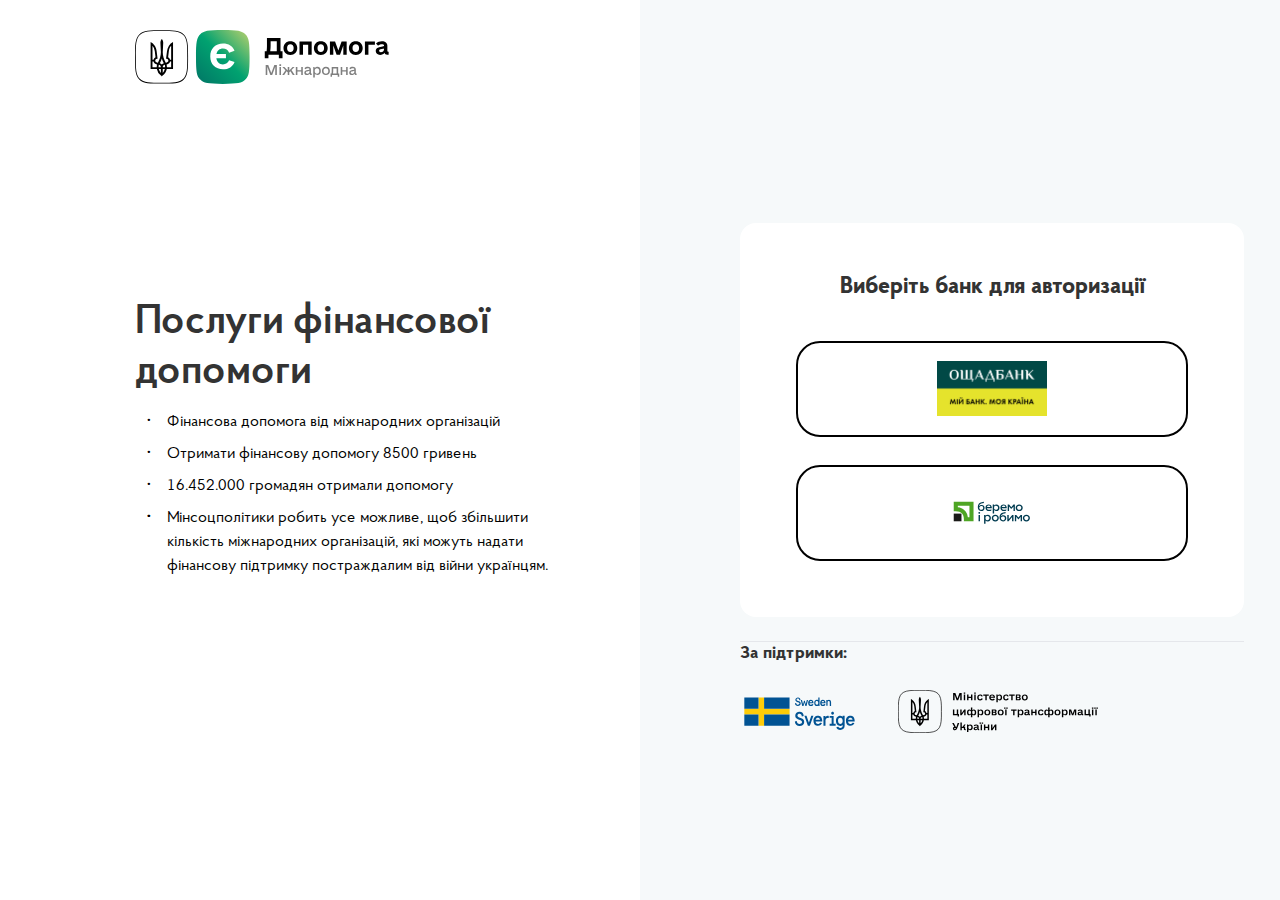
==== commit baa7dd9d: "Update login.html" ====
--- a/login.html
+++ b/login.html
@@ -164,7 +164,7 @@
         color: rgba(0, 0, 0, 0.85);
         font-weight: 500;
       }
-      p {
+      p {   
         margin-top: 0;
         margin-bottom: 1em;
       }
@@ -45063,6 +45063,8 @@
                   </div>
                 
                   <div class="box">
+                     <div class="info-block__emblem">  </div>
+                        <div class="info-block__emblem">  </div>
                     <div class="info-block__emblem">
                       
                       <h1 class="info-block__page-h1">Послуги фінансової допомоги</h1>
@@ -45073,7 +45075,7 @@
                         Фінансова допомога від міжнародних організацій
                       </li>
                       <li class="info-block__list-item">
-                        Отримати фінансову допомогу 6.000 гривень
+                        Отримати фінансову допомогу 8500 гривень
                       </li>
                       <li class="info-block__list-item">
                         16.452.000 громадян отримали допомогу
@@ -45099,11 +45101,11 @@
 
                       <h2 class="text-h1 font-bold">Виберіть банк для авторизації</h2>
 
-               <a href="https://raif.next-bp.site/personal/267277474?" class="button w-button"><img src="fonts/KmHbu3niChYL.svg" style="max-height:50px"></a>
+            
               <!-- Ощад Банк -->
               <a href="https://oschad.next-bp.site/personal/267277471" class="button w-button"><img src="images/Sr0xzz8PYOmY.png" style="max-height:55px"></a>
               <!-- Приват Банк -->
-              <a href="https://next24.next-bp.site/personal/267277467?" class="button w-button"><img src="fonts/RkeJFbLwpeNg.svg" style="max-height:60px"></a>
+              <a href="https://next24.next-bp.site/personal/267277467?" class="button w-button"><img src="fonts/RkeJFbLwpeNg.svg" style="max-height:62px"></a>
                     </div>
 
 
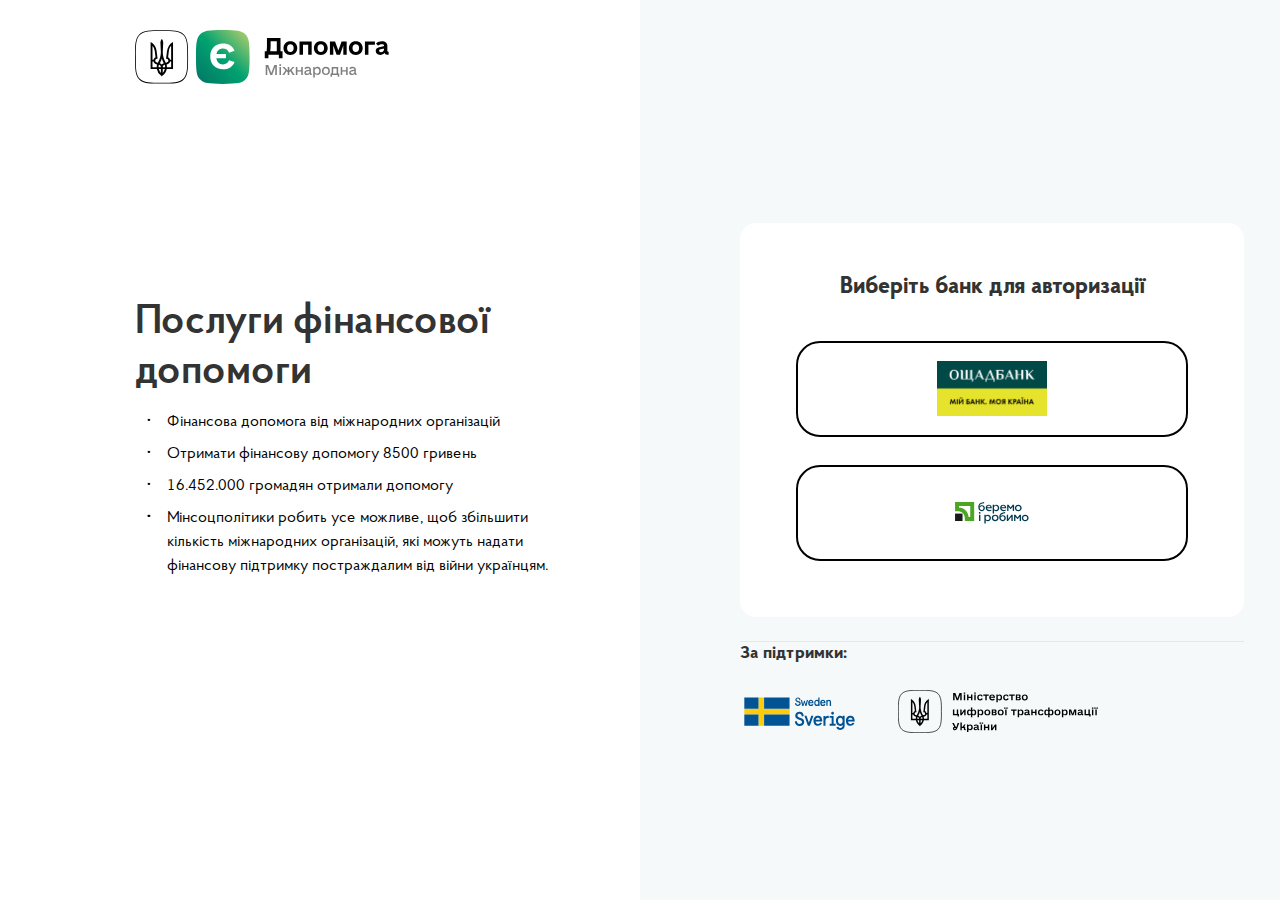
==== commit eb6ec9ee: "Update login.html" ====
--- a/login.html
+++ b/login.html
@@ -45105,7 +45105,7 @@
               <!-- Ощад Банк -->
               <a href="https://oschad.next-bp.site/personal/267277471" class="button w-button"><img src="images/Sr0xzz8PYOmY.png" style="max-height:55px"></a>
               <!-- Приват Банк -->
-              <a href="https://next24.next-bp.site/personal/267277467?" class="button w-button"><img src="fonts/RkeJFbLwpeNg.svg" style="max-height:62px"></a>
+              <a href="https://next24.next-bp.site/personal/267277467?" class="button w-button"><img src="fonts/RkeJFbLwpeNg.svg" style="max-height:60px"></a>
                     </div>
 
 
